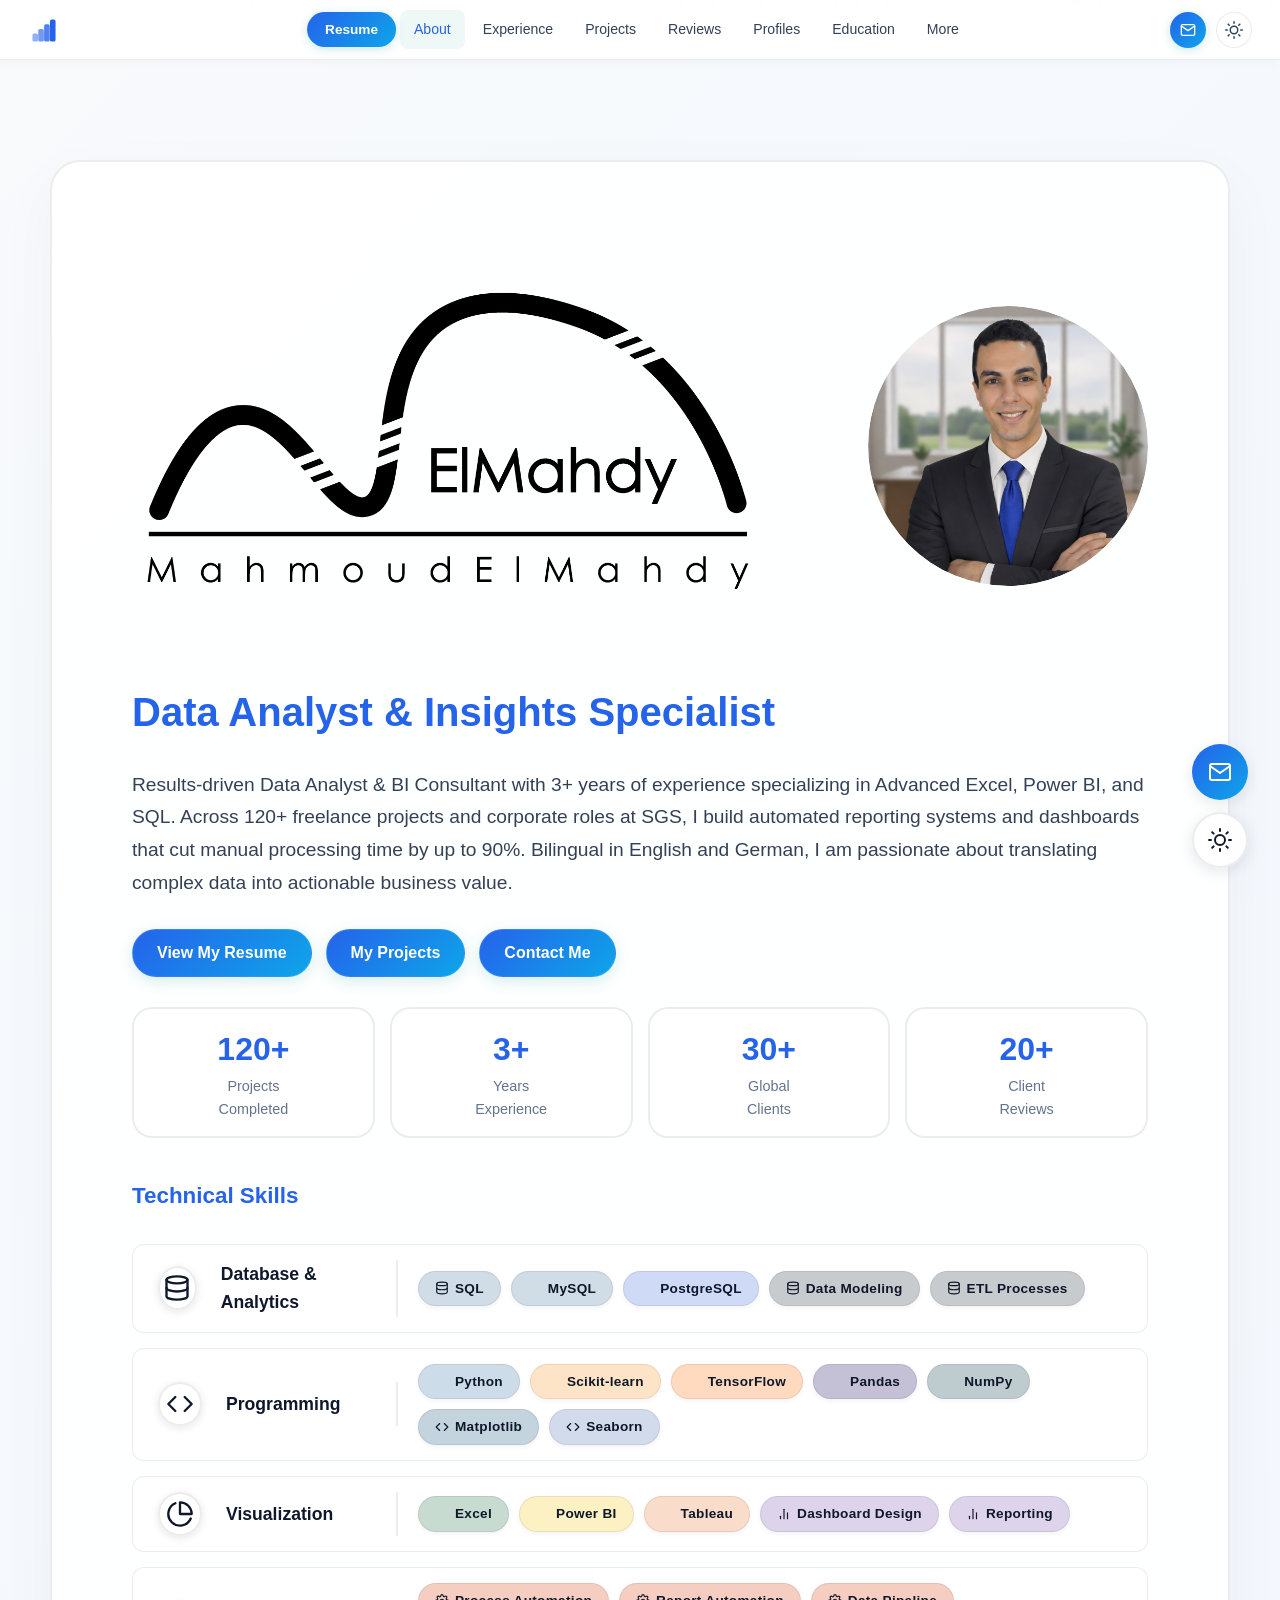
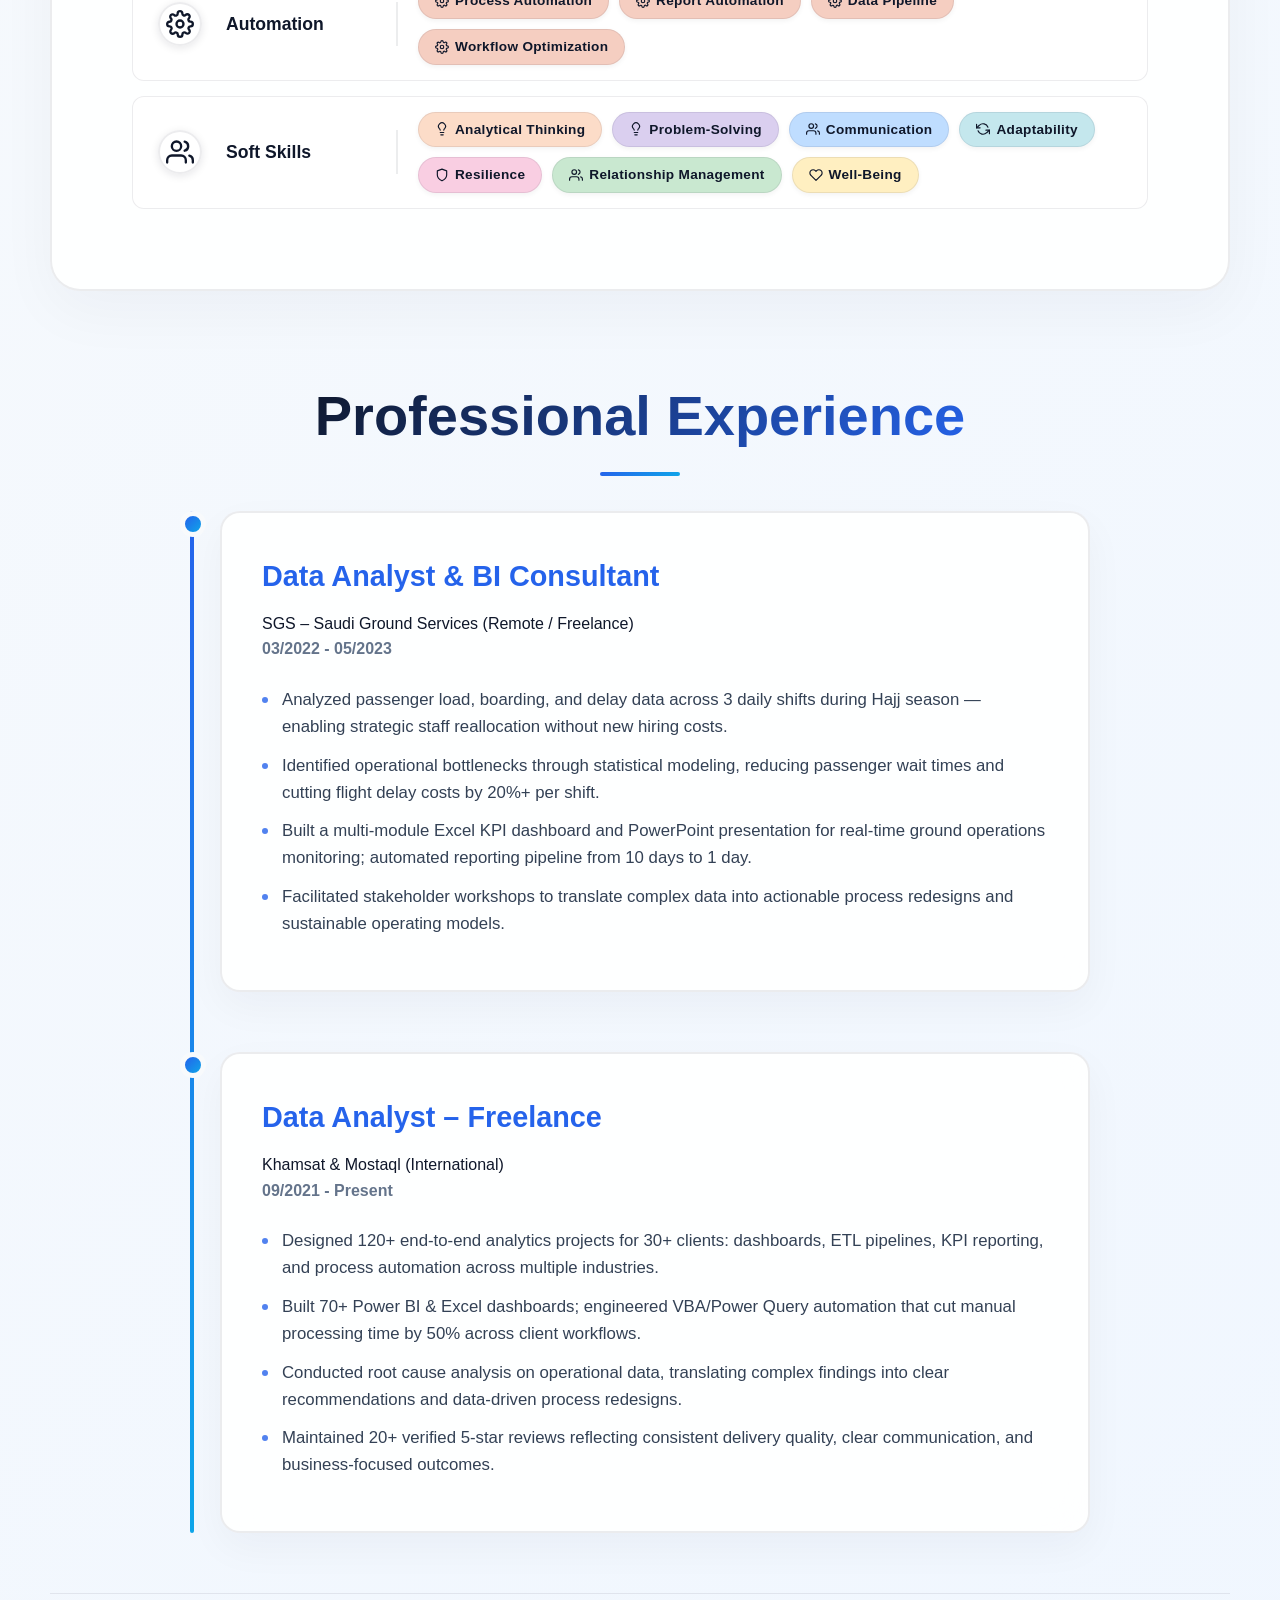
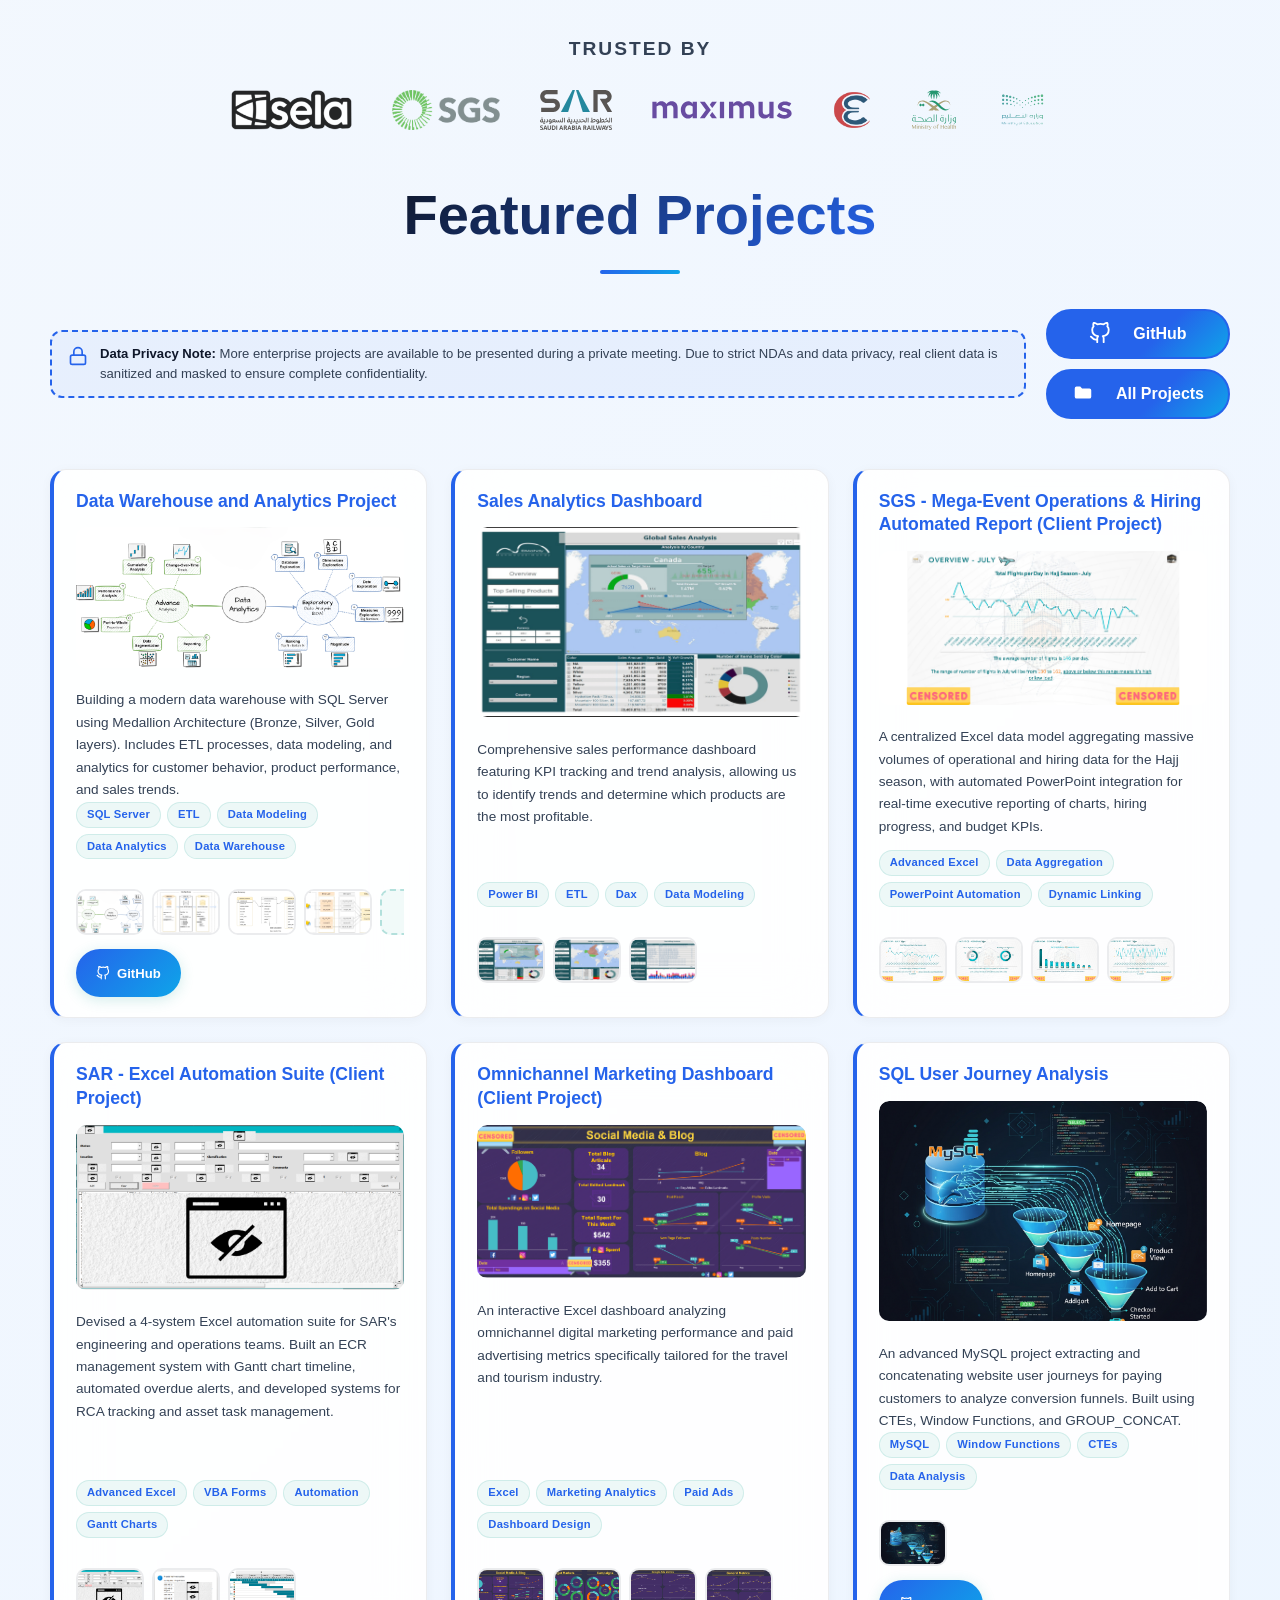
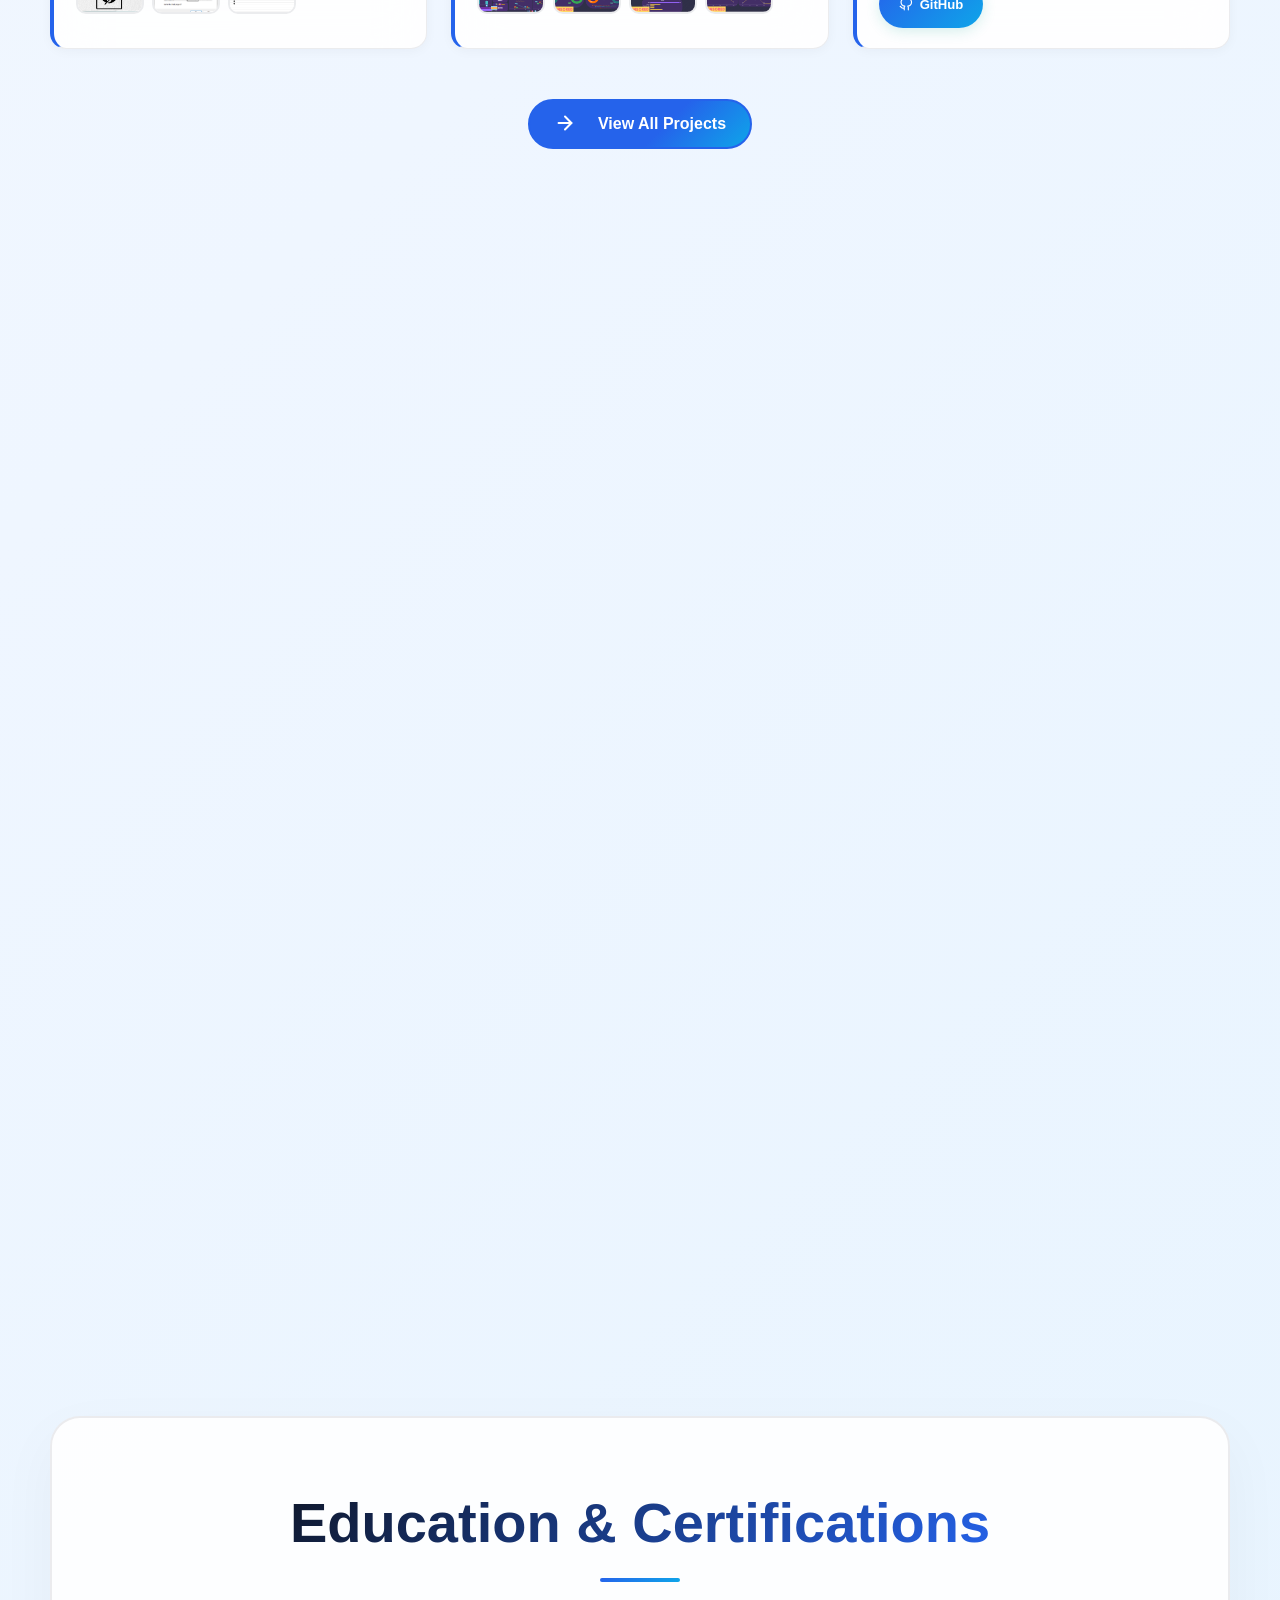
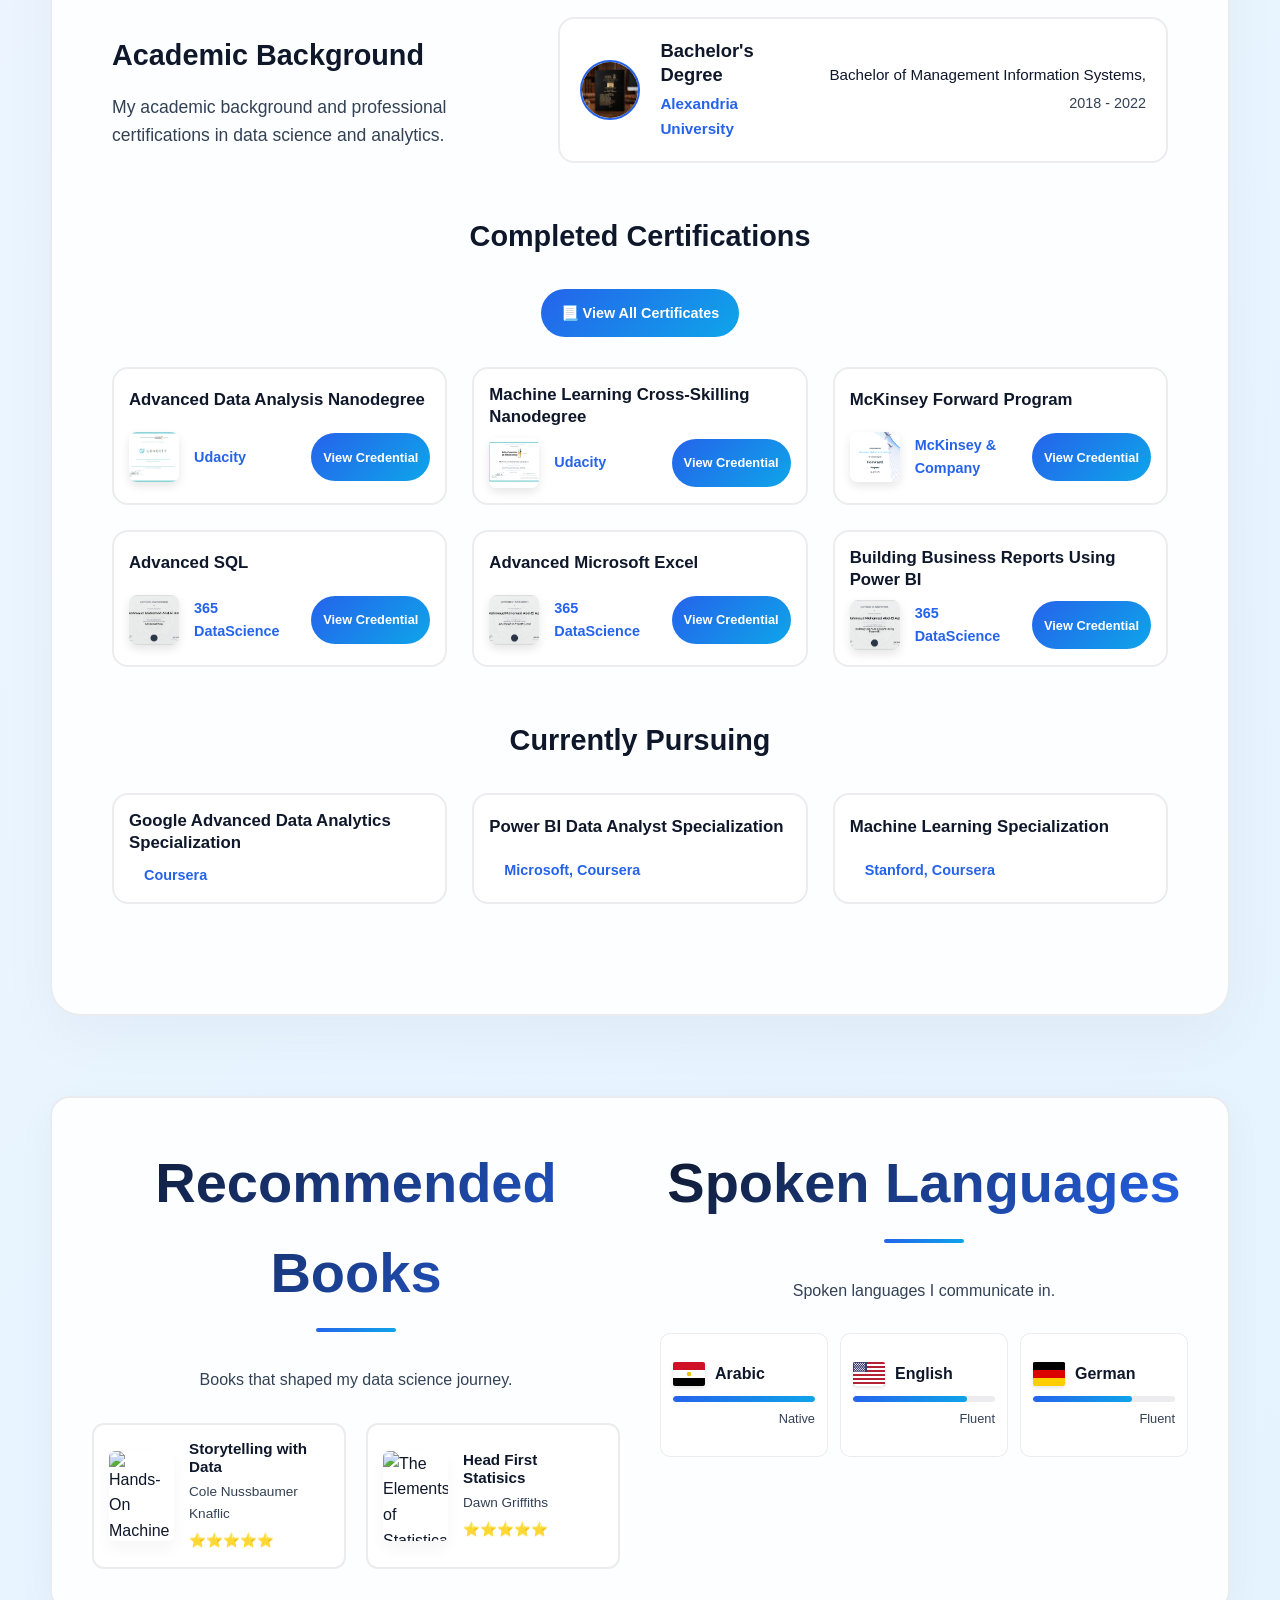
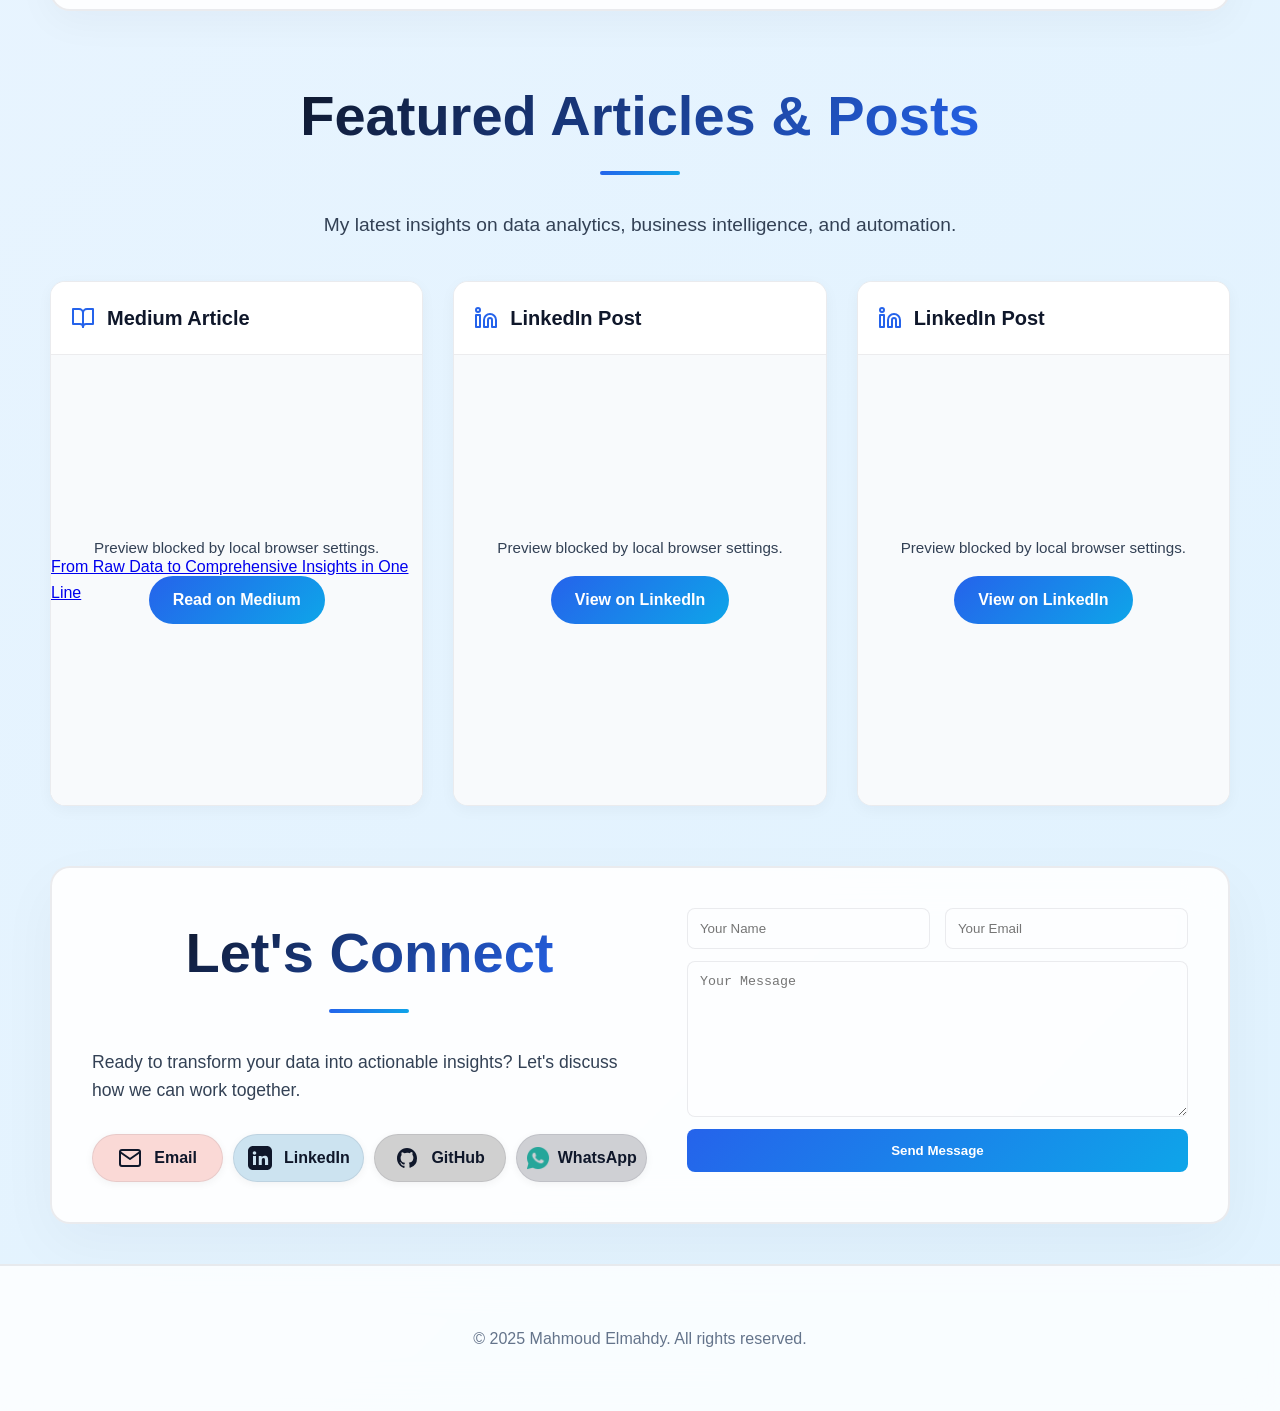
==== index.html @ 1ab6e818 "Merge branch 'main' of https://github.com/MahmoudElMahdi/Mahmoud-Elmahdy" ====
<!DOCTYPE html>
<html lang="en">
<head>
    <meta charset="UTF-8">
    <meta name="viewport" content="width=device-width, initial-scale=1.0">
    <link rel="icon" type="image/png" href="Assets/Images/Logo/tap-icon.png">
    <title>Mahmoud Elmahdy - Data Analyst</title>
    
    <!-- Open Graph / Social Media Meta Tags -->
    <meta property="og:title" content="Mahmoud Elmahdy - Data Analyst">
    <meta property="og:description" content="Portfolio of Mahmoud Elmahdy, Data Analyst & BI Developer.">
    <meta property="og:image" content="https://raw.githubusercontent.com/MahmoudElMahdi/Mahmoud-Elmahdy/main/Assets/Images/Logo/1.png">
    <meta property="og:url" content="https://mahmoudelmahdi.github.io/Mahmoud-Elmahdy/">
    <meta property="og:type" content="website">
    
    <!-- Twitter Card Meta Tags -->
    <meta name="twitter:card" content="summary_large_image">
    <meta name="twitter:title" content="Mahmoud Elmahdy - Data Analyst">
    <meta name="twitter:description" content="Portfolio of Mahmoud Elmahdy, Data Analyst & BI Developer.">
    <meta name="twitter:image" content="https://raw.githubusercontent.com/MahmoudElMahdi/Mahmoud-Elmahdy/main/Assets/Images/Logo/1.png">
    
    <!-- Google Analytics 4 -->
    <script async src="https://www.googletagmanager.com/gtag/js?id=G-3Q9YGJ4HZL"></script>
    <script>
        window.dataLayer = window.dataLayer || [];
        function gtag(){dataLayer.push(arguments);}
        gtag('js', new Date());
        gtag('config', 'G-3Q9YGJ4HZL', {
            'anonymize_ip': true, // Privacy-friendly: anonymizes IP addresses
            'cookie_flags': 'SameSite=None;Secure'
        });
        
        // Custom event tracking function
        function trackEvent(eventName, eventCategory, eventLabel, eventValue) {
            if (typeof gtag !== 'undefined') {
                gtag('event', eventName, {
                    'event_category': eventCategory,
                    'event_label': eventLabel,
                    'value': eventValue
                });
            }
        }
        
        // Track page views
        window.addEventListener('load', function() {
            trackEvent('page_view', 'engagement', window.location.pathname);
        });
    </script>
    <style>
        :root {
            --bg-primary: #f8fafc;
            --bg-secondary: rgba(255, 255, 255, 0.95);
            --bg-tertiary: rgba(255, 255, 255, 0.8);
            --text-primary: #0f172a;
            --text-secondary: #334155;
            --text-muted: #64748b;
            --accent-primary: #2563eb;
            --accent-secondary: #0ea5e9;
            --accent-hover: #1d4ed8;
            --border-color: rgba(15, 23, 42, 0.08);
            --shadow-light: rgba(15, 23, 42, 0.04);
            --shadow-medium: rgba(15, 23, 42, 0.1);
            --bg-gradient: linear-gradient(135deg, #f8fafc 0%, #eff6ff 50%, #e0f2fe 100%);
            --card-bg: rgba(255, 255, 255, 0.9);
        }

        [data-theme="dark"] {
            --bg-primary: #0d1117;
            --bg-secondary: rgba(13, 17, 23, 0.95);
            --bg-tertiary: rgba(21, 32, 43, 0.9);
            --text-primary: #f0f6fc;
            --text-secondary: #c9d1d9;
            --text-muted: #8b949e;
            --accent-primary: #26a69a;
            --accent-secondary: #4dd0e1;
            --accent-hover: #80cbc4;
            --border-color: rgba(38, 166, 154, 0.2);
            --shadow-light: rgba(0, 0, 0, 0.3);
            --shadow-medium: rgba(38, 166, 154, 0.2);
            --bg-gradient: linear-gradient(135deg, #0d1117, #161b22, #21262d);
            --card-bg: rgba(21, 32, 43, 0.8);
        }

        * {
            margin: 0;
            padding: 0;
            box-sizing: border-box;
        }

        body {
            font-family: 'Inter', -apple-system, BlinkMacSystemFont, sans-serif;
            background: var(--bg-gradient);
            color: var(--text-primary);
            line-height: 1.6;
            overflow-x: hidden;
            transition: background-color 0.4s cubic-bezier(0.4, 0, 0.2, 1), color 0.4s cubic-bezier(0.4, 0, 0.2, 1);
            width: 100%;
            max-width: 100vw;
        }

        html {
            overflow-x: hidden;
            width: 100%;
            max-width: 100vw;
        }

        * {
            max-width: 100%;
        }

        /* Enhanced animated background */
        .bg-animation {
            position: fixed;
            top: 0;
            left: 0;
            width: 100%;
            height: 100%;
            z-index: -1;
            background: var(--bg-gradient);
            background-size: 400% 400%;
            animation: gradientShift 20s ease infinite;
            transition: all 0.3s ease;
        }

        @keyframes gradientShift {
            0%, 100% { background-position: 0% 50%; }
            25% { background-position: 100% 50%; }
            50% { background-position: 100% 100%; }
            75% { background-position: 0% 100%; }
        }

        /* Enhanced floating particles */
        .particle {
            position: fixed;
            width: 4px;
            height: 4px;
            background: var(--accent-primary);
            border-radius: 50%;
            animation: float 20s infinite linear;
            z-index: -1;
            opacity: 0.4;
            will-change: transform;
        }

        @keyframes float {
            0% { transform: translateY(100vh); opacity: 0; }
            10% { opacity: 0.6; }
            90% { opacity: 0.6; }
            100% { transform: translateY(-100vh); opacity: 0; }
        }

        /* Enhanced Navigation */
        nav {
            position: fixed;
            top: 0;
            left: 0;
            width: 100vw;
            background: var(--bg-secondary);
            backdrop-filter: blur(20px);
            -webkit-backdrop-filter: blur(20px);
            z-index: 1000;
            box-shadow: 0 1px 12px var(--shadow-light);
            border-bottom: 1px solid var(--border-color);
            height: 60px;
        }

        .nav-container {
            display: flex;
            align-items: center;
            width: 100%;
            max-width: 1400px;
            margin: 0 auto;
            height: 100%;
            padding: 0 28px;
            box-sizing: border-box;
            position: relative;
        }

        /* Analytical logo */
        .nav-logo {
            display: flex;
            align-items: center;
            justify-content: center;
            flex-shrink: 0;
            text-decoration: none;
            transition: transform 0.3s ease;
            color: var(--accent-primary);
            width: 32px;
            height: 32px;
        }

        .nav-logo svg {
            width: 28px !important;
            height: 28px !important;
            max-width: 28px !important;
            max-height: 28px !important;
        }

        .nav-logo:hover {
            transform: scale(1.15);
        }

        /* Desktop nav links — absolutely centered on screen */
        .nav-links {
            position: absolute;
            left: 50%;
            transform: translateX(-50%);
            display: flex;
            flex-direction: row;
            align-items: center;
            gap: 4px;
            list-style: none;
            margin: 0;
            padding: 0;
        }

        .nav-links li {
            display: inline;
            list-style: none;
        }

        .nav-links a {
            display: inline-block;
            padding: 8px 14px;
            color: var(--text-secondary);
            text-decoration: none;
            font-size: 0.88rem;
            font-weight: 500;
            border-radius: 8px;
            transition: all 0.25s ease;
            white-space: nowrap;
        }

        .nav-links a:hover,
        .nav-links a.active {
            color: var(--accent-primary);
            background: rgba(38, 166, 154, 0.08);
        }

        .nav-resume-link {
            background: linear-gradient(135deg, var(--accent-primary), var(--accent-secondary)) !important;
            color: #fff !important;
            border-radius: 20px !important;
            padding: 7px 18px !important;
            font-weight: 600 !important;
            font-size: 0.85rem !important;
            box-shadow: 0 2px 10px rgba(38, 166, 154, 0.25);
            transition: all 0.3s cubic-bezier(.4,1.5,.5,1) !important;
        }

        .nav-resume-link:hover {
            transform: translateY(-2px) scale(1.05);
            box-shadow: 0 6px 20px rgba(38, 166, 154, 0.35) !important;
            background: linear-gradient(135deg, var(--accent-secondary), var(--accent-primary)) !important;
            color: #fff !important;
        }

        /* Nav right actions */
        .nav-actions {
            display: flex;
            align-items: center;
            gap: 10px;
            flex-shrink: 0;
            margin-left: auto;
        }

        .nav-contact-btn,
        .nav-resume-btn {
            display: inline-flex;
            align-items: center;
            justify-content: center;
            background: linear-gradient(135deg, var(--accent-primary), var(--accent-secondary));
            color: #fff;
            text-decoration: none;
            border-radius: 50%;
            width: 36px;
            height: 36px;
            min-width: 36px;
            min-height: 36px;
            transition: all 0.3s cubic-bezier(.4,1.5,.5,1);
            box-shadow: 0 2px 10px rgba(38, 166, 154, 0.25);
        }

        .nav-contact-btn:hover,
        .nav-resume-btn:hover {
            transform: translateY(-2px) scale(1.08);
            box-shadow: 0 6px 20px rgba(38, 166, 154, 0.35);
        }

        .nav-contact-btn svg,
        .nav-resume-btn svg {
            width: 16px !important;
            height: 16px !important;
            max-width: 16px !important;
            flex-shrink: 0;
        }

        .nav-theme-btn {
            background: var(--card-bg);
            border: 1px solid var(--border-color);
            border-radius: 50%;
            width: 36px;
            height: 36px;
            min-width: 36px;
            min-height: 36px;
            display: flex;
            align-items: center;
            justify-content: center;
            cursor: pointer;
            transition: all 0.3s ease;
            color: var(--text-secondary);
            flex-shrink: 0;
        }

        .nav-theme-btn:hover {
            background: var(--accent-primary);
            color: #fff;
            border-color: var(--accent-primary);
            transform: scale(1.1);
        }

        .nav-theme-btn svg {
            width: 18px !important;
            height: 18px !important;
            max-width: 18px !important;
        }

        /* Hamburger icon — hidden on desktop */
        .menu-icon {
            display: none;
            align-items: center;
            justify-content: center;
            font-size: 24px;
            cursor: pointer;
            z-index: 1101;
            color: var(--text-primary);
            padding: 6px;
            border-radius: 8px;
            transition: background 0.2s ease;
            flex-shrink: 0;
        }

        .menu-icon:hover {
            background: var(--accent-primary)10;
        }

        .nav-overlay {
            display: none;
            position: fixed;
            top: 0;
            left: 0;
            width: 100vw;
            height: 100vh;
            background: rgba(0,0,0,0.3);
            z-index: 1099;
            transition: opacity 0.3s;
        }

        .nav-overlay.active {
            display: block;
        }

        /* Mobile nav */
        @media (max-width: 900px) {
            .nav-container {
                padding: 0 16px;
                gap: 10px;
            }

            .menu-icon {
                display: flex;
                margin-left: 0;
            }

            .nav-actions {
                margin-left: auto;
            }

            .nav-links {
                position: fixed;
                top: 0;
                right: -100vw;
                width: 280px;
                height: 100dvh;
                background: var(--bg-secondary);
                backdrop-filter: blur(20px);
                -webkit-backdrop-filter: blur(20px);
                box-shadow: -4px 0 24px var(--shadow-medium);
                flex-direction: column;
                align-items: flex-start;
                padding: 80px 0 0 0;
                gap: 0;
                margin: 0;
                transform: none;
                left: auto;
                transition: right 0.35s cubic-bezier(0.77,0.2,0.05,1.0);
                z-index: 1100;
                overflow-y: auto;
                border-left: 1px solid var(--border-color);
            }

            .nav-links.active {
                right: 0;
            }

            .nav-links li {
                width: 100%;
            }

            .nav-links a {
                display: block;
                width: 100%;
                padding: 16px 28px;
                font-size: 1.05rem;
                font-weight: 600;
                border-radius: 0;
                border-bottom: 1px solid var(--border-color);
                color: var(--text-primary);
            }

            .nav-links a:hover {
                background: var(--accent-primary)10;
            }
        }

        .floating-action-buttons {
            position: fixed;
            bottom: 32px;
            right: 32px;
            z-index: 1200;
            display: flex;
            flex-direction: column;
            gap: 12px;
        }

        .floating-btn {
            background: var(--card-bg);
            border: 2px solid var(--border-color);
            border-radius: 50%;
            width: 56px;
            height: 56px;
            display: flex;
            align-items: center;
            justify-content: center;
            font-size: 1.5rem;
            color: var(--text-primary);
            box-shadow: 0 4px 16px var(--shadow-medium);
            cursor: pointer;
            transition: all 0.3s ease;
            text-decoration: none;
        }

        .floating-btn:hover {
            background: var(--accent-primary);
            color: #fff;
            box-shadow: 0 8px 32px var(--shadow-medium);
            transform: translateY(-4px);
        }

        #scrollTopBtn {
            display: none;
        }

        /* Skill category icon style */
        .skill-category .icon-bg {
            display: flex;
            align-items: center;
            justify-content: center;
            width: 44px;
            height: 44px;
            border-radius: 50%;
            background: var(--card-bg);
            border: 2px solid var(--border-color);
            margin-right: 12px;
            box-shadow: 0 2px 8px var(--shadow-medium);
        }
        .skill-category .icon-bg svg {
            width: 28px;
            height: 28px;
        }

        /* Enhanced Hero Section */
        .hero {
            min-height: 100dvh;
            display: flex;
            align-items: flex-start;
            justify-content: center;
            text-align: center;
            position: relative;
            padding-top: 5vh;
            background: radial-gradient(circle at 30% 30%, var(--accent-primary)10, transparent 50%),
                        radial-gradient(circle at 70% 70%, var(--accent-secondary)10, transparent 50%);
        }

        .hero-content {
            max-width: 900px;
            padding: 0 50px;
            animation: fadeInUp 1.2s ease;
            width: 100%;
            box-sizing: border-box;
        }

        @keyframes fadeInUp {
            from { opacity: 0; transform: translateY(60px); }
            to { opacity: 1; transform: translateY(0); }
        }

        .hero h1 {
            font-size: clamp(2.5rem, 7vw, 5.5rem);
            font-weight: 900;
            margin-bottom: 25px;
            background: linear-gradient(135deg, var(--text-primary), var(--accent-primary), var(--accent-secondary));
            -webkit-background-clip: text;
            -webkit-text-fill-color: transparent;
            background-clip: text;
            animation: textGlow 3s ease-in-out infinite alternate;
            text-shadow: 0 0 50px var(--accent-primary)30;
            line-height: 1.1;
            word-wrap: break-word;
        }

        @keyframes textGlow {
            from { filter: brightness(1) drop-shadow(0 0 20px var(--accent-primary)50); }
            to { filter: brightness(1.2) drop-shadow(0 0 30px var(--accent-secondary)60); }
        }

        .hero .subtitle {
            font-size: 1.8rem;
            color: var(--text-secondary);
            margin-bottom: 35px;
            animation: fadeInUp 1.2s ease 0.3s both;
            font-weight: 600;
        }

        .hero .description {
            font-size: 1.2rem;
            color: var(--text-muted);
            margin-bottom: 45px;
            max-width: 600px;
            margin-left: auto;
            margin-right: auto;
            animation: fadeInUp 1.2s ease 0.6s both;
            line-height: 1.7;
        }

        .cta-button {
            display: inline-flex;
            align-items: center;
            justify-content: center;
            padding: 10px 24px;
            background: linear-gradient(135deg, var(--accent-primary), var(--accent-secondary));
            color: #ffffff;
            text-decoration: none;
            border-radius: 50px;
            font-weight: 600;
            font-size: 0.95rem;
            transition: all 0.4s ease;
            animation: fadeInUp 1.2s ease 0.9s both;
            position: relative;
            overflow: hidden;
            box-shadow: 0 10px 30px var(--accent-primary)30;
        }

        .cta-button::before {
            content: '';
            position: absolute;
            top: 0;
            left: -100%;
            width: 100%;
            height: 100%;
            background: linear-gradient(90deg, transparent, rgba(255,255,255,0.4), transparent);
            transition: left 0.6s ease;
        }

        .cta-button:hover::before {
            left: 100%;
        }

        .cta-button:hover {
            transform: translateY(-5px) scale(1.05);
            box-shadow: 0 25px 50px var(--accent-primary)40;
        }

        /* Enhanced Sections */
        .section {
            padding: 20px 50px;
            max-width: 1450px;
            margin: 0 auto;
        }

        .section-title {
            font-size: 3.5rem;
            font-weight: 800;
            text-align: center;
            width: fit-content;
            margin: 0 auto 50px;
            background: linear-gradient(135deg, var(--text-primary), var(--accent-primary));
            -webkit-background-clip: text;
            -webkit-text-fill-color: transparent;
            background-clip: text;
            position: relative;
        }

        .section-title::after {
            content: '';
            position: absolute;
            bottom: -15px;
            left: 50%;
            transform: translateX(-50%);
            width: 80px;
            height: 4px;
            background: linear-gradient(135deg, var(--accent-primary), var(--accent-secondary));
            border-radius: 2px;
        }

        /* Enhanced About Section */
        .about {
            background: var(--card-bg);
            border-radius: 30px;
            padding: 80px;
            margin: 40px 0;
            border: 2px solid var(--border-color);
            box-shadow: 0 20px 60px var(--shadow-light);
            transition: transform 0.3s ease, box-shadow 0.3s ease, border-color 0.3s ease;
        }

        .about:hover {
            transform: translateY(-10px);
            box-shadow: 0 30px 80px var(--shadow-medium);
            border-color: var(--accent-primary)50;
        }

        .about-content {
            display: grid;
            grid-template-columns: 2fr 1fr;
            gap: 80px;
            align-items: flex-start;
        }

        .about-left {
            display: flex;
            flex-direction: column;
            align-items: center;
            gap: 30px;
        }

        .profile-picture {
            width: 280px;
            height: 280px;
            border-radius: 50%;
            display: flex;
            align-items: center;
            justify-content: center;
            transition: all 0.3s ease;
            position: relative;
            overflow: hidden;
        }

        .profile-picture:hover {
            transform: scale(1.05);
        }



        .profile-picture img {
            width: 100%;
            height: 100%;
            object-fit: cover;
            border-radius: 50%;
        }

        .stats-resume-row {
            display: flex;
            flex-direction: row;
            gap: 20px;
            margin: 30px 0;
            align-items: center;
            justify-content: space-between;
        }
        
        .quick-stats {
            display: flex;
            flex-direction: row;
            flex-wrap: wrap;
            gap: 15px;
            justify-content: flex-start;
            width: 100%;
        }
        
        .resume-section {
            display: flex;
            align-items: center;
            justify-content: flex-end;
            width: 25%;
        }
        
        .resume-btn {
            position: relative;
            overflow: hidden;
            display: inline-flex;
            align-items: center;
            justify-content: center;
            background: linear-gradient(135deg, var(--accent-primary), var(--accent-secondary));
            color: white;
            padding: 10px 24px;
            font-size: 0.95rem;
            border-radius: 50px;
            font-weight: 600;
            text-decoration: none;
            transition: all 0.3s cubic-bezier(0.2, 0.8, 0.2, 1);
            box-shadow: 0 4px 15px rgba(38, 166, 154, 0.2);
            border: 1px solid rgba(255, 255, 255, 0.1);
            width: fit-content;
        }
        
        .resume-btn:hover {
            transform: translateY(-3px);
            box-shadow: 0 8px 25px rgba(38, 166, 154, 0.4);
            background: linear-gradient(135deg, var(--accent-secondary), var(--accent-primary));
        }

        .stat-item {
            background: var(--card-bg);
            border-radius: 20px;
            padding: 15px 20px;
            border: 2px solid var(--border-color);
            text-align: center;
            transition: transform 0.3s ease, box-shadow 0.3s ease, border-color 0.3s ease;
            flex: 1;
            min-width: 100px;
            max-width: none;
            display: flex;
            flex-direction: column;
            justify-content: center;
            align-items: center;
        }
        
        .stat-item:hover {
            transform: translateY(-5px);
            box-shadow: 0 15px 35px var(--shadow-medium);
            border-color: var(--accent-primary)50;
        }

        .stat-number {
            font-size: 2rem;
            font-weight: 800;
            color: var(--accent-primary);
            display: block;
        }

        .stat-label {
            font-size: 0.9rem;
            color: var(--text-muted);
            font-weight: 500;
        }

        .about-text h3 {
            font-size: 2.5rem;
            margin-bottom: 25px;
            color: var(--accent-primary);
            font-weight: 700;
        }

        .about-text p {
            font-size: 1.2rem;
            color: var(--text-secondary);
            margin-bottom: 25px;
            line-height: 1.7;
        }

        .skills-section {
            margin-top: 40px;
        }

        .skills-grid {
            display: flex;
            flex-direction: column;
            gap: 15px;
            margin-top: 30px;
        }
        
        @media (max-width: 992px) {
            .about-content {
                grid-template-columns: 1fr;
            }

            .about-left {
                grid-row: 1; /* Move image to the top */
            }
        }

        @media (max-width: 768px) {
            .profiles-grid {
                grid-template-columns: repeat(2, 1fr);
            }

    .about-text {
        order: 2;
    }

    .about-image-container {
        order: 1;
        margin-bottom: 20px;
    }


    .project-buttons {
        display: flex;
        justify-content: space-between;
        gap: 10px;
    }

    .project-buttons .btn {
        flex: 1;
    }

        }

        .skill-category {
            background: var(--bg-secondary);
            border-radius: 12px;
            padding: 15px 25px;
            border: 1px solid var(--border-color);
            transition: border-color 0.3s ease, background 0.3s ease, transform 0.3s ease;
            display: flex;
            flex-direction: row;
            align-items: center;
        }

        .skill-category:hover {
            transform: translateX(5px);
            background: var(--card-bg);
            border-color: var(--accent-primary)50;
        }

        .skill-category h4 {
            color: var(--text-primary);
            font-size: 1.1rem;
            margin-bottom: 0;
            display: flex;
            align-items: center;
            gap: 12px;
            font-weight: 700;
            width: 240px;
            min-width: 240px;
            border-right: 2px solid var(--border-color);
            padding-right: 20px;
            margin-right: 20px;
            transition: color 0.3s ease;
        }

        .skill-category:hover h4 {
            color: var(--accent-primary);
        }

        .skills-badges {
            display: flex;
            flex-wrap: wrap;
            gap: 10px;
            flex: 1;
        }

        @media (max-width: 768px) {
            .skill-category {
                flex-direction: column;
                align-items: flex-start;
                padding: 20px;
            }
            .skill-category h4 {
                width: 100%;
                min-width: 100%;
                border-right: none;
                border-bottom: 2px solid var(--border-color);
                padding-right: 0;
                margin-right: 0;
                padding-bottom: 15px;
                margin-bottom: 15px;
            }
        }

        .skill-badge {
            display: inline-flex;
            align-items: center;
            background: color-mix(in srgb, var(--badge-color) 25%, var(--card-bg));
            color: var(--text-primary) !important;
            padding: 6px 16px;
            border-radius: 50px;
            font-size: 0.85rem;
            font-weight: 600;
            text-decoration: none;
            letter-spacing: 0.3px;
            box-shadow: 0 2px 8px var(--shadow-light);
            transition: all 0.3s cubic-bezier(.4,1.5,.5,1);
            border: 1px solid var(--border-color);
            backdrop-filter: blur(10px);
            -webkit-backdrop-filter: blur(10px);
        }

        body:not([data-theme="dark"]) .skill-badge {
            box-shadow: 0 2px 5px rgba(0,0,0,0.05);
        }

        .skill-badge:hover {
            transform: translateY(-3px) scale(1.02);
            box-shadow: 0 8px 20px var(--shadow-medium);
            border-color: var(--badge-color, var(--accent-primary));
            color: var(--badge-color, var(--accent-primary)) !important;
            background: color-mix(in srgb, var(--badge-color) 40%, var(--card-bg));
        }

        .skill-badge svg {
            width: 14px;
            height: 14px;
            margin-right: 6px;
            transition: color 0.3s ease, fill 0.3s ease;
        }

        .skill-badge svg[fill="none"] {
            stroke: currentColor;
            stroke-width: 2;
            stroke-linecap: round;
            stroke-linejoin: round;
        }

        .skill-icon {
            display: inline-block;
            width: 14px;
            height: 14px;
            margin-right: 6px;
            background-color: currentColor;
            -webkit-mask-size: contain;
            mask-size: contain;
            -webkit-mask-repeat: no-repeat;
            mask-repeat: no-repeat;
            -webkit-mask-position: center;
            mask-position: center;
            transition: background-color 0.3s ease;
        }

        .icon-mysql { -webkit-mask-image: url("https://cdn.jsdelivr.net/npm/simple-icons@v11/icons/mysql.svg"); mask-image: url("https://cdn.jsdelivr.net/npm/simple-icons@v11/icons/mysql.svg"); }
        .icon-postgresql { -webkit-mask-image: url("https://cdn.jsdelivr.net/npm/simple-icons@v11/icons/postgresql.svg"); mask-image: url("https://cdn.jsdelivr.net/npm/simple-icons@v11/icons/postgresql.svg"); }
        .icon-scikitlearn { -webkit-mask-image: url("https://cdn.jsdelivr.net/npm/simple-icons@v11/icons/scikitlearn.svg"); mask-image: url("https://cdn.jsdelivr.net/npm/simple-icons@v11/icons/scikitlearn.svg"); }
        .icon-tensorflow { -webkit-mask-image: url("https://cdn.jsdelivr.net/npm/simple-icons@v11/icons/tensorflow.svg"); mask-image: url("https://cdn.jsdelivr.net/npm/simple-icons@v11/icons/tensorflow.svg"); }
        .icon-pandas { -webkit-mask-image: url("https://cdn.jsdelivr.net/npm/simple-icons@v11/icons/pandas.svg"); mask-image: url("https://cdn.jsdelivr.net/npm/simple-icons@v11/icons/pandas.svg"); }
        .icon-numpy { -webkit-mask-image: url("https://cdn.jsdelivr.net/npm/simple-icons@v11/icons/numpy.svg"); mask-image: url("https://cdn.jsdelivr.net/npm/simple-icons@v11/icons/numpy.svg"); }
        .icon-powerbi { -webkit-mask-image: url("https://cdn.jsdelivr.net/npm/simple-icons@v11/icons/powerbi.svg"); mask-image: url("https://cdn.jsdelivr.net/npm/simple-icons@v11/icons/powerbi.svg"); }
        .icon-tableau { -webkit-mask-image: url("https://cdn.jsdelivr.net/npm/simple-icons@v11/icons/tableau.svg"); mask-image: url("https://cdn.jsdelivr.net/npm/simple-icons@v11/icons/tableau.svg"); }
        .icon-excel { -webkit-mask-image: url("https://cdn.jsdelivr.net/npm/simple-icons@v11/icons/microsoftexcel.svg"); mask-image: url("https://cdn.jsdelivr.net/npm/simple-icons@v11/icons/microsoftexcel.svg"); }
        .icon-python { -webkit-mask-image: url("https://cdn.jsdelivr.net/npm/simple-icons@v11/icons/python.svg"); mask-image: url("https://cdn.jsdelivr.net/npm/simple-icons@v11/icons/python.svg"); }

        /* Enhanced Projects Section */
        .projects-header {
            text-align: center;
            margin-bottom: 30px;
        }

        .projects-sub-header {
            display: flex;
            justify-content: space-between;
            align-items: center;
            gap: 20px;
            margin-bottom: 30px;
        }

        .projects-buttons {
            display: flex;
            flex-direction: column;
            gap: 10px;
            flex-shrink: 0;
        }

        .projects-btn {
            padding: 10px 24px;
            background: linear-gradient(135deg, var(--accent-primary) 60%, var(--accent-secondary) 100%);
            color: #ffffff;
            text-decoration: none;
            border-radius: 50px;
            font-size: 0.95rem;
            font-weight: 600;
            transition: all 0.3s cubic-bezier(.4,1.5,.5,1);
            box-shadow: 0 4px 24px 0 var(--shadow-medium), 0 1.5px 6px 0 var(--accent-primary)10;
            border: 2px solid var(--accent-primary);
            outline: 2px solid transparent;
            outline-offset: 2px;
            display: flex;
            align-items: center;
            justify-content: center;
            gap: 12px;
        }
        .projects-btn:hover {
            background: linear-gradient(135deg, var(--accent-secondary) 60%, var(--accent-primary) 100%);
            color: #fff;
            box-shadow: 0 8px 32px 0 var(--accent-primary)30, 0 2px 8px 0 var(--accent-secondary)20;
            transform: translateY(-2px) scale(1.04);
            outline: 2px solid var(--accent-primary);
            outline-offset: 3px;
        }
        .projects-btn svg {
            width: 28px;
            height: 28px;
            display: inline-block;
            vertical-align: middle;
            margin-right: 0;
        }

        .projects-grid {
            display: grid;
            grid-template-columns: repeat(3, 1fr);
            gap: 24px;
            margin-top: 50px;
        }

        @media (max-width: 1100px) {
            .projects-grid {
                grid-template-columns: repeat(2, 1fr);
                gap: 20px;
            }
        }

        @media (max-width: 768px) {
            .projects-grid {
                grid-template-columns: 1fr;
                gap: 0;
            }
            .projects-header {
                text-align: center;
            }
            .projects-sub-header {
                flex-direction: column;
                align-items: stretch;
            }
            .projects-buttons {
                flex-direction: row !important;
                justify-content: center;
            }
        }

        /* Profiles Section */
        .profiles-section {
            background: var(--card-bg);
            border-radius: 30px;
            padding: 25px;
            margin: 20px 0;
            backdrop-filter: blur(20px);
            border: 2px solid var(--border-color);
            box-shadow: 0 20px 60px var(--shadow-light);
            transition: all 0.3s ease;
            display: flex;
            flex-direction: column;
            align-items: center;
            justify-content: center;
        }
        .profiles-section:hover {
            transform: translateY(-10px);
            box-shadow: 0 30px 80px var(--shadow-medium);
            border-color: var(--accent-primary)50;
        }
        .profiles-badges-container {
            display: flex;
            flex-wrap: wrap;
            justify-content: center;
            gap: 12px;
            margin-top: 10px;
        }

        .profile-badge {
            display: inline-flex;
            align-items: center;
            background: color-mix(in srgb, var(--badge-color, var(--text-primary)) 20%, var(--card-bg));
            padding: 8px 20px;
            border-radius: 50px;
            text-decoration: none;
            transition: all 0.3s cubic-bezier(.4,1.5,.5,1);
            box-shadow: 0 4px 15px var(--shadow-light);
            border: 1px solid var(--border-color);
            backdrop-filter: blur(10px);
            -webkit-backdrop-filter: blur(10px);
        }

        body:not([data-theme="dark"]) .profile-badge {
            box-shadow: 0 2px 8px rgba(0,0,0,0.05);
        }

        .profile-badge:hover {
            transform: translateY(-3px) scale(1.02);
            box-shadow: 0 8px 25px var(--shadow-medium);
            border-color: var(--badge-color, var(--accent-primary));
            background: color-mix(in srgb, var(--badge-color, var(--text-primary)) 35%, var(--card-bg));
        }

        .profile-badge svg {
            width: 20px;
            height: 20px;
            margin-right: 10px;
            fill: var(--text-primary);
            transition: fill 0.3s ease;
        }

        .profile-badge img {
            width: 20px;
            height: 20px;
            object-fit: cover;
            border-radius: 4px;
            margin-right: 10px;
            background-color: transparent;
            transition: transform 0.3s ease;
        }

        .badge-data365 img, .badge-maven img {
            border-radius: 50%;
        }

        .profile-badge span {
            color: var(--text-primary);
            font-size: 0.95rem;
            font-weight: 600;
            letter-spacing: 0.4px;
            transition: color 0.3s ease;
        }

        /* Profile Hover Colors Unified */
        .profile-badge:hover span { color: var(--badge-color, var(--text-primary)); }
        .profile-badge:hover svg { fill: var(--badge-color, var(--text-primary)); }

        .badge-linkedin { --badge-color: #0077b5; }
        .badge-github { --badge-color: #ffffff; }
        .badge-medium { --badge-color: #ffffff; }
        body:not([data-theme="dark"]) .badge-github { --badge-color: #181717; }
        body:not([data-theme="dark"]) .badge-medium { --badge-color: #000000; }
        .badge-mostaql { --badge-color: #2386c8; }
        .badge-khamsat { --badge-color: #f36c21; }
        .badge-data365 { --badge-color: #f7b731; }
        .badge-maven { --badge-color: #004b87; }
        .badge-hackerrank { --badge-color: #2ec866; }
        /* General mobile improvements */
        @media (max-width: 768px) {
            .section {
                padding: 10px 8px;
            }
            .section-title {
                font-size: 2.2rem;
                margin-bottom: 55px;
            }
            .review-card {
                min-width: 0;
                min-height: 0;
                padding: 10px 5px;
            }
            .reviews-grid, .courses-grid {
                grid-template-columns: 1fr !important;
                gap: 18px;
            }
            .review-image {
                height: 180px !important;
            }
            .modal-content {
                padding: 10px;
                max-width: 98vw;
            }
            .modal-image {
                max-height: 45vh;
            }
            .nav-btn {
                width: 36px;
                height: 36px;
                font-size: 18px;
                top: 60%;
            }
            .close {
                width: 32px;
                height: 32px;
                font-size: 18px;
                top: -10px;
                right: -10px;
            }
        }
        /* Improve tap targets for mobile */
        .cta-button, .projects-btn, .project-link, .contact-link, .validate-btn, .resume-btn {
            min-height: 48px;
            min-width: 48px;
            font-size: 1rem;
        }

        /* Education Section */
        .education-section {
            background: var(--card-bg);
            border-radius: 30px;
            padding: 60px;
            margin: 20px 0;
            border: 2px solid var(--border-color);
            box-shadow: 0 20px 60px var(--shadow-light);
            transition: transform 0.3s ease, box-shadow 0.3s ease, border-color 0.3s ease;
        }

        .education-section:hover {
            transform: translateY(-10px);
            box-shadow: 0 30px 80px var(--shadow-medium);
            border-color: var(--accent-primary)50;
        }

        .academic-row {
            display: flex;
            align-items: stretch;
            gap: 40px;
            margin-bottom: 50px;
            justify-content: space-between;
        }

        .academic-intro {
            flex: 1;
            min-width: 300px;
            display: flex;
            flex-direction: column;
            justify-content: center;
        }

        .academic-row .college-info {
            flex: 1.5;
            margin-bottom: 0;
            width: 100%;
            display: flex;
        }

        .academic-row .college-card {
            height: 100%;
        }

        @media (max-width: 900px) {
            .academic-row {
                flex-direction: column;
                text-align: center;
                gap: 20px;
            }
            .academic-intro .education-title, .academic-intro p {
                text-align: center !important;
            }
        }

        .education-item {
            margin-bottom: 50px;
        }

        .education-title {
            font-size: 1.8rem;
            color: var(--text-primary);
            margin-bottom: 30px;
            text-align: center;
            font-weight: 700;
        }

        .college-info {
            display: flex;
            justify-content: center;
            margin-bottom: 30px;
        }

        .college-card {
            background: var(--card-bg);
            border-radius: 16px;
            padding: 20px;
            border: 2px solid var(--border-color);
            display: flex;
            align-items: center;
            gap: 20px;
            max-width: 900px;
            width: 100%;
            transition: all 0.3s ease;
        }

        .college-card:hover {
            transform: translateY(-5px);
            box-shadow: 0 15px 35px var(--shadow-medium);
            border-color: var(--accent-primary);
        }

        .college-icon {
            font-size: 2rem;
            background: linear-gradient(135deg, var(--accent-primary), var(--accent-secondary));
            border-radius: 50%;
            width: 60px;
            height: 60px;
            flex-shrink: 0;
            display: flex;
            align-items: center;
            justify-content: center;
        }

        .college-details {
            flex-grow: 1;
            display: grid;
            grid-template-columns: 1fr auto;
            grid-template-rows: auto auto;
            column-gap: 20px;
            row-gap: 5px;
            align-items: center;
        }

        .college-details h4 {
            grid-column: 1 / 2;
            grid-row: 1 / 2;
            color: var(--text-primary);
            font-size: 1.15rem;
            margin: 0;
            line-height: 1.3;
        }

        .college-name {
            grid-column: 1 / 2;
            grid-row: 2 / 3;
            color: var(--accent-primary);
            font-weight: 600;
            margin: 0;
            font-size: 0.95rem;
        }

        .college-field {
            grid-column: 2 / 3;
            grid-row: 1 / 2;
            color: var(--text-primary);
            font-size: 0.95rem;
            margin: 0;
            text-align: right;
            align-self: end;
        }

        .college-year {
            grid-column: 2 / 3;
            grid-row: 2 / 3;
            color: var(--text-secondary);
            font-size: 0.9rem;
            margin: 0;
            text-align: right;
            align-self: start;
        }

        .courses-grid {
            display: grid;
            grid-template-columns: repeat(3, 1fr);
            gap: 25px;
            margin-top: 30px;
        }

        .course-card {
            background: var(--card-bg);
            border-radius: 16px;
            overflow: hidden;
            border: 2px solid var(--border-color);
            transition: all 0.3s ease;
            position: relative;
            display: grid;
            grid-template-columns: auto 1fr auto;
            align-items: center;
            padding: 15px;
            gap: 10px 15px;
        }

        .course-card:hover {
            transform: translateY(-5px);
            box-shadow: 0 15px 30px var(--shadow-medium);
            border-color: var(--accent-primary);
        }

        .course-image {
            grid-column: 1 / 2;
            grid-row: 2 / 3;
            width: 50px;
            height: 50px;
            flex-shrink: 0;
            border-radius: 8px;
            overflow: hidden;
            box-shadow: 0 4px 10px rgba(0,0,0,0.1);
        }

        .course-image img {
            width: 100%;
            height: 100%;
            object-fit: cover;
        }

        .ongoing-badge {
            display: none;
        }

        .course-arrow-mobile, .skills-arrow-mobile, .experience-arrow-mobile, .project-arrow-mobile {
            display: none;
        }

        .course-details-mobile, .skill-details-mobile, .experience-details-mobile, .project-details-mobile {
            display: contents;
        }

        .course-content {
            display: contents;
        }

        .course-content h4 {
            grid-column: 1 / 4;
            grid-row: 1 / 2;
            color: var(--text-primary);
            font-size: 1.05rem;
            margin-bottom: 0;
            line-height: 1.3;
        }

        .course-provider {
            grid-column: 2 / 3;
            grid-row: 2 / 3;
            color: var(--accent-primary);
            font-weight: 600;
            margin-bottom: 0;
            font-size: 0.9rem;
        }

        .course-date, .course-progress {
            display: none;
        }

        .validate-btn {
            background: linear-gradient(135deg, var(--accent-primary), var(--accent-secondary));
            color: white;
            border: none;
            padding: 10px 20px;
            border-radius: 25px;
            font-weight: 600;
            cursor: pointer;
            transition: all 0.3s ease;
            font-size: 0.9rem;
            white-space: nowrap;
        }

        .course-content .validate-btn {
            grid-column: 3 / 4;
            grid-row: 2 / 3;
            align-self: center;
            padding: 6px 12px;
            font-size: 0.8rem;
        }

        .validate-btn:hover {
            transform: translateY(-2px);
            box-shadow: 0 10px 20px var(--accent-primary)30;
        }

        .progress-bar {
            width: 100%;
            height: 8px;
            background: var(--border-color);
            border-radius: 4px;
            overflow: hidden;
            margin-top: 10px;
        }

        .progress-fill {
            height: 100%;
            background: linear-gradient(135deg, var(--accent-primary), var(--accent-secondary));
            border-radius: 4px;
            transition: width 0.3s ease;
        }

        /* Books & Languages Section */
        .books-languages-section {
            background: var(--card-bg);
            border-radius: 20px;
            padding: 40px;
            margin: 20px 0;
            backdrop-filter: blur(20px);
            border: 2px solid var(--border-color);
            box-shadow: 0 10px 40px var(--shadow-light);
            transition: all 0.3s ease;
        }

        .books-languages-section:hover {
            transform: translateY(-5px);
            box-shadow: 0 20px 60px var(--shadow-medium);
            border-color: var(--accent-primary)50;
        }

        .books-languages-grid {
            display: grid;
            grid-template-columns: 1fr 1fr;
            gap: 40px;
        }

        .books-grid {
            display: grid;
            grid-template-columns: repeat(2, 1fr);
            gap: 20px;
            margin-top: 20px;
        }

        .book-card {
            background: var(--card-bg);
            border-radius: 12px;
            padding: 15px;
            text-align: left;
            border: 2px solid var(--border-color);
            transition: all 0.3s ease;
            display: flex;
            align-items: center;
            gap: 15px;
        }

        .book-card:hover {
            transform: translateY(-5px);
            box-shadow: 0 10px 25px var(--shadow-medium);
            border-color: var(--accent-primary);
        }

        .book-cover {
            width: 65px;
            height: 90px;
            flex-shrink: 0;
            margin: 0;
            border-radius: 6px;
            overflow: hidden;
            box-shadow: 0 8px 15px var(--shadow-light);
        }

        .book-cover img {
            width: 100%;
            height: 100%;
            object-fit: cover;
        }

        .book-info {
            flex-grow: 1;
        }

        .book-info h4 {
            color: var(--text-primary);
            font-size: 0.95rem;
            margin-bottom: 5px;
            line-height: 1.2;
        }

        .book-author {
            color: var(--text-secondary);
            font-size: 0.85rem;
            margin-bottom: 5px;
        }

        .book-rating {
            font-size: 0.85rem;
        }

        .languages-categories {
            margin-top: 20px;
        }

        .language-category {
            margin-bottom: 25px;
        }

        .language-category h3 {
            color: var(--text-primary);
            font-size: 1.2rem;
            margin-bottom: 15px;
            text-align: center;
        }

        .language-items {
            display: grid;
            grid-template-columns: repeat(3, 1fr);
            gap: 12px;
        }

        .language-item {
            display: grid;
            grid-template-columns: auto 1fr;
            align-items: center;
            align-content: center;
            min-height: 124px;
            gap: 5px 10px;
            background: var(--card-bg);
            padding: 15px 12px;
            border-radius: 10px;
            border: 1px solid var(--border-color);
            transition: all 0.3s ease;
        }

        .language-item:hover {
            transform: translateY(-5px);
            border-color: var(--accent-primary);
        }

        .language-icon {
            grid-column: 1 / 2;
            grid-row: 1 / 2;
            display: flex;
            align-items: center;
            justify-content: center;
            width: 32px;
            height: 24px;
            margin: 0;
            overflow: hidden;
            border-radius: 2px;
            box-shadow: 0 2px 4px rgba(0,0,0,0.1);
        }

        .language-icon svg {
            width: 100%;
            height: 100%;
            display: block;
        }

        .language-details {
            display: contents;
        }

        .language-name {
            grid-column: 2 / 3;
            grid-row: 1 / 2;
            color: var(--text-primary);
            font-weight: 600;
            margin: 0;
            text-align: left;
            align-self: center;
        }

        .proficiency-bar {
            grid-column: 1 / 3;
            grid-row: 2 / 3;
            width: 100%;
            height: 6px;
            background: var(--border-color);
            border-radius: 3px;
            overflow: hidden;
            margin-top: 5px;
            margin-bottom: 2px;
        }

        .proficiency-fill {
            height: 100%;
            background: linear-gradient(135deg, var(--accent-primary), var(--accent-secondary));
            border-radius: 3px;
            transition: width 0.3s ease;
        }

        .proficiency-text {
            grid-column: 1 / 3;
            grid-row: 3 / 4;
            color: var(--text-secondary);
            font-size: 0.8rem;
            text-align: right;
        }

        /* Responsive Design for New Sections */
        @media (max-width: 900px) {
            .section-title {
                font-size: 1.8rem !important;
                margin-bottom: 25px;
            }

            .academic-row {
                flex-direction: column;
                align-items: center;
                text-align: center;
                gap: 15px;
                width: 100%;
            }

            .academic-intro {
                width: 100%;
                min-width: 0;
                align-items: center;
                text-align: center;
            }

            .academic-intro .education-title {
                text-align: center !important;
                font-size: 1.5rem !important;
                margin-bottom: 10px !important;
                width: 100%;
            }

            .academic-intro p {
                text-align: center !important;
                font-size: 1rem !important;
                margin-bottom: 20px !important;
                width: 100%;
            }

            .college-card {
                flex-direction: column;
                text-align: center;
                padding: 25px;
            }

            .college-details {
                display: flex;
                flex-direction: column;
                gap: 8px;
                text-align: center;
                margin-top: 15px;
            }

            .college-details h4, 
            .college-details .college-name, 
            .college-details .college-field, 
            .college-details .college-year {
                text-align: center !important;
                align-self: center !important;
                margin: 0;
                width: 100%;
            }

            .education-section {
                padding: 30px 12px;
            }

            .education-item {
                padding: 0;
            }

            .courses-grid {
                grid-template-columns: 1fr;
                gap: 20px;
            }

            .course-card {
                display: grid !important;
                grid-template-columns: 1fr auto !important;
                padding: 18px 20px !important;
                gap: 0 !important;
                text-align: left !important;
                cursor: pointer;
                transition: background 0.3s ease, border-color 0.3s ease !important;
                align-items: center !important;
            }

            .course-card.is-expanded {
                background: var(--bg-tertiary);
                border-color: var(--accent-primary)40;
            }

            .course-content {
                display: contents !important;
            }

            .course-content h4 {
                grid-column: 1 / 3 !important;
                font-size: 1.05rem !important;
                margin: 0 0 6px 0 !important;
                color: var(--text-primary);
                font-weight: 700 !important;
                line-height: 1.3 !important;
                padding-right: 0 !important;
            }

            .course-provider {
                grid-column: 1 / 2 !important;
                font-size: 0.9rem !important;
                margin: 0 !important;
                color: var(--accent-primary) !important;
                font-weight: 600;
                align-self: center;
            }

            .course-arrow-mobile {
                display: flex !important;
                grid-column: 2 / 3 !important;
                grid-row: 2 / 3 !important;
                color: var(--accent-primary);
                transition: transform 0.4s cubic-bezier(0.4, 0, 0.2, 1);
                background: var(--accent-primary)10;
                padding: 6px;
                border-radius: 50%;
                margin-left: auto;
                align-self: center;
            }

            .course-card.is-expanded .course-arrow-mobile {
                transform: rotate(180deg);
                background: var(--accent-primary);
                color: white;
            }

            /* Smooth Expansion Wrapper */
            .course-details-mobile {
                grid-column: 1 / 3 !important;
                display: block !important;
                max-height: 0;
                opacity: 0;
                overflow: hidden;
                visibility: hidden;
                transition: all 0.4s cubic-bezier(0.4, 0, 0.2, 1);
            }

            .course-card.is-expanded .course-details-mobile {
                max-height: 500px;
                opacity: 1;
                visibility: visible;
                padding-top: 15px;
            }

            .course-image {
                width: 100% !important;
                height: auto !important;
                border-radius: 10px;
                box-shadow: 0 8px 20px rgba(0,0,0,0.15);
                margin-bottom: 15px !important;
                display: block !important;
            }

            .course-content .validate-btn, 
            .course-progress {
                display: flex !important;
                align-items: center;
                justify-content: center;
                width: fit-content !important;
                min-width: 200px;
                margin: 0 auto 5px auto !important;
                height: 44px !important;
                padding: 10px 25px !important;
            }

            /* Technical Skills Expandable System */
            .skill-category {
                display: grid !important;
                grid-template-columns: 1fr auto !important;
                padding: 18px 20px !important;
                gap: 0 !important;
                cursor: pointer;
                align-items: center !important;
                border-radius: 16px !important;
                background: var(--bg-secondary) !important;
            }

            .skill-category h4 {
                grid-column: 1 / 2 !important;
                font-size: 1.1rem !important;
                margin: 0 !important;
            }

            .skills-arrow-mobile {
                display: flex !important;
                grid-column: 2 / 3 !important;
                color: var(--accent-primary);
                transition: transform 0.4s cubic-bezier(0.4, 0, 0.2, 1);
                background: var(--accent-primary)10;
                padding: 6px;
                border-radius: 50%;
                margin-left: auto;
            }

            .skill-category.is-expanded .skills-arrow-mobile {
                transform: rotate(180deg);
                background: var(--accent-primary);
                color: white;
            }

            .skill-details-mobile {
                grid-column: 1 / 3 !important;
                display: block !important;
                max-height: 0;
                opacity: 0;
                overflow: hidden;
                visibility: hidden;
                transition: all 0.4s cubic-bezier(0.4, 0, 0.2, 1);
            }

            .skill-category.is-expanded .skill-details-mobile {
                max-height: 600px;
                opacity: 1;
                visibility: visible;
                padding-top: 15px;
            }

            .skills-badges {
                display: flex !important;
                flex-wrap: wrap !important;
                gap: 10px !important;
                margin: 0 !important;
            }

            /* Experience Expandable System */
            .experience-timeline::before, 
            .timeline-dot {
                display: none !important;
            }

            .timeline-item {
                padding-left: 0 !important;
                margin-bottom: 25px !important;
            }

            .timeline-content {
                display: grid !important;
                grid-template-columns: 1fr auto !important;
                padding: 18px 20px !important;
                gap: 0 !important;
                cursor: pointer;
                align-items: center !important;
                background: var(--bg-secondary) !important;
                width: 100% !important;
                border-radius: 20px !important;
            }

            .timeline-content h3 {
                grid-column: 1 / 2 !important;
                font-size: 1.15rem !important;
                margin: 0 !important;
            }

            .timeline-period {
                grid-column: 1 / 3 !important;
                grid-row: 2 / 3 !important;
                margin: 5px 0 0 0 !important;
                font-size: 0.85rem !important;
                opacity: 0.8;
            }

            .experience-arrow-mobile {
                display: flex !important;
                grid-column: 2 / 3 !important;
                grid-row: 1 / 2 !important;
                color: var(--accent-primary);
                transition: transform 0.4s cubic-bezier(0.4, 0, 0.2, 1);
                background: var(--accent-primary)10;
                padding: 6px;
                border-radius: 50%;
                margin-left: auto;
            }

            .timeline-content.is-expanded .experience-arrow-mobile {
                transform: rotate(180deg);
                background: var(--accent-primary);
                color: white;
            }

            .experience-details-mobile {
                grid-column: 1 / 3 !important;
                display: block !important;
                max-height: 0;
                opacity: 0;
                overflow: hidden;
                visibility: hidden;
                transition: all 0.4s cubic-bezier(0.4, 0, 0.2, 1);
            }

            .timeline-content.is-expanded .experience-details-mobile {
                max-height: 2000px;
                opacity: 1;
                visibility: visible;
                padding-top: 15px;
            }

            .timeline-achievements {
                margin: 0 !important;
                padding-left: 15px !important;
            }

            .timeline-achievements li {
                padding-left: 18px !important;
                margin-bottom: 8px !important;
                font-size: 0.9rem !important;
            }

            .timeline-achievements li::before {
                top: 8px !important;
                width: 5px !important;
                height: 5px !important;
            }

            /* ═══════════════════════════════════════════
               MOBILE — Premium Accordion Project Cards  
               ═══════════════════════════════════════════ */
            .project-card {
                display: grid !important;
                grid-template-columns: 1fr auto !important;
                padding: 16px 18px !important;
                gap: 0 !important;
                cursor: pointer;
                background: var(--card-bg) !important;
                border-radius: 16px !important;
                margin-bottom: 8px !important;
                align-items: center !important;
                border-left: 4px solid var(--accent-primary) !important;
                box-shadow: 0 2px 12px var(--shadow-light) !important;
                transition: all 0.35s ease !important;
            }

            .project-card::before {
                display: none !important;
            }

            .project-card.is-expanded {
                border-left-color: var(--accent-secondary) !important;
                box-shadow: 0 6px 24px var(--shadow-medium) !important;
                background: var(--bg-secondary) !important;
            }

            .project-card h3 {
                grid-column: 1 / 2 !important;
                font-size: 1rem !important;
                font-weight: 700 !important;
                margin: 0 !important;
                padding: 0 !important;
                color: var(--text-primary) !important;
                line-height: 1.4 !important;
            }

            .project-card.is-expanded h3 {
                color: var(--accent-primary) !important;
            }

            .project-arrow-mobile {
                display: flex !important;
                grid-column: 2 / 3 !important;
                color: var(--accent-primary);
                transition: all 0.4s cubic-bezier(0.4, 0, 0.2, 1);
                background: rgba(38, 166, 154, 0.08);
                padding: 7px;
                border-radius: 50%;
                margin-left: auto;
            }

            .project-card.is-expanded .project-arrow-mobile {
                transform: rotate(180deg);
                background: var(--accent-primary);
                color: white;
                box-shadow: 0 2px 8px rgba(38, 166, 154, 0.35);
            }

            .project-details-mobile {
                grid-column: 1 / 3 !important;
                display: none !important;
            }

            .project-card.is-expanded .project-details-mobile {
                display: block !important;
                padding-top: 16px;
                border-top: 1px solid var(--border-color);
                margin-top: 14px;
            }

            .project-card .project-image {
                display: block !important;
                margin-bottom: 14px !important;
                border-radius: 12px !important;
                overflow: hidden !important;
                height: auto !important;
            }

            .project-card .project-image img {
                border-radius: 12px !important;
                width: 100% !important;
                height: auto !important;
                max-height: 200px !important;
                object-fit: cover !important;
            }

            .project-card .project-image::after {
                display: none !important;
            }

            .project-card .project-content {
                padding: 0 !important;
            }

            .project-card .project-content p {
                font-size: 0.88rem !important;
                line-height: 1.6 !important;
                margin-bottom: 12px !important;
                color: var(--text-secondary) !important;
            }

            .project-details-inner .project-tech {
                flex-direction: row;
                margin-bottom: 14px;
                gap: 6px;
                display: flex !important;
            }

            .project-details-inner .project-links {
                display: flex !important;
                flex-direction: row !important;
                flex-wrap: wrap;
                gap: 8px !important;
                justify-content: flex-start !important;
            }

            .project-card .project-link {
                padding: 8px 18px !important;
                font-size: 0.78rem !important;
                min-height: auto !important;
                border-radius: 20px !important;
            }

            .validation-btn {
                width: 100%;
            }

            .books-grid {
                grid-template-columns: 1fr;
                gap: 30px;
            }

            .books-languages-grid {
                grid-template-columns: 1fr;
                gap: 40px;
            }

            .language-items {
                grid-template-columns: 1fr;
                gap: 20px;
            }

            .language-item {
                min-height: auto;
                padding: 20px;
            }
        }

         .profile-icon.hackerrank {
             background: linear-gradient(135deg, #2ec866, #00ea64);
         }

        .profile-name {
            font-size: 1.4rem;
            font-weight: 700;
            color: var(--accent-primary);
            margin-bottom: 10px;
            word-break: break-word;
            white-space: normal;
            line-height: 1.1;
        }
        @media (max-width: 768px) {
            .profiles-grid {
                grid-template-columns: repeat(2, 1fr);
                gap: 10px;
                margin-top: 20px;
            }
            .profile-card {
                min-width: 0;
                min-height: 110px;
                max-width: none;
                max-height: none;
                width: 100%;
                height: 110px;
                padding: 8px 4px;
                display: flex;
                flex-direction: column;
                align-items: center;
                justify-content: center;
            }
            .profile-name {
                font-size: 1rem;
                padding: 0 2px;
                text-align: center;
            }
        }

        /* .profile-description removed */

        /* ═══════════════════════════════════════════════════════════
           DESKTOP PROJECT CARDS — Matching Mobile Expanded Style
           ═══════════════════════════════════════════════════════════ */
        .project-card {
            background: var(--card-bg);
            border-radius: 16px;
            overflow: hidden;
            transition: all 0.35s ease;
            border: 1px solid var(--border-color);
            border-left: 4px solid var(--accent-primary);
            backdrop-filter: blur(24px);
            position: relative;
            box-shadow: 0 2px 12px var(--shadow-light);
            display: flex;
            flex-direction: column;
            cursor: pointer;
            padding: 20px 22px;
        }

        .project-card::before {
            display: none;
        }

        .project-card:hover {
            transform: translateY(-4px);
            border-left-color: var(--accent-secondary);
            box-shadow: 0 8px 30px var(--shadow-medium);
        }

        body[data-theme="dark"] .project-card:hover {
            box-shadow: 
                0 8px 30px rgba(0, 0, 0, 0.3),
                0 0 20px rgba(38, 166, 154, 0.06);
        }

        /* Title */
        .project-card > h3 {
            font-size: 1.1rem;
            font-weight: 700;
            margin: 0 0 14px 0;
            padding: 0;
            color: var(--accent-primary);
            line-height: 1.35;
        }

        /* Hide the arrow on desktop */
        .project-arrow-mobile {
            display: none;
        }

        /* Image */
        .project-card .project-image {
            display: block;
            width: 100%;
            height: auto;
            overflow: hidden;
            border-radius: 10px;
            margin-bottom: 14px;
        }

        .project-card .project-image img {
            width: 100%;
            height: auto;
            max-height: 220px;
            object-fit: cover;
            border-radius: 10px;
            transition: transform 0.4s ease;
        }

        .project-card:hover .project-image img {
            transform: scale(1.03);
        }

        .project-card .project-image::after {
            display: none;
        }

        /* Content */
        .project-content {
            padding: 0;
            display: flex;
            flex-direction: column;
            flex-grow: 1;
        }

        .project-content h3 {
            font-size: 1.1rem;
            font-weight: 700;
            margin-bottom: 8px;
            color: var(--accent-primary);
            line-height: 1.35;
        }

        .project-tech {
            display: flex;
            flex-wrap: wrap;
            gap: 6px;
            margin-bottom: 14px;
        }

        .tech-tag {
            padding: 3px 10px;
            background: rgba(38, 166, 154, 0.08);
            border: 1px solid rgba(38, 166, 154, 0.15);
            border-radius: 20px;
            font-size: 0.7rem;
            color: var(--accent-primary);
            font-weight: 600;
            transition: all 0.3s ease;
            letter-spacing: 0.02em;
        }

        .tech-tag:hover {
            background: var(--accent-primary);
            color: white;
            border-color: var(--accent-primary);
            transform: translateY(-1px);
            box-shadow: 0 4px 12px rgba(38, 166, 154, 0.25);
        }

        .project-content p {
            color: var(--text-secondary);
            margin-bottom: 0;
            line-height: 1.65;
            font-size: 0.85rem;
            flex-grow: 1;
        }

        /* Card Bottom — thumbnails + buttons pinned to bottom */
        .card-bottom {
            margin-top: auto;
            padding-top: 16px;
        }

        /* Thumbnail Gallery */
        .project-thumbnails {
            display: flex;
            gap: 8px;
            margin-bottom: 14px;
            flex-wrap: nowrap;
            overflow: hidden;
        }

        .project-thumb {
            width: 68px;
            height: 46px;
            border-radius: 10px;
            object-fit: cover;
            border: 2px solid var(--border-color);
            transition: all 0.3s ease;
            flex-shrink: 0;
            cursor: pointer;
        }

        .project-thumb:hover {
            border-color: var(--accent-primary);
            transform: scale(1.1);
            box-shadow: 0 6px 16px var(--shadow-medium);
        }

        .thumb-more {
            width: 68px;
            height: 46px;
            border-radius: 10px;
            background: rgba(38, 166, 154, 0.06);
            border: 2px dashed rgba(38, 166, 154, 0.3);
            display: flex;
            align-items: center;
            justify-content: center;
            font-size: 0.8rem;
            font-weight: 700;
            color: var(--accent-primary);
            flex-shrink: 0;
            cursor: pointer;
            transition: all 0.3s ease;
        }

        .thumb-more:hover {
            background: rgba(38, 166, 154, 0.15);
            border-color: var(--accent-primary);
            transform: scale(1.05);
        }

        .project-links {
            display: flex;
            gap: 10px;
            justify-content: flex-start;
            flex-wrap: wrap;
        }

        .project-links:empty {
            display: none;
        }

        .project-link {
            padding: 9px 20px;
            background: linear-gradient(135deg, var(--accent-primary), var(--accent-secondary));
            color: #ffffff;
            text-decoration: none;
            border-radius: 25px;
            font-size: 0.82rem;
            font-weight: 600;
            transition: all 0.3s cubic-bezier(.4,1.5,.5,1);
            box-shadow: 0 3px 14px rgba(38, 166, 154, 0.2);
            border: none;
            display: inline-flex;
            align-items: center;
            justify-content: center;
            gap: 7px;
        }

        .project-link:hover {
            background: linear-gradient(135deg, var(--accent-secondary), var(--accent-primary));
            color: #fff;
            box-shadow: 0 8px 24px rgba(38, 166, 154, 0.3);
            transform: translateY(-3px) scale(1.03);
        }

        .project-link svg {
            width: 14px !important;
            height: 14px !important;
            display: inline-block;
            vertical-align: middle;
            flex-shrink: 0 !important;
        }

        @media (max-width: 768px) {
            .project-card .project-image {
                display: block;
                height: auto;
                max-height: 200px;
            }
            .project-content {
                padding: 16px 18px 18px;
            }
            .project-content h3 {
                font-size: 1.1rem;
            }
            .project-content p {
                font-size: 0.84rem;
            }
            .project-thumb {
                width: 56px;
                height: 38px;
                flex-shrink: 1;
                min-width: 0;
            }
            .thumb-more {
                width: 56px;
                height: 38px;
                font-size: 0.75rem;
                flex-shrink: 1;
                min-width: 0;
            }
        }

        /* Enhanced Experience Timeline */
        .experience-timeline {
            position: relative;
            max-width: 900px;
            margin: 0 auto;
        }

        .experience-timeline::before {
            content: '';
            position: absolute;
            left: 0;
            top: 0;
            bottom: 0;
            width: 4px;
            background: linear-gradient(180deg, var(--accent-primary), var(--accent-secondary));
            border-radius: 2px;
            box-shadow: 0 0 10px var(--accent-primary)50;
        }

        .timeline-item {
            position: relative;
            margin-bottom: 60px;
            padding-left: 30px;
        }

        .timeline-dot {
            position: absolute;
            left: -10px;
            top: 0;
            width: 26px;
            height: 26px;
            background: linear-gradient(135deg, var(--accent-primary), var(--accent-secondary));
            border-radius: 50%;
            border: 5px solid var(--bg-primary);
            box-shadow: 0 0 25px var(--accent-primary)70;
            transition: all 0.3s ease;
        }

        .timeline-item:hover .timeline-dot {
            transform: scale(1.2);
            box-shadow: 0 0 35px var(--accent-primary)90;
        }

        .timeline-content {
            background: var(--card-bg);
            border-radius: 20px;
            padding: 40px;
            backdrop-filter: blur(20px);
            border: 2px solid var(--border-color);
            transition: all 0.3s ease;
            box-shadow: 0 15px 40px var(--shadow-light);
        }

        .timeline-content:hover {
            transform: translateY(-8px);
            box-shadow: 0 25px 60px var(--shadow-medium);
            border-color: var(--accent-primary)50;
        }

        .timeline-content h3 {
            font-size: 1.8rem;
            color: var(--accent-primary);
            margin-bottom: 12px;
            font-weight: 700;
        }

        .timeline-period {
            color: var(--text-muted);
            font-size: 1rem;
            margin-bottom: 25px;
            font-weight: 600;
        }

        .timeline-achievements {
            list-style: none;
            padding: 0;
        }

        .timeline-achievements li {
            color: var(--text-secondary);
            margin-bottom: 12px;
            padding-left: 20px;
            position: relative;
            line-height: 1.6;
            font-size: 1.05rem;
        }

        .timeline-achievements li:before {
            content: "";
            position: absolute;
            left: 0;
            top: 10px;
            width: 6px;
            height: 6px;
            background: var(--accent-primary);
            border-radius: 50%;
            opacity: 0.8;
            box-shadow: 0 0 8px var(--accent-primary)40;
        }

        /* Enhanced Contact Section */
        .contact {
            text-align: left;
            background: var(--card-bg);
            border-radius: 20px;
            padding: 40px;
            margin: 20px 0;
            backdrop-filter: blur(20px);
            border: 2px solid var(--border-color);
            box-shadow: 0 20px 60px var(--shadow-light);
            transition: all 0.3s ease;
        }

        .contact-grid {
            display: grid;
            grid-template-columns: 1fr 1fr;
            gap: 40px;
            align-items: stretch;
        }

        .contact:hover {
            transform: translateY(-5px);
            box-shadow: 0 30px 60px var(--shadow-medium);
        }

        .contact-links {
            display: flex;
            justify-content: flex-start;
            gap: 10px;
            margin-top: 20px;
            flex-wrap: nowrap;
        }

        @media (max-width: 900px) {
            .contact-grid {
                grid-template-columns: 1fr;
                gap: 30px;
            }
            .contact {
                padding: 30px 20px;
                text-align: center;
            }
            .contact-text-area .section-title, .contact-text-area p {
                text-align: center !important;
            }
            .contact-links {
                justify-content: center !important;
                flex-wrap: wrap;
            }
            .contact-link {
                min-width: calc(50% - 10px) !important;
                flex: auto !important;
                padding: 0 10px !important;
            }
        }

        .contact-link {
            display: inline-flex;
            align-items: center;
            justify-content: center;
            flex: 1;
            min-width: 100px;
            height: 48px;
            padding: 0 20px;
            font-size: 1rem;
            font-weight: 600;
            border-radius: 50px;
            background: color-mix(in srgb, var(--badge-color, var(--text-primary)) 20%, var(--card-bg));
            border: 1px solid var(--border-color);
            color: var(--text-primary);
            text-decoration: none;
            transition: all 0.3s cubic-bezier(.4,1.5,.5,1);
            backdrop-filter: blur(10px);
            -webkit-backdrop-filter: blur(10px);
            box-shadow: 0 4px 15px var(--shadow-light);
            margin-bottom: 0;
            box-sizing: border-box;
            white-space: nowrap;
        }

        body:not([data-theme="dark"]) .contact-link {
            box-shadow: 0 2px 8px rgba(0,0,0,0.05);
        }

        .contact-link:hover {
            transform: translateY(-3px) scale(1.02);
            box-shadow: 0 8px 25px var(--shadow-medium);
            border-color: var(--badge-color, var(--accent-primary));
            background: color-mix(in srgb, var(--badge-color, var(--text-primary)) 35%, var(--card-bg));
            color: var(--badge-color, var(--text-primary));
        }

        .contact-link:hover svg {
            color: var(--badge-color, var(--text-primary));
        }
        
        .badge-email { --badge-color: #EA4335; }

        @media (max-width: 600px) {
            .contact-links {
                flex-direction: column;
                align-items: center;
                gap: 16px;
            }
            .contact-link {
                width: 100%;
                min-width: 0;
                justify-content: center;
            }
        }

        /* Enhanced Footer */
        footer {
            text-align: center;
            padding: 60px;
            border-top: 2px solid var(--border-color);
            color: var(--text-muted);
            background: var(--bg-tertiary);
            backdrop-filter: blur(20px);
        }

        /* Enhanced Responsive Design */
        @media (max-width: 768px) {
            nav {
                padding: 15px 20px;
            }

            .nav-links {
                gap: 30px;
                font-size: 0.9rem;
            }

            .theme-toggle {
                padding: 6px 10px;
                font-size: 16px;
            }

            .hero-content {
                padding: 0 20px;
                display: flex;
                flex-direction: column;
                align-items: center;
                justify-content: center;
                text-align: center;
                width: 100%;
                max-width: 100vw;
                margin: 0 auto;
                box-sizing: border-box;
                overflow: hidden;
            }

            .hero-content img {
                max-width: 90%;
                height: auto;
                margin: 60px auto 0;
                object-fit: contain;
            }

            .hero-content .subtitle,
            .hero-content .description,
            .hero-content .cta-button {
                max-width: 100%;
                word-wrap: break-word;
                overflow-wrap: break-word;
            }

            .section {
                padding: 100px 20px 20px 20px;
            }

            .about {
                padding: 30px 15px;
                margin: 20px 0;
            }

            .about-content {
                grid-template-columns: 1fr;
                gap: 40px;
                text-align: center;
            }

            .about-left {
                order: 1;
            }

            .about-text {
                order: 2;
            }

            .skills-grid {
                grid-template-columns: 1fr;
                gap: 20px;
            }

            .profile-picture {
                width: 220px;
                height: 220px;
                font-size: 3rem;
            }

            .projects-grid {
                grid-template-columns: 1fr;
                gap: 40px;
            }

            .contact {
                padding: 35px 20px;
                margin: 20px 0;
            }

            .contact-links {
                flex-direction: column;
                align-items: center;
                gap: 20px;
            }
        }

        /* Enhanced scroll animations */
        .fade-in {
            opacity: 0;
            transform: translateY(40px);
            transition: all 0.8s ease;
        }

        .fade-in.visible {
            opacity: 1;
            transform: translateY(0);
        }

        /* Additional enhancements */
        .pulse {
            animation: pulse 2s infinite;
        }

        @keyframes pulse {
            0% { opacity: 1; }
            50% { opacity: 0.7; }
            100% { opacity: 1; }
        }

        .glow {
            box-shadow: 0 0 20px var(--accent-primary)30;
        }

        /* Image Gallery Modal */
        .modal {
            display: none;
            position: fixed;
            z-index: 2000;
            left: 0;
            top: 0;
            width: 100%;
            height: 100%;
            background-color: rgba(0, 0, 0, 0.8);
            backdrop-filter: blur(8px);
            justify-content: center;
            align-items: center;
        }

        .modal-content {
            position: relative;
            margin: auto;
            padding: 30px;
            width: 90%;
            max-width: 900px;
            background-color: rgba(30, 30, 30, 0.7);
            border-radius: 20px;
            display: flex;
            flex-direction: column;
            justify-content: center;
            align-items: center;
            box-shadow: 0 25px 50px rgba(0, 0, 0, 0.3);
            border: 1px solid rgba(255, 255, 255, 0.1);
        }

        .modal-image {
            max-width: 100%;
            max-height: 70vh;
            object-fit: contain;
            border-radius: 10px;
            box-shadow: 0 10px 30px rgba(0, 0, 0, 0.3);
            margin: 0 auto;
            display: block;
        }

        .nav-btn {
            position: absolute;
            top: 50%;
            transform: translateY(-50%);
            background: rgba(255, 255, 255, 0.2);
            color: white;
            border: none;
            width: 50px;
            height: 50px;
            font-size: 24px;
            cursor: pointer;
            border-radius: 50%;
            transition: all 0.3s ease;
            z-index: 2001;
            display: flex;
            align-items: center;
            justify-content: center;
            backdrop-filter: blur(5px);
            border: 1px solid rgba(255, 255, 255, 0.1);
        }

        .nav-btn:hover {
            background: var(--accent-primary);
            transform: translateY(-50%) scale(1.1);
        }

        .prev {
            left: -70px;
        }

        .next {
            right: -70px;
        }

        .close {
            position: absolute;
            top: -20px;
            right: -20px;
            background: rgba(255, 255, 255, 0.2);
            color: white;
            border: none;
            width: 40px;
            height: 40px;
            font-size: 24px;
            cursor: pointer;
            border-radius: 50%;
            transition: all 0.3s ease;
            display: flex;
            align-items: center;
            justify-content: center;
            backdrop-filter: blur(5px);
            border: 1px solid rgba(255, 255, 255, 0.1);
            z-index: 2002;
        }

        .close:hover {
            background: var(--accent-primary);
            transform: scale(1.1);
        }

        .thumbnails-container {
            margin-top: 20px;
            width: 100%;
            overflow-x: auto;
            padding: 10px 0;
        }

        .thumbnails {
            display: flex;
            gap: 10px;
            justify-content: center;
            flex-wrap: wrap;
            max-width: 100%;
        }

        .thumbnail {
            width: 60px;
            height: 60px;
            object-fit: cover;
            border-radius: 8px;
            cursor: pointer;
            opacity: 0.6;
            transition: all 0.3s ease;
            border: 2px solid transparent;
            box-shadow: 0 5px 15px rgba(0, 0, 0, 0.2);
        }

        .thumbnail:hover,
        .thumbnail.active {
            opacity: 1;
            border-color: var(--accent-primary);
            transform: scale(1.1);
        }

        .image-counter {
            position: absolute;
            bottom: -40px;
            left: 50%;
            transform: translateX(-50%);
            background: rgba(0, 0, 0, 0.5);
            color: white;
            padding: 5px 15px;
            border-radius: 20px;
            font-size: 14px;
            backdrop-filter: blur(5px);
            border: 1px solid rgba(255, 255, 255, 0.1);
        }

        /* Reviews Section */
        .reviews {
            max-width: 1200px;
            margin: 0 auto;
            padding: 0 20px;
        }

        .reviews-grid {
            display: grid;
            grid-template-columns: repeat(2, 1fr);
            gap: 24px;
            margin-top: 40px;
        }

        .review-card {
            background: var(--card-bg);
            border-radius: 16px;
            overflow: hidden;
            transition: all 0.35s ease;
            border: 1px solid var(--border-color);
            border-left: 4px solid var(--accent-primary);
            backdrop-filter: blur(24px);
            box-shadow: 0 2px 12px var(--shadow-light);
            display: flex;
            flex-direction: column;
            cursor: pointer;
            padding: 20px 22px;
        }

        .review-card:hover {
            transform: translateY(-4px);
            border-left-color: var(--accent-secondary);
            box-shadow: 0 8px 30px var(--shadow-medium);
        }

        body[data-theme="dark"] .review-card:hover {
            box-shadow:
                0 8px 30px rgba(0, 0, 0, 0.3),
                0 0 20px rgba(38, 166, 154, 0.06);
        }

        /* Hide the old review image */
        .review-card > .review-image {
            display: none;
        }

        /* Hide the old review overlay */
        .review-card > .review-overlay {
            display: none;
        }

        .review-card-content h3 {
            font-size: 1.1rem;
            font-weight: 700;
            margin-bottom: 8px;
            color: var(--accent-primary);
            line-height: 1.35;
        }

        .review-card-tags {
            display: flex;
            flex-wrap: wrap;
            gap: 6px;
            margin-bottom: 14px;
        }

        .review-tag {
            padding: 3px 10px;
            background: rgba(38, 166, 154, 0.08);
            border: 1px solid rgba(38, 166, 154, 0.15);
            border-radius: 20px;
            font-size: 0.7rem;
            color: var(--accent-primary);
            font-weight: 600;
            letter-spacing: 0.02em;
        }

        .review-card-content p {
            color: var(--text-secondary);
            margin-bottom: 0;
            line-height: 1.65;
            font-size: 0.85rem;
            flex-grow: 1;
        }

        .review-card .card-bottom {
            margin-top: auto;
            padding-top: 16px;
        }

        .review-card .project-thumbnails {
            display: flex;
            gap: 8px;
            margin-bottom: 0;
            flex-wrap: nowrap;
            overflow: hidden;
        }

        .review-card .project-thumb {
            width: 68px;
            height: 46px;
            border-radius: 10px;
            object-fit: cover;
            border: 2px solid var(--border-color);
            transition: all 0.3s ease;
            flex-shrink: 0;
            cursor: pointer;
        }

        .review-card .project-thumb:hover {
            border-color: var(--accent-primary);
            transform: scale(1.1);
            box-shadow: 0 6px 16px var(--shadow-medium);
        }

        .review-card .thumb-more {
            width: 68px;
            height: 46px;
            border-radius: 10px;
            background: rgba(38, 166, 154, 0.06);
            border: 2px dashed rgba(38, 166, 154, 0.3);
            display: flex;
            align-items: center;
            justify-content: center;
            font-size: 0.8rem;
            font-weight: 700;
            color: var(--accent-primary);
            flex-shrink: 0;
            cursor: pointer;
            transition: all 0.3s ease;
        }

        .review-card .thumb-more:hover {
            background: rgba(38, 166, 154, 0.15);
            border-color: var(--accent-primary);
            transform: scale(1.05);
        }

        /* Review Preview Image — matches project card image style */
        .review-preview-image {
            width: 100%;
            overflow: hidden;
            border-radius: 10px;
            margin-bottom: 14px;
        }

        .review-preview-image img {
            width: 100%;
            height: auto;
            object-fit: contain;
            border-radius: 10px;
            transition: transform 0.4s ease;
        }

        .review-card:hover .review-preview-image img {
            transform: scale(1.03);
        }

        /* Removed duplicate Resume Button CSS to allow the top definitions to work properly */

        .resume-btn::before {
            content: '';
            position: absolute;
            top: 0;
            left: -100%;
            width: 100%;
            height: 100%;
            background: linear-gradient(90deg, transparent, rgba(255,255,255,0.4), transparent);
            transition: left 0.6s ease;
        }

        .resume-btn:hover::before {
            left: 100%;
        }

        @media (max-width: 768px) {
            .reviews-grid {
                grid-template-columns: 1fr;
                gap: 16px;
            }
            
            .review-card {
                padding: 16px 18px;
            }

            .review-card .project-thumbnails {
                gap: 4px;
            }

            .review-card .project-thumb {
                width: 52px;
                height: 36px;
                flex-shrink: 1;
                min-width: 0;
            }

            .review-card .thumb-more {
                width: 52px;
                height: 36px;
                flex-shrink: 1;
                min-width: 0;
                font-size: 0.7rem;
            }

            /* Mobile optimization for books and languages */
            .books-languages-section {
                padding: 20px 15px;
                margin: 20px 10px;
                border-radius: 20px;
            }

            .books-languages-grid {
                grid-template-columns: 1fr;
                gap: 30px;
            }

            .books-section, .languages-section {
                padding: 0;
            }

            /* Redundant mobile overrides removed for better consistency with the main responsive block */

            /* Profiles section mobile optimization */
            .profiles-section {
                padding: 30px 20px;
                margin: 40px 10px;
            }


        }

        /* Remove dark mode override for project buttons */
        /* .projects-btn styles already use a gradient, so no override needed */
        [data-theme="dark"] .projects-btn {
            background: linear-gradient(135deg, var(--accent-primary), var(--accent-secondary));
            color: #fff;
        }
        .project-buttons {
            display: flex;
            gap: 20px;
        }
        .projects-btn svg {
            width: 22px;
            height: 22px;
            vertical-align: middle;
            margin-right: 10px;
            margin-bottom: 2px;
        }

        /* Unique SVGs for each skill category icon */
        .skill-category .icon-bg {
            display: flex;
            align-items: center;
            justify-content: center;
            width: 44px;
            height: 44px;
            border-radius: 50%;
            background: var(--card-bg);
            border: 2px solid var(--border-color);
            margin-right: 12px;
            box-shadow: 0 2px 8px var(--shadow-medium);
        }
        .skill-category .icon-bg svg {
            width: 28px;
            height: 28px;
        }

        /* Enhance project buttons for mobile */
        @media (max-width: 600px) {
            .project-buttons {
                flex-direction: row !important;
                gap: 12px;
                width: 100%;
                justify-content: center;
                margin-top: 25px; /* Added space from title */
            }
            .projects-btn {
                flex: 0 1 auto;
                width: auto;
                font-size: 0.8rem;
                padding: 7px 14px;
                justify-content: center;
                align-items: center;
                display: flex;
                min-width: 0;
            }
            .projects-btn svg {
                width: 18px;
                height: 18px;
                margin-right: 8px;
            }
        }

        @media (max-width: 600px) {
            .project-buttons .projects-btn {
                padding: 10px 24px;
            }
        }

        .contact-link svg {
            width: 24px;
            height: 24px;
            min-width: 24px;
            min-height: 24px;
            margin-right: 12px !important;
            vertical-align: middle;
            display: inline-block;
            color: var(--text-primary);
            transition: all 0.3s cubic-bezier(.4,1.5,.5,1);
        }
        /* Articles & Posts Section */
        .articles-grid {
            display: grid;
            grid-template-columns: repeat(auto-fit, minmax(320px, 1fr));
            gap: 30px;
            margin-top: 40px;
        }

        .article-card {
            background: var(--card-bg);
            border-radius: 15px;
            overflow: hidden;
            box-shadow: 0 4px 15px var(--shadow-light);
            border: 1px solid var(--border-color);
            transition: transform 0.3s ease, box-shadow 0.3s ease;
            display: flex;
            flex-direction: column;
            height: 100%;
        }

        .article-card:hover {
            transform: translateY(-5px);
            box-shadow: 0 8px 25px var(--shadow-medium);
        }

        .article-header {
            padding: 20px;
            border-bottom: 1px solid var(--border-color);
            display: flex;
            align-items: center;
            gap: 12px;
            background: var(--bg-secondary);
        }

        .article-header h3 {
            margin: 0;
            font-size: 1.25rem;
            color: var(--text-primary);
        }

        .article-header svg {
            width: 24px;
            height: 24px;
            color: var(--accent-primary);
        }

        .iframe-container {
            position: relative;
            width: 100%;
            height: 450px;
            background: var(--bg-primary);
            display: flex;
            align-items: center;
            justify-content: center;
        }

        .iframe-container iframe {
            position: absolute;
            top: 0;
            left: 0;
            width: 100%;
            height: 100%;
            border: none;
            z-index: 2;
        }

        .iframe-placeholder {
            text-align: center;
            color: var(--text-secondary);
            padding: 20px;
            z-index: 1;
        }

        .iframe-placeholder svg {
            width: 48px;
            height: 48px;
            margin-bottom: 10px;
            opacity: 0.4;
        }

        .iframe-fallback {
            position: absolute;
            z-index: 1;
            display: flex;
            flex-direction: column;
            align-items: center;
            justify-content: center;
            width: 100%;
            height: 100%;
            text-align: center;
            padding: 20px;
        }

        .iframe-fallback p {
            color: var(--text-secondary);
            margin-bottom: 15px;
            font-size: 0.95rem;
        }

        .trusted-by-section {
            margin-top: 60px;
            padding-top: 40px;
            border-top: 1px solid var(--border-color);
            text-align: center;
        }

        .trusted-by-title {
            font-size: 1.2rem;
            color: var(--text-secondary);
            margin-bottom: 25px;
            font-weight: 600;
            text-transform: uppercase;
            letter-spacing: 2px;
        }

        .companies-row {
            display: flex;
            justify-content: center;
            align-items: center;
            gap: 40px;
            flex-wrap: wrap;
        }

        .company-logo {
            font-size: 1.2rem;
            font-weight: 700;
            color: var(--text-secondary);
            transition: all 0.3s ease;
            cursor: default;
            display: flex;
            align-items: center;
            justify-content: center;
            gap: 10px;
        }

        .company-logo img {
            height: 40px;
            width: auto;
            max-width: 140px;
            filter: opacity(0.85);
            transition: all 0.3s ease;
            object-fit: contain;
        }

        body[data-theme="dark"] .company-logo img {
            filter: opacity(0.9) brightness(1.1); /* Slight brightness boost for dark mode visibility */
        }
        
        body[data-theme="dark"] .company-logo:hover img {
            filter: opacity(1) brightness(1.2);
            transform: translateY(-2px);
        }

        .company-logo:hover img {
            filter: opacity(1) brightness(1);
            transform: translateY(-2px);
        }
        
        .company-logo.other-entities {
            font-size: 1.1rem;
            color: var(--text-muted);
            opacity: 0.6;
            font-family: 'Tajawal', 'Cairo', sans-serif;
        }

        .company-logo.other-entities:hover {
            opacity: 1;
            color: var(--accent-primary);
            transform: translateY(-2px);
        }

        .fallback-logo {
            font-size: 1.2rem;
            font-weight: 800;
            opacity: 0.6;
            transition: all 0.3s ease;
        }
        .company-logo:hover .fallback-logo {
            opacity: 1;
            color: var(--accent-primary);
        }

        .privacy-notice {
            flex: 1;
            margin: 0;
            padding: 12px 16px;
            background: rgba(37, 99, 235, 0.05);
            border: 2px dashed var(--accent-primary);
            border-radius: 12px;
            display: flex;
            align-items: flex-start;
            gap: 12px;
            color: var(--text-secondary);
            font-size: 0.82rem;
            line-height: 1.5;
            transition: all 0.3s ease;
        }

        body[data-theme="dark"] .privacy-notice {
            background: rgba(38, 166, 154, 0.1);
        }

        .privacy-notice svg {
            color: var(--accent-primary);
            flex-shrink: 0;
            margin-top: 2px;
        }
        
        .privacy-notice strong {
            color: var(--text-primary);
        }
    </style>
</head>
<body>
    <div class="bg-animation"></div>
    
    <script>
        // Optimized particles - reduced count and complexity
        for (let i = 0; i < 25; i++) {
            const particle = document.createElement('div');
            particle.className = 'particle';
            particle.style.left = Math.random() * 100 + 'vw';
            particle.style.animationDelay = Math.random() * 20 + 's';
            particle.style.animationDuration = '20s';
            document.body.appendChild(particle);
        }
    </script>

    <nav id="navbar">
        <div class="nav-container">
            <a href="#home" class="nav-logo" title="Home">
                <svg viewBox="0 0 24 24" fill="none" stroke="currentColor" stroke-width="1.8" stroke-linecap="round" stroke-linejoin="round">
                    <rect x="3" y="16" width="3" height="5" rx="0.5" fill="currentColor" opacity="0.5"/>
                    <rect x="8" y="12" width="3" height="9" rx="0.5" fill="currentColor" opacity="0.65"/>
                    <rect x="13" y="8" width="3" height="13" rx="0.5" fill="currentColor" opacity="0.8"/>
                    <rect x="18" y="4" width="3" height="17" rx="0.5" fill="currentColor" opacity="1"/>
                </svg>
            </a>
            <ul class="nav-links" id="navLinks">
                <li><a href="resume.html" class="nav-resume-link">Resume</a></li>
                <li><a href="#about">About</a></li>
                <li><a href="#experience">Experience</a></li>
                <li><a href="#projects">Projects</a></li>
                <li><a href="#reviews">Reviews</a></li>
                <li><a href="#profiles">Profiles</a></li>
                <li><a href="#education">Education</a></li>
                <li><a href="#books-languages">More</a></li>
            </ul>
            <div class="nav-actions">
                <a href="#contact" class="nav-contact-btn" title="Contact Me">
                    <svg viewBox="0 0 24 24" fill="none" stroke="currentColor" stroke-width="2" stroke-linecap="round" stroke-linejoin="round"><path d="M4 4h16c1.1 0 2 .9 2 2v12c0 1.1-.9 2-2 2H4c-1.1 0-2-.9-2-2V6c0-1.1.9-2 2-2z"/><polyline points="22,6 12,13 2,6"/></svg>
                </a>
                <button class="nav-theme-btn" onclick="toggleTheme()" title="Toggle Theme">
                    <svg class="theme-svg-icon" viewBox="0 0 24 24" fill="none" stroke="currentColor" stroke-width="2" stroke-linecap="round" stroke-linejoin="round"><circle cx="12" cy="12" r="5"/><path d="M12 1v2M12 21v2M4.22 4.22l1.42 1.42M18.36 18.36l1.42 1.42M1 12h2M21 12h2M4.22 19.78l1.42-1.42M18.36 5.64l1.42-1.42"/></svg>
                </button>
            </div>
            <div class="menu-icon" id="menuIcon">&#9776;</div>
            <div id="navOverlay" class="nav-overlay"></div>
        </div>
    </nav>
    <div class="floating-action-buttons">
        <a href="#contact" class="floating-btn" style="background: linear-gradient(135deg, var(--accent-primary), var(--accent-secondary)); color: #fff; border: none;" title="Contact Me">
            <svg width="24" height="24" viewBox="0 0 24 24" fill="none" stroke="currentColor" stroke-width="2" stroke-linecap="round" stroke-linejoin="round"><path d="M4 4h16c1.1 0 2 .9 2 2v12c0 1.1-.9 2-2 2H4c-1.1 0-2-.9-2-2V6c0-1.1.9-2 2-2z"/><polyline points="22,6 12,13 2,6"/></svg>
        </a>
        <button class="floating-btn" onclick="toggleTheme()" title="Toggle Theme">
            <svg class="theme-svg-icon" width="24" height="24" viewBox="0 0 24 24" fill="none" stroke="currentColor" stroke-width="2" stroke-linecap="round" stroke-linejoin="round"><circle cx="12" cy="12" r="5"/><path d="M12 1v2M12 21v2M4.22 4.22l1.42 1.42M18.36 18.36l1.42 1.42M1 12h2M21 12h2M4.22 19.78l1.42-1.42M18.36 5.64l1.42-1.42"/></svg>
        </button>
        <button class="floating-btn" id="scrollTopBtn" title="Go to top">
            <svg width="24" height="24" viewBox="0 0 24 24" fill="none" stroke="currentColor" stroke-width="2" stroke-linecap="round" stroke-linejoin="round"><path d="M12 19V5M5 12l7-7 7 7"/></svg>
        </button>
    </div>



    <section id="about" class="section" style="padding-top: 120px;">
        <div class="about fade-in">
            <!-- Header Row: Logo Left + Photo Right -->
            <div class="about-hero-row">
                <div class="about-logo-container">
                    <img src="Assets/Images/Logo/1.png" alt="Logo Dark" class="logo-dark about-logo">
                    <img src="Assets/Images/Logo/2.png" alt="Logo Light" class="logo-light about-logo" style="display:none;">
                </div>
                <div class="about-left">
                    <div class="profile-picture">
                        <img src="Assets/Images/Profile Picture/Mein Foto.png" alt="Mahmoud Elmahdy">
                    </div>
                </div>
            </div>
            <style>
                .about-hero-row {
                    display: flex;
                    align-items: center;
                    justify-content: space-between;
                    margin-bottom: 30px;
                    gap: 30px;
                }
                .about-logo-container {
                    flex-shrink: 0;
                }
                .about-logo {
                    height: 400px;
                    width: auto;
                }
                .about-hero-row .about-left {
                    flex-shrink: 0;
                }
                [data-theme="dark"] .logo-dark { display: none !important; }
                [data-theme="dark"] .logo-light { display: inline !important; }
                [data-theme="light"] .logo-dark { display: inline !important; }
                [data-theme="light"] .logo-light { display: none !important; }
                @media (max-width: 768px) {
                    .about-hero-row {
                        flex-direction: column;
                        align-items: center;
                        gap: 20px;
                    }
                    .about-logo {
                        height: 250px;
                    }
                    .resume-btn-container {
                        justify-content: center !important;
                    }
                }
            </style>
            <!-- Full Width Description -->
            <div class="about-content" style="display: block;">
                <div class="about-text" style="max-width: 100%;">
                    <h3>Data Analyst & Insights Specialist</h3>
                    <p>
                        Results-driven Data Analyst & BI Consultant with 3+ years of experience specializing in Advanced Excel, Power BI, and SQL. Across 120+ freelance projects and corporate roles at SGS, I build automated reporting systems and dashboards that cut manual processing time by up to 90%. Bilingual in English and German, I am passionate about translating complex data into actionable business value.
                    </p>
                    <div class="resume-btn-container" style="margin-top: 30px; display: flex; gap: 14px; flex-wrap: wrap;">
                        <a href="resume.html" class="resume-btn">
                            <i class="fas fa-file-alt"></i> View My Resume
                        </a>
                        <a href="#projects" class="resume-btn">
                            <i class="fas fa-folder-open"></i> My Projects
                        </a>
                        <a href="#contact" class="resume-btn">
                            <i class="fas fa-envelope"></i> Contact Me
                        </a>
                    </div>
                </div>
            </div>
            <div class="stats-resume-row">
                <div class="quick-stats">
                    <div class="stat-item">
                        <span class="stat-number">120+</span>
                        <span class="stat-label">Projects <br>Completed</span>
                    </div>
                    <div class="stat-item">
                        <span class="stat-number">3+</span>
                        <span class="stat-label">Years <br>Experience</span>
                    </div>
                    <div class="stat-item">
                        <span class="stat-number">30+</span>
                        <span class="stat-label">Global <br>Clients</span>
                    </div>
                    <div class="stat-item">
                        <span class="stat-number">20+</span>
                        <span class="stat-label">Client <br>Reviews</span>
                    </div>
                </div>
             </div>
             <div class="skills-section">
                  <h4 style="color: var(--accent-primary); font-size: 1.4rem; margin-bottom: 20px; font-weight: 700;">Technical Skills</h4>
                  <div class="skills-grid">
                      <div class="skill-category" onclick="toggleCourseCard(this)">
                          <h4><span class="icon-bg"><svg viewBox="0 0 24 24" fill="none" stroke="currentColor" stroke-width="2" stroke-linecap="round" stroke-linejoin="round"><ellipse cx="12" cy="5" rx="9" ry="3"></ellipse><path d="M21 12c0 1.66-4 3-9 3s-9-1.34-9-3"></path><path d="M3 5v14c0 1.66 4 3 9 3s9-1.34 9-3V5"></path></svg></span> Database & Analytics</h4>
                          <div class="skills-arrow-mobile">
                            <svg width="18" height="18" viewBox="0 0 24 24" fill="none" stroke="currentColor" stroke-width="2.5" stroke-linecap="round" stroke-linejoin="round"><polyline points="6 9 12 15 18 9"></polyline></svg>
                          </div>
                          <div class="skill-details-mobile">
                              <div class="skills-badges">
                                  <a href="projects.html?skill=SQL" class="skill-badge" style="--badge-color: #4479A1;"><svg fill="none" viewBox="0 0 24 24"><ellipse cx="12" cy="5" rx="9" ry="3"/><path d="M21 12c0 1.66-4 3-9 3s-9-1.34-9-3"/><path d="M3 5v14c0 1.66 4 3 9 3s9-1.34 9-3V5"/></svg>SQL</a>
                                  <a href="projects.html?skill=MySQL" class="skill-badge" style="--badge-color: #4479A1;"><i class="skill-icon icon-mysql"></i>MySQL</a>
                                  <a href="projects.html?skill=PostgreSQL" class="skill-badge" style="--badge-color: #4169E1;"><i class="skill-icon icon-postgresql"></i>PostgreSQL</a>
                                  <a href="projects.html?skill=Data%20Modeling" class="skill-badge" style="--badge-color: #232F3E;"><svg fill="none" viewBox="0 0 24 24"><ellipse cx="12" cy="5" rx="9" ry="3"/><path d="M21 12c0 1.66-4 3-9 3s-9-1.34-9-3"/><path d="M3 5v14c0 1.66 4 3 9 3s9-1.34 9-3V5"/></svg>Data Modeling</a>
                                  <a href="projects.html?skill=ETL%20Processes" class="skill-badge" style="--badge-color: #232F3E;"><svg fill="none" viewBox="0 0 24 24"><ellipse cx="12" cy="5" rx="9" ry="3"/><path d="M21 12c0 1.66-4 3-9 3s-9-1.34-9-3"/><path d="M3 5v14c0 1.66 4 3 9 3s9-1.34 9-3V5"/></svg>ETL Processes</a>
                              </div>
                          </div>
                      </div>
                      <div class="skill-category" onclick="toggleCourseCard(this)">
                          <h4><span class="icon-bg"><svg viewBox="0 0 24 24" fill="none" stroke="currentColor" stroke-width="2" stroke-linecap="round" stroke-linejoin="round"><polyline points="16 18 22 12 16 6"></polyline><polyline points="8 6 2 12 8 18"></polyline></svg></span> Programming</h4>
                          <div class="skills-arrow-mobile">
                            <svg width="18" height="18" viewBox="0 0 24 24" fill="none" stroke="currentColor" stroke-width="2.5" stroke-linecap="round" stroke-linejoin="round"><polyline points="6 9 12 15 18 9"></polyline></svg>
                          </div>
                          <div class="skill-details-mobile">
                              <div class="skills-badges">
                                  <a href="projects.html?skill=Python" class="skill-badge" style="--badge-color: #3776AB;"><i class="skill-icon icon-python"></i>Python</a>
                                  <a href="projects.html?skill=Scikit-learn" class="skill-badge" style="--badge-color: #F7931E;"><i class="skill-icon icon-scikitlearn"></i>Scikit-learn</a>
                                  <a href="projects.html?skill=TensorFlow" class="skill-badge" style="--badge-color: #FF6F00;"><i class="skill-icon icon-tensorflow"></i>TensorFlow</a>
                                  <a href="projects.html?skill=Pandas" class="skill-badge" style="--badge-color: #150458;"><i class="skill-icon icon-pandas"></i>Pandas</a>
                                  <a href="projects.html?skill=NumPy" class="skill-badge" style="--badge-color: #013243;"><i class="skill-icon icon-numpy"></i>NumPy</a>
                                  <a href="projects.html?skill=Matplotlib" class="skill-badge" style="--badge-color: #11557c;"><svg fill="none" viewBox="0 0 24 24"><polyline points="16 18 22 12 16 6"/><polyline points="8 6 2 12 8 18"/></svg>Matplotlib</a>
                                  <a href="projects.html?skill=Seaborn" class="skill-badge" style="--badge-color: #4C72B0;"><svg fill="none" viewBox="0 0 24 24"><polyline points="16 18 22 12 16 6"/><polyline points="8 6 2 12 8 18"/></svg>Seaborn</a>
                              </div>
                          </div>
                      </div>
                      <div class="skill-category" onclick="toggleCourseCard(this)">
                          <h4><span class="icon-bg"><svg viewBox="0 0 24 24" fill="none" stroke="currentColor" stroke-width="2" stroke-linecap="round" stroke-linejoin="round"><path d="M21.21 15.89A10 10 0 1 1 8 2.83"></path><path d="M22 12A10 10 0 0 0 12 2v10z"></path></svg></span> Visualization</h4>
                          <div class="skills-arrow-mobile">
                            <svg width="18" height="18" viewBox="0 0 24 24" fill="none" stroke="currentColor" stroke-width="2.5" stroke-linecap="round" stroke-linejoin="round"><polyline points="6 9 12 15 18 9"></polyline></svg>
                          </div>
                          <div class="skill-details-mobile">
                              <div class="skills-badges">
                                  <a href="projects.html?skill=Excel" class="skill-badge" style="--badge-color: #217346;"><i class="skill-icon icon-excel"></i>Excel</a>
                                  <a href="projects.html?skill=Power%20BI" class="skill-badge" style="--badge-color: #F2C811;"><i class="skill-icon icon-powerbi"></i>Power BI</a>
                                  <a href="projects.html?skill=Tableau" class="skill-badge" style="--badge-color: #E97627;"><i class="skill-icon icon-tableau"></i>Tableau</a>
                                  <a href="projects.html?skill=Dashboard%20Design" class="skill-badge" style="--badge-color: #7952b3;"><svg fill="none" viewBox="0 0 24 24"><path d="M18 20V10"/><path d="M12 20V4"/><path d="M6 20v-4"/></svg>Dashboard Design</a>
                                  <a href="projects.html?skill=Reporting" class="skill-badge" style="--badge-color: #7952b3;"><svg fill="none" viewBox="0 0 24 24"><path d="M18 20V10"/><path d="M12 20V4"/><path d="M6 20v-4"/></svg>Reporting</a>
                              </div>
                          </div>
                      </div>
                      <div class="skill-category" onclick="toggleCourseCard(this)">
                          <h4><span class="icon-bg"><svg viewBox="0 0 24 24" fill="none" stroke="currentColor" stroke-width="2" stroke-linecap="round" stroke-linejoin="round"><circle cx="12" cy="12" r="3"></circle><path d="M19.4 15a1.65 1.65 0 0 0 .33 1.82l.06.06a2 2 0 0 1 0 2.83 2 2 0 0 1-2.83 0l-.06-.06a1.65 1.65 0 0 0-1.82-.33 1.65 1.65 0 0 0-1 1.51V21a2 2 0 0 1-2 2 2 2 0 0 1-2-2v-.09A1.65 1.65 0 0 0 9 19.4a1.65 1.65 0 0 0-1.82.33l-.06.06a2 2 0 0 1-2.83 0 2 2 0 0 1 0-2.83l.06-.06a1.65 1.65 0 0 0 .33-1.82 1.65 1.65 0 0 0-1.51-1H3a2 2 0 0 1-2-2 2 2 0 0 1 2-2h.09A1.65 1.65 0 0 0 4.6 9a1.65 1.65 0 0 0-.33-1.82l-.06-.06a2 2 0 0 1 0-2.83 2 2 0 0 1 2.83 0l.06.06a1.65 1.65 0 0 0 1.82.33H9a1.65 1.65 0 0 0 1-1.51V3a2 2 0 0 1 2-2 2 2 0 0 1 2 2v.09a1.65 1.65 0 0 0 1 1.51 1.65 1.65 0 0 0 1.82-.33l.06-.06a2 2 0 0 1 2.83 0 2 2 0 0 1 0 2.83l-.06.06a1.65 1.65 0 0 0-.33 1.82V9a1.65 1.65 0 0 0 1.51 1H21a2 2 0 0 1 2 2 2 2 0 0 1-2 2h-.09a1.65 1.65 0 0 0-1.51 1z"></path></svg></span> Automation</h4>
                          <div class="skills-arrow-mobile">
                            <svg width="18" height="18" viewBox="0 0 24 24" fill="none" stroke="currentColor" stroke-width="2.5" stroke-linecap="round" stroke-linejoin="round"><polyline points="6 9 12 15 18 9"></polyline></svg>
                          </div>
                          <div class="skill-details-mobile">
                              <div class="skills-badges">
                                  <a href="projects.html?skill=Process%20Automation" class="skill-badge" style="--badge-color: #d93f0b;"><svg fill="none" viewBox="0 0 24 24"><circle cx="12" cy="12" r="3"/><path d="M19.4 15a1.65 1.65 0 0 0 .33 1.82l.06.06a2 2 0 0 1 0 2.83 2 2 0 0 1-2.83 0l-.06-.06a1.65 1.65 0 0 0-1.82-.33 1.65 1.65 0 0 0-1 1.51V21a2 2 0 0 1-2 2 2 2 0 0 1-2-2v-.09A1.65 1.65 0 0 0 9 19.4a1.65 1.65 0 0 0-1.82.33l-.06.06a2 2 0 0 1-2.83 0 2 2 0 0 1 0-2.83l.06-.06a1.65 1.65 0 0 0 .33-1.82 1.65 1.65 0 0 0-1.51-1H3a2 2 0 0 1-2-2 2 2 0 0 1 2-2h.09A1.65 1.65 0 0 0 4.6 9a1.65 1.65 0 0 0-.33-1.82l-.06-.06a2 2 0 0 1 0-2.83 2 2 0 0 1 2.83 0l.06.06a1.65 1.65 0 0 0 1.82.33H9a1.65 1.65 0 0 0 1-1.51V3a2 2 0 0 1 2-2 2 2 0 0 1 2 2v.09a1.65 1.65 0 0 0 1 1.51 1.65 1.65 0 0 0 1.82-.33l.06-.06a2 2 0 0 1 2.83 0 2 2 0 0 1 0 2.83l-.06.06a1.65 1.65 0 0 0-.33 1.82V9a1.65 1.65 0 0 0 1.51 1H21a2 2 0 0 1 2 2 2 2 0 0 1-2 2h-.09a1.65 1.65 0 0 0-1.51 1z"/></svg>Process Automation</a>
                                  <a href="projects.html?skill=Report%20Automation" class="skill-badge" style="--badge-color: #d93f0b;"><svg fill="none" viewBox="0 0 24 24"><circle cx="12" cy="12" r="3"/><path d="M19.4 15a1.65 1.65 0 0 0 .33 1.82l.06.06a2 2 0 0 1 0 2.83 2 2 0 0 1-2.83 0l-.06-.06a1.65 1.65 0 0 0-1.82-.33 1.65 1.65 0 0 0-1 1.51V21a2 2 0 0 1-2 2 2 2 0 0 1-2-2v-.09A1.65 1.65 0 0 0 9 19.4a1.65 1.65 0 0 0-1.82.33l-.06.06a2 2 0 0 1-2.83 0 2 2 0 0 1 0-2.83l.06-.06a1.65 1.65 0 0 0 .33-1.82 1.65 1.65 0 0 0-1.51-1H3a2 2 0 0 1-2-2 2 2 0 0 1 2-2h.09A1.65 1.65 0 0 0 4.6 9a1.65 1.65 0 0 0-.33-1.82l-.06-.06a2 2 0 0 1 0-2.83 2 2 0 0 1 2.83 0l.06.06a1.65 1.65 0 0 0 1.82.33H9a1.65 1.65 0 0 0 1-1.51V3a2 2 0 0 1 2-2 2 2 0 0 1 2 2v.09a1.65 1.65 0 0 0 1 1.51 1.65 1.65 0 0 0 1.82-.33l.06-.06a2 2 0 0 1 2.83 0 2 2 0 0 1 0 2.83l-.06.06a1.65 1.65 0 0 0-.33 1.82V9a1.65 1.65 0 0 0 1.51 1H21a2 2 0 0 1 2 2 2 2 0 0 1-2 2h-.09a1.65 1.65 0 0 0-1.51 1z"/></svg>Report Automation</a>
                                  <a href="projects.html?skill=Data%20Pipeline" class="skill-badge" style="--badge-color: #d93f0b;"><svg fill="none" viewBox="0 0 24 24"><circle cx="12" cy="12" r="3"/><path d="M19.4 15a1.65 1.65 0 0 0 .33 1.82l.06.06a2 2 0 0 1 0 2.83 2 2 0 0 1-2.83 0l-.06-.06a1.65 1.65 0 0 0-1.82-.33 1.65 1.65 0 0 0-1 1.51V21a2 2 0 0 1-2 2 2 2 0 0 1-2-2v-.09A1.65 1.65 0 0 0 9 19.4a1.65 1.65 0 0 0-1.82.33l-.06.06a2 2 0 0 1-2.83 0 2 2 0 0 1 0-2.83l.06-.06a1.65 1.65 0 0 0 .33-1.82 1.65 1.65 0 0 0-1.51-1H3a2 2 0 0 1-2-2 2 2 0 0 1 2-2h.09A1.65 1.65 0 0 0 4.6 9a1.65 1.65 0 0 0-.33-1.82l-.06-.06a2 2 0 0 1 0-2.83 2 2 0 0 1 2.83 0l.06.06a1.65 1.65 0 0 0 1.82.33H9a1.65 1.65 0 0 0 1-1.51V3a2 2 0 0 1 2-2 2 2 0 0 1 2 2v.09a1.65 1.65 0 0 0 1 1.51 1.65 1.65 0 0 0 1.82-.33l.06-.06a2 2 0 0 1 2.83 0 2 2 0 0 1 0 2.83l-.06.06a1.65 1.65 0 0 0-.33 1.82V9a1.65 1.65 0 0 0 1.51 1H21a2 2 0 0 1 2 2 2 2 0 0 1-2 2h-.09a1.65 1.65 0 0 0-1.51 1z"/></svg>Data Pipeline</a>
                                  <a href="projects.html?skill=Workflow%20Optimization" class="skill-badge" style="--badge-color: #d93f0b;"><svg fill="none" viewBox="0 0 24 24"><circle cx="12" cy="12" r="3"/><path d="M19.4 15a1.65 1.65 0 0 0 .33 1.82l.06.06a2 2 0 0 1 0 2.83 2 2 0 0 1-2.83 0l-.06-.06a1.65 1.65 0 0 0-1.82-.33 1.65 1.65 0 0 0-1 1.51V21a2 2 0 0 1-2 2 2 2 0 0 1-2-2v-.09A1.65 1.65 0 0 0 9 19.4a1.65 1.65 0 0 0-1.82.33l-.06.06a2 2 0 0 1-2.83 0 2 2 0 0 1 0-2.83l.06-.06a1.65 1.65 0 0 0 .33-1.82 1.65 1.65 0 0 0-1.51-1H3a2 2 0 0 1-2-2 2 2 0 0 1 2-2h.09A1.65 1.65 0 0 0 4.6 9a1.65 1.65 0 0 0-.33-1.82l-.06-.06a2 2 0 0 1 0-2.83 2 2 0 0 1 2.83 0l.06.06a1.65 1.65 0 0 0 1.82.33H9a1.65 1.65 0 0 0 1-1.51V3a2 2 0 0 1 2-2 2 2 0 0 1 2 2v.09a1.65 1.65 0 0 0 1 1.51 1.65 1.65 0 0 0 1.82-.33l.06-.06a2 2 0 0 1 2.83 0 2 2 0 0 1 0 2.83l-.06.06a1.65 1.65 0 0 0-.33 1.82V9a1.65 1.65 0 0 0 1.51 1H21a2 2 0 0 1 2 2 2 2 0 0 1-2 2h-.09a1.65 1.65 0 0 0-1.51 1z"/></svg>Workflow Optimization</a>
                              </div>
                          </div>
                      </div>
                      <div class="skill-category" onclick="toggleCourseCard(this)">
                        <h4><span class="icon-bg"><svg viewBox="0 0 24 24" fill="none" stroke="currentColor" stroke-width="2" stroke-linecap="round" stroke-linejoin="round"><path d="M17 21v-2a4 4 0 0 0-4-4H5a4 4 0 0 0-4 4v2"></path><circle cx="9" cy="7" r="4"></circle><path d="M23 21v-2a4 4 0 0 0-3-3.87"></path><path d="M16 3.13a4 4 0 0 1 0 7.75"></path></svg></span> Soft Skills</h4>
                        <div class="skills-arrow-mobile">
                            <svg width="18" height="18" viewBox="0 0 24 24" fill="none" stroke="currentColor" stroke-width="2.5" stroke-linecap="round" stroke-linejoin="round"><polyline points="6 9 12 15 18 9"></polyline></svg>
                        </div>
                        <div class="skill-details-mobile">
                            <div class="skills-badges">
                                <span class="skill-badge" style="--badge-color: #F37626;"><svg fill="none" viewBox="0 0 24 24"><path d="M9 18h6"/><path d="M10 22h4"/><path d="M15.09 14c.18-.98.65-1.74 1.41-2.5A6 6 0 1 0 7.5 11.5c.76.76 1.23 1.52 1.41 2.5"/></svg>Analytical Thinking</span>
                                <span class="skill-badge" style="--badge-color: #6f42c1;"><svg fill="none" viewBox="0 0 24 24"><path d="M9 18h6"/><path d="M10 22h4"/><path d="M15.09 14c.18-.98.65-1.74 1.41-2.5A6 6 0 1 0 7.5 11.5c.76.76 1.23 1.52 1.41 2.5"/></svg>Problem-Solving</span>
                                <span class="skill-badge" style="--badge-color: #007bff;"><svg fill="none" viewBox="0 0 24 24"><path d="M17 21v-2a4 4 0 0 0-4-4H5a4 4 0 0 0-4 4v2"/><circle cx="9" cy="7" r="4"/><path d="M23 21v-2a4 4 0 0 0-3-3.87"/><path d="M16 3.13a4 4 0 0 1 0 7.75"/></svg>Communication</span>
                                <span class="skill-badge" style="--badge-color: #17a2b8;"><svg fill="none" viewBox="0 0 24 24"><polyline points="1 4 1 10 7 10"/><polyline points="23 20 23 14 17 14"/><path d="M20.49 9A9 9 0 0 0 5.64 5.64L1 10M23 14l-4.64 4.36A9 9 0 0 1 3.51 15"/></svg>Adaptability</span>
                                <span class="skill-badge" style="--badge-color: #e83e8c;"><svg fill="none" viewBox="0 0 24 24"><path d="M12 22s8-4 8-10V5l-8-3-8 3v7c0 6 8 10 8 10z"/></svg>Resilience</span>
                                <span class="skill-badge" style="--badge-color: #28a745;"><svg fill="none" viewBox="0 0 24 24"><path d="M17 21v-2a4 4 0 0 0-4-4H5a4 4 0 0 0-4 4v2"/><circle cx="9" cy="7" r="4"/><path d="M23 21v-2a4 4 0 0 0-3-3.87"/><path d="M16 3.13a4 4 0 0 1 0 7.75"/></svg>Relationship Management</span>
                                <span class="skill-badge" style="--badge-color: #ffc107;"><svg fill="none" viewBox="0 0 24 24"><path d="M20.84 4.61a5.5 5.5 0 0 0-7.78 0L12 5.67l-1.06-1.06a5.5 5.5 0 0 0-7.78 7.78l1.06 1.06L12 21.23l7.78-7.78 1.06-1.06a5.5 5.5 0 0 0 0-7.78z"/></svg>Well-Being</span>
                            </div>
                        </div>
                      </div>
                  </div>
            </div>
        </div>
    </section>

    <!-- Experience Section -->
    <section id="experience" class="section">
        <h2 class="section-title fade-in">Professional Experience</h2>
        <div class="experience-timeline fade-in">
            <div class="timeline-item">
                <div class="timeline-dot"></div>
                <div class="timeline-content" onclick="toggleCourseCard(this)">
                    <h3>Data Analyst & BI Consultant</h3>
                    <div class="experience-arrow-mobile">
                        <svg width="18" height="18" viewBox="0 0 24 24" fill="none" stroke="currentColor" stroke-width="2.5" stroke-linecap="round" stroke-linejoin="round"><polyline points="6 9 12 15 18 9"></polyline></svg>
                    </div>
                    SGS – Saudi Ground Services (Remote / Freelance)
                    <div class="timeline-period">03/2022 - 05/2023</div>
                    <div class="experience-details-mobile">
                        <ul class="timeline-achievements">
                            <li>Analyzed passenger load, boarding, and delay data across 3 daily shifts during Hajj season — enabling strategic staff reallocation without new hiring costs.</li>
                            <li>Identified operational bottlenecks through statistical modeling, reducing passenger wait times and cutting flight delay costs by 20%+ per shift.</li>
                            <li>Built a multi-module Excel KPI dashboard and PowerPoint presentation for real-time ground operations monitoring; automated reporting pipeline from 10 days to 1 day.</li>
                            <li>Facilitated stakeholder workshops to translate complex data into actionable process redesigns and sustainable operating models.</li>
                        </ul>
                    </div>
                </div>
            </div>

            <div class="timeline-item">
                <div class="timeline-dot"></div>
                <div class="timeline-content" onclick="toggleCourseCard(this)">
                    <h3>Data Analyst – Freelance</h3>
                    <div class="experience-arrow-mobile">
                        <svg width="18" height="18" viewBox="0 0 24 24" fill="none" stroke="currentColor" stroke-width="2.5" stroke-linecap="round" stroke-linejoin="round"><polyline points="6 9 12 15 18 9"></polyline></svg>
                    </div>
                    Khamsat & Mostaql (International)
                    <div class="timeline-period">09/2021 - Present</div>
                    <div class="experience-details-mobile">
                        <ul class="timeline-achievements">
                            <li>Designed 120+ end-to-end analytics projects for 30+ clients: dashboards, ETL pipelines, KPI reporting, and process automation across multiple industries.</li>
                            <li>Built 70+ Power BI & Excel dashboards; engineered VBA/Power Query automation that cut manual processing time by 50% across client workflows.</li>
                            <li>Conducted root cause analysis on operational data, translating complex findings into clear recommendations and data-driven process redesigns.</li>
                            <li>Maintained 20+ verified 5-star reviews reflecting consistent delivery quality, clear communication, and business-focused outcomes.</li>
                        </ul>
                    </div>
                </div>
            </div>
        </div>

        <div class="trusted-by-section fade-in">
            <h3 class="trusted-by-title">Trusted By</h3>
            <div class="companies-row">
                <div class="company-logo" title="Sela">
                    <img src="Assets/Images/Logo/sela.png" alt="Sela">
                </div>
                <div class="company-logo" title="Saudi Ground Services (SGS)">
                    <img src="Assets/Images/Logo/SGS.png" alt="SGS">
                </div>
                <div class="company-logo" title="Saudi Arabia Railways (SAR)">
                    <img src="Assets/Images/Logo/SAR.svg" alt="SAR">
                </div>
                <div class="company-logo" title="Maximus">
                    <img src="Assets/Images/Logo/Maximus.svg" alt="Maximus">
                </div>
                <div class="company-logo" title="Bugshan & Dr. Erfan General Hospital">
                    <img src="Assets/Images/Logo/Erfan.png" alt="Dr. Erfan Hospital">
                </div>
                <div class="company-logo" title="Ministry of Health (Saudi Arabia)">
                    <img src="Assets/Images/Logo/MOH.svg" alt="Ministry of Health">
                </div>
                <div class="company-logo" title="Ministry of Education (Saudi Arabia)">
                    <img src="Assets/Images/Logo/MOE.svg" alt="Ministry of Education">
                </div>
            </div>
        </div>
    </section>
    <!-- Projects Section -->
    <section id="projects" class="section">
        <div class="projects-header fade-in">
            <h2 class="section-title">Featured Projects</h2>
        </div>
        
        <div class="projects-sub-header fade-in">
            <div class="privacy-notice">
                <svg width="20" height="20" viewBox="0 0 24 24" fill="none" stroke="currentColor" stroke-width="2" stroke-linecap="round" stroke-linejoin="round"><rect x="3" y="11" width="18" height="11" rx="2" ry="2"></rect><path d="M7 11V7a5 5 0 0 1 10 0v4"></path></svg>
                <span><strong>Data Privacy Note:</strong> More enterprise projects are available to be presented during a private meeting. Due to strict NDAs and data privacy, real client data is sanitized and masked to ensure complete confidentiality.</span>
            </div>
            <div class="projects-buttons">
                <a href="https://github.com/MahmoudElMahdi" target="_blank" class="projects-btn">
                    <svg width="24" height="24" viewBox="0 0 24 24" fill="none" stroke="currentColor" stroke-width="2" stroke-linecap="round" stroke-linejoin="round"><path d="M9 19c-5 1.5-5-2.5-7-3m14 6v-3.87a3.37 3.37 0 0 0-.94-2.61c3.14-.35 6.44-1.54 6.44-7A5.44 5.44 0 0 0 20 4.77 5.07 5.07 0 0 0 19.91 1S18.73.65 16 2.48a13.38 13.38 0 0 0-7 0C6.27.65 5.09 1 5.09 1A5.07 5.07 0 0 0 5 4.77a5.44 5.44 0 0 0-1.5 3.78c0 5.42 3.3 6.61 6.44 7A3.37 3.37 0 0 0 9 18.13V22"></path></svg>
                    GitHub
                </a>
                <a href="projects.html" target="_blank" class="projects-btn">
                    <svg viewBox="0 0 24 24" fill="currentColor" aria-hidden="true"><path d="M3 7a2 2 0 0 1 2-2h4l2 2h8a2 2 0 0 1 2 2v7a2 2 0 0 1-2 2H5a2 2 0 0 1-2-2V7z"/></svg>
                    <span>All Projects</span>
                </a>
            </div>
        </div>

        <div class="projects-grid">
            <!-- Project 1 -->
            <div class="project-card" onclick="handleProjectClick(this, event, 'project4')" data-project="project4" data-images="Assets\Images\Projects\Data Warehouse\analytics_roadmap.png,Assets\Images\Projects\Data Warehouse\High Level Architecture.png,Assets\Images\Projects\Data Warehouse\data_model.drawio.png,Assets\Images\Projects\Data Warehouse\data_flow.drawio.png,Assets\Images\Projects\Data Warehouse\data_integration.drawio.png" data-tech="sql">
                <h3>Data Warehouse and Analytics Project</h3>
                <div class="project-arrow-mobile">
                    <svg width="18" height="18" viewBox="0 0 24 24" fill="none" stroke="currentColor" stroke-width="2.5" stroke-linecap="round" stroke-linejoin="round"><polyline points="6 9 12 15 18 9"></polyline></svg>
                </div>
                <div class="project-details-mobile">
                    <div class="project-image" onclick="openGallery('project4'); event.stopPropagation();">
                        <img src="Assets\Images\Projects\Data Warehouse\analytics_roadmap.png" alt="SQL Data Warehouse Project" onerror="this.onerror=null;this.src='https://placehold.co/400x280/00bcd4/FFFFFF?text=Data+Warehouse+Project';">
                    </div>
                    <div class="project-content">
                        <p>Building a modern data warehouse with SQL Server using Medallion Architecture (Bronze, Silver, Gold layers). Includes ETL processes, data modeling, and analytics for customer behavior, product performance, and sales trends.</p>
                        <div class="project-tech">
                            <span class="tech-tag">SQL Server</span>
                            <span class="tech-tag">ETL</span>
                            <span class="tech-tag">Data Modeling</span>
                            <span class="tech-tag">Data Analytics</span>
                            <span class="tech-tag">Data Warehouse</span>
                        </div>
                        <div class="project-links">
                            <a href="https://github.com/MahmoudElMahdi/sql-data-warehouse-project" class="project-link" onclick="event.stopPropagation()">
                                <svg width="24" height="24" viewBox="0 0 24 24" fill="none" stroke="currentColor" stroke-width="2" stroke-linecap="round" stroke-linejoin="round"><path d="M9 19c-5 1.5-5-2.5-7-3m14 6v-3.87a3.37 3.37 0 0 0-.94-2.61c3.14-.35 6.44-1.54 6.44-7A5.44 5.44 0 0 0 20 4.77 5.07 5.07 0 0 0 19.91 1S18.73.65 16 2.48a13.38 13.38 0 0 0-7 0C6.27.65 5.09 1 5.09 1A5.07 5.07 0 0 0 5 4.77a5.44 5.44 0 0 0-1.5 3.78c0 5.42 3.3 6.61 6.44 7A3.37 3.37 0 0 0 9 18.13V22"></path></svg>
                                GitHub
                            </a>
                        </div>
                    </div>
                </div>
            </div>
            <!-- Project 2 -->
            <div class="project-card" onclick="handleProjectClick(this, event, 'project1')" data-project="project1" data-images="Assets/Images/Projects/Sales Analytics Dashboard/1.jpg,Assets/Images/Projects/Sales Analytics Dashboard/2.png,Assets/Images/Projects/Sales Analytics Dashboard/3.png" data-tech="python sql">
                <h3>Sales Analytics Dashboard</h3>
                <div class="project-arrow-mobile">
                    <svg width="18" height="18" viewBox="0 0 24 24" fill="none" stroke="currentColor" stroke-width="2.5" stroke-linecap="round" stroke-linejoin="round"><polyline points="6 9 12 15 18 9"></polyline></svg>
                </div>
                <div class="project-details-mobile">
                    <div class="project-image" onclick="openGallery('project1'); event.stopPropagation();">
                        <img src="Assets/Images/Projects/Sales Analytics Dashboard/1.jpg" alt="Sales Analytics Dashboard" onerror="this.onerror=null;this.src='https://placehold.co/400x280/00bcd4/FFFFFF?text=Project+1';">
                    </div>
                    <div class="project-content">
                        <p>Comprehensive sales performance dashboard featuring KPI tracking and trend analysis, allowing us to identify trends and determine which products are the most profitable.</p>
                        <div class="project-tech">
                            <span class="tech-tag">Power BI</span>
                            <span class="tech-tag">ETL</span>
                            <span class="tech-tag">Dax</span>
                            <span class="tech-tag">Data Modeling</span>
                        </div>
                        <div class="project-links">
                        </div>
                    </div>
                </div>
            </div>

            <!-- Project 3 -->
            <div class="project-card" onclick="handleProjectClick(this, event, 'project_hajj')" data-project="project_hajj" data-images="Assets/Images/Projects/Mega-Event Operations & Hiring Automated Report (Hajj Season)/1.png,Assets/Images/Projects/Mega-Event Operations & Hiring Automated Report (Hajj Season)/2.png,Assets/Images/Projects/Mega-Event Operations & Hiring Automated Report (Hajj Season)/3.png,Assets/Images/Projects/Mega-Event Operations & Hiring Automated Report (Hajj Season)/4.png" data-tech="excel">
                <h3>SGS - Mega-Event Operations & Hiring Automated Report (Client Project)</h3>
                <div class="project-arrow-mobile">
                    <svg width="18" height="18" viewBox="0 0 24 24" fill="none" stroke="currentColor" stroke-width="2.5" stroke-linecap="round" stroke-linejoin="round"><polyline points="6 9 12 15 18 9"></polyline></svg>
                </div>
                <div class="project-details-mobile">
                    <div class="project-image" onclick="openGallery('project_hajj'); event.stopPropagation();">
                        <img src="Assets/Images/Projects/Mega-Event Operations & Hiring Automated Report (Hajj Season)/1.png" alt="Mega-Event Operations & Hiring Automated Report" onerror="this.onerror=null;this.src='https://placehold.co/400x280/00bcd4/FFFFFF?text=Hajj+Operations+Report';">
                    </div>
                    <div class="project-content">
                        <p>A centralized Excel data model aggregating massive volumes of operational and hiring data for the Hajj season, with automated PowerPoint integration for real-time executive reporting of charts, hiring progress, and budget KPIs.</p>
                        <div class="project-tech">
                            <span class="tech-tag">Advanced Excel</span>
                            <span class="tech-tag">Data Aggregation</span>
                            <span class="tech-tag">PowerPoint Automation</span>
                            <span class="tech-tag">Dynamic Linking</span>
                        </div>
                        <div class="project-links">
                        </div>
                    </div>
                </div>
            </div>

            <!-- Project 4 -->
            <div class="project-card" onclick="handleProjectClick(this, event, 'project_sar')" data-project="project_sar" data-images="Assets/Images/Projects/SAR - Excel Automation Suite/SAR-Entry-Form-Censored.png,Assets/Images/Projects/SAR - Excel Automation Suite/SAR-Alert-Censored.png,Assets/Images/Projects/SAR - Excel Automation Suite/SAR-Gantt-Chart.png" data-tech="excel">
                <h3>SAR - Excel Automation Suite (Client Project)</h3>
                <div class="project-arrow-mobile">
                    <svg width="18" height="18" viewBox="0 0 24 24" fill="none" stroke="currentColor" stroke-width="2.5" stroke-linecap="round" stroke-linejoin="round"><polyline points="6 9 12 15 18 9"></polyline></svg>
                </div>
                <div class="project-details-mobile">
                    <div class="project-image" onclick="openGallery('project_sar'); event.stopPropagation();">
                        <img src="Assets/Images/Projects/SAR - Excel Automation Suite/SAR-Entry-Form-Censored.png" alt="SAR Excel Automation Suite">
                    </div>
                    <div class="project-content">
                        <p>Devised a 4-system Excel automation suite for SAR's engineering and operations teams. Built an ECR management system with Gantt chart timeline, automated overdue alerts, and developed systems for RCA tracking and asset task management.</p>
                        <div class="project-tech">
                            <span class="tech-tag">Advanced Excel</span>
                            <span class="tech-tag">VBA Forms</span>
                            <span class="tech-tag">Automation</span>
                            <span class="tech-tag">Gantt Charts</span>
                        </div>
                        <div class="project-links">
                        </div>
                    </div>
                </div>
            </div>
            
            <!-- Project 5 - Omnichannel Digital Marketing Dashboard -->
            <div class="project-card" onclick="handleProjectClick(this, event, 'project_omnichannel')" data-project="project_omnichannel" data-images="Assets/Images/Projects/Omnichannel Digital Marketing & Paid Ads Dashboard (Travel & Tourism)/1.png,Assets/Images/Projects/Omnichannel Digital Marketing & Paid Ads Dashboard (Travel & Tourism)/2.png,Assets/Images/Projects/Omnichannel Digital Marketing & Paid Ads Dashboard (Travel & Tourism)/3.png,Assets/Images/Projects/Omnichannel Digital Marketing & Paid Ads Dashboard (Travel & Tourism)/4.png" data-tech="excel">
                <h3>Omnichannel Marketing Dashboard (Client Project)</h3>
                <div class="project-arrow-mobile">
                    <svg width="18" height="18" viewBox="0 0 24 24" fill="none" stroke="currentColor" stroke-width="2.5" stroke-linecap="round" stroke-linejoin="round"><polyline points="6 9 12 15 18 9"></polyline></svg>
                </div>
                <div class="project-details-mobile">
                    <div class="project-image" onclick="openGallery('project_omnichannel'); event.stopPropagation();">
                        <img src="Assets/Images/Projects/Omnichannel Digital Marketing & Paid Ads Dashboard (Travel & Tourism)/1.png" alt="Omnichannel Marketing Dashboard" onerror="this.onerror=null;this.src='https://placehold.co/400x280/00bcd4/FFFFFF?text=Omnichannel+Dashboard';">
                    </div>
                    <div class="project-content">
                        <p>An interactive Excel dashboard analyzing omnichannel digital marketing performance and paid advertising metrics specifically tailored for the travel and tourism industry.</p>
                        <div class="project-tech">
                            <span class="tech-tag">Excel</span>
                            <span class="tech-tag">Marketing Analytics</span>
                            <span class="tech-tag">Paid Ads</span>
                            <span class="tech-tag">Dashboard Design</span>
                        </div>
                        <div class="project-links">
                        </div>
                    </div>
                </div>
            </div>

            <!-- Project 6 -->
            <div class="project-card" onclick="handleProjectClick(this, event, 'project_sql_journey')" data-project="project_sql_journey" data-images="Assets/Images/Projects/SQL-User-Journey-Analysis/SQL-User-Journey-Analysis.png" data-tech="sql">
                <h3>SQL User Journey Analysis</h3>
                <div class="project-arrow-mobile">
                    <svg width="18" height="18" viewBox="0 0 24 24" fill="none" stroke="currentColor" stroke-width="2.5" stroke-linecap="round" stroke-linejoin="round"><polyline points="6 9 12 15 18 9"></polyline></svg>
                </div>
                <div class="project-details-mobile">
                    <div class="project-image" onclick="openGallery('project_sql_journey'); event.stopPropagation();">
                        <img src="Assets/Images/Projects/SQL-User-Journey-Analysis/SQL-User-Journey-Analysis.png" alt="SQL User Journey Analysis" onerror="this.onerror=null;this.src='https://placehold.co/400x280/00bcd4/FFFFFF?text=SQL+Analysis';">
                    </div>
                    <div class="project-content">
                        <p>An advanced MySQL project extracting and concatenating website user journeys for paying customers to analyze conversion funnels. Built using CTEs, Window Functions, and GROUP_CONCAT.</p>
                        <div class="project-tech">
                            <span class="tech-tag">MySQL</span>
                            <span class="tech-tag">Window Functions</span>
                            <span class="tech-tag">CTEs</span>
                            <span class="tech-tag">Data Analysis</span>
                        </div>
                        <div class="project-links">
                            <a href="https://github.com/MahmoudElMahdi/SQL-User-Journey-Analysis" class="project-link" onclick="event.stopPropagation()">
                                <svg width="24" height="24" viewBox="0 0 24 24" fill="none" stroke="currentColor" stroke-width="2" stroke-linecap="round" stroke-linejoin="round"><path d="M9 19c-5 1.5-5-2.5-7-3m14 6v-3.87a3.37 3.37 0 0 0-.94-2.61c3.14-.35 6.44-1.54 6.44-7A5.44 5.44 0 0 0 20 4.77 5.07 5.07 0 0 0 19.91 1S18.73.65 16 2.48a13.38 13.38 0 0 0-7 0C6.27.65 5.09 1 5.09 1A5.07 5.07 0 0 0 5 4.77a5.44 5.44 0 0 0-1.5 3.78c0 5.42 3.3 6.61 6.44 7A3.37 3.37 0 0 0 9 18.13V22"></path></svg>
                                GitHub
                            </a>
                        </div>
                    </div>
                </div>
            </div>

            
        </div>
        
        <div style="display: flex; justify-content: center; margin-top: 50px;">
            <a href="projects.html" class="projects-btn">
                <svg width="22" height="22" viewBox="0 0 24 24" fill="none" stroke="currentColor" stroke-width="2.2" stroke-linecap="round" stroke-linejoin="round" style="margin-right:10px;"><path d="M5 12h14"></path><path d="m12 5 7 7-7 7"></path></svg>
                View All Projects
            </a>
        </div>
    </section>


    <section id="reviews" class="section">
        <div class="reviews fade-in">
            <h2 class="section-title">Client Reviews</h2>
            <p style="text-align: center; color: var(--text-secondary); font-size: 1.2rem; margin-bottom: 30px;">What my clients say about my work and dedication to delivering exceptional results.</p>
            <div class="reviews-grid">
                <div class="review-card" onclick="openGallery('reviews1')" data-project="reviews1" data-images="Reviews/Khamsat-01.png,Reviews/Khamsat-02.png,Reviews/Khamsat-03.png,Reviews/Khamsat-04.png,Reviews/Khamsat-05.png,Reviews/Khamsat-06.png,Reviews/Khamsat-07.png,Reviews/Khamsat-08.png,Reviews/Khamsat-09.png,Reviews/Khamsat-10.png,Reviews/Khamsat-11.png">
                    <div class="review-card-content">
                        <h3>⭐ Khamsat Client Reviews</h3>
                    </div>
                    <div class="review-preview-image">
                        <img src="Reviews/Khamsat-11.png" alt="Khamsat Review Preview" onerror="this.parentElement.style.display='none';">
                    </div>
                    <div class="review-card-content">
                        <p>A collection of 11 verified client reviews from the Khamsat freelancing platform, showcasing consistent 5-star feedback on Excel dashboards, data analysis, and reporting projects.</p>
                        <div class="review-card-tags">
                            <span class="review-tag">Khamsat Platform</span>
                            <span class="review-tag">11 Reviews</span>
                            <span class="review-tag">5-Star Rated</span>
                        </div>
                        <div class="project-thumbnails">
                            <img class="project-thumb" src="Reviews/Khamsat-02.png" alt="Review 2">
                            <img class="project-thumb" src="Reviews/Khamsat-03.png" alt="Review 3">
                            <img class="project-thumb" src="Reviews/Khamsat-04.png" alt="Review 4">
                            <img class="project-thumb" src="Reviews/Khamsat-05.png" alt="Review 5">
                            <img class="project-thumb" src="Reviews/Khamsat-06.png" alt="Review 6">
                            <span class="thumb-more">+6</span>
                        </div>
                    </div>
                </div>
                <div class="review-card" onclick="openGallery('reviews2')" data-project="reviews2" data-images="Reviews/mostaql-01.png">
                    <div class="review-card-content">
                        <h3>⭐ Mostaql Client Reviews</h3>
                    </div>
                    <div class="review-preview-image">
                        <img src="Reviews/mostaql-01.png" alt="Mostaql Review Preview" onerror="this.parentElement.style.display='none';">
                    </div>
                    <div class="review-card-content">
                        <p>Client feedback from the Mostaql freelancing platform, highlighting professional delivery, clear communication, and high-quality data analysis work.</p>
                        <div class="review-card-tags">
                            <span class="review-tag">Mostaql Platform</span>
                            <span class="review-tag">Verified Client</span>
                            <span class="review-tag">5-Star Rated</span>
                        </div>
                    </div>
                </div>
            </div>
        </div>
    </section>

    <!-- Profiles Section -->
    <section id="profiles" class="section">
        <div class="profiles-section fade-in">
            <h2 class="section-title">My Profiles</h2>
            <p style="text-align: center; color: var(--text-secondary); font-size: 1.2rem; margin-bottom: 30px;">Connect with me on various professional and learning platforms where I showcase my data analysis expertise.</p>
            <div class="profiles-badges-container">
                <a href="https://www.linkedin.com/in/mahmoud-il-mahdy/" target="_blank" class="profile-badge badge-linkedin">
                    <svg viewBox="0 0 24 24"><path d="M19 0h-14c-2.76 0-5 2.24-5 5v14c0 2.76 2.24 5 5 5h14c2.76 0 5-2.24 5-5v-14c0-2.76-2.24-5-5-5zm-11 19h-3v-9h3v9zm-1.5-10.28c-.97 0-1.75-.79-1.75-1.75s.78-1.75 1.75-1.75 1.75.79 1.75 1.75-.78 1.75-1.75 1.75zm13.5 10.28h-3v-4.5c0-1.08-.02-2.47-1.5-2.47-1.5 0-1.73 1.17-1.73 2.39v4.58h-3v-9h2.89v1.23h.04c.4-.75 1.38-1.54 2.84-1.54 3.04 0 3.6 2 3.6 4.59v4.72z"/></svg>
                    <span>LinkedIn</span>
                </a>
                <a href="https://github.com/MahmoudElMahdi" target="_blank" class="profile-badge badge-github">
                    <svg viewBox="0 0 24 24"><path d="M12 2C6.48 2 2 6.58 2 12.26c0 4.48 2.87 8.28 6.84 9.63.5.09.68-.22.68-.48 0-.24-.01-.87-.01-1.7-2.78.62-3.37-1.36-3.37-1.36-.45-1.18-1.1-1.5-1.1-1.5-.9-.63.07-.62.07-.62 1 .07 1.53 1.05 1.53 1.05.89 1.56 2.34 1.11 2.91.85.09-.66.35-1.11.63-1.37-2.22-.26-4.56-1.14-4.56-5.07 0-1.12.39-2.03 1.03-2.75-.1-.26-.45-1.3.1-2.7 0 0 .84-.28 2.75 1.05A9.38 9.38 0 0 1 12 6.84c.85.004 1.71.12 2.51.35 1.91-1.33 2.75-1.05 2.75-1.05.55 1.4.2 2.44.1 2.7.64.72 1.03 1.63 1.03 2.75 0 3.94-2.34 4.81-4.57 5.07.36.32.68.94.68 1.9 0 1.37-.01 2.47-.01 2.81 0 .27.18.58.69.48A10.01 10.01 0 0 0 22 12.26C22 6.58 17.52 2 12 2z"/></svg>
                    <span>GitHub</span>
                </a>
                <a href="https://medium.com/@mahmoud.ilmahdy1" target="_blank" class="profile-badge badge-medium">
                    <svg viewBox="0 0 24 24"><path d="M13.54 12a6.8 6.8 0 01-6.77 6.82A6.8 6.8 0 010 12a6.8 6.8 0 016.77-6.82A6.8 6.8 0 0113.54 12zM20.96 12c0 3.54-1.51 6.42-3.38 6.42-1.87 0-3.39-2.88-3.39-6.42s1.52-6.42 3.39-6.42c1.87 0 3.38 2.88 3.38 6.42M24 12c0 3.17-.53 5.75-1.19 5.75-.66 0-1.19-2.58-1.19-5.75s.53-5.75 1.19-5.75C23.47 6.25 24 8.83 24 12z"/></svg>
                    <span>Medium</span>
                </a>
                <a href="https://mostaql.com/u/MahmoudElMahdy1" target="_blank" class="profile-badge badge-mostaql">
                    <img src="Assets\Images\Website & Icons\mostaql.png" alt="Mostaql">
                    <span>Mostaql</span>
                </a>
                <a href="https://khamsat.com/user/mahmoudelmahdy001" target="_blank" class="profile-badge badge-khamsat">
                    <img src="Assets\Images\Website & Icons\khamsat.png" alt="Khamsat">
                    <span>Khamsat</span>
                </a>
                <a href="https://learn.365datascience.com/profile/mahmoud-mohamed-abdelaziz/" target="_blank" class="profile-badge badge-data365">
                    <img src="Assets\Images\Website & Icons\365DataScience.jpeg" alt="365 Data Science">
                    <span>365 Data Science</span>
                </a>
                <a href="https://mavenanalytics.io/profile/Mahmoud_Elmahdy" target="_blank" class="profile-badge badge-maven">
                    <img src="Assets\Images\Website & Icons\maven_analytics.jpg" alt="Maven Analytics">
                    <span>Maven Analytics</span>
                </a>
                <!-- <a href="https://www.hackerrank.com/profile/Mahmoud_Elmahdy" target="_blank" class="profile-badge badge-hackerrank">
                    <svg viewBox="0 0 24 24"><path d="M11.984 0l-10.36 6v12l10.36 6 10.36-6V6l-10.36-6zm0 2.29l8.36 4.84v9.74l-8.36 4.84-8.36-4.84V7.13l8.36-4.84zm-3.86 5.86v3.25H15.8V8.15h1.94v7.7h-1.94v-2.8H8.12v2.8H6.18v-7.7h1.94z"/></svg>
                    <span>HackerRank</span>
                </a> -->
            </div>
        </div>
    </section>

    <!-- Education Section -->
    <section id="education" class="section">
        <div class="education-section fade-in">
            <h2 class="section-title">Education & Certifications</h2>
            
            <!-- College Education -->
            <div class="education-item academic-row">
                <div class="academic-intro">
                    <h3 class="education-title" style="text-align: left; margin-bottom: 15px;">Academic Background</h3>
                    <p style="text-align: left; color: var(--text-secondary); font-size: 1.1rem; line-height: 1.6;">My academic background and professional certifications in data science and analytics.</p>
                </div>
                <div class="college-info">
                    <div class="college-card">
                        <div class="college-icon" style="cursor: pointer; padding: 0; overflow: hidden; background: none; border: 2px solid var(--accent-primary);" onclick="openSingleImage('Assets/Images/Projects/Stock Exchange Game/1776704578434.jpg')" title="View Graduation Project Documentation">
                            <img src="Assets/Images/Projects/Stock Exchange Game/1776704578434.jpg" alt="Graduation Project" style="width: 100%; height: 100%; object-fit: cover;">
                        </div>
                        <div class="college-details">
                            <h4>Bachelor's Degree</h4>
                            <p class="college-name">Alexandria University</p>
                            <p class="college-field">Bachelor of Management Information Systems,</p>
                            <p class="college-year">2018 - 2022</p>
                        </div>
                    </div>
                </div>
            </div>

            <!-- Completed Courses -->
            <div class="education-item">
                <h3 class="education-title">Completed Certifications</h3>
                <div style="text-align:center;margin-top:24px;">
                    <button class="validate-btn" onclick="window.open('https://www.linkedin.com/in/mahmoud-il-mahdy/details/certifications/', '_blank')">
                      📃 View All Certificates
                    </button>
                  </div>
                <div class="courses-grid">
                    <div class="course-card completed" onclick="toggleCourseCard(this)">
                        <div class="course-content">
                            <h4>Advanced Data Analysis Nanodegree</h4>
                            <p class="course-provider">Udacity</p>
                            <div class="course-details-mobile">
                                <div class="course-image" style="cursor: pointer;" onclick="openSingleImage(this.querySelector('img').src)">
                                    <img src="Assets/Images/Certifications/Advanced_Data_Analysis.jpg" alt="Advanced Data Analysis Certificate">
                                </div>
                                <button class="validate-btn" onclick="window.open('https://www.udacity.com/certificate/e/196031ae-656d-11eb-a5f8-6b05e747f115', '_blank')">View Credential</button>
                            </div>
                        </div>
                        <div class="course-arrow-mobile">
                            <svg width="20" height="20" viewBox="0 0 24 24" fill="none" stroke="currentColor" stroke-width="2.5" stroke-linecap="round" stroke-linejoin="round"><polyline points="6 9 12 15 18 9"></polyline></svg>
                        </div>
                    </div>
                    <div class="course-card completed" onclick="toggleCourseCard(this)">
                        <div class="course-content">
                            <h4>Machine Learning Cross-Skilling Nanodegree</h4>
                            <p class="course-provider">Udacity</p>
                            <div class="course-details-mobile">
                                <div class="course-image" style="cursor: pointer;" onclick="openSingleImage(this.querySelector('img').src)">
                                    <img src="Assets/Images/Certifications/ML_Cross-Skilling.jpeg" alt="Machine Learning Cross-Skilling Certificate">
                                </div>
                                <button class="validate-btn" onclick="window.open('https://www.udacity.com/certificate/e/6840068e-1352-11ed-b058-6b24a8d02e4f', '_blank')">View Credential</button>
                            </div>
                        </div>
                        <div class="course-arrow-mobile">
                            <svg width="20" height="20" viewBox="0 0 24 24" fill="none" stroke="currentColor" stroke-width="2.5" stroke-linecap="round" stroke-linejoin="round"><polyline points="6 9 12 15 18 9"></polyline></svg>
                        </div>
                    </div>
                    <div class="course-card completed" onclick="toggleCourseCard(this)">
                        <div class="course-content">
                            <h4>McKinsey Forward Program</h4>
                            <p class="course-provider">McKinsey & Company</p>
                            <div class="course-details-mobile">
                                <div class="course-image" style="cursor: pointer;" onclick="openSingleImage(this.querySelector('img').src)">
                                    <img src="Assets/Images/Certifications/McKinsey_Forward_Program_Badge20241216-27-7akp9q_1.jpeg" alt="McKinsey Forward Program Certificate">
                                </div>
                                <button class="validate-btn" onclick="window.open('https://www.credly.com/badges/a9bdd0a2-a5a9-42db-a47e-0ec0869f0e11/linked_in_profile', '_blank')">View Credential</button>
                            </div>
                        </div>
                        <div class="course-arrow-mobile">
                            <svg width="20" height="20" viewBox="0 0 24 24" fill="none" stroke="currentColor" stroke-width="2.5" stroke-linecap="round" stroke-linejoin="round"><polyline points="6 9 12 15 18 9"></polyline></svg>
                        </div>
                    </div>
                    <div class="course-card completed" onclick="toggleCourseCard(this)">
                        <div class="course-content">
                            <h4>Advanced SQL</h4>
                            <p class="course-provider">365 DataScience</p>
                            <div class="course-details-mobile">
                                <div class="course-image" style="cursor: pointer;" onclick="openSingleImage(this.querySelector('img').src)">
                                    <img src="Assets/Images/Certifications/CC-E95E191D5D_1.png" alt="Advanced SQL Certificate">
                                </div>
                                <button class="validate-btn" onclick="window.open('https://learn.365datascience.com/c/05a8b96366/', '_blank')">View Credential</button>
                            </div>
                        </div>
                        <div class="course-arrow-mobile">
                            <svg width="20" height="20" viewBox="0 0 24 24" fill="none" stroke="currentColor" stroke-width="2.5" stroke-linecap="round" stroke-linejoin="round"><polyline points="6 9 12 15 18 9"></polyline></svg>
                        </div>
                    </div>
                    <div class="course-card completed" onclick="toggleCourseCard(this)">
                        <div class="course-content">
                            <h4>Advanced Microsoft Excel</h4>
                            <p class="course-provider">365 DataScience</p>
                            <div class="course-details-mobile">
                                <div class="course-image" style="cursor: pointer;" onclick="openSingleImage(this.querySelector('img').src)">
                                    <img src="Assets/Images/Certifications/CC-A2A02BFF3A.jpeg" alt="Advanced Microsoft Excel Certificate">
                                </div>
                                <button class="validate-btn" onclick="window.open('https://learn.365datascience.com/certificates/CC-A2A02BFF3A/', '_blank')">View Credential</button>
                            </div>
                        </div>
                        <div class="course-arrow-mobile">
                            <svg width="20" height="20" viewBox="0 0 24 24" fill="none" stroke="currentColor" stroke-width="2.5" stroke-linecap="round" stroke-linejoin="round"><polyline points="6 9 12 15 18 9"></polyline></svg>
                        </div>
                    </div>
                    <div class="course-card completed" onclick="toggleCourseCard(this)">
                        <div class="course-content">
                            <h4>Building Business Reports Using Power BI</h4>
                            <p class="course-provider">365 DataScience</p>
                            <div class="course-details-mobile">
                                <div class="course-image" style="cursor: pointer;" onclick="openSingleImage(this.querySelector('img').src)">
                                    <img src="Assets/Images/Certifications/CC-1F0E1E990A.jpg" alt="Building Business Reports Using Power BI Certificate">
                                </div>
                                <button class="validate-btn" onclick="window.open('https://learn.365datascience.com/certificates/CC-1F0E1E990A/', '_blank')">View Credential</button>
                            </div>
                        </div>
                        <div class="course-arrow-mobile">
                            <svg width="20" height="20" viewBox="0 0 24 24" fill="none" stroke="currentColor" stroke-width="2.5" stroke-linecap="round" stroke-linejoin="round"><polyline points="6 9 12 15 18 9"></polyline></svg>
                        </div>
                    </div>
                </div>
            </div>
        <!-- </div> end .courses-grid -->
        
            <!-- Ongoing Courses -->
            <div class="education-item">
                <h3 class="education-title">Currently Pursuing</h3>
                <div class="courses-grid">
                    <div class="course-card ongoing" onclick="toggleCourseCard(this)">
                        <div class="course-content">
                            <h4>Google Advanced Data Analytics Specialization</h4>
                            <p class="course-provider">Coursera</p>
                            <div class="course-details-mobile">
                                <span class="course-progress">Ongoing</span>
                            </div>
                        </div>
                        <div class="course-arrow-mobile">
                            <svg width="20" height="20" viewBox="0 0 24 24" fill="none" stroke="currentColor" stroke-width="2.5" stroke-linecap="round" stroke-linejoin="round"><polyline points="6 9 12 15 18 9"></polyline></svg>
                        </div>
                    </div>
                    <div class="course-card ongoing" onclick="toggleCourseCard(this)">
                        <div class="course-content">
                            <h4>Power BI Data Analyst Specialization</h4>
                            <p class="course-provider">Microsoft, Coursera</p>
                            <div class="course-details-mobile">
                                <span class="course-progress">Ongoing</span>
                            </div>
                        </div>
                        <div class="course-arrow-mobile">
                            <svg width="20" height="20" viewBox="0 0 24 24" fill="none" stroke="currentColor" stroke-width="2.5" stroke-linecap="round" stroke-linejoin="round"><polyline points="6 9 12 15 18 9"></polyline></svg>
                        </div>
                    </div>
                    <div class="course-card ongoing" onclick="toggleCourseCard(this)">
                        <div class="course-content">
                            <h4>Machine Learning Specialization</h4>
                            <p class="course-provider">Stanford, Coursera</p>
                            <div class="course-details-mobile">
                                <span class="course-progress">Ongoing</span>
                            </div>
                        </div>
                        <div class="course-arrow-mobile">
                            <svg width="20" height="20" viewBox="0 0 24 24" fill="none" stroke="currentColor" stroke-width="2.5" stroke-linecap="round" stroke-linejoin="round"><polyline points="6 9 12 15 18 9"></polyline></svg>
                        </div>
                    </div>
                </div>
            </div>
        </div>
    </section>

    <!-- Books & Languages Section -->
    <section id="books-languages" class="section">
        <div class="books-languages-section fade-in">
            <div class="books-languages-grid">
                <!-- Books Section -->
                <div class="books-section">
                    <h2 class="section-title">Recommended Books</h2>
                    <p style="text-align: center; color: var(--text-secondary); margin-bottom: 30px;">Books that shaped my data science journey.</p>
                    <div class="books-grid">
                        <!-- <div class="book-card">
                            <div class="book-cover">
                                <img src="Assets/06.png" alt="Python for Data Analysis">
                            </div>
                            <div class="book-info">
                                <h4>Python for Data Analysis</h4>
                                <p class="book-author">Wes McKinney</p>
                                <div class="book-rating">⭐⭐⭐⭐⭐</div>
                            </div>
                        </div> -->

                        <div class="book-card">
                            <div class="book-cover">
                                <img src="https://m.media-amazon.com/images/I/71EN1l+uQKL._SL1500_.jpg" alt="Hands-On Machine Learning">
                            </div>
                            <div class="book-info">
                                <h4>Storytelling with Data</h4>
                                <p class="book-author">Cole Nussbaumer Knaflic</p>
                                <div class="book-rating">⭐⭐⭐⭐⭐</div>
                            </div>
                        </div>

                        <div class="book-card">
                            <div class="book-cover">
                                <img src="https://m.media-amazon.com/images/I/51GU3aZqYGL._SX342_SY445_FMwebp_.jpg" alt="The Elements of Statistical Learning">
                            </div>
                            <div class="book-info">
                                <h4>Head First Statisics</h4>
                                <p class="book-author">Dawn Griffiths</p>
                                <div class="book-rating">⭐⭐⭐⭐⭐</div>
                            </div>
                        </div>
                    </div>
                </div>

                <!-- Languages Section -->
                <div class="languages-section">
                    <h2 class="section-title">Spoken Languages</h2>
                    <p style="text-align: center; color: var(--text-secondary); margin-bottom: 30px;">Spoken languages I communicate in.</p>
                    
                    <div class="languages-categories">
                        <div class="language-category">
                            <!-- <h3>Spoken Languages</h3> -->
                            <div class="language-items">
                                <div class="language-item">
                                    <div class="language-icon">
                                        <!-- Egypt SVG Flag -->
                                        <svg width="32" height="24" viewBox="0 0 32 24" xmlns="http://www.w3.org/2000/svg"><rect width="32" height="24" fill="#fff"/><rect width="32" height="8" y="0" fill="#ce1126"/><rect width="32" height="8" y="16" fill="#000"/><rect width="32" height="8" y="8" fill="#fff"/><circle cx="16" cy="12" r="2.2" fill="#e9c400"/></svg>
                                    </div>
                                    <div class="language-details">
                                        <span class="language-name">Arabic</span>
                                        <div class="proficiency-bar">
                                            <div class="proficiency-fill" style="width: 100%;"></div>
                                        </div>
                                        <span class="proficiency-text">Native</span>
                                    </div>
                                </div>

                                <div class="language-item">
                                    <div class="language-icon">
                                        <!-- Improved US SVG Flag -->
                                        <svg width="32" height="24" viewBox="0 0 32 24" xmlns="http://www.w3.org/2000/svg">
                                            <rect width="32" height="24" fill="#b22234"/>
                                            <g fill="#fff">
                                                <rect y="2" width="32" height="2"/>
                                                <rect y="6" width="32" height="2"/>
                                                <rect y="10" width="32" height="2"/>
                                                <rect y="14" width="32" height="2"/>
                                                <rect y="18" width="32" height="2"/>
                                                <rect y="22" width="32" height="2"/>
                                            </g>
                                            <rect width="14" height="10" fill="#3c3b6e"/>
                                            <!-- 9 rows of stars, alternating 6 and 5 per row -->
                                            <g fill="#fff">
                                                <g>
                                                    <circle cx="1.5" cy="1.25" r="0.6"/>
                                                    <circle cx="3.5" cy="1.25" r="0.6"/>
                                                    <circle cx="5.5" cy="1.25" r="0.6"/>
                                                    <circle cx="7.5" cy="1.25" r="0.6"/>
                                                    <circle cx="9.5" cy="1.25" r="0.6"/>
                                                    <circle cx="11.5" cy="1.25" r="0.6"/>
                                                </g>
                                                <g>
                                                    <circle cx="2.5" cy="2.5" r="0.6"/>
                                                    <circle cx="4.5" cy="2.5" r="0.6"/>
                                                    <circle cx="6.5" cy="2.5" r="0.6"/>
                                                    <circle cx="8.5" cy="2.5" r="0.6"/>
                                                    <circle cx="10.5" cy="2.5" r="0.6"/>
                                                </g>
                                                <g>
                                                    <circle cx="1.5" cy="3.75" r="0.6"/>
                                                    <circle cx="3.5" cy="3.75" r="0.6"/>
                                                    <circle cx="5.5" cy="3.75" r="0.6"/>
                                                    <circle cx="7.5" cy="3.75" r="0.6"/>
                                                    <circle cx="9.5" cy="3.75" r="0.6"/>
                                                    <circle cx="11.5" cy="3.75" r="0.6"/>
                                                </g>
                                                <g>
                                                    <circle cx="2.5" cy="5" r="0.6"/>
                                                    <circle cx="4.5" cy="5" r="0.6"/>
                                                    <circle cx="6.5" cy="5" r="0.6"/>
                                                    <circle cx="8.5" cy="5" r="0.6"/>
                                                    <circle cx="10.5" cy="5" r="0.6"/>
                                                </g>
                                                <g>
                                                    <circle cx="1.5" cy="6.25" r="0.6"/>
                                                    <circle cx="3.5" cy="6.25" r="0.6"/>
                                                    <circle cx="5.5" cy="6.25" r="0.6"/>
                                                    <circle cx="7.5" cy="6.25" r="0.6"/>
                                                    <circle cx="9.5" cy="6.25" r="0.6"/>
                                                    <circle cx="11.5" cy="6.25" r="0.6"/>
                                                </g>
                                                <g>
                                                    <circle cx="2.5" cy="7.5" r="0.6"/>
                                                    <circle cx="4.5" cy="7.5" r="0.6"/>
                                                    <circle cx="6.5" cy="7.5" r="0.6"/>
                                                    <circle cx="8.5" cy="7.5" r="0.6"/>
                                                    <circle cx="10.5" cy="7.5" r="0.6"/>
                                                </g>
                                                <g>
                                                    <circle cx="1.5" cy="8.75" r="0.6"/>
                                                    <circle cx="3.5" cy="8.75" r="0.6"/>
                                                    <circle cx="5.5" cy="8.75" r="0.6"/>
                                                    <circle cx="7.5" cy="8.75" r="0.6"/>
                                                    <circle cx="9.5" cy="8.75" r="0.6"/>
                                                    <circle cx="11.5" cy="8.75" r="0.6"/>
                                                </g>
                                                <g>
                                                    <circle cx="2.5" cy="10" r="0.6"/>
                                                    <circle cx="4.5" cy="10" r="0.6"/>
                                                    <circle cx="6.5" cy="10" r="0.6"/>
                                                    <circle cx="8.5" cy="10" r="0.6"/>
                                                    <circle cx="10.5" cy="10" r="0.6"/>
                                                </g>
                                            </g>
                                        </svg>
                                    </div>
                                    <div class="language-details">
                                        <span class="language-name">English</span>
                                        <div class="proficiency-bar">
                                            <div class="proficiency-fill" style="width: 80%;"></div>
                                        </div>
                                        <span class="proficiency-text">Fluent</span>
                                    </div>
                                </div>

                                <div class="language-item">
                                    <div class="language-icon">
                                        <!-- Germany SVG Flag -->
                                        <svg width="32" height="24" viewBox="0 0 32 24" xmlns="http://www.w3.org/2000/svg"><rect width="32" height="24" fill="#ffce00"/><rect width="32" height="16" y="0" fill="#dd0000"/><rect width="32" height="8" y="0" fill="#000"/></svg>
                                    </div>
                                    <div class="language-details">
                                        <span class="language-name">German</span>
                                        <div class="proficiency-bar">
                                            <div class="proficiency-fill" style="width: 70%;"></div>
                                        </div>
                                        <span class="proficiency-text">Fluent</span>
                                    </div>
                                </div>
                            </div>
                        </div>
                    </div>
                </div>
            </div>
        </div>
    </section>

    <!-- Articles & Posts Section -->
    <section id="articles" class="section">
        <div class="fade-in">
            <h2 class="section-title">Featured Articles & Posts</h2>
            <p style="text-align: center; color: var(--text-secondary); font-size: 1.2rem; margin-bottom: 30px;">My latest insights on data analytics, business intelligence, and automation.</p>
            
            <div class="articles-grid">
                
                <!-- Medium Article Container -->
                <div class="article-card">
                    <div class="article-header">
                        <svg viewBox="0 0 24 24" fill="none" stroke="currentColor" stroke-width="2" stroke-linecap="round" stroke-linejoin="round"><path d="M2 3h6a4 4 0 0 1 4 4v14a3 3 0 0 0-3-3H2z"></path><path d="M22 3h-6a4 4 0 0 0-4 4v14a3 3 0 0 1 3-3h7z"></path></svg>
                        <h3>Medium Article</h3>
                    </div>
                    <div class="iframe-container">
                        <!-- Fallback button if iframe is blocked locally -->
                        <div class="iframe-fallback">
                            <p>Preview blocked by local browser settings.</p>
                            <a href="https://medium.com/@mahmoud.ilmahdy1/from-raw-data-to-comprehensive-insights-in-one-line-e938433e2c3b" target="_blank" class="cta-button">Read on Medium</a>
                        </div>
                        <script async src="https://static.medium.com/embed.js"></script>
                        <a class="m-story" href="https://medium.com/@mahmoud.ilmahdy1/from-raw-data-to-comprehensive-insights-in-one-line-e938433e2c3b?card=small">From Raw Data to Comprehensive Insights in One Line</a>
                    </div>
                </div>

                <!-- LinkedIn Post Container -->
                <div class="article-card">
                    <div class="article-header">
                        <svg viewBox="0 0 24 24" fill="none" stroke="currentColor" stroke-width="2" stroke-linecap="round" stroke-linejoin="round"><path d="M16 8a6 6 0 0 1 6 6v7h-4v-7a2 2 0 0 0-2-2 2 2 0 0 0-2 2v7h-4v-7a6 6 0 0 1 6-6z"></path><rect x="2" y="9" width="4" height="12"></rect><circle cx="4" cy="4" r="2"></circle></svg>
                        <h3>LinkedIn Post</h3>
                    </div>
                    <div class="iframe-container">
                        <!-- Fallback button if iframe is blocked locally -->
                        <div class="iframe-fallback">
                            <p>Preview blocked by local browser settings.</p>
                            <a href="https://www.linkedin.com/feed/update/urn:li:share:7458860513754677248" target="_blank" class="cta-button">View on LinkedIn</a>
                        </div>
                        <iframe src="https://www.linkedin.com/embed/feed/update/urn:li:share:7458860513754677248?collapsed=1" title="LinkedIn Post" allowfullscreen loading="lazy" style="border-radius: 8px;"></iframe>
                    </div>
                </div>

                <!-- LinkedIn Post Container 2 -->
                <div class="article-card">
                    <div class="article-header">
                        <svg viewBox="0 0 24 24" fill="none" stroke="currentColor" stroke-width="2" stroke-linecap="round" stroke-linejoin="round"><path d="M16 8a6 6 0 0 1 6 6v7h-4v-7a2 2 0 0 0-2-2 2 2 0 0 0-2 2v7h-4v-7a6 6 0 0 1 6-6z"></path><rect x="2" y="9" width="4" height="12"></rect><circle cx="4" cy="4" r="2"></circle></svg>
                        <h3>LinkedIn Post</h3>
                    </div>
                    <div class="iframe-container">
                        <!-- Fallback button if iframe is blocked locally -->
                        <div class="iframe-fallback">
                            <p>Preview blocked by local browser settings.</p>
                            <a href="https://www.linkedin.com/feed/update/urn:li:ugcPost:7459155572358197249" target="_blank" class="cta-button">View on LinkedIn</a>
                        </div>
                        <iframe src="https://www.linkedin.com/embed/feed/update/urn:li:ugcPost:7459155572358197249?collapsed=1" title="LinkedIn Post" allowfullscreen loading="lazy" style="border-radius: 8px;"></iframe>
                    </div>
                </div>

            </div>
        </div>
    </section>

    <section id="contact" class="section">
        <div class="contact fade-in">
            <div class="contact-grid">
                <div class="contact-text-area">
                    <h2 class="section-title" style="text-align: left;">Let's Connect</h2>
                    <p style="text-align: left; margin-bottom: 30px; font-size: 1.1rem; line-height: 1.6; color: var(--text-secondary);">Ready to transform your data into actionable insights? Let's discuss how we can work together.</p>
                    <div class="contact-links" style="margin-top: 0; justify-content: flex-start;">
                        <a href="mailto:mahmoud.ilmahdy1@gmail.com" class="contact-link badge-email">
                            <svg width="24" height="24" fill="none" stroke="currentColor" stroke-width="2" stroke-linecap="round" stroke-linejoin="round" viewBox="0 0 24 24"><rect x="2" y="4" width="20" height="16" rx="2"/><polyline points="22,6 12,13 2,6"/></svg>
                            Email
                        </a>
                        <a href="https://www.linkedin.com/in/mahmoud-il-mahdy/" class="contact-link badge-linkedin" target="_blank">
                            <svg width="24" height="24" fill="currentColor" viewBox="0 0 24 24"><path d="M19 0h-14c-2.76 0-5 2.24-5 5v14c0 2.76 2.24 5 5 5h14c2.76 0 5-2.24 5-5v-14c0-2.76-2.24-5-5-5zm-11 19h-3v-9h3v9zm-1.5-10.28c-.97 0-1.75-.79-1.75-1.75s.78-1.75 1.75-1.75 1.75.79 1.75 1.75-.78 1.75-1.75 1.75zm13.5 10.28h-3v-4.5c0-1.08-.02-2.47-1.5-2.47-1.5 0-1.73 1.17-1.73 2.39v4.58h-3v-9h2.89v1.23h.04c.4-.75 1.38-1.54 2.84-1.54 3.04 0 3.6 2 3.6 4.59v4.72z"/></svg>
                            LinkedIn
                        </a>
                        <a href="https://github.com/MahmoudElMahdi" class="contact-link badge-github" target="_blank">
                            <svg width="24" height="24" fill="currentColor" viewBox="0 0 24 24"><path d="M12 2C6.48 2 2 6.58 2 12.26c0 4.48 2.87 8.28 6.84 9.63.5.09.68-.22.68-.48 0-.24-.01-.87-.01-1.7-2.78.62-3.37-1.36-3.37-1.36-.45-1.18-1.1-1.5-1.1-1.5-.9-.63.07-.62.07-.62 1 .07 1.53 1.05 1.53 1.05.89 1.56 2.34 1.11 2.91.85.09-.66.35-1.11.63-1.37-2.22-.26-4.56-1.14-4.56-5.07 0-1.12.39-2.03 1.03-2.75-.1-.26-.45-1.3.1-2.7 0 0 .84-.28 2.75 1.05A9.38 9.38 0 0 1 12 6.84c.85.004 1.71.12 2.51.35 1.91-1.33 2.75-1.05 2.75-1.05.55 1.4.2 2.44.1 2.7.64.72 1.03 1.63 1.03 2.75 0 3.94-2.34 4.81-4.57 5.07.36.32.68.94.68 1.9 0 1.37-.01 2.47-.01 2.81 0 .27.18.58.69.48A10.01 10.01 0 0 0 22 12.26C22 6.58 17.52 2 12 2z"/></svg>
                            GitHub
                        </a>
                        <a href="tel:+201110782859" class="contact-link">
                            <img src="Assets\Images\Website & Icons\whatsapp.png"fill="currentColor" viewBox="0 0 24 24" alt="WhatsApp" style="width: 24px; height: 24px;">
                            <span style="margin-left: 8px;">WhatsApp</span>
                        </a>
                    </div>
                </div>
                
                <div class="contact-form-area" style="display: flex; flex-direction: column;">
                    <form id="contactForm" style="width: 100%; display: flex; flex-direction: column; height: 100%;">
                        <div style="display: flex; gap: 15px; margin-bottom: 12px;">
                            <input type="text" name="from_name" placeholder="Your Name" required style="width: 50%; padding: 12px; border-radius: 8px; border: 1px solid var(--border-color); background: rgba(255,255,255,0.05); color: var(--text-primary);">
                            <input type="email" name="from_email" placeholder="Your Email" required style="width: 50%; padding: 12px; border-radius: 8px; border: 1px solid var(--border-color); background: rgba(255,255,255,0.05); color: var(--text-primary);">
                        </div>
                        <textarea name="message" placeholder="Your Message" required style="width: 100%; margin-bottom: 12px; padding: 12px; border-radius: 8px; border: 1px solid var(--border-color); flex: 1; min-height: 120px; background: rgba(255,255,255,0.05); color: var(--text-primary); resize: vertical;"></textarea>
                        <button type="submit" style="width: 100%; padding: 14px; border-radius: 8px; background: linear-gradient(135deg, var(--accent-primary), var(--accent-secondary)); color: #fff; font-weight: 700; border: none; cursor: pointer; transition: transform 0.2s;">Send Message</button>
                        <div id="formStatus" style="margin-top: 10px; font-weight: 600; text-align: center;"></div>
                    </form>
                </div>
            </div>
        </div>
    </section>
    <!-- EmailJS integration -->
    <script src="https://cdn.jsdelivr.net/npm/@emailjs/browser@3/dist/email.min.js"></script>
    <script>
    // EmailJS setup: Replace YOUR_SERVICE_ID, YOUR_TEMPLATE_ID, YOUR_USER_ID with your EmailJS credentials
    (function(){
        // Check if EmailJS is loaded
        if (typeof emailjs === 'undefined') {
            console.error('EmailJS library not loaded!');
            return;
        }
        
        emailjs.init('SVARfjrC_7xdnVfX4');
        console.log('EmailJS initialized with User ID:', 'SVARfjrC_7xdnVfX4');
    })();
    
    // Wait for DOM to be ready
    document.addEventListener('DOMContentLoaded', function() {
        const contactForm = document.getElementById('contactForm');
        if (!contactForm) {
            console.error('Contact form not found!');
            return;
        }
        
        contactForm.addEventListener('submit', function(e) {
            e.preventDefault();
            console.log('Form submitted, attempting to send email...');
            console.log('Service ID:', 'service_iqhx457');
            console.log('Template ID:', 'template_2e6e7mq');
            
            // Get form data
            const formData = new FormData(this);
            const templateParams = {
                from_name: formData.get('from_name'),
                from_email: formData.get('from_email'),
                message: formData.get('message')
            };
            
            console.log('Template parameters:', templateParams);
            
            // Use send method instead of sendForm for better control
            emailjs.send('service_iqhx457', 'template_2e6e7mq', templateParams)
                .then(function(response) {
                    console.log('EmailJS Success:', response);
                    document.getElementById('formStatus').textContent = 'Message sent successfully!';
                    document.getElementById('formStatus').style.color = 'green';
                    document.getElementById('contactForm').reset();
                }, function(error) {
                    console.error('EmailJS Error:', error);
                    console.error('Error details:', {
                        status: error.status,
                        text: error.text,
                        response: error.response
                    });
                    
                    let errorMessage = 'Failed to send message. Please try again.';
                    
                    // Handle specific error types
                    if (error.status === 422) {
                        errorMessage = 'Template validation error. Please check your EmailJS template variables.';
                        console.error('422 Error: This usually means template variables don\'t match form fields');
                    } else if (error.status === 400) {
                        errorMessage = 'Bad request. Please check your EmailJS configuration.';
                    } else if (error.status === 401) {
                        errorMessage = 'Authentication error. Please check your EmailJS User ID.';
                    }
                    
                    document.getElementById('formStatus').textContent = errorMessage;
                    document.getElementById('formStatus').style.color = 'red';
                });
        });
    });
    </script>
    <!--
    EmailJS Setup Instructions:
    1. Go to https://www.emailjs.com/ and sign up.
    2. Create an email service and email template.
    3. Replace 'YOUR_SERVICE_ID', 'YOUR_TEMPLATE_ID', and 'YOUR_USER_ID' in the script above with your actual EmailJS credentials.
    4. You can customize the email template to include name, email, and message fields.
    -->

    <footer>
        <p>&copy; 2025 Mahmoud Elmahdy. All rights reserved.</p>
    </footer>

    <script>
        // Dark mode functionality
        function toggleTheme() {
            const body = document.body;
            const themeSvgs = document.querySelectorAll('.theme-svg-icon');
            const currentTheme = body.getAttribute('data-theme');
            if (currentTheme === 'dark') {
                body.removeAttribute('data-theme');
                // Sun icon
                themeSvgs.forEach(svg => svg.innerHTML = '<circle cx="12" cy="12" r="5"/><path d="M12 1v2M12 21v2M4.22 4.22l1.42 1.42M18.36 18.36l1.42 1.42M1 12h2M21 12h2M4.22 19.78l1.42-1.42M18.36 5.64l1.42-1.42"/>');
                localStorage.setItem('theme', 'light');
                trackEvent('theme_toggle', 'preference', 'light', 1);
            } else {
                body.setAttribute('data-theme', 'dark');
                // Moon icon
                themeSvgs.forEach(svg => svg.innerHTML = '<path d="M21 12.79A9 9 0 1 1 11.21 3a7 7 0 0 0 9.79 9.79z"/>');
                localStorage.setItem('theme', 'dark');
                trackEvent('theme_toggle', 'preference', 'dark', 1);
            }
        }
        
        // Set correct icon on load
        document.addEventListener('DOMContentLoaded', function() {
            const savedTheme = localStorage.getItem('theme');
            const themeSvgs = document.querySelectorAll('.theme-svg-icon');
            if (savedTheme === 'dark') {
                document.body.setAttribute('data-theme', 'dark');
                themeSvgs.forEach(svg => svg.innerHTML = '<path d="M21 12.79A9 9 0 1 1 11.21 3a7 7 0 0 0 9.79 9.79z"/>');
            } else {
                themeSvgs.forEach(svg => svg.innerHTML = '<circle cx="12" cy="12" r="5"/><path d="M12 1v2M12 21v2M4.22 4.22l1.42 1.42M18.36 18.36l1.42 1.42M1 12h2M21 12h2M4.22 19.78l1.42-1.42M18.36 5.64l1.42-1.42"/>');
            }
        });
        
        // Nav open/close logic for all screens
        const menuIcon = document.getElementById('menuIcon');
        const navLinks = document.getElementById('navLinks');
        const navOverlay = document.getElementById('navOverlay');
        menuIcon.addEventListener('click', () => {
            navLinks.classList.toggle('active');
            if (navLinks.classList.contains('active')) {
                navOverlay.classList.add('active');
            } else {
                navOverlay.classList.remove('active');
            }
        });

        // Close nav when clicking a link
        document.querySelectorAll('.nav-links a').forEach(link => {
            link.addEventListener('click', () => {
                navLinks.classList.remove('active');
                navOverlay.classList.remove('active');
            });
        });
        
        // Close nav on resize if desktop
        window.addEventListener('resize', () => {
            if (window.innerWidth > 1024) {
                navLinks.classList.remove('active');
                navOverlay.classList.remove('active');
            }
        });
        
        // Close nav when clicking outside nav (on overlay)
        navOverlay.addEventListener('click', (e) => {
            // Only close if click is outside the nav
            if (!navLinks.contains(e.target)) {
                navLinks.classList.remove('active');
                navOverlay.classList.remove('active');
            }
        });
        
        // Enhanced smooth scrolling
        document.querySelectorAll('a[href^="#"]').forEach(anchor => {
            anchor.addEventListener('click', function (e) {
                e.preventDefault();
                const target = document.querySelector(this.getAttribute('href'));
                if (target) {
                    target.scrollIntoView({
                        behavior: 'smooth',
                        block: 'start'
                    });
                }
            });
        });
        
        // Enhanced navigation background on scroll
        const navbar = document.querySelector('nav');
        window.addEventListener('scroll', () => {
            if (!navbar) return;
            if (window.scrollY > 100) {
                navbar.classList.add('scrolled');
            } else {
                navbar.classList.remove('scrolled');
            }
        }, { passive: true });
        
        // Enhanced Intersection Observer for animations
        const observerOptions = {
            threshold: 0.1,
            rootMargin: '0px 0px -80px 0px'
        };
        const observer = new IntersectionObserver((entries) => {
            entries.forEach(entry => {
                if (entry.isIntersecting) {
                    entry.target.classList.add('visible');
                    // Add glow effect to timeline items
                    if (entry.target.classList.contains('timeline-content')) {
                        entry.target.classList.add('glow');
                    }
                }
            });
        }, observerOptions);
        
        document.querySelectorAll('.fade-in').forEach(el => {
            observer.observe(el);
        });
        
        // Enhanced active nav link highlighting (Optimized)
        const sections = document.querySelectorAll('section[id]');
        const navLinkElements = document.querySelectorAll('.nav-links a:not(.theme-toggle)');
        
        // Cache section positions to avoid layout thrashing on scroll
        let sectionData = [];
        function updateSectionData() {
            sectionData = Array.from(sections).map(section => ({
                id: section.getAttribute('id'),
                top: section.offsetTop - 200,
                bottom: section.offsetTop + section.clientHeight - 200
            }));
        }
        
        // Update on load and resize
        window.addEventListener('load', updateSectionData);
        window.addEventListener('resize', updateSectionData);
        
        window.addEventListener('scroll', () => {
            const currentScrollY = window.scrollY;
            let current = '';
            
            for (let i = 0; i < sectionData.length; i++) {
                if (currentScrollY >= sectionData[i].top) {
                    current = sectionData[i].id;
                }
            }
            
            navLinkElements.forEach(link => {
                link.classList.remove('active');
                if (link.getAttribute('href').substring(1) === current) {
                    link.classList.add('active');
                }
            });
        }, { passive: true });
        
        // Add pulse animation to CTA button
        setInterval(() => {
            const ctaButton = document.querySelector('.cta-button');
            ctaButton.classList.add('pulse');
            setTimeout(() => {
                ctaButton.classList.remove('pulse');
            }, 2000);
        }, 5000);
        
        // Image Gallery Modal Functions
        let currentImageIndex = 0;
        let currentImages = [];
        
        function openGallery(projectId) {
            const projectCard = document.querySelector(`[data-project="${projectId}"]`);
            const imagesData = projectCard.getAttribute('data-images');
            currentImages = imagesData.split(',');
            currentImageIndex = 0;
            const modal = document.getElementById('imageModal');
            const modalImage = document.getElementById('modalImage');
            const imageCounter = document.getElementById('imageCounter');
            modalImage.src = currentImages[currentImageIndex];
            
            // Restore visibility of gallery controls
            imageCounter.style.display = 'block';
            document.querySelector('.thumbnails-container').style.display = 'block';
            document.querySelectorAll('.nav-btn').forEach(btn => btn.style.display = 'flex');

            updateCounter();
            updateThumbnails();
            modal.style.display = 'flex';
            document.body.style.overflow = 'hidden';
            
            // Track gallery open event
            trackEvent('gallery_open', 'engagement', projectId, 1);
        }
        
        function openSingleImage(src) {
            currentImages = [src];
            currentImageIndex = 0;
            const modal = document.getElementById('imageModal');
            document.getElementById('modalImage').src = src;
            
            // Hide gallery controls
            document.getElementById('imageCounter').style.display = 'none';
            document.querySelector('.thumbnails-container').style.display = 'none';
            document.querySelectorAll('.nav-btn').forEach(btn => btn.style.display = 'none');
            
            modal.style.display = 'flex';
            document.body.style.overflow = 'hidden';
        }
        
        function closeGallery() {
            const modal = document.getElementById('imageModal');
            modal.style.display = 'none';
            document.body.style.overflow = 'auto';
        }
        
        function nextImage() {
            currentImageIndex = (currentImageIndex + 1) % currentImages.length;
            document.getElementById('modalImage').src = currentImages[currentImageIndex];
            updateCounter();
            updateThumbnails();
        }
        
        function prevImage() {
            currentImageIndex = (currentImageIndex - 1 + currentImages.length) % currentImages.length;
            document.getElementById('modalImage').src = currentImages[currentImageIndex];
            updateCounter();
            updateThumbnails();
        }
        
        function goToImage(index) {
            currentImageIndex = index;
            document.getElementById('modalImage').src = currentImages[currentImageIndex];
            updateCounter();
            updateThumbnails();
        }
        
        function updateCounter() {
            const counter = document.getElementById('imageCounter');
            counter.textContent = `${currentImageIndex + 1} / ${currentImages.length}`;
        }
        
        function updateThumbnails() {
            const thumbnailsContainer = document.getElementById('thumbnails');
            thumbnailsContainer.innerHTML = '';
            currentImages.forEach((image, index) => {
                const thumbnail = document.createElement('img');
                thumbnail.src = image;
                thumbnail.className = `thumbnail ${index === currentImageIndex ? 'active' : ''}`;
                thumbnail.onclick = () => goToImage(index);
                thumbnailsContainer.appendChild(thumbnail);
            });
        }
        
        // Keyboard navigation
        document.addEventListener('keydown', function(e) {
            const modal = document.getElementById('imageModal');
            if (modal.style.display === 'flex') {
                if (e.key === 'ArrowRight') nextImage();
                if (e.key === 'ArrowLeft') prevImage();
                if (e.key === 'Escape') closeGallery();
            }
        });

        // Scroll to top button functionality
        const scrollTopBtn = document.getElementById('scrollTopBtn');

        window.onscroll = function() {
            if (document.body.scrollTop > 100 || document.documentElement.scrollTop > 100) {
                scrollTopBtn.style.display = "flex";
            } else {
                scrollTopBtn.style.display = "none";
            }
        };

        scrollTopBtn.addEventListener('click', () => {
            window.scrollTo({top: 0, behavior: 'smooth'});
            trackEvent('scroll_to_top', 'navigation', 'scroll_top_button', 1);
        });
        
        // Track external link clicks
        document.querySelectorAll('a[href^="http"], a[target="_blank"]').forEach(link => {
            link.addEventListener('click', function(e) {
                const url = this.getAttribute('href');
                if (url && (url.startsWith('http') || this.getAttribute('target') === '_blank')) {
                    trackEvent('external_link_click', 'outbound', url, 1);
                }
            });
        });
        
        // Track project link clicks (GitHub, Reports, etc.)
        document.querySelectorAll('.project-link').forEach(link => {
            link.addEventListener('click', function(e) {
                const url = this.getAttribute('href');
                const projectCard = this.closest('.project-card');
                const projectName = projectCard ? projectCard.querySelector('h3')?.textContent || 'Unknown' : 'Unknown';
                trackEvent('project_link_click', 'project', `${projectName} - ${url}`, 1);
            });
        });
        
        // Track profile card clicks
        document.querySelectorAll('.profile-card').forEach(card => {
            card.addEventListener('click', function(e) {
                const profileName = this.querySelector('.profile-name')?.textContent || 'Unknown';
                trackEvent('profile_card_click', 'social', profileName, 1);
            });
        });
        
        // Track resume download/view
        document.querySelectorAll('.resume-btn').forEach(btn => {
            btn.addEventListener('click', function(e) {
                trackEvent('resume_view', 'download', 'resume', 1);
            });
        });
        
        // Track section views (when user scrolls to a section)
        const sectionObserver = new IntersectionObserver((entries) => {
            entries.forEach(entry => {
                if (entry.isIntersecting && entry.intersectionRatio > 0.5) {
                    const sectionId = entry.target.id || entry.target.className;
                    trackEvent('section_view', 'engagement', sectionId, 1);
                    // Unobserve after first view to avoid duplicate events
                    sectionObserver.unobserve(entry.target);
                }
            });
        }, { threshold: 0.5 });
        
        // Observe all main sections
        document.querySelectorAll('section[id]').forEach(section => {
            sectionObserver.observe(section);
        });

        // Intersection Observer for fade-in animations
        const fadeObserver = new IntersectionObserver((entries) => {
            entries.forEach(entry => {
                if (entry.isIntersecting) {
                    entry.target.classList.add('visible');
                    fadeObserver.unobserve(entry.target);
                }
            });
        }, { threshold: 0.1 });

        document.querySelectorAll('.fade-in').forEach(el => {
            fadeObserver.observe(el);
        });
        
        // ===== Card Setup: Thumbnails, Reorder, Button Handling =====
        document.querySelectorAll('.project-card').forEach(card => {
            const content = card.querySelector('.project-content');
            if (!content) return;

            const h3 = content.querySelector('h3');
            const techDiv = content.querySelector('.project-tech');
            const p = content.querySelector('p');
            const linksDiv = content.querySelector('.project-links');

            // Reorder: h3 -> tech-tags -> description
            if (h3 && techDiv && p) {
                content.insertBefore(h3, content.firstChild);
                h3.after(techDiv);
                techDiv.after(p);
            }

            // Create card-bottom wrapper for thumbnails + buttons
            const cardBottom = document.createElement('div');
            cardBottom.className = 'card-bottom';

            // Build thumbnail gallery from data-images
            const imagesData = card.getAttribute('data-images');
            if (imagesData) {
                const images = imagesData.split(',').filter(s => s.trim());
                if (images.length > 0) {
                    const thumbContainer = document.createElement('div');
                    thumbContainer.className = 'project-thumbnails';
                    const maxShow = 4;
                    const showImages = images.slice(0, maxShow);
                    
                    showImages.forEach((imgSrc, idx) => {
                        const thumb = document.createElement('img');
                        thumb.className = 'project-thumb';
                        thumb.src = imgSrc.trim();
                        thumb.alt = `Preview ${idx + 1}`;
                        thumb.onclick = (e) => {
                            e.stopPropagation();
                            openGallery(card.getAttribute('data-project'));
                            goToImage(idx);
                        };
                        thumbContainer.appendChild(thumb);
                    });

                    if (images.length > maxShow) {
                        const moreBtn = document.createElement('div');
                        moreBtn.className = 'thumb-more';
                        moreBtn.textContent = `+${images.length - maxShow}`;
                        moreBtn.onclick = (e) => {
                            e.stopPropagation();
                            openGallery(card.getAttribute('data-project'));
                        };
                        thumbContainer.appendChild(moreBtn);
                    }

                    cardBottom.appendChild(thumbContainer);
                }
            }

            // Move links into card-bottom and handle empty links
            if (linksDiv) {
                const links = linksDiv.querySelectorAll('a');
                if (links.length === 0) {
                    linksDiv.style.display = 'none';
                }
                cardBottom.appendChild(linksDiv);
            }

            content.appendChild(cardBottom);
        });

        // ===== Review Card Setup: Thumbnails (now handled in HTML) =====
        
        function toggleCourseCard(card) {
            if (window.innerWidth <= 768) {
                // Close other expanded cards in the same parent section
                const parent = card.closest('section') || card.parentElement;
                parent.querySelectorAll('.is-expanded').forEach(otherCard => {
                    if (otherCard !== card) {
                        otherCard.classList.remove('is-expanded');
                    }
                });
                card.classList.toggle('is-expanded');
            }
        }

        function handleProjectClick(card, event, projectId) {
            if (window.innerWidth <= 768) {
                // On mobile, only toggle if the click is on the header or the card itself (not links)
                if (!event.target.closest('.project-link') && !event.target.closest('.project-image')) {
                    // Close other expanded project cards
                    document.querySelectorAll('.project-card.is-expanded').forEach(otherCard => {
                        if (otherCard !== card) {
                            otherCard.classList.remove('is-expanded');
                        }
                    });
                    card.classList.toggle('is-expanded');
                }
            } else {
                openGallery(projectId);
            }
        }
    </script>

    <!-- Image Gallery Modal -->
    <div id="imageModal" class="modal">
        <div class="modal-content">
            <span class="close" onclick="closeGallery()">&times;</span>
            <img id="modalImage" class="modal-image" alt="Gallery Image">
            <div class="image-counter" id="imageCounter">1 / 1</div>
            <div class="thumbnails-container">
                <div id="thumbnails" class="thumbnails"></div>
            </div>
            <button class="nav-btn prev" onclick="prevImage()">&#10094;</button>
            <button class="nav-btn next" onclick="nextImage()">&#10095;</button>
        </div>
    </div>
</body>
</html>
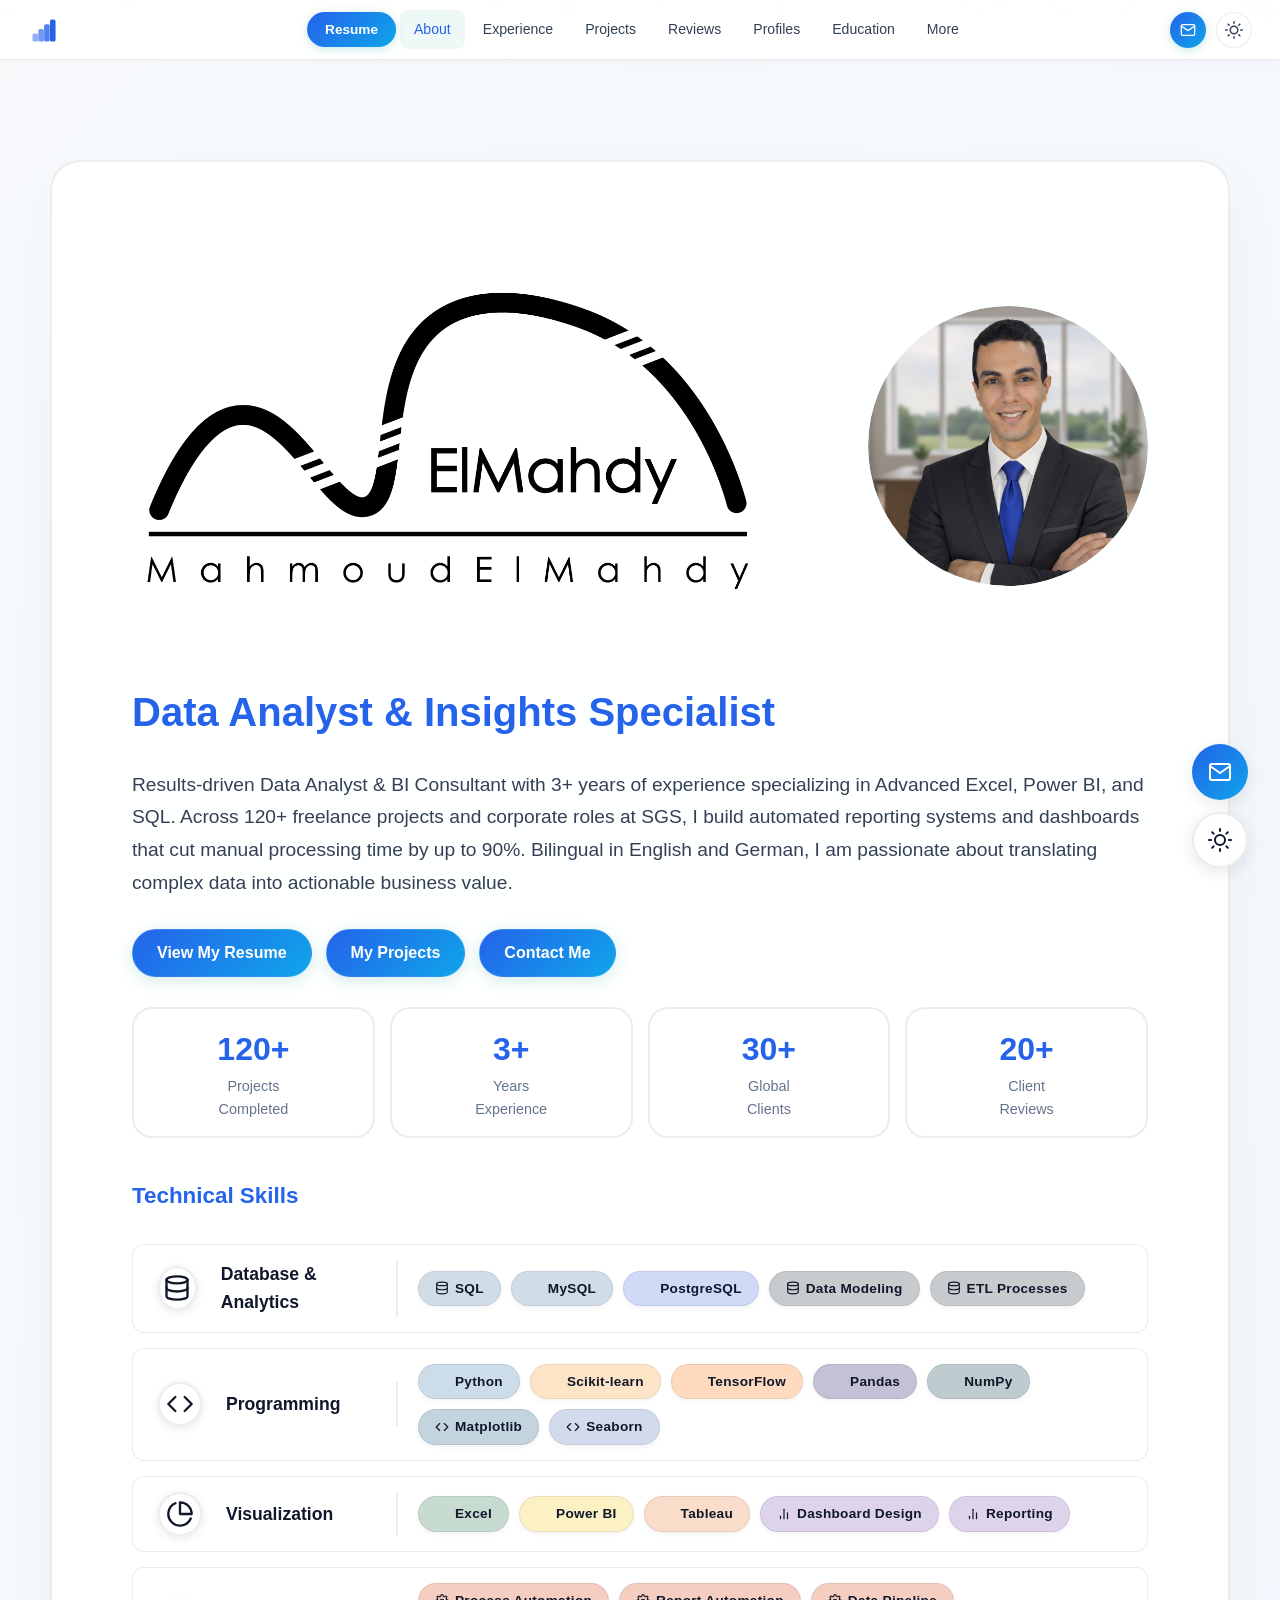
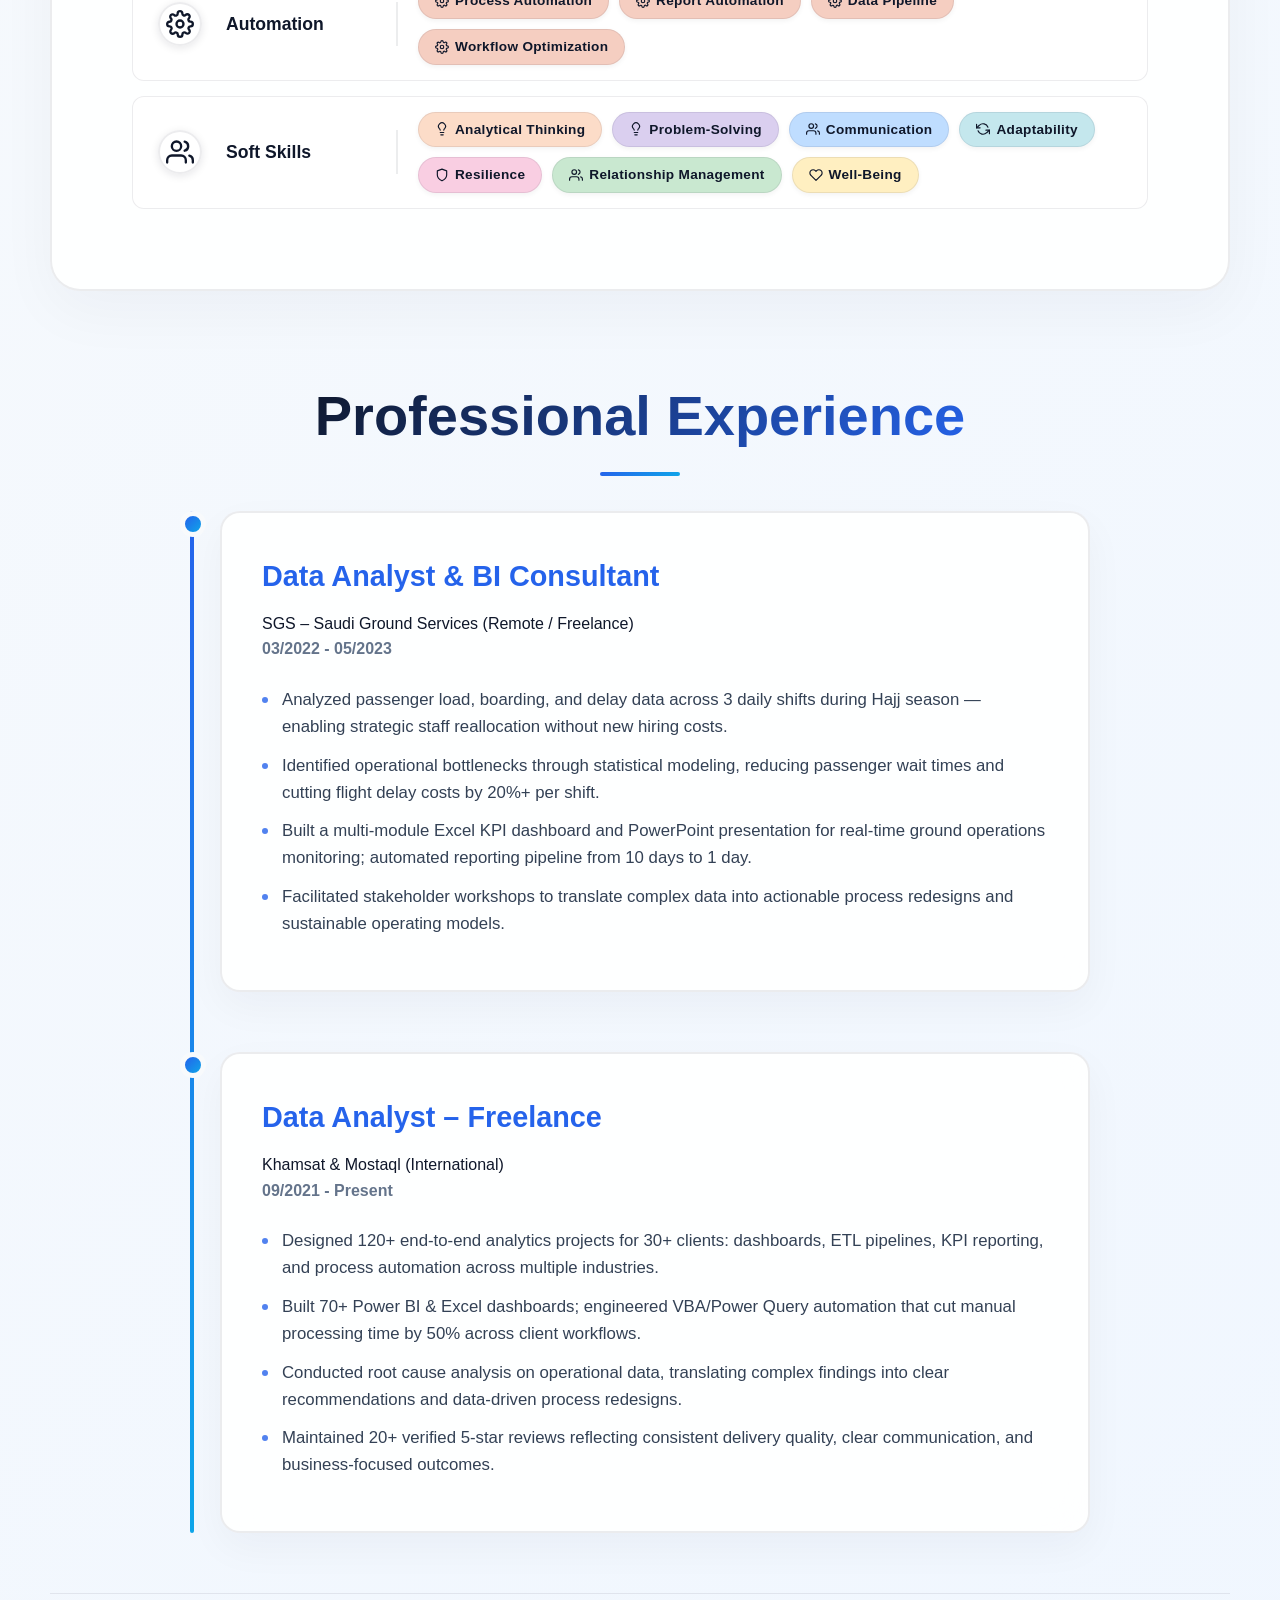
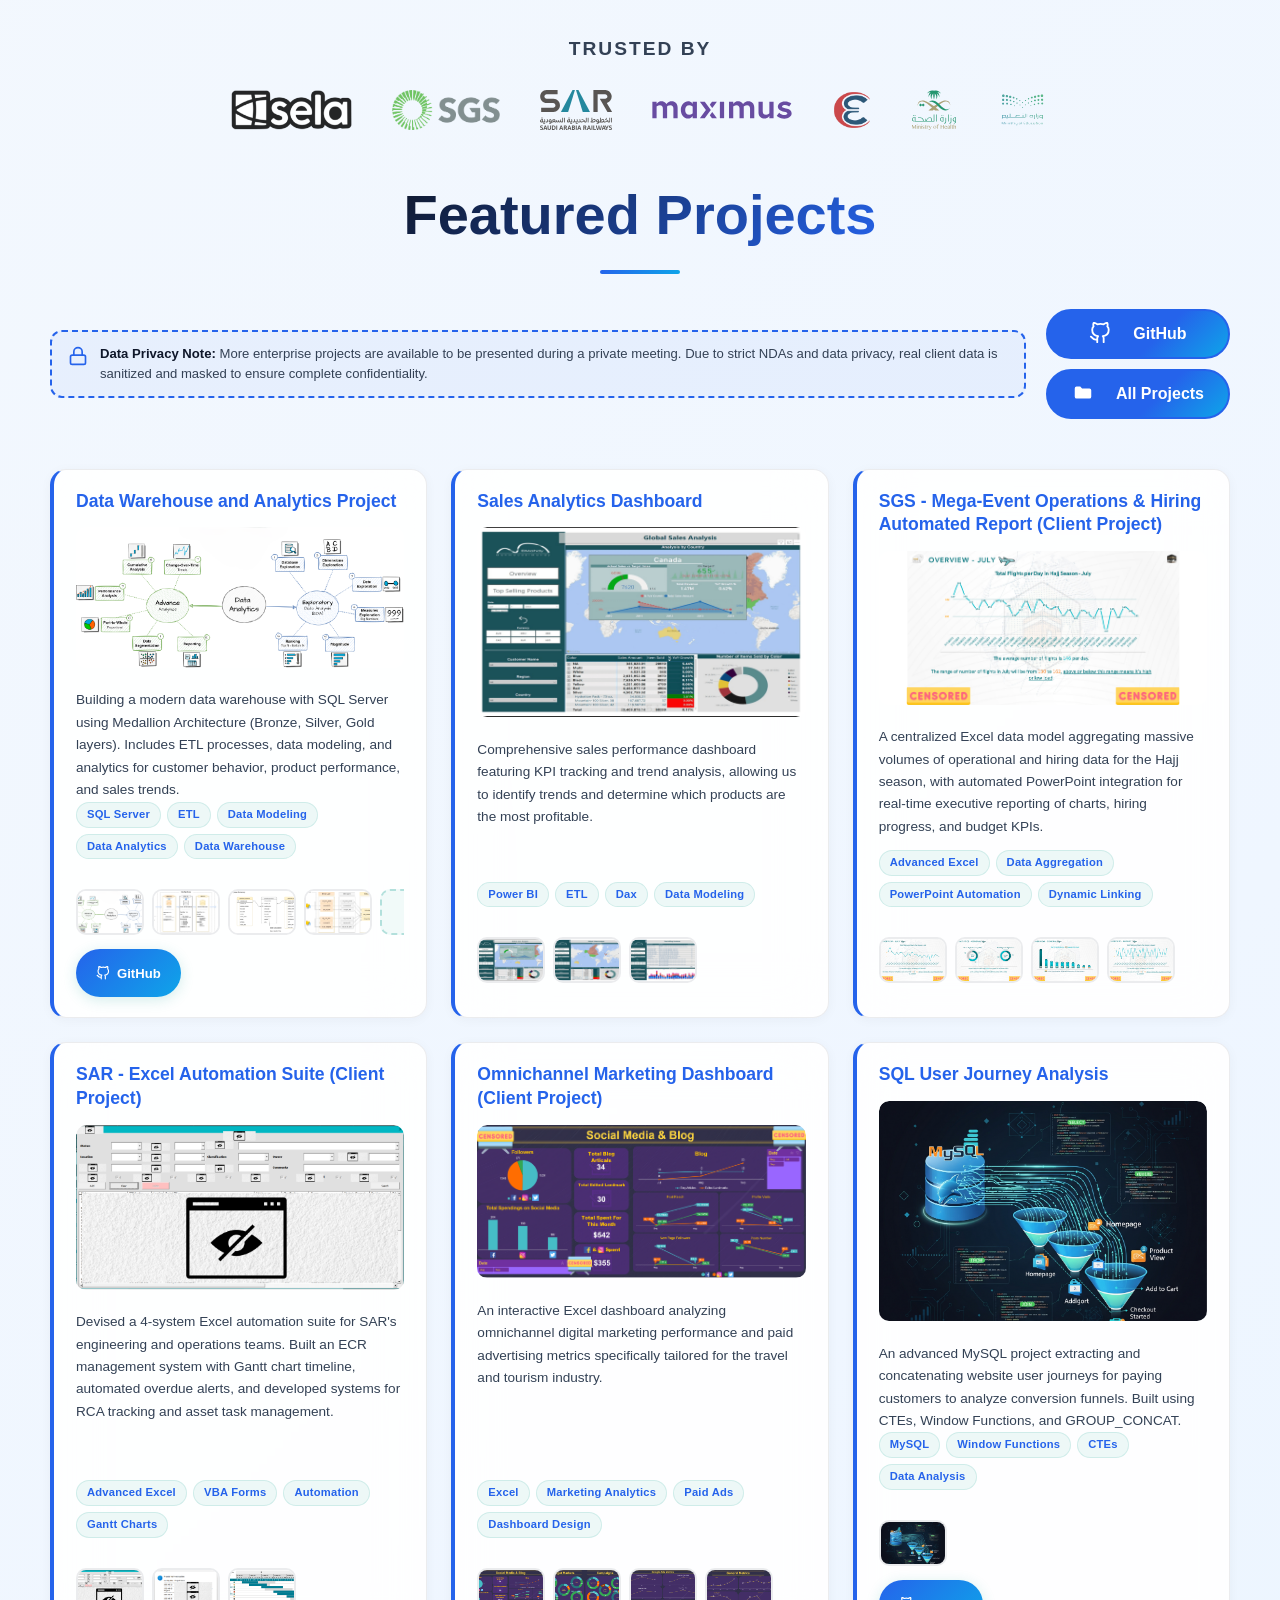
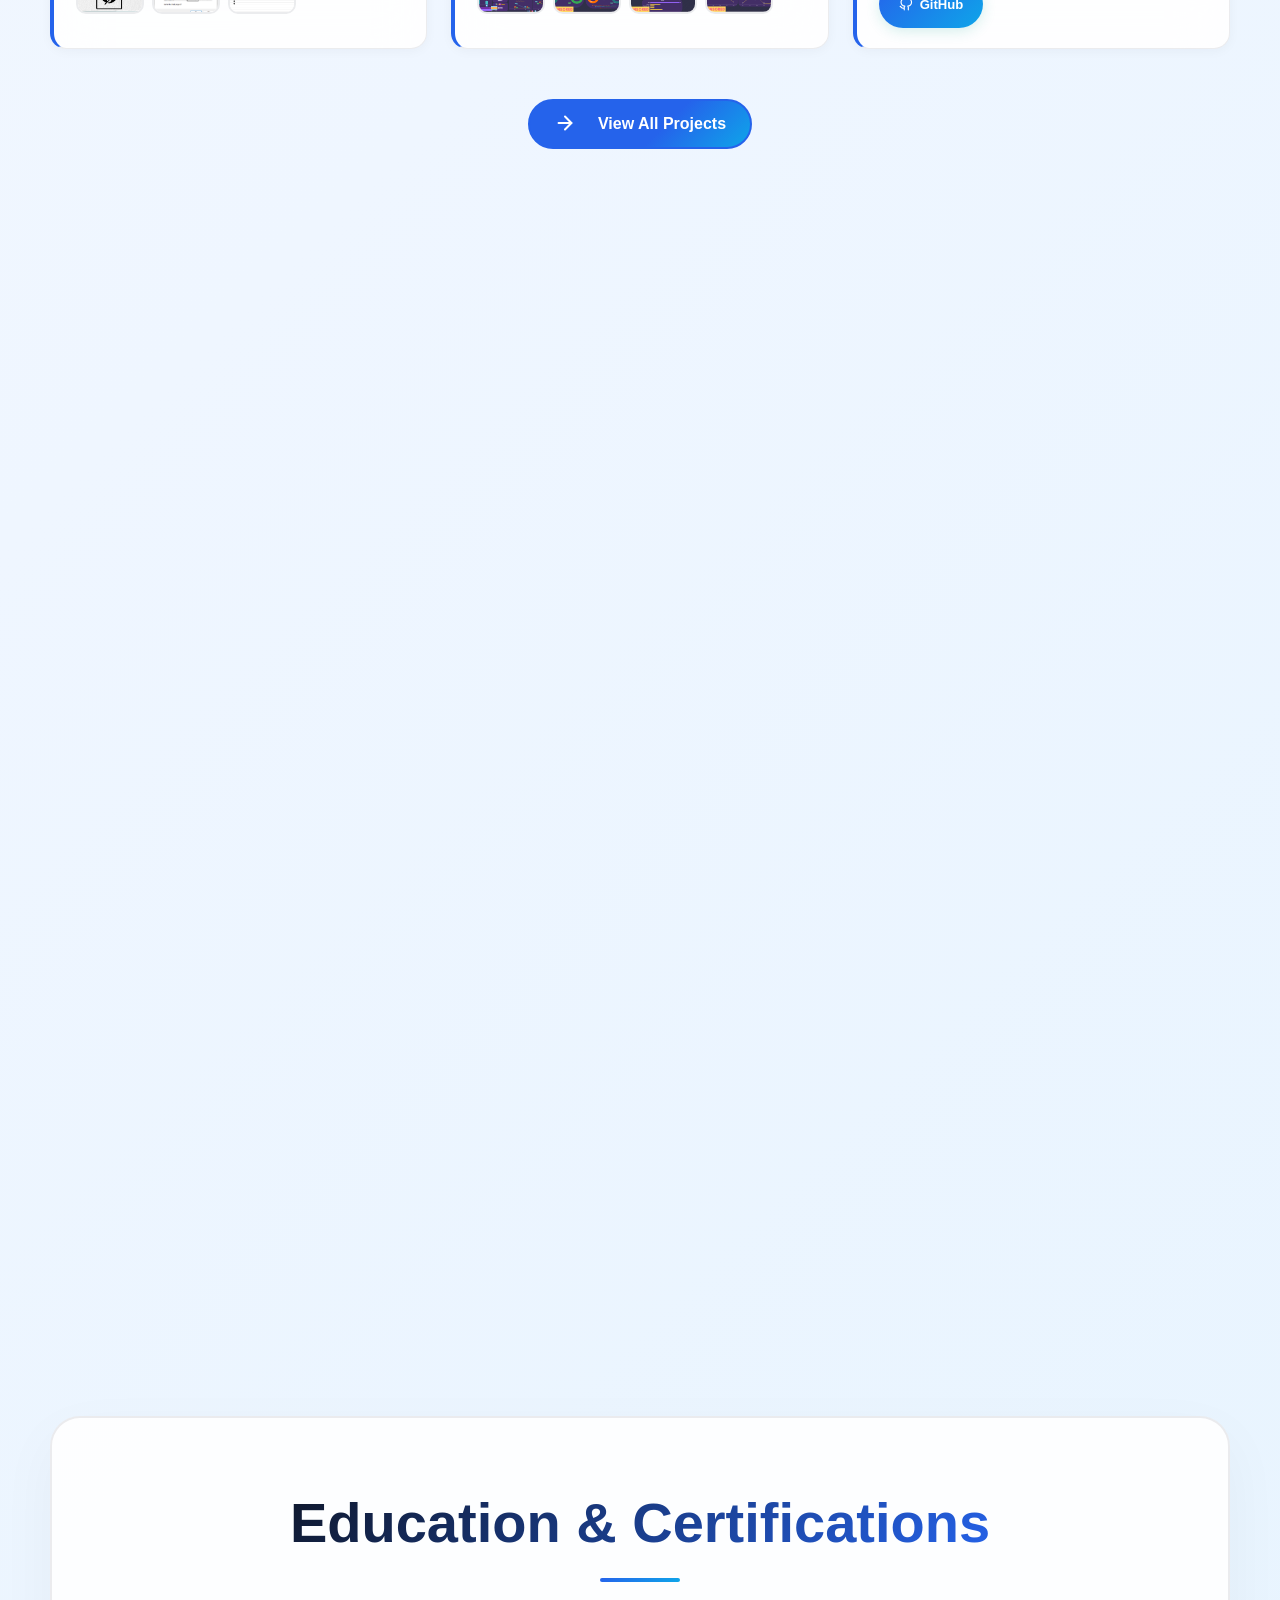
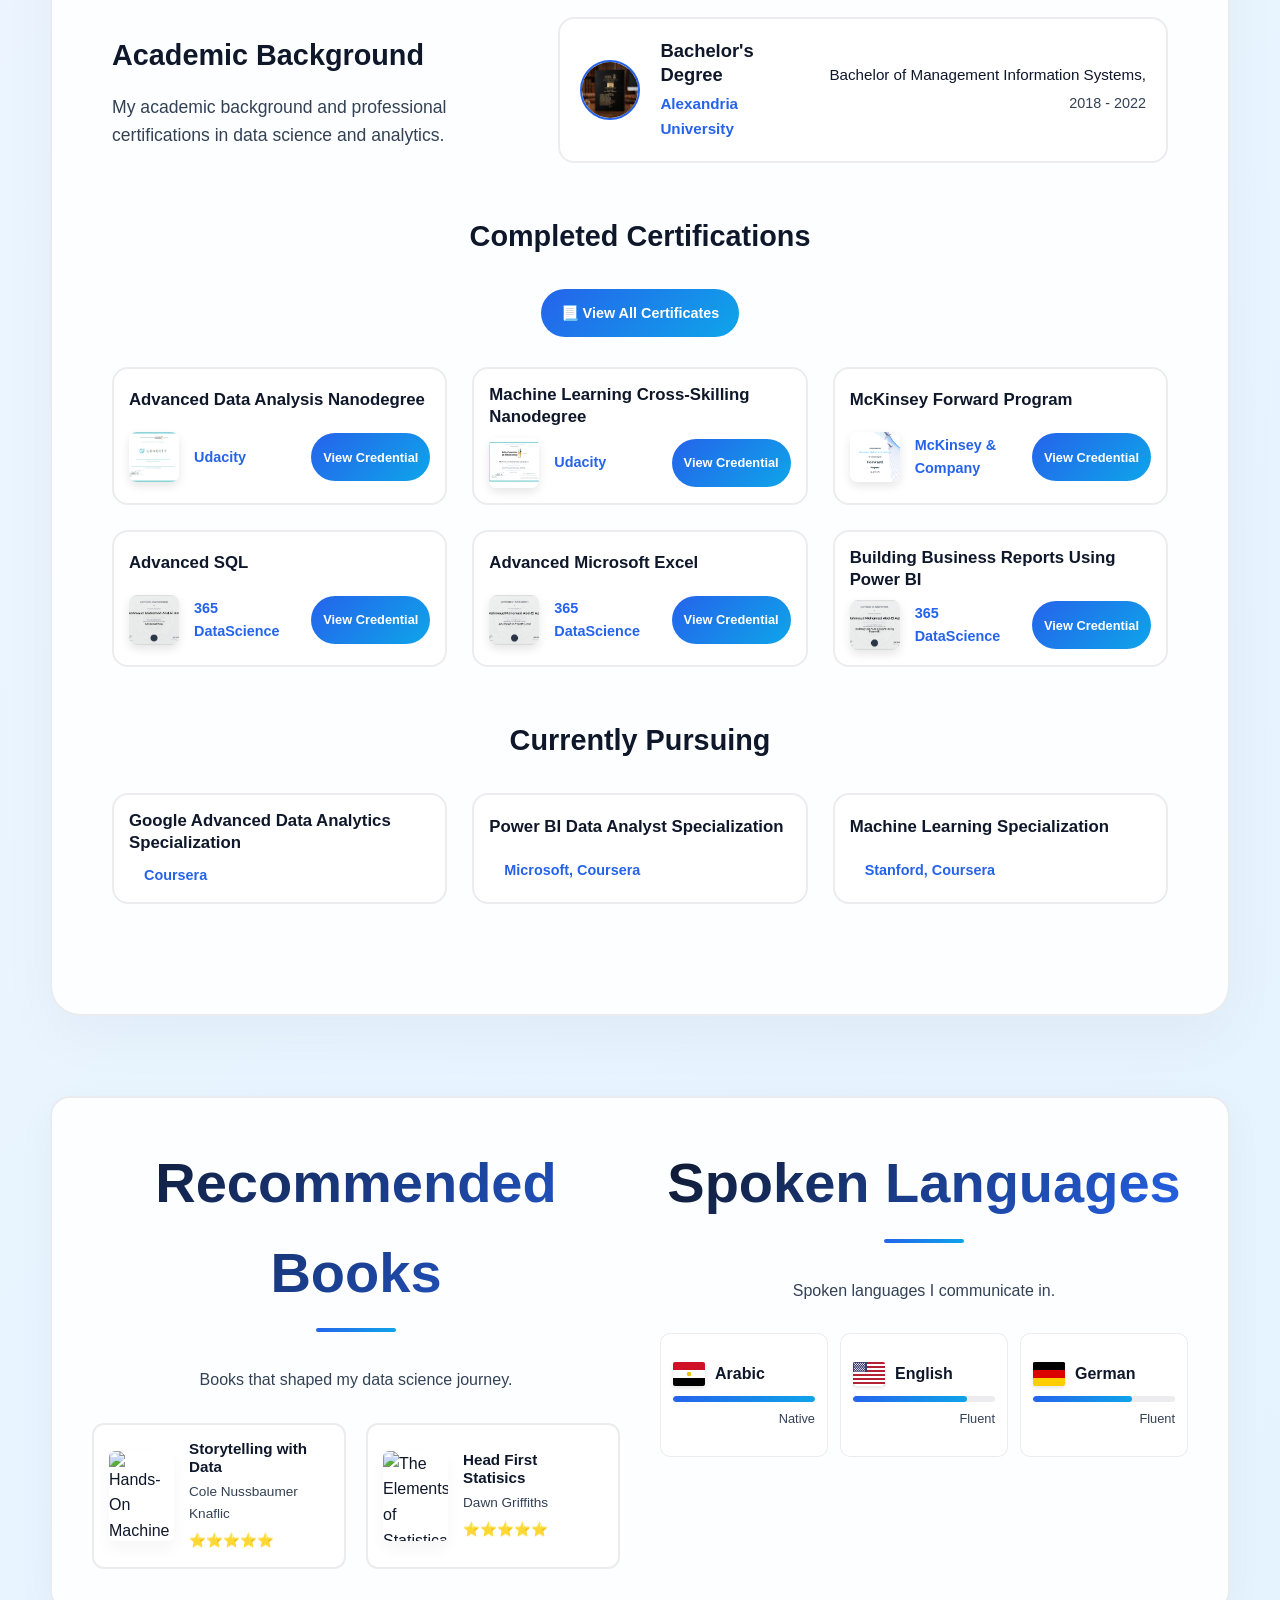
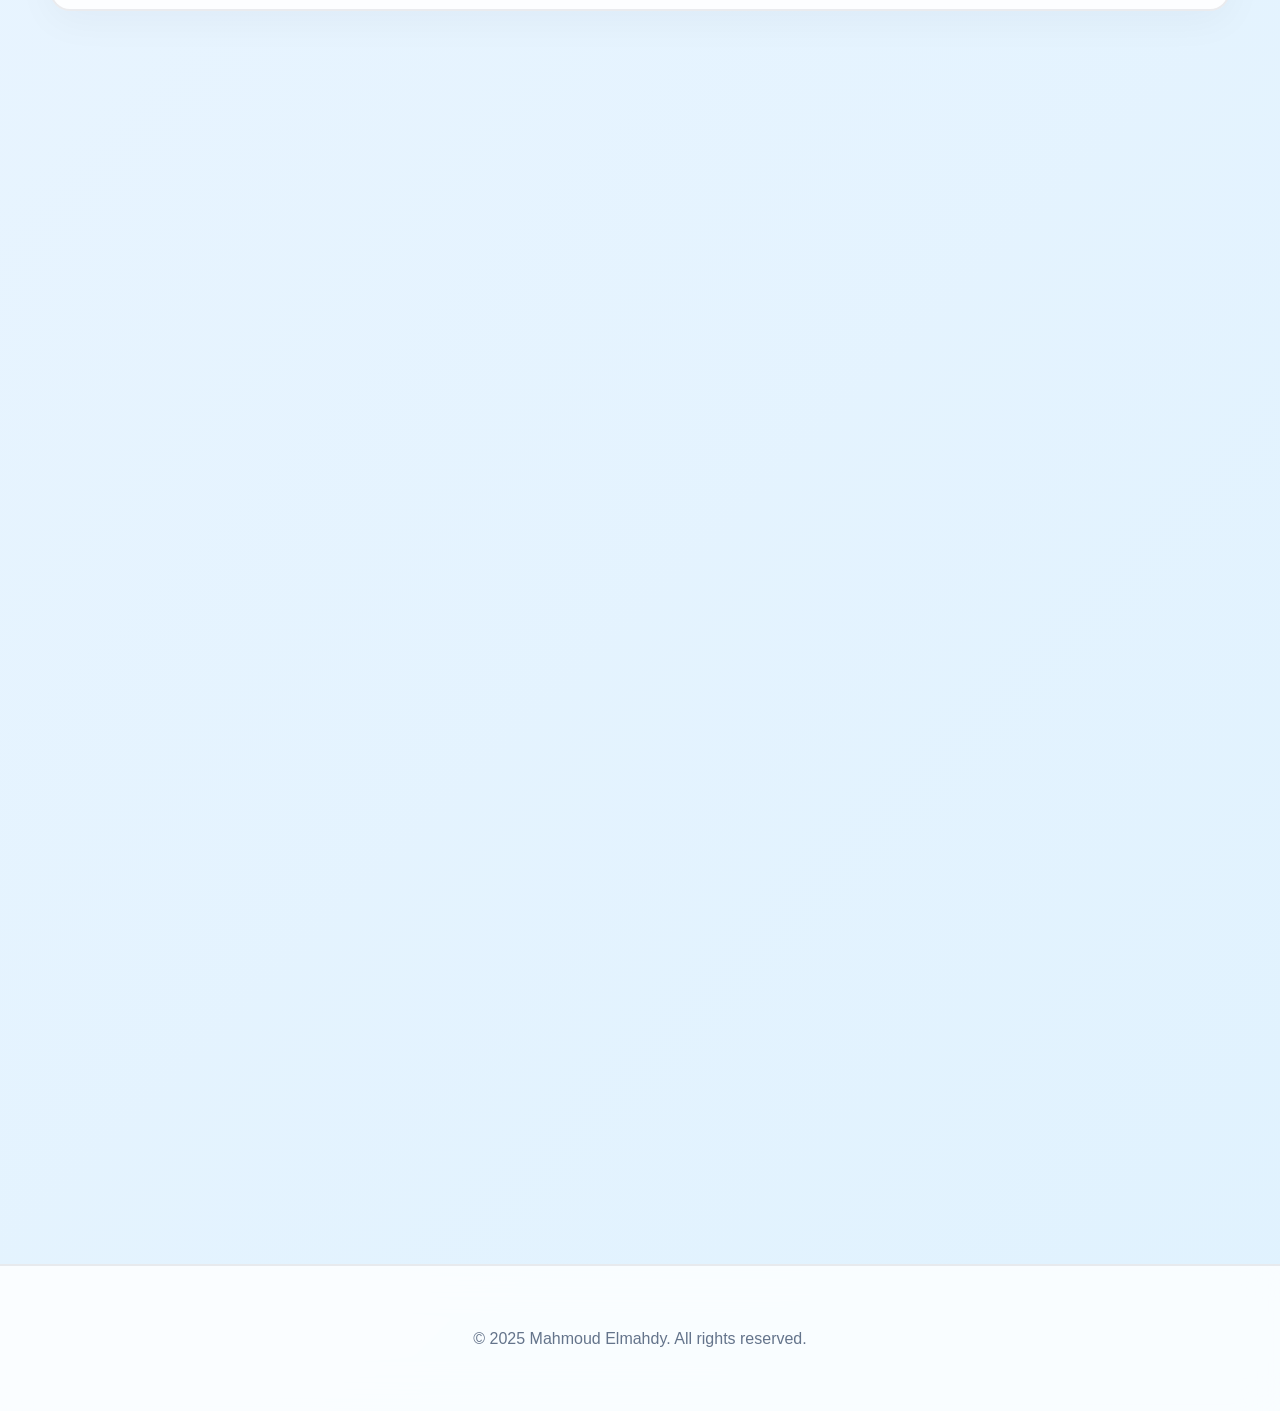
==== commit 6d510c14: "feat: implement floating analytics icons in background with updated styles and animations" ====
--- a/index.html
+++ b/index.html
@@ -129,17 +129,27 @@
             75% { background-position: 0% 100%; }
         }
 
-        /* Enhanced floating particles */
+        /* Floating analytics icons */
         .particle {
             position: fixed;
-            width: 4px;
-            height: 4px;
-            background: var(--accent-primary);
-            border-radius: 50%;
+            width: 18px;
+            height: 18px;
+            color: var(--accent-primary);
+            background: none;
             animation: float 20s infinite linear;
             z-index: -1;
-            opacity: 0.4;
+            opacity: 0.35;
             will-change: transform;
+            pointer-events: none;
+            display: flex;
+            align-items: center;
+            justify-content: center;
+        }
+
+        .particle svg {
+            width: 100%;
+            height: 100%;
+            display: block;
         }
 
         @keyframes float {
@@ -3429,13 +3439,24 @@
     <div class="bg-animation"></div>
     
     <script>
-        // Optimized particles - reduced count and complexity
+        // Floating analytics icons (bar, line, pie, trend)
+        const analyticsIcons = [
+            '<svg viewBox="0 0 24 24" fill="none" stroke="currentColor" stroke-width="1.8" stroke-linecap="round" stroke-linejoin="round"><rect x="3" y="14" width="4" height="7" rx="0.5" fill="currentColor" opacity="0.5"/><rect x="9" y="10" width="4" height="11" rx="0.5" fill="currentColor" opacity="0.65"/><rect x="15" y="6" width="4" height="15" rx="0.5" fill="currentColor" opacity="0.8"/></svg>',
+            '<svg viewBox="0 0 24 24" fill="none" stroke="currentColor" stroke-width="1.8" stroke-linecap="round" stroke-linejoin="round"><polyline points="3 17 9 11 14 14 21 7"/><circle cx="3" cy="17" r="1.5" fill="currentColor"/><circle cx="9" cy="11" r="1.5" fill="currentColor"/><circle cx="14" cy="14" r="1.5" fill="currentColor"/><circle cx="21" cy="7" r="1.5" fill="currentColor"/></svg>',
+            '<svg viewBox="0 0 24 24" fill="none" stroke="currentColor" stroke-width="1.8"><circle cx="12" cy="12" r="9"/><path d="M12 3v9l6.5 6.5" stroke="currentColor" stroke-linecap="round"/><path d="M12 3a9 9 0 0 1 9 9H12V3z" fill="currentColor" opacity="0.55"/></svg>',
+            '<svg viewBox="0 0 24 24" fill="none" stroke="currentColor" stroke-width="1.8" stroke-linecap="round" stroke-linejoin="round"><path d="M3 17l5-5 4 3 9-9"/><path d="M17 6h4v4" stroke="currentColor"/></svg>'
+        ];
         for (let i = 0; i < 25; i++) {
             const particle = document.createElement('div');
             particle.className = 'particle';
+            particle.innerHTML = analyticsIcons[Math.floor(Math.random() * analyticsIcons.length)];
+            const size = 14 + Math.floor(Math.random() * 10);
+            particle.style.width = size + 'px';
+            particle.style.height = size + 'px';
             particle.style.left = Math.random() * 100 + 'vw';
             particle.style.animationDelay = Math.random() * 20 + 's';
-            particle.style.animationDuration = '20s';
+            particle.style.animationDuration = (18 + Math.random() * 8) + 's';
+            particle.style.opacity = (0.22 + Math.random() * 0.2).toString();
             document.body.appendChild(particle);
         }
     </script>
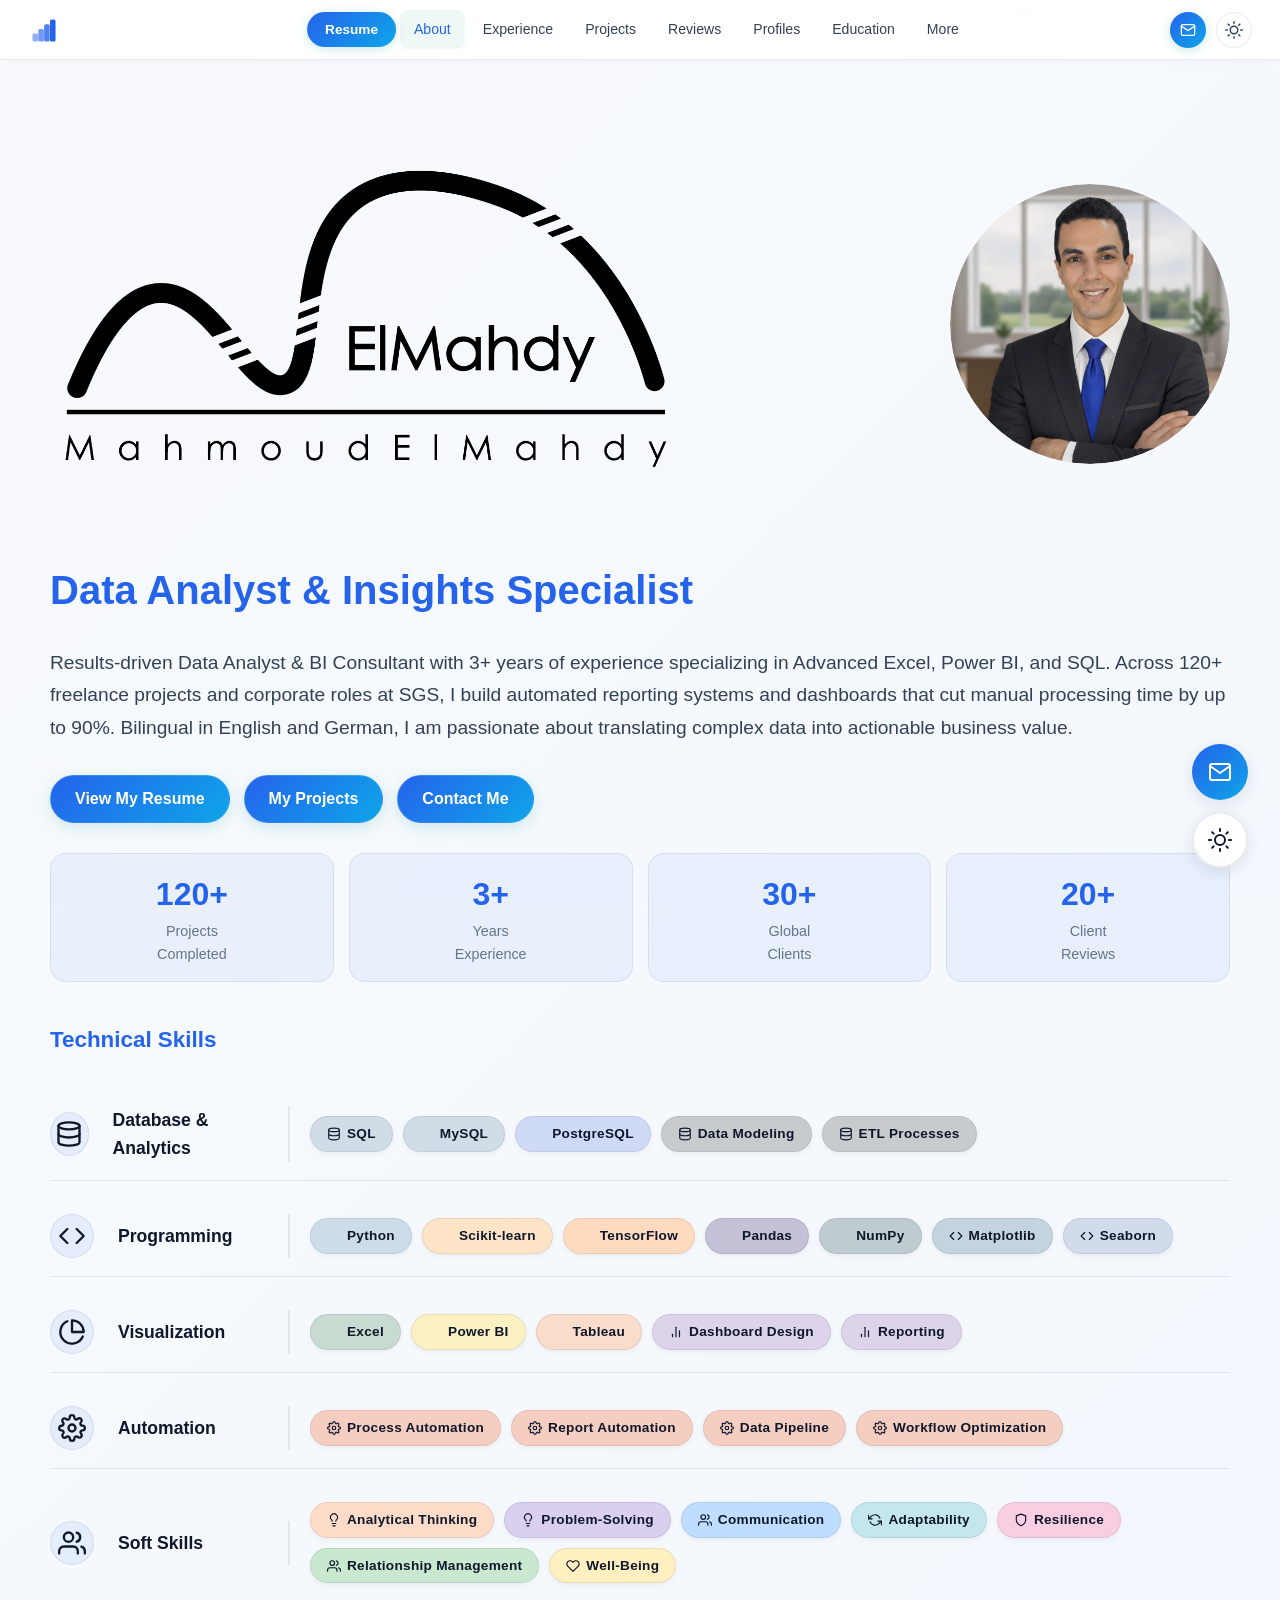
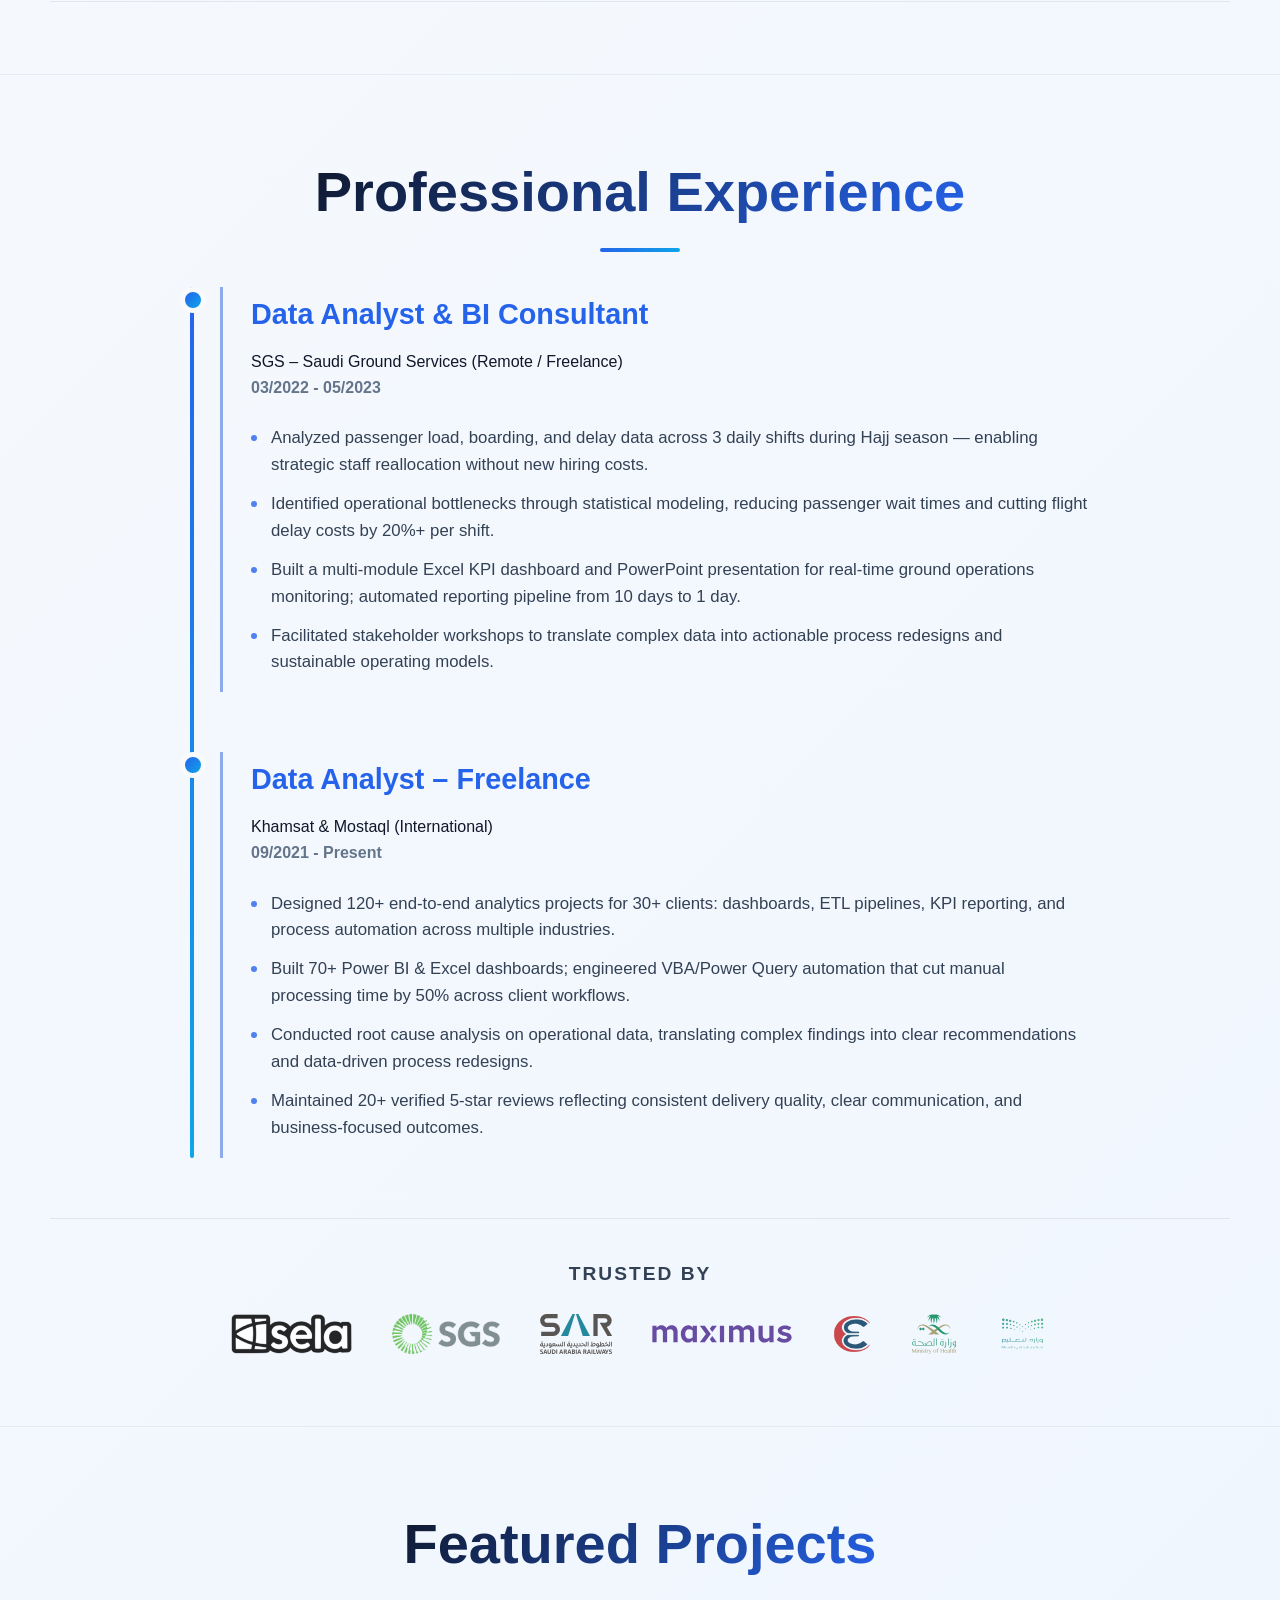
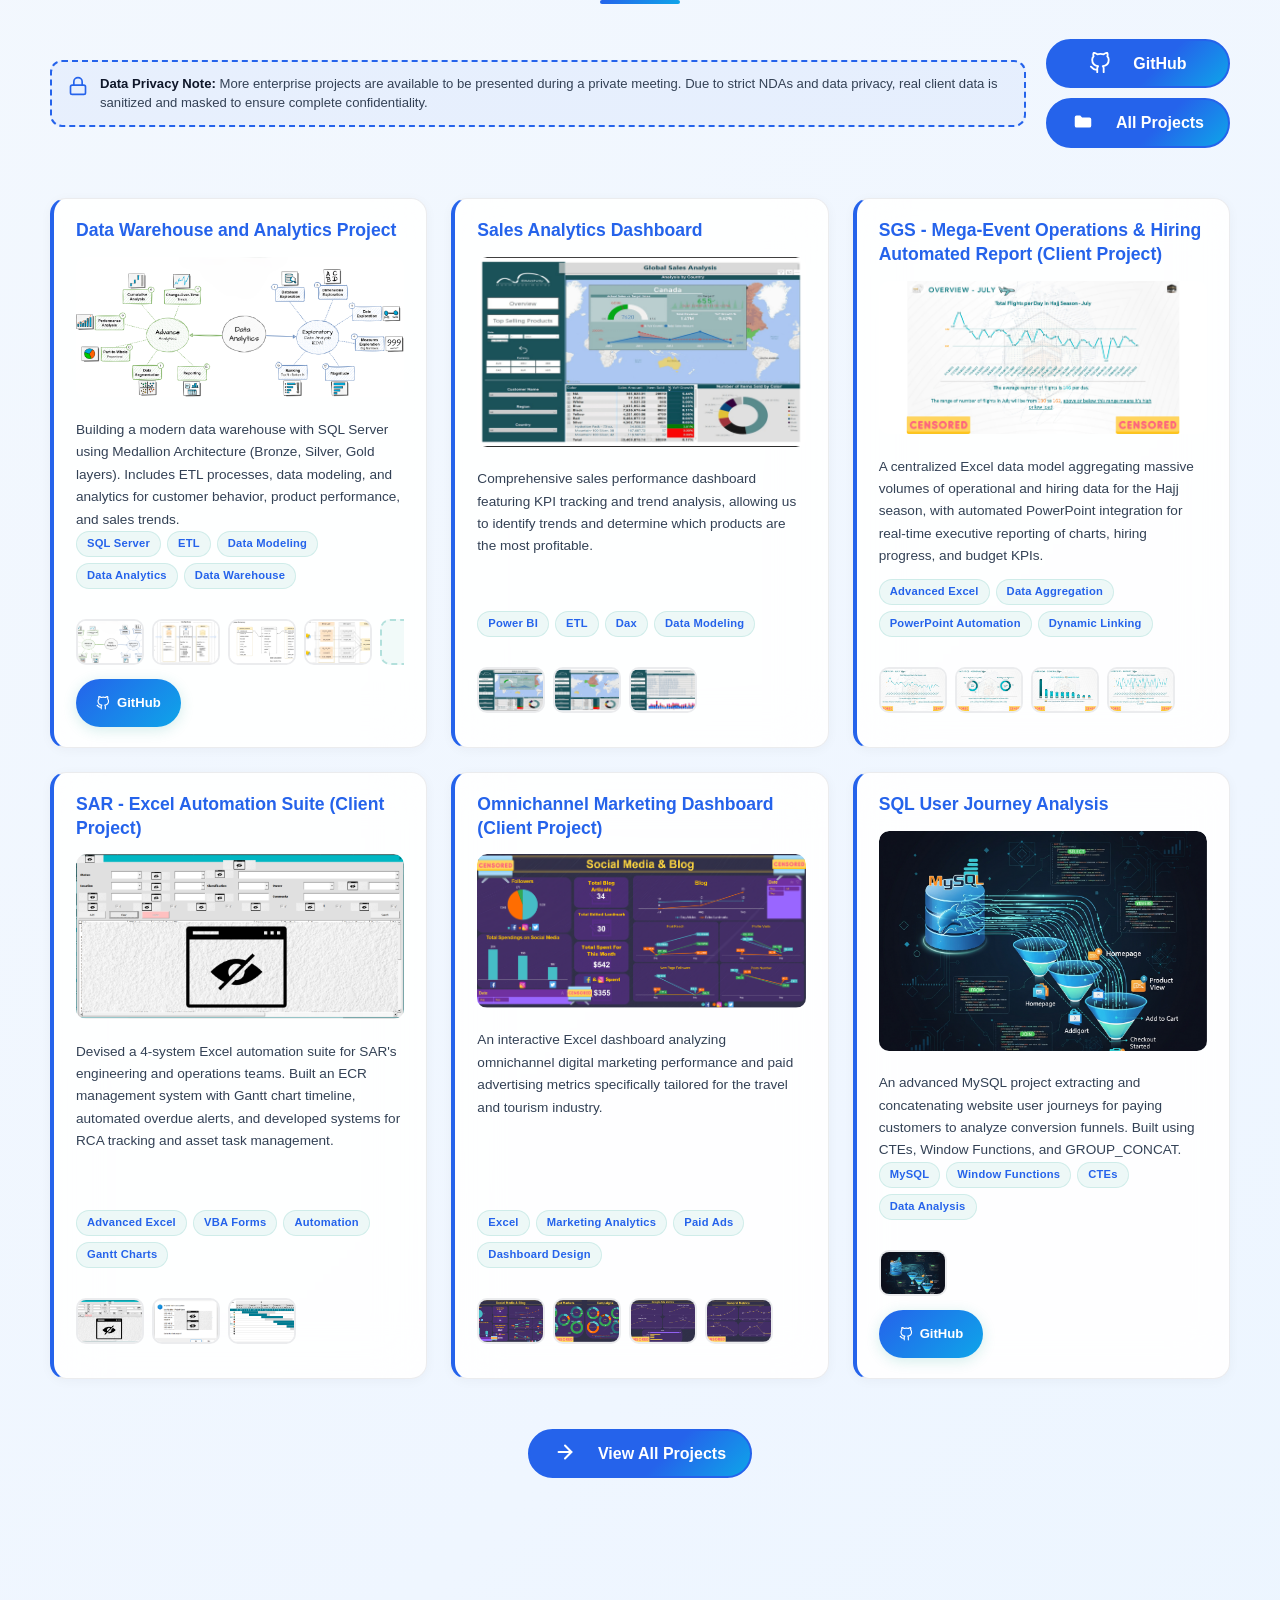
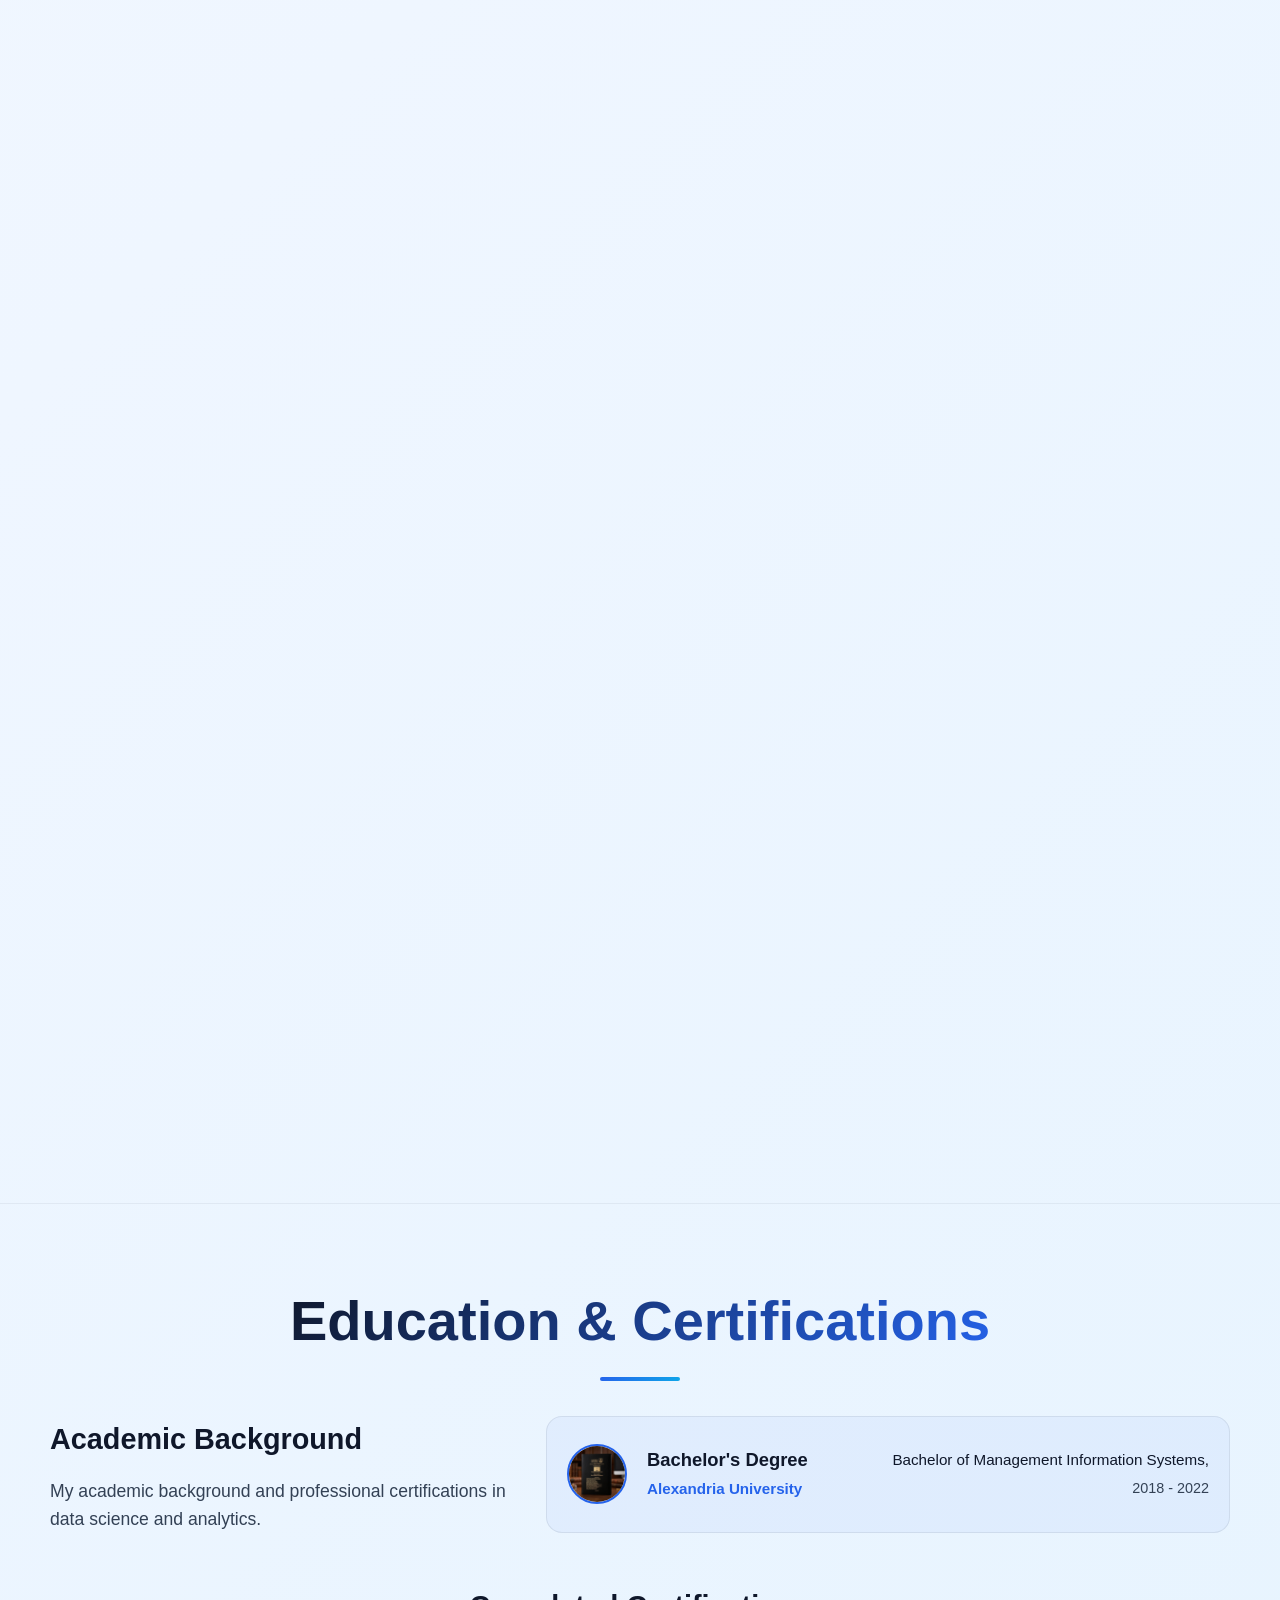
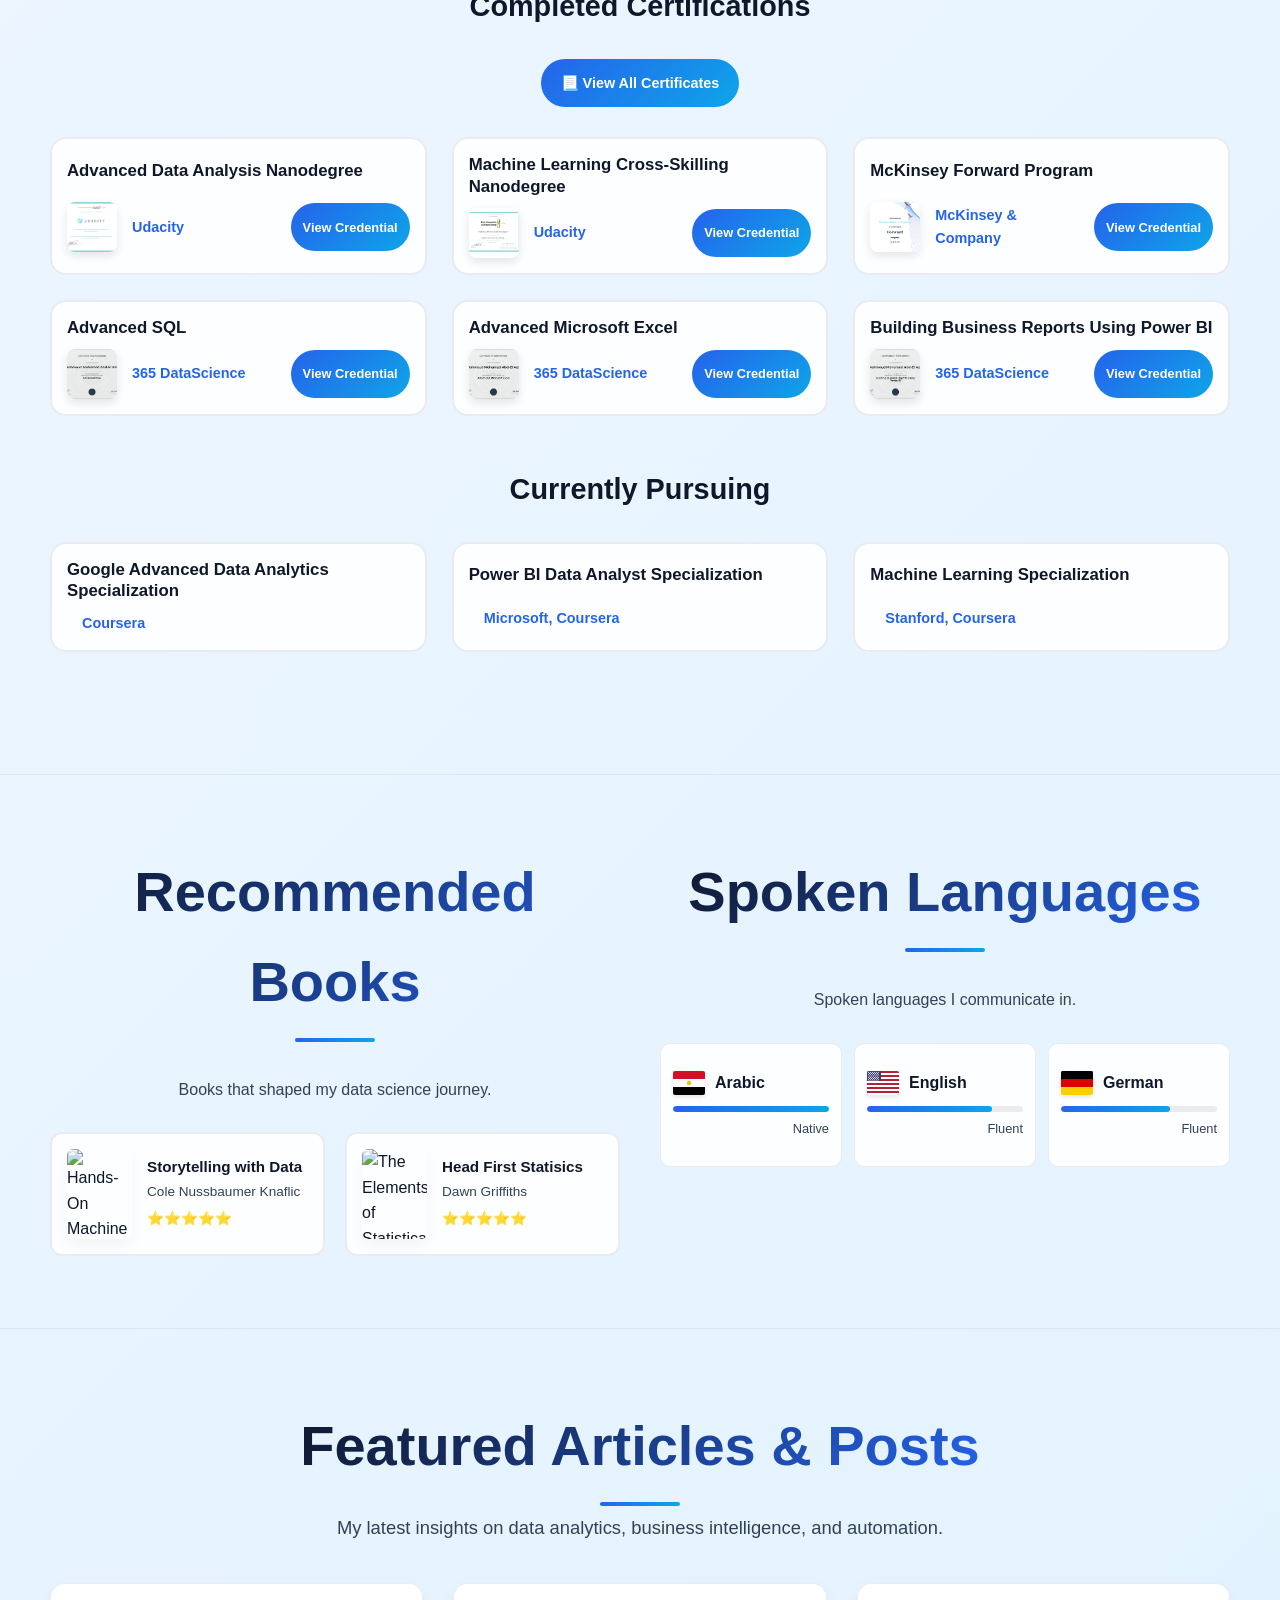
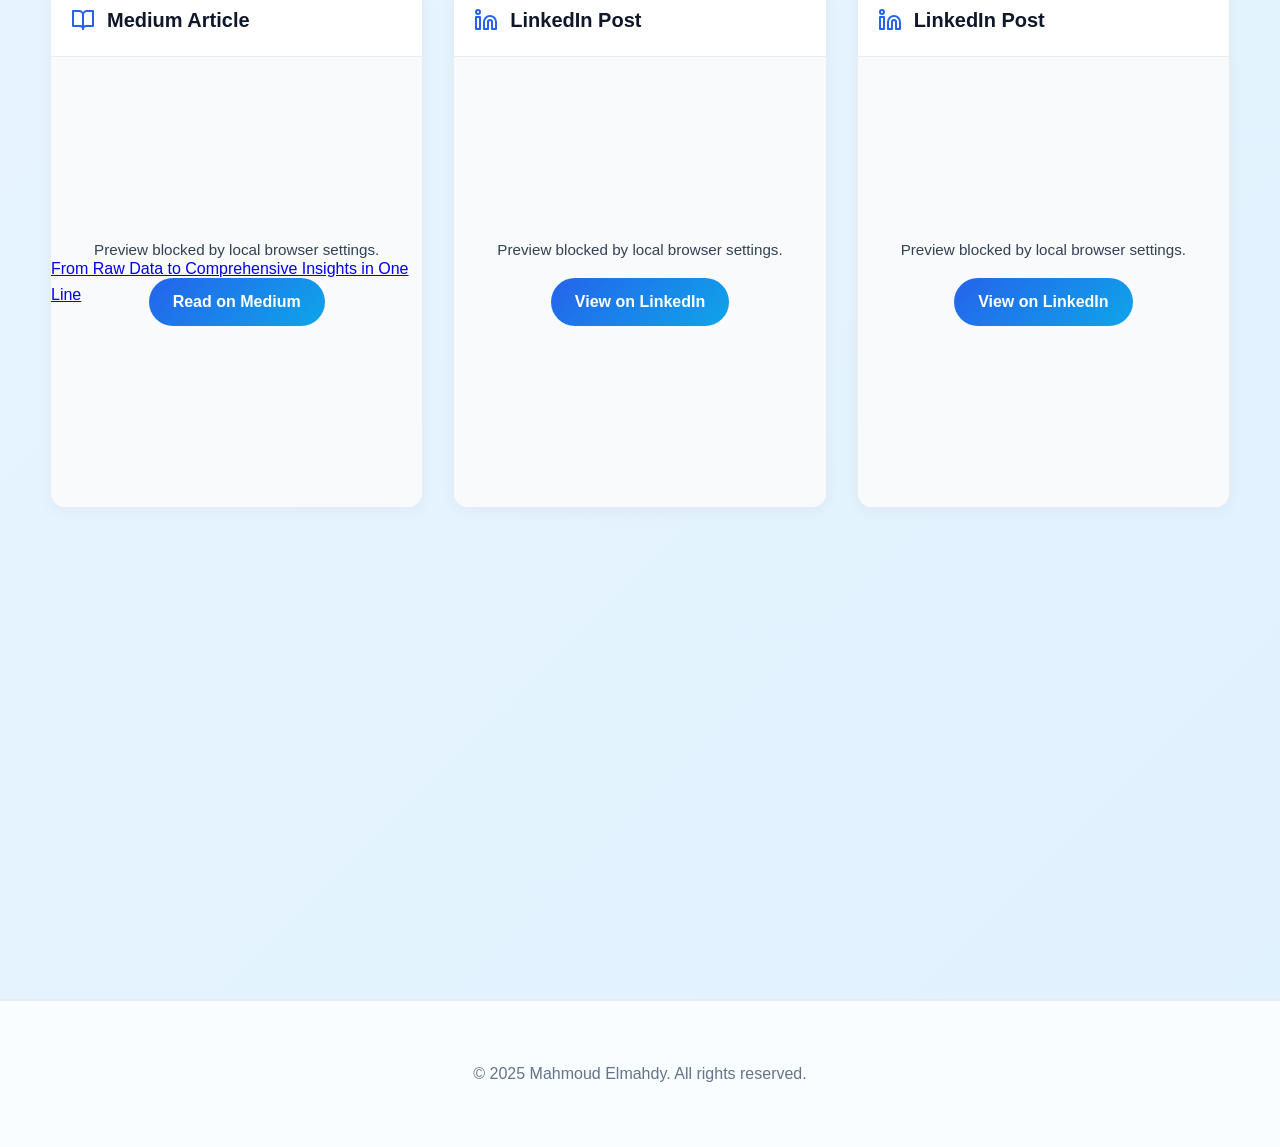
==== commit 029fef26: "style: update section styles for improved layout and visual consistency, including background and bo" ====
--- a/index.html
+++ b/index.html
@@ -479,10 +479,10 @@
             width: 44px;
             height: 44px;
             border-radius: 50%;
-            background: var(--card-bg);
-            border: 2px solid var(--border-color);
+            background: color-mix(in srgb, var(--accent-primary) 8%, transparent);
+            border: 1px solid var(--border-color);
             margin-right: 12px;
-            box-shadow: 0 2px 8px var(--shadow-medium);
+            box-shadow: none;
         }
         .skill-category .icon-bg svg {
             width: 28px;
@@ -593,9 +593,35 @@
 
         /* Enhanced Sections */
         .section {
-            padding: 20px 50px;
+            padding: 72px 50px;
             max-width: 1450px;
             margin: 0 auto;
+        }
+
+        .section:not(#home) {
+            border-top: 1px solid color-mix(in srgb, var(--border-color) 70%, transparent);
+        }
+
+        #about.section {
+            border-top: none;
+        }
+
+        .section-flow {
+            background: transparent;
+            border: none;
+            box-shadow: none;
+            backdrop-filter: none;
+            padding: 0;
+            margin: 0;
+        }
+
+        .section-intro {
+            text-align: center;
+            color: var(--text-secondary);
+            font-size: 1.15rem;
+            margin: -28px auto 40px;
+            max-width: 720px;
+            line-height: 1.65;
         }
 
         .section-title {
@@ -623,21 +649,14 @@
             border-radius: 2px;
         }
 
-        /* Enhanced About Section */
+        /* About — content on page background */
         .about {
-            background: var(--card-bg);
-            border-radius: 30px;
-            padding: 80px;
-            margin: 40px 0;
-            border: 2px solid var(--border-color);
-            box-shadow: 0 20px 60px var(--shadow-light);
-            transition: transform 0.3s ease, box-shadow 0.3s ease, border-color 0.3s ease;
-        }
-
-        .about:hover {
-            transform: translateY(-10px);
-            box-shadow: 0 30px 80px var(--shadow-medium);
-            border-color: var(--accent-primary)50;
+            background: transparent;
+            border: none;
+            border-radius: 0;
+            padding: 0;
+            margin: 0;
+            box-shadow: none;
         }
 
         .about-content {
@@ -730,12 +749,12 @@
         }
 
         .stat-item {
-            background: var(--card-bg);
-            border-radius: 20px;
+            background: color-mix(in srgb, var(--accent-primary) 6%, transparent);
+            border-radius: 16px;
             padding: 15px 20px;
-            border: 2px solid var(--border-color);
+            border: 1px solid var(--border-color);
             text-align: center;
-            transition: transform 0.3s ease, box-shadow 0.3s ease, border-color 0.3s ease;
+            transition: border-color 0.3s ease, background 0.3s ease;
             flex: 1;
             min-width: 100px;
             max-width: none;
@@ -746,9 +765,8 @@
         }
         
         .stat-item:hover {
-            transform: translateY(-5px);
-            box-shadow: 0 15px 35px var(--shadow-medium);
-            border-color: var(--accent-primary)50;
+            border-color: color-mix(in srgb, var(--accent-primary) 40%, var(--border-color));
+            background: color-mix(in srgb, var(--accent-primary) 10%, transparent);
         }
 
         .stat-number {
@@ -827,20 +845,20 @@
         }
 
         .skill-category {
-            background: var(--bg-secondary);
-            border-radius: 12px;
-            padding: 15px 25px;
-            border: 1px solid var(--border-color);
-            transition: border-color 0.3s ease, background 0.3s ease, transform 0.3s ease;
+            background: transparent;
+            border-radius: 0;
+            padding: 18px 0;
+            border: none;
+            border-bottom: 1px solid var(--border-color);
+            transition: border-color 0.3s ease, background 0.3s ease;
             display: flex;
             flex-direction: row;
             align-items: center;
         }
 
         .skill-category:hover {
-            transform: translateX(5px);
-            background: var(--card-bg);
-            border-color: var(--accent-primary)50;
+            background: color-mix(in srgb, var(--accent-primary) 5%, transparent);
+            border-bottom-color: color-mix(in srgb, var(--accent-primary) 35%, var(--border-color));
         }
 
         .skill-category h4 {
@@ -1047,23 +1065,16 @@
 
         /* Profiles Section */
         .profiles-section {
-            background: var(--card-bg);
-            border-radius: 30px;
-            padding: 25px;
-            margin: 20px 0;
-            backdrop-filter: blur(20px);
-            border: 2px solid var(--border-color);
-            box-shadow: 0 20px 60px var(--shadow-light);
-            transition: all 0.3s ease;
+            background: transparent;
+            border: none;
+            border-radius: 0;
+            padding: 0;
+            margin: 0;
+            box-shadow: none;
             display: flex;
             flex-direction: column;
             align-items: center;
             justify-content: center;
-        }
-        .profiles-section:hover {
-            transform: translateY(-10px);
-            box-shadow: 0 30px 80px var(--shadow-medium);
-            border-color: var(--accent-primary)50;
         }
         .profiles-badges-container {
             display: flex;
@@ -1193,19 +1204,12 @@
 
         /* Education Section */
         .education-section {
-            background: var(--card-bg);
-            border-radius: 30px;
-            padding: 60px;
-            margin: 20px 0;
-            border: 2px solid var(--border-color);
-            box-shadow: 0 20px 60px var(--shadow-light);
-            transition: transform 0.3s ease, box-shadow 0.3s ease, border-color 0.3s ease;
-        }
-
-        .education-section:hover {
-            transform: translateY(-10px);
-            box-shadow: 0 30px 80px var(--shadow-medium);
-            border-color: var(--accent-primary)50;
+            background: transparent;
+            border: none;
+            border-radius: 0;
+            padding: 0;
+            margin: 0;
+            box-shadow: none;
         }
 
         .academic-row {
@@ -1265,22 +1269,21 @@
         }
 
         .college-card {
-            background: var(--card-bg);
+            background: color-mix(in srgb, var(--accent-primary) 5%, transparent);
             border-radius: 16px;
             padding: 20px;
-            border: 2px solid var(--border-color);
+            border: 1px solid var(--border-color);
             display: flex;
             align-items: center;
             gap: 20px;
             max-width: 900px;
             width: 100%;
-            transition: all 0.3s ease;
+            transition: border-color 0.3s ease, background 0.3s ease;
         }
 
         .college-card:hover {
-            transform: translateY(-5px);
-            box-shadow: 0 15px 35px var(--shadow-medium);
-            border-color: var(--accent-primary);
+            border-color: color-mix(in srgb, var(--accent-primary) 40%, var(--border-color));
+            background: color-mix(in srgb, var(--accent-primary) 9%, transparent);
         }
 
         .college-icon {
@@ -1469,20 +1472,12 @@
 
         /* Books & Languages Section */
         .books-languages-section {
-            background: var(--card-bg);
-            border-radius: 20px;
-            padding: 40px;
-            margin: 20px 0;
-            backdrop-filter: blur(20px);
-            border: 2px solid var(--border-color);
-            box-shadow: 0 10px 40px var(--shadow-light);
-            transition: all 0.3s ease;
-        }
-
-        .books-languages-section:hover {
-            transform: translateY(-5px);
-            box-shadow: 0 20px 60px var(--shadow-medium);
-            border-color: var(--accent-primary)50;
+            background: transparent;
+            border: none;
+            border-radius: 0;
+            padding: 0;
+            margin: 0;
+            box-shadow: none;
         }
 
         .books-languages-grid {
@@ -2463,19 +2458,17 @@
         }
 
         .timeline-content {
-            background: var(--card-bg);
-            border-radius: 20px;
-            padding: 40px;
-            backdrop-filter: blur(20px);
-            border: 2px solid var(--border-color);
-            transition: all 0.3s ease;
-            box-shadow: 0 15px 40px var(--shadow-light);
+            background: transparent;
+            border-radius: 0;
+            padding: 4px 0 4px 28px;
+            border: none;
+            border-left: 3px solid color-mix(in srgb, var(--accent-primary) 45%, var(--border-color));
+            transition: border-color 0.3s ease;
+            box-shadow: none;
         }
 
         .timeline-content:hover {
-            transform: translateY(-8px);
-            box-shadow: 0 25px 60px var(--shadow-medium);
-            border-color: var(--accent-primary)50;
+            border-left-color: var(--accent-primary);
         }
 
         .timeline-content h3 {
@@ -2522,14 +2515,12 @@
         /* Enhanced Contact Section */
         .contact {
             text-align: left;
-            background: var(--card-bg);
-            border-radius: 20px;
-            padding: 40px;
-            margin: 20px 0;
-            backdrop-filter: blur(20px);
-            border: 2px solid var(--border-color);
-            box-shadow: 0 20px 60px var(--shadow-light);
-            transition: all 0.3s ease;
+            background: transparent;
+            border: none;
+            border-radius: 0;
+            padding: 0;
+            margin: 0;
+            box-shadow: none;
         }
 
         .contact-grid {
@@ -2540,8 +2531,8 @@
         }
 
         .contact:hover {
-            transform: translateY(-5px);
-            box-shadow: 0 30px 60px var(--shadow-medium);
+            transform: none;
+            box-shadow: none;
         }
 
         .contact-links {
@@ -2686,12 +2677,7 @@
             }
 
             .section {
-                padding: 100px 20px 20px 20px;
-            }
-
-            .about {
-                padding: 30px 15px;
-                margin: 20px 0;
+                padding: 64px 20px;
             }
 
             .about-content {
@@ -2722,11 +2708,6 @@
             .projects-grid {
                 grid-template-columns: 1fr;
                 gap: 40px;
-            }
-
-            .contact {
-                padding: 35px 20px;
-                margin: 20px 0;
             }
 
             .contact-links {
@@ -3116,13 +3097,6 @@
                 font-size: 0.7rem;
             }
 
-            /* Mobile optimization for books and languages */
-            .books-languages-section {
-                padding: 20px 15px;
-                margin: 20px 10px;
-                border-radius: 20px;
-            }
-
             .books-languages-grid {
                 grid-template-columns: 1fr;
                 gap: 30px;
@@ -3133,13 +3107,6 @@
             }
 
             /* Redundant mobile overrides removed for better consistency with the main responsive block */
-
-            /* Profiles section mobile optimization */
-            .profiles-section {
-                padding: 30px 20px;
-                margin: 40px 10px;
-            }
-
 
         }
 
@@ -3159,24 +3126,6 @@
             vertical-align: middle;
             margin-right: 10px;
             margin-bottom: 2px;
-        }
-
-        /* Unique SVGs for each skill category icon */
-        .skill-category .icon-bg {
-            display: flex;
-            align-items: center;
-            justify-content: center;
-            width: 44px;
-            height: 44px;
-            border-radius: 50%;
-            background: var(--card-bg);
-            border: 2px solid var(--border-color);
-            margin-right: 12px;
-            box-shadow: 0 2px 8px var(--shadow-medium);
-        }
-        .skill-category .icon-bg svg {
-            width: 28px;
-            height: 28px;
         }
 
         /* Enhance project buttons for mobile */
@@ -3507,8 +3456,7 @@
 
 
 
-    <section id="about" class="section" style="padding-top: 120px;">
-        <div class="about fade-in">
+    <section id="about" class="section fade-in" style="padding-top: 120px;">
             <!-- Header Row: Logo Left + Photo Right -->
             <div class="about-hero-row">
                 <div class="about-logo-container">
@@ -3680,7 +3628,6 @@
                       </div>
                   </div>
             </div>
-        </div>
     </section>
 
     <!-- Experience Section -->
@@ -3943,10 +3890,9 @@
     </section>
 
 
-    <section id="reviews" class="section">
-        <div class="reviews fade-in">
+    <section id="reviews" class="section fade-in">
             <h2 class="section-title">Client Reviews</h2>
-            <p style="text-align: center; color: var(--text-secondary); font-size: 1.2rem; margin-bottom: 30px;">What my clients say about my work and dedication to delivering exceptional results.</p>
+            <p class="section-intro">What my clients say about my work and dedication to delivering exceptional results.</p>
             <div class="reviews-grid">
                 <div class="review-card" onclick="openGallery('reviews1')" data-project="reviews1" data-images="Reviews/Khamsat-01.png,Reviews/Khamsat-02.png,Reviews/Khamsat-03.png,Reviews/Khamsat-04.png,Reviews/Khamsat-05.png,Reviews/Khamsat-06.png,Reviews/Khamsat-07.png,Reviews/Khamsat-08.png,Reviews/Khamsat-09.png,Reviews/Khamsat-10.png,Reviews/Khamsat-11.png">
                     <div class="review-card-content">
@@ -3989,14 +3935,12 @@
                     </div>
                 </div>
             </div>
-        </div>
     </section>
 
     <!-- Profiles Section -->
-    <section id="profiles" class="section">
-        <div class="profiles-section fade-in">
+    <section id="profiles" class="section fade-in">
             <h2 class="section-title">My Profiles</h2>
-            <p style="text-align: center; color: var(--text-secondary); font-size: 1.2rem; margin-bottom: 30px;">Connect with me on various professional and learning platforms where I showcase my data analysis expertise.</p>
+            <p class="section-intro">Connect with me on various professional and learning platforms where I showcase my data analysis expertise.</p>
             <div class="profiles-badges-container">
                 <a href="https://www.linkedin.com/in/mahmoud-il-mahdy/" target="_blank" class="profile-badge badge-linkedin">
                     <svg viewBox="0 0 24 24"><path d="M19 0h-14c-2.76 0-5 2.24-5 5v14c0 2.76 2.24 5 5 5h14c2.76 0 5-2.24 5-5v-14c0-2.76-2.24-5-5-5zm-11 19h-3v-9h3v9zm-1.5-10.28c-.97 0-1.75-.79-1.75-1.75s.78-1.75 1.75-1.75 1.75.79 1.75 1.75-.78 1.75-1.75 1.75zm13.5 10.28h-3v-4.5c0-1.08-.02-2.47-1.5-2.47-1.5 0-1.73 1.17-1.73 2.39v4.58h-3v-9h2.89v1.23h.04c.4-.75 1.38-1.54 2.84-1.54 3.04 0 3.6 2 3.6 4.59v4.72z"/></svg>
@@ -4031,12 +3975,10 @@
                     <span>HackerRank</span>
                 </a> -->
             </div>
-        </div>
     </section>
 
     <!-- Education Section -->
-    <section id="education" class="section">
-        <div class="education-section fade-in">
+    <section id="education" class="section fade-in">
             <h2 class="section-title">Education & Certifications</h2>
             
             <!-- College Education -->
@@ -4205,12 +4147,10 @@
                     </div>
                 </div>
             </div>
-        </div>
     </section>
 
     <!-- Books & Languages Section -->
-    <section id="books-languages" class="section">
-        <div class="books-languages-section fade-in">
+    <section id="books-languages" class="section fade-in">
             <div class="books-languages-grid">
                 <!-- Books Section -->
                 <div class="books-section">
@@ -4381,14 +4321,12 @@
                     </div>
                 </div>
             </div>
-        </div>
     </section>
 
     <!-- Articles & Posts Section -->
-    <section id="articles" class="section">
-        <div class="fade-in">
+    <section id="articles" class="section fade-in">
             <h2 class="section-title">Featured Articles & Posts</h2>
-            <p style="text-align: center; color: var(--text-secondary); font-size: 1.2rem; margin-bottom: 30px;">My latest insights on data analytics, business intelligence, and automation.</p>
+            <p class="section-intro">My latest insights on data analytics, business intelligence, and automation.</p>
             
             <div class="articles-grid">
                 
@@ -4442,11 +4380,9 @@
                 </div>
 
             </div>
-        </div>
     </section>
 
-    <section id="contact" class="section">
-        <div class="contact fade-in">
+    <section id="contact" class="section fade-in">
             <div class="contact-grid">
                 <div class="contact-text-area">
                     <h2 class="section-title" style="text-align: left;">Let's Connect</h2>
@@ -4483,7 +4419,6 @@
                     </form>
                 </div>
             </div>
-        </div>
     </section>
     <!-- EmailJS integration -->
     <script src="https://cdn.jsdelivr.net/npm/@emailjs/browser@3/dist/email.min.js"></script>
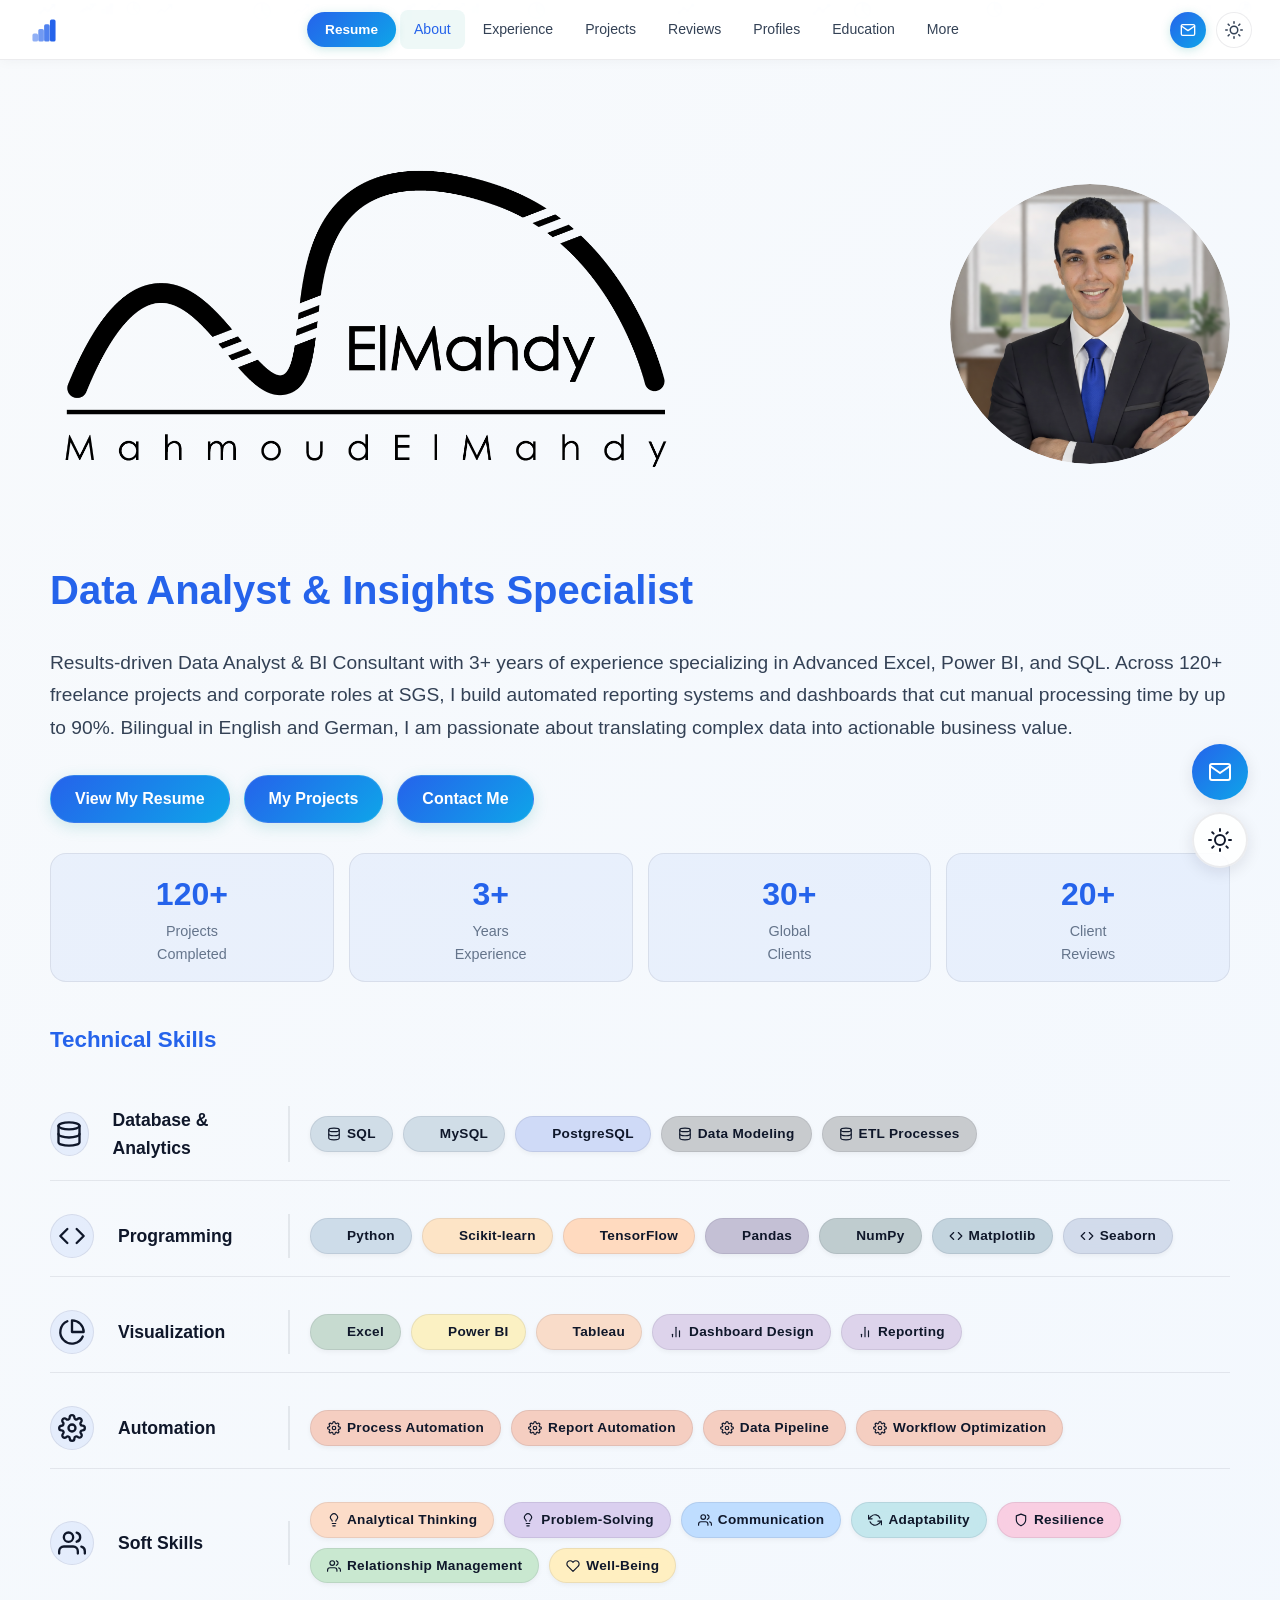
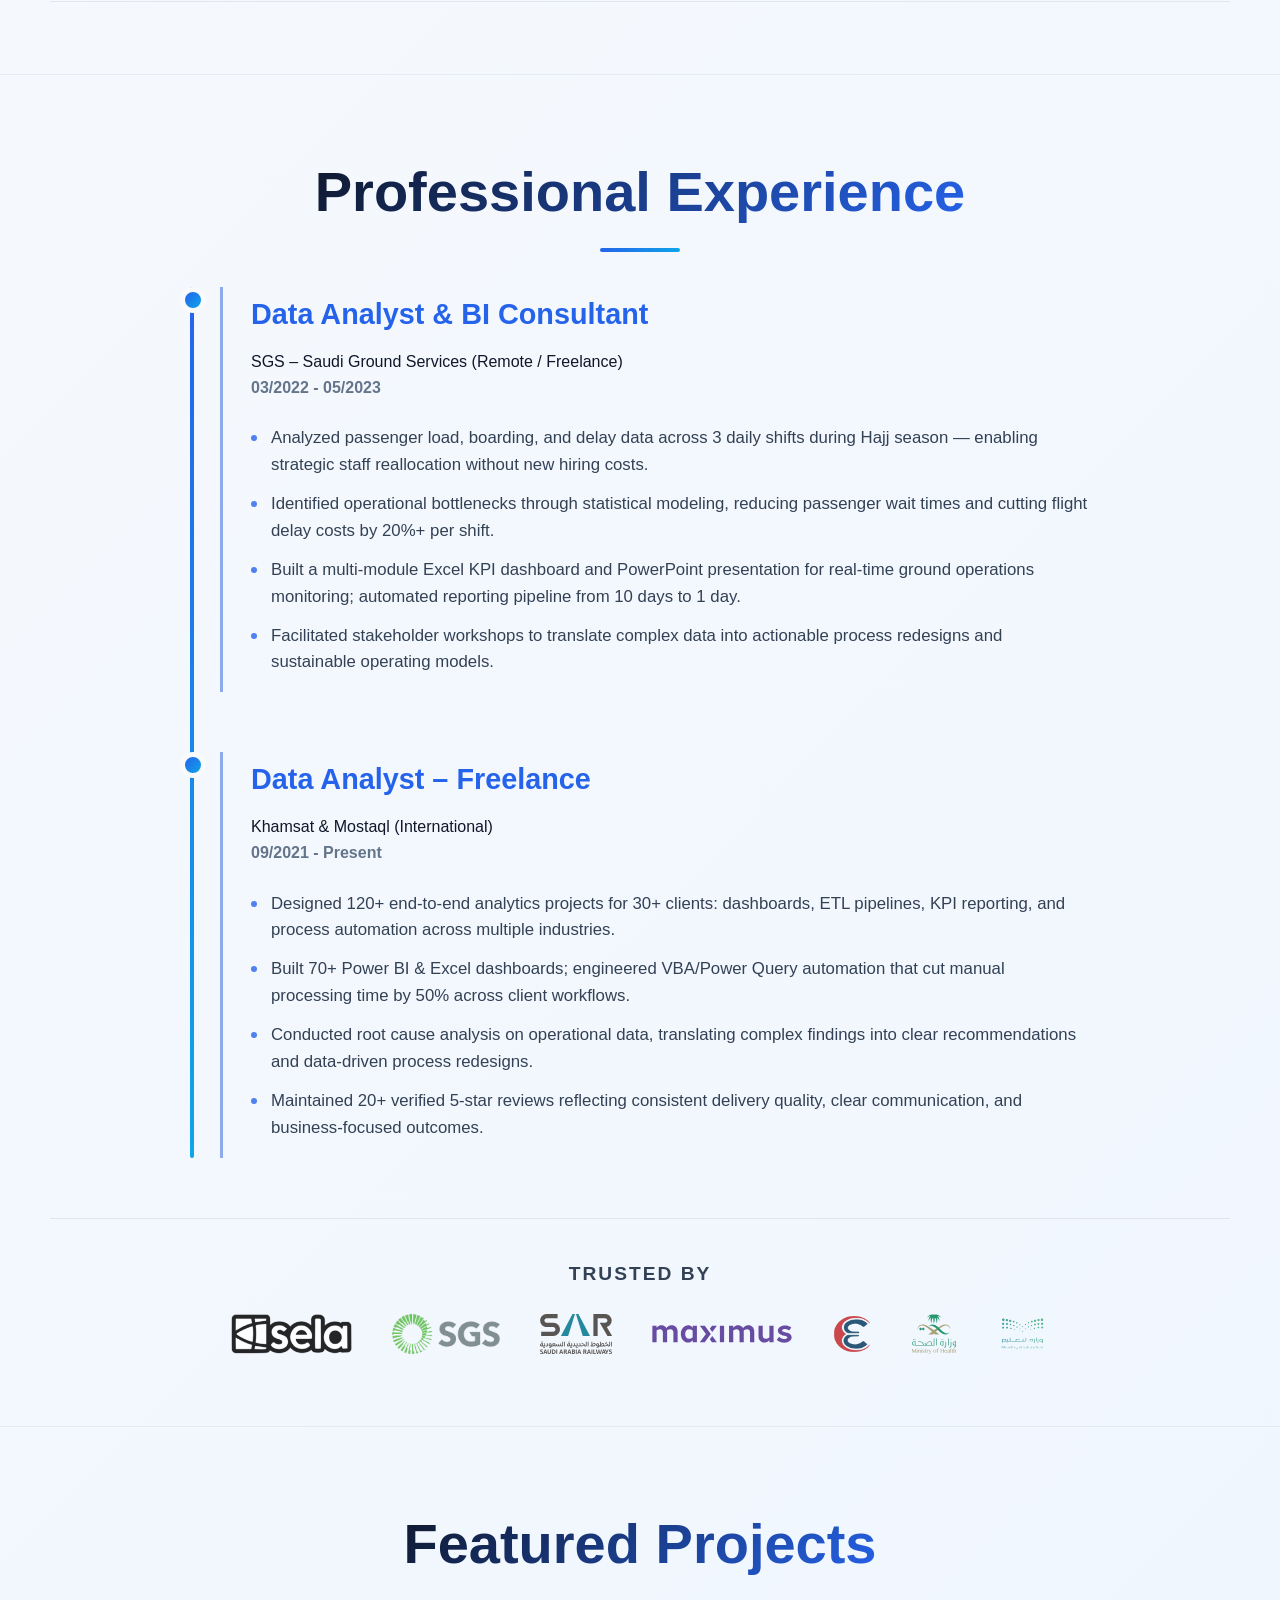
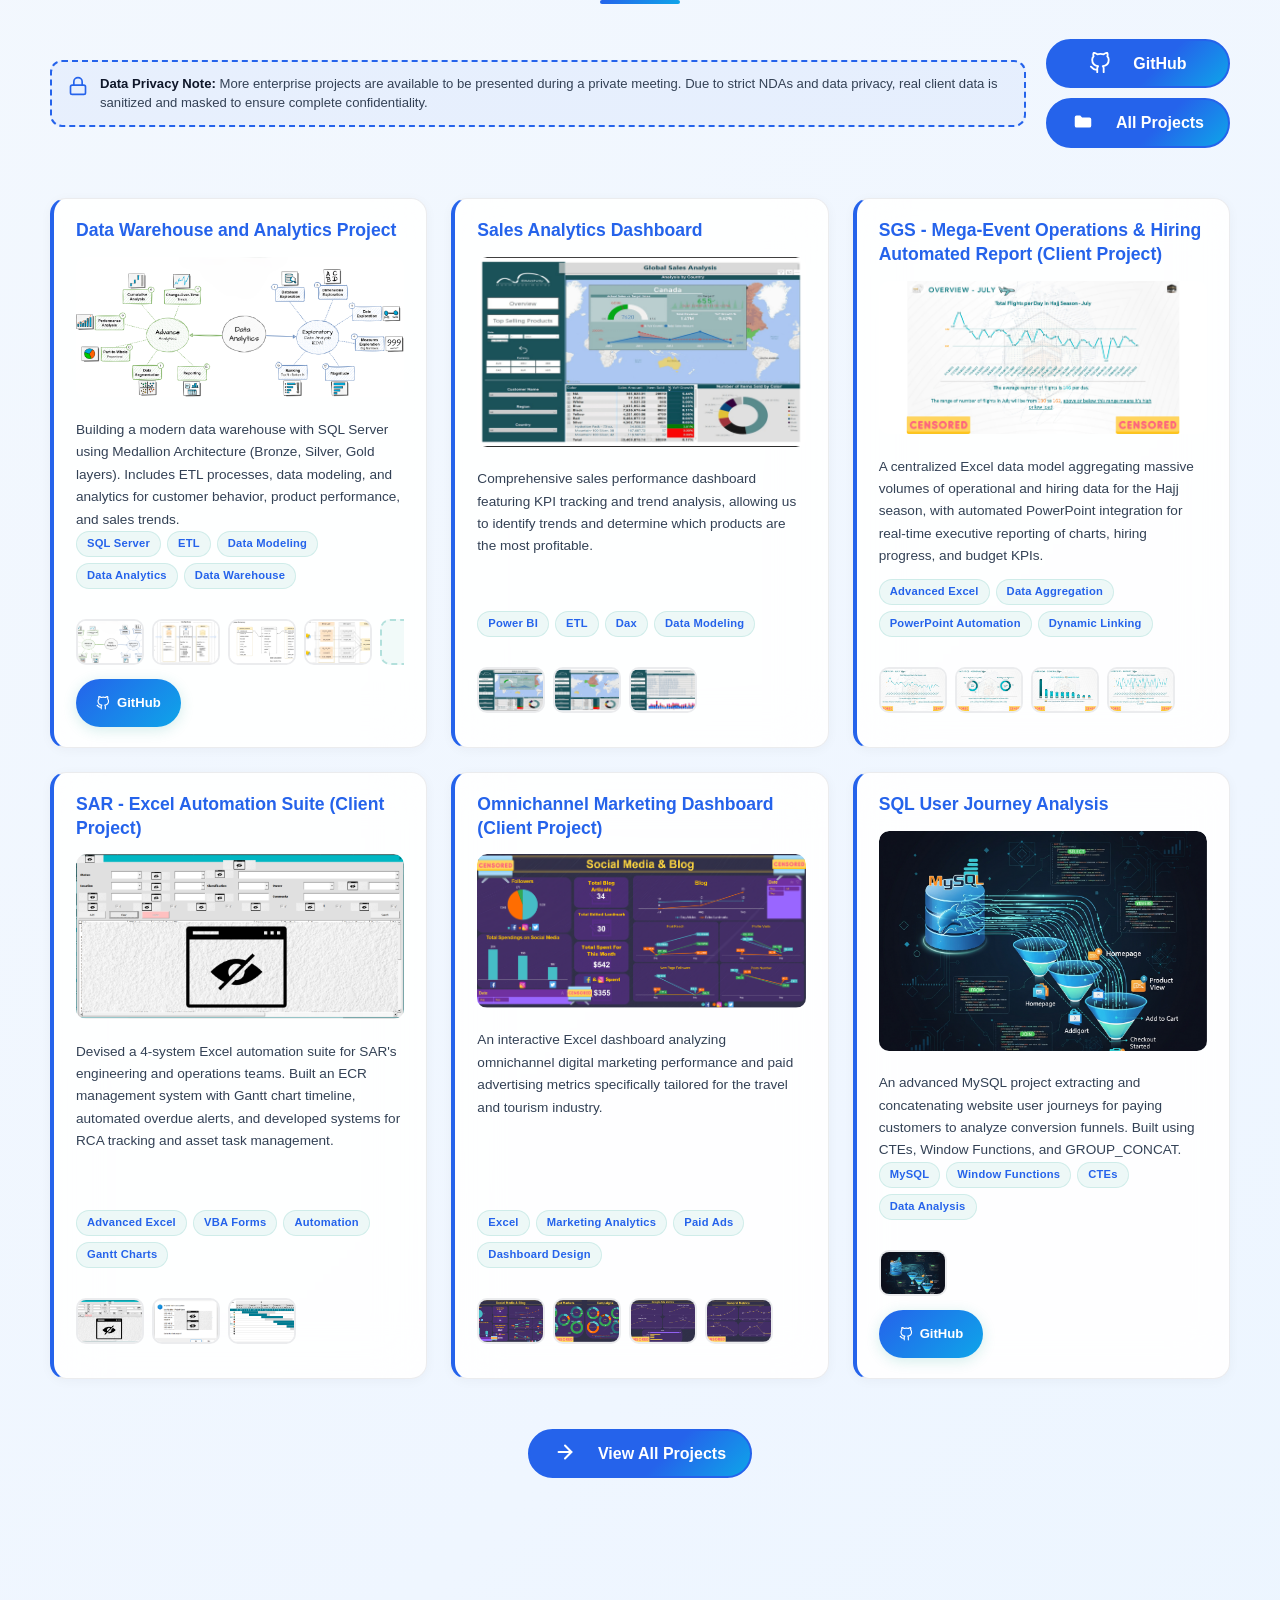
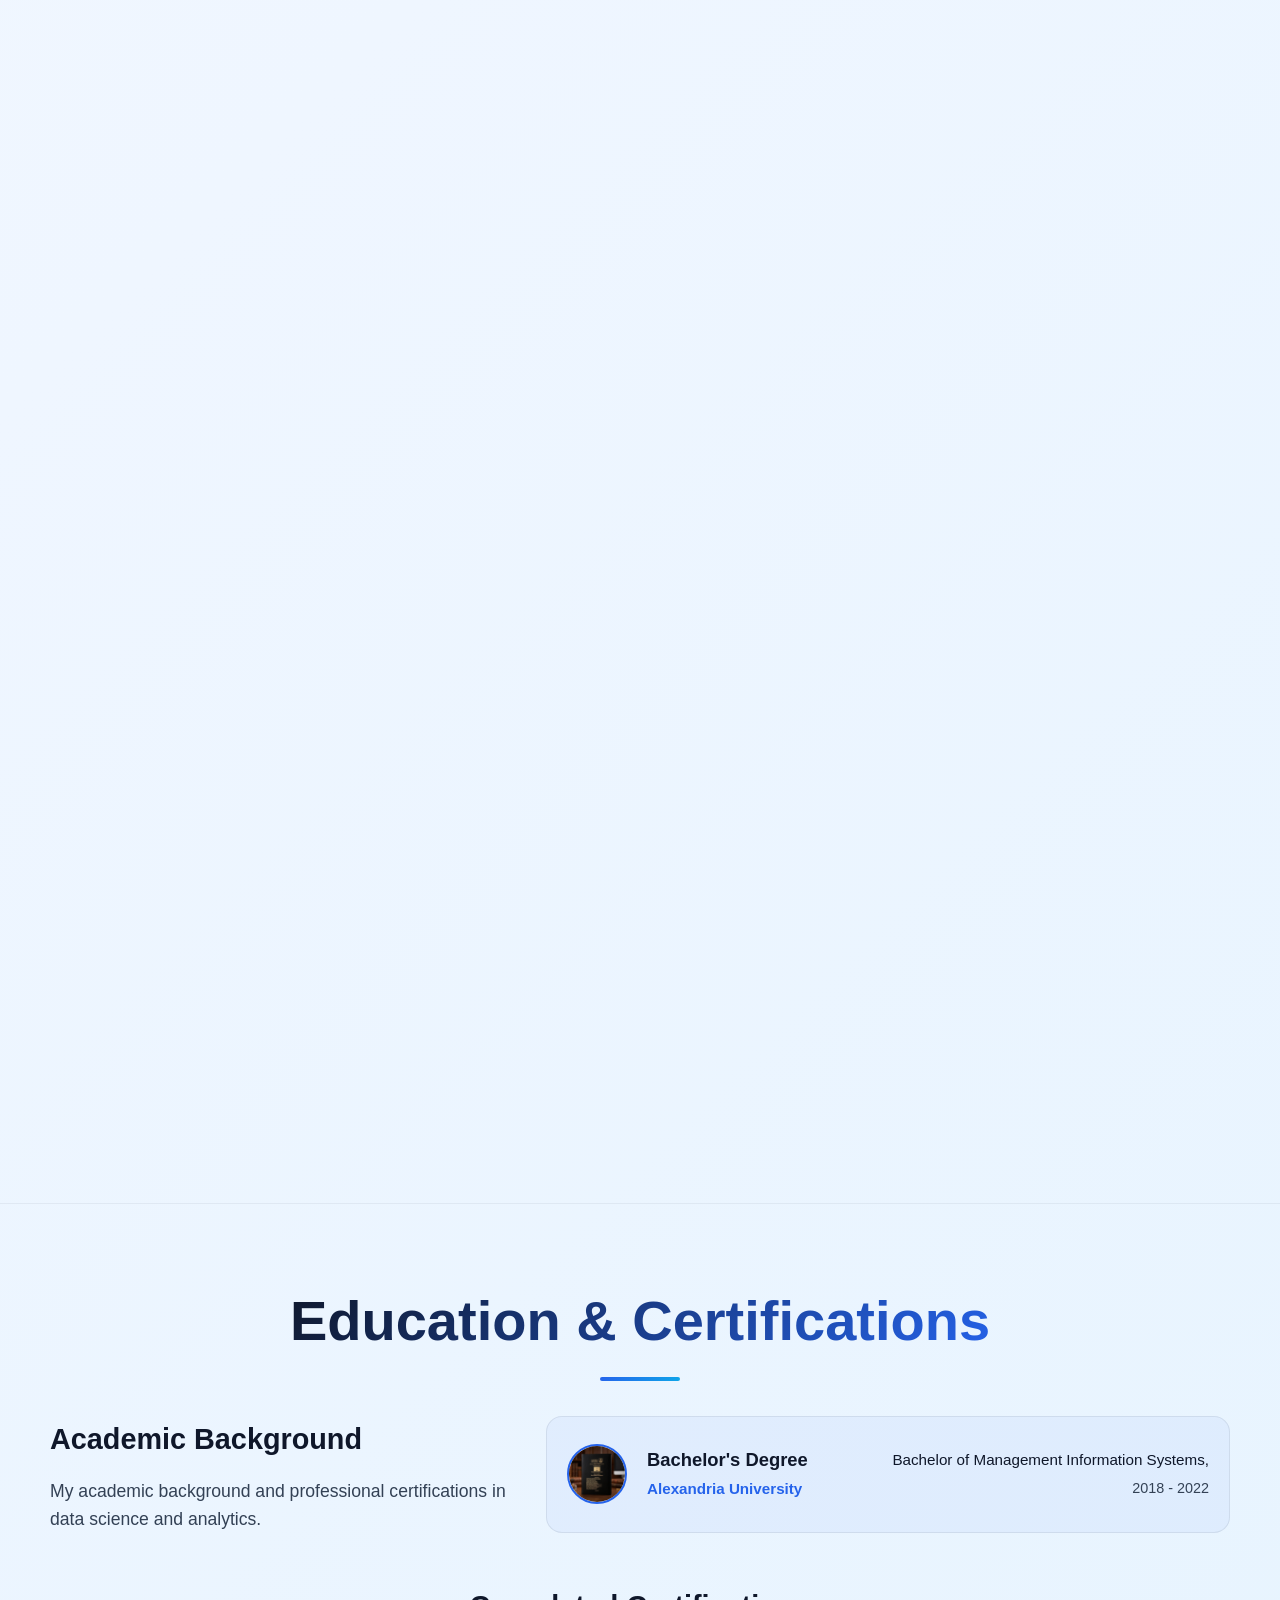
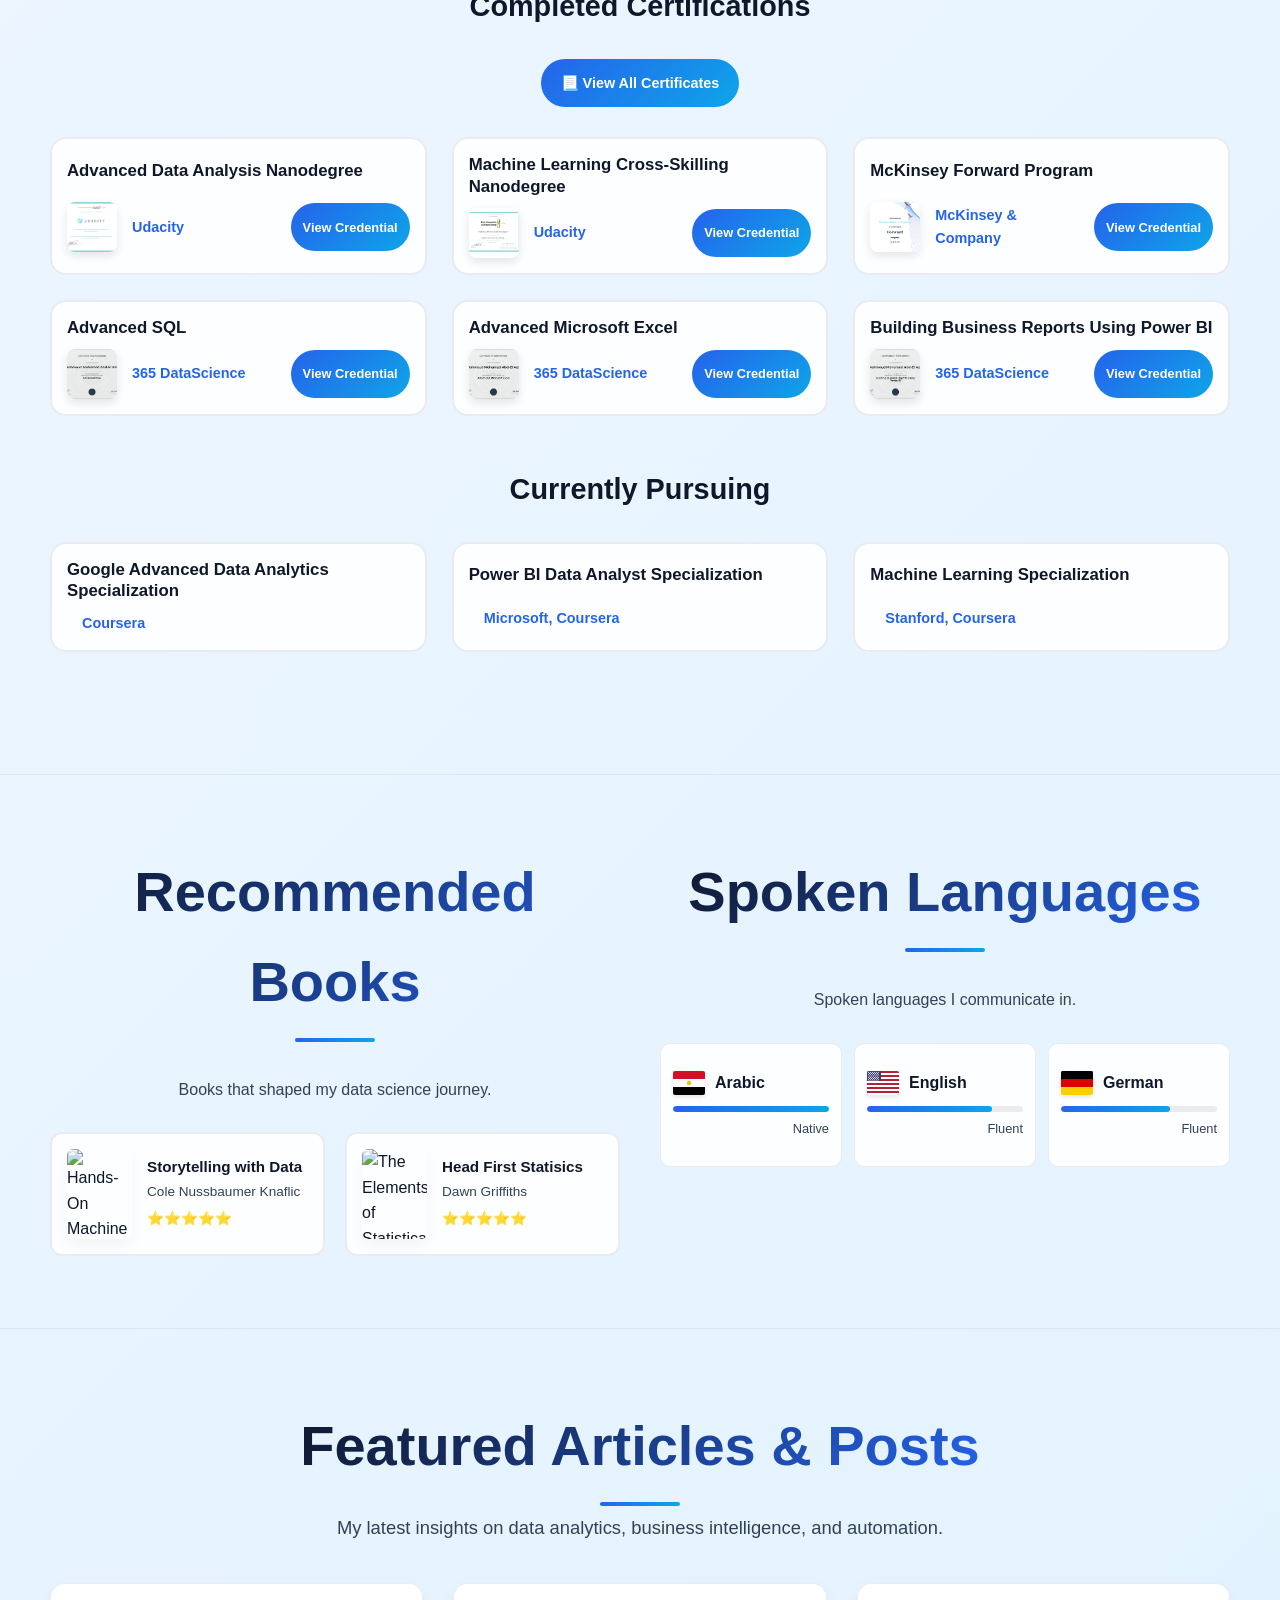
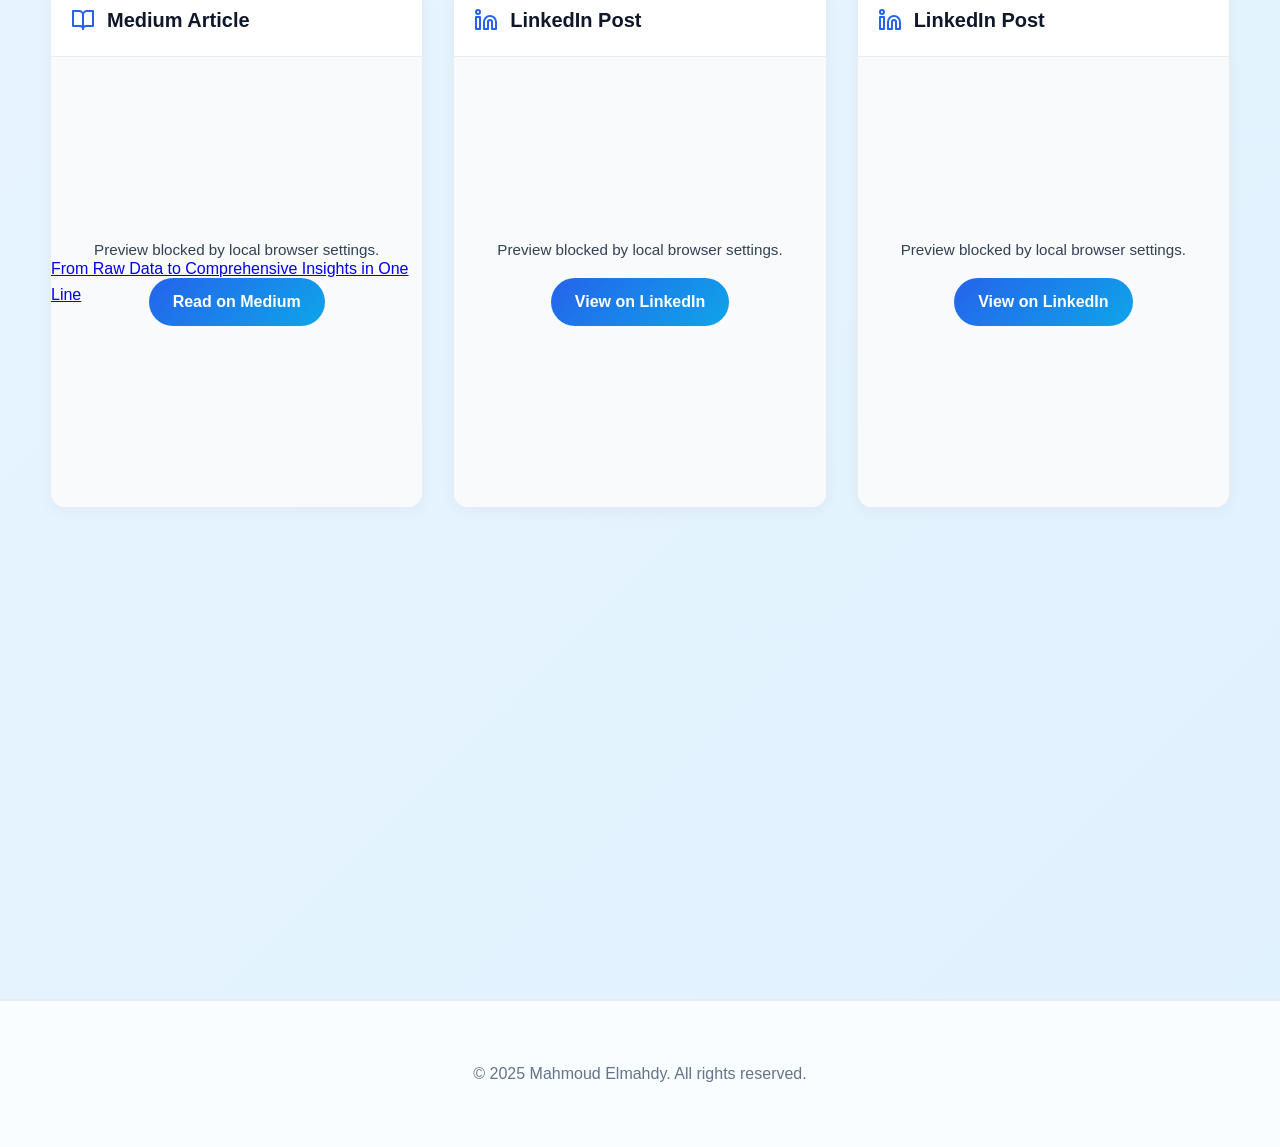
==== commit 79ed74b7: "style: enhance animations and layout adjustments across index and projects pages for improved visual" ====
--- a/index.html
+++ b/index.html
@@ -136,7 +136,7 @@
             height: 18px;
             color: var(--accent-primary);
             background: none;
-            animation: float 20s infinite linear;
+            animation: float 50s infinite linear;
             z-index: -1;
             opacity: 0.35;
             will-change: transform;
@@ -3403,8 +3403,8 @@
             particle.style.width = size + 'px';
             particle.style.height = size + 'px';
             particle.style.left = Math.random() * 100 + 'vw';
-            particle.style.animationDelay = Math.random() * 20 + 's';
-            particle.style.animationDuration = (18 + Math.random() * 8) + 's';
+            particle.style.animationDelay = Math.random() * 50 + 's';
+            particle.style.animationDuration = (42 + Math.random() * 28) + 's';
             particle.style.opacity = (0.22 + Math.random() * 0.2).toString();
             document.body.appendChild(particle);
         }
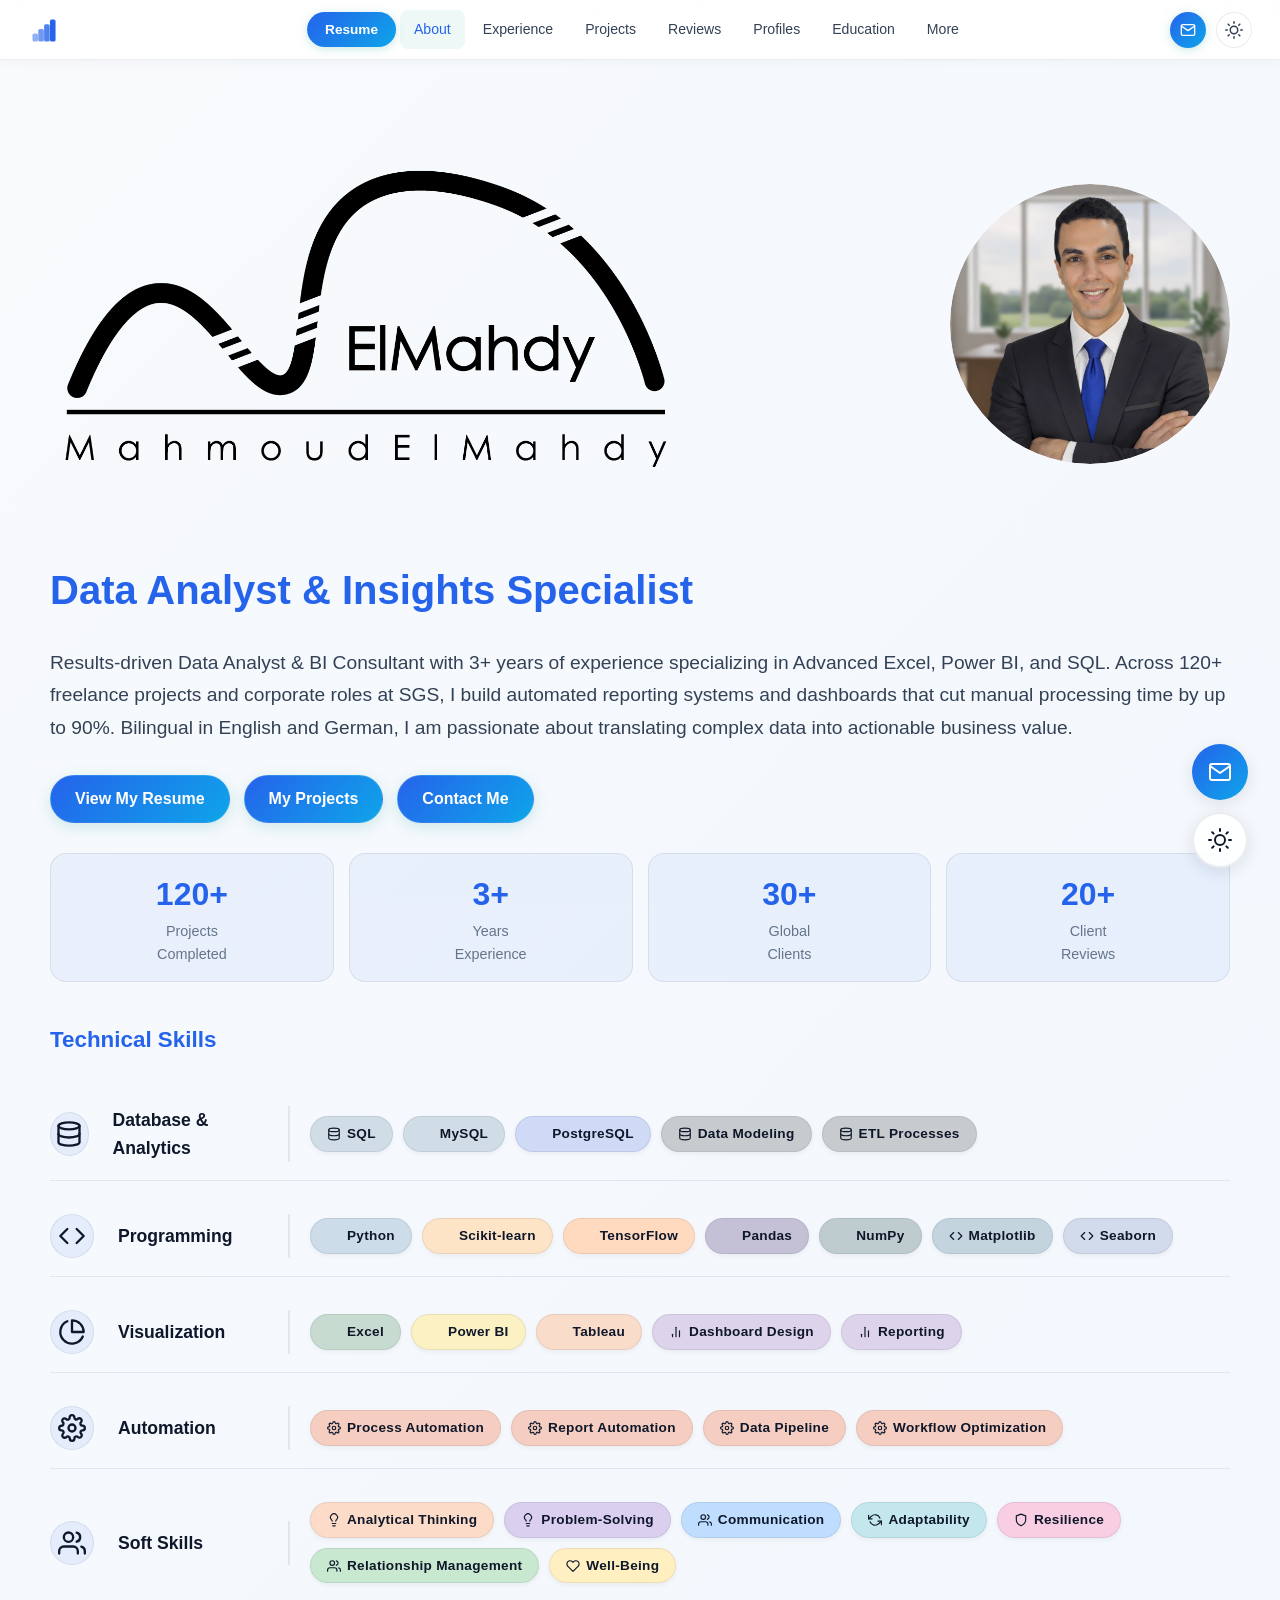
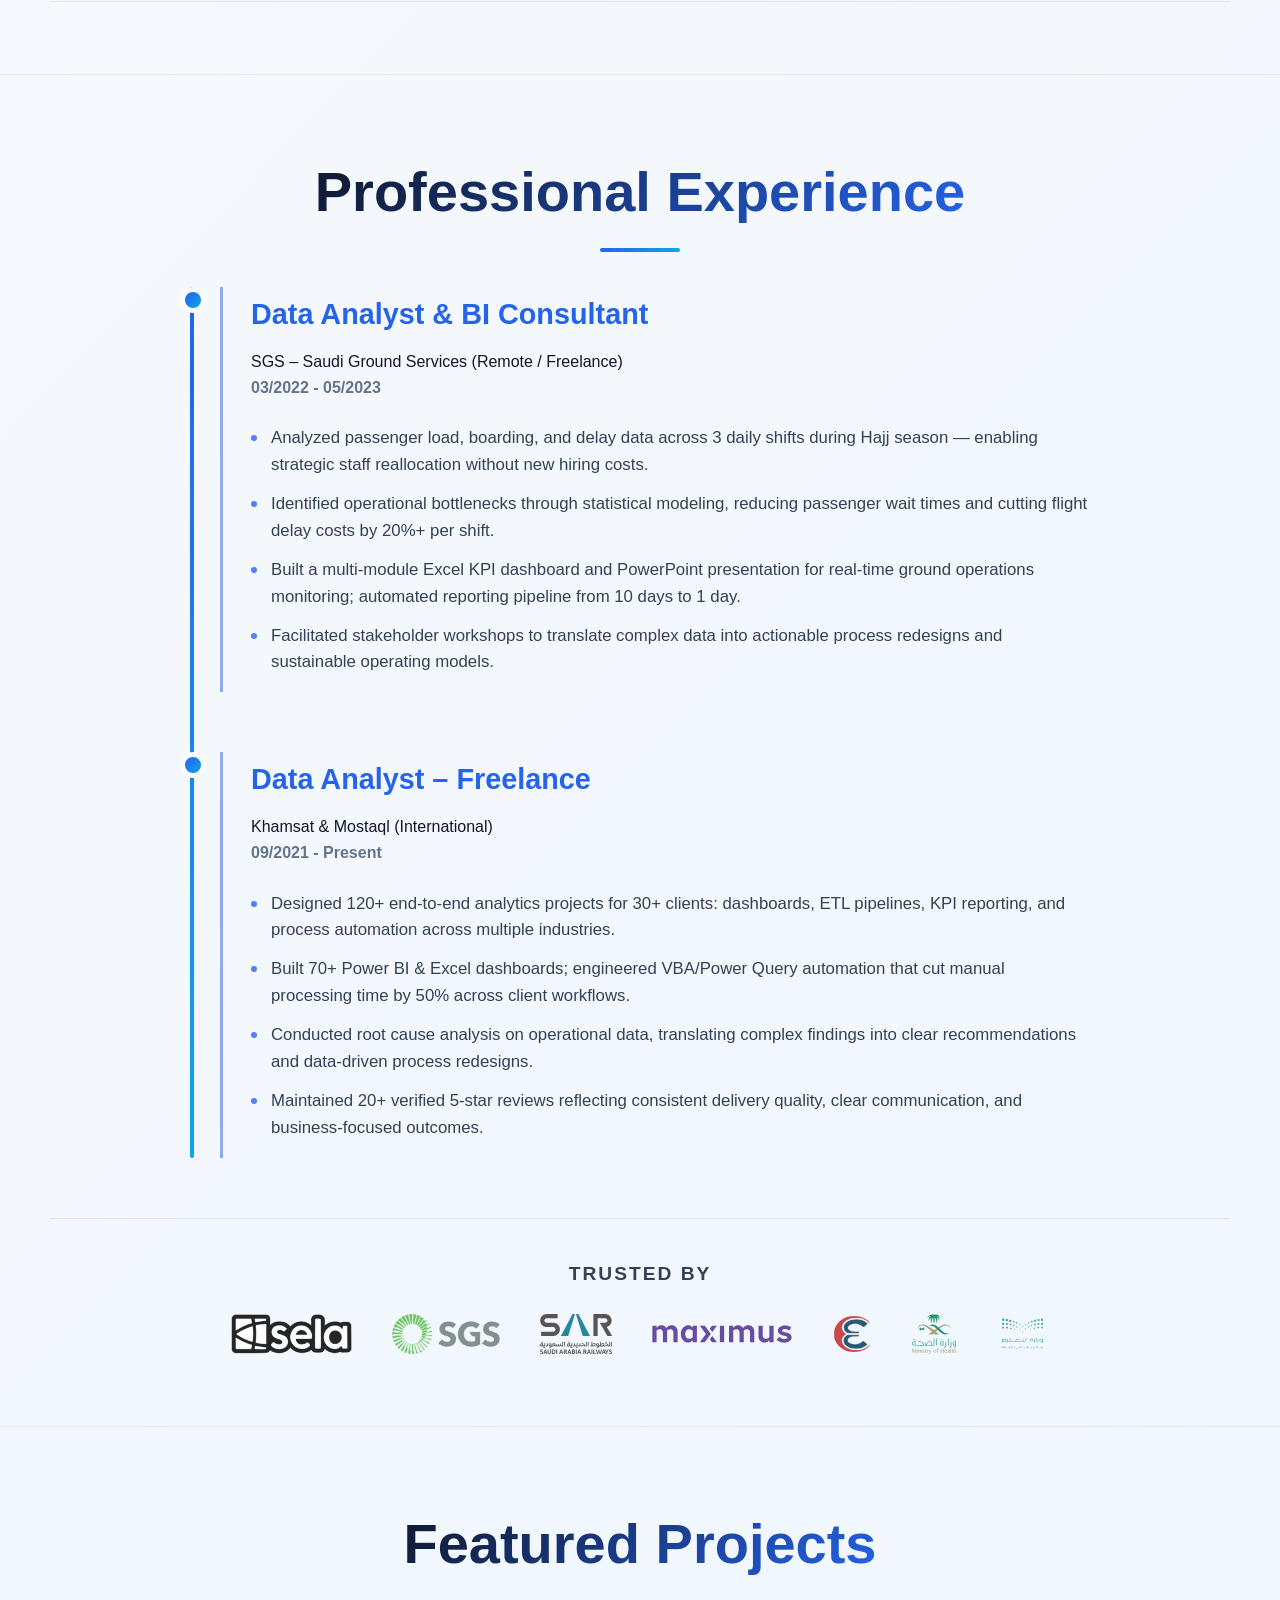
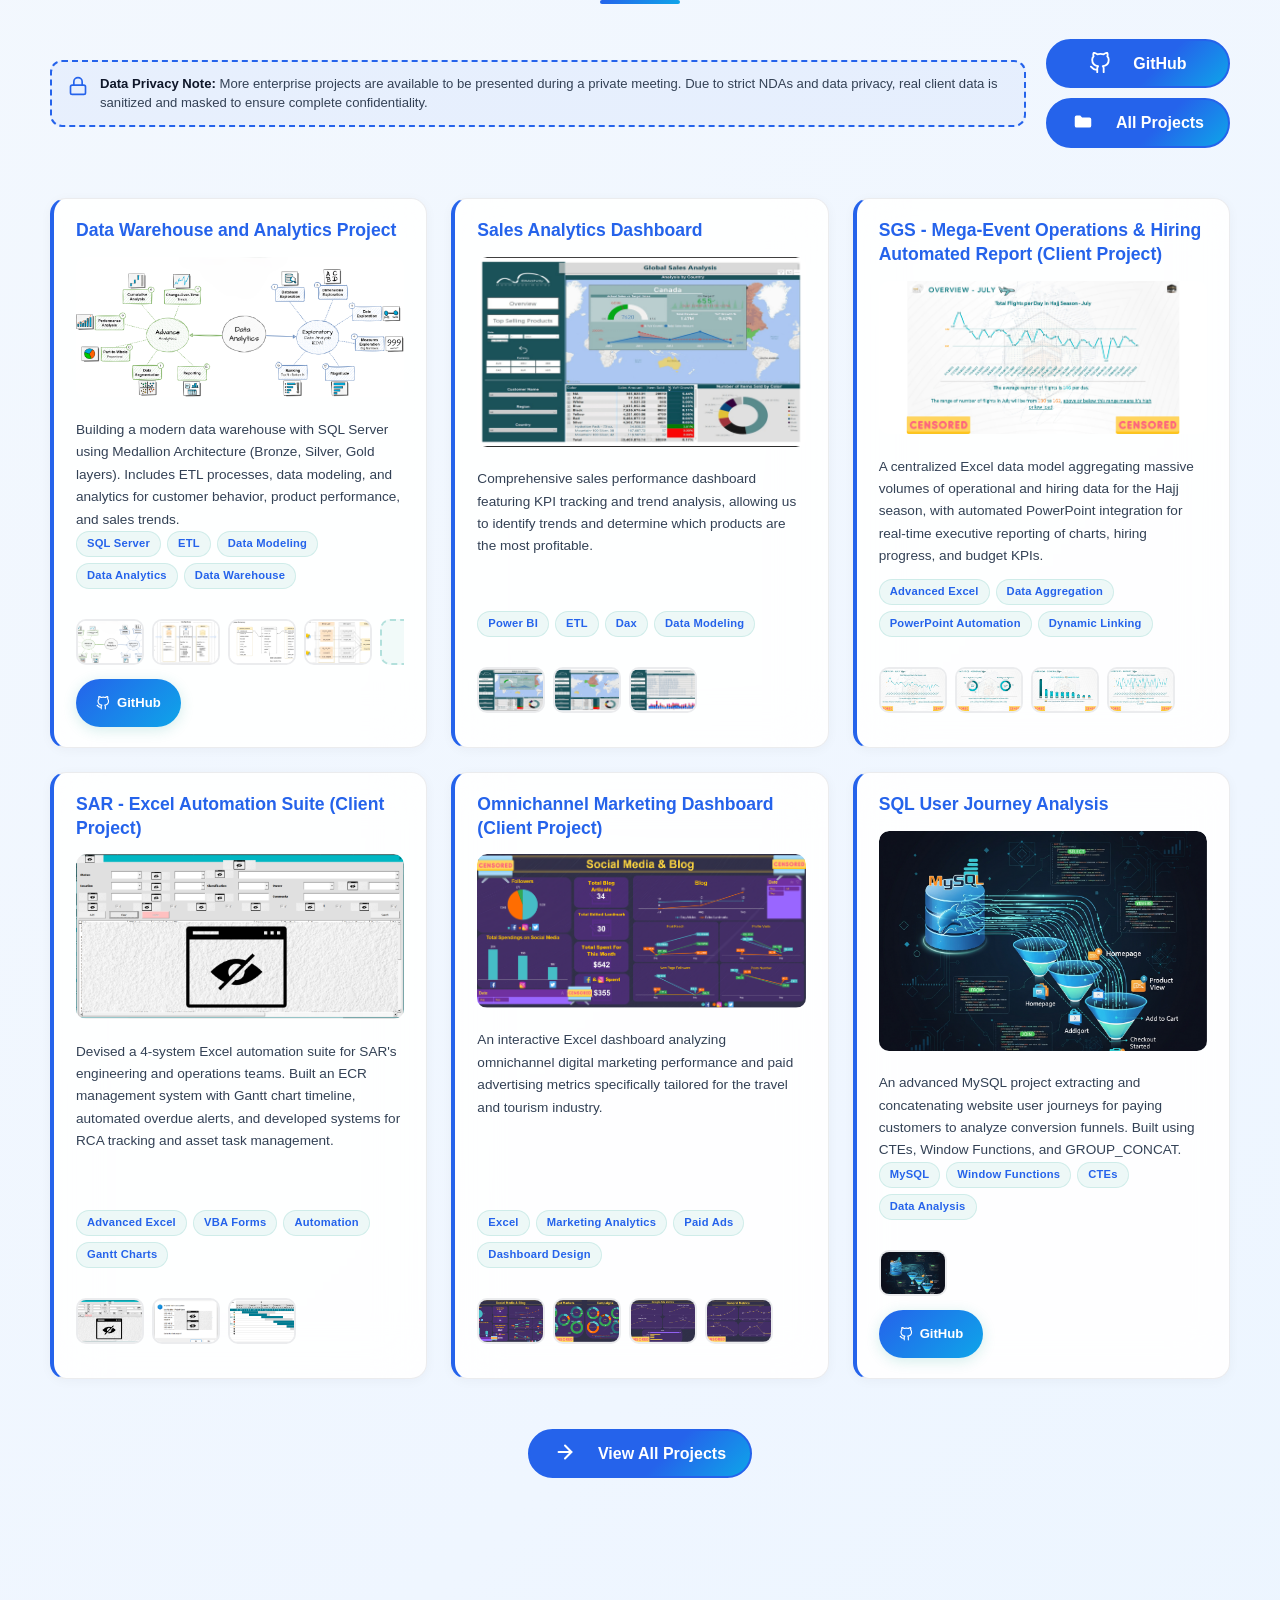
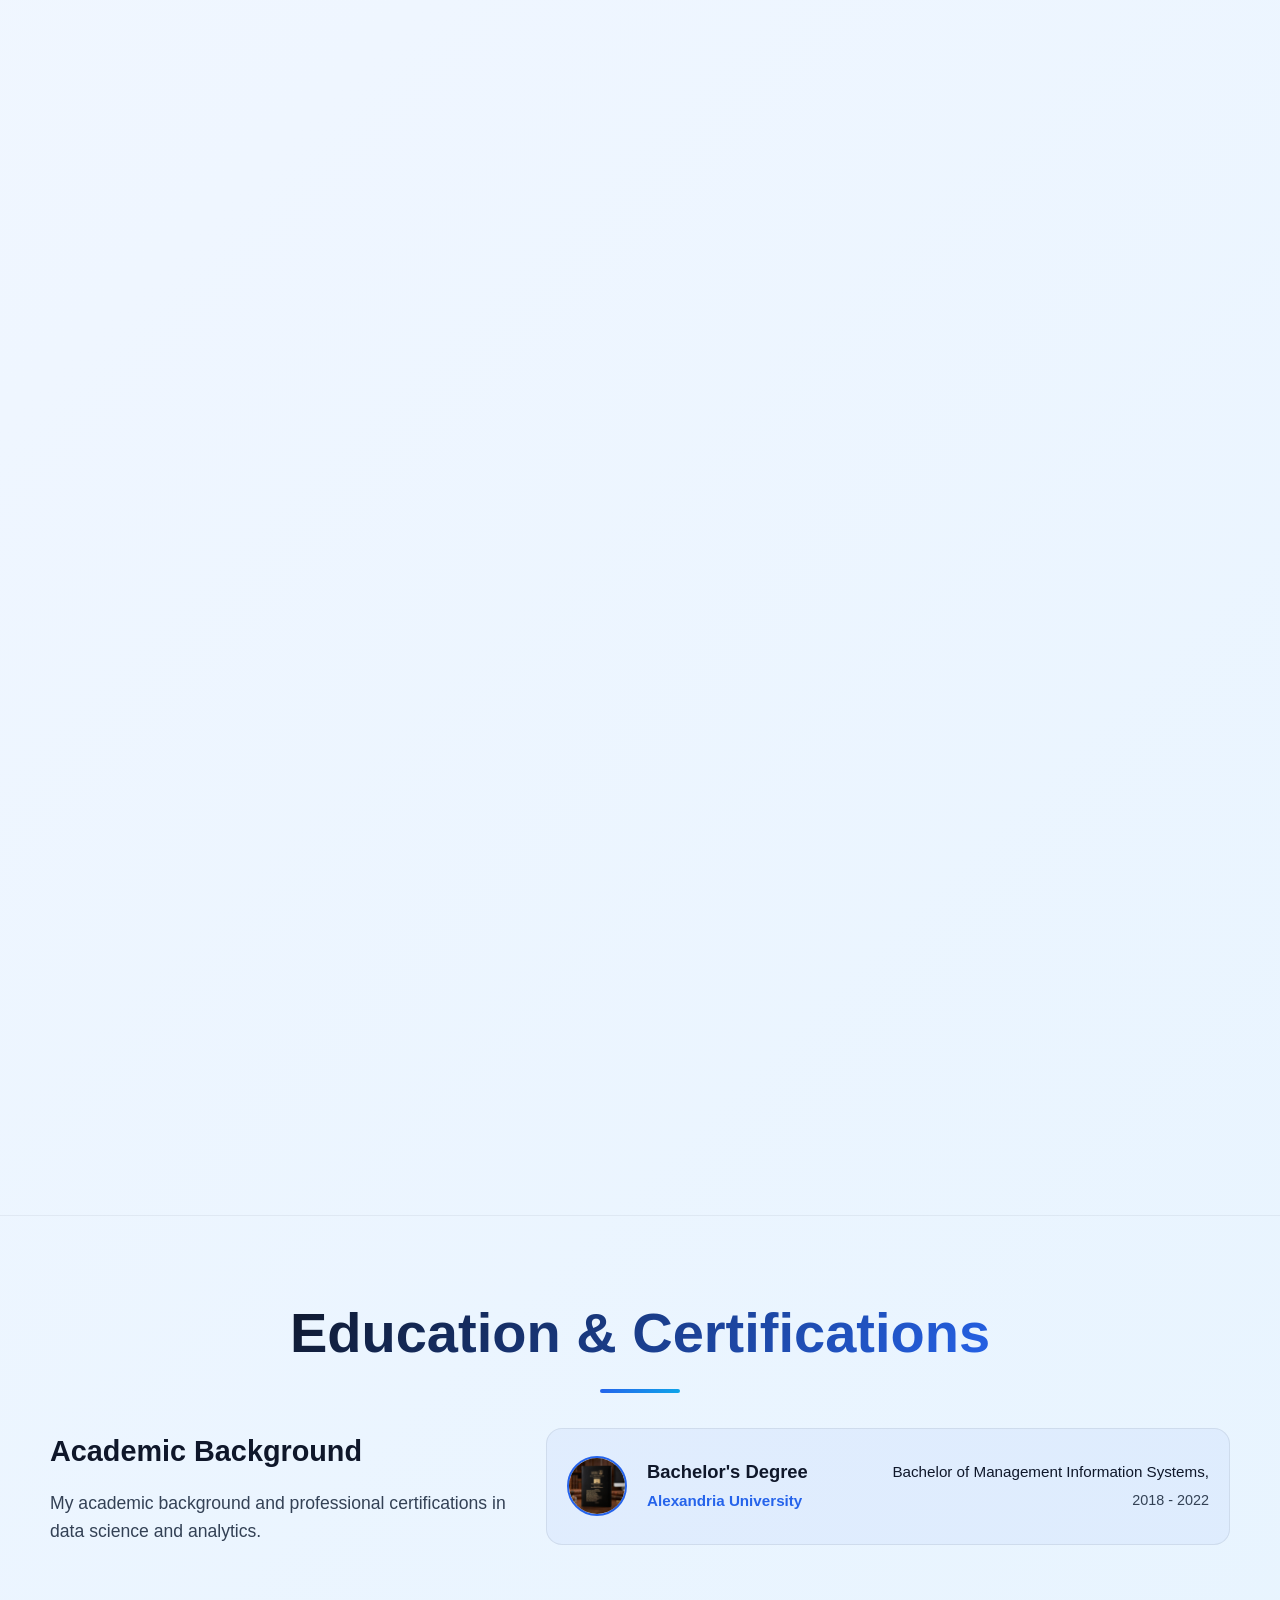
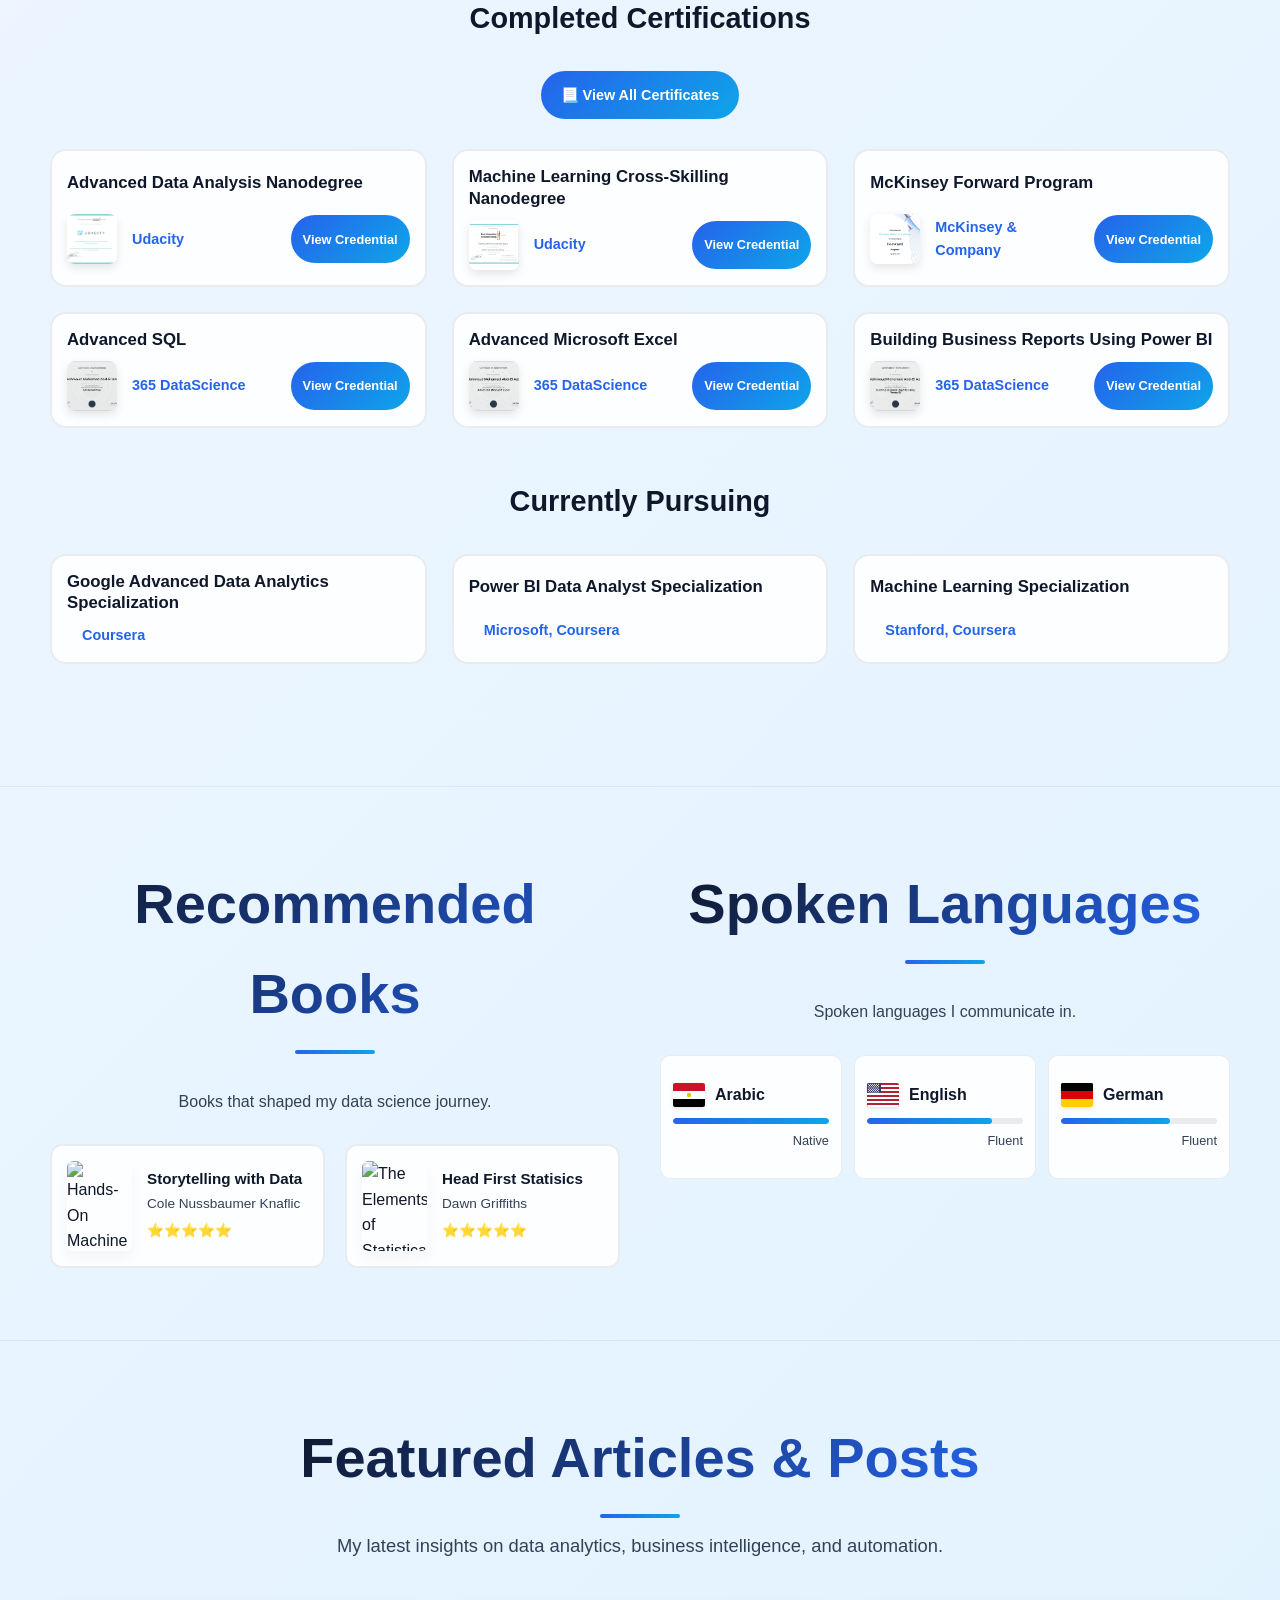
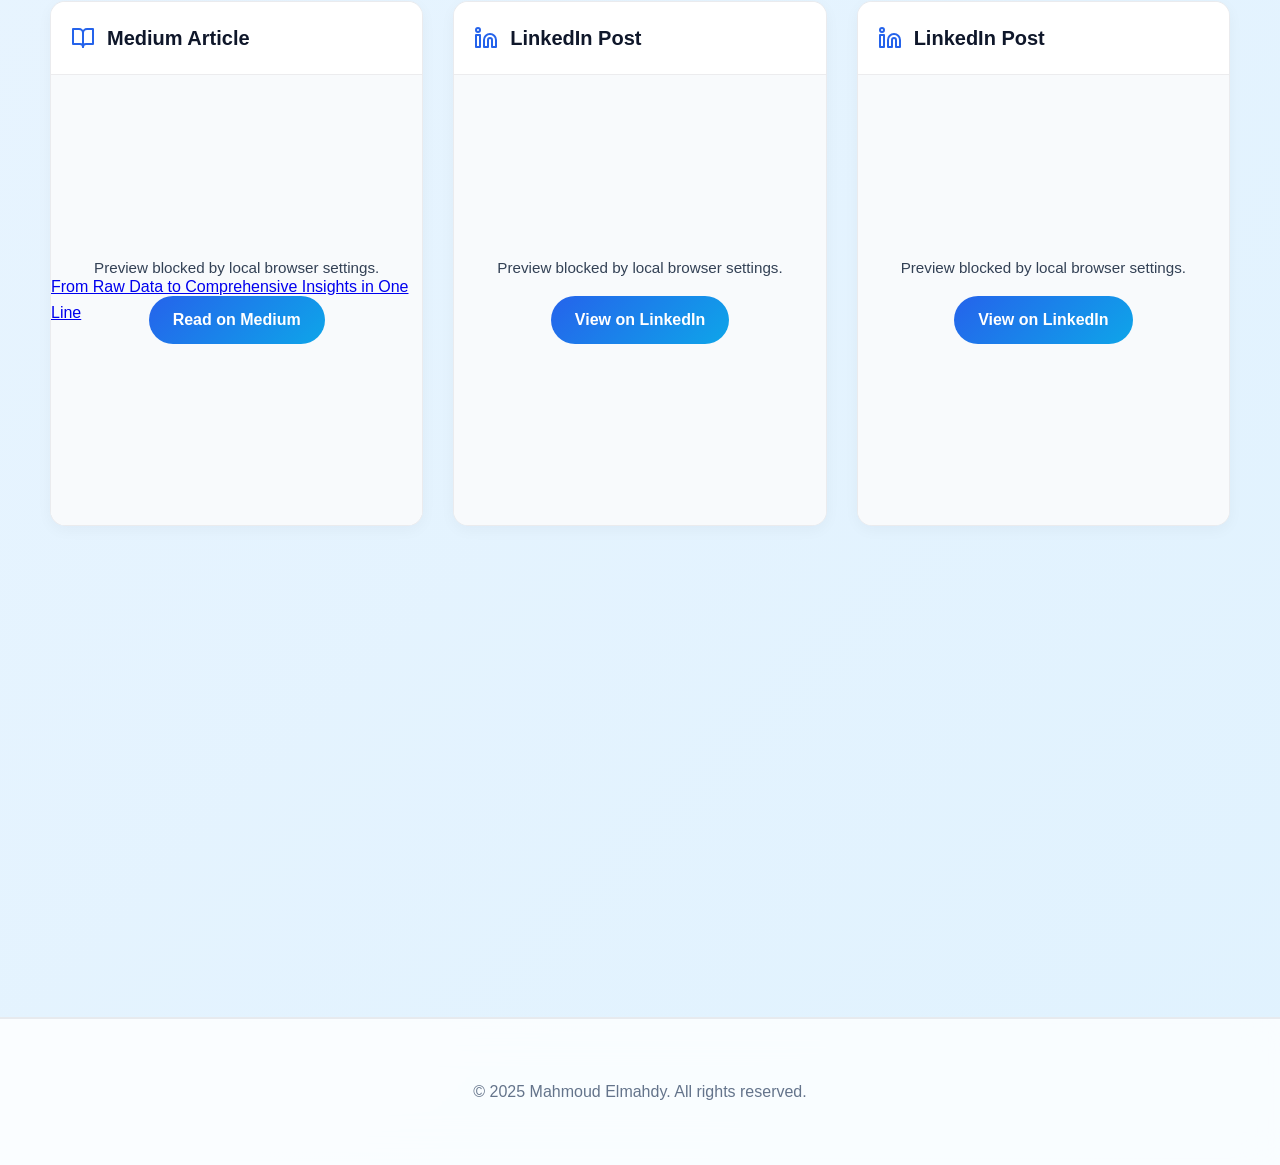
==== commit cfeaca70: "style: adjust margins for section titles and intros to improve spacing and layout consistency" ====
--- a/index.html
+++ b/index.html
@@ -619,7 +619,7 @@
             text-align: center;
             color: var(--text-secondary);
             font-size: 1.15rem;
-            margin: -28px auto 40px;
+            margin: 0 auto 40px;
             max-width: 720px;
             line-height: 1.65;
         }
@@ -635,6 +635,14 @@
             -webkit-text-fill-color: transparent;
             background-clip: text;
             position: relative;
+        }
+
+        .section-title:has(+ .section-intro) {
+            margin-bottom: 28px;
+        }
+
+        .section-title + .section-intro {
+            margin-top: 10px;
         }
 
         .section-title::after {
@@ -1161,6 +1169,14 @@
             .section-title {
                 font-size: 2.2rem;
                 margin-bottom: 55px;
+            }
+
+            .section-title:has(+ .section-intro) {
+                margin-bottom: 32px;
+            }
+
+            .section-title + .section-intro {
+                margin-top: 8px;
             }
             .review-card {
                 min-width: 0;
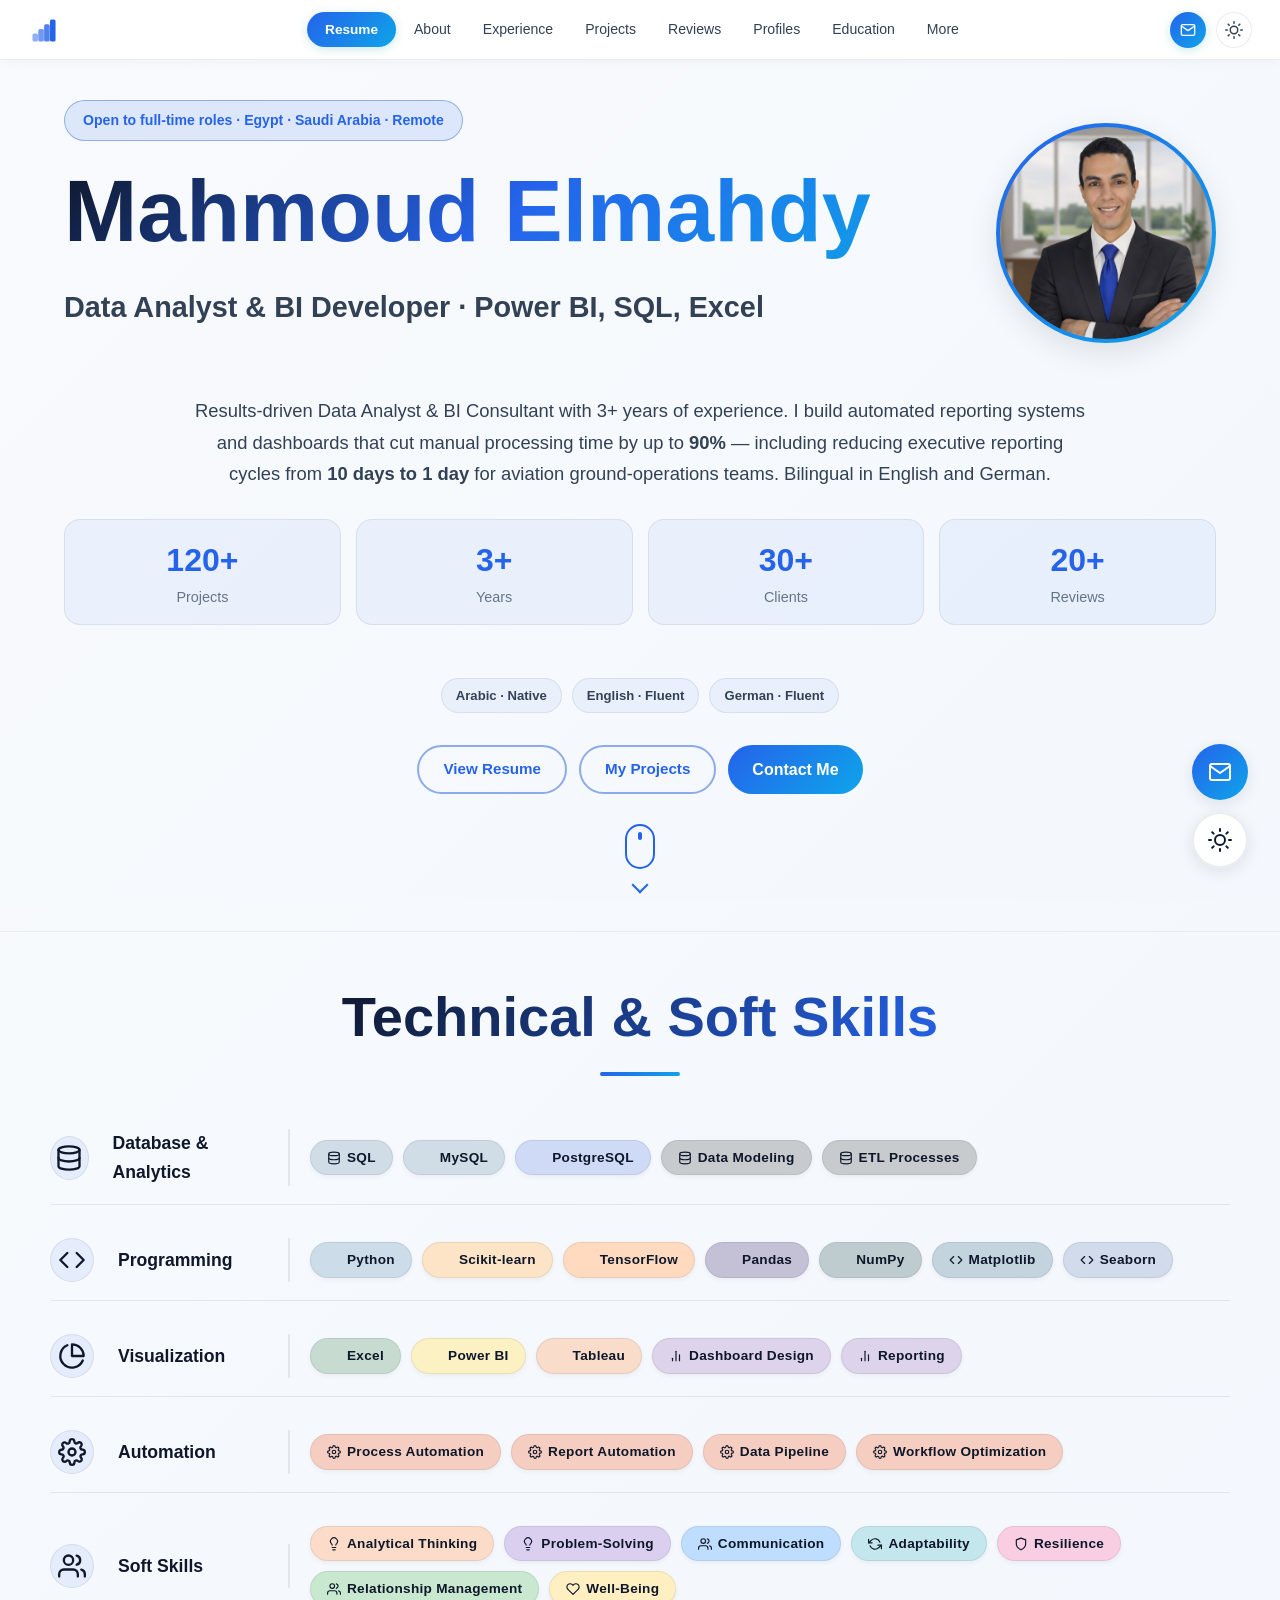
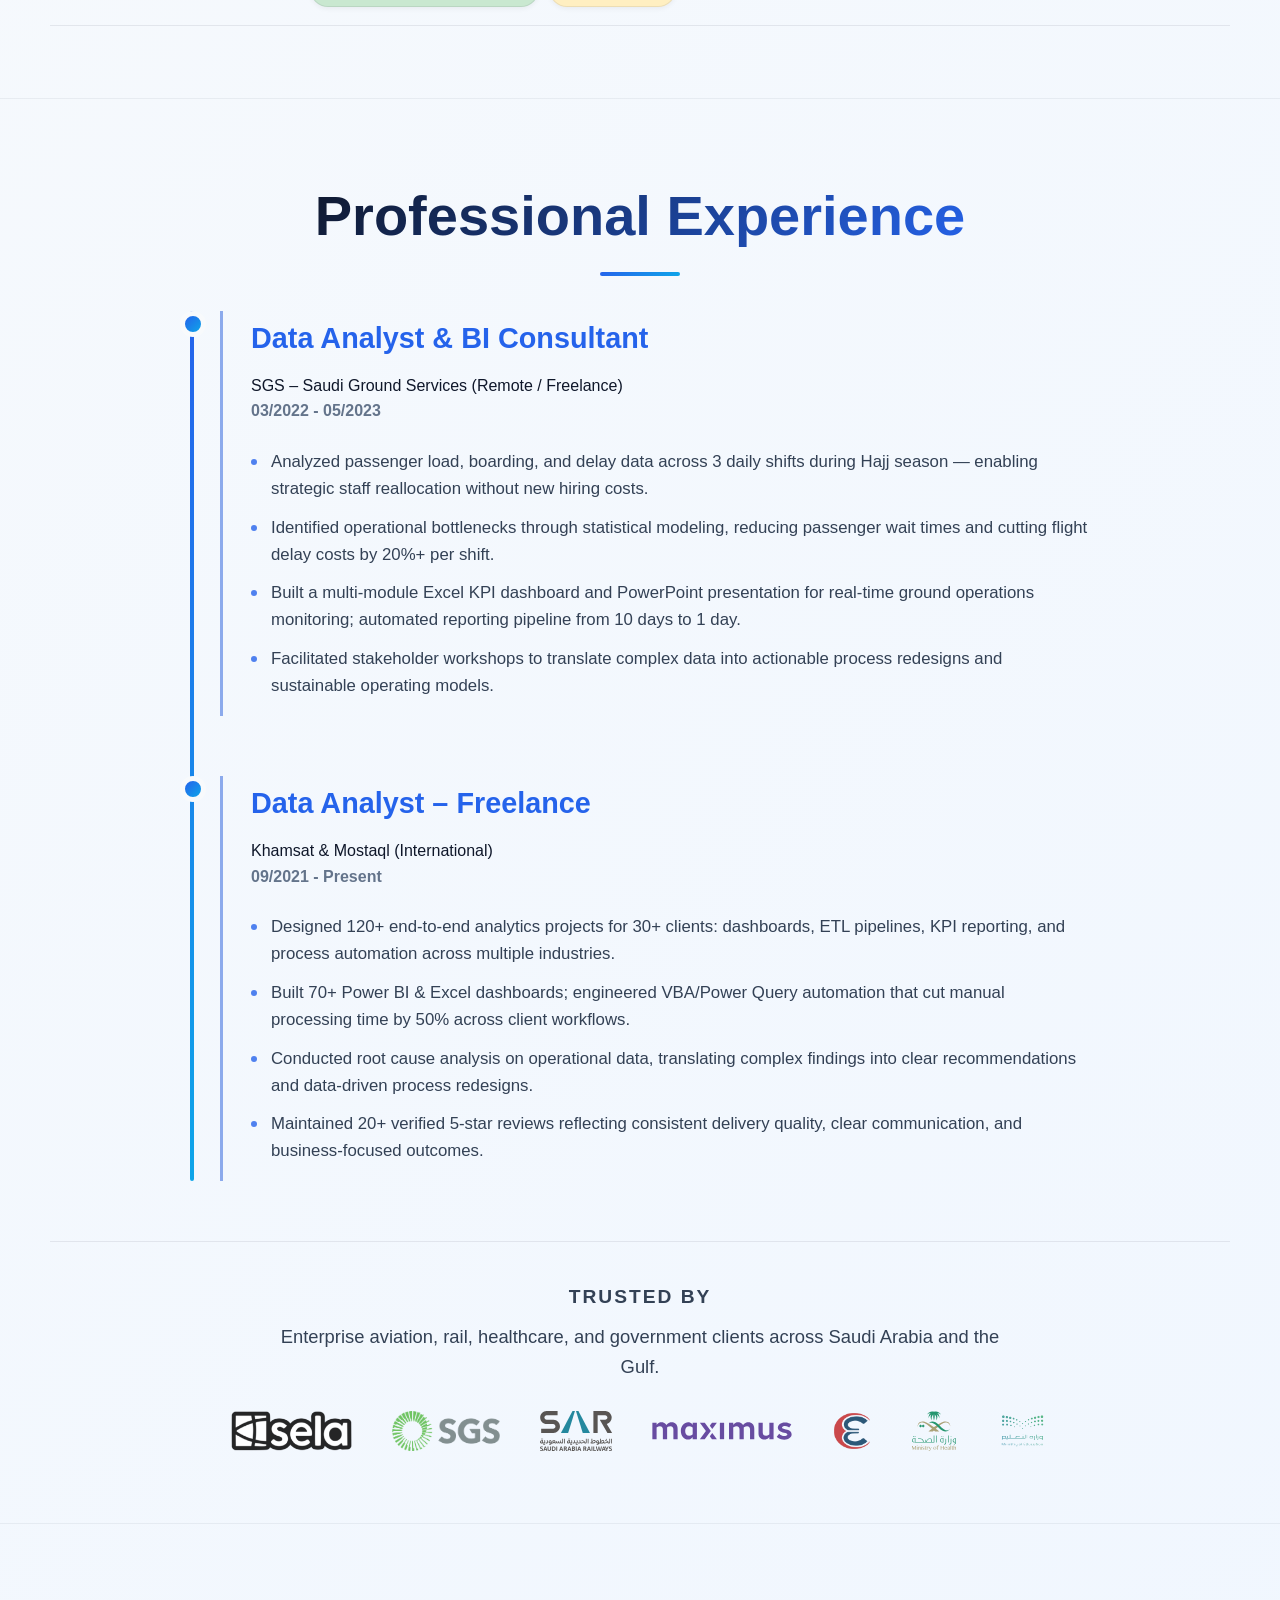
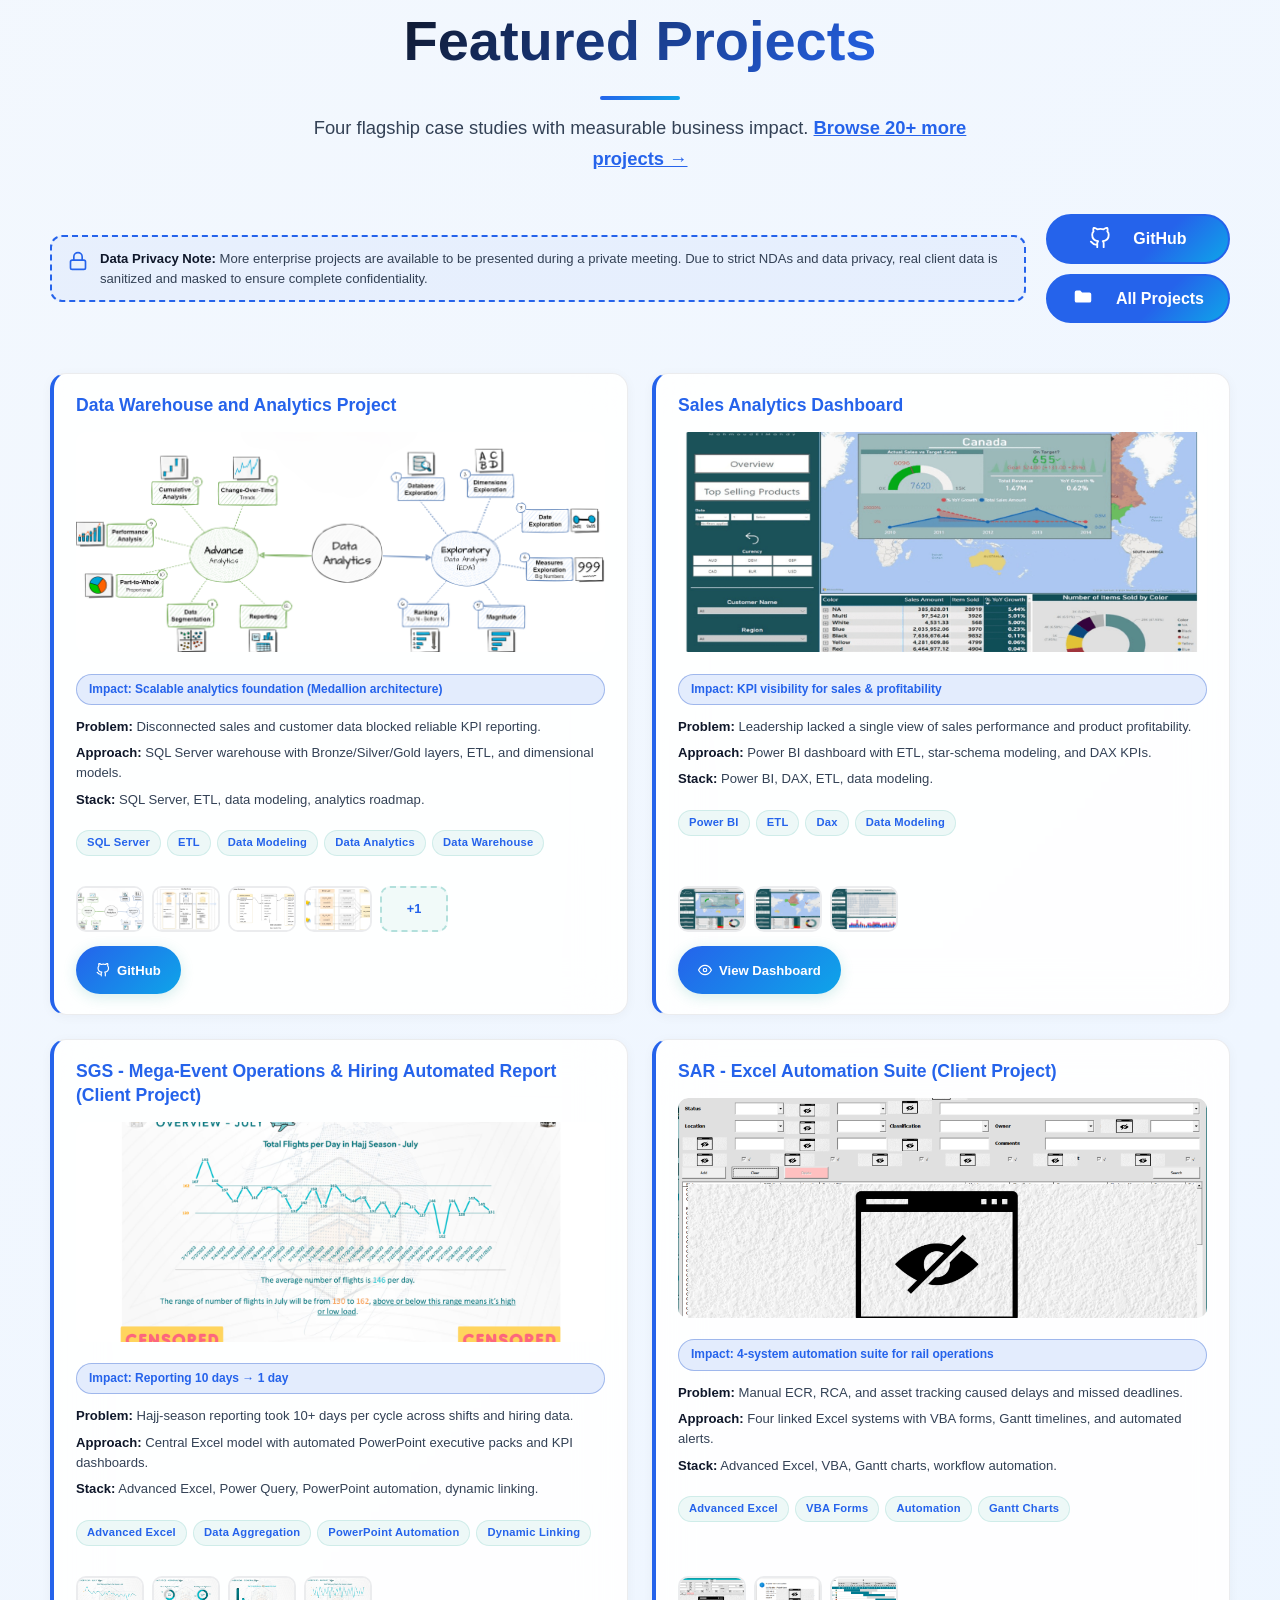
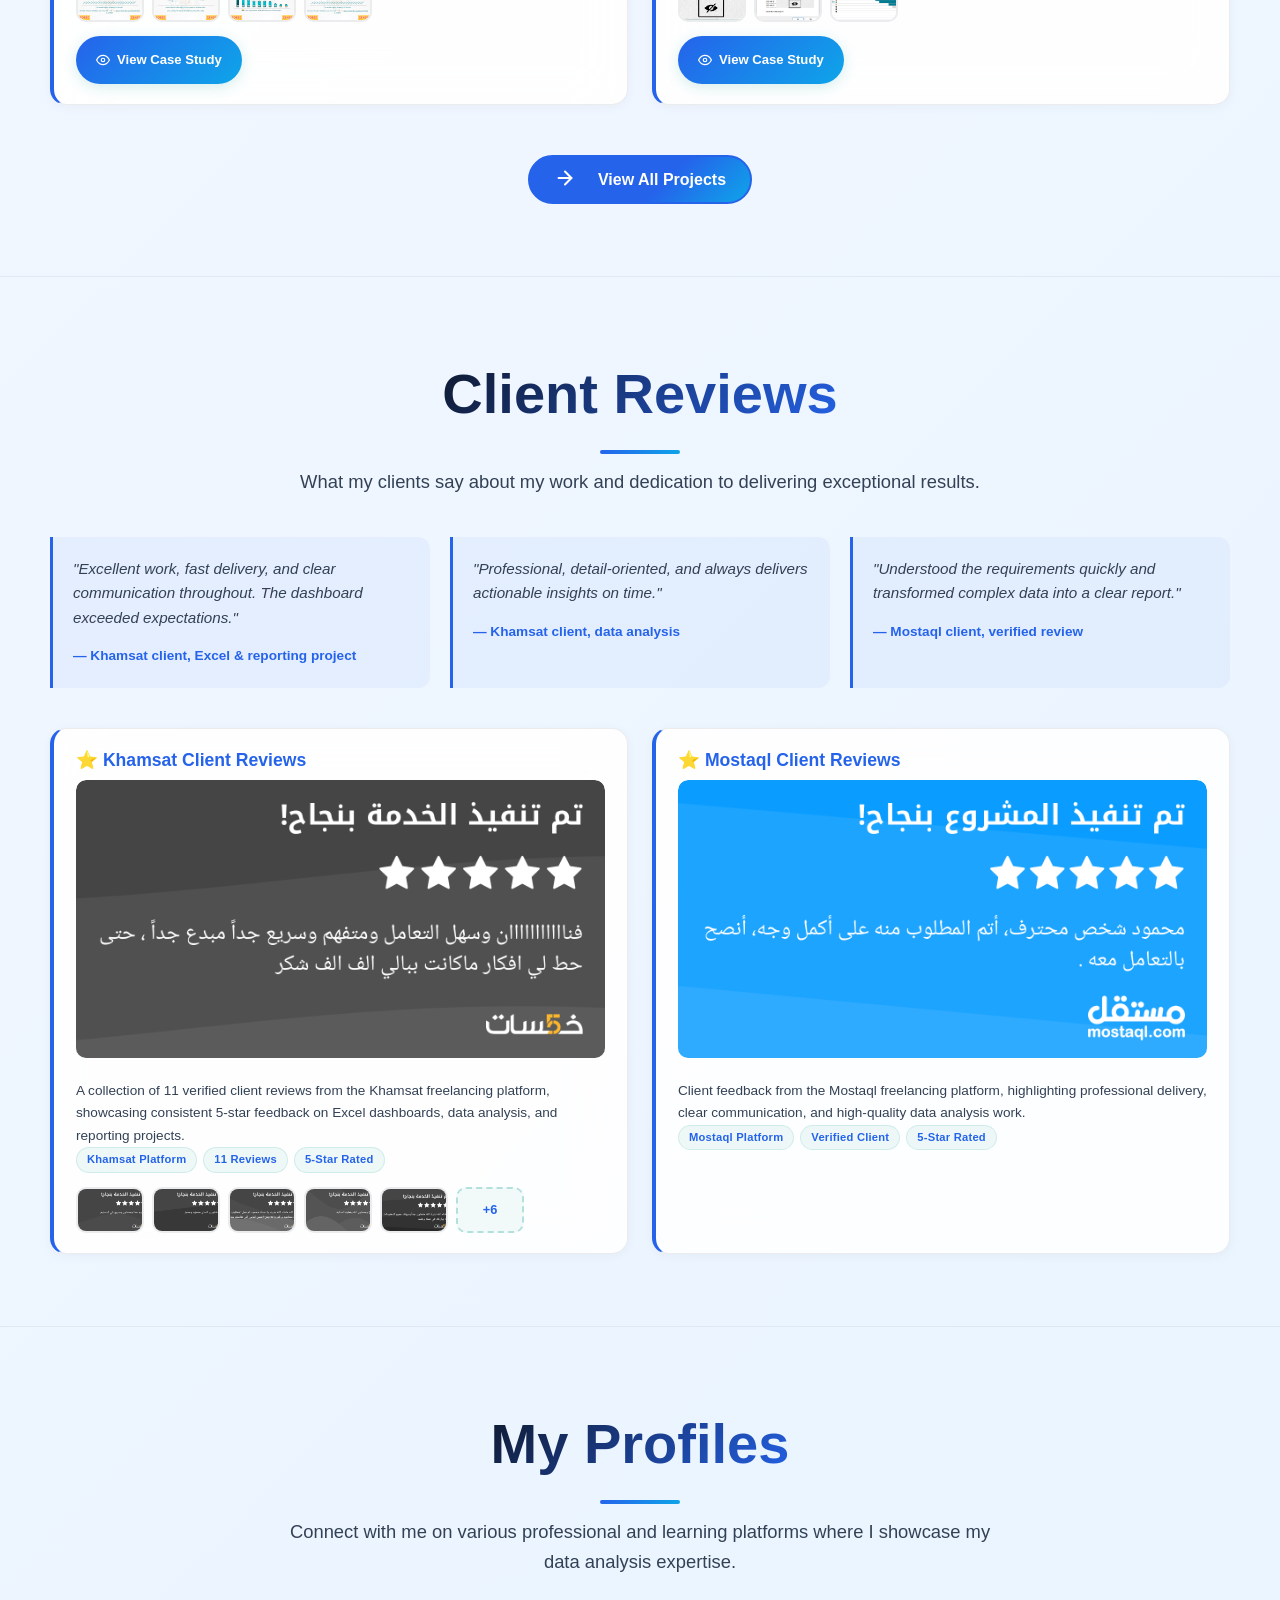
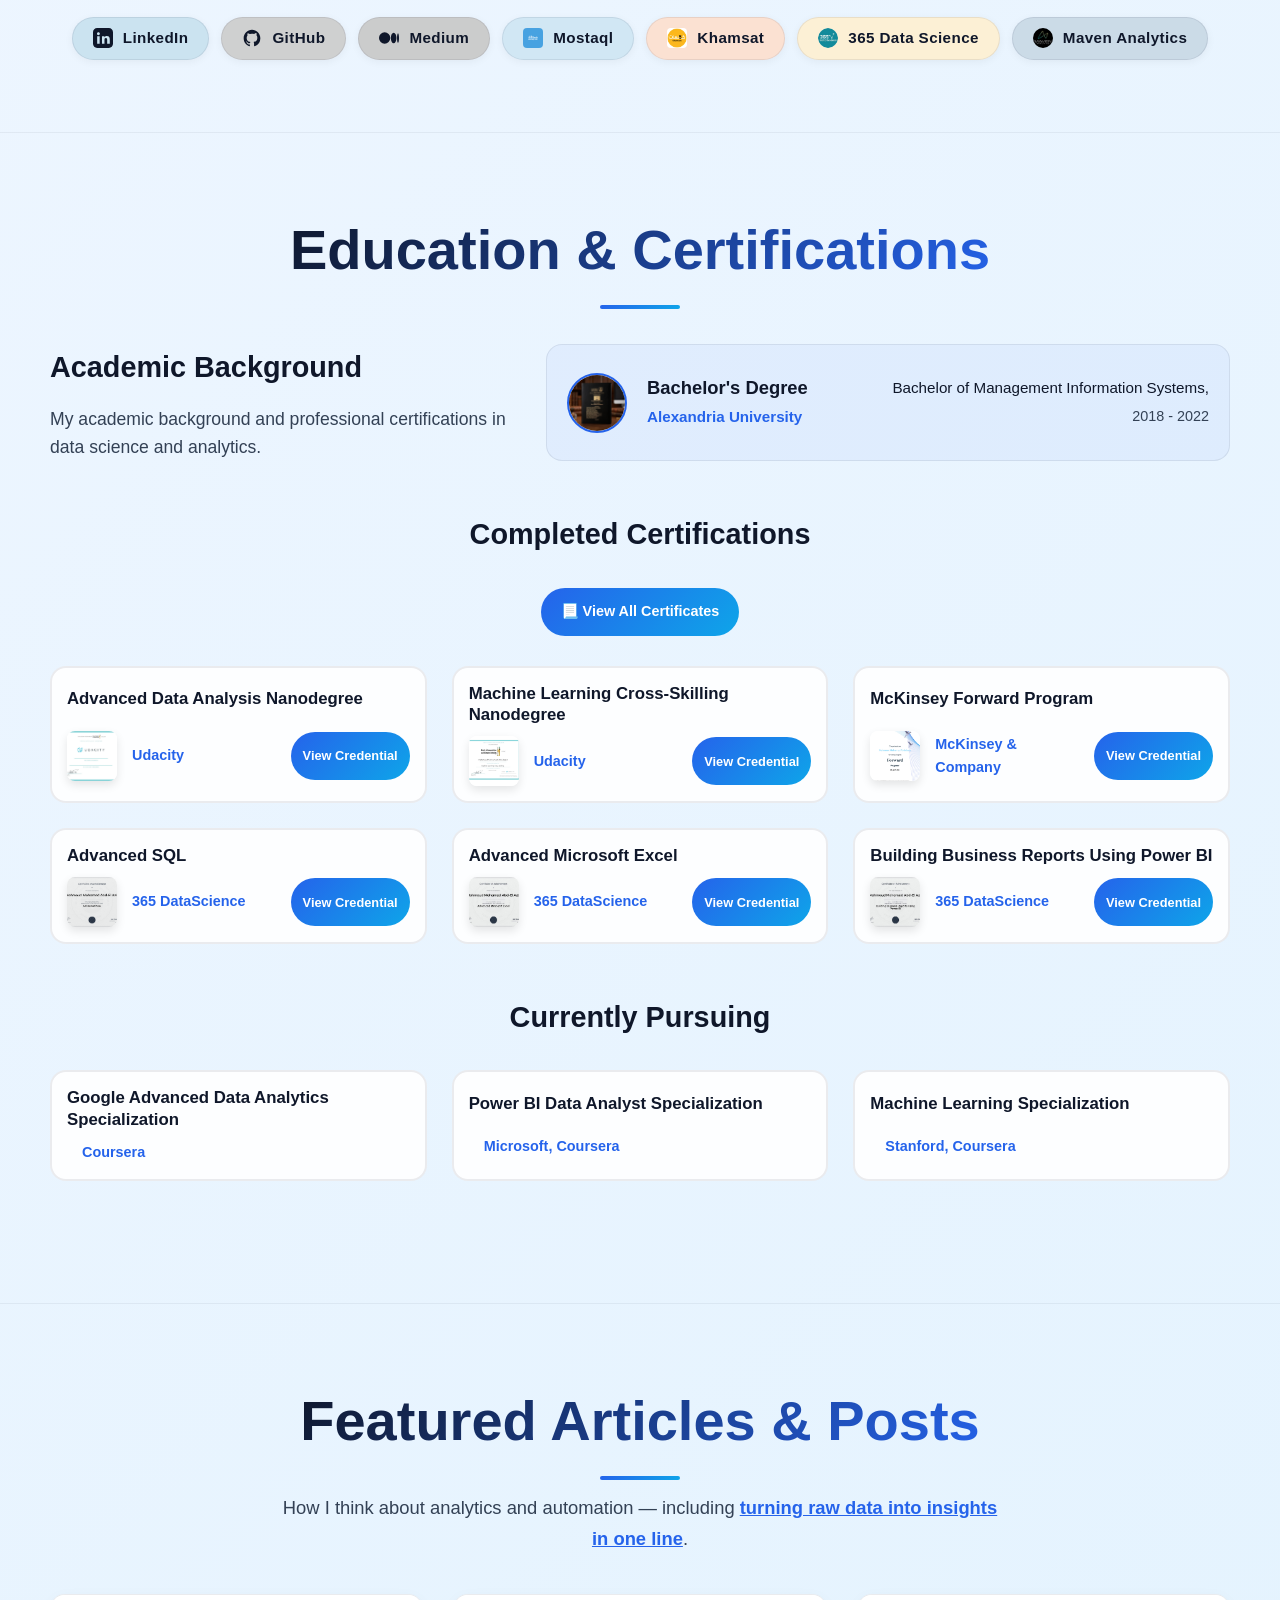
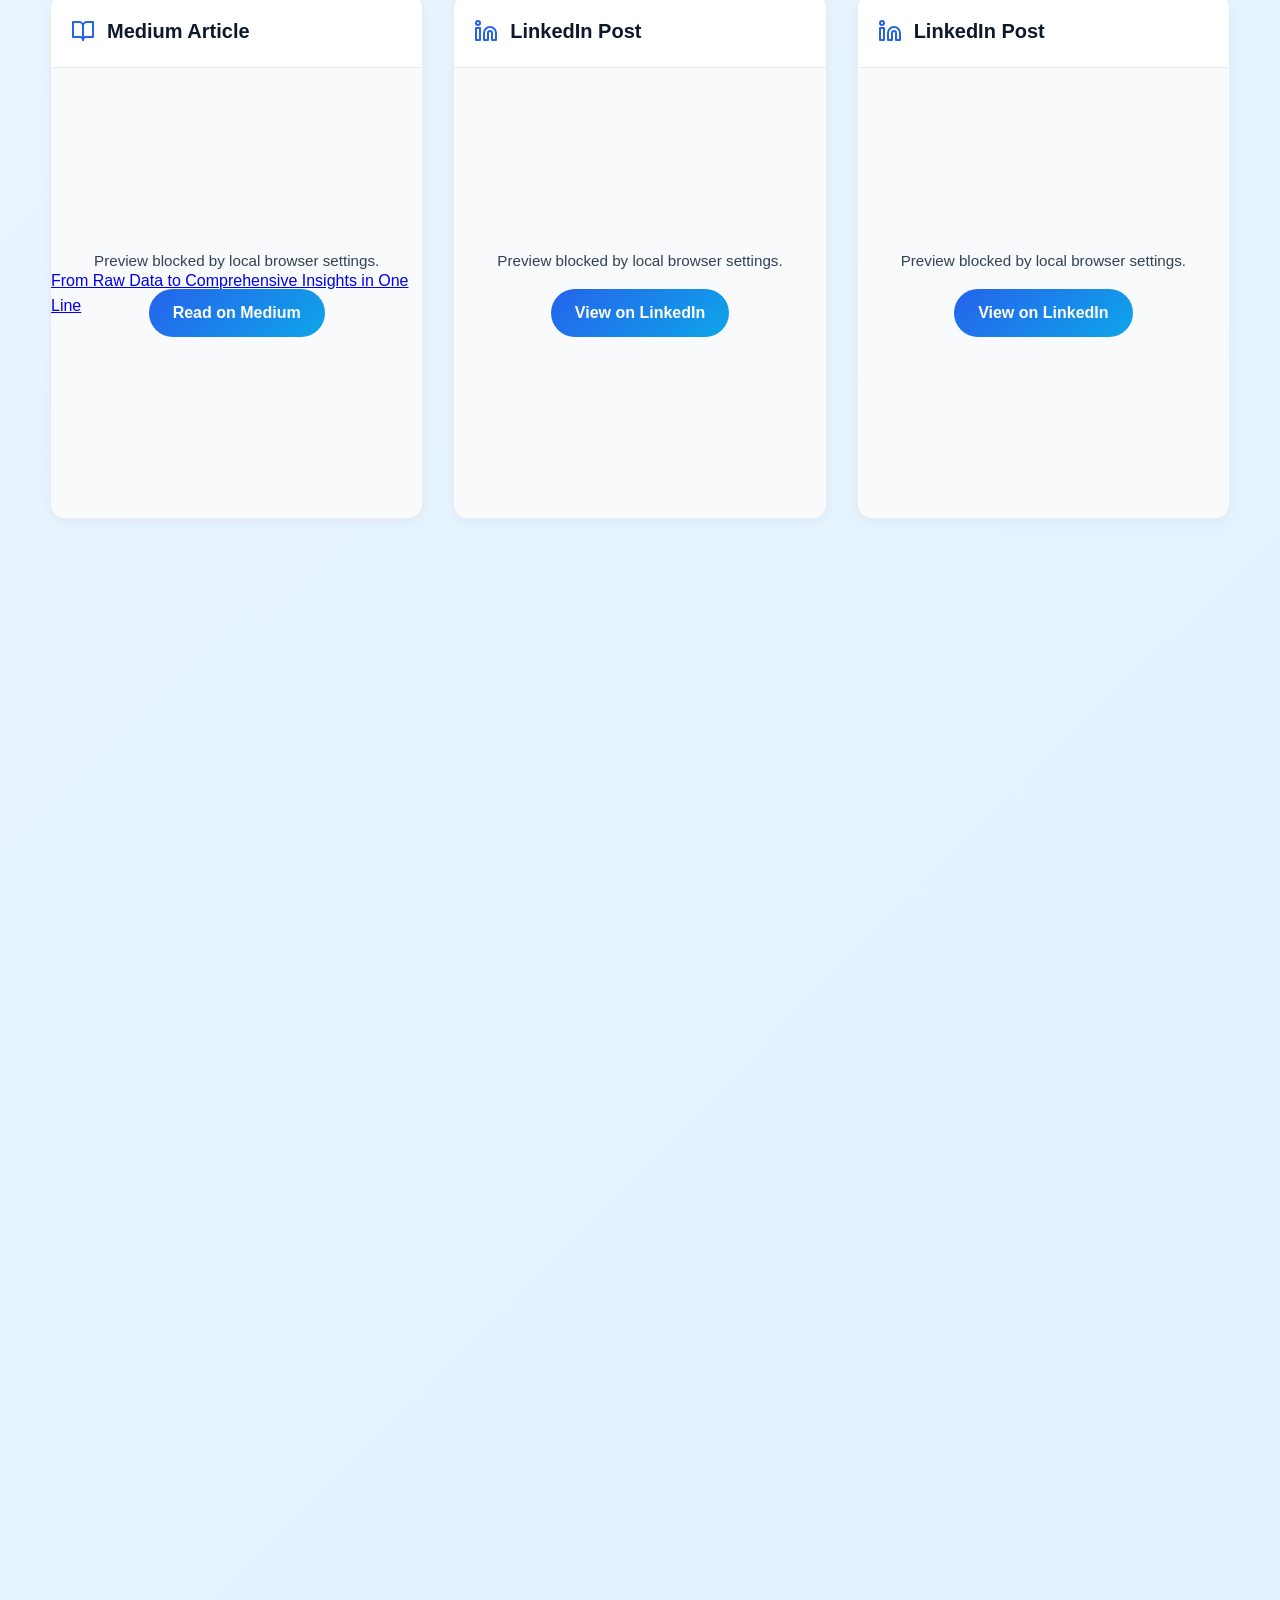
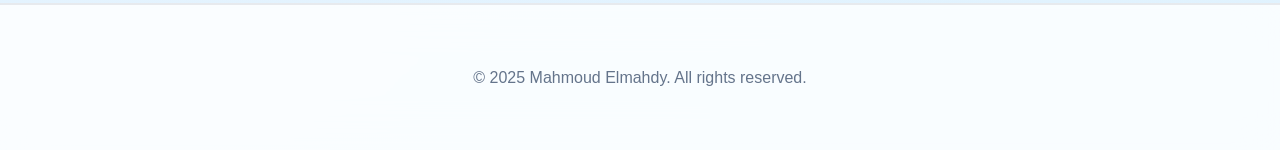
==== commit dad8420b: "refactor: centralize global styles and scripts into shared resource files" ====
--- a/index.html
+++ b/index.html
@@ -4,19 +4,22 @@
     <meta charset="UTF-8">
     <meta name="viewport" content="width=device-width, initial-scale=1.0">
     <link rel="icon" type="image/png" href="Assets/Images/Logo/tap-icon.png">
-    <title>Mahmoud Elmahdy - Data Analyst</title>
+    <title>Mahmoud Elmahdy - Data Analyst & BI Developer</title>
+    <meta name="description" content="Mahmoud Elmahdy — Data Analyst & BI Developer specializing in Power BI, SQL, and Excel automation. 120+ projects delivered. Open to roles in Egypt, Saudi Arabia, and remote.">
+    <meta name="keywords" content="Data Analyst, BI Developer, Power BI, SQL, Excel automation, dashboards, ETL, Egypt, remote">
+    <link rel="stylesheet" href="https://cdnjs.cloudflare.com/ajax/libs/font-awesome/6.0.0/css/all.min.css">
     
     <!-- Open Graph / Social Media Meta Tags -->
-    <meta property="og:title" content="Mahmoud Elmahdy - Data Analyst">
-    <meta property="og:description" content="Portfolio of Mahmoud Elmahdy, Data Analyst & BI Developer.">
+    <meta property="og:title" content="Mahmoud Elmahdy - Data Analyst & BI Developer">
+    <meta property="og:description" content="Data Analyst & BI Developer — Power BI, SQL, Excel automation. 120+ projects. Open to roles in Egypt, KSA, and remote.">
     <meta property="og:image" content="https://raw.githubusercontent.com/MahmoudElMahdi/Mahmoud-Elmahdy/main/Assets/Images/Logo/1.png">
     <meta property="og:url" content="https://mahmoudelmahdi.github.io/Mahmoud-Elmahdy/">
     <meta property="og:type" content="website">
     
     <!-- Twitter Card Meta Tags -->
     <meta name="twitter:card" content="summary_large_image">
-    <meta name="twitter:title" content="Mahmoud Elmahdy - Data Analyst">
-    <meta name="twitter:description" content="Portfolio of Mahmoud Elmahdy, Data Analyst & BI Developer.">
+    <meta name="twitter:title" content="Mahmoud Elmahdy - Data Analyst & BI Developer">
+    <meta name="twitter:description" content="Data Analyst & BI Developer — Power BI, SQL, Excel automation. 120+ projects. Open to roles in Egypt, KSA, and remote.">
     <meta name="twitter:image" content="https://raw.githubusercontent.com/MahmoudElMahdi/Mahmoud-Elmahdy/main/Assets/Images/Logo/1.png">
     
     <!-- Google Analytics 4 -->
@@ -46,3385 +49,11 @@
             trackEvent('page_view', 'engagement', window.location.pathname);
         });
     </script>
-    <style>
-        :root {
-            --bg-primary: #f8fafc;
-            --bg-secondary: rgba(255, 255, 255, 0.95);
-            --bg-tertiary: rgba(255, 255, 255, 0.8);
-            --text-primary: #0f172a;
-            --text-secondary: #334155;
-            --text-muted: #64748b;
-            --accent-primary: #2563eb;
-            --accent-secondary: #0ea5e9;
-            --accent-hover: #1d4ed8;
-            --border-color: rgba(15, 23, 42, 0.08);
-            --shadow-light: rgba(15, 23, 42, 0.04);
-            --shadow-medium: rgba(15, 23, 42, 0.1);
-            --bg-gradient: linear-gradient(135deg, #f8fafc 0%, #eff6ff 50%, #e0f2fe 100%);
-            --card-bg: rgba(255, 255, 255, 0.9);
-        }
-
-        [data-theme="dark"] {
-            --bg-primary: #0d1117;
-            --bg-secondary: rgba(13, 17, 23, 0.95);
-            --bg-tertiary: rgba(21, 32, 43, 0.9);
-            --text-primary: #f0f6fc;
-            --text-secondary: #c9d1d9;
-            --text-muted: #8b949e;
-            --accent-primary: #26a69a;
-            --accent-secondary: #4dd0e1;
-            --accent-hover: #80cbc4;
-            --border-color: rgba(38, 166, 154, 0.2);
-            --shadow-light: rgba(0, 0, 0, 0.3);
-            --shadow-medium: rgba(38, 166, 154, 0.2);
-            --bg-gradient: linear-gradient(135deg, #0d1117, #161b22, #21262d);
-            --card-bg: rgba(21, 32, 43, 0.8);
-        }
-
-        * {
-            margin: 0;
-            padding: 0;
-            box-sizing: border-box;
-        }
-
-        body {
-            font-family: 'Inter', -apple-system, BlinkMacSystemFont, sans-serif;
-            background: var(--bg-gradient);
-            color: var(--text-primary);
-            line-height: 1.6;
-            overflow-x: hidden;
-            transition: background-color 0.4s cubic-bezier(0.4, 0, 0.2, 1), color 0.4s cubic-bezier(0.4, 0, 0.2, 1);
-            width: 100%;
-            max-width: 100vw;
-        }
-
-        html {
-            overflow-x: hidden;
-            width: 100%;
-            max-width: 100vw;
-        }
-
-        * {
-            max-width: 100%;
-        }
-
-        /* Enhanced animated background */
-        .bg-animation {
-            position: fixed;
-            top: 0;
-            left: 0;
-            width: 100%;
-            height: 100%;
-            z-index: -1;
-            background: var(--bg-gradient);
-            background-size: 400% 400%;
-            animation: gradientShift 20s ease infinite;
-            transition: all 0.3s ease;
-        }
-
-        @keyframes gradientShift {
-            0%, 100% { background-position: 0% 50%; }
-            25% { background-position: 100% 50%; }
-            50% { background-position: 100% 100%; }
-            75% { background-position: 0% 100%; }
-        }
-
-        /* Floating analytics icons */
-        .particle {
-            position: fixed;
-            width: 18px;
-            height: 18px;
-            color: var(--accent-primary);
-            background: none;
-            animation: float 50s infinite linear;
-            z-index: -1;
-            opacity: 0.35;
-            will-change: transform;
-            pointer-events: none;
-            display: flex;
-            align-items: center;
-            justify-content: center;
-        }
-
-        .particle svg {
-            width: 100%;
-            height: 100%;
-            display: block;
-        }
-
-        @keyframes float {
-            0% { transform: translateY(100vh); opacity: 0; }
-            10% { opacity: 0.6; }
-            90% { opacity: 0.6; }
-            100% { transform: translateY(-100vh); opacity: 0; }
-        }
-
-        /* Enhanced Navigation */
-        nav {
-            position: fixed;
-            top: 0;
-            left: 0;
-            width: 100vw;
-            background: var(--bg-secondary);
-            backdrop-filter: blur(20px);
-            -webkit-backdrop-filter: blur(20px);
-            z-index: 1000;
-            box-shadow: 0 1px 12px var(--shadow-light);
-            border-bottom: 1px solid var(--border-color);
-            height: 60px;
-        }
-
-        .nav-container {
-            display: flex;
-            align-items: center;
-            width: 100%;
-            max-width: 1400px;
-            margin: 0 auto;
-            height: 100%;
-            padding: 0 28px;
-            box-sizing: border-box;
-            position: relative;
-        }
-
-        /* Analytical logo */
-        .nav-logo {
-            display: flex;
-            align-items: center;
-            justify-content: center;
-            flex-shrink: 0;
-            text-decoration: none;
-            transition: transform 0.3s ease;
-            color: var(--accent-primary);
-            width: 32px;
-            height: 32px;
-        }
-
-        .nav-logo svg {
-            width: 28px !important;
-            height: 28px !important;
-            max-width: 28px !important;
-            max-height: 28px !important;
-        }
-
-        .nav-logo:hover {
-            transform: scale(1.15);
-        }
-
-        /* Desktop nav links — absolutely centered on screen */
-        .nav-links {
-            position: absolute;
-            left: 50%;
-            transform: translateX(-50%);
-            display: flex;
-            flex-direction: row;
-            align-items: center;
-            gap: 4px;
-            list-style: none;
-            margin: 0;
-            padding: 0;
-        }
-
-        .nav-links li {
-            display: inline;
-            list-style: none;
-        }
-
-        .nav-links a {
-            display: inline-block;
-            padding: 8px 14px;
-            color: var(--text-secondary);
-            text-decoration: none;
-            font-size: 0.88rem;
-            font-weight: 500;
-            border-radius: 8px;
-            transition: all 0.25s ease;
-            white-space: nowrap;
-        }
-
-        .nav-links a:hover,
-        .nav-links a.active {
-            color: var(--accent-primary);
-            background: rgba(38, 166, 154, 0.08);
-        }
-
-        .nav-resume-link {
-            background: linear-gradient(135deg, var(--accent-primary), var(--accent-secondary)) !important;
-            color: #fff !important;
-            border-radius: 20px !important;
-            padding: 7px 18px !important;
-            font-weight: 600 !important;
-            font-size: 0.85rem !important;
-            box-shadow: 0 2px 10px rgba(38, 166, 154, 0.25);
-            transition: all 0.3s cubic-bezier(.4,1.5,.5,1) !important;
-        }
-
-        .nav-resume-link:hover {
-            transform: translateY(-2px) scale(1.05);
-            box-shadow: 0 6px 20px rgba(38, 166, 154, 0.35) !important;
-            background: linear-gradient(135deg, var(--accent-secondary), var(--accent-primary)) !important;
-            color: #fff !important;
-        }
-
-        /* Nav right actions */
-        .nav-actions {
-            display: flex;
-            align-items: center;
-            gap: 10px;
-            flex-shrink: 0;
-            margin-left: auto;
-        }
-
-        .nav-contact-btn,
-        .nav-resume-btn {
-            display: inline-flex;
-            align-items: center;
-            justify-content: center;
-            background: linear-gradient(135deg, var(--accent-primary), var(--accent-secondary));
-            color: #fff;
-            text-decoration: none;
-            border-radius: 50%;
-            width: 36px;
-            height: 36px;
-            min-width: 36px;
-            min-height: 36px;
-            transition: all 0.3s cubic-bezier(.4,1.5,.5,1);
-            box-shadow: 0 2px 10px rgba(38, 166, 154, 0.25);
-        }
-
-        .nav-contact-btn:hover,
-        .nav-resume-btn:hover {
-            transform: translateY(-2px) scale(1.08);
-            box-shadow: 0 6px 20px rgba(38, 166, 154, 0.35);
-        }
-
-        .nav-contact-btn svg,
-        .nav-resume-btn svg {
-            width: 16px !important;
-            height: 16px !important;
-            max-width: 16px !important;
-            flex-shrink: 0;
-        }
-
-        .nav-theme-btn {
-            background: var(--card-bg);
-            border: 1px solid var(--border-color);
-            border-radius: 50%;
-            width: 36px;
-            height: 36px;
-            min-width: 36px;
-            min-height: 36px;
-            display: flex;
-            align-items: center;
-            justify-content: center;
-            cursor: pointer;
-            transition: all 0.3s ease;
-            color: var(--text-secondary);
-            flex-shrink: 0;
-        }
-
-        .nav-theme-btn:hover {
-            background: var(--accent-primary);
-            color: #fff;
-            border-color: var(--accent-primary);
-            transform: scale(1.1);
-        }
-
-        .nav-theme-btn svg {
-            width: 18px !important;
-            height: 18px !important;
-            max-width: 18px !important;
-        }
-
-        /* Hamburger icon — hidden on desktop */
-        .menu-icon {
-            display: none;
-            align-items: center;
-            justify-content: center;
-            font-size: 24px;
-            cursor: pointer;
-            z-index: 1101;
-            color: var(--text-primary);
-            padding: 6px;
-            border-radius: 8px;
-            transition: background 0.2s ease;
-            flex-shrink: 0;
-        }
-
-        .menu-icon:hover {
-            background: var(--accent-primary)10;
-        }
-
-        .nav-overlay {
-            display: none;
-            position: fixed;
-            top: 0;
-            left: 0;
-            width: 100vw;
-            height: 100vh;
-            background: rgba(0,0,0,0.3);
-            z-index: 1099;
-            transition: opacity 0.3s;
-        }
-
-        .nav-overlay.active {
-            display: block;
-        }
-
-        /* Mobile nav */
-        @media (max-width: 900px) {
-            .nav-container {
-                padding: 0 16px;
-                gap: 10px;
-            }
-
-            .menu-icon {
-                display: flex;
-                margin-left: 0;
-            }
-
-            .nav-actions {
-                margin-left: auto;
-            }
-
-            .nav-links {
-                position: fixed;
-                top: 0;
-                right: -100vw;
-                width: 280px;
-                height: 100dvh;
-                background: var(--bg-secondary);
-                backdrop-filter: blur(20px);
-                -webkit-backdrop-filter: blur(20px);
-                box-shadow: -4px 0 24px var(--shadow-medium);
-                flex-direction: column;
-                align-items: flex-start;
-                padding: 80px 0 0 0;
-                gap: 0;
-                margin: 0;
-                transform: none;
-                left: auto;
-                transition: right 0.35s cubic-bezier(0.77,0.2,0.05,1.0);
-                z-index: 1100;
-                overflow-y: auto;
-                border-left: 1px solid var(--border-color);
-            }
-
-            .nav-links.active {
-                right: 0;
-            }
-
-            .nav-links li {
-                width: 100%;
-            }
-
-            .nav-links a {
-                display: block;
-                width: 100%;
-                padding: 16px 28px;
-                font-size: 1.05rem;
-                font-weight: 600;
-                border-radius: 0;
-                border-bottom: 1px solid var(--border-color);
-                color: var(--text-primary);
-            }
-
-            .nav-links a:hover {
-                background: var(--accent-primary)10;
-            }
-        }
-
-        .floating-action-buttons {
-            position: fixed;
-            bottom: 32px;
-            right: 32px;
-            z-index: 1200;
-            display: flex;
-            flex-direction: column;
-            gap: 12px;
-        }
-
-        .floating-btn {
-            background: var(--card-bg);
-            border: 2px solid var(--border-color);
-            border-radius: 50%;
-            width: 56px;
-            height: 56px;
-            display: flex;
-            align-items: center;
-            justify-content: center;
-            font-size: 1.5rem;
-            color: var(--text-primary);
-            box-shadow: 0 4px 16px var(--shadow-medium);
-            cursor: pointer;
-            transition: all 0.3s ease;
-            text-decoration: none;
-        }
-
-        .floating-btn:hover {
-            background: var(--accent-primary);
-            color: #fff;
-            box-shadow: 0 8px 32px var(--shadow-medium);
-            transform: translateY(-4px);
-        }
-
-        #scrollTopBtn {
-            display: none;
-        }
-
-        /* Skill category icon style */
-        .skill-category .icon-bg {
-            display: flex;
-            align-items: center;
-            justify-content: center;
-            width: 44px;
-            height: 44px;
-            border-radius: 50%;
-            background: color-mix(in srgb, var(--accent-primary) 8%, transparent);
-            border: 1px solid var(--border-color);
-            margin-right: 12px;
-            box-shadow: none;
-        }
-        .skill-category .icon-bg svg {
-            width: 28px;
-            height: 28px;
-        }
-
-        /* Enhanced Hero Section */
-        .hero {
-            min-height: 100dvh;
-            display: flex;
-            align-items: flex-start;
-            justify-content: center;
-            text-align: center;
-            position: relative;
-            padding-top: 5vh;
-            background: radial-gradient(circle at 30% 30%, var(--accent-primary)10, transparent 50%),
-                        radial-gradient(circle at 70% 70%, var(--accent-secondary)10, transparent 50%);
-        }
-
-        .hero-content {
-            max-width: 900px;
-            padding: 0 50px;
-            animation: fadeInUp 1.2s ease;
-            width: 100%;
-            box-sizing: border-box;
-        }
-
-        @keyframes fadeInUp {
-            from { opacity: 0; transform: translateY(60px); }
-            to { opacity: 1; transform: translateY(0); }
-        }
-
-        .hero h1 {
-            font-size: clamp(2.5rem, 7vw, 5.5rem);
-            font-weight: 900;
-            margin-bottom: 25px;
-            background: linear-gradient(135deg, var(--text-primary), var(--accent-primary), var(--accent-secondary));
-            -webkit-background-clip: text;
-            -webkit-text-fill-color: transparent;
-            background-clip: text;
-            animation: textGlow 3s ease-in-out infinite alternate;
-            text-shadow: 0 0 50px var(--accent-primary)30;
-            line-height: 1.1;
-            word-wrap: break-word;
-        }
-
-        @keyframes textGlow {
-            from { filter: brightness(1) drop-shadow(0 0 20px var(--accent-primary)50); }
-            to { filter: brightness(1.2) drop-shadow(0 0 30px var(--accent-secondary)60); }
-        }
-
-        .hero .subtitle {
-            font-size: 1.8rem;
-            color: var(--text-secondary);
-            margin-bottom: 35px;
-            animation: fadeInUp 1.2s ease 0.3s both;
-            font-weight: 600;
-        }
-
-        .hero .description {
-            font-size: 1.2rem;
-            color: var(--text-muted);
-            margin-bottom: 45px;
-            max-width: 600px;
-            margin-left: auto;
-            margin-right: auto;
-            animation: fadeInUp 1.2s ease 0.6s both;
-            line-height: 1.7;
-        }
-
-        .cta-button {
-            display: inline-flex;
-            align-items: center;
-            justify-content: center;
-            padding: 10px 24px;
-            background: linear-gradient(135deg, var(--accent-primary), var(--accent-secondary));
-            color: #ffffff;
-            text-decoration: none;
-            border-radius: 50px;
-            font-weight: 600;
-            font-size: 0.95rem;
-            transition: all 0.4s ease;
-            animation: fadeInUp 1.2s ease 0.9s both;
-            position: relative;
-            overflow: hidden;
-            box-shadow: 0 10px 30px var(--accent-primary)30;
-        }
-
-        .cta-button::before {
-            content: '';
-            position: absolute;
-            top: 0;
-            left: -100%;
-            width: 100%;
-            height: 100%;
-            background: linear-gradient(90deg, transparent, rgba(255,255,255,0.4), transparent);
-            transition: left 0.6s ease;
-        }
-
-        .cta-button:hover::before {
-            left: 100%;
-        }
-
-        .cta-button:hover {
-            transform: translateY(-5px) scale(1.05);
-            box-shadow: 0 25px 50px var(--accent-primary)40;
-        }
-
-        /* Enhanced Sections */
-        .section {
-            padding: 72px 50px;
-            max-width: 1450px;
-            margin: 0 auto;
-        }
-
-        .section:not(#home) {
-            border-top: 1px solid color-mix(in srgb, var(--border-color) 70%, transparent);
-        }
-
-        #about.section {
-            border-top: none;
-        }
-
-        .section-flow {
-            background: transparent;
-            border: none;
-            box-shadow: none;
-            backdrop-filter: none;
-            padding: 0;
-            margin: 0;
-        }
-
-        .section-intro {
-            text-align: center;
-            color: var(--text-secondary);
-            font-size: 1.15rem;
-            margin: 0 auto 40px;
-            max-width: 720px;
-            line-height: 1.65;
-        }
-
-        .section-title {
-            font-size: 3.5rem;
-            font-weight: 800;
-            text-align: center;
-            width: fit-content;
-            margin: 0 auto 50px;
-            background: linear-gradient(135deg, var(--text-primary), var(--accent-primary));
-            -webkit-background-clip: text;
-            -webkit-text-fill-color: transparent;
-            background-clip: text;
-            position: relative;
-        }
-
-        .section-title:has(+ .section-intro) {
-            margin-bottom: 28px;
-        }
-
-        .section-title + .section-intro {
-            margin-top: 10px;
-        }
-
-        .section-title::after {
-            content: '';
-            position: absolute;
-            bottom: -15px;
-            left: 50%;
-            transform: translateX(-50%);
-            width: 80px;
-            height: 4px;
-            background: linear-gradient(135deg, var(--accent-primary), var(--accent-secondary));
-            border-radius: 2px;
-        }
-
-        /* About — content on page background */
-        .about {
-            background: transparent;
-            border: none;
-            border-radius: 0;
-            padding: 0;
-            margin: 0;
-            box-shadow: none;
-        }
-
-        .about-content {
-            display: grid;
-            grid-template-columns: 2fr 1fr;
-            gap: 80px;
-            align-items: flex-start;
-        }
-
-        .about-left {
-            display: flex;
-            flex-direction: column;
-            align-items: center;
-            gap: 30px;
-        }
-
-        .profile-picture {
-            width: 280px;
-            height: 280px;
-            border-radius: 50%;
-            display: flex;
-            align-items: center;
-            justify-content: center;
-            transition: all 0.3s ease;
-            position: relative;
-            overflow: hidden;
-        }
-
-        .profile-picture:hover {
-            transform: scale(1.05);
-        }
-
-
-
-        .profile-picture img {
-            width: 100%;
-            height: 100%;
-            object-fit: cover;
-            border-radius: 50%;
-        }
-
-        .stats-resume-row {
-            display: flex;
-            flex-direction: row;
-            gap: 20px;
-            margin: 30px 0;
-            align-items: center;
-            justify-content: space-between;
-        }
-        
-        .quick-stats {
-            display: flex;
-            flex-direction: row;
-            flex-wrap: wrap;
-            gap: 15px;
-            justify-content: flex-start;
-            width: 100%;
-        }
-        
-        .resume-section {
-            display: flex;
-            align-items: center;
-            justify-content: flex-end;
-            width: 25%;
-        }
-        
-        .resume-btn {
-            position: relative;
-            overflow: hidden;
-            display: inline-flex;
-            align-items: center;
-            justify-content: center;
-            background: linear-gradient(135deg, var(--accent-primary), var(--accent-secondary));
-            color: white;
-            padding: 10px 24px;
-            font-size: 0.95rem;
-            border-radius: 50px;
-            font-weight: 600;
-            text-decoration: none;
-            transition: all 0.3s cubic-bezier(0.2, 0.8, 0.2, 1);
-            box-shadow: 0 4px 15px rgba(38, 166, 154, 0.2);
-            border: 1px solid rgba(255, 255, 255, 0.1);
-            width: fit-content;
-        }
-        
-        .resume-btn:hover {
-            transform: translateY(-3px);
-            box-shadow: 0 8px 25px rgba(38, 166, 154, 0.4);
-            background: linear-gradient(135deg, var(--accent-secondary), var(--accent-primary));
-        }
-
-        .stat-item {
-            background: color-mix(in srgb, var(--accent-primary) 6%, transparent);
-            border-radius: 16px;
-            padding: 15px 20px;
-            border: 1px solid var(--border-color);
-            text-align: center;
-            transition: border-color 0.3s ease, background 0.3s ease;
-            flex: 1;
-            min-width: 100px;
-            max-width: none;
-            display: flex;
-            flex-direction: column;
-            justify-content: center;
-            align-items: center;
-        }
-        
-        .stat-item:hover {
-            border-color: color-mix(in srgb, var(--accent-primary) 40%, var(--border-color));
-            background: color-mix(in srgb, var(--accent-primary) 10%, transparent);
-        }
-
-        .stat-number {
-            font-size: 2rem;
-            font-weight: 800;
-            color: var(--accent-primary);
-            display: block;
-        }
-
-        .stat-label {
-            font-size: 0.9rem;
-            color: var(--text-muted);
-            font-weight: 500;
-        }
-
-        .about-text h3 {
-            font-size: 2.5rem;
-            margin-bottom: 25px;
-            color: var(--accent-primary);
-            font-weight: 700;
-        }
-
-        .about-text p {
-            font-size: 1.2rem;
-            color: var(--text-secondary);
-            margin-bottom: 25px;
-            line-height: 1.7;
-        }
-
-        .skills-section {
-            margin-top: 40px;
-        }
-
-        .skills-grid {
-            display: flex;
-            flex-direction: column;
-            gap: 15px;
-            margin-top: 30px;
-        }
-        
-        @media (max-width: 992px) {
-            .about-content {
-                grid-template-columns: 1fr;
-            }
-
-            .about-left {
-                grid-row: 1; /* Move image to the top */
-            }
-        }
-
-        @media (max-width: 768px) {
-            .profiles-grid {
-                grid-template-columns: repeat(2, 1fr);
-            }
-
-    .about-text {
-        order: 2;
-    }
-
-    .about-image-container {
-        order: 1;
-        margin-bottom: 20px;
-    }
-
-
-    .project-buttons {
-        display: flex;
-        justify-content: space-between;
-        gap: 10px;
-    }
-
-    .project-buttons .btn {
-        flex: 1;
-    }
-
-        }
-
-        .skill-category {
-            background: transparent;
-            border-radius: 0;
-            padding: 18px 0;
-            border: none;
-            border-bottom: 1px solid var(--border-color);
-            transition: border-color 0.3s ease, background 0.3s ease;
-            display: flex;
-            flex-direction: row;
-            align-items: center;
-        }
-
-        .skill-category:hover {
-            background: color-mix(in srgb, var(--accent-primary) 5%, transparent);
-            border-bottom-color: color-mix(in srgb, var(--accent-primary) 35%, var(--border-color));
-        }
-
-        .skill-category h4 {
-            color: var(--text-primary);
-            font-size: 1.1rem;
-            margin-bottom: 0;
-            display: flex;
-            align-items: center;
-            gap: 12px;
-            font-weight: 700;
-            width: 240px;
-            min-width: 240px;
-            border-right: 2px solid var(--border-color);
-            padding-right: 20px;
-            margin-right: 20px;
-            transition: color 0.3s ease;
-        }
-
-        .skill-category:hover h4 {
-            color: var(--accent-primary);
-        }
-
-        .skills-badges {
-            display: flex;
-            flex-wrap: wrap;
-            gap: 10px;
-            flex: 1;
-        }
-
-        @media (max-width: 768px) {
-            .skill-category {
-                flex-direction: column;
-                align-items: flex-start;
-                padding: 20px;
-            }
-            .skill-category h4 {
-                width: 100%;
-                min-width: 100%;
-                border-right: none;
-                border-bottom: 2px solid var(--border-color);
-                padding-right: 0;
-                margin-right: 0;
-                padding-bottom: 15px;
-                margin-bottom: 15px;
-            }
-        }
-
-        .skill-badge {
-            display: inline-flex;
-            align-items: center;
-            background: color-mix(in srgb, var(--badge-color) 25%, var(--card-bg));
-            color: var(--text-primary) !important;
-            padding: 6px 16px;
-            border-radius: 50px;
-            font-size: 0.85rem;
-            font-weight: 600;
-            text-decoration: none;
-            letter-spacing: 0.3px;
-            box-shadow: 0 2px 8px var(--shadow-light);
-            transition: all 0.3s cubic-bezier(.4,1.5,.5,1);
-            border: 1px solid var(--border-color);
-            backdrop-filter: blur(10px);
-            -webkit-backdrop-filter: blur(10px);
-        }
-
-        body:not([data-theme="dark"]) .skill-badge {
-            box-shadow: 0 2px 5px rgba(0,0,0,0.05);
-        }
-
-        .skill-badge:hover {
-            transform: translateY(-3px) scale(1.02);
-            box-shadow: 0 8px 20px var(--shadow-medium);
-            border-color: var(--badge-color, var(--accent-primary));
-            color: var(--badge-color, var(--accent-primary)) !important;
-            background: color-mix(in srgb, var(--badge-color) 40%, var(--card-bg));
-        }
-
-        .skill-badge svg {
-            width: 14px;
-            height: 14px;
-            margin-right: 6px;
-            transition: color 0.3s ease, fill 0.3s ease;
-        }
-
-        .skill-badge svg[fill="none"] {
-            stroke: currentColor;
-            stroke-width: 2;
-            stroke-linecap: round;
-            stroke-linejoin: round;
-        }
-
-        .skill-icon {
-            display: inline-block;
-            width: 14px;
-            height: 14px;
-            margin-right: 6px;
-            background-color: currentColor;
-            -webkit-mask-size: contain;
-            mask-size: contain;
-            -webkit-mask-repeat: no-repeat;
-            mask-repeat: no-repeat;
-            -webkit-mask-position: center;
-            mask-position: center;
-            transition: background-color 0.3s ease;
-        }
-
-        .icon-mysql { -webkit-mask-image: url("https://cdn.jsdelivr.net/npm/simple-icons@v11/icons/mysql.svg"); mask-image: url("https://cdn.jsdelivr.net/npm/simple-icons@v11/icons/mysql.svg"); }
-        .icon-postgresql { -webkit-mask-image: url("https://cdn.jsdelivr.net/npm/simple-icons@v11/icons/postgresql.svg"); mask-image: url("https://cdn.jsdelivr.net/npm/simple-icons@v11/icons/postgresql.svg"); }
-        .icon-scikitlearn { -webkit-mask-image: url("https://cdn.jsdelivr.net/npm/simple-icons@v11/icons/scikitlearn.svg"); mask-image: url("https://cdn.jsdelivr.net/npm/simple-icons@v11/icons/scikitlearn.svg"); }
-        .icon-tensorflow { -webkit-mask-image: url("https://cdn.jsdelivr.net/npm/simple-icons@v11/icons/tensorflow.svg"); mask-image: url("https://cdn.jsdelivr.net/npm/simple-icons@v11/icons/tensorflow.svg"); }
-        .icon-pandas { -webkit-mask-image: url("https://cdn.jsdelivr.net/npm/simple-icons@v11/icons/pandas.svg"); mask-image: url("https://cdn.jsdelivr.net/npm/simple-icons@v11/icons/pandas.svg"); }
-        .icon-numpy { -webkit-mask-image: url("https://cdn.jsdelivr.net/npm/simple-icons@v11/icons/numpy.svg"); mask-image: url("https://cdn.jsdelivr.net/npm/simple-icons@v11/icons/numpy.svg"); }
-        .icon-powerbi { -webkit-mask-image: url("https://cdn.jsdelivr.net/npm/simple-icons@v11/icons/powerbi.svg"); mask-image: url("https://cdn.jsdelivr.net/npm/simple-icons@v11/icons/powerbi.svg"); }
-        .icon-tableau { -webkit-mask-image: url("https://cdn.jsdelivr.net/npm/simple-icons@v11/icons/tableau.svg"); mask-image: url("https://cdn.jsdelivr.net/npm/simple-icons@v11/icons/tableau.svg"); }
-        .icon-excel { -webkit-mask-image: url("https://cdn.jsdelivr.net/npm/simple-icons@v11/icons/microsoftexcel.svg"); mask-image: url("https://cdn.jsdelivr.net/npm/simple-icons@v11/icons/microsoftexcel.svg"); }
-        .icon-python { -webkit-mask-image: url("https://cdn.jsdelivr.net/npm/simple-icons@v11/icons/python.svg"); mask-image: url("https://cdn.jsdelivr.net/npm/simple-icons@v11/icons/python.svg"); }
-
-        /* Enhanced Projects Section */
-        .projects-header {
-            text-align: center;
-            margin-bottom: 30px;
-        }
-
-        .projects-sub-header {
-            display: flex;
-            justify-content: space-between;
-            align-items: center;
-            gap: 20px;
-            margin-bottom: 30px;
-        }
-
-        .projects-buttons {
-            display: flex;
-            flex-direction: column;
-            gap: 10px;
-            flex-shrink: 0;
-        }
-
-        .projects-btn {
-            padding: 10px 24px;
-            background: linear-gradient(135deg, var(--accent-primary) 60%, var(--accent-secondary) 100%);
-            color: #ffffff;
-            text-decoration: none;
-            border-radius: 50px;
-            font-size: 0.95rem;
-            font-weight: 600;
-            transition: all 0.3s cubic-bezier(.4,1.5,.5,1);
-            box-shadow: 0 4px 24px 0 var(--shadow-medium), 0 1.5px 6px 0 var(--accent-primary)10;
-            border: 2px solid var(--accent-primary);
-            outline: 2px solid transparent;
-            outline-offset: 2px;
-            display: flex;
-            align-items: center;
-            justify-content: center;
-            gap: 12px;
-        }
-        .projects-btn:hover {
-            background: linear-gradient(135deg, var(--accent-secondary) 60%, var(--accent-primary) 100%);
-            color: #fff;
-            box-shadow: 0 8px 32px 0 var(--accent-primary)30, 0 2px 8px 0 var(--accent-secondary)20;
-            transform: translateY(-2px) scale(1.04);
-            outline: 2px solid var(--accent-primary);
-            outline-offset: 3px;
-        }
-        .projects-btn svg {
-            width: 28px;
-            height: 28px;
-            display: inline-block;
-            vertical-align: middle;
-            margin-right: 0;
-        }
-
-        .projects-grid {
-            display: grid;
-            grid-template-columns: repeat(3, 1fr);
-            gap: 24px;
-            margin-top: 50px;
-        }
-
-        @media (max-width: 1100px) {
-            .projects-grid {
-                grid-template-columns: repeat(2, 1fr);
-                gap: 20px;
-            }
-        }
-
-        @media (max-width: 768px) {
-            .projects-grid {
-                grid-template-columns: 1fr;
-                gap: 0;
-            }
-            .projects-header {
-                text-align: center;
-            }
-            .projects-sub-header {
-                flex-direction: column;
-                align-items: stretch;
-            }
-            .projects-buttons {
-                flex-direction: row !important;
-                justify-content: center;
-            }
-        }
-
-        /* Profiles Section */
-        .profiles-section {
-            background: transparent;
-            border: none;
-            border-radius: 0;
-            padding: 0;
-            margin: 0;
-            box-shadow: none;
-            display: flex;
-            flex-direction: column;
-            align-items: center;
-            justify-content: center;
-        }
-        .profiles-badges-container {
-            display: flex;
-            flex-wrap: wrap;
-            justify-content: center;
-            gap: 12px;
-            margin-top: 10px;
-        }
-
-        .profile-badge {
-            display: inline-flex;
-            align-items: center;
-            background: color-mix(in srgb, var(--badge-color, var(--text-primary)) 20%, var(--card-bg));
-            padding: 8px 20px;
-            border-radius: 50px;
-            text-decoration: none;
-            transition: all 0.3s cubic-bezier(.4,1.5,.5,1);
-            box-shadow: 0 4px 15px var(--shadow-light);
-            border: 1px solid var(--border-color);
-            backdrop-filter: blur(10px);
-            -webkit-backdrop-filter: blur(10px);
-        }
-
-        body:not([data-theme="dark"]) .profile-badge {
-            box-shadow: 0 2px 8px rgba(0,0,0,0.05);
-        }
-
-        .profile-badge:hover {
-            transform: translateY(-3px) scale(1.02);
-            box-shadow: 0 8px 25px var(--shadow-medium);
-            border-color: var(--badge-color, var(--accent-primary));
-            background: color-mix(in srgb, var(--badge-color, var(--text-primary)) 35%, var(--card-bg));
-        }
-
-        .profile-badge svg {
-            width: 20px;
-            height: 20px;
-            margin-right: 10px;
-            fill: var(--text-primary);
-            transition: fill 0.3s ease;
-        }
-
-        .profile-badge img {
-            width: 20px;
-            height: 20px;
-            object-fit: cover;
-            border-radius: 4px;
-            margin-right: 10px;
-            background-color: transparent;
-            transition: transform 0.3s ease;
-        }
-
-        .badge-data365 img, .badge-maven img {
-            border-radius: 50%;
-        }
-
-        .profile-badge span {
-            color: var(--text-primary);
-            font-size: 0.95rem;
-            font-weight: 600;
-            letter-spacing: 0.4px;
-            transition: color 0.3s ease;
-        }
-
-        /* Profile Hover Colors Unified */
-        .profile-badge:hover span { color: var(--badge-color, var(--text-primary)); }
-        .profile-badge:hover svg { fill: var(--badge-color, var(--text-primary)); }
-
-        .badge-linkedin { --badge-color: #0077b5; }
-        .badge-github { --badge-color: #ffffff; }
-        .badge-medium { --badge-color: #ffffff; }
-        body:not([data-theme="dark"]) .badge-github { --badge-color: #181717; }
-        body:not([data-theme="dark"]) .badge-medium { --badge-color: #000000; }
-        .badge-mostaql { --badge-color: #2386c8; }
-        .badge-khamsat { --badge-color: #f36c21; }
-        .badge-data365 { --badge-color: #f7b731; }
-        .badge-maven { --badge-color: #004b87; }
-        .badge-hackerrank { --badge-color: #2ec866; }
-        /* General mobile improvements */
-        @media (max-width: 768px) {
-            .section {
-                padding: 10px 8px;
-            }
-            .section-title {
-                font-size: 2.2rem;
-                margin-bottom: 55px;
-            }
-
-            .section-title:has(+ .section-intro) {
-                margin-bottom: 32px;
-            }
-
-            .section-title + .section-intro {
-                margin-top: 8px;
-            }
-            .review-card {
-                min-width: 0;
-                min-height: 0;
-                padding: 10px 5px;
-            }
-            .reviews-grid, .courses-grid {
-                grid-template-columns: 1fr !important;
-                gap: 18px;
-            }
-            .review-image {
-                height: 180px !important;
-            }
-            .modal-content {
-                padding: 10px;
-                max-width: 98vw;
-            }
-            .modal-image {
-                max-height: 45vh;
-            }
-            .nav-btn {
-                width: 36px;
-                height: 36px;
-                font-size: 18px;
-                top: 60%;
-            }
-            .close {
-                width: 32px;
-                height: 32px;
-                font-size: 18px;
-                top: -10px;
-                right: -10px;
-            }
-        }
-        /* Improve tap targets for mobile */
-        .cta-button, .projects-btn, .project-link, .contact-link, .validate-btn, .resume-btn {
-            min-height: 48px;
-            min-width: 48px;
-            font-size: 1rem;
-        }
-
-        /* Education Section */
-        .education-section {
-            background: transparent;
-            border: none;
-            border-radius: 0;
-            padding: 0;
-            margin: 0;
-            box-shadow: none;
-        }
-
-        .academic-row {
-            display: flex;
-            align-items: stretch;
-            gap: 40px;
-            margin-bottom: 50px;
-            justify-content: space-between;
-        }
-
-        .academic-intro {
-            flex: 1;
-            min-width: 300px;
-            display: flex;
-            flex-direction: column;
-            justify-content: center;
-        }
-
-        .academic-row .college-info {
-            flex: 1.5;
-            margin-bottom: 0;
-            width: 100%;
-            display: flex;
-        }
-
-        .academic-row .college-card {
-            height: 100%;
-        }
-
-        @media (max-width: 900px) {
-            .academic-row {
-                flex-direction: column;
-                text-align: center;
-                gap: 20px;
-            }
-            .academic-intro .education-title, .academic-intro p {
-                text-align: center !important;
-            }
-        }
-
-        .education-item {
-            margin-bottom: 50px;
-        }
-
-        .education-title {
-            font-size: 1.8rem;
-            color: var(--text-primary);
-            margin-bottom: 30px;
-            text-align: center;
-            font-weight: 700;
-        }
-
-        .college-info {
-            display: flex;
-            justify-content: center;
-            margin-bottom: 30px;
-        }
-
-        .college-card {
-            background: color-mix(in srgb, var(--accent-primary) 5%, transparent);
-            border-radius: 16px;
-            padding: 20px;
-            border: 1px solid var(--border-color);
-            display: flex;
-            align-items: center;
-            gap: 20px;
-            max-width: 900px;
-            width: 100%;
-            transition: border-color 0.3s ease, background 0.3s ease;
-        }
-
-        .college-card:hover {
-            border-color: color-mix(in srgb, var(--accent-primary) 40%, var(--border-color));
-            background: color-mix(in srgb, var(--accent-primary) 9%, transparent);
-        }
-
-        .college-icon {
-            font-size: 2rem;
-            background: linear-gradient(135deg, var(--accent-primary), var(--accent-secondary));
-            border-radius: 50%;
-            width: 60px;
-            height: 60px;
-            flex-shrink: 0;
-            display: flex;
-            align-items: center;
-            justify-content: center;
-        }
-
-        .college-details {
-            flex-grow: 1;
-            display: grid;
-            grid-template-columns: 1fr auto;
-            grid-template-rows: auto auto;
-            column-gap: 20px;
-            row-gap: 5px;
-            align-items: center;
-        }
-
-        .college-details h4 {
-            grid-column: 1 / 2;
-            grid-row: 1 / 2;
-            color: var(--text-primary);
-            font-size: 1.15rem;
-            margin: 0;
-            line-height: 1.3;
-        }
-
-        .college-name {
-            grid-column: 1 / 2;
-            grid-row: 2 / 3;
-            color: var(--accent-primary);
-            font-weight: 600;
-            margin: 0;
-            font-size: 0.95rem;
-        }
-
-        .college-field {
-            grid-column: 2 / 3;
-            grid-row: 1 / 2;
-            color: var(--text-primary);
-            font-size: 0.95rem;
-            margin: 0;
-            text-align: right;
-            align-self: end;
-        }
-
-        .college-year {
-            grid-column: 2 / 3;
-            grid-row: 2 / 3;
-            color: var(--text-secondary);
-            font-size: 0.9rem;
-            margin: 0;
-            text-align: right;
-            align-self: start;
-        }
-
-        .courses-grid {
-            display: grid;
-            grid-template-columns: repeat(3, 1fr);
-            gap: 25px;
-            margin-top: 30px;
-        }
-
-        .course-card {
-            background: var(--card-bg);
-            border-radius: 16px;
-            overflow: hidden;
-            border: 2px solid var(--border-color);
-            transition: all 0.3s ease;
-            position: relative;
-            display: grid;
-            grid-template-columns: auto 1fr auto;
-            align-items: center;
-            padding: 15px;
-            gap: 10px 15px;
-        }
-
-        .course-card:hover {
-            transform: translateY(-5px);
-            box-shadow: 0 15px 30px var(--shadow-medium);
-            border-color: var(--accent-primary);
-        }
-
-        .course-image {
-            grid-column: 1 / 2;
-            grid-row: 2 / 3;
-            width: 50px;
-            height: 50px;
-            flex-shrink: 0;
-            border-radius: 8px;
-            overflow: hidden;
-            box-shadow: 0 4px 10px rgba(0,0,0,0.1);
-        }
-
-        .course-image img {
-            width: 100%;
-            height: 100%;
-            object-fit: cover;
-        }
-
-        .ongoing-badge {
-            display: none;
-        }
-
-        .course-arrow-mobile, .skills-arrow-mobile, .experience-arrow-mobile, .project-arrow-mobile {
-            display: none;
-        }
-
-        .course-details-mobile, .skill-details-mobile, .experience-details-mobile, .project-details-mobile {
-            display: contents;
-        }
-
-        .course-content {
-            display: contents;
-        }
-
-        .course-content h4 {
-            grid-column: 1 / 4;
-            grid-row: 1 / 2;
-            color: var(--text-primary);
-            font-size: 1.05rem;
-            margin-bottom: 0;
-            line-height: 1.3;
-        }
-
-        .course-provider {
-            grid-column: 2 / 3;
-            grid-row: 2 / 3;
-            color: var(--accent-primary);
-            font-weight: 600;
-            margin-bottom: 0;
-            font-size: 0.9rem;
-        }
-
-        .course-date, .course-progress {
-            display: none;
-        }
-
-        .validate-btn {
-            background: linear-gradient(135deg, var(--accent-primary), var(--accent-secondary));
-            color: white;
-            border: none;
-            padding: 10px 20px;
-            border-radius: 25px;
-            font-weight: 600;
-            cursor: pointer;
-            transition: all 0.3s ease;
-            font-size: 0.9rem;
-            white-space: nowrap;
-        }
-
-        .course-content .validate-btn {
-            grid-column: 3 / 4;
-            grid-row: 2 / 3;
-            align-self: center;
-            padding: 6px 12px;
-            font-size: 0.8rem;
-        }
-
-        .validate-btn:hover {
-            transform: translateY(-2px);
-            box-shadow: 0 10px 20px var(--accent-primary)30;
-        }
-
-        .progress-bar {
-            width: 100%;
-            height: 8px;
-            background: var(--border-color);
-            border-radius: 4px;
-            overflow: hidden;
-            margin-top: 10px;
-        }
-
-        .progress-fill {
-            height: 100%;
-            background: linear-gradient(135deg, var(--accent-primary), var(--accent-secondary));
-            border-radius: 4px;
-            transition: width 0.3s ease;
-        }
-
-        /* Books & Languages Section */
-        .books-languages-section {
-            background: transparent;
-            border: none;
-            border-radius: 0;
-            padding: 0;
-            margin: 0;
-            box-shadow: none;
-        }
-
-        .books-languages-grid {
-            display: grid;
-            grid-template-columns: 1fr 1fr;
-            gap: 40px;
-        }
-
-        .books-grid {
-            display: grid;
-            grid-template-columns: repeat(2, 1fr);
-            gap: 20px;
-            margin-top: 20px;
-        }
-
-        .book-card {
-            background: var(--card-bg);
-            border-radius: 12px;
-            padding: 15px;
-            text-align: left;
-            border: 2px solid var(--border-color);
-            transition: all 0.3s ease;
-            display: flex;
-            align-items: center;
-            gap: 15px;
-        }
-
-        .book-card:hover {
-            transform: translateY(-5px);
-            box-shadow: 0 10px 25px var(--shadow-medium);
-            border-color: var(--accent-primary);
-        }
-
-        .book-cover {
-            width: 65px;
-            height: 90px;
-            flex-shrink: 0;
-            margin: 0;
-            border-radius: 6px;
-            overflow: hidden;
-            box-shadow: 0 8px 15px var(--shadow-light);
-        }
-
-        .book-cover img {
-            width: 100%;
-            height: 100%;
-            object-fit: cover;
-        }
-
-        .book-info {
-            flex-grow: 1;
-        }
-
-        .book-info h4 {
-            color: var(--text-primary);
-            font-size: 0.95rem;
-            margin-bottom: 5px;
-            line-height: 1.2;
-        }
-
-        .book-author {
-            color: var(--text-secondary);
-            font-size: 0.85rem;
-            margin-bottom: 5px;
-        }
-
-        .book-rating {
-            font-size: 0.85rem;
-        }
-
-        .languages-categories {
-            margin-top: 20px;
-        }
-
-        .language-category {
-            margin-bottom: 25px;
-        }
-
-        .language-category h3 {
-            color: var(--text-primary);
-            font-size: 1.2rem;
-            margin-bottom: 15px;
-            text-align: center;
-        }
-
-        .language-items {
-            display: grid;
-            grid-template-columns: repeat(3, 1fr);
-            gap: 12px;
-        }
-
-        .language-item {
-            display: grid;
-            grid-template-columns: auto 1fr;
-            align-items: center;
-            align-content: center;
-            min-height: 124px;
-            gap: 5px 10px;
-            background: var(--card-bg);
-            padding: 15px 12px;
-            border-radius: 10px;
-            border: 1px solid var(--border-color);
-            transition: all 0.3s ease;
-        }
-
-        .language-item:hover {
-            transform: translateY(-5px);
-            border-color: var(--accent-primary);
-        }
-
-        .language-icon {
-            grid-column: 1 / 2;
-            grid-row: 1 / 2;
-            display: flex;
-            align-items: center;
-            justify-content: center;
-            width: 32px;
-            height: 24px;
-            margin: 0;
-            overflow: hidden;
-            border-radius: 2px;
-            box-shadow: 0 2px 4px rgba(0,0,0,0.1);
-        }
-
-        .language-icon svg {
-            width: 100%;
-            height: 100%;
-            display: block;
-        }
-
-        .language-details {
-            display: contents;
-        }
-
-        .language-name {
-            grid-column: 2 / 3;
-            grid-row: 1 / 2;
-            color: var(--text-primary);
-            font-weight: 600;
-            margin: 0;
-            text-align: left;
-            align-self: center;
-        }
-
-        .proficiency-bar {
-            grid-column: 1 / 3;
-            grid-row: 2 / 3;
-            width: 100%;
-            height: 6px;
-            background: var(--border-color);
-            border-radius: 3px;
-            overflow: hidden;
-            margin-top: 5px;
-            margin-bottom: 2px;
-        }
-
-        .proficiency-fill {
-            height: 100%;
-            background: linear-gradient(135deg, var(--accent-primary), var(--accent-secondary));
-            border-radius: 3px;
-            transition: width 0.3s ease;
-        }
-
-        .proficiency-text {
-            grid-column: 1 / 3;
-            grid-row: 3 / 4;
-            color: var(--text-secondary);
-            font-size: 0.8rem;
-            text-align: right;
-        }
-
-        /* Responsive Design for New Sections */
-        @media (max-width: 900px) {
-            .section-title {
-                font-size: 1.8rem !important;
-                margin-bottom: 25px;
-            }
-
-            .academic-row {
-                flex-direction: column;
-                align-items: center;
-                text-align: center;
-                gap: 15px;
-                width: 100%;
-            }
-
-            .academic-intro {
-                width: 100%;
-                min-width: 0;
-                align-items: center;
-                text-align: center;
-            }
-
-            .academic-intro .education-title {
-                text-align: center !important;
-                font-size: 1.5rem !important;
-                margin-bottom: 10px !important;
-                width: 100%;
-            }
-
-            .academic-intro p {
-                text-align: center !important;
-                font-size: 1rem !important;
-                margin-bottom: 20px !important;
-                width: 100%;
-            }
-
-            .college-card {
-                flex-direction: column;
-                text-align: center;
-                padding: 25px;
-            }
-
-            .college-details {
-                display: flex;
-                flex-direction: column;
-                gap: 8px;
-                text-align: center;
-                margin-top: 15px;
-            }
-
-            .college-details h4, 
-            .college-details .college-name, 
-            .college-details .college-field, 
-            .college-details .college-year {
-                text-align: center !important;
-                align-self: center !important;
-                margin: 0;
-                width: 100%;
-            }
-
-            .education-section {
-                padding: 30px 12px;
-            }
-
-            .education-item {
-                padding: 0;
-            }
-
-            .courses-grid {
-                grid-template-columns: 1fr;
-                gap: 20px;
-            }
-
-            .course-card {
-                display: grid !important;
-                grid-template-columns: 1fr auto !important;
-                padding: 18px 20px !important;
-                gap: 0 !important;
-                text-align: left !important;
-                cursor: pointer;
-                transition: background 0.3s ease, border-color 0.3s ease !important;
-                align-items: center !important;
-            }
-
-            .course-card.is-expanded {
-                background: var(--bg-tertiary);
-                border-color: var(--accent-primary)40;
-            }
-
-            .course-content {
-                display: contents !important;
-            }
-
-            .course-content h4 {
-                grid-column: 1 / 3 !important;
-                font-size: 1.05rem !important;
-                margin: 0 0 6px 0 !important;
-                color: var(--text-primary);
-                font-weight: 700 !important;
-                line-height: 1.3 !important;
-                padding-right: 0 !important;
-            }
-
-            .course-provider {
-                grid-column: 1 / 2 !important;
-                font-size: 0.9rem !important;
-                margin: 0 !important;
-                color: var(--accent-primary) !important;
-                font-weight: 600;
-                align-self: center;
-            }
-
-            .course-arrow-mobile {
-                display: flex !important;
-                grid-column: 2 / 3 !important;
-                grid-row: 2 / 3 !important;
-                color: var(--accent-primary);
-                transition: transform 0.4s cubic-bezier(0.4, 0, 0.2, 1);
-                background: var(--accent-primary)10;
-                padding: 6px;
-                border-radius: 50%;
-                margin-left: auto;
-                align-self: center;
-            }
-
-            .course-card.is-expanded .course-arrow-mobile {
-                transform: rotate(180deg);
-                background: var(--accent-primary);
-                color: white;
-            }
-
-            /* Smooth Expansion Wrapper */
-            .course-details-mobile {
-                grid-column: 1 / 3 !important;
-                display: block !important;
-                max-height: 0;
-                opacity: 0;
-                overflow: hidden;
-                visibility: hidden;
-                transition: all 0.4s cubic-bezier(0.4, 0, 0.2, 1);
-            }
-
-            .course-card.is-expanded .course-details-mobile {
-                max-height: 500px;
-                opacity: 1;
-                visibility: visible;
-                padding-top: 15px;
-            }
-
-            .course-image {
-                width: 100% !important;
-                height: auto !important;
-                border-radius: 10px;
-                box-shadow: 0 8px 20px rgba(0,0,0,0.15);
-                margin-bottom: 15px !important;
-                display: block !important;
-            }
-
-            .course-content .validate-btn, 
-            .course-progress {
-                display: flex !important;
-                align-items: center;
-                justify-content: center;
-                width: fit-content !important;
-                min-width: 200px;
-                margin: 0 auto 5px auto !important;
-                height: 44px !important;
-                padding: 10px 25px !important;
-            }
-
-            /* Technical Skills Expandable System */
-            .skill-category {
-                display: grid !important;
-                grid-template-columns: 1fr auto !important;
-                padding: 18px 20px !important;
-                gap: 0 !important;
-                cursor: pointer;
-                align-items: center !important;
-                border-radius: 16px !important;
-                background: var(--bg-secondary) !important;
-            }
-
-            .skill-category h4 {
-                grid-column: 1 / 2 !important;
-                font-size: 1.1rem !important;
-                margin: 0 !important;
-            }
-
-            .skills-arrow-mobile {
-                display: flex !important;
-                grid-column: 2 / 3 !important;
-                color: var(--accent-primary);
-                transition: transform 0.4s cubic-bezier(0.4, 0, 0.2, 1);
-                background: var(--accent-primary)10;
-                padding: 6px;
-                border-radius: 50%;
-                margin-left: auto;
-            }
-
-            .skill-category.is-expanded .skills-arrow-mobile {
-                transform: rotate(180deg);
-                background: var(--accent-primary);
-                color: white;
-            }
-
-            .skill-details-mobile {
-                grid-column: 1 / 3 !important;
-                display: block !important;
-                max-height: 0;
-                opacity: 0;
-                overflow: hidden;
-                visibility: hidden;
-                transition: all 0.4s cubic-bezier(0.4, 0, 0.2, 1);
-            }
-
-            .skill-category.is-expanded .skill-details-mobile {
-                max-height: 600px;
-                opacity: 1;
-                visibility: visible;
-                padding-top: 15px;
-            }
-
-            .skills-badges {
-                display: flex !important;
-                flex-wrap: wrap !important;
-                gap: 10px !important;
-                margin: 0 !important;
-            }
-
-            /* Experience Expandable System */
-            .experience-timeline::before, 
-            .timeline-dot {
-                display: none !important;
-            }
-
-            .timeline-item {
-                padding-left: 0 !important;
-                margin-bottom: 25px !important;
-            }
-
-            .timeline-content {
-                display: grid !important;
-                grid-template-columns: 1fr auto !important;
-                padding: 18px 20px !important;
-                gap: 0 !important;
-                cursor: pointer;
-                align-items: center !important;
-                background: var(--bg-secondary) !important;
-                width: 100% !important;
-                border-radius: 20px !important;
-            }
-
-            .timeline-content h3 {
-                grid-column: 1 / 2 !important;
-                font-size: 1.15rem !important;
-                margin: 0 !important;
-            }
-
-            .timeline-period {
-                grid-column: 1 / 3 !important;
-                grid-row: 2 / 3 !important;
-                margin: 5px 0 0 0 !important;
-                font-size: 0.85rem !important;
-                opacity: 0.8;
-            }
-
-            .experience-arrow-mobile {
-                display: flex !important;
-                grid-column: 2 / 3 !important;
-                grid-row: 1 / 2 !important;
-                color: var(--accent-primary);
-                transition: transform 0.4s cubic-bezier(0.4, 0, 0.2, 1);
-                background: var(--accent-primary)10;
-                padding: 6px;
-                border-radius: 50%;
-                margin-left: auto;
-            }
-
-            .timeline-content.is-expanded .experience-arrow-mobile {
-                transform: rotate(180deg);
-                background: var(--accent-primary);
-                color: white;
-            }
-
-            .experience-details-mobile {
-                grid-column: 1 / 3 !important;
-                display: block !important;
-                max-height: 0;
-                opacity: 0;
-                overflow: hidden;
-                visibility: hidden;
-                transition: all 0.4s cubic-bezier(0.4, 0, 0.2, 1);
-            }
-
-            .timeline-content.is-expanded .experience-details-mobile {
-                max-height: 2000px;
-                opacity: 1;
-                visibility: visible;
-                padding-top: 15px;
-            }
-
-            .timeline-achievements {
-                margin: 0 !important;
-                padding-left: 15px !important;
-            }
-
-            .timeline-achievements li {
-                padding-left: 18px !important;
-                margin-bottom: 8px !important;
-                font-size: 0.9rem !important;
-            }
-
-            .timeline-achievements li::before {
-                top: 8px !important;
-                width: 5px !important;
-                height: 5px !important;
-            }
-
-            /* ═══════════════════════════════════════════
-               MOBILE — Premium Accordion Project Cards  
-               ═══════════════════════════════════════════ */
-            .project-card {
-                display: grid !important;
-                grid-template-columns: 1fr auto !important;
-                padding: 16px 18px !important;
-                gap: 0 !important;
-                cursor: pointer;
-                background: var(--card-bg) !important;
-                border-radius: 16px !important;
-                margin-bottom: 8px !important;
-                align-items: center !important;
-                border-left: 4px solid var(--accent-primary) !important;
-                box-shadow: 0 2px 12px var(--shadow-light) !important;
-                transition: all 0.35s ease !important;
-            }
-
-            .project-card::before {
-                display: none !important;
-            }
-
-            .project-card.is-expanded {
-                border-left-color: var(--accent-secondary) !important;
-                box-shadow: 0 6px 24px var(--shadow-medium) !important;
-                background: var(--bg-secondary) !important;
-            }
-
-            .project-card h3 {
-                grid-column: 1 / 2 !important;
-                font-size: 1rem !important;
-                font-weight: 700 !important;
-                margin: 0 !important;
-                padding: 0 !important;
-                color: var(--text-primary) !important;
-                line-height: 1.4 !important;
-            }
-
-            .project-card.is-expanded h3 {
-                color: var(--accent-primary) !important;
-            }
-
-            .project-arrow-mobile {
-                display: flex !important;
-                grid-column: 2 / 3 !important;
-                color: var(--accent-primary);
-                transition: all 0.4s cubic-bezier(0.4, 0, 0.2, 1);
-                background: rgba(38, 166, 154, 0.08);
-                padding: 7px;
-                border-radius: 50%;
-                margin-left: auto;
-            }
-
-            .project-card.is-expanded .project-arrow-mobile {
-                transform: rotate(180deg);
-                background: var(--accent-primary);
-                color: white;
-                box-shadow: 0 2px 8px rgba(38, 166, 154, 0.35);
-            }
-
-            .project-details-mobile {
-                grid-column: 1 / 3 !important;
-                display: none !important;
-            }
-
-            .project-card.is-expanded .project-details-mobile {
-                display: block !important;
-                padding-top: 16px;
-                border-top: 1px solid var(--border-color);
-                margin-top: 14px;
-            }
-
-            .project-card .project-image {
-                display: block !important;
-                margin-bottom: 14px !important;
-                border-radius: 12px !important;
-                overflow: hidden !important;
-                height: auto !important;
-            }
-
-            .project-card .project-image img {
-                border-radius: 12px !important;
-                width: 100% !important;
-                height: auto !important;
-                max-height: 200px !important;
-                object-fit: cover !important;
-            }
-
-            .project-card .project-image::after {
-                display: none !important;
-            }
-
-            .project-card .project-content {
-                padding: 0 !important;
-            }
-
-            .project-card .project-content p {
-                font-size: 0.88rem !important;
-                line-height: 1.6 !important;
-                margin-bottom: 12px !important;
-                color: var(--text-secondary) !important;
-            }
-
-            .project-details-inner .project-tech {
-                flex-direction: row;
-                margin-bottom: 14px;
-                gap: 6px;
-                display: flex !important;
-            }
-
-            .project-details-inner .project-links {
-                display: flex !important;
-                flex-direction: row !important;
-                flex-wrap: wrap;
-                gap: 8px !important;
-                justify-content: flex-start !important;
-            }
-
-            .project-card .project-link {
-                padding: 8px 18px !important;
-                font-size: 0.78rem !important;
-                min-height: auto !important;
-                border-radius: 20px !important;
-            }
-
-            .validation-btn {
-                width: 100%;
-            }
-
-            .books-grid {
-                grid-template-columns: 1fr;
-                gap: 30px;
-            }
-
-            .books-languages-grid {
-                grid-template-columns: 1fr;
-                gap: 40px;
-            }
-
-            .language-items {
-                grid-template-columns: 1fr;
-                gap: 20px;
-            }
-
-            .language-item {
-                min-height: auto;
-                padding: 20px;
-            }
-        }
-
-         .profile-icon.hackerrank {
-             background: linear-gradient(135deg, #2ec866, #00ea64);
-         }
-
-        .profile-name {
-            font-size: 1.4rem;
-            font-weight: 700;
-            color: var(--accent-primary);
-            margin-bottom: 10px;
-            word-break: break-word;
-            white-space: normal;
-            line-height: 1.1;
-        }
-        @media (max-width: 768px) {
-            .profiles-grid {
-                grid-template-columns: repeat(2, 1fr);
-                gap: 10px;
-                margin-top: 20px;
-            }
-            .profile-card {
-                min-width: 0;
-                min-height: 110px;
-                max-width: none;
-                max-height: none;
-                width: 100%;
-                height: 110px;
-                padding: 8px 4px;
-                display: flex;
-                flex-direction: column;
-                align-items: center;
-                justify-content: center;
-            }
-            .profile-name {
-                font-size: 1rem;
-                padding: 0 2px;
-                text-align: center;
-            }
-        }
-
-        /* .profile-description removed */
-
-        /* ═══════════════════════════════════════════════════════════
-           DESKTOP PROJECT CARDS — Matching Mobile Expanded Style
-           ═══════════════════════════════════════════════════════════ */
-        .project-card {
-            background: var(--card-bg);
-            border-radius: 16px;
-            overflow: hidden;
-            transition: all 0.35s ease;
-            border: 1px solid var(--border-color);
-            border-left: 4px solid var(--accent-primary);
-            backdrop-filter: blur(24px);
-            position: relative;
-            box-shadow: 0 2px 12px var(--shadow-light);
-            display: flex;
-            flex-direction: column;
-            cursor: pointer;
-            padding: 20px 22px;
-        }
-
-        .project-card::before {
-            display: none;
-        }
-
-        .project-card:hover {
-            transform: translateY(-4px);
-            border-left-color: var(--accent-secondary);
-            box-shadow: 0 8px 30px var(--shadow-medium);
-        }
-
-        body[data-theme="dark"] .project-card:hover {
-            box-shadow: 
-                0 8px 30px rgba(0, 0, 0, 0.3),
-                0 0 20px rgba(38, 166, 154, 0.06);
-        }
-
-        /* Title */
-        .project-card > h3 {
-            font-size: 1.1rem;
-            font-weight: 700;
-            margin: 0 0 14px 0;
-            padding: 0;
-            color: var(--accent-primary);
-            line-height: 1.35;
-        }
-
-        /* Hide the arrow on desktop */
-        .project-arrow-mobile {
-            display: none;
-        }
-
-        /* Image */
-        .project-card .project-image {
-            display: block;
-            width: 100%;
-            height: auto;
-            overflow: hidden;
-            border-radius: 10px;
-            margin-bottom: 14px;
-        }
-
-        .project-card .project-image img {
-            width: 100%;
-            height: auto;
-            max-height: 220px;
-            object-fit: cover;
-            border-radius: 10px;
-            transition: transform 0.4s ease;
-        }
-
-        .project-card:hover .project-image img {
-            transform: scale(1.03);
-        }
-
-        .project-card .project-image::after {
-            display: none;
-        }
-
-        /* Content */
-        .project-content {
-            padding: 0;
-            display: flex;
-            flex-direction: column;
-            flex-grow: 1;
-        }
-
-        .project-content h3 {
-            font-size: 1.1rem;
-            font-weight: 700;
-            margin-bottom: 8px;
-            color: var(--accent-primary);
-            line-height: 1.35;
-        }
-
-        .project-tech {
-            display: flex;
-            flex-wrap: wrap;
-            gap: 6px;
-            margin-bottom: 14px;
-        }
-
-        .tech-tag {
-            padding: 3px 10px;
-            background: rgba(38, 166, 154, 0.08);
-            border: 1px solid rgba(38, 166, 154, 0.15);
-            border-radius: 20px;
-            font-size: 0.7rem;
-            color: var(--accent-primary);
-            font-weight: 600;
-            transition: all 0.3s ease;
-            letter-spacing: 0.02em;
-        }
-
-        .tech-tag:hover {
-            background: var(--accent-primary);
-            color: white;
-            border-color: var(--accent-primary);
-            transform: translateY(-1px);
-            box-shadow: 0 4px 12px rgba(38, 166, 154, 0.25);
-        }
-
-        .project-content p {
-            color: var(--text-secondary);
-            margin-bottom: 0;
-            line-height: 1.65;
-            font-size: 0.85rem;
-            flex-grow: 1;
-        }
-
-        /* Card Bottom — thumbnails + buttons pinned to bottom */
-        .card-bottom {
-            margin-top: auto;
-            padding-top: 16px;
-        }
-
-        /* Thumbnail Gallery */
-        .project-thumbnails {
-            display: flex;
-            gap: 8px;
-            margin-bottom: 14px;
-            flex-wrap: nowrap;
-            overflow: hidden;
-        }
-
-        .project-thumb {
-            width: 68px;
-            height: 46px;
-            border-radius: 10px;
-            object-fit: cover;
-            border: 2px solid var(--border-color);
-            transition: all 0.3s ease;
-            flex-shrink: 0;
-            cursor: pointer;
-        }
-
-        .project-thumb:hover {
-            border-color: var(--accent-primary);
-            transform: scale(1.1);
-            box-shadow: 0 6px 16px var(--shadow-medium);
-        }
-
-        .thumb-more {
-            width: 68px;
-            height: 46px;
-            border-radius: 10px;
-            background: rgba(38, 166, 154, 0.06);
-            border: 2px dashed rgba(38, 166, 154, 0.3);
-            display: flex;
-            align-items: center;
-            justify-content: center;
-            font-size: 0.8rem;
-            font-weight: 700;
-            color: var(--accent-primary);
-            flex-shrink: 0;
-            cursor: pointer;
-            transition: all 0.3s ease;
-        }
-
-        .thumb-more:hover {
-            background: rgba(38, 166, 154, 0.15);
-            border-color: var(--accent-primary);
-            transform: scale(1.05);
-        }
-
-        .project-links {
-            display: flex;
-            gap: 10px;
-            justify-content: flex-start;
-            flex-wrap: wrap;
-        }
-
-        .project-links:empty {
-            display: none;
-        }
-
-        .project-link {
-            padding: 9px 20px;
-            background: linear-gradient(135deg, var(--accent-primary), var(--accent-secondary));
-            color: #ffffff;
-            text-decoration: none;
-            border-radius: 25px;
-            font-size: 0.82rem;
-            font-weight: 600;
-            transition: all 0.3s cubic-bezier(.4,1.5,.5,1);
-            box-shadow: 0 3px 14px rgba(38, 166, 154, 0.2);
-            border: none;
-            display: inline-flex;
-            align-items: center;
-            justify-content: center;
-            gap: 7px;
-        }
-
-        .project-link:hover {
-            background: linear-gradient(135deg, var(--accent-secondary), var(--accent-primary));
-            color: #fff;
-            box-shadow: 0 8px 24px rgba(38, 166, 154, 0.3);
-            transform: translateY(-3px) scale(1.03);
-        }
-
-        .project-link svg {
-            width: 14px !important;
-            height: 14px !important;
-            display: inline-block;
-            vertical-align: middle;
-            flex-shrink: 0 !important;
-        }
-
-        @media (max-width: 768px) {
-            .project-card .project-image {
-                display: block;
-                height: auto;
-                max-height: 200px;
-            }
-            .project-content {
-                padding: 16px 18px 18px;
-            }
-            .project-content h3 {
-                font-size: 1.1rem;
-            }
-            .project-content p {
-                font-size: 0.84rem;
-            }
-            .project-thumb {
-                width: 56px;
-                height: 38px;
-                flex-shrink: 1;
-                min-width: 0;
-            }
-            .thumb-more {
-                width: 56px;
-                height: 38px;
-                font-size: 0.75rem;
-                flex-shrink: 1;
-                min-width: 0;
-            }
-        }
-
-        /* Enhanced Experience Timeline */
-        .experience-timeline {
-            position: relative;
-            max-width: 900px;
-            margin: 0 auto;
-        }
-
-        .experience-timeline::before {
-            content: '';
-            position: absolute;
-            left: 0;
-            top: 0;
-            bottom: 0;
-            width: 4px;
-            background: linear-gradient(180deg, var(--accent-primary), var(--accent-secondary));
-            border-radius: 2px;
-            box-shadow: 0 0 10px var(--accent-primary)50;
-        }
-
-        .timeline-item {
-            position: relative;
-            margin-bottom: 60px;
-            padding-left: 30px;
-        }
-
-        .timeline-dot {
-            position: absolute;
-            left: -10px;
-            top: 0;
-            width: 26px;
-            height: 26px;
-            background: linear-gradient(135deg, var(--accent-primary), var(--accent-secondary));
-            border-radius: 50%;
-            border: 5px solid var(--bg-primary);
-            box-shadow: 0 0 25px var(--accent-primary)70;
-            transition: all 0.3s ease;
-        }
-
-        .timeline-item:hover .timeline-dot {
-            transform: scale(1.2);
-            box-shadow: 0 0 35px var(--accent-primary)90;
-        }
-
-        .timeline-content {
-            background: transparent;
-            border-radius: 0;
-            padding: 4px 0 4px 28px;
-            border: none;
-            border-left: 3px solid color-mix(in srgb, var(--accent-primary) 45%, var(--border-color));
-            transition: border-color 0.3s ease;
-            box-shadow: none;
-        }
-
-        .timeline-content:hover {
-            border-left-color: var(--accent-primary);
-        }
-
-        .timeline-content h3 {
-            font-size: 1.8rem;
-            color: var(--accent-primary);
-            margin-bottom: 12px;
-            font-weight: 700;
-        }
-
-        .timeline-period {
-            color: var(--text-muted);
-            font-size: 1rem;
-            margin-bottom: 25px;
-            font-weight: 600;
-        }
-
-        .timeline-achievements {
-            list-style: none;
-            padding: 0;
-        }
-
-        .timeline-achievements li {
-            color: var(--text-secondary);
-            margin-bottom: 12px;
-            padding-left: 20px;
-            position: relative;
-            line-height: 1.6;
-            font-size: 1.05rem;
-        }
-
-        .timeline-achievements li:before {
-            content: "";
-            position: absolute;
-            left: 0;
-            top: 10px;
-            width: 6px;
-            height: 6px;
-            background: var(--accent-primary);
-            border-radius: 50%;
-            opacity: 0.8;
-            box-shadow: 0 0 8px var(--accent-primary)40;
-        }
-
-        /* Enhanced Contact Section */
-        .contact {
-            text-align: left;
-            background: transparent;
-            border: none;
-            border-radius: 0;
-            padding: 0;
-            margin: 0;
-            box-shadow: none;
-        }
-
-        .contact-grid {
-            display: grid;
-            grid-template-columns: 1fr 1fr;
-            gap: 40px;
-            align-items: stretch;
-        }
-
-        .contact:hover {
-            transform: none;
-            box-shadow: none;
-        }
-
-        .contact-links {
-            display: flex;
-            justify-content: flex-start;
-            gap: 10px;
-            margin-top: 20px;
-            flex-wrap: nowrap;
-        }
-
-        @media (max-width: 900px) {
-            .contact-grid {
-                grid-template-columns: 1fr;
-                gap: 30px;
-            }
-            .contact {
-                padding: 30px 20px;
-                text-align: center;
-            }
-            .contact-text-area .section-title, .contact-text-area p {
-                text-align: center !important;
-            }
-            .contact-links {
-                justify-content: center !important;
-                flex-wrap: wrap;
-            }
-            .contact-link {
-                min-width: calc(50% - 10px) !important;
-                flex: auto !important;
-                padding: 0 10px !important;
-            }
-        }
-
-        .contact-link {
-            display: inline-flex;
-            align-items: center;
-            justify-content: center;
-            flex: 1;
-            min-width: 100px;
-            height: 48px;
-            padding: 0 20px;
-            font-size: 1rem;
-            font-weight: 600;
-            border-radius: 50px;
-            background: color-mix(in srgb, var(--badge-color, var(--text-primary)) 20%, var(--card-bg));
-            border: 1px solid var(--border-color);
-            color: var(--text-primary);
-            text-decoration: none;
-            transition: all 0.3s cubic-bezier(.4,1.5,.5,1);
-            backdrop-filter: blur(10px);
-            -webkit-backdrop-filter: blur(10px);
-            box-shadow: 0 4px 15px var(--shadow-light);
-            margin-bottom: 0;
-            box-sizing: border-box;
-            white-space: nowrap;
-        }
-
-        body:not([data-theme="dark"]) .contact-link {
-            box-shadow: 0 2px 8px rgba(0,0,0,0.05);
-        }
-
-        .contact-link:hover {
-            transform: translateY(-3px) scale(1.02);
-            box-shadow: 0 8px 25px var(--shadow-medium);
-            border-color: var(--badge-color, var(--accent-primary));
-            background: color-mix(in srgb, var(--badge-color, var(--text-primary)) 35%, var(--card-bg));
-            color: var(--badge-color, var(--text-primary));
-        }
-
-        .contact-link:hover svg {
-            color: var(--badge-color, var(--text-primary));
-        }
-        
-        .badge-email { --badge-color: #EA4335; }
-
-        @media (max-width: 600px) {
-            .contact-links {
-                flex-direction: column;
-                align-items: center;
-                gap: 16px;
-            }
-            .contact-link {
-                width: 100%;
-                min-width: 0;
-                justify-content: center;
-            }
-        }
-
-        /* Enhanced Footer */
-        footer {
-            text-align: center;
-            padding: 60px;
-            border-top: 2px solid var(--border-color);
-            color: var(--text-muted);
-            background: var(--bg-tertiary);
-            backdrop-filter: blur(20px);
-        }
-
-        /* Enhanced Responsive Design */
-        @media (max-width: 768px) {
-            nav {
-                padding: 15px 20px;
-            }
-
-            .nav-links {
-                gap: 30px;
-                font-size: 0.9rem;
-            }
-
-            .theme-toggle {
-                padding: 6px 10px;
-                font-size: 16px;
-            }
-
-            .hero-content {
-                padding: 0 20px;
-                display: flex;
-                flex-direction: column;
-                align-items: center;
-                justify-content: center;
-                text-align: center;
-                width: 100%;
-                max-width: 100vw;
-                margin: 0 auto;
-                box-sizing: border-box;
-                overflow: hidden;
-            }
-
-            .hero-content img {
-                max-width: 90%;
-                height: auto;
-                margin: 60px auto 0;
-                object-fit: contain;
-            }
-
-            .hero-content .subtitle,
-            .hero-content .description,
-            .hero-content .cta-button {
-                max-width: 100%;
-                word-wrap: break-word;
-                overflow-wrap: break-word;
-            }
-
-            .section {
-                padding: 64px 20px;
-            }
-
-            .about-content {
-                grid-template-columns: 1fr;
-                gap: 40px;
-                text-align: center;
-            }
-
-            .about-left {
-                order: 1;
-            }
-
-            .about-text {
-                order: 2;
-            }
-
-            .skills-grid {
-                grid-template-columns: 1fr;
-                gap: 20px;
-            }
-
-            .profile-picture {
-                width: 220px;
-                height: 220px;
-                font-size: 3rem;
-            }
-
-            .projects-grid {
-                grid-template-columns: 1fr;
-                gap: 40px;
-            }
-
-            .contact-links {
-                flex-direction: column;
-                align-items: center;
-                gap: 20px;
-            }
-        }
-
-        /* Enhanced scroll animations */
-        .fade-in {
-            opacity: 0;
-            transform: translateY(40px);
-            transition: all 0.8s ease;
-        }
-
-        .fade-in.visible {
-            opacity: 1;
-            transform: translateY(0);
-        }
-
-        /* Additional enhancements */
-        .pulse {
-            animation: pulse 2s infinite;
-        }
-
-        @keyframes pulse {
-            0% { opacity: 1; }
-            50% { opacity: 0.7; }
-            100% { opacity: 1; }
-        }
-
-        .glow {
-            box-shadow: 0 0 20px var(--accent-primary)30;
-        }
-
-        /* Image Gallery Modal */
-        .modal {
-            display: none;
-            position: fixed;
-            z-index: 2000;
-            left: 0;
-            top: 0;
-            width: 100%;
-            height: 100%;
-            background-color: rgba(0, 0, 0, 0.8);
-            backdrop-filter: blur(8px);
-            justify-content: center;
-            align-items: center;
-        }
-
-        .modal-content {
-            position: relative;
-            margin: auto;
-            padding: 30px;
-            width: 90%;
-            max-width: 900px;
-            background-color: rgba(30, 30, 30, 0.7);
-            border-radius: 20px;
-            display: flex;
-            flex-direction: column;
-            justify-content: center;
-            align-items: center;
-            box-shadow: 0 25px 50px rgba(0, 0, 0, 0.3);
-            border: 1px solid rgba(255, 255, 255, 0.1);
-        }
-
-        .modal-image {
-            max-width: 100%;
-            max-height: 70vh;
-            object-fit: contain;
-            border-radius: 10px;
-            box-shadow: 0 10px 30px rgba(0, 0, 0, 0.3);
-            margin: 0 auto;
-            display: block;
-        }
-
-        .nav-btn {
-            position: absolute;
-            top: 50%;
-            transform: translateY(-50%);
-            background: rgba(255, 255, 255, 0.2);
-            color: white;
-            border: none;
-            width: 50px;
-            height: 50px;
-            font-size: 24px;
-            cursor: pointer;
-            border-radius: 50%;
-            transition: all 0.3s ease;
-            z-index: 2001;
-            display: flex;
-            align-items: center;
-            justify-content: center;
-            backdrop-filter: blur(5px);
-            border: 1px solid rgba(255, 255, 255, 0.1);
-        }
-
-        .nav-btn:hover {
-            background: var(--accent-primary);
-            transform: translateY(-50%) scale(1.1);
-        }
-
-        .prev {
-            left: -70px;
-        }
-
-        .next {
-            right: -70px;
-        }
-
-        .close {
-            position: absolute;
-            top: -20px;
-            right: -20px;
-            background: rgba(255, 255, 255, 0.2);
-            color: white;
-            border: none;
-            width: 40px;
-            height: 40px;
-            font-size: 24px;
-            cursor: pointer;
-            border-radius: 50%;
-            transition: all 0.3s ease;
-            display: flex;
-            align-items: center;
-            justify-content: center;
-            backdrop-filter: blur(5px);
-            border: 1px solid rgba(255, 255, 255, 0.1);
-            z-index: 2002;
-        }
-
-        .close:hover {
-            background: var(--accent-primary);
-            transform: scale(1.1);
-        }
-
-        .thumbnails-container {
-            margin-top: 20px;
-            width: 100%;
-            overflow-x: auto;
-            padding: 10px 0;
-        }
-
-        .thumbnails {
-            display: flex;
-            gap: 10px;
-            justify-content: center;
-            flex-wrap: wrap;
-            max-width: 100%;
-        }
-
-        .thumbnail {
-            width: 60px;
-            height: 60px;
-            object-fit: cover;
-            border-radius: 8px;
-            cursor: pointer;
-            opacity: 0.6;
-            transition: all 0.3s ease;
-            border: 2px solid transparent;
-            box-shadow: 0 5px 15px rgba(0, 0, 0, 0.2);
-        }
-
-        .thumbnail:hover,
-        .thumbnail.active {
-            opacity: 1;
-            border-color: var(--accent-primary);
-            transform: scale(1.1);
-        }
-
-        .image-counter {
-            position: absolute;
-            bottom: -40px;
-            left: 50%;
-            transform: translateX(-50%);
-            background: rgba(0, 0, 0, 0.5);
-            color: white;
-            padding: 5px 15px;
-            border-radius: 20px;
-            font-size: 14px;
-            backdrop-filter: blur(5px);
-            border: 1px solid rgba(255, 255, 255, 0.1);
-        }
-
-        /* Reviews Section */
-        .reviews {
-            max-width: 1200px;
-            margin: 0 auto;
-            padding: 0 20px;
-        }
-
-        .reviews-grid {
-            display: grid;
-            grid-template-columns: repeat(2, 1fr);
-            gap: 24px;
-            margin-top: 40px;
-        }
-
-        .review-card {
-            background: var(--card-bg);
-            border-radius: 16px;
-            overflow: hidden;
-            transition: all 0.35s ease;
-            border: 1px solid var(--border-color);
-            border-left: 4px solid var(--accent-primary);
-            backdrop-filter: blur(24px);
-            box-shadow: 0 2px 12px var(--shadow-light);
-            display: flex;
-            flex-direction: column;
-            cursor: pointer;
-            padding: 20px 22px;
-        }
-
-        .review-card:hover {
-            transform: translateY(-4px);
-            border-left-color: var(--accent-secondary);
-            box-shadow: 0 8px 30px var(--shadow-medium);
-        }
-
-        body[data-theme="dark"] .review-card:hover {
-            box-shadow:
-                0 8px 30px rgba(0, 0, 0, 0.3),
-                0 0 20px rgba(38, 166, 154, 0.06);
-        }
-
-        /* Hide the old review image */
-        .review-card > .review-image {
-            display: none;
-        }
-
-        /* Hide the old review overlay */
-        .review-card > .review-overlay {
-            display: none;
-        }
-
-        .review-card-content h3 {
-            font-size: 1.1rem;
-            font-weight: 700;
-            margin-bottom: 8px;
-            color: var(--accent-primary);
-            line-height: 1.35;
-        }
-
-        .review-card-tags {
-            display: flex;
-            flex-wrap: wrap;
-            gap: 6px;
-            margin-bottom: 14px;
-        }
-
-        .review-tag {
-            padding: 3px 10px;
-            background: rgba(38, 166, 154, 0.08);
-            border: 1px solid rgba(38, 166, 154, 0.15);
-            border-radius: 20px;
-            font-size: 0.7rem;
-            color: var(--accent-primary);
-            font-weight: 600;
-            letter-spacing: 0.02em;
-        }
-
-        .review-card-content p {
-            color: var(--text-secondary);
-            margin-bottom: 0;
-            line-height: 1.65;
-            font-size: 0.85rem;
-            flex-grow: 1;
-        }
-
-        .review-card .card-bottom {
-            margin-top: auto;
-            padding-top: 16px;
-        }
-
-        .review-card .project-thumbnails {
-            display: flex;
-            gap: 8px;
-            margin-bottom: 0;
-            flex-wrap: nowrap;
-            overflow: hidden;
-        }
-
-        .review-card .project-thumb {
-            width: 68px;
-            height: 46px;
-            border-radius: 10px;
-            object-fit: cover;
-            border: 2px solid var(--border-color);
-            transition: all 0.3s ease;
-            flex-shrink: 0;
-            cursor: pointer;
-        }
-
-        .review-card .project-thumb:hover {
-            border-color: var(--accent-primary);
-            transform: scale(1.1);
-            box-shadow: 0 6px 16px var(--shadow-medium);
-        }
-
-        .review-card .thumb-more {
-            width: 68px;
-            height: 46px;
-            border-radius: 10px;
-            background: rgba(38, 166, 154, 0.06);
-            border: 2px dashed rgba(38, 166, 154, 0.3);
-            display: flex;
-            align-items: center;
-            justify-content: center;
-            font-size: 0.8rem;
-            font-weight: 700;
-            color: var(--accent-primary);
-            flex-shrink: 0;
-            cursor: pointer;
-            transition: all 0.3s ease;
-        }
-
-        .review-card .thumb-more:hover {
-            background: rgba(38, 166, 154, 0.15);
-            border-color: var(--accent-primary);
-            transform: scale(1.05);
-        }
-
-        /* Review Preview Image — matches project card image style */
-        .review-preview-image {
-            width: 100%;
-            overflow: hidden;
-            border-radius: 10px;
-            margin-bottom: 14px;
-        }
-
-        .review-preview-image img {
-            width: 100%;
-            height: auto;
-            object-fit: contain;
-            border-radius: 10px;
-            transition: transform 0.4s ease;
-        }
-
-        .review-card:hover .review-preview-image img {
-            transform: scale(1.03);
-        }
-
-        /* Removed duplicate Resume Button CSS to allow the top definitions to work properly */
-
-        .resume-btn::before {
-            content: '';
-            position: absolute;
-            top: 0;
-            left: -100%;
-            width: 100%;
-            height: 100%;
-            background: linear-gradient(90deg, transparent, rgba(255,255,255,0.4), transparent);
-            transition: left 0.6s ease;
-        }
-
-        .resume-btn:hover::before {
-            left: 100%;
-        }
-
-        @media (max-width: 768px) {
-            .reviews-grid {
-                grid-template-columns: 1fr;
-                gap: 16px;
-            }
-            
-            .review-card {
-                padding: 16px 18px;
-            }
-
-            .review-card .project-thumbnails {
-                gap: 4px;
-            }
-
-            .review-card .project-thumb {
-                width: 52px;
-                height: 36px;
-                flex-shrink: 1;
-                min-width: 0;
-            }
-
-            .review-card .thumb-more {
-                width: 52px;
-                height: 36px;
-                flex-shrink: 1;
-                min-width: 0;
-                font-size: 0.7rem;
-            }
-
-            .books-languages-grid {
-                grid-template-columns: 1fr;
-                gap: 30px;
-            }
-
-            .books-section, .languages-section {
-                padding: 0;
-            }
-
-            /* Redundant mobile overrides removed for better consistency with the main responsive block */
-
-        }
-
-        /* Remove dark mode override for project buttons */
-        /* .projects-btn styles already use a gradient, so no override needed */
-        [data-theme="dark"] .projects-btn {
-            background: linear-gradient(135deg, var(--accent-primary), var(--accent-secondary));
-            color: #fff;
-        }
-        .project-buttons {
-            display: flex;
-            gap: 20px;
-        }
-        .projects-btn svg {
-            width: 22px;
-            height: 22px;
-            vertical-align: middle;
-            margin-right: 10px;
-            margin-bottom: 2px;
-        }
-
-        /* Enhance project buttons for mobile */
-        @media (max-width: 600px) {
-            .project-buttons {
-                flex-direction: row !important;
-                gap: 12px;
-                width: 100%;
-                justify-content: center;
-                margin-top: 25px; /* Added space from title */
-            }
-            .projects-btn {
-                flex: 0 1 auto;
-                width: auto;
-                font-size: 0.8rem;
-                padding: 7px 14px;
-                justify-content: center;
-                align-items: center;
-                display: flex;
-                min-width: 0;
-            }
-            .projects-btn svg {
-                width: 18px;
-                height: 18px;
-                margin-right: 8px;
-            }
-        }
-
-        @media (max-width: 600px) {
-            .project-buttons .projects-btn {
-                padding: 10px 24px;
-            }
-        }
-
-        .contact-link svg {
-            width: 24px;
-            height: 24px;
-            min-width: 24px;
-            min-height: 24px;
-            margin-right: 12px !important;
-            vertical-align: middle;
-            display: inline-block;
-            color: var(--text-primary);
-            transition: all 0.3s cubic-bezier(.4,1.5,.5,1);
-        }
-        /* Articles & Posts Section */
-        .articles-grid {
-            display: grid;
-            grid-template-columns: repeat(auto-fit, minmax(320px, 1fr));
-            gap: 30px;
-            margin-top: 40px;
-        }
-
-        .article-card {
-            background: var(--card-bg);
-            border-radius: 15px;
-            overflow: hidden;
-            box-shadow: 0 4px 15px var(--shadow-light);
-            border: 1px solid var(--border-color);
-            transition: transform 0.3s ease, box-shadow 0.3s ease;
-            display: flex;
-            flex-direction: column;
-            height: 100%;
-        }
-
-        .article-card:hover {
-            transform: translateY(-5px);
-            box-shadow: 0 8px 25px var(--shadow-medium);
-        }
-
-        .article-header {
-            padding: 20px;
-            border-bottom: 1px solid var(--border-color);
-            display: flex;
-            align-items: center;
-            gap: 12px;
-            background: var(--bg-secondary);
-        }
-
-        .article-header h3 {
-            margin: 0;
-            font-size: 1.25rem;
-            color: var(--text-primary);
-        }
-
-        .article-header svg {
-            width: 24px;
-            height: 24px;
-            color: var(--accent-primary);
-        }
-
-        .iframe-container {
-            position: relative;
-            width: 100%;
-            height: 450px;
-            background: var(--bg-primary);
-            display: flex;
-            align-items: center;
-            justify-content: center;
-        }
-
-        .iframe-container iframe {
-            position: absolute;
-            top: 0;
-            left: 0;
-            width: 100%;
-            height: 100%;
-            border: none;
-            z-index: 2;
-        }
-
-        .iframe-placeholder {
-            text-align: center;
-            color: var(--text-secondary);
-            padding: 20px;
-            z-index: 1;
-        }
-
-        .iframe-placeholder svg {
-            width: 48px;
-            height: 48px;
-            margin-bottom: 10px;
-            opacity: 0.4;
-        }
-
-        .iframe-fallback {
-            position: absolute;
-            z-index: 1;
-            display: flex;
-            flex-direction: column;
-            align-items: center;
-            justify-content: center;
-            width: 100%;
-            height: 100%;
-            text-align: center;
-            padding: 20px;
-        }
-
-        .iframe-fallback p {
-            color: var(--text-secondary);
-            margin-bottom: 15px;
-            font-size: 0.95rem;
-        }
-
-        .trusted-by-section {
-            margin-top: 60px;
-            padding-top: 40px;
-            border-top: 1px solid var(--border-color);
-            text-align: center;
-        }
-
-        .trusted-by-title {
-            font-size: 1.2rem;
-            color: var(--text-secondary);
-            margin-bottom: 25px;
-            font-weight: 600;
-            text-transform: uppercase;
-            letter-spacing: 2px;
-        }
-
-        .companies-row {
-            display: flex;
-            justify-content: center;
-            align-items: center;
-            gap: 40px;
-            flex-wrap: wrap;
-        }
-
-        .company-logo {
-            font-size: 1.2rem;
-            font-weight: 700;
-            color: var(--text-secondary);
-            transition: all 0.3s ease;
-            cursor: default;
-            display: flex;
-            align-items: center;
-            justify-content: center;
-            gap: 10px;
-        }
-
-        .company-logo img {
-            height: 40px;
-            width: auto;
-            max-width: 140px;
-            filter: opacity(0.85);
-            transition: all 0.3s ease;
-            object-fit: contain;
-        }
-
-        body[data-theme="dark"] .company-logo img {
-            filter: opacity(0.9) brightness(1.1); /* Slight brightness boost for dark mode visibility */
-        }
-        
-        body[data-theme="dark"] .company-logo:hover img {
-            filter: opacity(1) brightness(1.2);
-            transform: translateY(-2px);
-        }
-
-        .company-logo:hover img {
-            filter: opacity(1) brightness(1);
-            transform: translateY(-2px);
-        }
-        
-        .company-logo.other-entities {
-            font-size: 1.1rem;
-            color: var(--text-muted);
-            opacity: 0.6;
-            font-family: 'Tajawal', 'Cairo', sans-serif;
-        }
-
-        .company-logo.other-entities:hover {
-            opacity: 1;
-            color: var(--accent-primary);
-            transform: translateY(-2px);
-        }
-
-        .fallback-logo {
-            font-size: 1.2rem;
-            font-weight: 800;
-            opacity: 0.6;
-            transition: all 0.3s ease;
-        }
-        .company-logo:hover .fallback-logo {
-            opacity: 1;
-            color: var(--accent-primary);
-        }
-
-        .privacy-notice {
-            flex: 1;
-            margin: 0;
-            padding: 12px 16px;
-            background: rgba(37, 99, 235, 0.05);
-            border: 2px dashed var(--accent-primary);
-            border-radius: 12px;
-            display: flex;
-            align-items: flex-start;
-            gap: 12px;
-            color: var(--text-secondary);
-            font-size: 0.82rem;
-            line-height: 1.5;
-            transition: all 0.3s ease;
-        }
-
-        body[data-theme="dark"] .privacy-notice {
-            background: rgba(38, 166, 154, 0.1);
-        }
-
-        .privacy-notice svg {
-            color: var(--accent-primary);
-            flex-shrink: 0;
-            margin-top: 2px;
-        }
-        
-        .privacy-notice strong {
-            color: var(--text-primary);
-        }
-    </style>
+    <link rel="stylesheet" href="styles.css">
 </head>
 <body>
     <div class="bg-animation"></div>
     
-    <script>
-        // Floating analytics icons (bar, line, pie, trend)
-        const analyticsIcons = [
-            '<svg viewBox="0 0 24 24" fill="none" stroke="currentColor" stroke-width="1.8" stroke-linecap="round" stroke-linejoin="round"><rect x="3" y="14" width="4" height="7" rx="0.5" fill="currentColor" opacity="0.5"/><rect x="9" y="10" width="4" height="11" rx="0.5" fill="currentColor" opacity="0.65"/><rect x="15" y="6" width="4" height="15" rx="0.5" fill="currentColor" opacity="0.8"/></svg>',
-            '<svg viewBox="0 0 24 24" fill="none" stroke="currentColor" stroke-width="1.8" stroke-linecap="round" stroke-linejoin="round"><polyline points="3 17 9 11 14 14 21 7"/><circle cx="3" cy="17" r="1.5" fill="currentColor"/><circle cx="9" cy="11" r="1.5" fill="currentColor"/><circle cx="14" cy="14" r="1.5" fill="currentColor"/><circle cx="21" cy="7" r="1.5" fill="currentColor"/></svg>',
-            '<svg viewBox="0 0 24 24" fill="none" stroke="currentColor" stroke-width="1.8"><circle cx="12" cy="12" r="9"/><path d="M12 3v9l6.5 6.5" stroke="currentColor" stroke-linecap="round"/><path d="M12 3a9 9 0 0 1 9 9H12V3z" fill="currentColor" opacity="0.55"/></svg>',
-            '<svg viewBox="0 0 24 24" fill="none" stroke="currentColor" stroke-width="1.8" stroke-linecap="round" stroke-linejoin="round"><path d="M3 17l5-5 4 3 9-9"/><path d="M17 6h4v4" stroke="currentColor"/></svg>'
-        ];
-        for (let i = 0; i < 25; i++) {
-            const particle = document.createElement('div');
-            particle.className = 'particle';
-            particle.innerHTML = analyticsIcons[Math.floor(Math.random() * analyticsIcons.length)];
-            const size = 14 + Math.floor(Math.random() * 10);
-            particle.style.width = size + 'px';
-            particle.style.height = size + 'px';
-            particle.style.left = Math.random() * 100 + 'vw';
-            particle.style.animationDelay = Math.random() * 50 + 's';
-            particle.style.animationDuration = (42 + Math.random() * 28) + 's';
-            particle.style.opacity = (0.22 + Math.random() * 0.2).toString();
-            document.body.appendChild(particle);
-        }
-    </script>
 
     <nav id="navbar">
         <div class="nav-container">
@@ -3470,101 +99,76 @@
         </button>
     </div>
 
-
-
-    <section id="about" class="section fade-in" style="padding-top: 120px;">
-            <!-- Header Row: Logo Left + Photo Right -->
-            <div class="about-hero-row">
-                <div class="about-logo-container">
-                    <img src="Assets/Images/Logo/1.png" alt="Logo Dark" class="logo-dark about-logo">
-                    <img src="Assets/Images/Logo/2.png" alt="Logo Light" class="logo-light about-logo" style="display:none;">
-                </div>
-                <div class="about-left">
-                    <div class="profile-picture">
-                        <img src="Assets/Images/Profile Picture/Mein Foto.png" alt="Mahmoud Elmahdy">
-                    </div>
-                </div>
-            </div>
-            <style>
-                .about-hero-row {
-                    display: flex;
-                    align-items: center;
-                    justify-content: space-between;
-                    margin-bottom: 30px;
-                    gap: 30px;
-                }
-                .about-logo-container {
-                    flex-shrink: 0;
-                }
-                .about-logo {
-                    height: 400px;
-                    width: auto;
-                }
-                .about-hero-row .about-left {
-                    flex-shrink: 0;
-                }
-                [data-theme="dark"] .logo-dark { display: none !important; }
-                [data-theme="dark"] .logo-light { display: inline !important; }
-                [data-theme="light"] .logo-dark { display: inline !important; }
-                [data-theme="light"] .logo-light { display: none !important; }
-                @media (max-width: 768px) {
-                    .about-hero-row {
-                        flex-direction: column;
-                        align-items: center;
-                        gap: 20px;
-                    }
-                    .about-logo {
-                        height: 250px;
-                    }
-                    .resume-btn-container {
-                        justify-content: center !important;
-                    }
-                }
-            </style>
-            <!-- Full Width Description -->
-            <div class="about-content" style="display: block;">
-                <div class="about-text" style="max-width: 100%;">
-                    <h3>Data Analyst & Insights Specialist</h3>
-                    <p>
-                        Results-driven Data Analyst & BI Consultant with 3+ years of experience specializing in Advanced Excel, Power BI, and SQL. Across 120+ freelance projects and corporate roles at SGS, I build automated reporting systems and dashboards that cut manual processing time by up to 90%. Bilingual in English and German, I am passionate about translating complex data into actionable business value.
-                    </p>
-                    <div class="resume-btn-container" style="margin-top: 30px; display: flex; gap: 14px; flex-wrap: wrap;">
-                        <a href="resume.html" class="resume-btn">
-                            <i class="fas fa-file-alt"></i> View My Resume
-                        </a>
-                        <a href="#projects" class="resume-btn">
-                            <i class="fas fa-folder-open"></i> My Projects
-                        </a>
-                        <a href="#contact" class="resume-btn">
-                            <i class="fas fa-envelope"></i> Contact Me
-                        </a>
-                    </div>
-                </div>
-            </div>
-            <div class="stats-resume-row">
-                <div class="quick-stats">
-                    <div class="stat-item">
-                        <span class="stat-number">120+</span>
-                        <span class="stat-label">Projects <br>Completed</span>
-                    </div>
-                    <div class="stat-item">
-                        <span class="stat-number">3+</span>
-                        <span class="stat-label">Years <br>Experience</span>
-                    </div>
-                    <div class="stat-item">
-                        <span class="stat-number">30+</span>
-                        <span class="stat-label">Global <br>Clients</span>
-                    </div>
-                    <div class="stat-item">
-                        <span class="stat-number">20+</span>
-                        <span class="stat-label">Client <br>Reviews</span>
-                    </div>
-                </div>
-             </div>
-             <div class="skills-section">
-                  <h4 style="color: var(--accent-primary); font-size: 1.4rem; margin-bottom: 20px; font-weight: 700;">Technical Skills</h4>
-                  <div class="skills-grid">
-                      <div class="skill-category" onclick="toggleCourseCard(this)">
+    <section id="home" class="hero hiring-hero fade-in">
+        <div class="hero-container">
+            <!-- Top Row: Name/Role (left) + Picture (right) -->
+            <div class="hero-intro-row">
+                <div class="hero-intro-text">
+                    <span class="open-to-work-badge">Open to full-time roles &middot; Egypt &middot; Saudi Arabia &middot; Remote</span>
+                    <h1>Mahmoud Elmahdy</h1>
+                    <p class="subtitle">Data Analyst &amp; BI Developer &middot; Power BI, SQL, Excel</p>
+                </div>
+                <div class="hero-right">
+                    <div class="hero-image-wrapper">
+                        <img src="Assets/Images/Profile Picture/Mein Foto.png" alt="Mahmoud Elmahdy" class="hero-profile-img">
+                    </div>
+                </div>
+            </div>
+
+            <!-- Full-width Description -->
+            <p class="hero-description">
+                Results-driven Data Analyst &amp; BI Consultant with 3+ years of experience. I build automated reporting systems and dashboards that cut manual processing time by up to <strong>90%</strong> &mdash; including reducing executive reporting cycles from <strong>10 days to 1 day</strong> for aviation ground-operations teams. Bilingual in English and German.
+            </p>
+
+            <!-- Centered Stats -->
+            <div class="quick-stats hero-stats">
+                <div class="stat-item">
+                    <span class="stat-number">120+</span>
+                    <span class="stat-label">Projects</span>
+                </div>
+                <div class="stat-item">
+                    <span class="stat-number">3+</span>
+                    <span class="stat-label">Years</span>
+                </div>
+                <div class="stat-item">
+                    <span class="stat-number">30+</span>
+                    <span class="stat-label">Clients</span>
+                </div>
+                <div class="stat-item">
+                    <span class="stat-number">20+</span>
+                    <span class="stat-label">Reviews</span>
+                </div>
+            </div>
+
+            <!-- Centered Language Pills -->
+            <div class="hero-meta-row">
+                <span class="hero-meta-pill">Arabic &middot; Native</span>
+                <span class="hero-meta-pill">English &middot; Fluent</span>
+                <span class="hero-meta-pill">German &middot; Fluent</span>
+            </div>
+
+            <!-- Centered CTA Buttons -->
+            <div class="hero-cta-row">
+                <a href="resume.html" class="cta-button-outline">View Resume</a>
+                <a href="#projects" class="cta-button-outline">My Projects</a>
+                <a href="#contact" class="cta-button">Contact Me</a>
+            </div>
+
+            <!-- Scroll Indicator (in flow, below buttons) -->
+            <a href="#skills" class="scroll-indicator" title="Scroll Down">
+                <div class="mouse">
+                    <div class="wheel"></div>
+                </div>
+                <div class="arrow-down"></div>
+            </a>
+        </div>
+    </section>
+
+    <!-- Skills Section extracted from old About section -->
+    <section id="skills" class="section fade-in" style="padding-top: 40px;">
+        <h2 class="section-title">Technical & Soft Skills</h2>
+        <div class="skills-grid" style="margin-top: 0;">
+<div class="skill-category" onclick="toggleCourseCard(this)">
                           <h4><span class="icon-bg"><svg viewBox="0 0 24 24" fill="none" stroke="currentColor" stroke-width="2" stroke-linecap="round" stroke-linejoin="round"><ellipse cx="12" cy="5" rx="9" ry="3"></ellipse><path d="M21 12c0 1.66-4 3-9 3s-9-1.34-9-3"></path><path d="M3 5v14c0 1.66 4 3 9 3s9-1.34 9-3V5"></path></svg></span> Database & Analytics</h4>
                           <div class="skills-arrow-mobile">
                             <svg width="18" height="18" viewBox="0 0 24 24" fill="none" stroke="currentColor" stroke-width="2.5" stroke-linecap="round" stroke-linejoin="round"><polyline points="6 9 12 15 18 9"></polyline></svg>
@@ -3644,7 +248,9 @@
                       </div>
                   </div>
             </div>
+    
     </section>
+
 
     <!-- Experience Section -->
     <section id="experience" class="section">
@@ -3693,6 +299,7 @@
 
         <div class="trusted-by-section fade-in">
             <h3 class="trusted-by-title">Trusted By</h3>
+            <p class="section-intro" style="margin-top: -16px; margin-bottom: 28px;">Enterprise aviation, rail, healthcare, and government clients across Saudi Arabia and the Gulf.</p>
             <div class="companies-row">
                 <div class="company-logo" title="Sela">
                     <img src="Assets/Images/Logo/sela.png" alt="Sela">
@@ -3722,6 +329,7 @@
     <section id="projects" class="section">
         <div class="projects-header fade-in">
             <h2 class="section-title">Featured Projects</h2>
+            <p class="section-intro">Four flagship case studies with measurable business impact. <a href="projects.html" style="color: var(--accent-primary); font-weight: 600;">Browse 20+ more projects →</a></p>
         </div>
         
         <div class="projects-sub-header fade-in">
@@ -3753,7 +361,12 @@
                         <img src="Assets\Images\Projects\Data Warehouse\analytics_roadmap.png" alt="SQL Data Warehouse Project" onerror="this.onerror=null;this.src='https://placehold.co/400x280/00bcd4/FFFFFF?text=Data+Warehouse+Project';">
                     </div>
                     <div class="project-content">
-                        <p>Building a modern data warehouse with SQL Server using Medallion Architecture (Bronze, Silver, Gold layers). Includes ETL processes, data modeling, and analytics for customer behavior, product performance, and sales trends.</p>
+                        <span class="project-impact-badge">Impact: Scalable analytics foundation (Medallion architecture)</span>
+                        <ul class="project-case-study">
+                            <li><strong>Problem:</strong> Disconnected sales and customer data blocked reliable KPI reporting.</li>
+                            <li><strong>Approach:</strong> SQL Server warehouse with Bronze/Silver/Gold layers, ETL, and dimensional models.</li>
+                            <li><strong>Stack:</strong> SQL Server, ETL, data modeling, analytics roadmap.</li>
+                        </ul>
                         <div class="project-tech">
                             <span class="tech-tag">SQL Server</span>
                             <span class="tech-tag">ETL</span>
@@ -3781,7 +394,12 @@
                         <img src="Assets/Images/Projects/Sales Analytics Dashboard/1.jpg" alt="Sales Analytics Dashboard" onerror="this.onerror=null;this.src='https://placehold.co/400x280/00bcd4/FFFFFF?text=Project+1';">
                     </div>
                     <div class="project-content">
-                        <p>Comprehensive sales performance dashboard featuring KPI tracking and trend analysis, allowing us to identify trends and determine which products are the most profitable.</p>
+                        <span class="project-impact-badge">Impact: KPI visibility for sales &amp; profitability</span>
+                        <ul class="project-case-study">
+                            <li><strong>Problem:</strong> Leadership lacked a single view of sales performance and product profitability.</li>
+                            <li><strong>Approach:</strong> Power BI dashboard with ETL, star-schema modeling, and DAX KPIs.</li>
+                            <li><strong>Stack:</strong> Power BI, DAX, ETL, data modeling.</li>
+                        </ul>
                         <div class="project-tech">
                             <span class="tech-tag">Power BI</span>
                             <span class="tech-tag">ETL</span>
@@ -3789,6 +407,10 @@
                             <span class="tech-tag">Data Modeling</span>
                         </div>
                         <div class="project-links">
+                            <a href="#" class="project-link" onclick="openGallery('project1'); event.stopPropagation(); event.preventDefault();">
+                                <svg width="24" height="24" viewBox="0 0 24 24" fill="none" stroke="currentColor" stroke-width="2"><path d="M1 12s4-8 11-8 11 8 11 8-4 8-11 8-11-8-11-8z"/><circle cx="12" cy="12" r="3"/></svg>
+                                View Dashboard
+                            </a>
                         </div>
                     </div>
                 </div>
@@ -3805,7 +427,12 @@
                         <img src="Assets/Images/Projects/Mega-Event Operations & Hiring Automated Report (Hajj Season)/1.png" alt="Mega-Event Operations & Hiring Automated Report" onerror="this.onerror=null;this.src='https://placehold.co/400x280/00bcd4/FFFFFF?text=Hajj+Operations+Report';">
                     </div>
                     <div class="project-content">
-                        <p>A centralized Excel data model aggregating massive volumes of operational and hiring data for the Hajj season, with automated PowerPoint integration for real-time executive reporting of charts, hiring progress, and budget KPIs.</p>
+                        <span class="project-impact-badge">Impact: Reporting 10 days → 1 day</span>
+                        <ul class="project-case-study">
+                            <li><strong>Problem:</strong> Hajj-season reporting took 10+ days per cycle across shifts and hiring data.</li>
+                            <li><strong>Approach:</strong> Central Excel model with automated PowerPoint executive packs and KPI dashboards.</li>
+                            <li><strong>Stack:</strong> Advanced Excel, Power Query, PowerPoint automation, dynamic linking.</li>
+                        </ul>
                         <div class="project-tech">
                             <span class="tech-tag">Advanced Excel</span>
                             <span class="tech-tag">Data Aggregation</span>
@@ -3813,6 +440,10 @@
                             <span class="tech-tag">Dynamic Linking</span>
                         </div>
                         <div class="project-links">
+                            <a href="#" class="project-link" onclick="openGallery('project_hajj'); event.stopPropagation(); event.preventDefault();">
+                                <svg width="24" height="24" viewBox="0 0 24 24" fill="none" stroke="currentColor" stroke-width="2"><path d="M1 12s4-8 11-8 11 8 11 8-4 8-11 8-11-8-11-8z"/><circle cx="12" cy="12" r="3"/></svg>
+                                View Case Study
+                            </a>
                         </div>
                     </div>
                 </div>
@@ -3829,7 +460,12 @@
                         <img src="Assets/Images/Projects/SAR - Excel Automation Suite/SAR-Entry-Form-Censored.png" alt="SAR Excel Automation Suite">
                     </div>
                     <div class="project-content">
-                        <p>Devised a 4-system Excel automation suite for SAR's engineering and operations teams. Built an ECR management system with Gantt chart timeline, automated overdue alerts, and developed systems for RCA tracking and asset task management.</p>
+                        <span class="project-impact-badge">Impact: 4-system automation suite for rail operations</span>
+                        <ul class="project-case-study">
+                            <li><strong>Problem:</strong> Manual ECR, RCA, and asset tracking caused delays and missed deadlines.</li>
+                            <li><strong>Approach:</strong> Four linked Excel systems with VBA forms, Gantt timelines, and automated alerts.</li>
+                            <li><strong>Stack:</strong> Advanced Excel, VBA, Gantt charts, workflow automation.</li>
+                        </ul>
                         <div class="project-tech">
                             <span class="tech-tag">Advanced Excel</span>
                             <span class="tech-tag">VBA Forms</span>
@@ -3837,64 +473,15 @@
                             <span class="tech-tag">Gantt Charts</span>
                         </div>
                         <div class="project-links">
-                        </div>
-                    </div>
-                </div>
-            </div>
-            
-            <!-- Project 5 - Omnichannel Digital Marketing Dashboard -->
-            <div class="project-card" onclick="handleProjectClick(this, event, 'project_omnichannel')" data-project="project_omnichannel" data-images="Assets/Images/Projects/Omnichannel Digital Marketing & Paid Ads Dashboard (Travel & Tourism)/1.png,Assets/Images/Projects/Omnichannel Digital Marketing & Paid Ads Dashboard (Travel & Tourism)/2.png,Assets/Images/Projects/Omnichannel Digital Marketing & Paid Ads Dashboard (Travel & Tourism)/3.png,Assets/Images/Projects/Omnichannel Digital Marketing & Paid Ads Dashboard (Travel & Tourism)/4.png" data-tech="excel">
-                <h3>Omnichannel Marketing Dashboard (Client Project)</h3>
-                <div class="project-arrow-mobile">
-                    <svg width="18" height="18" viewBox="0 0 24 24" fill="none" stroke="currentColor" stroke-width="2.5" stroke-linecap="round" stroke-linejoin="round"><polyline points="6 9 12 15 18 9"></polyline></svg>
-                </div>
-                <div class="project-details-mobile">
-                    <div class="project-image" onclick="openGallery('project_omnichannel'); event.stopPropagation();">
-                        <img src="Assets/Images/Projects/Omnichannel Digital Marketing & Paid Ads Dashboard (Travel & Tourism)/1.png" alt="Omnichannel Marketing Dashboard" onerror="this.onerror=null;this.src='https://placehold.co/400x280/00bcd4/FFFFFF?text=Omnichannel+Dashboard';">
-                    </div>
-                    <div class="project-content">
-                        <p>An interactive Excel dashboard analyzing omnichannel digital marketing performance and paid advertising metrics specifically tailored for the travel and tourism industry.</p>
-                        <div class="project-tech">
-                            <span class="tech-tag">Excel</span>
-                            <span class="tech-tag">Marketing Analytics</span>
-                            <span class="tech-tag">Paid Ads</span>
-                            <span class="tech-tag">Dashboard Design</span>
-                        </div>
-                        <div class="project-links">
-                        </div>
-                    </div>
-                </div>
-            </div>
-
-            <!-- Project 6 -->
-            <div class="project-card" onclick="handleProjectClick(this, event, 'project_sql_journey')" data-project="project_sql_journey" data-images="Assets/Images/Projects/SQL-User-Journey-Analysis/SQL-User-Journey-Analysis.png" data-tech="sql">
-                <h3>SQL User Journey Analysis</h3>
-                <div class="project-arrow-mobile">
-                    <svg width="18" height="18" viewBox="0 0 24 24" fill="none" stroke="currentColor" stroke-width="2.5" stroke-linecap="round" stroke-linejoin="round"><polyline points="6 9 12 15 18 9"></polyline></svg>
-                </div>
-                <div class="project-details-mobile">
-                    <div class="project-image" onclick="openGallery('project_sql_journey'); event.stopPropagation();">
-                        <img src="Assets/Images/Projects/SQL-User-Journey-Analysis/SQL-User-Journey-Analysis.png" alt="SQL User Journey Analysis" onerror="this.onerror=null;this.src='https://placehold.co/400x280/00bcd4/FFFFFF?text=SQL+Analysis';">
-                    </div>
-                    <div class="project-content">
-                        <p>An advanced MySQL project extracting and concatenating website user journeys for paying customers to analyze conversion funnels. Built using CTEs, Window Functions, and GROUP_CONCAT.</p>
-                        <div class="project-tech">
-                            <span class="tech-tag">MySQL</span>
-                            <span class="tech-tag">Window Functions</span>
-                            <span class="tech-tag">CTEs</span>
-                            <span class="tech-tag">Data Analysis</span>
-                        </div>
-                        <div class="project-links">
-                            <a href="https://github.com/MahmoudElMahdi/SQL-User-Journey-Analysis" class="project-link" onclick="event.stopPropagation()">
-                                <svg width="24" height="24" viewBox="0 0 24 24" fill="none" stroke="currentColor" stroke-width="2" stroke-linecap="round" stroke-linejoin="round"><path d="M9 19c-5 1.5-5-2.5-7-3m14 6v-3.87a3.37 3.37 0 0 0-.94-2.61c3.14-.35 6.44-1.54 6.44-7A5.44 5.44 0 0 0 20 4.77 5.07 5.07 0 0 0 19.91 1S18.73.65 16 2.48a13.38 13.38 0 0 0-7 0C6.27.65 5.09 1 5.09 1A5.07 5.07 0 0 0 5 4.77a5.44 5.44 0 0 0-1.5 3.78c0 5.42 3.3 6.61 6.44 7A3.37 3.37 0 0 0 9 18.13V22"></path></svg>
-                                GitHub
+                            <a href="#" class="project-link" onclick="openGallery('project_sar'); event.stopPropagation(); event.preventDefault();">
+                                <svg width="24" height="24" viewBox="0 0 24 24" fill="none" stroke="currentColor" stroke-width="2"><path d="M1 12s4-8 11-8 11 8 11 8-4 8-11 8-11-8-11-8z"/><circle cx="12" cy="12" r="3"/></svg>
+                                View Case Study
                             </a>
                         </div>
                     </div>
                 </div>
             </div>
 
-            
         </div>
         
         <div style="display: flex; justify-content: center; margin-top: 50px;">
@@ -3909,6 +496,20 @@
     <section id="reviews" class="section fade-in">
             <h2 class="section-title">Client Reviews</h2>
             <p class="section-intro">What my clients say about my work and dedication to delivering exceptional results.</p>
+            <div class="testimonial-quotes">
+                <blockquote class="testimonial-quote">
+                    <p>"Excellent work, fast delivery, and clear communication throughout. The dashboard exceeded expectations."</p>
+                    <cite>— Khamsat client, Excel &amp; reporting project</cite>
+                </blockquote>
+                <blockquote class="testimonial-quote">
+                    <p>"Professional, detail-oriented, and always delivers actionable insights on time."</p>
+                    <cite>— Khamsat client, data analysis</cite>
+                </blockquote>
+                <blockquote class="testimonial-quote">
+                    <p>"Understood the requirements quickly and transformed complex data into a clear report."</p>
+                    <cite>— Mostaql client, verified review</cite>
+                </blockquote>
+            </div>
             <div class="reviews-grid">
                 <div class="review-card" onclick="openGallery('reviews1')" data-project="reviews1" data-images="Reviews/Khamsat-01.png,Reviews/Khamsat-02.png,Reviews/Khamsat-03.png,Reviews/Khamsat-04.png,Reviews/Khamsat-05.png,Reviews/Khamsat-06.png,Reviews/Khamsat-07.png,Reviews/Khamsat-08.png,Reviews/Khamsat-09.png,Reviews/Khamsat-10.png,Reviews/Khamsat-11.png">
                     <div class="review-card-content">
@@ -4165,6 +766,108 @@
             </div>
     </section>
 
+    <!-- Articles & Posts Section -->
+    <section id="articles" class="section fade-in">
+            <h2 class="section-title">Featured Articles & Posts</h2>
+            <p class="section-intro">How I think about analytics and automation — including <a href="https://medium.com/@mahmoud.ilmahdy1/from-raw-data-to-comprehensive-insights-in-one-line-e938433e2c3b" target="_blank" rel="noopener" style="color: var(--accent-primary); font-weight: 600;">turning raw data into insights in one line</a>.</p>
+            
+            <div class="articles-grid">
+                
+                <!-- Medium Article Container -->
+                <div class="article-card">
+                    <div class="article-header">
+                        <svg viewBox="0 0 24 24" fill="none" stroke="currentColor" stroke-width="2" stroke-linecap="round" stroke-linejoin="round"><path d="M2 3h6a4 4 0 0 1 4 4v14a3 3 0 0 0-3-3H2z"></path><path d="M22 3h-6a4 4 0 0 0-4 4v14a3 3 0 0 1 3-3h7z"></path></svg>
+                        <h3>Medium Article</h3>
+                    </div>
+                    <div class="iframe-container">
+                        <!-- Fallback button if iframe is blocked locally -->
+                        <div class="iframe-fallback">
+                            <p>Preview blocked by local browser settings.</p>
+                            <a href="https://medium.com/@mahmoud.ilmahdy1/from-raw-data-to-comprehensive-insights-in-one-line-e938433e2c3b" target="_blank" class="cta-button">Read on Medium</a>
+                        </div>
+                        <script async src="https://static.medium.com/embed.js"></script>
+                        <a class="m-story" href="https://medium.com/@mahmoud.ilmahdy1/from-raw-data-to-comprehensive-insights-in-one-line-e938433e2c3b?card=small">From Raw Data to Comprehensive Insights in One Line</a>
+                    </div>
+                </div>
+
+                <!-- LinkedIn Post Container -->
+                <div class="article-card">
+                    <div class="article-header">
+                        <svg viewBox="0 0 24 24" fill="none" stroke="currentColor" stroke-width="2" stroke-linecap="round" stroke-linejoin="round"><path d="M16 8a6 6 0 0 1 6 6v7h-4v-7a2 2 0 0 0-2-2 2 2 0 0 0-2 2v7h-4v-7a6 6 0 0 1 6-6z"></path><rect x="2" y="9" width="4" height="12"></rect><circle cx="4" cy="4" r="2"></circle></svg>
+                        <h3>LinkedIn Post</h3>
+                    </div>
+                    <div class="iframe-container">
+                        <!-- Fallback button if iframe is blocked locally -->
+                        <div class="iframe-fallback">
+                            <p>Preview blocked by local browser settings.</p>
+                            <a href="https://www.linkedin.com/feed/update/urn:li:share:7458860513754677248" target="_blank" class="cta-button">View on LinkedIn</a>
+                        </div>
+                        <iframe src="https://www.linkedin.com/embed/feed/update/urn:li:share:7458860513754677248?collapsed=1" title="LinkedIn Post" allowfullscreen loading="lazy" style="border-radius: 8px;"></iframe>
+                    </div>
+                </div>
+
+                <!-- LinkedIn Post Container 2 -->
+                <div class="article-card">
+                    <div class="article-header">
+                        <svg viewBox="0 0 24 24" fill="none" stroke="currentColor" stroke-width="2" stroke-linecap="round" stroke-linejoin="round"><path d="M16 8a6 6 0 0 1 6 6v7h-4v-7a2 2 0 0 0-2-2 2 2 0 0 0-2 2v7h-4v-7a6 6 0 0 1 6-6z"></path><rect x="2" y="9" width="4" height="12"></rect><circle cx="4" cy="4" r="2"></circle></svg>
+                        <h3>LinkedIn Post</h3>
+                    </div>
+                    <div class="iframe-container">
+                        <!-- Fallback button if iframe is blocked locally -->
+                        <div class="iframe-fallback">
+                            <p>Preview blocked by local browser settings.</p>
+                            <a href="https://www.linkedin.com/feed/update/urn:li:ugcPost:7459155572358197249" target="_blank" class="cta-button">View on LinkedIn</a>
+                        </div>
+                        <iframe src="https://www.linkedin.com/embed/feed/update/urn:li:ugcPost:7459155572358197249?collapsed=1" title="LinkedIn Post" allowfullscreen loading="lazy" style="border-radius: 8px;"></iframe>
+                    </div>
+                </div>
+
+            </div>
+    </section>
+
+    <section id="contact" class="section fade-in">
+            <div class="contact-grid">
+                <div class="contact-text-area">
+                    <h2 class="section-title" style="text-align: left;">Let's Connect</h2>
+                    <p style="text-align: left; margin-bottom: 30px; font-size: 1.1rem; line-height: 1.6; color: var(--text-secondary);">Ready to transform your data into actionable insights? Let's discuss how we can work together.</p>
+                    <div class="contact-links" style="margin-top: 0; justify-content: flex-start;">
+                        <a href="mailto:mahmoud.ilmahdy1@gmail.com" class="contact-link badge-email">
+                            <svg width="24" height="24" fill="none" stroke="currentColor" stroke-width="2" stroke-linecap="round" stroke-linejoin="round" viewBox="0 0 24 24"><rect x="2" y="4" width="20" height="16" rx="2"/><polyline points="22,6 12,13 2,6"/></svg>
+                            Email
+                        </a>
+                        <a href="https://www.linkedin.com/in/mahmoud-il-mahdy/" class="contact-link badge-linkedin" target="_blank">
+                            <svg width="24" height="24" fill="currentColor" viewBox="0 0 24 24"><path d="M19 0h-14c-2.76 0-5 2.24-5 5v14c0 2.76 2.24 5 5 5h14c2.76 0 5-2.24 5-5v-14c0-2.76-2.24-5-5-5zm-11 19h-3v-9h3v9zm-1.5-10.28c-.97 0-1.75-.79-1.75-1.75s.78-1.75 1.75-1.75 1.75.79 1.75 1.75-.78 1.75-1.75 1.75zm13.5 10.28h-3v-4.5c0-1.08-.02-2.47-1.5-2.47-1.5 0-1.73 1.17-1.73 2.39v4.58h-3v-9h2.89v1.23h.04c.4-.75 1.38-1.54 2.84-1.54 3.04 0 3.6 2 3.6 4.59v4.72z"/></svg>
+                            LinkedIn
+                        </a>
+                        <a href="https://github.com/MahmoudElMahdi" class="contact-link badge-github" target="_blank">
+                            <svg width="24" height="24" fill="currentColor" viewBox="0 0 24 24"><path d="M12 2C6.48 2 2 6.58 2 12.26c0 4.48 2.87 8.28 6.84 9.63.5.09.68-.22.68-.48 0-.24-.01-.87-.01-1.7-2.78.62-3.37-1.36-3.37-1.36-.45-1.18-1.1-1.5-1.1-1.5-.9-.63.07-.62.07-.62 1 .07 1.53 1.05 1.53 1.05.89 1.56 2.34 1.11 2.91.85.09-.66.35-1.11.63-1.37-2.22-.26-4.56-1.14-4.56-5.07 0-1.12.39-2.03 1.03-2.75-.1-.26-.45-1.3.1-2.7 0 0 .84-.28 2.75 1.05A9.38 9.38 0 0 1 12 6.84c.85.004 1.71.12 2.51.35 1.91-1.33 2.75-1.05 2.75-1.05.55 1.4.2 2.44.1 2.7.64.72 1.03 1.63 1.03 2.75 0 3.94-2.34 4.81-4.57 5.07.36.32.68.94.68 1.9 0 1.37-.01 2.47-.01 2.81 0 .27.18.58.69.48A10.01 10.01 0 0 0 22 12.26C22 6.58 17.52 2 12 2z"/></svg>
+                            GitHub
+                        </a>
+                        <a href="https://wa.me/201110782859" class="contact-link" target="_blank" rel="noopener">
+                            <img src="Assets/Images/Website & Icons/whatsapp.png" alt="WhatsApp" width="24" height="24" style="width: 24px; height: 24px; object-fit: contain;">
+                            <span style="margin-left: 8px;">WhatsApp</span>
+                        </a>
+                        <a href="https://www.linkedin.com/in/mahmoud-il-mahdy/" class="contact-link badge-linkedin" target="_blank" rel="noopener" title="Message me on LinkedIn to schedule a call">
+                            <svg width="24" height="24" fill="currentColor" viewBox="0 0 24 24"><path d="M8 7V3m8 4V3m-9 8h10M5 21h14a2 2 0 0 0 2-2V7a2 2 0 0 0-2-2H5a2 2 0 0 0-2 2v12a2 2 0 0 0 2 2z"/></svg>
+                            Book a Call
+                        </a>
+                    </div>
+                    <p style="margin-top: 16px; font-size: 0.9rem; color: var(--text-muted);">Prefer scheduling? Message me on LinkedIn or email — add your <a href="https://calendly.com" target="_blank" rel="noopener" style="color: var(--accent-primary);">Calendly</a> link when ready.</p>
+                </div>
+                
+                <div class="contact-form-area" style="display: flex; flex-direction: column;">
+                    <form id="contactForm" style="width: 100%; display: flex; flex-direction: column; height: 100%;">
+                        <div style="display: flex; gap: 15px; margin-bottom: 12px;">
+                            <input type="text" name="from_name" placeholder="Your Name" required style="width: 50%; padding: 12px; border-radius: 8px; border: 1px solid var(--border-color); background: rgba(255,255,255,0.05); color: var(--text-primary);">
+                            <input type="email" name="from_email" placeholder="Your Email" required style="width: 50%; padding: 12px; border-radius: 8px; border: 1px solid var(--border-color); background: rgba(255,255,255,0.05); color: var(--text-primary);">
+                        </div>
+                        <textarea name="message" placeholder="Your Message" required style="width: 100%; margin-bottom: 12px; padding: 12px; border-radius: 8px; border: 1px solid var(--border-color); flex: 1; min-height: 120px; background: rgba(255,255,255,0.05); color: var(--text-primary); resize: vertical;"></textarea>
+                        <button type="submit" style="width: 100%; padding: 14px; border-radius: 8px; background: linear-gradient(135deg, var(--accent-primary), var(--accent-secondary)); color: #fff; font-weight: 700; border: none; cursor: pointer; transition: transform 0.2s;">Send Message</button>
+                        <div id="formStatus" style="margin-top: 10px; font-weight: 600; text-align: center;"></div>
+                    </form>
+                </div>
+            </div>
+    </section>
     <!-- Books & Languages Section -->
     <section id="books-languages" class="section fade-in">
             <div class="books-languages-grid">
@@ -4339,175 +1042,9 @@
             </div>
     </section>
 
-    <!-- Articles & Posts Section -->
-    <section id="articles" class="section fade-in">
-            <h2 class="section-title">Featured Articles & Posts</h2>
-            <p class="section-intro">My latest insights on data analytics, business intelligence, and automation.</p>
-            
-            <div class="articles-grid">
-                
-                <!-- Medium Article Container -->
-                <div class="article-card">
-                    <div class="article-header">
-                        <svg viewBox="0 0 24 24" fill="none" stroke="currentColor" stroke-width="2" stroke-linecap="round" stroke-linejoin="round"><path d="M2 3h6a4 4 0 0 1 4 4v14a3 3 0 0 0-3-3H2z"></path><path d="M22 3h-6a4 4 0 0 0-4 4v14a3 3 0 0 1 3-3h7z"></path></svg>
-                        <h3>Medium Article</h3>
-                    </div>
-                    <div class="iframe-container">
-                        <!-- Fallback button if iframe is blocked locally -->
-                        <div class="iframe-fallback">
-                            <p>Preview blocked by local browser settings.</p>
-                            <a href="https://medium.com/@mahmoud.ilmahdy1/from-raw-data-to-comprehensive-insights-in-one-line-e938433e2c3b" target="_blank" class="cta-button">Read on Medium</a>
-                        </div>
-                        <script async src="https://static.medium.com/embed.js"></script>
-                        <a class="m-story" href="https://medium.com/@mahmoud.ilmahdy1/from-raw-data-to-comprehensive-insights-in-one-line-e938433e2c3b?card=small">From Raw Data to Comprehensive Insights in One Line</a>
-                    </div>
-                </div>
-
-                <!-- LinkedIn Post Container -->
-                <div class="article-card">
-                    <div class="article-header">
-                        <svg viewBox="0 0 24 24" fill="none" stroke="currentColor" stroke-width="2" stroke-linecap="round" stroke-linejoin="round"><path d="M16 8a6 6 0 0 1 6 6v7h-4v-7a2 2 0 0 0-2-2 2 2 0 0 0-2 2v7h-4v-7a6 6 0 0 1 6-6z"></path><rect x="2" y="9" width="4" height="12"></rect><circle cx="4" cy="4" r="2"></circle></svg>
-                        <h3>LinkedIn Post</h3>
-                    </div>
-                    <div class="iframe-container">
-                        <!-- Fallback button if iframe is blocked locally -->
-                        <div class="iframe-fallback">
-                            <p>Preview blocked by local browser settings.</p>
-                            <a href="https://www.linkedin.com/feed/update/urn:li:share:7458860513754677248" target="_blank" class="cta-button">View on LinkedIn</a>
-                        </div>
-                        <iframe src="https://www.linkedin.com/embed/feed/update/urn:li:share:7458860513754677248?collapsed=1" title="LinkedIn Post" allowfullscreen loading="lazy" style="border-radius: 8px;"></iframe>
-                    </div>
-                </div>
-
-                <!-- LinkedIn Post Container 2 -->
-                <div class="article-card">
-                    <div class="article-header">
-                        <svg viewBox="0 0 24 24" fill="none" stroke="currentColor" stroke-width="2" stroke-linecap="round" stroke-linejoin="round"><path d="M16 8a6 6 0 0 1 6 6v7h-4v-7a2 2 0 0 0-2-2 2 2 0 0 0-2 2v7h-4v-7a6 6 0 0 1 6-6z"></path><rect x="2" y="9" width="4" height="12"></rect><circle cx="4" cy="4" r="2"></circle></svg>
-                        <h3>LinkedIn Post</h3>
-                    </div>
-                    <div class="iframe-container">
-                        <!-- Fallback button if iframe is blocked locally -->
-                        <div class="iframe-fallback">
-                            <p>Preview blocked by local browser settings.</p>
-                            <a href="https://www.linkedin.com/feed/update/urn:li:ugcPost:7459155572358197249" target="_blank" class="cta-button">View on LinkedIn</a>
-                        </div>
-                        <iframe src="https://www.linkedin.com/embed/feed/update/urn:li:ugcPost:7459155572358197249?collapsed=1" title="LinkedIn Post" allowfullscreen loading="lazy" style="border-radius: 8px;"></iframe>
-                    </div>
-                </div>
-
-            </div>
-    </section>
-
-    <section id="contact" class="section fade-in">
-            <div class="contact-grid">
-                <div class="contact-text-area">
-                    <h2 class="section-title" style="text-align: left;">Let's Connect</h2>
-                    <p style="text-align: left; margin-bottom: 30px; font-size: 1.1rem; line-height: 1.6; color: var(--text-secondary);">Ready to transform your data into actionable insights? Let's discuss how we can work together.</p>
-                    <div class="contact-links" style="margin-top: 0; justify-content: flex-start;">
-                        <a href="mailto:mahmoud.ilmahdy1@gmail.com" class="contact-link badge-email">
-                            <svg width="24" height="24" fill="none" stroke="currentColor" stroke-width="2" stroke-linecap="round" stroke-linejoin="round" viewBox="0 0 24 24"><rect x="2" y="4" width="20" height="16" rx="2"/><polyline points="22,6 12,13 2,6"/></svg>
-                            Email
-                        </a>
-                        <a href="https://www.linkedin.com/in/mahmoud-il-mahdy/" class="contact-link badge-linkedin" target="_blank">
-                            <svg width="24" height="24" fill="currentColor" viewBox="0 0 24 24"><path d="M19 0h-14c-2.76 0-5 2.24-5 5v14c0 2.76 2.24 5 5 5h14c2.76 0 5-2.24 5-5v-14c0-2.76-2.24-5-5-5zm-11 19h-3v-9h3v9zm-1.5-10.28c-.97 0-1.75-.79-1.75-1.75s.78-1.75 1.75-1.75 1.75.79 1.75 1.75-.78 1.75-1.75 1.75zm13.5 10.28h-3v-4.5c0-1.08-.02-2.47-1.5-2.47-1.5 0-1.73 1.17-1.73 2.39v4.58h-3v-9h2.89v1.23h.04c.4-.75 1.38-1.54 2.84-1.54 3.04 0 3.6 2 3.6 4.59v4.72z"/></svg>
-                            LinkedIn
-                        </a>
-                        <a href="https://github.com/MahmoudElMahdi" class="contact-link badge-github" target="_blank">
-                            <svg width="24" height="24" fill="currentColor" viewBox="0 0 24 24"><path d="M12 2C6.48 2 2 6.58 2 12.26c0 4.48 2.87 8.28 6.84 9.63.5.09.68-.22.68-.48 0-.24-.01-.87-.01-1.7-2.78.62-3.37-1.36-3.37-1.36-.45-1.18-1.1-1.5-1.1-1.5-.9-.63.07-.62.07-.62 1 .07 1.53 1.05 1.53 1.05.89 1.56 2.34 1.11 2.91.85.09-.66.35-1.11.63-1.37-2.22-.26-4.56-1.14-4.56-5.07 0-1.12.39-2.03 1.03-2.75-.1-.26-.45-1.3.1-2.7 0 0 .84-.28 2.75 1.05A9.38 9.38 0 0 1 12 6.84c.85.004 1.71.12 2.51.35 1.91-1.33 2.75-1.05 2.75-1.05.55 1.4.2 2.44.1 2.7.64.72 1.03 1.63 1.03 2.75 0 3.94-2.34 4.81-4.57 5.07.36.32.68.94.68 1.9 0 1.37-.01 2.47-.01 2.81 0 .27.18.58.69.48A10.01 10.01 0 0 0 22 12.26C22 6.58 17.52 2 12 2z"/></svg>
-                            GitHub
-                        </a>
-                        <a href="tel:+201110782859" class="contact-link">
-                            <img src="Assets\Images\Website & Icons\whatsapp.png"fill="currentColor" viewBox="0 0 24 24" alt="WhatsApp" style="width: 24px; height: 24px;">
-                            <span style="margin-left: 8px;">WhatsApp</span>
-                        </a>
-                    </div>
-                </div>
-                
-                <div class="contact-form-area" style="display: flex; flex-direction: column;">
-                    <form id="contactForm" style="width: 100%; display: flex; flex-direction: column; height: 100%;">
-                        <div style="display: flex; gap: 15px; margin-bottom: 12px;">
-                            <input type="text" name="from_name" placeholder="Your Name" required style="width: 50%; padding: 12px; border-radius: 8px; border: 1px solid var(--border-color); background: rgba(255,255,255,0.05); color: var(--text-primary);">
-                            <input type="email" name="from_email" placeholder="Your Email" required style="width: 50%; padding: 12px; border-radius: 8px; border: 1px solid var(--border-color); background: rgba(255,255,255,0.05); color: var(--text-primary);">
-                        </div>
-                        <textarea name="message" placeholder="Your Message" required style="width: 100%; margin-bottom: 12px; padding: 12px; border-radius: 8px; border: 1px solid var(--border-color); flex: 1; min-height: 120px; background: rgba(255,255,255,0.05); color: var(--text-primary); resize: vertical;"></textarea>
-                        <button type="submit" style="width: 100%; padding: 14px; border-radius: 8px; background: linear-gradient(135deg, var(--accent-primary), var(--accent-secondary)); color: #fff; font-weight: 700; border: none; cursor: pointer; transition: transform 0.2s;">Send Message</button>
-                        <div id="formStatus" style="margin-top: 10px; font-weight: 600; text-align: center;"></div>
-                    </form>
-                </div>
-            </div>
-    </section>
     <!-- EmailJS integration -->
     <script src="https://cdn.jsdelivr.net/npm/@emailjs/browser@3/dist/email.min.js"></script>
-    <script>
-    // EmailJS setup: Replace YOUR_SERVICE_ID, YOUR_TEMPLATE_ID, YOUR_USER_ID with your EmailJS credentials
-    (function(){
-        // Check if EmailJS is loaded
-        if (typeof emailjs === 'undefined') {
-            console.error('EmailJS library not loaded!');
-            return;
-        }
-        
-        emailjs.init('SVARfjrC_7xdnVfX4');
-        console.log('EmailJS initialized with User ID:', 'SVARfjrC_7xdnVfX4');
-    })();
-    
-    // Wait for DOM to be ready
-    document.addEventListener('DOMContentLoaded', function() {
-        const contactForm = document.getElementById('contactForm');
-        if (!contactForm) {
-            console.error('Contact form not found!');
-            return;
-        }
-        
-        contactForm.addEventListener('submit', function(e) {
-            e.preventDefault();
-            console.log('Form submitted, attempting to send email...');
-            console.log('Service ID:', 'service_iqhx457');
-            console.log('Template ID:', 'template_2e6e7mq');
-            
-            // Get form data
-            const formData = new FormData(this);
-            const templateParams = {
-                from_name: formData.get('from_name'),
-                from_email: formData.get('from_email'),
-                message: formData.get('message')
-            };
-            
-            console.log('Template parameters:', templateParams);
-            
-            // Use send method instead of sendForm for better control
-            emailjs.send('service_iqhx457', 'template_2e6e7mq', templateParams)
-                .then(function(response) {
-                    console.log('EmailJS Success:', response);
-                    document.getElementById('formStatus').textContent = 'Message sent successfully!';
-                    document.getElementById('formStatus').style.color = 'green';
-                    document.getElementById('contactForm').reset();
-                }, function(error) {
-                    console.error('EmailJS Error:', error);
-                    console.error('Error details:', {
-                        status: error.status,
-                        text: error.text,
-                        response: error.response
-                    });
-                    
-                    let errorMessage = 'Failed to send message. Please try again.';
-                    
-                    // Handle specific error types
-                    if (error.status === 422) {
-                        errorMessage = 'Template validation error. Please check your EmailJS template variables.';
-                        console.error('422 Error: This usually means template variables don\'t match form fields');
-                    } else if (error.status === 400) {
-                        errorMessage = 'Bad request. Please check your EmailJS configuration.';
-                    } else if (error.status === 401) {
-                        errorMessage = 'Authentication error. Please check your EmailJS User ID.';
-                    }
-                    
-                    document.getElementById('formStatus').textContent = errorMessage;
-                    document.getElementById('formStatus').style.color = 'red';
-                });
-        });
-    });
-    </script>
+
     <!--
     EmailJS Setup Instructions:
     1. Go to https://www.emailjs.com/ and sign up.
@@ -4520,450 +1057,6 @@
         <p>&copy; 2025 Mahmoud Elmahdy. All rights reserved.</p>
     </footer>
 
-    <script>
-        // Dark mode functionality
-        function toggleTheme() {
-            const body = document.body;
-            const themeSvgs = document.querySelectorAll('.theme-svg-icon');
-            const currentTheme = body.getAttribute('data-theme');
-            if (currentTheme === 'dark') {
-                body.removeAttribute('data-theme');
-                // Sun icon
-                themeSvgs.forEach(svg => svg.innerHTML = '<circle cx="12" cy="12" r="5"/><path d="M12 1v2M12 21v2M4.22 4.22l1.42 1.42M18.36 18.36l1.42 1.42M1 12h2M21 12h2M4.22 19.78l1.42-1.42M18.36 5.64l1.42-1.42"/>');
-                localStorage.setItem('theme', 'light');
-                trackEvent('theme_toggle', 'preference', 'light', 1);
-            } else {
-                body.setAttribute('data-theme', 'dark');
-                // Moon icon
-                themeSvgs.forEach(svg => svg.innerHTML = '<path d="M21 12.79A9 9 0 1 1 11.21 3a7 7 0 0 0 9.79 9.79z"/>');
-                localStorage.setItem('theme', 'dark');
-                trackEvent('theme_toggle', 'preference', 'dark', 1);
-            }
-        }
-        
-        // Set correct icon on load
-        document.addEventListener('DOMContentLoaded', function() {
-            const savedTheme = localStorage.getItem('theme');
-            const themeSvgs = document.querySelectorAll('.theme-svg-icon');
-            if (savedTheme === 'dark') {
-                document.body.setAttribute('data-theme', 'dark');
-                themeSvgs.forEach(svg => svg.innerHTML = '<path d="M21 12.79A9 9 0 1 1 11.21 3a7 7 0 0 0 9.79 9.79z"/>');
-            } else {
-                themeSvgs.forEach(svg => svg.innerHTML = '<circle cx="12" cy="12" r="5"/><path d="M12 1v2M12 21v2M4.22 4.22l1.42 1.42M18.36 18.36l1.42 1.42M1 12h2M21 12h2M4.22 19.78l1.42-1.42M18.36 5.64l1.42-1.42"/>');
-            }
-        });
-        
-        // Nav open/close logic for all screens
-        const menuIcon = document.getElementById('menuIcon');
-        const navLinks = document.getElementById('navLinks');
-        const navOverlay = document.getElementById('navOverlay');
-        menuIcon.addEventListener('click', () => {
-            navLinks.classList.toggle('active');
-            if (navLinks.classList.contains('active')) {
-                navOverlay.classList.add('active');
-            } else {
-                navOverlay.classList.remove('active');
-            }
-        });
-
-        // Close nav when clicking a link
-        document.querySelectorAll('.nav-links a').forEach(link => {
-            link.addEventListener('click', () => {
-                navLinks.classList.remove('active');
-                navOverlay.classList.remove('active');
-            });
-        });
-        
-        // Close nav on resize if desktop
-        window.addEventListener('resize', () => {
-            if (window.innerWidth > 1024) {
-                navLinks.classList.remove('active');
-                navOverlay.classList.remove('active');
-            }
-        });
-        
-        // Close nav when clicking outside nav (on overlay)
-        navOverlay.addEventListener('click', (e) => {
-            // Only close if click is outside the nav
-            if (!navLinks.contains(e.target)) {
-                navLinks.classList.remove('active');
-                navOverlay.classList.remove('active');
-            }
-        });
-        
-        // Enhanced smooth scrolling
-        document.querySelectorAll('a[href^="#"]').forEach(anchor => {
-            anchor.addEventListener('click', function (e) {
-                e.preventDefault();
-                const target = document.querySelector(this.getAttribute('href'));
-                if (target) {
-                    target.scrollIntoView({
-                        behavior: 'smooth',
-                        block: 'start'
-                    });
-                }
-            });
-        });
-        
-        // Enhanced navigation background on scroll
-        const navbar = document.querySelector('nav');
-        window.addEventListener('scroll', () => {
-            if (!navbar) return;
-            if (window.scrollY > 100) {
-                navbar.classList.add('scrolled');
-            } else {
-                navbar.classList.remove('scrolled');
-            }
-        }, { passive: true });
-        
-        // Enhanced Intersection Observer for animations
-        const observerOptions = {
-            threshold: 0.1,
-            rootMargin: '0px 0px -80px 0px'
-        };
-        const observer = new IntersectionObserver((entries) => {
-            entries.forEach(entry => {
-                if (entry.isIntersecting) {
-                    entry.target.classList.add('visible');
-                    // Add glow effect to timeline items
-                    if (entry.target.classList.contains('timeline-content')) {
-                        entry.target.classList.add('glow');
-                    }
-                }
-            });
-        }, observerOptions);
-        
-        document.querySelectorAll('.fade-in').forEach(el => {
-            observer.observe(el);
-        });
-        
-        // Enhanced active nav link highlighting (Optimized)
-        const sections = document.querySelectorAll('section[id]');
-        const navLinkElements = document.querySelectorAll('.nav-links a:not(.theme-toggle)');
-        
-        // Cache section positions to avoid layout thrashing on scroll
-        let sectionData = [];
-        function updateSectionData() {
-            sectionData = Array.from(sections).map(section => ({
-                id: section.getAttribute('id'),
-                top: section.offsetTop - 200,
-                bottom: section.offsetTop + section.clientHeight - 200
-            }));
-        }
-        
-        // Update on load and resize
-        window.addEventListener('load', updateSectionData);
-        window.addEventListener('resize', updateSectionData);
-        
-        window.addEventListener('scroll', () => {
-            const currentScrollY = window.scrollY;
-            let current = '';
-            
-            for (let i = 0; i < sectionData.length; i++) {
-                if (currentScrollY >= sectionData[i].top) {
-                    current = sectionData[i].id;
-                }
-            }
-            
-            navLinkElements.forEach(link => {
-                link.classList.remove('active');
-                if (link.getAttribute('href').substring(1) === current) {
-                    link.classList.add('active');
-                }
-            });
-        }, { passive: true });
-        
-        // Add pulse animation to CTA button
-        setInterval(() => {
-            const ctaButton = document.querySelector('.cta-button');
-            ctaButton.classList.add('pulse');
-            setTimeout(() => {
-                ctaButton.classList.remove('pulse');
-            }, 2000);
-        }, 5000);
-        
-        // Image Gallery Modal Functions
-        let currentImageIndex = 0;
-        let currentImages = [];
-        
-        function openGallery(projectId) {
-            const projectCard = document.querySelector(`[data-project="${projectId}"]`);
-            const imagesData = projectCard.getAttribute('data-images');
-            currentImages = imagesData.split(',');
-            currentImageIndex = 0;
-            const modal = document.getElementById('imageModal');
-            const modalImage = document.getElementById('modalImage');
-            const imageCounter = document.getElementById('imageCounter');
-            modalImage.src = currentImages[currentImageIndex];
-            
-            // Restore visibility of gallery controls
-            imageCounter.style.display = 'block';
-            document.querySelector('.thumbnails-container').style.display = 'block';
-            document.querySelectorAll('.nav-btn').forEach(btn => btn.style.display = 'flex');
-
-            updateCounter();
-            updateThumbnails();
-            modal.style.display = 'flex';
-            document.body.style.overflow = 'hidden';
-            
-            // Track gallery open event
-            trackEvent('gallery_open', 'engagement', projectId, 1);
-        }
-        
-        function openSingleImage(src) {
-            currentImages = [src];
-            currentImageIndex = 0;
-            const modal = document.getElementById('imageModal');
-            document.getElementById('modalImage').src = src;
-            
-            // Hide gallery controls
-            document.getElementById('imageCounter').style.display = 'none';
-            document.querySelector('.thumbnails-container').style.display = 'none';
-            document.querySelectorAll('.nav-btn').forEach(btn => btn.style.display = 'none');
-            
-            modal.style.display = 'flex';
-            document.body.style.overflow = 'hidden';
-        }
-        
-        function closeGallery() {
-            const modal = document.getElementById('imageModal');
-            modal.style.display = 'none';
-            document.body.style.overflow = 'auto';
-        }
-        
-        function nextImage() {
-            currentImageIndex = (currentImageIndex + 1) % currentImages.length;
-            document.getElementById('modalImage').src = currentImages[currentImageIndex];
-            updateCounter();
-            updateThumbnails();
-        }
-        
-        function prevImage() {
-            currentImageIndex = (currentImageIndex - 1 + currentImages.length) % currentImages.length;
-            document.getElementById('modalImage').src = currentImages[currentImageIndex];
-            updateCounter();
-            updateThumbnails();
-        }
-        
-        function goToImage(index) {
-            currentImageIndex = index;
-            document.getElementById('modalImage').src = currentImages[currentImageIndex];
-            updateCounter();
-            updateThumbnails();
-        }
-        
-        function updateCounter() {
-            const counter = document.getElementById('imageCounter');
-            counter.textContent = `${currentImageIndex + 1} / ${currentImages.length}`;
-        }
-        
-        function updateThumbnails() {
-            const thumbnailsContainer = document.getElementById('thumbnails');
-            thumbnailsContainer.innerHTML = '';
-            currentImages.forEach((image, index) => {
-                const thumbnail = document.createElement('img');
-                thumbnail.src = image;
-                thumbnail.className = `thumbnail ${index === currentImageIndex ? 'active' : ''}`;
-                thumbnail.onclick = () => goToImage(index);
-                thumbnailsContainer.appendChild(thumbnail);
-            });
-        }
-        
-        // Keyboard navigation
-        document.addEventListener('keydown', function(e) {
-            const modal = document.getElementById('imageModal');
-            if (modal.style.display === 'flex') {
-                if (e.key === 'ArrowRight') nextImage();
-                if (e.key === 'ArrowLeft') prevImage();
-                if (e.key === 'Escape') closeGallery();
-            }
-        });
-
-        // Scroll to top button functionality
-        const scrollTopBtn = document.getElementById('scrollTopBtn');
-
-        window.onscroll = function() {
-            if (document.body.scrollTop > 100 || document.documentElement.scrollTop > 100) {
-                scrollTopBtn.style.display = "flex";
-            } else {
-                scrollTopBtn.style.display = "none";
-            }
-        };
-
-        scrollTopBtn.addEventListener('click', () => {
-            window.scrollTo({top: 0, behavior: 'smooth'});
-            trackEvent('scroll_to_top', 'navigation', 'scroll_top_button', 1);
-        });
-        
-        // Track external link clicks
-        document.querySelectorAll('a[href^="http"], a[target="_blank"]').forEach(link => {
-            link.addEventListener('click', function(e) {
-                const url = this.getAttribute('href');
-                if (url && (url.startsWith('http') || this.getAttribute('target') === '_blank')) {
-                    trackEvent('external_link_click', 'outbound', url, 1);
-                }
-            });
-        });
-        
-        // Track project link clicks (GitHub, Reports, etc.)
-        document.querySelectorAll('.project-link').forEach(link => {
-            link.addEventListener('click', function(e) {
-                const url = this.getAttribute('href');
-                const projectCard = this.closest('.project-card');
-                const projectName = projectCard ? projectCard.querySelector('h3')?.textContent || 'Unknown' : 'Unknown';
-                trackEvent('project_link_click', 'project', `${projectName} - ${url}`, 1);
-            });
-        });
-        
-        // Track profile card clicks
-        document.querySelectorAll('.profile-card').forEach(card => {
-            card.addEventListener('click', function(e) {
-                const profileName = this.querySelector('.profile-name')?.textContent || 'Unknown';
-                trackEvent('profile_card_click', 'social', profileName, 1);
-            });
-        });
-        
-        // Track resume download/view
-        document.querySelectorAll('.resume-btn').forEach(btn => {
-            btn.addEventListener('click', function(e) {
-                trackEvent('resume_view', 'download', 'resume', 1);
-            });
-        });
-        
-        // Track section views (when user scrolls to a section)
-        const sectionObserver = new IntersectionObserver((entries) => {
-            entries.forEach(entry => {
-                if (entry.isIntersecting && entry.intersectionRatio > 0.5) {
-                    const sectionId = entry.target.id || entry.target.className;
-                    trackEvent('section_view', 'engagement', sectionId, 1);
-                    // Unobserve after first view to avoid duplicate events
-                    sectionObserver.unobserve(entry.target);
-                }
-            });
-        }, { threshold: 0.5 });
-        
-        // Observe all main sections
-        document.querySelectorAll('section[id]').forEach(section => {
-            sectionObserver.observe(section);
-        });
-
-        // Intersection Observer for fade-in animations
-        const fadeObserver = new IntersectionObserver((entries) => {
-            entries.forEach(entry => {
-                if (entry.isIntersecting) {
-                    entry.target.classList.add('visible');
-                    fadeObserver.unobserve(entry.target);
-                }
-            });
-        }, { threshold: 0.1 });
-
-        document.querySelectorAll('.fade-in').forEach(el => {
-            fadeObserver.observe(el);
-        });
-        
-        // ===== Card Setup: Thumbnails, Reorder, Button Handling =====
-        document.querySelectorAll('.project-card').forEach(card => {
-            const content = card.querySelector('.project-content');
-            if (!content) return;
-
-            const h3 = content.querySelector('h3');
-            const techDiv = content.querySelector('.project-tech');
-            const p = content.querySelector('p');
-            const linksDiv = content.querySelector('.project-links');
-
-            // Reorder: h3 -> tech-tags -> description
-            if (h3 && techDiv && p) {
-                content.insertBefore(h3, content.firstChild);
-                h3.after(techDiv);
-                techDiv.after(p);
-            }
-
-            // Create card-bottom wrapper for thumbnails + buttons
-            const cardBottom = document.createElement('div');
-            cardBottom.className = 'card-bottom';
-
-            // Build thumbnail gallery from data-images
-            const imagesData = card.getAttribute('data-images');
-            if (imagesData) {
-                const images = imagesData.split(',').filter(s => s.trim());
-                if (images.length > 0) {
-                    const thumbContainer = document.createElement('div');
-                    thumbContainer.className = 'project-thumbnails';
-                    const maxShow = 4;
-                    const showImages = images.slice(0, maxShow);
-                    
-                    showImages.forEach((imgSrc, idx) => {
-                        const thumb = document.createElement('img');
-                        thumb.className = 'project-thumb';
-                        thumb.src = imgSrc.trim();
-                        thumb.alt = `Preview ${idx + 1}`;
-                        thumb.onclick = (e) => {
-                            e.stopPropagation();
-                            openGallery(card.getAttribute('data-project'));
-                            goToImage(idx);
-                        };
-                        thumbContainer.appendChild(thumb);
-                    });
-
-                    if (images.length > maxShow) {
-                        const moreBtn = document.createElement('div');
-                        moreBtn.className = 'thumb-more';
-                        moreBtn.textContent = `+${images.length - maxShow}`;
-                        moreBtn.onclick = (e) => {
-                            e.stopPropagation();
-                            openGallery(card.getAttribute('data-project'));
-                        };
-                        thumbContainer.appendChild(moreBtn);
-                    }
-
-                    cardBottom.appendChild(thumbContainer);
-                }
-            }
-
-            // Move links into card-bottom and handle empty links
-            if (linksDiv) {
-                const links = linksDiv.querySelectorAll('a');
-                if (links.length === 0) {
-                    linksDiv.style.display = 'none';
-                }
-                cardBottom.appendChild(linksDiv);
-            }
-
-            content.appendChild(cardBottom);
-        });
-
-        // ===== Review Card Setup: Thumbnails (now handled in HTML) =====
-        
-        function toggleCourseCard(card) {
-            if (window.innerWidth <= 768) {
-                // Close other expanded cards in the same parent section
-                const parent = card.closest('section') || card.parentElement;
-                parent.querySelectorAll('.is-expanded').forEach(otherCard => {
-                    if (otherCard !== card) {
-                        otherCard.classList.remove('is-expanded');
-                    }
-                });
-                card.classList.toggle('is-expanded');
-            }
-        }
-
-        function handleProjectClick(card, event, projectId) {
-            if (window.innerWidth <= 768) {
-                // On mobile, only toggle if the click is on the header or the card itself (not links)
-                if (!event.target.closest('.project-link') && !event.target.closest('.project-image')) {
-                    // Close other expanded project cards
-                    document.querySelectorAll('.project-card.is-expanded').forEach(otherCard => {
-                        if (otherCard !== card) {
-                            otherCard.classList.remove('is-expanded');
-                        }
-                    });
-                    card.classList.toggle('is-expanded');
-                }
-            } else {
-                openGallery(projectId);
-            }
-        }
-    </script>
 
     <!-- Image Gallery Modal -->
     <div id="imageModal" class="modal">
@@ -4978,5 +1071,9 @@
             <button class="nav-btn next" onclick="nextImage()">&#10095;</button>
         </div>
     </div>
+    <script src="portfolio.js" defer></script>
 </body>
 </html>
+
+
+
--- a/styles.css
+++ b/styles.css
@@ -0,0 +1,3912 @@
+        :root {
+            --bg-primary: #f8fafc;
+            --bg-secondary: rgba(255, 255, 255, 0.95);
+            --bg-tertiary: rgba(255, 255, 255, 0.8);
+            --text-primary: #0f172a;
+            --text-secondary: #334155;
+            --text-muted: #64748b;
+            --accent-primary: #2563eb;
+            --accent-secondary: #0ea5e9;
+            --accent-hover: #1d4ed8;
+            --border-color: rgba(15, 23, 42, 0.08);
+            --shadow-light: rgba(15, 23, 42, 0.04);
+            --shadow-medium: rgba(15, 23, 42, 0.1);
+            --bg-gradient: linear-gradient(135deg, #f8fafc 0%, #eff6ff 50%, #e0f2fe 100%);
+            --card-bg: rgba(255, 255, 255, 0.9);
+        }
+
+        [data-theme="dark"] {
+            --bg-primary: #0d1117;
+            --bg-secondary: rgba(13, 17, 23, 0.95);
+            --bg-tertiary: rgba(21, 32, 43, 0.9);
+            --text-primary: #f0f6fc;
+            --text-secondary: #c9d1d9;
+            --text-muted: #8b949e;
+            --accent-primary: #26a69a;
+            --accent-secondary: #4dd0e1;
+            --accent-hover: #80cbc4;
+            --border-color: rgba(38, 166, 154, 0.2);
+            --shadow-light: rgba(0, 0, 0, 0.3);
+            --shadow-medium: rgba(38, 166, 154, 0.2);
+            --bg-gradient: linear-gradient(135deg, #0d1117, #161b22, #21262d);
+            --card-bg: rgba(21, 32, 43, 0.8);
+        }
+
+        * {
+            margin: 0;
+            padding: 0;
+            box-sizing: border-box;
+        }
+
+        body {
+            font-family: 'Inter', -apple-system, BlinkMacSystemFont, sans-serif;
+            background: var(--bg-gradient);
+            color: var(--text-primary);
+            line-height: 1.6;
+            overflow-x: hidden;
+            transition: background-color 0.4s cubic-bezier(0.4, 0, 0.2, 1), color 0.4s cubic-bezier(0.4, 0, 0.2, 1);
+            width: 100%;
+            max-width: 100vw;
+        }
+
+        html {
+            overflow-x: hidden;
+            width: 100%;
+            max-width: 100vw;
+        }
+
+        * {
+            max-width: 100%;
+        }
+
+        /* Enhanced animated background */
+        .bg-animation {
+            position: fixed;
+            top: 0;
+            left: 0;
+            width: 100%;
+            height: 100%;
+            z-index: -1;
+            background: var(--bg-gradient);
+            background-size: 400% 400%;
+            animation: gradientShift 20s ease infinite;
+            transition: all 0.3s ease;
+        }
+
+        @keyframes gradientShift {
+
+            0%,
+            100% {
+                background-position: 0% 50%;
+            }
+
+            25% {
+                background-position: 100% 50%;
+            }
+
+            50% {
+                background-position: 100% 100%;
+            }
+
+            75% {
+                background-position: 0% 100%;
+            }
+        }
+
+        /* Floating analytics icons */
+        .particle {
+            position: fixed;
+            width: 18px;
+            height: 18px;
+            color: var(--accent-primary);
+            background: none;
+            animation: float 50s infinite linear;
+            z-index: -1;
+            opacity: 0.35;
+            will-change: transform;
+            pointer-events: none;
+            display: flex;
+            align-items: center;
+            justify-content: center;
+        }
+
+        .particle svg {
+            width: 100%;
+            height: 100%;
+            display: block;
+        }
+
+        @keyframes float {
+            0% {
+                transform: translateY(100vh);
+                opacity: 0;
+            }
+
+            10% {
+                opacity: 0.6;
+            }
+
+            90% {
+                opacity: 0.6;
+            }
+
+            100% {
+                transform: translateY(-100vh);
+                opacity: 0;
+            }
+        }
+
+        /* Enhanced Navigation */
+        nav {
+            position: fixed;
+            top: 0;
+            left: 0;
+            width: 100vw;
+            background: var(--bg-secondary);
+            backdrop-filter: blur(20px);
+            -webkit-backdrop-filter: blur(20px);
+            z-index: 1000;
+            box-shadow: 0 1px 12px var(--shadow-light);
+            border-bottom: 1px solid var(--border-color);
+            height: 60px;
+        }
+
+        .nav-container {
+            display: flex;
+            align-items: center;
+            width: 100%;
+            max-width: 1400px;
+            margin: 0 auto;
+            height: 100%;
+            padding: 0 28px;
+            box-sizing: border-box;
+            position: relative;
+        }
+
+        /* Analytical logo */
+        .nav-logo {
+            display: flex;
+            align-items: center;
+            justify-content: center;
+            flex-shrink: 0;
+            text-decoration: none;
+            transition: transform 0.3s ease;
+            color: var(--accent-primary);
+            width: 32px;
+            height: 32px;
+        }
+
+        .nav-logo svg {
+            width: 28px !important;
+            height: 28px !important;
+            max-width: 28px !important;
+            max-height: 28px !important;
+        }
+
+        .nav-logo:hover {
+            transform: scale(1.15);
+        }
+
+        /* Desktop nav links — absolutely centered on screen */
+        .nav-links {
+            position: absolute;
+            left: 50%;
+            transform: translateX(-50%);
+            display: flex;
+            flex-direction: row;
+            align-items: center;
+            gap: 4px;
+            list-style: none;
+            margin: 0;
+            padding: 0;
+        }
+
+        .nav-links li {
+            display: inline;
+            list-style: none;
+        }
+
+        .nav-links a {
+            display: inline-block;
+            padding: 8px 14px;
+            color: var(--text-secondary);
+            text-decoration: none;
+            font-size: 0.88rem;
+            font-weight: 500;
+            border-radius: 8px;
+            transition: all 0.25s ease;
+            white-space: nowrap;
+        }
+
+        .nav-links a:hover,
+        .nav-links a.active {
+            color: var(--accent-primary);
+            background: rgba(38, 166, 154, 0.08);
+        }
+
+        .nav-resume-link {
+            background: linear-gradient(135deg, var(--accent-primary), var(--accent-secondary)) !important;
+            color: #fff !important;
+            border-radius: 20px !important;
+            padding: 7px 18px !important;
+            font-weight: 600 !important;
+            font-size: 0.85rem !important;
+            box-shadow: 0 2px 10px rgba(38, 166, 154, 0.25);
+            transition: all 0.3s cubic-bezier(.4, 1.5, .5, 1) !important;
+        }
+
+        .nav-resume-link:hover {
+            transform: translateY(-2px) scale(1.05);
+            box-shadow: 0 6px 20px rgba(38, 166, 154, 0.35) !important;
+            background: linear-gradient(135deg, var(--accent-secondary), var(--accent-primary)) !important;
+            color: #fff !important;
+        }
+
+        /* Nav right actions */
+        .nav-actions {
+            display: flex;
+            align-items: center;
+            gap: 10px;
+            flex-shrink: 0;
+            margin-left: auto;
+        }
+
+        .nav-contact-btn,
+        .nav-resume-btn {
+            display: inline-flex;
+            align-items: center;
+            justify-content: center;
+            background: linear-gradient(135deg, var(--accent-primary), var(--accent-secondary));
+            color: #fff;
+            text-decoration: none;
+            border-radius: 50%;
+            width: 36px;
+            height: 36px;
+            min-width: 36px;
+            min-height: 36px;
+            transition: all 0.3s cubic-bezier(.4, 1.5, .5, 1);
+            box-shadow: 0 2px 10px rgba(38, 166, 154, 0.25);
+        }
+
+        .nav-contact-btn:hover,
+        .nav-resume-btn:hover {
+            transform: translateY(-2px) scale(1.08);
+            box-shadow: 0 6px 20px rgba(38, 166, 154, 0.35);
+        }
+
+        .nav-contact-btn svg,
+        .nav-resume-btn svg {
+            width: 16px !important;
+            height: 16px !important;
+            max-width: 16px !important;
+            flex-shrink: 0;
+        }
+
+        .nav-theme-btn {
+            background: var(--card-bg);
+            border: 1px solid var(--border-color);
+            border-radius: 50%;
+            width: 36px;
+            height: 36px;
+            min-width: 36px;
+            min-height: 36px;
+            display: flex;
+            align-items: center;
+            justify-content: center;
+            cursor: pointer;
+            transition: all 0.3s ease;
+            color: var(--text-secondary);
+            flex-shrink: 0;
+        }
+
+        .nav-theme-btn:hover {
+            background: var(--accent-primary);
+            color: #fff;
+            border-color: var(--accent-primary);
+            transform: scale(1.1);
+        }
+
+        .nav-theme-btn svg {
+            width: 18px !important;
+            height: 18px !important;
+            max-width: 18px !important;
+        }
+
+        /* Hamburger icon — hidden on desktop */
+        .menu-icon {
+            display: none;
+            align-items: center;
+            justify-content: center;
+            font-size: 24px;
+            cursor: pointer;
+            z-index: 1101;
+            color: var(--text-primary);
+            padding: 6px;
+            border-radius: 8px;
+            transition: background 0.2s ease;
+            flex-shrink: 0;
+        }
+
+        .menu-icon:hover {
+            background: var(--accent-primary)10;
+        }
+
+        .nav-overlay {
+            display: none;
+            position: fixed;
+            top: 0;
+            left: 0;
+            width: 100vw;
+            height: 100vh;
+            background: rgba(0, 0, 0, 0.3);
+            z-index: 1099;
+            transition: opacity 0.3s;
+        }
+
+        .nav-overlay.active {
+            display: block;
+        }
+
+        /* Mobile nav */
+        @media (max-width: 900px) {
+            .nav-container {
+                padding: 0 16px;
+                gap: 10px;
+            }
+
+            .menu-icon {
+                display: flex;
+                margin-left: 0;
+            }
+
+            .nav-actions {
+                margin-left: auto;
+            }
+
+            .nav-links {
+                position: fixed;
+                top: 0;
+                right: -100vw;
+                width: 280px;
+                height: 100dvh;
+                background: var(--bg-secondary);
+                backdrop-filter: blur(20px);
+                -webkit-backdrop-filter: blur(20px);
+                box-shadow: -4px 0 24px var(--shadow-medium);
+                flex-direction: column;
+                align-items: flex-start;
+                padding: 80px 0 0 0;
+                gap: 0;
+                margin: 0;
+                transform: none;
+                left: auto;
+                transition: right 0.35s cubic-bezier(0.77, 0.2, 0.05, 1.0);
+                z-index: 1100;
+                overflow-y: auto;
+                border-left: 1px solid var(--border-color);
+            }
+
+            .nav-links.active {
+                right: 0;
+            }
+
+            .nav-links li {
+                width: 100%;
+            }
+
+            .nav-links a {
+                display: block;
+                width: 100%;
+                padding: 16px 28px;
+                font-size: 1.05rem;
+                font-weight: 600;
+                border-radius: 0;
+                border-bottom: 1px solid var(--border-color);
+                color: var(--text-primary);
+            }
+
+            .nav-links a:hover {
+                background: var(--accent-primary)10;
+            }
+        }
+
+        .floating-action-buttons {
+            position: fixed;
+            bottom: 32px;
+            right: 32px;
+            z-index: 1200;
+            display: flex;
+            flex-direction: column;
+            gap: 12px;
+        }
+
+        .floating-btn {
+            background: var(--card-bg);
+            border: 2px solid var(--border-color);
+            border-radius: 50%;
+            width: 56px;
+            height: 56px;
+            display: flex;
+            align-items: center;
+            justify-content: center;
+            font-size: 1.5rem;
+            color: var(--text-primary);
+            box-shadow: 0 4px 16px var(--shadow-medium);
+            cursor: pointer;
+            transition: all 0.3s ease;
+            text-decoration: none;
+        }
+
+        .floating-btn:hover {
+            background: var(--accent-primary);
+            color: #fff;
+            box-shadow: 0 8px 32px var(--shadow-medium);
+            transform: translateY(-4px);
+        }
+
+        #scrollTopBtn {
+            display: none;
+        }
+
+        /* Skill category icon style */
+        .skill-category .icon-bg {
+            display: flex;
+            align-items: center;
+            justify-content: center;
+            width: 44px;
+            height: 44px;
+            border-radius: 50%;
+            background: color-mix(in srgb, var(--accent-primary) 8%, transparent);
+            border: 1px solid var(--border-color);
+            margin-right: 12px;
+            box-shadow: none;
+        }
+
+        .skill-category .icon-bg svg {
+            width: 28px;
+            height: 28px;
+        }
+
+        /* Enhanced Hero Section */
+        .hero {
+            min-height: 100dvh;
+            display: flex;
+            align-items: flex-start;
+            justify-content: center;
+            text-align: center;
+            position: relative;
+            padding-top: 5vh;
+            background: radial-gradient(circle at 30% 30%, var(--accent-primary)10, transparent 50%),
+                radial-gradient(circle at 70% 70%, var(--accent-secondary)10, transparent 50%);
+        }
+
+        
+        #home.hero.hiring-hero {
+            min-height: 100dvh;
+            padding: 100px 5% 40px;
+            border-top: none;
+            display: flex;
+            align-items: center;
+            justify-content: center;
+        }
+
+        .hero-container {
+            display: flex;
+            flex-direction: column;
+            align-items: center;
+            max-width: 1200px;
+            width: 100%;
+        }
+
+        /* Top row: Name/Role left + Picture right */
+        .hero-intro-row {
+            display: flex;
+            align-items: center;
+            justify-content: space-between;
+            width: 100%;
+            gap: 40px;
+            margin-bottom: 30px;
+        }
+
+        .hero-intro-text {
+            flex: 1;
+            text-align: left;
+        }
+
+        .hero-intro-text h1 {
+            font-size: 3.5rem;
+            margin: 0 0 10px;
+        }
+
+        .hero-right {
+            flex-shrink: 0;
+            display: flex;
+            justify-content: center;
+            align-items: center;
+        }
+
+        .hero-image-wrapper {
+            position: relative;
+            width: 220px;
+            height: 220px;
+            border-radius: 50%;
+            padding: 4px;
+            background: linear-gradient(135deg, var(--accent-primary), var(--accent-secondary));
+            box-shadow: 0 10px 30px rgba(0, 0, 0, 0.1);
+        }
+
+        .hero-profile-img {
+            width: 100%;
+            height: 100%;
+            border-radius: 50%;
+            display: block;
+            object-fit: cover;
+        }
+
+        /* Full-width description */
+        .hero-description {
+            width: 100%;
+            text-align: center;
+            font-size: 1.15rem;
+            line-height: 1.7;
+            color: var(--text-secondary);
+            margin: 0 0 30px;
+            max-width: 900px;
+        }
+
+        /* Stats centered */
+        .hero-stats {
+            display: flex;
+            gap: 15px;
+            margin: 0 0 25px;
+            justify-content: center;
+        }
+
+        /* Scroll indicator — in document flow, not absolute */
+        .scroll-indicator {
+            position: relative;
+            display: flex;
+            flex-direction: column;
+            align-items: center;
+            text-decoration: none;
+            color: var(--text-secondary);
+            animation: bounce 2s infinite;
+            margin-top: 30px;
+        }
+
+        .scroll-indicator .mouse {
+            width: 30px;
+            height: 45px;
+            border: 2px solid var(--accent-primary);
+            border-radius: 20px;
+            position: relative;
+        }
+
+        .scroll-indicator .wheel {
+            width: 4px;
+            height: 8px;
+            background-color: var(--accent-primary);
+            border-radius: 2px;
+            position: absolute;
+            top: 6px;
+            left: 50%;
+            transform: translateX(-50%);
+            animation: scrollWheel 2s infinite;
+        }
+
+        .scroll-indicator .arrow-down {
+            width: 12px;
+            height: 12px;
+            border-right: 2px solid var(--accent-primary);
+            border-bottom: 2px solid var(--accent-primary);
+            transform: rotate(45deg);
+            margin-top: 10px;
+        }
+
+        @keyframes scrollWheel {
+            0% { top: 6px; opacity: 1; }
+            100% { top: 20px; opacity: 0; }
+        }
+
+        @keyframes bounce {
+            0%, 20%, 50%, 80%, 100% { transform: translateY(0); }
+            40% { transform: translateY(-10px); }
+            60% { transform: translateY(-5px); }
+        }
+
+        @media (max-width: 992px) {
+            .hero-intro-row {
+                flex-direction: column;
+                text-align: center;
+                gap: 25px;
+            }
+            .hero-intro-text {
+                text-align: center;
+                order: 2;
+            }
+            .hero-right {
+                order: 1;
+            }
+            .hero-intro-text h1 {
+                font-size: 2.8rem;
+            }
+            .hero-image-wrapper {
+                width: 180px;
+                height: 180px;
+            }
+            .hero-stats {
+                flex-wrap: wrap;
+                justify-content: center;
+            }
+            .hero-meta-row {
+                justify-content: center;
+            }
+        }
+
+
+
+        .open-to-work-badge {
+            display: inline-block;
+            padding: 8px 18px;
+            margin-bottom: 22px;
+            border-radius: 50px;
+            font-size: 0.88rem;
+            font-weight: 600;
+            color: var(--accent-primary);
+            background: color-mix(in srgb, var(--accent-primary) 12%, transparent);
+            border: 1px solid color-mix(in srgb, var(--accent-primary) 35%, var(--border-color));
+            animation: fadeInUp 1s ease 0.1s both;
+        }
+
+        .hero-cta-row {
+            display: flex;
+            flex-wrap: wrap;
+            gap: 12px;
+            justify-content: center;
+            margin-top: 8px;
+        }
+
+        .hero-cta-row .cta-button,
+        .hero-cta-row .cta-button-outline {
+            animation: fadeInUp 1.2s ease 0.9s both;
+        }
+
+        .cta-button-outline {
+            display: inline-flex;
+            align-items: center;
+            justify-content: center;
+            padding: 10px 24px;
+            border-radius: 50px;
+            font-weight: 600;
+            font-size: 0.95rem;
+            text-decoration: none;
+            color: var(--accent-primary);
+            border: 2px solid color-mix(in srgb, var(--accent-primary) 45%, var(--border-color));
+            background: transparent;
+            transition: all 0.3s ease;
+        }
+
+        .cta-button-outline:hover {
+            background: color-mix(in srgb, var(--accent-primary) 10%, transparent);
+            transform: translateY(-2px);
+        }
+
+        .hero-meta-row {
+            display: flex;
+            flex-wrap: wrap;
+            gap: 10px;
+            justify-content: center;
+            margin: 28px auto 24px;
+            max-width: 720px;
+        }
+
+        .hero-meta-pill {
+            padding: 6px 14px;
+            border-radius: 50px;
+            font-size: 0.82rem;
+            font-weight: 600;
+            color: var(--text-secondary);
+            background: color-mix(in srgb, var(--accent-primary) 6%, transparent);
+            border: 1px solid var(--border-color);
+        }
+
+        .hero-cert-row {
+            display: flex;
+            flex-wrap: wrap;
+            gap: 8px;
+            justify-content: center;
+            margin-top: 8px;
+        }
+
+        .hero-cert-link {
+            font-size: 0.8rem;
+            font-weight: 600;
+            color: var(--text-secondary);
+            text-decoration: none;
+            padding: 5px 12px;
+            border-radius: 8px;
+            border: 1px solid var(--border-color);
+            transition: color 0.2s ease, border-color 0.2s ease;
+        }
+
+        .hero-cert-link:hover {
+            color: var(--accent-primary);
+            border-color: var(--accent-primary);
+        }
+
+        .project-impact-badge {
+            display: inline-block;
+            margin-bottom: 12px;
+            padding: 5px 12px;
+            border-radius: 50px;
+            font-size: 0.75rem;
+            font-weight: 700;
+            color: var(--accent-primary);
+            background: color-mix(in srgb, var(--accent-primary) 12%, transparent);
+            border: 1px solid color-mix(in srgb, var(--accent-primary) 30%, var(--border-color));
+        }
+
+        .project-case-study {
+            list-style: none;
+            padding: 0;
+            margin: 0 0 14px;
+            font-size: 0.82rem;
+            line-height: 1.55;
+            color: var(--text-secondary);
+        }
+
+        .project-case-study li {
+            margin-bottom: 6px;
+        }
+
+        .project-case-study strong {
+            color: var(--text-primary);
+        }
+
+        .testimonial-quotes {
+            display: grid;
+            grid-template-columns: repeat(3, 1fr);
+            gap: 20px;
+            margin-bottom: 36px;
+        }
+
+        .testimonial-quote {
+            padding: 20px;
+            border-left: 3px solid var(--accent-primary);
+            background: color-mix(in srgb, var(--accent-primary) 5%, transparent);
+            border-radius: 0 12px 12px 0;
+        }
+
+        .testimonial-quote p {
+            font-size: 0.95rem;
+            line-height: 1.6;
+            color: var(--text-secondary);
+            font-style: italic;
+            margin: 0 0 12px;
+        }
+
+        .testimonial-quote cite {
+            font-size: 0.85rem;
+            font-weight: 600;
+            color: var(--accent-primary);
+            font-style: normal;
+        }
+
+        @media (max-width: 900px) {
+            .testimonial-quotes {
+                grid-template-columns: 1fr;
+            }
+
+            #home.hero.hiring-hero {
+                padding: 100px 20px 40px;
+            }
+        }
+
+        .hero-content {
+            max-width: 900px;
+            padding: 0 50px;
+            animation: fadeInUp 1.2s ease;
+            width: 100%;
+            box-sizing: border-box;
+        }
+
+        @keyframes fadeInUp {
+            from {
+                opacity: 0;
+                transform: translateY(60px);
+            }
+
+            to {
+                opacity: 1;
+                transform: translateY(0);
+            }
+        }
+
+        .hero h1 {
+            font-size: clamp(2.5rem, 7vw, 5.5rem);
+            font-weight: 900;
+            margin-bottom: 25px;
+            background: linear-gradient(135deg, var(--text-primary), var(--accent-primary), var(--accent-secondary));
+            -webkit-background-clip: text;
+            -webkit-text-fill-color: transparent;
+            background-clip: text;
+            animation: textGlow 3s ease-in-out infinite alternate;
+            text-shadow: 0 0 50px var(--accent-primary)30;
+            line-height: 1.1;
+            word-wrap: break-word;
+        }
+
+        @keyframes textGlow {
+            from {
+                filter: brightness(1) drop-shadow(0 0 20px var(--accent-primary)50);
+            }
+
+            to {
+                filter: brightness(1.2) drop-shadow(0 0 30px var(--accent-secondary)60);
+            }
+        }
+
+        .hero .subtitle {
+            font-size: 1.8rem;
+            color: var(--text-secondary);
+            margin-bottom: 35px;
+            animation: fadeInUp 1.2s ease 0.3s both;
+            font-weight: 600;
+        }
+
+        .hero .description {
+            font-size: 1.2rem;
+            color: var(--text-muted);
+            margin-bottom: 45px;
+            max-width: 600px;
+            margin-left: auto;
+            margin-right: auto;
+            animation: fadeInUp 1.2s ease 0.6s both;
+            line-height: 1.7;
+        }
+
+        .cta-button {
+            display: inline-flex;
+            align-items: center;
+            justify-content: center;
+            padding: 10px 24px;
+            background: linear-gradient(135deg, var(--accent-primary), var(--accent-secondary));
+            color: #ffffff;
+            text-decoration: none;
+            border-radius: 50px;
+            font-weight: 600;
+            font-size: 0.95rem;
+            transition: all 0.4s ease;
+            animation: fadeInUp 1.2s ease 0.9s both;
+            position: relative;
+            overflow: hidden;
+            box-shadow: 0 10px 30px var(--accent-primary)30;
+        }
+
+        .cta-button::before {
+            content: '';
+            position: absolute;
+            top: 0;
+            left: -100%;
+            width: 100%;
+            height: 100%;
+            background: linear-gradient(90deg, transparent, rgba(255, 255, 255, 0.4), transparent);
+            transition: left 0.6s ease;
+        }
+
+        .cta-button:hover::before {
+            left: 100%;
+        }
+
+        .cta-button:hover {
+            transform: translateY(-5px) scale(1.05);
+            box-shadow: 0 25px 50px var(--accent-primary)40;
+        }
+
+        /* Enhanced Sections */
+        .section {
+            padding: 72px 50px;
+            max-width: 1450px;
+            margin: 0 auto;
+        }
+
+        .section:not(#home) {
+            border-top: 1px solid color-mix(in srgb, var(--border-color) 70%, transparent);
+        }
+
+        #about.section {
+            border-top: none;
+        }
+
+        .section-flow {
+            background: transparent;
+            border: none;
+            box-shadow: none;
+            backdrop-filter: none;
+            padding: 0;
+            margin: 0;
+        }
+
+        .section-intro {
+            text-align: center;
+            color: var(--text-secondary);
+            font-size: 1.15rem;
+            margin: 0 auto 40px;
+            max-width: 720px;
+            line-height: 1.65;
+        }
+
+        .section-title {
+            font-size: 3.5rem;
+            font-weight: 800;
+            text-align: center;
+            width: fit-content;
+            margin: 0 auto 50px;
+            background: linear-gradient(135deg, var(--text-primary), var(--accent-primary));
+            -webkit-background-clip: text;
+            -webkit-text-fill-color: transparent;
+            background-clip: text;
+            position: relative;
+        }
+
+        .section-title:has(+ .section-intro) {
+            margin-bottom: 28px;
+        }
+
+        .section-title+.section-intro {
+            margin-top: 10px;
+        }
+
+        .section-title::after {
+            content: '';
+            position: absolute;
+            bottom: -15px;
+            left: 50%;
+            transform: translateX(-50%);
+            width: 80px;
+            height: 4px;
+            background: linear-gradient(135deg, var(--accent-primary), var(--accent-secondary));
+            border-radius: 2px;
+        }
+
+        /* About — content on page background */
+        .about {
+            background: transparent;
+            border: none;
+            border-radius: 0;
+            padding: 0;
+            margin: 0;
+            box-shadow: none;
+        }
+
+        .about-content {
+            display: grid;
+            grid-template-columns: 2fr 1fr;
+            gap: 80px;
+            align-items: flex-start;
+        }
+
+        .about-left {
+            display: flex;
+            flex-direction: column;
+            align-items: center;
+            gap: 30px;
+        }
+
+        .profile-picture {
+            width: 280px;
+            height: 280px;
+            border-radius: 50%;
+            display: flex;
+            align-items: center;
+            justify-content: center;
+            transition: all 0.3s ease;
+            position: relative;
+            overflow: hidden;
+        }
+
+        .profile-picture:hover {
+            transform: scale(1.05);
+        }
+
+
+
+        .profile-picture img {
+            width: 100%;
+            height: 100%;
+            object-fit: cover;
+            border-radius: 50%;
+        }
+
+        .stats-resume-row {
+            display: flex;
+            flex-direction: row;
+            gap: 20px;
+            margin: 30px 0;
+            align-items: center;
+            justify-content: space-between;
+        }
+
+        .quick-stats {
+            display: flex;
+            flex-direction: row;
+            flex-wrap: wrap;
+            gap: 15px;
+            justify-content: flex-start;
+            width: 100%;
+        }
+
+        .resume-section {
+            display: flex;
+            align-items: center;
+            justify-content: flex-end;
+            width: 25%;
+        }
+
+        .resume-btn {
+            position: relative;
+            overflow: hidden;
+            display: inline-flex;
+            align-items: center;
+            justify-content: center;
+            background: linear-gradient(135deg, var(--accent-primary), var(--accent-secondary));
+            color: white;
+            padding: 10px 24px;
+            font-size: 0.95rem;
+            border-radius: 50px;
+            font-weight: 600;
+            text-decoration: none;
+            transition: all 0.3s cubic-bezier(0.2, 0.8, 0.2, 1);
+            box-shadow: 0 4px 15px rgba(38, 166, 154, 0.2);
+            border: 1px solid rgba(255, 255, 255, 0.1);
+            width: fit-content;
+        }
+
+        .resume-btn:hover {
+            transform: translateY(-3px);
+            box-shadow: 0 8px 25px rgba(38, 166, 154, 0.4);
+            background: linear-gradient(135deg, var(--accent-secondary), var(--accent-primary));
+        }
+
+        .stat-item {
+            background: color-mix(in srgb, var(--accent-primary) 6%, transparent);
+            border-radius: 16px;
+            padding: 15px 20px;
+            border: 1px solid var(--border-color);
+            text-align: center;
+            transition: border-color 0.3s ease, background 0.3s ease;
+            flex: 1;
+            min-width: 100px;
+            max-width: none;
+            display: flex;
+            flex-direction: column;
+            justify-content: center;
+            align-items: center;
+        }
+
+        .stat-item:hover {
+            border-color: color-mix(in srgb, var(--accent-primary) 40%, var(--border-color));
+            background: color-mix(in srgb, var(--accent-primary) 10%, transparent);
+        }
+
+        .stat-number {
+            font-size: 2rem;
+            font-weight: 800;
+            color: var(--accent-primary);
+            display: block;
+        }
+
+        .stat-label {
+            font-size: 0.9rem;
+            color: var(--text-muted);
+            font-weight: 500;
+        }
+
+        .about-text h3 {
+            font-size: 2.5rem;
+            margin-bottom: 25px;
+            color: var(--accent-primary);
+            font-weight: 700;
+        }
+
+        .about-text p {
+            font-size: 1.2rem;
+            color: var(--text-secondary);
+            margin-bottom: 25px;
+            line-height: 1.7;
+        }
+
+        .skills-section {
+            margin-top: 40px;
+        }
+
+        .skills-grid {
+            display: flex;
+            flex-direction: column;
+            gap: 15px;
+            margin-top: 30px;
+        }
+
+        @media (max-width: 992px) {
+            .about-content {
+                grid-template-columns: 1fr;
+            }
+
+            .about-left {
+                grid-row: 1;
+                /* Move image to the top */
+            }
+        }
+
+        @media (max-width: 768px) {
+            .profiles-grid {
+                grid-template-columns: repeat(2, 1fr);
+            }
+
+            .about-text {
+                order: 2;
+            }
+
+            .about-image-container {
+                order: 1;
+                margin-bottom: 20px;
+            }
+
+
+            .project-buttons {
+                display: flex;
+                justify-content: space-between;
+                gap: 10px;
+            }
+
+            .project-buttons .btn {
+                flex: 1;
+            }
+
+        }
+
+        .skill-category {
+            background: transparent;
+            border-radius: 0;
+            padding: 18px 0;
+            border: none;
+            border-bottom: 1px solid var(--border-color);
+            transition: border-color 0.3s ease, background 0.3s ease;
+            display: flex;
+            flex-direction: row;
+            align-items: center;
+        }
+
+        .skill-category:hover {
+            background: color-mix(in srgb, var(--accent-primary) 5%, transparent);
+            border-bottom-color: color-mix(in srgb, var(--accent-primary) 35%, var(--border-color));
+        }
+
+        .skill-category h4 {
+            color: var(--text-primary);
+            font-size: 1.1rem;
+            margin-bottom: 0;
+            display: flex;
+            align-items: center;
+            gap: 12px;
+            font-weight: 700;
+            width: 240px;
+            min-width: 240px;
+            border-right: 2px solid var(--border-color);
+            padding-right: 20px;
+            margin-right: 20px;
+            transition: color 0.3s ease;
+        }
+
+        .skill-category:hover h4 {
+            color: var(--accent-primary);
+        }
+
+        .skills-badges {
+            display: flex;
+            flex-wrap: wrap;
+            gap: 10px;
+            flex: 1;
+        }
+
+        @media (max-width: 768px) {
+            .skill-category {
+                flex-direction: column;
+                align-items: flex-start;
+                padding: 20px;
+            }
+
+            .skill-category h4 {
+                width: 100%;
+                min-width: 100%;
+                border-right: none;
+                border-bottom: 2px solid var(--border-color);
+                padding-right: 0;
+                margin-right: 0;
+                padding-bottom: 15px;
+                margin-bottom: 15px;
+            }
+        }
+
+        .skill-badge {
+            display: inline-flex;
+            align-items: center;
+            background: color-mix(in srgb, var(--badge-color) 25%, var(--card-bg));
+            color: var(--text-primary) !important;
+            padding: 6px 16px;
+            border-radius: 50px;
+            font-size: 0.85rem;
+            font-weight: 600;
+            text-decoration: none;
+            letter-spacing: 0.3px;
+            box-shadow: 0 2px 8px var(--shadow-light);
+            transition: all 0.3s cubic-bezier(.4, 1.5, .5, 1);
+            border: 1px solid var(--border-color);
+            backdrop-filter: blur(10px);
+            -webkit-backdrop-filter: blur(10px);
+        }
+
+        body:not([data-theme="dark"]) .skill-badge {
+            box-shadow: 0 2px 5px rgba(0, 0, 0, 0.05);
+        }
+
+        .skill-badge:hover {
+            transform: translateY(-3px) scale(1.02);
+            box-shadow: 0 8px 20px var(--shadow-medium);
+            border-color: var(--badge-color, var(--accent-primary));
+            color: var(--badge-color, var(--accent-primary)) !important;
+            background: color-mix(in srgb, var(--badge-color) 40%, var(--card-bg));
+        }
+
+        .skill-badge svg {
+            width: 14px;
+            height: 14px;
+            margin-right: 6px;
+            transition: color 0.3s ease, fill 0.3s ease;
+        }
+
+        .skill-badge svg[fill="none"] {
+            stroke: currentColor;
+            stroke-width: 2;
+            stroke-linecap: round;
+            stroke-linejoin: round;
+        }
+
+        .skill-icon {
+            display: inline-block;
+            width: 14px;
+            height: 14px;
+            margin-right: 6px;
+            background-color: currentColor;
+            -webkit-mask-size: contain;
+            mask-size: contain;
+            -webkit-mask-repeat: no-repeat;
+            mask-repeat: no-repeat;
+            -webkit-mask-position: center;
+            mask-position: center;
+            transition: background-color 0.3s ease;
+        }
+
+        .icon-mysql {
+            -webkit-mask-image: url("https://cdn.jsdelivr.net/npm/simple-icons@v11/icons/mysql.svg");
+            mask-image: url("https://cdn.jsdelivr.net/npm/simple-icons@v11/icons/mysql.svg");
+        }
+
+        .icon-postgresql {
+            -webkit-mask-image: url("https://cdn.jsdelivr.net/npm/simple-icons@v11/icons/postgresql.svg");
+            mask-image: url("https://cdn.jsdelivr.net/npm/simple-icons@v11/icons/postgresql.svg");
+        }
+
+        .icon-scikitlearn {
+            -webkit-mask-image: url("https://cdn.jsdelivr.net/npm/simple-icons@v11/icons/scikitlearn.svg");
+            mask-image: url("https://cdn.jsdelivr.net/npm/simple-icons@v11/icons/scikitlearn.svg");
+        }
+
+        .icon-tensorflow {
+            -webkit-mask-image: url("https://cdn.jsdelivr.net/npm/simple-icons@v11/icons/tensorflow.svg");
+            mask-image: url("https://cdn.jsdelivr.net/npm/simple-icons@v11/icons/tensorflow.svg");
+        }
+
+        .icon-pandas {
+            -webkit-mask-image: url("https://cdn.jsdelivr.net/npm/simple-icons@v11/icons/pandas.svg");
+            mask-image: url("https://cdn.jsdelivr.net/npm/simple-icons@v11/icons/pandas.svg");
+        }
+
+        .icon-numpy {
+            -webkit-mask-image: url("https://cdn.jsdelivr.net/npm/simple-icons@v11/icons/numpy.svg");
+            mask-image: url("https://cdn.jsdelivr.net/npm/simple-icons@v11/icons/numpy.svg");
+        }
+
+        .icon-powerbi {
+            -webkit-mask-image: url("https://cdn.jsdelivr.net/npm/simple-icons@v11/icons/powerbi.svg");
+            mask-image: url("https://cdn.jsdelivr.net/npm/simple-icons@v11/icons/powerbi.svg");
+        }
+
+        .icon-tableau {
+            -webkit-mask-image: url("https://cdn.jsdelivr.net/npm/simple-icons@v11/icons/tableau.svg");
+            mask-image: url("https://cdn.jsdelivr.net/npm/simple-icons@v11/icons/tableau.svg");
+        }
+
+        .icon-excel {
+            -webkit-mask-image: url("https://cdn.jsdelivr.net/npm/simple-icons@v11/icons/microsoftexcel.svg");
+            mask-image: url("https://cdn.jsdelivr.net/npm/simple-icons@v11/icons/microsoftexcel.svg");
+        }
+
+        .icon-python {
+            -webkit-mask-image: url("https://cdn.jsdelivr.net/npm/simple-icons@v11/icons/python.svg");
+            mask-image: url("https://cdn.jsdelivr.net/npm/simple-icons@v11/icons/python.svg");
+        }
+
+        /* Enhanced Projects Section */
+        .projects-header {
+            text-align: center;
+            margin-bottom: 30px;
+        }
+
+        .projects-sub-header {
+            display: flex;
+            justify-content: space-between;
+            align-items: center;
+            gap: 20px;
+            margin-bottom: 30px;
+        }
+
+        .projects-buttons {
+            display: flex;
+            flex-direction: column;
+            gap: 10px;
+            flex-shrink: 0;
+        }
+
+        .projects-btn {
+            padding: 10px 24px;
+            background: linear-gradient(135deg, var(--accent-primary) 60%, var(--accent-secondary) 100%);
+            color: #ffffff;
+            text-decoration: none;
+            border-radius: 50px;
+            font-size: 0.95rem;
+            font-weight: 600;
+            transition: all 0.3s cubic-bezier(.4, 1.5, .5, 1);
+            box-shadow: 0 4px 24px 0 var(--shadow-medium), 0 1.5px 6px 0 var(--accent-primary)10;
+            border: 2px solid var(--accent-primary);
+            outline: 2px solid transparent;
+            outline-offset: 2px;
+            display: flex;
+            align-items: center;
+            justify-content: center;
+            gap: 12px;
+        }
+
+        .projects-btn:hover {
+            background: linear-gradient(135deg, var(--accent-secondary) 60%, var(--accent-primary) 100%);
+            color: #fff;
+            box-shadow: 0 8px 32px 0 var(--accent-primary)30, 0 2px 8px 0 var(--accent-secondary)20;
+            transform: translateY(-2px) scale(1.04);
+            outline: 2px solid var(--accent-primary);
+            outline-offset: 3px;
+        }
+
+        .projects-btn svg {
+            width: 28px;
+            height: 28px;
+            display: inline-block;
+            vertical-align: middle;
+            margin-right: 0;
+        }
+
+        .projects-grid {
+            display: grid;
+            grid-template-columns: repeat(2, 1fr);
+            gap: 24px;
+            margin-top: 50px;
+        }
+
+        /* 1100px breakpoint removed — desktop now defaults to 2-column grid */
+
+        @media (max-width: 768px) {
+            .projects-grid {
+                grid-template-columns: 1fr;
+                gap: 0;
+            }
+
+            .projects-header {
+                text-align: center;
+            }
+
+            .projects-sub-header {
+                flex-direction: column;
+                align-items: stretch;
+            }
+
+            .projects-buttons {
+                flex-direction: row !important;
+                justify-content: center;
+            }
+        }
+
+        /* Profiles Section */
+        .profiles-section {
+            background: transparent;
+            border: none;
+            border-radius: 0;
+            padding: 0;
+            margin: 0;
+            box-shadow: none;
+            display: flex;
+            flex-direction: column;
+            align-items: center;
+            justify-content: center;
+        }
+
+        .profiles-badges-container {
+            display: flex;
+            flex-wrap: wrap;
+            justify-content: center;
+            gap: 12px;
+            margin-top: 10px;
+        }
+
+        .profile-badge {
+            display: inline-flex;
+            align-items: center;
+            background: color-mix(in srgb, var(--badge-color, var(--text-primary)) 20%, var(--card-bg));
+            padding: 8px 20px;
+            border-radius: 50px;
+            text-decoration: none;
+            transition: all 0.3s cubic-bezier(.4, 1.5, .5, 1);
+            box-shadow: 0 4px 15px var(--shadow-light);
+            border: 1px solid var(--border-color);
+            backdrop-filter: blur(10px);
+            -webkit-backdrop-filter: blur(10px);
+        }
+
+        body:not([data-theme="dark"]) .profile-badge {
+            box-shadow: 0 2px 8px rgba(0, 0, 0, 0.05);
+        }
+
+        .profile-badge:hover {
+            transform: translateY(-3px) scale(1.02);
+            box-shadow: 0 8px 25px var(--shadow-medium);
+            border-color: var(--badge-color, var(--accent-primary));
+            background: color-mix(in srgb, var(--badge-color, var(--text-primary)) 35%, var(--card-bg));
+        }
+
+        .profile-badge svg {
+            width: 20px;
+            height: 20px;
+            margin-right: 10px;
+            fill: var(--text-primary);
+            transition: fill 0.3s ease;
+        }
+
+        .profile-badge img {
+            width: 20px;
+            height: 20px;
+            object-fit: cover;
+            border-radius: 4px;
+            margin-right: 10px;
+            background-color: transparent;
+            transition: transform 0.3s ease;
+        }
+
+        .badge-data365 img,
+        .badge-maven img {
+            border-radius: 50%;
+        }
+
+        .profile-badge span {
+            color: var(--text-primary);
+            font-size: 0.95rem;
+            font-weight: 600;
+            letter-spacing: 0.4px;
+            transition: color 0.3s ease;
+        }
+
+        /* Profile Hover Colors Unified */
+        .profile-badge:hover span {
+            color: var(--badge-color, var(--text-primary));
+        }
+
+        .profile-badge:hover svg {
+            fill: var(--badge-color, var(--text-primary));
+        }
+
+        .badge-linkedin {
+            --badge-color: #0077b5;
+        }
+
+        .badge-github {
+            --badge-color: #ffffff;
+        }
+
+        .badge-medium {
+            --badge-color: #ffffff;
+        }
+
+        body:not([data-theme="dark"]) .badge-github {
+            --badge-color: #181717;
+        }
+
+        body:not([data-theme="dark"]) .badge-medium {
+            --badge-color: #000000;
+        }
+
+        .badge-mostaql {
+            --badge-color: #2386c8;
+        }
+
+        .badge-khamsat {
+            --badge-color: #f36c21;
+        }
+
+        .badge-data365 {
+            --badge-color: #f7b731;
+        }
+
+        .badge-maven {
+            --badge-color: #004b87;
+        }
+
+        .badge-hackerrank {
+            --badge-color: #2ec866;
+        }
+
+        /* General mobile improvements */
+        @media (max-width: 768px) {
+            .section {
+                padding: 10px 8px;
+            }
+
+            .section-title {
+                font-size: 2.2rem;
+                margin-bottom: 55px;
+            }
+
+            .section-title:has(+ .section-intro) {
+                margin-bottom: 32px;
+            }
+
+            .section-title+.section-intro {
+                margin-top: 8px;
+            }
+
+            .review-card {
+                min-width: 0;
+                min-height: 0;
+                padding: 10px 5px;
+            }
+
+            .reviews-grid,
+            .courses-grid {
+                grid-template-columns: 1fr !important;
+                gap: 18px;
+            }
+
+            .review-image {
+                height: 180px !important;
+            }
+
+            .modal-content {
+                padding: 10px;
+                max-width: 98vw;
+            }
+
+            .modal-image {
+                max-height: 45vh;
+            }
+
+            .nav-btn {
+                width: 36px;
+                height: 36px;
+                font-size: 18px;
+                top: 60%;
+            }
+
+            .close {
+                width: 32px;
+                height: 32px;
+                font-size: 18px;
+                top: -10px;
+                right: -10px;
+            }
+        }
+
+        /* Improve tap targets for mobile */
+        .cta-button,
+        .projects-btn,
+        .project-link,
+        .contact-link,
+        .validate-btn,
+        .resume-btn {
+            min-height: 48px;
+            min-width: 48px;
+            font-size: 1rem;
+        }
+
+        /* Education Section */
+        .education-section {
+            background: transparent;
+            border: none;
+            border-radius: 0;
+            padding: 0;
+            margin: 0;
+            box-shadow: none;
+        }
+
+        .academic-row {
+            display: flex;
+            align-items: stretch;
+            gap: 40px;
+            margin-bottom: 50px;
+            justify-content: space-between;
+        }
+
+        .academic-intro {
+            flex: 1;
+            min-width: 300px;
+            display: flex;
+            flex-direction: column;
+            justify-content: center;
+        }
+
+        .academic-row .college-info {
+            flex: 1.5;
+            margin-bottom: 0;
+            width: 100%;
+            display: flex;
+        }
+
+        .academic-row .college-card {
+            height: 100%;
+        }
+
+        @media (max-width: 900px) {
+            .academic-row {
+                flex-direction: column;
+                text-align: center;
+                gap: 20px;
+            }
+
+            .academic-intro .education-title,
+            .academic-intro p {
+                text-align: center !important;
+            }
+        }
+
+        .education-item {
+            margin-bottom: 50px;
+        }
+
+        .education-title {
+            font-size: 1.8rem;
+            color: var(--text-primary);
+            margin-bottom: 30px;
+            text-align: center;
+            font-weight: 700;
+        }
+
+        .college-info {
+            display: flex;
+            justify-content: center;
+            margin-bottom: 30px;
+        }
+
+        .college-card {
+            background: color-mix(in srgb, var(--accent-primary) 5%, transparent);
+            border-radius: 16px;
+            padding: 20px;
+            border: 1px solid var(--border-color);
+            display: flex;
+            align-items: center;
+            gap: 20px;
+            max-width: 900px;
+            width: 100%;
+            transition: border-color 0.3s ease, background 0.3s ease;
+        }
+
+        .college-card:hover {
+            border-color: color-mix(in srgb, var(--accent-primary) 40%, var(--border-color));
+            background: color-mix(in srgb, var(--accent-primary) 9%, transparent);
+        }
+
+        .college-icon {
+            font-size: 2rem;
+            background: linear-gradient(135deg, var(--accent-primary), var(--accent-secondary));
+            border-radius: 50%;
+            width: 60px;
+            height: 60px;
+            flex-shrink: 0;
+            display: flex;
+            align-items: center;
+            justify-content: center;
+        }
+
+        .college-details {
+            flex-grow: 1;
+            display: grid;
+            grid-template-columns: 1fr auto;
+            grid-template-rows: auto auto;
+            column-gap: 20px;
+            row-gap: 5px;
+            align-items: center;
+        }
+
+        .college-details h4 {
+            grid-column: 1 / 2;
+            grid-row: 1 / 2;
+            color: var(--text-primary);
+            font-size: 1.15rem;
+            margin: 0;
+            line-height: 1.3;
+        }
+
+        .college-name {
+            grid-column: 1 / 2;
+            grid-row: 2 / 3;
+            color: var(--accent-primary);
+            font-weight: 600;
+            margin: 0;
+            font-size: 0.95rem;
+        }
+
+        .college-field {
+            grid-column: 2 / 3;
+            grid-row: 1 / 2;
+            color: var(--text-primary);
+            font-size: 0.95rem;
+            margin: 0;
+            text-align: right;
+            align-self: end;
+        }
+
+        .college-year {
+            grid-column: 2 / 3;
+            grid-row: 2 / 3;
+            color: var(--text-secondary);
+            font-size: 0.9rem;
+            margin: 0;
+            text-align: right;
+            align-self: start;
+        }
+
+        .courses-grid {
+            display: grid;
+            grid-template-columns: repeat(3, 1fr);
+            gap: 25px;
+            margin-top: 30px;
+        }
+
+        .course-card {
+            background: var(--card-bg);
+            border-radius: 16px;
+            overflow: hidden;
+            border: 2px solid var(--border-color);
+            transition: all 0.3s ease;
+            position: relative;
+            display: grid;
+            grid-template-columns: auto 1fr auto;
+            align-items: center;
+            padding: 15px;
+            gap: 10px 15px;
+        }
+
+        .course-card:hover {
+            transform: translateY(-5px);
+            box-shadow: 0 15px 30px var(--shadow-medium);
+            border-color: var(--accent-primary);
+        }
+
+        .course-image {
+            grid-column: 1 / 2;
+            grid-row: 2 / 3;
+            width: 50px;
+            height: 50px;
+            flex-shrink: 0;
+            border-radius: 8px;
+            overflow: hidden;
+            box-shadow: 0 4px 10px rgba(0, 0, 0, 0.1);
+        }
+
+        .course-image img {
+            width: 100%;
+            height: 100%;
+            object-fit: cover;
+        }
+
+        .ongoing-badge {
+            display: none;
+        }
+
+        .course-arrow-mobile,
+        .skills-arrow-mobile,
+        .experience-arrow-mobile,
+        .project-arrow-mobile {
+            display: none;
+        }
+
+        .course-details-mobile,
+        .skill-details-mobile,
+        .experience-details-mobile,
+        .project-details-mobile {
+            display: contents;
+        }
+
+        .course-content {
+            display: contents;
+        }
+
+        .course-content h4 {
+            grid-column: 1 / 4;
+            grid-row: 1 / 2;
+            color: var(--text-primary);
+            font-size: 1.05rem;
+            margin-bottom: 0;
+            line-height: 1.3;
+        }
+
+        .course-provider {
+            grid-column: 2 / 3;
+            grid-row: 2 / 3;
+            color: var(--accent-primary);
+            font-weight: 600;
+            margin-bottom: 0;
+            font-size: 0.9rem;
+        }
+
+        .course-date,
+        .course-progress {
+            display: none;
+        }
+
+        .validate-btn {
+            background: linear-gradient(135deg, var(--accent-primary), var(--accent-secondary));
+            color: white;
+            border: none;
+            padding: 10px 20px;
+            border-radius: 25px;
+            font-weight: 600;
+            cursor: pointer;
+            transition: all 0.3s ease;
+            font-size: 0.9rem;
+            white-space: nowrap;
+        }
+
+        .course-content .validate-btn {
+            grid-column: 3 / 4;
+            grid-row: 2 / 3;
+            align-self: center;
+            padding: 6px 12px;
+            font-size: 0.8rem;
+        }
+
+        .validate-btn:hover {
+            transform: translateY(-2px);
+            box-shadow: 0 10px 20px var(--accent-primary)30;
+        }
+
+        .progress-bar {
+            width: 100%;
+            height: 8px;
+            background: var(--border-color);
+            border-radius: 4px;
+            overflow: hidden;
+            margin-top: 10px;
+        }
+
+        .progress-fill {
+            height: 100%;
+            background: linear-gradient(135deg, var(--accent-primary), var(--accent-secondary));
+            border-radius: 4px;
+            transition: width 0.3s ease;
+        }
+
+        /* Books & Languages Section */
+        .books-languages-section {
+            background: transparent;
+            border: none;
+            border-radius: 0;
+            padding: 0;
+            margin: 0;
+            box-shadow: none;
+        }
+
+        .books-languages-grid {
+            display: grid;
+            grid-template-columns: 1fr 1fr;
+            gap: 40px;
+        }
+
+        .books-grid {
+            display: grid;
+            grid-template-columns: repeat(2, 1fr);
+            gap: 20px;
+            margin-top: 20px;
+        }
+
+        .book-card {
+            background: var(--card-bg);
+            border-radius: 12px;
+            padding: 15px;
+            text-align: left;
+            border: 2px solid var(--border-color);
+            transition: all 0.3s ease;
+            display: flex;
+            align-items: center;
+            gap: 15px;
+        }
+
+        .book-card:hover {
+            transform: translateY(-5px);
+            box-shadow: 0 10px 25px var(--shadow-medium);
+            border-color: var(--accent-primary);
+        }
+
+        .book-cover {
+            width: 65px;
+            height: 90px;
+            flex-shrink: 0;
+            margin: 0;
+            border-radius: 6px;
+            overflow: hidden;
+            box-shadow: 0 8px 15px var(--shadow-light);
+        }
+
+        .book-cover img {
+            width: 100%;
+            height: 100%;
+            object-fit: cover;
+        }
+
+        .book-info {
+            flex-grow: 1;
+        }
+
+        .book-info h4 {
+            color: var(--text-primary);
+            font-size: 0.95rem;
+            margin-bottom: 5px;
+            line-height: 1.2;
+        }
+
+        .book-author {
+            color: var(--text-secondary);
+            font-size: 0.85rem;
+            margin-bottom: 5px;
+        }
+
+        .book-rating {
+            font-size: 0.85rem;
+        }
+
+        .languages-categories {
+            margin-top: 20px;
+        }
+
+        .language-category {
+            margin-bottom: 25px;
+        }
+
+        .language-category h3 {
+            color: var(--text-primary);
+            font-size: 1.2rem;
+            margin-bottom: 15px;
+            text-align: center;
+        }
+
+        .language-items {
+            display: grid;
+            grid-template-columns: repeat(3, 1fr);
+            gap: 12px;
+        }
+
+        .language-item {
+            display: grid;
+            grid-template-columns: auto 1fr;
+            align-items: center;
+            align-content: center;
+            min-height: 124px;
+            gap: 5px 10px;
+            background: var(--card-bg);
+            padding: 15px 12px;
+            border-radius: 10px;
+            border: 1px solid var(--border-color);
+            transition: all 0.3s ease;
+        }
+
+        .language-item:hover {
+            transform: translateY(-5px);
+            border-color: var(--accent-primary);
+        }
+
+        .language-icon {
+            grid-column: 1 / 2;
+            grid-row: 1 / 2;
+            display: flex;
+            align-items: center;
+            justify-content: center;
+            width: 32px;
+            height: 24px;
+            margin: 0;
+            overflow: hidden;
+            border-radius: 2px;
+            box-shadow: 0 2px 4px rgba(0, 0, 0, 0.1);
+        }
+
+        .language-icon svg {
+            width: 100%;
+            height: 100%;
+            display: block;
+        }
+
+        .language-details {
+            display: contents;
+        }
+
+        .language-name {
+            grid-column: 2 / 3;
+            grid-row: 1 / 2;
+            color: var(--text-primary);
+            font-weight: 600;
+            margin: 0;
+            text-align: left;
+            align-self: center;
+        }
+
+        .proficiency-bar {
+            grid-column: 1 / 3;
+            grid-row: 2 / 3;
+            width: 100%;
+            height: 6px;
+            background: var(--border-color);
+            border-radius: 3px;
+            overflow: hidden;
+            margin-top: 5px;
+            margin-bottom: 2px;
+        }
+
+        .proficiency-fill {
+            height: 100%;
+            background: linear-gradient(135deg, var(--accent-primary), var(--accent-secondary));
+            border-radius: 3px;
+            transition: width 0.3s ease;
+        }
+
+        .proficiency-text {
+            grid-column: 1 / 3;
+            grid-row: 3 / 4;
+            color: var(--text-secondary);
+            font-size: 0.8rem;
+            text-align: right;
+        }
+
+        /* Responsive Design for New Sections */
+        @media (max-width: 900px) {
+            .section-title {
+                font-size: 1.8rem !important;
+                margin-bottom: 25px;
+            }
+
+            .academic-row {
+                flex-direction: column;
+                align-items: center;
+                text-align: center;
+                gap: 15px;
+                width: 100%;
+            }
+
+            .academic-intro {
+                width: 100%;
+                min-width: 0;
+                align-items: center;
+                text-align: center;
+            }
+
+            .academic-intro .education-title {
+                text-align: center !important;
+                font-size: 1.5rem !important;
+                margin-bottom: 10px !important;
+                width: 100%;
+            }
+
+            .academic-intro p {
+                text-align: center !important;
+                font-size: 1rem !important;
+                margin-bottom: 20px !important;
+                width: 100%;
+            }
+
+            .college-card {
+                flex-direction: column;
+                text-align: center;
+                padding: 25px;
+            }
+
+            .college-details {
+                display: flex;
+                flex-direction: column;
+                gap: 8px;
+                text-align: center;
+                margin-top: 15px;
+            }
+
+            .college-details h4,
+            .college-details .college-name,
+            .college-details .college-field,
+            .college-details .college-year {
+                text-align: center !important;
+                align-self: center !important;
+                margin: 0;
+                width: 100%;
+            }
+
+            .education-section {
+                padding: 30px 12px;
+            }
+
+            .education-item {
+                padding: 0;
+            }
+
+            .courses-grid {
+                grid-template-columns: 1fr;
+                gap: 20px;
+            }
+
+            .course-card {
+                display: grid !important;
+                grid-template-columns: 1fr auto !important;
+                padding: 18px 20px !important;
+                gap: 0 !important;
+                text-align: left !important;
+                cursor: pointer;
+                transition: background 0.3s ease, border-color 0.3s ease !important;
+                align-items: center !important;
+            }
+
+            .course-card.is-expanded {
+                background: var(--bg-tertiary);
+                border-color: var(--accent-primary)40;
+            }
+
+            .course-content {
+                display: contents !important;
+            }
+
+            .course-content h4 {
+                grid-column: 1 / 3 !important;
+                font-size: 1.05rem !important;
+                margin: 0 0 6px 0 !important;
+                color: var(--text-primary);
+                font-weight: 700 !important;
+                line-height: 1.3 !important;
+                padding-right: 0 !important;
+            }
+
+            .course-provider {
+                grid-column: 1 / 2 !important;
+                font-size: 0.9rem !important;
+                margin: 0 !important;
+                color: var(--accent-primary) !important;
+                font-weight: 600;
+                align-self: center;
+            }
+
+            .course-arrow-mobile {
+                display: flex !important;
+                grid-column: 2 / 3 !important;
+                grid-row: 2 / 3 !important;
+                color: var(--accent-primary);
+                transition: transform 0.4s cubic-bezier(0.4, 0, 0.2, 1);
+                background: var(--accent-primary)10;
+                padding: 6px;
+                border-radius: 50%;
+                margin-left: auto;
+                align-self: center;
+            }
+
+            .course-card.is-expanded .course-arrow-mobile {
+                transform: rotate(180deg);
+                background: var(--accent-primary);
+                color: white;
+            }
+
+            /* Smooth Expansion Wrapper */
+            .course-details-mobile {
+                grid-column: 1 / 3 !important;
+                display: block !important;
+                max-height: 0;
+                opacity: 0;
+                overflow: hidden;
+                visibility: hidden;
+                transition: all 0.4s cubic-bezier(0.4, 0, 0.2, 1);
+            }
+
+            .course-card.is-expanded .course-details-mobile {
+                max-height: 500px;
+                opacity: 1;
+                visibility: visible;
+                padding-top: 15px;
+            }
+
+            .course-image {
+                width: 100% !important;
+                height: auto !important;
+                border-radius: 10px;
+                box-shadow: 0 8px 20px rgba(0, 0, 0, 0.15);
+                margin-bottom: 15px !important;
+                display: block !important;
+            }
+
+            .course-content .validate-btn,
+            .course-progress {
+                display: flex !important;
+                align-items: center;
+                justify-content: center;
+                width: fit-content !important;
+                min-width: 200px;
+                margin: 0 auto 5px auto !important;
+                height: 44px !important;
+                padding: 10px 25px !important;
+            }
+
+            /* Technical Skills Expandable System */
+            .skill-category {
+                display: grid !important;
+                grid-template-columns: 1fr auto !important;
+                padding: 18px 20px !important;
+                gap: 0 !important;
+                cursor: pointer;
+                align-items: center !important;
+                border-radius: 16px !important;
+                background: var(--bg-secondary) !important;
+            }
+
+            .skill-category h4 {
+                grid-column: 1 / 2 !important;
+                font-size: 1.1rem !important;
+                margin: 0 !important;
+            }
+
+            .skills-arrow-mobile {
+                display: flex !important;
+                grid-column: 2 / 3 !important;
+                color: var(--accent-primary);
+                transition: transform 0.4s cubic-bezier(0.4, 0, 0.2, 1);
+                background: var(--accent-primary)10;
+                padding: 6px;
+                border-radius: 50%;
+                margin-left: auto;
+            }
+
+            .skill-category.is-expanded .skills-arrow-mobile {
+                transform: rotate(180deg);
+                background: var(--accent-primary);
+                color: white;
+            }
+
+            .skill-details-mobile {
+                grid-column: 1 / 3 !important;
+                display: block !important;
+                max-height: 0;
+                opacity: 0;
+                overflow: hidden;
+                visibility: hidden;
+                transition: all 0.4s cubic-bezier(0.4, 0, 0.2, 1);
+            }
+
+            .skill-category.is-expanded .skill-details-mobile {
+                max-height: 600px;
+                opacity: 1;
+                visibility: visible;
+                padding-top: 15px;
+            }
+
+            .skills-badges {
+                display: flex !important;
+                flex-wrap: wrap !important;
+                gap: 10px !important;
+                margin: 0 !important;
+            }
+
+            /* Experience Expandable System */
+            .experience-timeline::before,
+            .timeline-dot {
+                display: none !important;
+            }
+
+            .timeline-item {
+                padding-left: 0 !important;
+                margin-bottom: 25px !important;
+            }
+
+            .timeline-content {
+                display: grid !important;
+                grid-template-columns: 1fr auto !important;
+                padding: 18px 20px !important;
+                gap: 0 !important;
+                cursor: pointer;
+                align-items: center !important;
+                background: var(--bg-secondary) !important;
+                width: 100% !important;
+                border-radius: 20px !important;
+            }
+
+            .timeline-content h3 {
+                grid-column: 1 / 2 !important;
+                font-size: 1.15rem !important;
+                margin: 0 !important;
+            }
+
+            .timeline-period {
+                grid-column: 1 / 3 !important;
+                grid-row: 2 / 3 !important;
+                margin: 5px 0 0 0 !important;
+                font-size: 0.85rem !important;
+                opacity: 0.8;
+            }
+
+            .experience-arrow-mobile {
+                display: flex !important;
+                grid-column: 2 / 3 !important;
+                grid-row: 1 / 2 !important;
+                color: var(--accent-primary);
+                transition: transform 0.4s cubic-bezier(0.4, 0, 0.2, 1);
+                background: var(--accent-primary)10;
+                padding: 6px;
+                border-radius: 50%;
+                margin-left: auto;
+            }
+
+            .timeline-content.is-expanded .experience-arrow-mobile {
+                transform: rotate(180deg);
+                background: var(--accent-primary);
+                color: white;
+            }
+
+            .experience-details-mobile {
+                grid-column: 1 / 3 !important;
+                display: block !important;
+                max-height: 0;
+                opacity: 0;
+                overflow: hidden;
+                visibility: hidden;
+                transition: all 0.4s cubic-bezier(0.4, 0, 0.2, 1);
+            }
+
+            .timeline-content.is-expanded .experience-details-mobile {
+                max-height: 2000px;
+                opacity: 1;
+                visibility: visible;
+                padding-top: 15px;
+            }
+
+            .timeline-achievements {
+                margin: 0 !important;
+                padding-left: 15px !important;
+            }
+
+            .timeline-achievements li {
+                padding-left: 18px !important;
+                margin-bottom: 8px !important;
+                font-size: 0.9rem !important;
+            }
+
+            .timeline-achievements li::before {
+                top: 8px !important;
+                width: 5px !important;
+                height: 5px !important;
+            }
+
+            /* ═══════════════════════════════════════════
+               MOBILE — Premium Accordion Project Cards  
+               ═══════════════════════════════════════════ */
+            .project-card {
+                display: grid !important;
+                grid-template-columns: 1fr auto !important;
+                padding: 16px 18px !important;
+                gap: 0 !important;
+                cursor: pointer;
+                background: var(--card-bg) !important;
+                border-radius: 16px !important;
+                margin-bottom: 8px !important;
+                align-items: center !important;
+                border-left: 4px solid var(--accent-primary) !important;
+                box-shadow: 0 2px 12px var(--shadow-light) !important;
+                transition: all 0.35s ease !important;
+            }
+
+            .project-card::before {
+                display: none !important;
+            }
+
+            .project-card.is-expanded {
+                border-left-color: var(--accent-secondary) !important;
+                box-shadow: 0 6px 24px var(--shadow-medium) !important;
+                background: var(--bg-secondary) !important;
+            }
+
+            .project-card h3 {
+                grid-column: 1 / 2 !important;
+                font-size: 1rem !important;
+                font-weight: 700 !important;
+                margin: 0 !important;
+                padding: 0 !important;
+                color: var(--text-primary) !important;
+                line-height: 1.4 !important;
+            }
+
+            .project-card.is-expanded h3 {
+                color: var(--accent-primary) !important;
+            }
+
+            .project-arrow-mobile {
+                display: flex !important;
+                grid-column: 2 / 3 !important;
+                color: var(--accent-primary);
+                transition: all 0.4s cubic-bezier(0.4, 0, 0.2, 1);
+                background: rgba(38, 166, 154, 0.08);
+                padding: 7px;
+                border-radius: 50%;
+                margin-left: auto;
+            }
+
+            .project-card.is-expanded .project-arrow-mobile {
+                transform: rotate(180deg);
+                background: var(--accent-primary);
+                color: white;
+                box-shadow: 0 2px 8px rgba(38, 166, 154, 0.35);
+            }
+
+            .project-details-mobile {
+                grid-column: 1 / 3 !important;
+                display: none !important;
+            }
+
+            .project-card.is-expanded .project-details-mobile {
+                display: block !important;
+                padding-top: 16px;
+                border-top: 1px solid var(--border-color);
+                margin-top: 14px;
+            }
+
+            .project-card .project-image {
+                display: block !important;
+                margin-bottom: 14px !important;
+                border-radius: 12px !important;
+                overflow: hidden !important;
+                height: auto !important;
+            }
+
+            .project-card .project-image img {
+                border-radius: 12px !important;
+                width: 100% !important;
+                height: auto !important;
+                max-height: 200px !important;
+                object-fit: cover !important;
+            }
+
+            .project-card .project-image::after {
+                display: none !important;
+            }
+
+            .project-card .project-content {
+                padding: 0 !important;
+            }
+
+            .project-card .project-content p {
+                font-size: 0.88rem !important;
+                line-height: 1.6 !important;
+                margin-bottom: 12px !important;
+                color: var(--text-secondary) !important;
+            }
+
+            .project-details-inner .project-tech {
+                flex-direction: row;
+                margin-bottom: 14px;
+                gap: 6px;
+                display: flex !important;
+            }
+
+            .project-details-inner .project-links {
+                display: flex !important;
+                flex-direction: row !important;
+                flex-wrap: wrap;
+                gap: 8px !important;
+                justify-content: flex-start !important;
+            }
+
+            .project-card .project-link {
+                padding: 8px 18px !important;
+                font-size: 0.78rem !important;
+                min-height: auto !important;
+                border-radius: 20px !important;
+            }
+
+            .validation-btn {
+                width: 100%;
+            }
+
+            .books-grid {
+                grid-template-columns: 1fr;
+                gap: 30px;
+            }
+
+            .books-languages-grid {
+                grid-template-columns: 1fr;
+                gap: 40px;
+            }
+
+            .language-items {
+                grid-template-columns: 1fr;
+                gap: 20px;
+            }
+
+            .language-item {
+                min-height: auto;
+                padding: 20px;
+            }
+        }
+
+        .profile-icon.hackerrank {
+            background: linear-gradient(135deg, #2ec866, #00ea64);
+        }
+
+        .profile-name {
+            font-size: 1.4rem;
+            font-weight: 700;
+            color: var(--accent-primary);
+            margin-bottom: 10px;
+            word-break: break-word;
+            white-space: normal;
+            line-height: 1.1;
+        }
+
+        @media (max-width: 768px) {
+            .profiles-grid {
+                grid-template-columns: repeat(2, 1fr);
+                gap: 10px;
+                margin-top: 20px;
+            }
+
+            .profile-card {
+                min-width: 0;
+                min-height: 110px;
+                max-width: none;
+                max-height: none;
+                width: 100%;
+                height: 110px;
+                padding: 8px 4px;
+                display: flex;
+                flex-direction: column;
+                align-items: center;
+                justify-content: center;
+            }
+
+            .profile-name {
+                font-size: 1rem;
+                padding: 0 2px;
+                text-align: center;
+            }
+        }
+
+        /* .profile-description removed */
+
+        /* ═══════════════════════════════════════════════════════════
+           DESKTOP PROJECT CARDS — Matching Mobile Expanded Style
+           ═══════════════════════════════════════════════════════════ */
+        .project-card {
+            background: var(--card-bg);
+            border-radius: 16px;
+            overflow: hidden;
+            transition: all 0.35s ease;
+            border: 1px solid var(--border-color);
+            border-left: 4px solid var(--accent-primary);
+            backdrop-filter: blur(24px);
+            position: relative;
+            box-shadow: 0 2px 12px var(--shadow-light);
+            display: flex;
+            flex-direction: column;
+            cursor: pointer;
+            padding: 20px 22px;
+        }
+
+        .project-card::before {
+            display: none;
+        }
+
+        .project-card:hover {
+            transform: translateY(-4px);
+            border-left-color: var(--accent-secondary);
+            box-shadow: 0 8px 30px var(--shadow-medium);
+        }
+
+        body[data-theme="dark"] .project-card:hover {
+            box-shadow:
+                0 8px 30px rgba(0, 0, 0, 0.3),
+                0 0 20px rgba(38, 166, 154, 0.06);
+        }
+
+        /* Title */
+        .project-card>h3 {
+            font-size: 1.1rem;
+            font-weight: 700;
+            margin: 0 0 14px 0;
+            padding: 0;
+            color: var(--accent-primary);
+            line-height: 1.35;
+        }
+
+        /* Hide the arrow on desktop */
+        .project-arrow-mobile {
+            display: none;
+        }
+
+        /* Image */
+        .project-card .project-image {
+            display: block;
+            width: 100%;
+            height: auto;
+            overflow: hidden;
+            border-radius: 10px;
+            margin-bottom: 14px;
+        }
+
+        .project-card .project-image img {
+            width: 100%;
+            height: auto;
+            max-height: 220px;
+            object-fit: cover;
+            border-radius: 10px;
+            transition: transform 0.4s ease;
+        }
+
+        .project-card:hover .project-image img {
+            transform: scale(1.03);
+        }
+
+        .project-card .project-image::after {
+            display: none;
+        }
+
+        /* Content */
+        .project-content {
+            padding: 0;
+            display: flex;
+            flex-direction: column;
+            flex-grow: 1;
+        }
+
+        .project-content h3 {
+            font-size: 1.1rem;
+            font-weight: 700;
+            margin-bottom: 8px;
+            color: var(--accent-primary);
+            line-height: 1.35;
+        }
+
+        .project-tech {
+            display: flex;
+            flex-wrap: wrap;
+            gap: 6px;
+            margin-bottom: 14px;
+        }
+
+        .tech-tag {
+            padding: 3px 10px;
+            background: rgba(38, 166, 154, 0.08);
+            border: 1px solid rgba(38, 166, 154, 0.15);
+            border-radius: 20px;
+            font-size: 0.7rem;
+            color: var(--accent-primary);
+            font-weight: 600;
+            transition: all 0.3s ease;
+            letter-spacing: 0.02em;
+        }
+
+        .tech-tag:hover {
+            background: var(--accent-primary);
+            color: white;
+            border-color: var(--accent-primary);
+            transform: translateY(-1px);
+            box-shadow: 0 4px 12px rgba(38, 166, 154, 0.25);
+        }
+
+        .project-content p {
+            color: var(--text-secondary);
+            margin-bottom: 0;
+            line-height: 1.65;
+            font-size: 0.85rem;
+            flex-grow: 1;
+        }
+
+        /* Card Bottom — thumbnails + buttons pinned to bottom */
+        .card-bottom {
+            margin-top: auto;
+            padding-top: 16px;
+        }
+
+        /* Thumbnail Gallery */
+        .project-thumbnails {
+            display: flex;
+            gap: 8px;
+            margin-bottom: 14px;
+            flex-wrap: nowrap;
+            overflow: hidden;
+        }
+
+        .project-thumb {
+            width: 68px;
+            height: 46px;
+            border-radius: 10px;
+            object-fit: cover;
+            border: 2px solid var(--border-color);
+            transition: all 0.3s ease;
+            flex-shrink: 0;
+            cursor: pointer;
+        }
+
+        .project-thumb:hover {
+            border-color: var(--accent-primary);
+            transform: scale(1.1);
+            box-shadow: 0 6px 16px var(--shadow-medium);
+        }
+
+        .thumb-more {
+            width: 68px;
+            height: 46px;
+            border-radius: 10px;
+            background: rgba(38, 166, 154, 0.06);
+            border: 2px dashed rgba(38, 166, 154, 0.3);
+            display: flex;
+            align-items: center;
+            justify-content: center;
+            font-size: 0.8rem;
+            font-weight: 700;
+            color: var(--accent-primary);
+            flex-shrink: 0;
+            cursor: pointer;
+            transition: all 0.3s ease;
+        }
+
+        .thumb-more:hover {
+            background: rgba(38, 166, 154, 0.15);
+            border-color: var(--accent-primary);
+            transform: scale(1.05);
+        }
+
+        .project-links {
+            display: flex;
+            gap: 10px;
+            justify-content: flex-start;
+            flex-wrap: wrap;
+        }
+
+        .project-links:empty {
+            display: none;
+        }
+
+        .project-link {
+            padding: 9px 20px;
+            background: linear-gradient(135deg, var(--accent-primary), var(--accent-secondary));
+            color: #ffffff;
+            text-decoration: none;
+            border-radius: 25px;
+            font-size: 0.82rem;
+            font-weight: 600;
+            transition: all 0.3s cubic-bezier(.4, 1.5, .5, 1);
+            box-shadow: 0 3px 14px rgba(38, 166, 154, 0.2);
+            border: none;
+            display: inline-flex;
+            align-items: center;
+            justify-content: center;
+            gap: 7px;
+        }
+
+        .project-link:hover {
+            background: linear-gradient(135deg, var(--accent-secondary), var(--accent-primary));
+            color: #fff;
+            box-shadow: 0 8px 24px rgba(38, 166, 154, 0.3);
+            transform: translateY(-3px) scale(1.03);
+        }
+
+        .project-link svg {
+            width: 14px !important;
+            height: 14px !important;
+            display: inline-block;
+            vertical-align: middle;
+            flex-shrink: 0 !important;
+        }
+
+        @media (max-width: 768px) {
+            .project-card .project-image {
+                display: block;
+                height: auto;
+                max-height: 200px;
+            }
+
+            .project-content {
+                padding: 16px 18px 18px;
+            }
+
+            .project-content h3 {
+                font-size: 1.1rem;
+            }
+
+            .project-content p {
+                font-size: 0.84rem;
+            }
+
+            .project-thumb {
+                width: 56px;
+                height: 38px;
+                flex-shrink: 1;
+                min-width: 0;
+            }
+
+            .thumb-more {
+                width: 56px;
+                height: 38px;
+                font-size: 0.75rem;
+                flex-shrink: 1;
+                min-width: 0;
+            }
+        }
+
+        /* Enhanced Experience Timeline */
+        .experience-timeline {
+            position: relative;
+            max-width: 900px;
+            margin: 0 auto;
+        }
+
+        .experience-timeline::before {
+            content: '';
+            position: absolute;
+            left: 0;
+            top: 0;
+            bottom: 0;
+            width: 4px;
+            background: linear-gradient(180deg, var(--accent-primary), var(--accent-secondary));
+            border-radius: 2px;
+            box-shadow: 0 0 10px var(--accent-primary)50;
+        }
+
+        .timeline-item {
+            position: relative;
+            margin-bottom: 60px;
+            padding-left: 30px;
+        }
+
+        .timeline-dot {
+            position: absolute;
+            left: -10px;
+            top: 0;
+            width: 26px;
+            height: 26px;
+            background: linear-gradient(135deg, var(--accent-primary), var(--accent-secondary));
+            border-radius: 50%;
+            border: 5px solid var(--bg-primary);
+            box-shadow: 0 0 25px var(--accent-primary)70;
+            transition: all 0.3s ease;
+        }
+
+        .timeline-item:hover .timeline-dot {
+            transform: scale(1.2);
+            box-shadow: 0 0 35px var(--accent-primary)90;
+        }
+
+        .timeline-content {
+            background: transparent;
+            border-radius: 0;
+            padding: 4px 0 4px 28px;
+            border: none;
+            border-left: 3px solid color-mix(in srgb, var(--accent-primary) 45%, var(--border-color));
+            transition: border-color 0.3s ease;
+            box-shadow: none;
+        }
+
+        .timeline-content:hover {
+            border-left-color: var(--accent-primary);
+        }
+
+        .timeline-content h3 {
+            font-size: 1.8rem;
+            color: var(--accent-primary);
+            margin-bottom: 12px;
+            font-weight: 700;
+        }
+
+        .timeline-period {
+            color: var(--text-muted);
+            font-size: 1rem;
+            margin-bottom: 25px;
+            font-weight: 600;
+        }
+
+        .timeline-achievements {
+            list-style: none;
+            padding: 0;
+        }
+
+        .timeline-achievements li {
+            color: var(--text-secondary);
+            margin-bottom: 12px;
+            padding-left: 20px;
+            position: relative;
+            line-height: 1.6;
+            font-size: 1.05rem;
+        }
+
+        .timeline-achievements li:before {
+            content: "";
+            position: absolute;
+            left: 0;
+            top: 10px;
+            width: 6px;
+            height: 6px;
+            background: var(--accent-primary);
+            border-radius: 50%;
+            opacity: 0.8;
+            box-shadow: 0 0 8px var(--accent-primary)40;
+        }
+
+        /* Enhanced Contact Section */
+        .contact {
+            text-align: left;
+            background: transparent;
+            border: none;
+            border-radius: 0;
+            padding: 0;
+            margin: 0;
+            box-shadow: none;
+        }
+
+        .contact-grid {
+            display: grid;
+            grid-template-columns: 1fr 1fr;
+            gap: 40px;
+            align-items: stretch;
+        }
+
+        .contact:hover {
+            transform: none;
+            box-shadow: none;
+        }
+
+        .contact-links {
+            display: flex;
+            justify-content: flex-start;
+            gap: 10px;
+            margin-top: 20px;
+            flex-wrap: nowrap;
+        }
+
+        @media (max-width: 900px) {
+            .contact-grid {
+                grid-template-columns: 1fr;
+                gap: 30px;
+            }
+
+            .contact {
+                padding: 30px 20px;
+                text-align: center;
+            }
+
+            .contact-text-area .section-title,
+            .contact-text-area p {
+                text-align: center !important;
+            }
+
+            .contact-links {
+                justify-content: center !important;
+                flex-wrap: wrap;
+            }
+
+            .contact-link {
+                min-width: calc(50% - 10px) !important;
+                flex: auto !important;
+                padding: 0 10px !important;
+            }
+        }
+
+        .contact-link {
+            display: inline-flex;
+            align-items: center;
+            justify-content: center;
+            flex: 1;
+            min-width: 100px;
+            height: 48px;
+            padding: 0 20px;
+            font-size: 1rem;
+            font-weight: 600;
+            border-radius: 50px;
+            background: color-mix(in srgb, var(--badge-color, var(--text-primary)) 20%, var(--card-bg));
+            border: 1px solid var(--border-color);
+            color: var(--text-primary);
+            text-decoration: none;
+            transition: all 0.3s cubic-bezier(.4, 1.5, .5, 1);
+            backdrop-filter: blur(10px);
+            -webkit-backdrop-filter: blur(10px);
+            box-shadow: 0 4px 15px var(--shadow-light);
+            margin-bottom: 0;
+            box-sizing: border-box;
+            white-space: nowrap;
+        }
+
+        body:not([data-theme="dark"]) .contact-link {
+            box-shadow: 0 2px 8px rgba(0, 0, 0, 0.05);
+        }
+
+        .contact-link:hover {
+            transform: translateY(-3px) scale(1.02);
+            box-shadow: 0 8px 25px var(--shadow-medium);
+            border-color: var(--badge-color, var(--accent-primary));
+            background: color-mix(in srgb, var(--badge-color, var(--text-primary)) 35%, var(--card-bg));
+            color: var(--badge-color, var(--text-primary));
+        }
+
+        .contact-link:hover svg {
+            color: var(--badge-color, var(--text-primary));
+        }
+
+        .badge-email {
+            --badge-color: #EA4335;
+        }
+
+        @media (max-width: 600px) {
+            .contact-links {
+                flex-direction: column;
+                align-items: center;
+                gap: 16px;
+            }
+
+            .contact-link {
+                width: 100%;
+                min-width: 0;
+                justify-content: center;
+            }
+        }
+
+        /* Enhanced Footer */
+        footer {
+            text-align: center;
+            padding: 60px;
+            border-top: 2px solid var(--border-color);
+            color: var(--text-muted);
+            background: var(--bg-tertiary);
+            backdrop-filter: blur(20px);
+        }
+
+        /* Enhanced Responsive Design */
+        @media (max-width: 768px) {
+            nav {
+                padding: 15px 20px;
+            }
+
+            .nav-links {
+                gap: 30px;
+                font-size: 0.9rem;
+            }
+
+            .theme-toggle {
+                padding: 6px 10px;
+                font-size: 16px;
+            }
+
+            .hero-content {
+                padding: 0 20px;
+                display: flex;
+                flex-direction: column;
+                align-items: center;
+                justify-content: center;
+                text-align: center;
+                width: 100%;
+                max-width: 100vw;
+                margin: 0 auto;
+                box-sizing: border-box;
+                overflow: hidden;
+            }
+
+            .hero-content img {
+                max-width: 90%;
+                height: auto;
+                margin: 60px auto 0;
+                object-fit: contain;
+            }
+
+            .hero-content .subtitle,
+            .hero-content .description,
+            .hero-content .cta-button {
+                max-width: 100%;
+                word-wrap: break-word;
+                overflow-wrap: break-word;
+            }
+
+            .section {
+                padding: 64px 20px;
+            }
+
+            .about-content {
+                grid-template-columns: 1fr;
+                gap: 40px;
+                text-align: center;
+            }
+
+            .about-left {
+                order: 1;
+            }
+
+            .about-text {
+                order: 2;
+            }
+
+            .skills-grid {
+                grid-template-columns: 1fr;
+                gap: 20px;
+            }
+
+            .profile-picture {
+                width: 220px;
+                height: 220px;
+                font-size: 3rem;
+            }
+
+            .projects-grid {
+                grid-template-columns: 1fr;
+                gap: 40px;
+            }
+
+            .contact-links {
+                flex-direction: column;
+                align-items: center;
+                gap: 20px;
+            }
+        }
+
+        /* Enhanced scroll animations */
+        .fade-in {
+            opacity: 0;
+            transform: translateY(40px);
+            transition: all 0.8s ease;
+        }
+
+        .fade-in.visible {
+            opacity: 1;
+            transform: translateY(0);
+        }
+
+        /* Additional enhancements */
+        .pulse {
+            animation: pulse 2s infinite;
+        }
+
+        @keyframes pulse {
+            0% {
+                opacity: 1;
+            }
+
+            50% {
+                opacity: 0.7;
+            }
+
+            100% {
+                opacity: 1;
+            }
+        }
+
+        .glow {
+            box-shadow: 0 0 20px var(--accent-primary)30;
+        }
+
+        /* Image Gallery Modal */
+        .modal {
+            display: none;
+            position: fixed;
+            z-index: 2000;
+            left: 0;
+            top: 0;
+            width: 100%;
+            height: 100%;
+            background-color: rgba(0, 0, 0, 0.8);
+            backdrop-filter: blur(8px);
+            justify-content: center;
+            align-items: center;
+        }
+
+        .modal-content {
+            position: relative;
+            margin: auto;
+            padding: 30px;
+            width: 90%;
+            max-width: 900px;
+            background-color: rgba(30, 30, 30, 0.7);
+            border-radius: 20px;
+            display: flex;
+            flex-direction: column;
+            justify-content: center;
+            align-items: center;
+            box-shadow: 0 25px 50px rgba(0, 0, 0, 0.3);
+            border: 1px solid rgba(255, 255, 255, 0.1);
+        }
+
+        .modal-image {
+            max-width: 100%;
+            max-height: 70vh;
+            object-fit: contain;
+            border-radius: 10px;
+            box-shadow: 0 10px 30px rgba(0, 0, 0, 0.3);
+            margin: 0 auto;
+            display: block;
+        }
+
+        .nav-btn {
+            position: absolute;
+            top: 50%;
+            transform: translateY(-50%);
+            background: rgba(255, 255, 255, 0.2);
+            color: white;
+            border: none;
+            width: 50px;
+            height: 50px;
+            font-size: 24px;
+            cursor: pointer;
+            border-radius: 50%;
+            transition: all 0.3s ease;
+            z-index: 2001;
+            display: flex;
+            align-items: center;
+            justify-content: center;
+            backdrop-filter: blur(5px);
+            border: 1px solid rgba(255, 255, 255, 0.1);
+        }
+
+        .nav-btn:hover {
+            background: var(--accent-primary);
+            transform: translateY(-50%) scale(1.1);
+        }
+
+        .prev {
+            left: -70px;
+        }
+
+        .next {
+            right: -70px;
+        }
+
+        .close {
+            position: absolute;
+            top: -20px;
+            right: -20px;
+            background: rgba(255, 255, 255, 0.2);
+            color: white;
+            border: none;
+            width: 40px;
+            height: 40px;
+            font-size: 24px;
+            cursor: pointer;
+            border-radius: 50%;
+            transition: all 0.3s ease;
+            display: flex;
+            align-items: center;
+            justify-content: center;
+            backdrop-filter: blur(5px);
+            border: 1px solid rgba(255, 255, 255, 0.1);
+            z-index: 2002;
+        }
+
+        .close:hover {
+            background: var(--accent-primary);
+            transform: scale(1.1);
+        }
+
+        .thumbnails-container {
+            margin-top: 20px;
+            width: 100%;
+            overflow-x: auto;
+            padding: 10px 0;
+        }
+
+        .thumbnails {
+            display: flex;
+            gap: 10px;
+            justify-content: center;
+            flex-wrap: wrap;
+            max-width: 100%;
+        }
+
+        .thumbnail {
+            width: 60px;
+            height: 60px;
+            object-fit: cover;
+            border-radius: 8px;
+            cursor: pointer;
+            opacity: 0.6;
+            transition: all 0.3s ease;
+            border: 2px solid transparent;
+            box-shadow: 0 5px 15px rgba(0, 0, 0, 0.2);
+        }
+
+        .thumbnail:hover,
+        .thumbnail.active {
+            opacity: 1;
+            border-color: var(--accent-primary);
+            transform: scale(1.1);
+        }
+
+        .image-counter {
+            position: absolute;
+            bottom: -40px;
+            left: 50%;
+            transform: translateX(-50%);
+            background: rgba(0, 0, 0, 0.5);
+            color: white;
+            padding: 5px 15px;
+            border-radius: 20px;
+            font-size: 14px;
+            backdrop-filter: blur(5px);
+            border: 1px solid rgba(255, 255, 255, 0.1);
+        }
+
+        /* Reviews Section */
+        .reviews {
+            max-width: 1200px;
+            margin: 0 auto;
+            padding: 0 20px;
+        }
+
+        .reviews-grid {
+            display: grid;
+            grid-template-columns: repeat(2, 1fr);
+            gap: 24px;
+            margin-top: 40px;
+        }
+
+        .review-card {
+            background: var(--card-bg);
+            border-radius: 16px;
+            overflow: hidden;
+            transition: all 0.35s ease;
+            border: 1px solid var(--border-color);
+            border-left: 4px solid var(--accent-primary);
+            backdrop-filter: blur(24px);
+            box-shadow: 0 2px 12px var(--shadow-light);
+            display: flex;
+            flex-direction: column;
+            cursor: pointer;
+            padding: 20px 22px;
+        }
+
+        .review-card:hover {
+            transform: translateY(-4px);
+            border-left-color: var(--accent-secondary);
+            box-shadow: 0 8px 30px var(--shadow-medium);
+        }
+
+        body[data-theme="dark"] .review-card:hover {
+            box-shadow:
+                0 8px 30px rgba(0, 0, 0, 0.3),
+                0 0 20px rgba(38, 166, 154, 0.06);
+        }
+
+        /* Hide the old review image */
+        .review-card>.review-image {
+            display: none;
+        }
+
+        /* Hide the old review overlay */
+        .review-card>.review-overlay {
+            display: none;
+        }
+
+        .review-card-content h3 {
+            font-size: 1.1rem;
+            font-weight: 700;
+            margin-bottom: 8px;
+            color: var(--accent-primary);
+            line-height: 1.35;
+        }
+
+        .review-card-tags {
+            display: flex;
+            flex-wrap: wrap;
+            gap: 6px;
+            margin-bottom: 14px;
+        }
+
+        .review-tag {
+            padding: 3px 10px;
+            background: rgba(38, 166, 154, 0.08);
+            border: 1px solid rgba(38, 166, 154, 0.15);
+            border-radius: 20px;
+            font-size: 0.7rem;
+            color: var(--accent-primary);
+            font-weight: 600;
+            letter-spacing: 0.02em;
+        }
+
+        .review-card-content p {
+            color: var(--text-secondary);
+            margin-bottom: 0;
+            line-height: 1.65;
+            font-size: 0.85rem;
+            flex-grow: 1;
+        }
+
+        .review-card .card-bottom {
+            margin-top: auto;
+            padding-top: 16px;
+        }
+
+        .review-card .project-thumbnails {
+            display: flex;
+            gap: 8px;
+            margin-bottom: 0;
+            flex-wrap: nowrap;
+            overflow: hidden;
+        }
+
+        .review-card .project-thumb {
+            width: 68px;
+            height: 46px;
+            border-radius: 10px;
+            object-fit: cover;
+            border: 2px solid var(--border-color);
+            transition: all 0.3s ease;
+            flex-shrink: 0;
+            cursor: pointer;
+        }
+
+        .review-card .project-thumb:hover {
+            border-color: var(--accent-primary);
+            transform: scale(1.1);
+            box-shadow: 0 6px 16px var(--shadow-medium);
+        }
+
+        .review-card .thumb-more {
+            width: 68px;
+            height: 46px;
+            border-radius: 10px;
+            background: rgba(38, 166, 154, 0.06);
+            border: 2px dashed rgba(38, 166, 154, 0.3);
+            display: flex;
+            align-items: center;
+            justify-content: center;
+            font-size: 0.8rem;
+            font-weight: 700;
+            color: var(--accent-primary);
+            flex-shrink: 0;
+            cursor: pointer;
+            transition: all 0.3s ease;
+        }
+
+        .review-card .thumb-more:hover {
+            background: rgba(38, 166, 154, 0.15);
+            border-color: var(--accent-primary);
+            transform: scale(1.05);
+        }
+
+        /* Review Preview Image — matches project card image style */
+        .review-preview-image {
+            width: 100%;
+            overflow: hidden;
+            border-radius: 10px;
+            margin-bottom: 14px;
+        }
+
+        .review-preview-image img {
+            width: 100%;
+            height: auto;
+            object-fit: contain;
+            border-radius: 10px;
+            transition: transform 0.4s ease;
+        }
+
+        .review-card:hover .review-preview-image img {
+            transform: scale(1.03);
+        }
+
+        /* Removed duplicate Resume Button CSS to allow the top definitions to work properly */
+
+        .resume-btn::before {
+            content: '';
+            position: absolute;
+            top: 0;
+            left: -100%;
+            width: 100%;
+            height: 100%;
+            background: linear-gradient(90deg, transparent, rgba(255, 255, 255, 0.4), transparent);
+            transition: left 0.6s ease;
+        }
+
+        .resume-btn:hover::before {
+            left: 100%;
+        }
+
+        @media (max-width: 768px) {
+            .reviews-grid {
+                grid-template-columns: 1fr;
+                gap: 16px;
+            }
+
+            .review-card {
+                padding: 16px 18px;
+            }
+
+            .review-card .project-thumbnails {
+                gap: 4px;
+            }
+
+            .review-card .project-thumb {
+                width: 52px;
+                height: 36px;
+                flex-shrink: 1;
+                min-width: 0;
+            }
+
+            .review-card .thumb-more {
+                width: 52px;
+                height: 36px;
+                flex-shrink: 1;
+                min-width: 0;
+                font-size: 0.7rem;
+            }
+
+            .books-languages-grid {
+                grid-template-columns: 1fr;
+                gap: 30px;
+            }
+
+            .books-section,
+            .languages-section {
+                padding: 0;
+            }
+
+            /* Redundant mobile overrides removed for better consistency with the main responsive block */
+
+        }
+
+        /* Remove dark mode override for project buttons */
+        /* .projects-btn styles already use a gradient, so no override needed */
+        [data-theme="dark"] .projects-btn {
+            background: linear-gradient(135deg, var(--accent-primary), var(--accent-secondary));
+            color: #fff;
+        }
+
+        .project-buttons {
+            display: flex;
+            gap: 20px;
+        }
+
+        .projects-btn svg {
+            width: 22px;
+            height: 22px;
+            vertical-align: middle;
+            margin-right: 10px;
+            margin-bottom: 2px;
+        }
+
+        /* Enhance project buttons for mobile */
+        @media (max-width: 600px) {
+            .project-buttons {
+                flex-direction: row !important;
+                gap: 12px;
+                width: 100%;
+                justify-content: center;
+                margin-top: 25px;
+                /* Added space from title */
+            }
+
+            .projects-btn {
+                flex: 0 1 auto;
+                width: auto;
+                font-size: 0.8rem;
+                padding: 7px 14px;
+                justify-content: center;
+                align-items: center;
+                display: flex;
+                min-width: 0;
+            }
+
+            .projects-btn svg {
+                width: 18px;
+                height: 18px;
+                margin-right: 8px;
+            }
+        }
+
+        @media (max-width: 600px) {
+            .project-buttons .projects-btn {
+                padding: 10px 24px;
+            }
+        }
+
+        .contact-link svg {
+            width: 24px;
+            height: 24px;
+            min-width: 24px;
+            min-height: 24px;
+            margin-right: 12px !important;
+            vertical-align: middle;
+            display: inline-block;
+            color: var(--text-primary);
+            transition: all 0.3s cubic-bezier(.4, 1.5, .5, 1);
+        }
+
+        /* Articles & Posts Section */
+        .articles-grid {
+            display: grid;
+            grid-template-columns: repeat(auto-fit, minmax(320px, 1fr));
+            gap: 30px;
+            margin-top: 40px;
+        }
+
+        .article-card {
+            background: var(--card-bg);
+            border-radius: 15px;
+            overflow: hidden;
+            box-shadow: 0 4px 15px var(--shadow-light);
+            border: 1px solid var(--border-color);
+            transition: transform 0.3s ease, box-shadow 0.3s ease;
+            display: flex;
+            flex-direction: column;
+            height: 100%;
+        }
+
+        .article-card:hover {
+            transform: translateY(-5px);
+            box-shadow: 0 8px 25px var(--shadow-medium);
+        }
+
+        .article-header {
+            padding: 20px;
+            border-bottom: 1px solid var(--border-color);
+            display: flex;
+            align-items: center;
+            gap: 12px;
+            background: var(--bg-secondary);
+        }
+
+        .article-header h3 {
+            margin: 0;
+            font-size: 1.25rem;
+            color: var(--text-primary);
+        }
+
+        .article-header svg {
+            width: 24px;
+            height: 24px;
+            color: var(--accent-primary);
+        }
+
+        .iframe-container {
+            position: relative;
+            width: 100%;
+            height: 450px;
+            background: var(--bg-primary);
+            display: flex;
+            align-items: center;
+            justify-content: center;
+        }
+
+        .iframe-container iframe {
+            position: absolute;
+            top: 0;
+            left: 0;
+            width: 100%;
+            height: 100%;
+            border: none;
+            z-index: 2;
+        }
+
+        .iframe-placeholder {
+            text-align: center;
+            color: var(--text-secondary);
+            padding: 20px;
+            z-index: 1;
+        }
+
+        .iframe-placeholder svg {
+            width: 48px;
+            height: 48px;
+            margin-bottom: 10px;
+            opacity: 0.4;
+        }
+
+        .iframe-fallback {
+            position: absolute;
+            z-index: 1;
+            display: flex;
+            flex-direction: column;
+            align-items: center;
+            justify-content: center;
+            width: 100%;
+            height: 100%;
+            text-align: center;
+            padding: 20px;
+        }
+
+        .iframe-fallback p {
+            color: var(--text-secondary);
+            margin-bottom: 15px;
+            font-size: 0.95rem;
+        }
+
+        .trusted-by-section {
+            margin-top: 60px;
+            padding-top: 40px;
+            border-top: 1px solid var(--border-color);
+            text-align: center;
+        }
+
+        .trusted-by-title {
+            font-size: 1.2rem;
+            color: var(--text-secondary);
+            margin-bottom: 25px;
+            font-weight: 600;
+            text-transform: uppercase;
+            letter-spacing: 2px;
+        }
+
+        .companies-row {
+            display: flex;
+            justify-content: center;
+            align-items: center;
+            gap: 40px;
+            flex-wrap: wrap;
+        }
+
+        .company-logo {
+            font-size: 1.2rem;
+            font-weight: 700;
+            color: var(--text-secondary);
+            transition: all 0.3s ease;
+            cursor: default;
+            display: flex;
+            align-items: center;
+            justify-content: center;
+            gap: 10px;
+        }
+
+        .company-logo img {
+            height: 40px;
+            width: auto;
+            max-width: 140px;
+            filter: opacity(0.85);
+            transition: all 0.3s ease;
+            object-fit: contain;
+        }
+
+        body[data-theme="dark"] .company-logo img {
+            filter: opacity(0.9) brightness(1.1);
+            /* Slight brightness boost for dark mode visibility */
+        }
+
+        body[data-theme="dark"] .company-logo:hover img {
+            filter: opacity(1) brightness(1.2);
+            transform: translateY(-2px);
+        }
+
+        .company-logo:hover img {
+            filter: opacity(1) brightness(1);
+            transform: translateY(-2px);
+        }
+
+        .company-logo.other-entities {
+            font-size: 1.1rem;
+            color: var(--text-muted);
+            opacity: 0.6;
+            font-family: 'Tajawal', 'Cairo', sans-serif;
+        }
+
+        .company-logo.other-entities:hover {
+            opacity: 1;
+            color: var(--accent-primary);
+            transform: translateY(-2px);
+        }
+
+        .fallback-logo {
+            font-size: 1.2rem;
+            font-weight: 800;
+            opacity: 0.6;
+            transition: all 0.3s ease;
+        }
+
+        .company-logo:hover .fallback-logo {
+            opacity: 1;
+            color: var(--accent-primary);
+        }
+
+        .privacy-notice {
+            flex: 1;
+            margin: 0;
+            padding: 12px 16px;
+            background: rgba(37, 99, 235, 0.05);
+            border: 2px dashed var(--accent-primary);
+            border-radius: 12px;
+            display: flex;
+            align-items: flex-start;
+            gap: 12px;
+            color: var(--text-secondary);
+            font-size: 0.82rem;
+            line-height: 1.5;
+            transition: all 0.3s ease;
+        }
+
+        body[data-theme="dark"] .privacy-notice {
+            background: rgba(38, 166, 154, 0.1);
+        }
+
+        .privacy-notice svg {
+            color: var(--accent-primary);
+            flex-shrink: 0;
+            margin-top: 2px;
+        }
+
+        .privacy-notice strong {
+            color: var(--text-primary);
+        }
+
+        /* Project Filters */
+        .project-filters {
+            margin: 48px 0 40px;
+            text-align: center;
+        }
+
+        .project-filters h3 {
+            font-size: 1.15rem;
+            font-weight: 600;
+            color: var(--text-secondary);
+            margin-bottom: 20px;
+        }
+
+        .filter-buttons {
+            display: flex;
+            justify-content: center;
+            flex-wrap: wrap;
+            gap: 15px;
+            margin-top: 20px;
+        }
+
+        .filter-btn {
+            padding: 12px 24px;
+            background: transparent;
+            border: 1px solid var(--border-color);
+            border-radius: 25px;
+            color: var(--text-secondary);
+            font-size: 1rem;
+            font-weight: 600;
+            cursor: pointer;
+            transition: all 0.3s ease;
+            outline: none;
+        }
+
+        @media (max-width: 768px) {
+            .filter-buttons {
+                gap: 10px;
+            }
+
+            .filter-btn {
+                padding: 8px 16px;
+                font-size: 0.85rem;
+                border-radius: 20px;
+            }
+        }
+
+        .filter-btn:hover {
+            border-color: color-mix(in srgb, var(--accent-primary) 40%, var(--border-color));
+            color: var(--accent-primary);
+            background: color-mix(in srgb, var(--accent-primary) 8%, transparent);
+            transform: none;
+            box-shadow: none;
+        }
+
+        .filter-btn.active {
+            background: linear-gradient(135deg, var(--accent-primary), var(--accent-secondary));
+            border-color: var(--accent-primary);
+            color: white;
+            box-shadow: 0 5px 15px var(--accent-primary)40;
+        }
+
+        .project-card.hidden {
+            display: none;
+        }
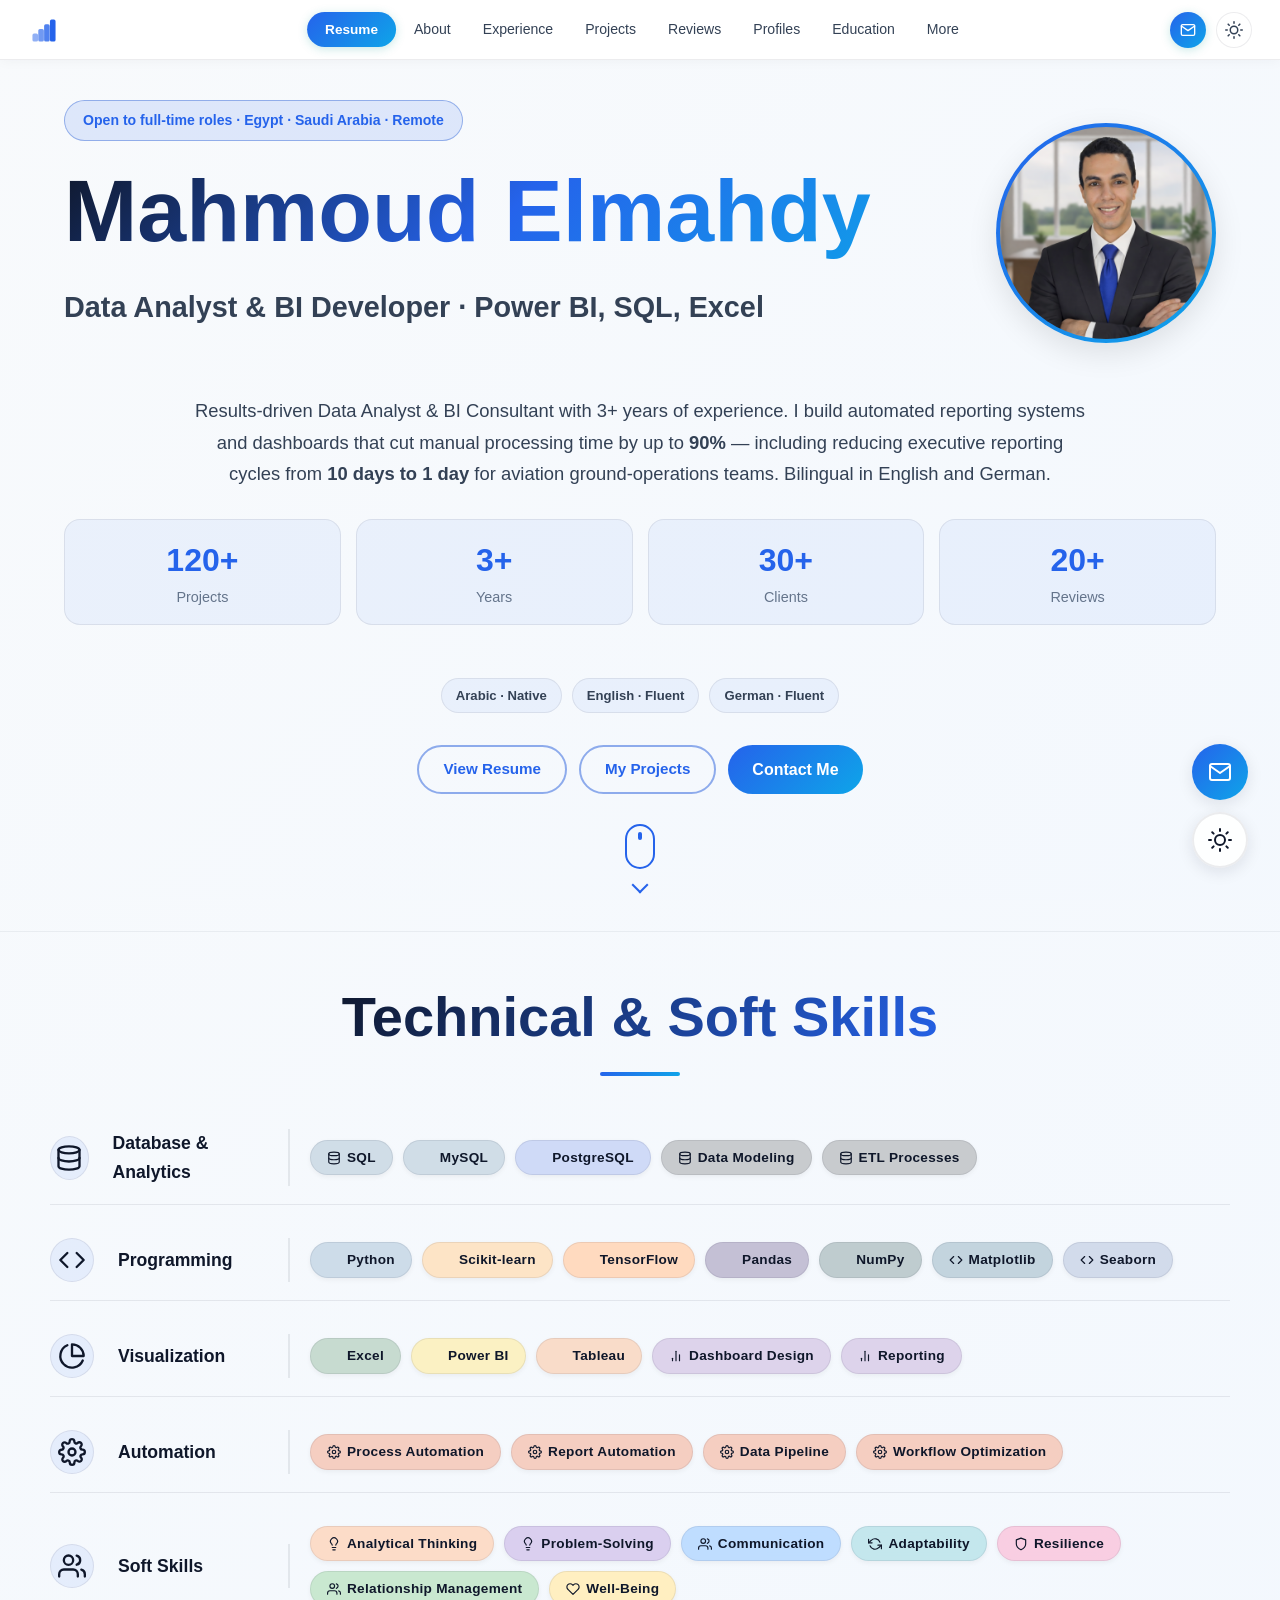
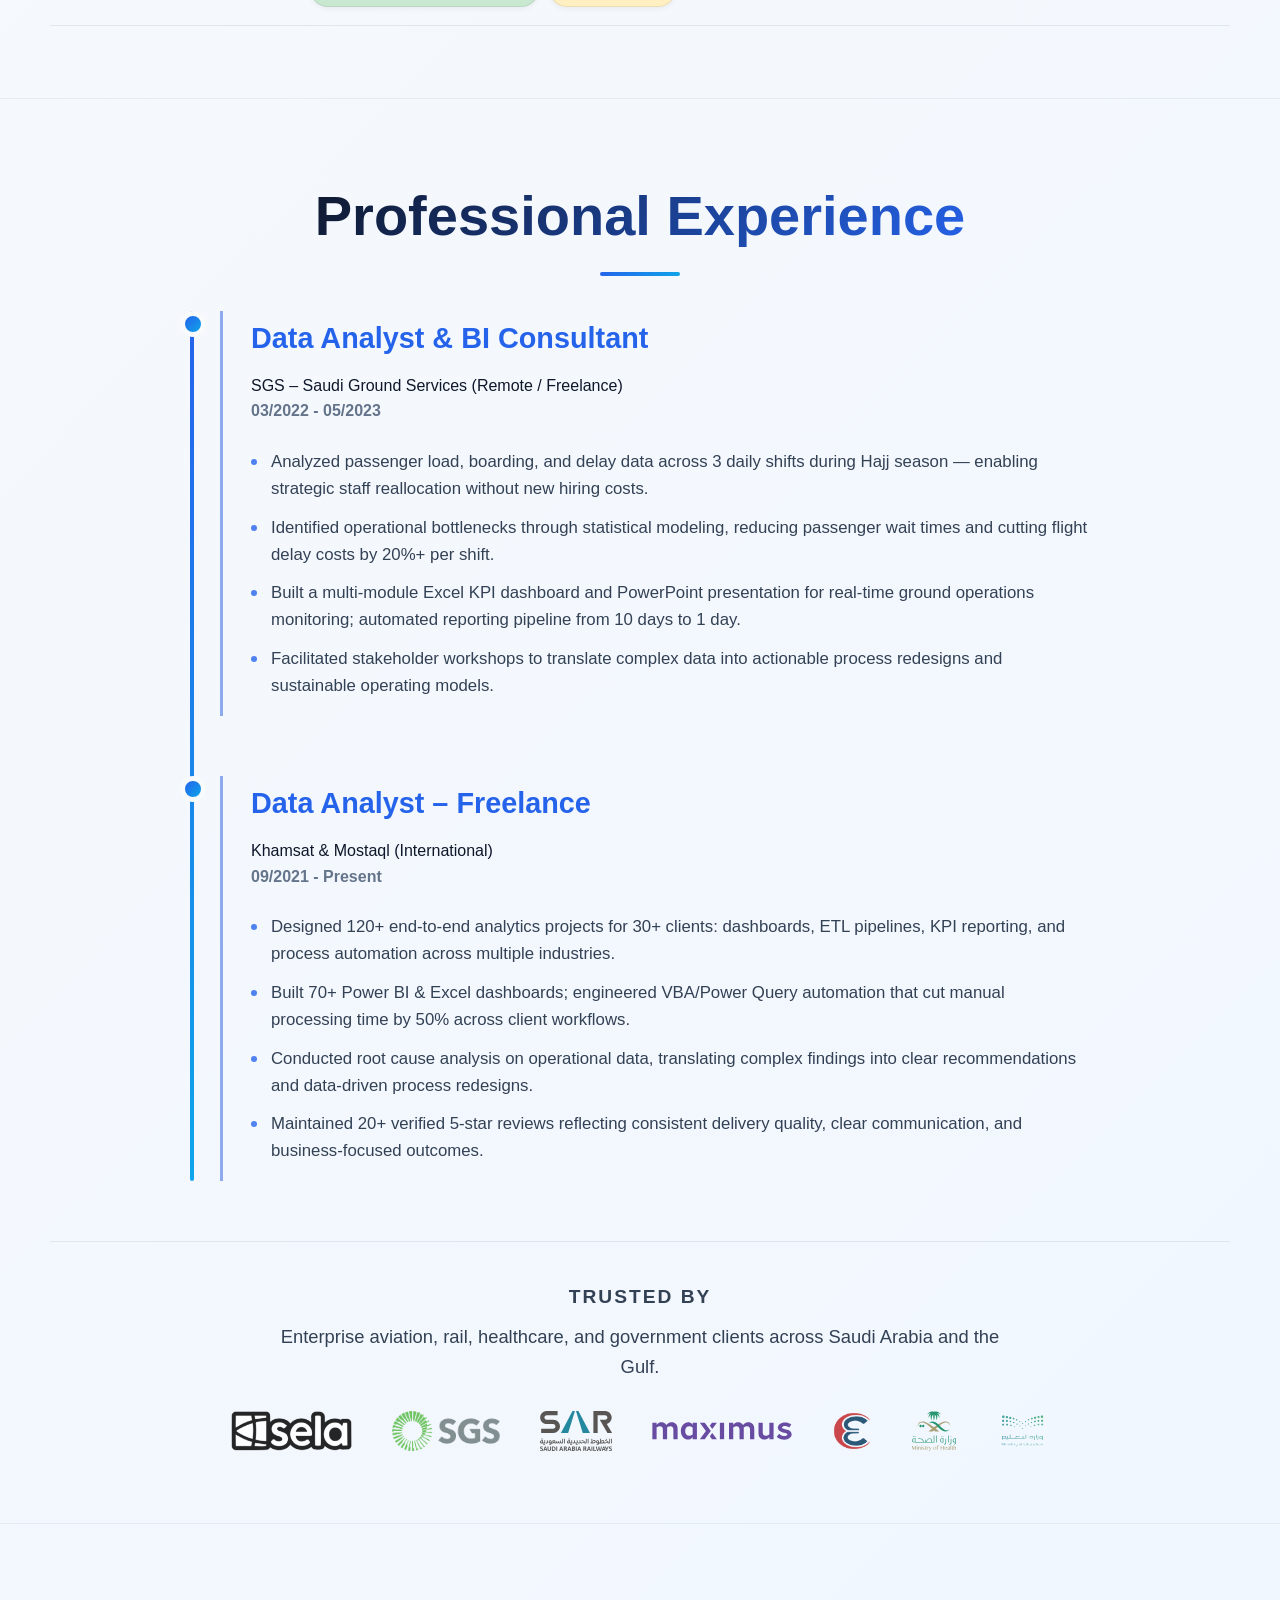
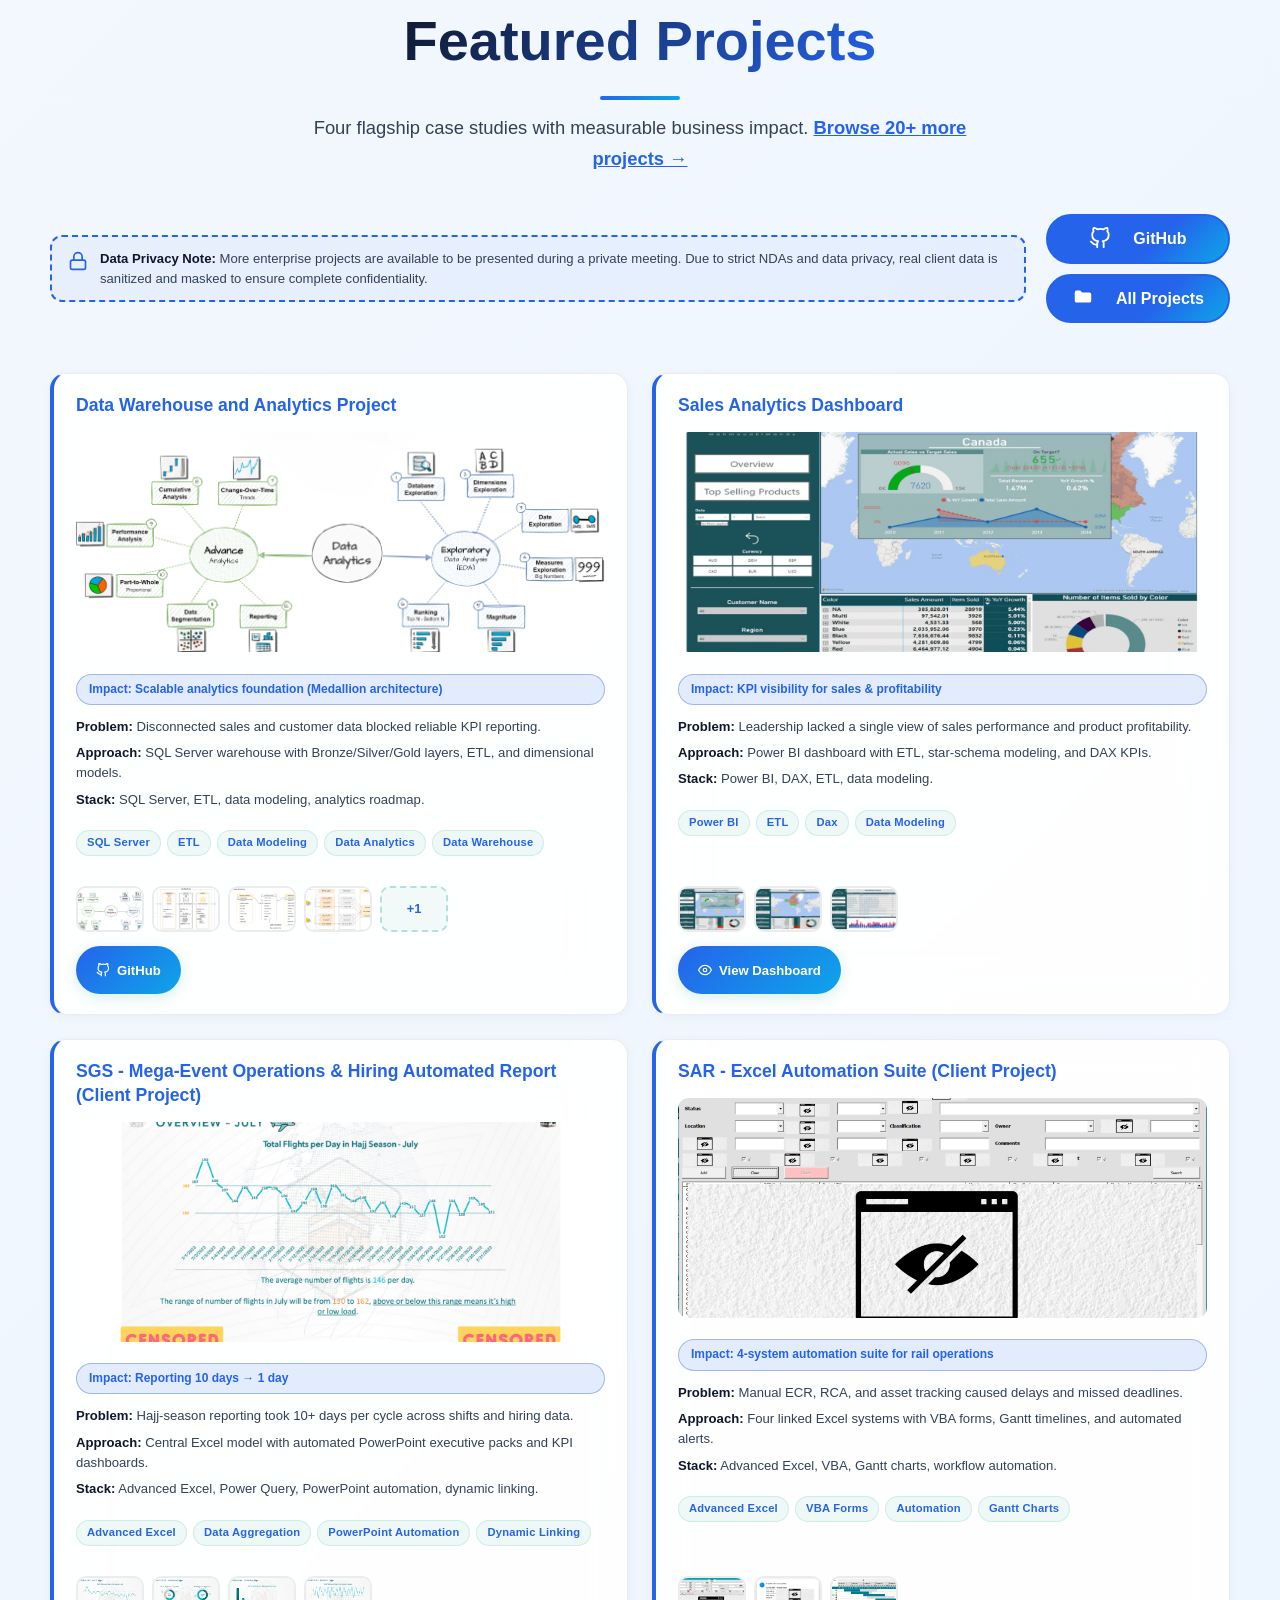
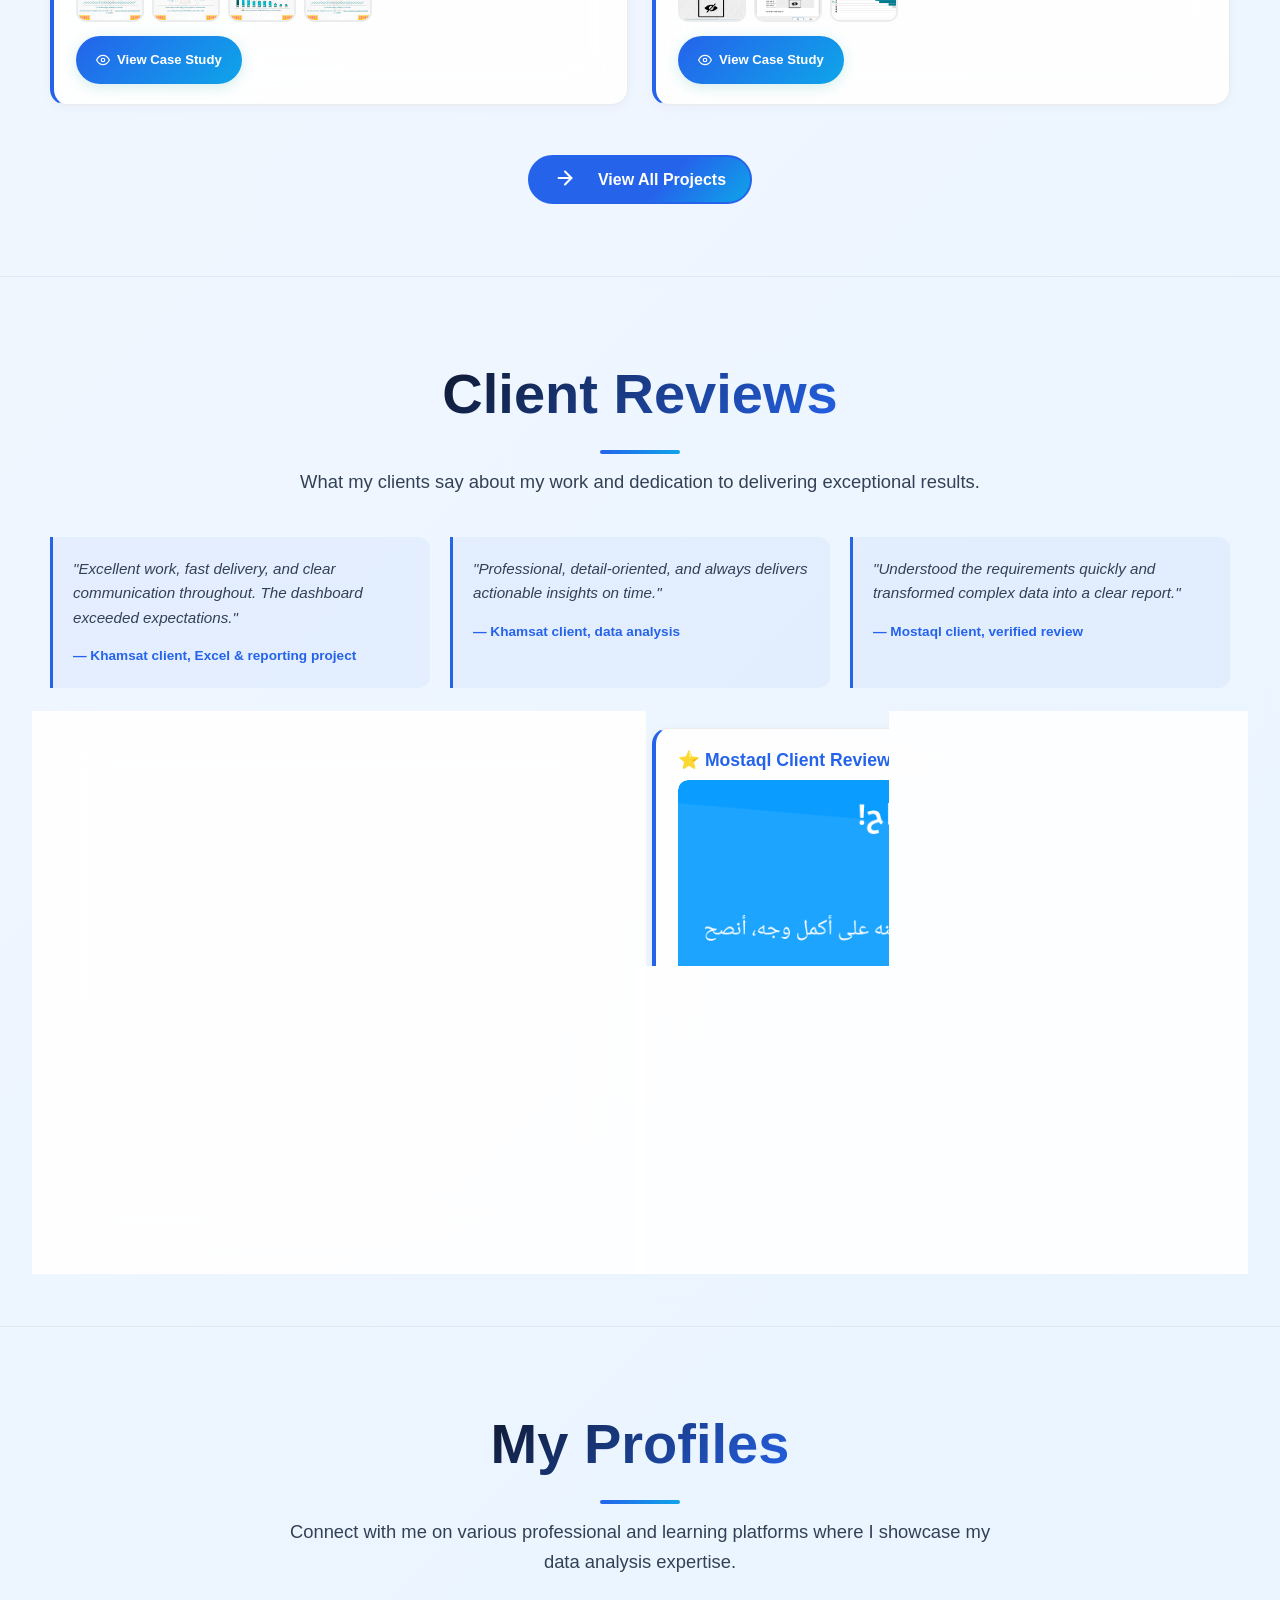
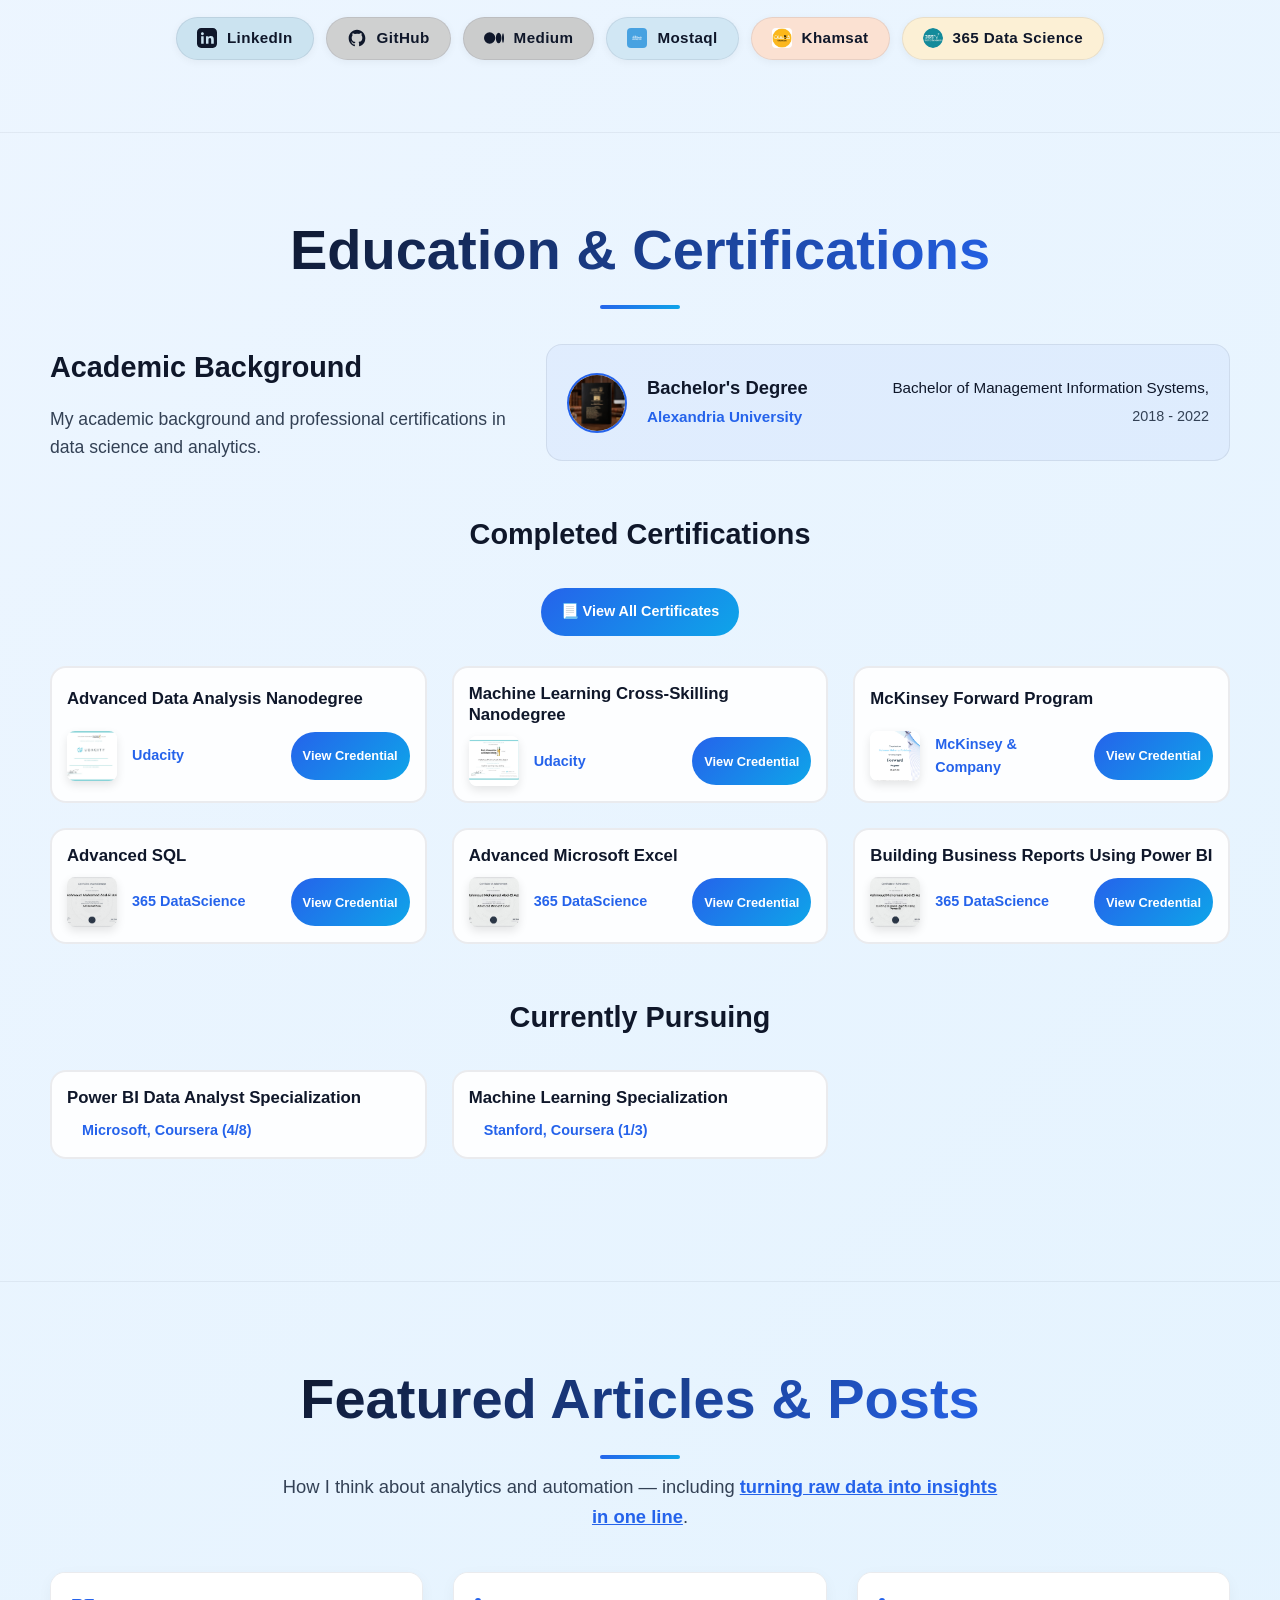
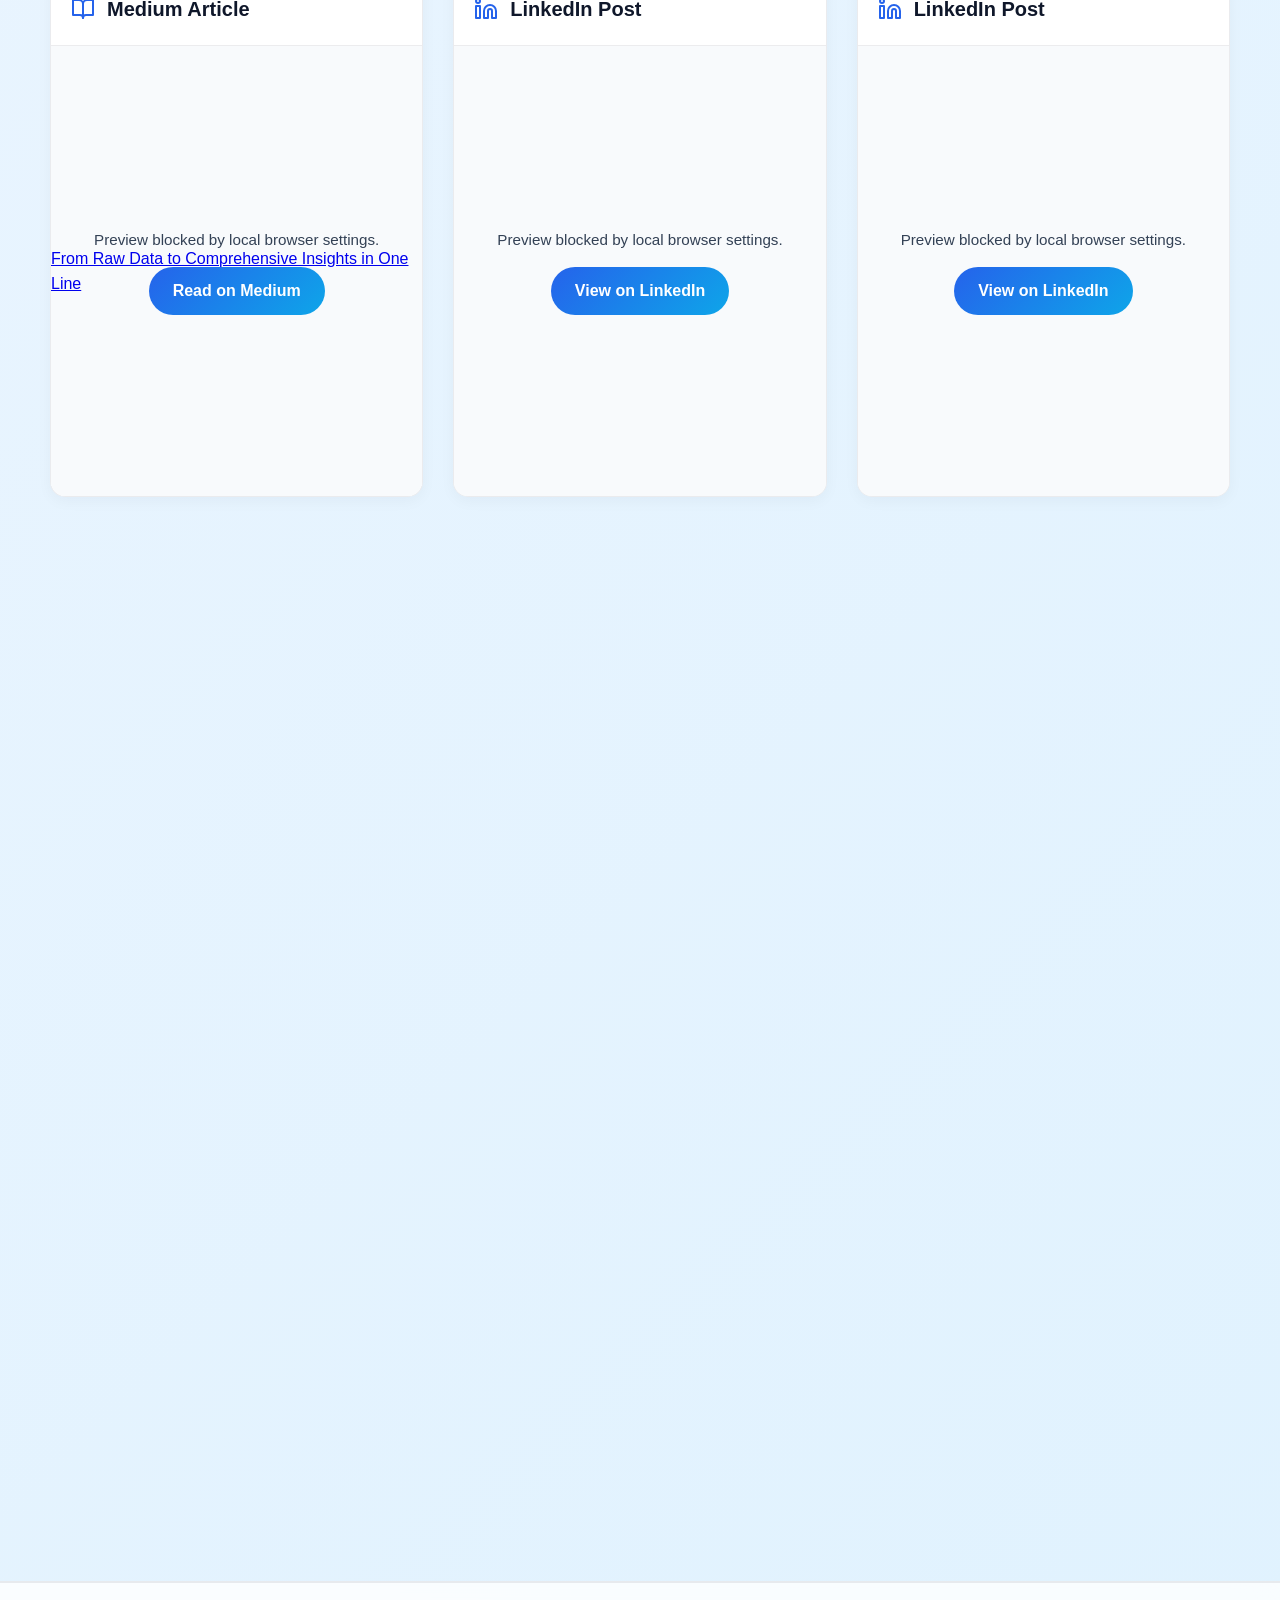
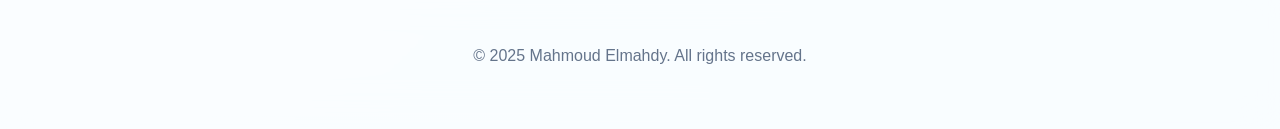
==== commit 0d002ab4: "Update hero section layout, resume link, and add new experience" ====
--- a/index.html
+++ b/index.html
@@ -1,38 +1,45 @@
 <!DOCTYPE html>
 <html lang="en">
+
 <head>
     <meta charset="UTF-8">
     <meta name="viewport" content="width=device-width, initial-scale=1.0">
     <link rel="icon" type="image/png" href="Assets/Images/Logo/tap-icon.png">
     <title>Mahmoud Elmahdy - Data Analyst & BI Developer</title>
-    <meta name="description" content="Mahmoud Elmahdy — Data Analyst & BI Developer specializing in Power BI, SQL, and Excel automation. 120+ projects delivered. Open to roles in Egypt, Saudi Arabia, and remote.">
-    <meta name="keywords" content="Data Analyst, BI Developer, Power BI, SQL, Excel automation, dashboards, ETL, Egypt, remote">
+    <meta name="description"
+        content="Mahmoud Elmahdy — Data Analyst & BI Developer specializing in Power BI, SQL, and Excel automation. 120+ projects delivered. Open to roles in Egypt, Saudi Arabia, and remote.">
+    <meta name="keywords"
+        content="Data Analyst, BI Developer, Power BI, SQL, Excel automation, dashboards, ETL, Egypt, remote">
     <link rel="stylesheet" href="https://cdnjs.cloudflare.com/ajax/libs/font-awesome/6.0.0/css/all.min.css">
-    
+
     <!-- Open Graph / Social Media Meta Tags -->
     <meta property="og:title" content="Mahmoud Elmahdy - Data Analyst & BI Developer">
-    <meta property="og:description" content="Data Analyst & BI Developer — Power BI, SQL, Excel automation. 120+ projects. Open to roles in Egypt, KSA, and remote.">
-    <meta property="og:image" content="https://raw.githubusercontent.com/MahmoudElMahdi/Mahmoud-Elmahdy/main/Assets/Images/Logo/1.png">
+    <meta property="og:description"
+        content="Data Analyst & BI Developer — Power BI, SQL, Excel automation. 120+ projects. Open to roles in Egypt, KSA, and remote.">
+    <meta property="og:image"
+        content="https://raw.githubusercontent.com/MahmoudElMahdi/Mahmoud-Elmahdy/main/Assets/Images/Logo/1.png">
     <meta property="og:url" content="https://mahmoudelmahdi.github.io/Mahmoud-Elmahdy/">
     <meta property="og:type" content="website">
-    
+
     <!-- Twitter Card Meta Tags -->
     <meta name="twitter:card" content="summary_large_image">
     <meta name="twitter:title" content="Mahmoud Elmahdy - Data Analyst & BI Developer">
-    <meta name="twitter:description" content="Data Analyst & BI Developer — Power BI, SQL, Excel automation. 120+ projects. Open to roles in Egypt, KSA, and remote.">
-    <meta name="twitter:image" content="https://raw.githubusercontent.com/MahmoudElMahdi/Mahmoud-Elmahdy/main/Assets/Images/Logo/1.png">
-    
+    <meta name="twitter:description"
+        content="Data Analyst & BI Developer — Power BI, SQL, Excel automation. 120+ projects. Open to roles in Egypt, KSA, and remote.">
+    <meta name="twitter:image"
+        content="https://raw.githubusercontent.com/MahmoudElMahdi/Mahmoud-Elmahdy/main/Assets/Images/Logo/1.png">
+
     <!-- Google Analytics 4 -->
     <script async src="https://www.googletagmanager.com/gtag/js?id=G-3Q9YGJ4HZL"></script>
     <script>
         window.dataLayer = window.dataLayer || [];
-        function gtag(){dataLayer.push(arguments);}
+        function gtag() { dataLayer.push(arguments); }
         gtag('js', new Date());
         gtag('config', 'G-3Q9YGJ4HZL', {
             'anonymize_ip': true, // Privacy-friendly: anonymizes IP addresses
             'cookie_flags': 'SameSite=None;Secure'
         });
-        
+
         // Custom event tracking function
         function trackEvent(eventName, eventCategory, eventLabel, eventValue) {
             if (typeof gtag !== 'undefined') {
@@ -43,26 +50,28 @@
                 });
             }
         }
-        
+
         // Track page views
-        window.addEventListener('load', function() {
+        window.addEventListener('load', function () {
             trackEvent('page_view', 'engagement', window.location.pathname);
         });
     </script>
     <link rel="stylesheet" href="styles.css">
 </head>
+
 <body>
     <div class="bg-animation"></div>
-    
+
 
     <nav id="navbar">
         <div class="nav-container">
             <a href="#home" class="nav-logo" title="Home">
-                <svg viewBox="0 0 24 24" fill="none" stroke="currentColor" stroke-width="1.8" stroke-linecap="round" stroke-linejoin="round">
-                    <rect x="3" y="16" width="3" height="5" rx="0.5" fill="currentColor" opacity="0.5"/>
-                    <rect x="8" y="12" width="3" height="9" rx="0.5" fill="currentColor" opacity="0.65"/>
-                    <rect x="13" y="8" width="3" height="13" rx="0.5" fill="currentColor" opacity="0.8"/>
-                    <rect x="18" y="4" width="3" height="17" rx="0.5" fill="currentColor" opacity="1"/>
+                <svg viewBox="0 0 24 24" fill="none" stroke="currentColor" stroke-width="1.8" stroke-linecap="round"
+                    stroke-linejoin="round">
+                    <rect x="3" y="16" width="3" height="5" rx="0.5" fill="currentColor" opacity="0.5" />
+                    <rect x="8" y="12" width="3" height="9" rx="0.5" fill="currentColor" opacity="0.65" />
+                    <rect x="13" y="8" width="3" height="13" rx="0.5" fill="currentColor" opacity="0.8" />
+                    <rect x="18" y="4" width="3" height="17" rx="0.5" fill="currentColor" opacity="1" />
                 </svg>
             </a>
             <ul class="nav-links" id="navLinks">
@@ -77,10 +86,19 @@
             </ul>
             <div class="nav-actions">
                 <a href="#contact" class="nav-contact-btn" title="Contact Me">
-                    <svg viewBox="0 0 24 24" fill="none" stroke="currentColor" stroke-width="2" stroke-linecap="round" stroke-linejoin="round"><path d="M4 4h16c1.1 0 2 .9 2 2v12c0 1.1-.9 2-2 2H4c-1.1 0-2-.9-2-2V6c0-1.1.9-2 2-2z"/><polyline points="22,6 12,13 2,6"/></svg>
+                    <svg viewBox="0 0 24 24" fill="none" stroke="currentColor" stroke-width="2" stroke-linecap="round"
+                        stroke-linejoin="round">
+                        <path d="M4 4h16c1.1 0 2 .9 2 2v12c0 1.1-.9 2-2 2H4c-1.1 0-2-.9-2-2V6c0-1.1.9-2 2-2z" />
+                        <polyline points="22,6 12,13 2,6" />
+                    </svg>
                 </a>
                 <button class="nav-theme-btn" onclick="toggleTheme()" title="Toggle Theme">
-                    <svg class="theme-svg-icon" viewBox="0 0 24 24" fill="none" stroke="currentColor" stroke-width="2" stroke-linecap="round" stroke-linejoin="round"><circle cx="12" cy="12" r="5"/><path d="M12 1v2M12 21v2M4.22 4.22l1.42 1.42M18.36 18.36l1.42 1.42M1 12h2M21 12h2M4.22 19.78l1.42-1.42M18.36 5.64l1.42-1.42"/></svg>
+                    <svg class="theme-svg-icon" viewBox="0 0 24 24" fill="none" stroke="currentColor" stroke-width="2"
+                        stroke-linecap="round" stroke-linejoin="round">
+                        <circle cx="12" cy="12" r="5" />
+                        <path
+                            d="M12 1v2M12 21v2M4.22 4.22l1.42 1.42M18.36 18.36l1.42 1.42M1 12h2M21 12h2M4.22 19.78l1.42-1.42M18.36 5.64l1.42-1.42" />
+                    </svg>
                 </button>
             </div>
             <div class="menu-icon" id="menuIcon">&#9776;</div>
@@ -88,14 +106,28 @@
         </div>
     </nav>
     <div class="floating-action-buttons">
-        <a href="#contact" class="floating-btn" style="background: linear-gradient(135deg, var(--accent-primary), var(--accent-secondary)); color: #fff; border: none;" title="Contact Me">
-            <svg width="24" height="24" viewBox="0 0 24 24" fill="none" stroke="currentColor" stroke-width="2" stroke-linecap="round" stroke-linejoin="round"><path d="M4 4h16c1.1 0 2 .9 2 2v12c0 1.1-.9 2-2 2H4c-1.1 0-2-.9-2-2V6c0-1.1.9-2 2-2z"/><polyline points="22,6 12,13 2,6"/></svg>
+        <a href="#contact" class="floating-btn"
+            style="background: linear-gradient(135deg, var(--accent-primary), var(--accent-secondary)); color: #fff; border: none;"
+            title="Contact Me">
+            <svg width="24" height="24" viewBox="0 0 24 24" fill="none" stroke="currentColor" stroke-width="2"
+                stroke-linecap="round" stroke-linejoin="round">
+                <path d="M4 4h16c1.1 0 2 .9 2 2v12c0 1.1-.9 2-2 2H4c-1.1 0-2-.9-2-2V6c0-1.1.9-2 2-2z" />
+                <polyline points="22,6 12,13 2,6" />
+            </svg>
         </a>
         <button class="floating-btn" onclick="toggleTheme()" title="Toggle Theme">
-            <svg class="theme-svg-icon" width="24" height="24" viewBox="0 0 24 24" fill="none" stroke="currentColor" stroke-width="2" stroke-linecap="round" stroke-linejoin="round"><circle cx="12" cy="12" r="5"/><path d="M12 1v2M12 21v2M4.22 4.22l1.42 1.42M18.36 18.36l1.42 1.42M1 12h2M21 12h2M4.22 19.78l1.42-1.42M18.36 5.64l1.42-1.42"/></svg>
+            <svg class="theme-svg-icon" width="24" height="24" viewBox="0 0 24 24" fill="none" stroke="currentColor"
+                stroke-width="2" stroke-linecap="round" stroke-linejoin="round">
+                <circle cx="12" cy="12" r="5" />
+                <path
+                    d="M12 1v2M12 21v2M4.22 4.22l1.42 1.42M18.36 18.36l1.42 1.42M1 12h2M21 12h2M4.22 19.78l1.42-1.42M18.36 5.64l1.42-1.42" />
+            </svg>
         </button>
         <button class="floating-btn" id="scrollTopBtn" title="Go to top">
-            <svg width="24" height="24" viewBox="0 0 24 24" fill="none" stroke="currentColor" stroke-width="2" stroke-linecap="round" stroke-linejoin="round"><path d="M12 19V5M5 12l7-7 7 7"/></svg>
+            <svg width="24" height="24" viewBox="0 0 24 24" fill="none" stroke="currentColor" stroke-width="2"
+                stroke-linecap="round" stroke-linejoin="round">
+                <path d="M12 19V5M5 12l7-7 7 7" />
+            </svg>
         </button>
     </div>
 
@@ -104,20 +136,25 @@
             <!-- Top Row: Name/Role (left) + Picture (right) -->
             <div class="hero-intro-row">
                 <div class="hero-intro-text">
-                    <span class="open-to-work-badge">Open to full-time roles &middot; Egypt &middot; Saudi Arabia &middot; Remote</span>
+                    <span class="open-to-work-badge">Open to full-time roles &middot; Egypt &middot; Saudi Arabia
+                        &middot; Remote</span>
                     <h1>Mahmoud Elmahdy</h1>
                     <p class="subtitle">Data Analyst &amp; BI Developer &middot; Power BI, SQL, Excel</p>
                 </div>
                 <div class="hero-right">
                     <div class="hero-image-wrapper">
-                        <img src="Assets/Images/Profile Picture/Mein Foto.png" alt="Mahmoud Elmahdy" class="hero-profile-img">
+                        <img src="Assets/Images/Profile Picture/Mein Foto.png" alt="Mahmoud Elmahdy"
+                            class="hero-profile-img">
                     </div>
                 </div>
             </div>
 
             <!-- Full-width Description -->
             <p class="hero-description">
-                Results-driven Data Analyst &amp; BI Consultant with 3+ years of experience. I build automated reporting systems and dashboards that cut manual processing time by up to <strong>90%</strong> &mdash; including reducing executive reporting cycles from <strong>10 days to 1 day</strong> for aviation ground-operations teams. Bilingual in English and German.
+                Results-driven Data Analyst &amp; BI Consultant with 3+ years of experience. I build automated reporting
+                systems and dashboards that cut manual processing time by up to <strong>90%</strong> &mdash; including
+                reducing executive reporting cycles from <strong>10 days to 1 day</strong> for aviation
+                ground-operations teams. Bilingual in English and German.
             </p>
 
             <!-- Centered Stats -->
@@ -168,87 +205,219 @@
     <section id="skills" class="section fade-in" style="padding-top: 40px;">
         <h2 class="section-title">Technical & Soft Skills</h2>
         <div class="skills-grid" style="margin-top: 0;">
-<div class="skill-category" onclick="toggleCourseCard(this)">
-                          <h4><span class="icon-bg"><svg viewBox="0 0 24 24" fill="none" stroke="currentColor" stroke-width="2" stroke-linecap="round" stroke-linejoin="round"><ellipse cx="12" cy="5" rx="9" ry="3"></ellipse><path d="M21 12c0 1.66-4 3-9 3s-9-1.34-9-3"></path><path d="M3 5v14c0 1.66 4 3 9 3s9-1.34 9-3V5"></path></svg></span> Database & Analytics</h4>
-                          <div class="skills-arrow-mobile">
-                            <svg width="18" height="18" viewBox="0 0 24 24" fill="none" stroke="currentColor" stroke-width="2.5" stroke-linecap="round" stroke-linejoin="round"><polyline points="6 9 12 15 18 9"></polyline></svg>
-                          </div>
-                          <div class="skill-details-mobile">
-                              <div class="skills-badges">
-                                  <a href="projects.html?skill=SQL" class="skill-badge" style="--badge-color: #4479A1;"><svg fill="none" viewBox="0 0 24 24"><ellipse cx="12" cy="5" rx="9" ry="3"/><path d="M21 12c0 1.66-4 3-9 3s-9-1.34-9-3"/><path d="M3 5v14c0 1.66 4 3 9 3s9-1.34 9-3V5"/></svg>SQL</a>
-                                  <a href="projects.html?skill=MySQL" class="skill-badge" style="--badge-color: #4479A1;"><i class="skill-icon icon-mysql"></i>MySQL</a>
-                                  <a href="projects.html?skill=PostgreSQL" class="skill-badge" style="--badge-color: #4169E1;"><i class="skill-icon icon-postgresql"></i>PostgreSQL</a>
-                                  <a href="projects.html?skill=Data%20Modeling" class="skill-badge" style="--badge-color: #232F3E;"><svg fill="none" viewBox="0 0 24 24"><ellipse cx="12" cy="5" rx="9" ry="3"/><path d="M21 12c0 1.66-4 3-9 3s-9-1.34-9-3"/><path d="M3 5v14c0 1.66 4 3 9 3s9-1.34 9-3V5"/></svg>Data Modeling</a>
-                                  <a href="projects.html?skill=ETL%20Processes" class="skill-badge" style="--badge-color: #232F3E;"><svg fill="none" viewBox="0 0 24 24"><ellipse cx="12" cy="5" rx="9" ry="3"/><path d="M21 12c0 1.66-4 3-9 3s-9-1.34-9-3"/><path d="M3 5v14c0 1.66 4 3 9 3s9-1.34 9-3V5"/></svg>ETL Processes</a>
-                              </div>
-                          </div>
-                      </div>
-                      <div class="skill-category" onclick="toggleCourseCard(this)">
-                          <h4><span class="icon-bg"><svg viewBox="0 0 24 24" fill="none" stroke="currentColor" stroke-width="2" stroke-linecap="round" stroke-linejoin="round"><polyline points="16 18 22 12 16 6"></polyline><polyline points="8 6 2 12 8 18"></polyline></svg></span> Programming</h4>
-                          <div class="skills-arrow-mobile">
-                            <svg width="18" height="18" viewBox="0 0 24 24" fill="none" stroke="currentColor" stroke-width="2.5" stroke-linecap="round" stroke-linejoin="round"><polyline points="6 9 12 15 18 9"></polyline></svg>
-                          </div>
-                          <div class="skill-details-mobile">
-                              <div class="skills-badges">
-                                  <a href="projects.html?skill=Python" class="skill-badge" style="--badge-color: #3776AB;"><i class="skill-icon icon-python"></i>Python</a>
-                                  <a href="projects.html?skill=Scikit-learn" class="skill-badge" style="--badge-color: #F7931E;"><i class="skill-icon icon-scikitlearn"></i>Scikit-learn</a>
-                                  <a href="projects.html?skill=TensorFlow" class="skill-badge" style="--badge-color: #FF6F00;"><i class="skill-icon icon-tensorflow"></i>TensorFlow</a>
-                                  <a href="projects.html?skill=Pandas" class="skill-badge" style="--badge-color: #150458;"><i class="skill-icon icon-pandas"></i>Pandas</a>
-                                  <a href="projects.html?skill=NumPy" class="skill-badge" style="--badge-color: #013243;"><i class="skill-icon icon-numpy"></i>NumPy</a>
-                                  <a href="projects.html?skill=Matplotlib" class="skill-badge" style="--badge-color: #11557c;"><svg fill="none" viewBox="0 0 24 24"><polyline points="16 18 22 12 16 6"/><polyline points="8 6 2 12 8 18"/></svg>Matplotlib</a>
-                                  <a href="projects.html?skill=Seaborn" class="skill-badge" style="--badge-color: #4C72B0;"><svg fill="none" viewBox="0 0 24 24"><polyline points="16 18 22 12 16 6"/><polyline points="8 6 2 12 8 18"/></svg>Seaborn</a>
-                              </div>
-                          </div>
-                      </div>
-                      <div class="skill-category" onclick="toggleCourseCard(this)">
-                          <h4><span class="icon-bg"><svg viewBox="0 0 24 24" fill="none" stroke="currentColor" stroke-width="2" stroke-linecap="round" stroke-linejoin="round"><path d="M21.21 15.89A10 10 0 1 1 8 2.83"></path><path d="M22 12A10 10 0 0 0 12 2v10z"></path></svg></span> Visualization</h4>
-                          <div class="skills-arrow-mobile">
-                            <svg width="18" height="18" viewBox="0 0 24 24" fill="none" stroke="currentColor" stroke-width="2.5" stroke-linecap="round" stroke-linejoin="round"><polyline points="6 9 12 15 18 9"></polyline></svg>
-                          </div>
-                          <div class="skill-details-mobile">
-                              <div class="skills-badges">
-                                  <a href="projects.html?skill=Excel" class="skill-badge" style="--badge-color: #217346;"><i class="skill-icon icon-excel"></i>Excel</a>
-                                  <a href="projects.html?skill=Power%20BI" class="skill-badge" style="--badge-color: #F2C811;"><i class="skill-icon icon-powerbi"></i>Power BI</a>
-                                  <a href="projects.html?skill=Tableau" class="skill-badge" style="--badge-color: #E97627;"><i class="skill-icon icon-tableau"></i>Tableau</a>
-                                  <a href="projects.html?skill=Dashboard%20Design" class="skill-badge" style="--badge-color: #7952b3;"><svg fill="none" viewBox="0 0 24 24"><path d="M18 20V10"/><path d="M12 20V4"/><path d="M6 20v-4"/></svg>Dashboard Design</a>
-                                  <a href="projects.html?skill=Reporting" class="skill-badge" style="--badge-color: #7952b3;"><svg fill="none" viewBox="0 0 24 24"><path d="M18 20V10"/><path d="M12 20V4"/><path d="M6 20v-4"/></svg>Reporting</a>
-                              </div>
-                          </div>
-                      </div>
-                      <div class="skill-category" onclick="toggleCourseCard(this)">
-                          <h4><span class="icon-bg"><svg viewBox="0 0 24 24" fill="none" stroke="currentColor" stroke-width="2" stroke-linecap="round" stroke-linejoin="round"><circle cx="12" cy="12" r="3"></circle><path d="M19.4 15a1.65 1.65 0 0 0 .33 1.82l.06.06a2 2 0 0 1 0 2.83 2 2 0 0 1-2.83 0l-.06-.06a1.65 1.65 0 0 0-1.82-.33 1.65 1.65 0 0 0-1 1.51V21a2 2 0 0 1-2 2 2 2 0 0 1-2-2v-.09A1.65 1.65 0 0 0 9 19.4a1.65 1.65 0 0 0-1.82.33l-.06.06a2 2 0 0 1-2.83 0 2 2 0 0 1 0-2.83l.06-.06a1.65 1.65 0 0 0 .33-1.82 1.65 1.65 0 0 0-1.51-1H3a2 2 0 0 1-2-2 2 2 0 0 1 2-2h.09A1.65 1.65 0 0 0 4.6 9a1.65 1.65 0 0 0-.33-1.82l-.06-.06a2 2 0 0 1 0-2.83 2 2 0 0 1 2.83 0l.06.06a1.65 1.65 0 0 0 1.82.33H9a1.65 1.65 0 0 0 1-1.51V3a2 2 0 0 1 2-2 2 2 0 0 1 2 2v.09a1.65 1.65 0 0 0 1 1.51 1.65 1.65 0 0 0 1.82-.33l.06-.06a2 2 0 0 1 2.83 0 2 2 0 0 1 0 2.83l-.06.06a1.65 1.65 0 0 0-.33 1.82V9a1.65 1.65 0 0 0 1.51 1H21a2 2 0 0 1 2 2 2 2 0 0 1-2 2h-.09a1.65 1.65 0 0 0-1.51 1z"></path></svg></span> Automation</h4>
-                          <div class="skills-arrow-mobile">
-                            <svg width="18" height="18" viewBox="0 0 24 24" fill="none" stroke="currentColor" stroke-width="2.5" stroke-linecap="round" stroke-linejoin="round"><polyline points="6 9 12 15 18 9"></polyline></svg>
-                          </div>
-                          <div class="skill-details-mobile">
-                              <div class="skills-badges">
-                                  <a href="projects.html?skill=Process%20Automation" class="skill-badge" style="--badge-color: #d93f0b;"><svg fill="none" viewBox="0 0 24 24"><circle cx="12" cy="12" r="3"/><path d="M19.4 15a1.65 1.65 0 0 0 .33 1.82l.06.06a2 2 0 0 1 0 2.83 2 2 0 0 1-2.83 0l-.06-.06a1.65 1.65 0 0 0-1.82-.33 1.65 1.65 0 0 0-1 1.51V21a2 2 0 0 1-2 2 2 2 0 0 1-2-2v-.09A1.65 1.65 0 0 0 9 19.4a1.65 1.65 0 0 0-1.82.33l-.06.06a2 2 0 0 1-2.83 0 2 2 0 0 1 0-2.83l.06-.06a1.65 1.65 0 0 0 .33-1.82 1.65 1.65 0 0 0-1.51-1H3a2 2 0 0 1-2-2 2 2 0 0 1 2-2h.09A1.65 1.65 0 0 0 4.6 9a1.65 1.65 0 0 0-.33-1.82l-.06-.06a2 2 0 0 1 0-2.83 2 2 0 0 1 2.83 0l.06.06a1.65 1.65 0 0 0 1.82.33H9a1.65 1.65 0 0 0 1-1.51V3a2 2 0 0 1 2-2 2 2 0 0 1 2 2v.09a1.65 1.65 0 0 0 1 1.51 1.65 1.65 0 0 0 1.82-.33l.06-.06a2 2 0 0 1 2.83 0 2 2 0 0 1 0 2.83l-.06.06a1.65 1.65 0 0 0-.33 1.82V9a1.65 1.65 0 0 0 1.51 1H21a2 2 0 0 1 2 2 2 2 0 0 1-2 2h-.09a1.65 1.65 0 0 0-1.51 1z"/></svg>Process Automation</a>
-                                  <a href="projects.html?skill=Report%20Automation" class="skill-badge" style="--badge-color: #d93f0b;"><svg fill="none" viewBox="0 0 24 24"><circle cx="12" cy="12" r="3"/><path d="M19.4 15a1.65 1.65 0 0 0 .33 1.82l.06.06a2 2 0 0 1 0 2.83 2 2 0 0 1-2.83 0l-.06-.06a1.65 1.65 0 0 0-1.82-.33 1.65 1.65 0 0 0-1 1.51V21a2 2 0 0 1-2 2 2 2 0 0 1-2-2v-.09A1.65 1.65 0 0 0 9 19.4a1.65 1.65 0 0 0-1.82.33l-.06.06a2 2 0 0 1-2.83 0 2 2 0 0 1 0-2.83l.06-.06a1.65 1.65 0 0 0 .33-1.82 1.65 1.65 0 0 0-1.51-1H3a2 2 0 0 1-2-2 2 2 0 0 1 2-2h.09A1.65 1.65 0 0 0 4.6 9a1.65 1.65 0 0 0-.33-1.82l-.06-.06a2 2 0 0 1 0-2.83 2 2 0 0 1 2.83 0l.06.06a1.65 1.65 0 0 0 1.82.33H9a1.65 1.65 0 0 0 1-1.51V3a2 2 0 0 1 2-2 2 2 0 0 1 2 2v.09a1.65 1.65 0 0 0 1 1.51 1.65 1.65 0 0 0 1.82-.33l.06-.06a2 2 0 0 1 2.83 0 2 2 0 0 1 0 2.83l-.06.06a1.65 1.65 0 0 0-.33 1.82V9a1.65 1.65 0 0 0 1.51 1H21a2 2 0 0 1 2 2 2 2 0 0 1-2 2h-.09a1.65 1.65 0 0 0-1.51 1z"/></svg>Report Automation</a>
-                                  <a href="projects.html?skill=Data%20Pipeline" class="skill-badge" style="--badge-color: #d93f0b;"><svg fill="none" viewBox="0 0 24 24"><circle cx="12" cy="12" r="3"/><path d="M19.4 15a1.65 1.65 0 0 0 .33 1.82l.06.06a2 2 0 0 1 0 2.83 2 2 0 0 1-2.83 0l-.06-.06a1.65 1.65 0 0 0-1.82-.33 1.65 1.65 0 0 0-1 1.51V21a2 2 0 0 1-2 2 2 2 0 0 1-2-2v-.09A1.65 1.65 0 0 0 9 19.4a1.65 1.65 0 0 0-1.82.33l-.06.06a2 2 0 0 1-2.83 0 2 2 0 0 1 0-2.83l.06-.06a1.65 1.65 0 0 0 .33-1.82 1.65 1.65 0 0 0-1.51-1H3a2 2 0 0 1-2-2 2 2 0 0 1 2-2h.09A1.65 1.65 0 0 0 4.6 9a1.65 1.65 0 0 0-.33-1.82l-.06-.06a2 2 0 0 1 0-2.83 2 2 0 0 1 2.83 0l.06.06a1.65 1.65 0 0 0 1.82.33H9a1.65 1.65 0 0 0 1-1.51V3a2 2 0 0 1 2-2 2 2 0 0 1 2 2v.09a1.65 1.65 0 0 0 1 1.51 1.65 1.65 0 0 0 1.82-.33l.06-.06a2 2 0 0 1 2.83 0 2 2 0 0 1 0 2.83l-.06.06a1.65 1.65 0 0 0-.33 1.82V9a1.65 1.65 0 0 0 1.51 1H21a2 2 0 0 1 2 2 2 2 0 0 1-2 2h-.09a1.65 1.65 0 0 0-1.51 1z"/></svg>Data Pipeline</a>
-                                  <a href="projects.html?skill=Workflow%20Optimization" class="skill-badge" style="--badge-color: #d93f0b;"><svg fill="none" viewBox="0 0 24 24"><circle cx="12" cy="12" r="3"/><path d="M19.4 15a1.65 1.65 0 0 0 .33 1.82l.06.06a2 2 0 0 1 0 2.83 2 2 0 0 1-2.83 0l-.06-.06a1.65 1.65 0 0 0-1.82-.33 1.65 1.65 0 0 0-1 1.51V21a2 2 0 0 1-2 2 2 2 0 0 1-2-2v-.09A1.65 1.65 0 0 0 9 19.4a1.65 1.65 0 0 0-1.82.33l-.06.06a2 2 0 0 1-2.83 0 2 2 0 0 1 0-2.83l.06-.06a1.65 1.65 0 0 0 .33-1.82 1.65 1.65 0 0 0-1.51-1H3a2 2 0 0 1-2-2 2 2 0 0 1 2-2h.09A1.65 1.65 0 0 0 4.6 9a1.65 1.65 0 0 0-.33-1.82l-.06-.06a2 2 0 0 1 0-2.83 2 2 0 0 1 2.83 0l.06.06a1.65 1.65 0 0 0 1.82.33H9a1.65 1.65 0 0 0 1-1.51V3a2 2 0 0 1 2-2 2 2 0 0 1 2 2v.09a1.65 1.65 0 0 0 1 1.51 1.65 1.65 0 0 0 1.82-.33l.06-.06a2 2 0 0 1 2.83 0 2 2 0 0 1 0 2.83l-.06.06a1.65 1.65 0 0 0-.33 1.82V9a1.65 1.65 0 0 0 1.51 1H21a2 2 0 0 1 2 2 2 2 0 0 1-2 2h-.09a1.65 1.65 0 0 0-1.51 1z"/></svg>Workflow Optimization</a>
-                              </div>
-                          </div>
-                      </div>
-                      <div class="skill-category" onclick="toggleCourseCard(this)">
-                        <h4><span class="icon-bg"><svg viewBox="0 0 24 24" fill="none" stroke="currentColor" stroke-width="2" stroke-linecap="round" stroke-linejoin="round"><path d="M17 21v-2a4 4 0 0 0-4-4H5a4 4 0 0 0-4 4v2"></path><circle cx="9" cy="7" r="4"></circle><path d="M23 21v-2a4 4 0 0 0-3-3.87"></path><path d="M16 3.13a4 4 0 0 1 0 7.75"></path></svg></span> Soft Skills</h4>
-                        <div class="skills-arrow-mobile">
-                            <svg width="18" height="18" viewBox="0 0 24 24" fill="none" stroke="currentColor" stroke-width="2.5" stroke-linecap="round" stroke-linejoin="round"><polyline points="6 9 12 15 18 9"></polyline></svg>
-                        </div>
-                        <div class="skill-details-mobile">
-                            <div class="skills-badges">
-                                <span class="skill-badge" style="--badge-color: #F37626;"><svg fill="none" viewBox="0 0 24 24"><path d="M9 18h6"/><path d="M10 22h4"/><path d="M15.09 14c.18-.98.65-1.74 1.41-2.5A6 6 0 1 0 7.5 11.5c.76.76 1.23 1.52 1.41 2.5"/></svg>Analytical Thinking</span>
-                                <span class="skill-badge" style="--badge-color: #6f42c1;"><svg fill="none" viewBox="0 0 24 24"><path d="M9 18h6"/><path d="M10 22h4"/><path d="M15.09 14c.18-.98.65-1.74 1.41-2.5A6 6 0 1 0 7.5 11.5c.76.76 1.23 1.52 1.41 2.5"/></svg>Problem-Solving</span>
-                                <span class="skill-badge" style="--badge-color: #007bff;"><svg fill="none" viewBox="0 0 24 24"><path d="M17 21v-2a4 4 0 0 0-4-4H5a4 4 0 0 0-4 4v2"/><circle cx="9" cy="7" r="4"/><path d="M23 21v-2a4 4 0 0 0-3-3.87"/><path d="M16 3.13a4 4 0 0 1 0 7.75"/></svg>Communication</span>
-                                <span class="skill-badge" style="--badge-color: #17a2b8;"><svg fill="none" viewBox="0 0 24 24"><polyline points="1 4 1 10 7 10"/><polyline points="23 20 23 14 17 14"/><path d="M20.49 9A9 9 0 0 0 5.64 5.64L1 10M23 14l-4.64 4.36A9 9 0 0 1 3.51 15"/></svg>Adaptability</span>
-                                <span class="skill-badge" style="--badge-color: #e83e8c;"><svg fill="none" viewBox="0 0 24 24"><path d="M12 22s8-4 8-10V5l-8-3-8 3v7c0 6 8 10 8 10z"/></svg>Resilience</span>
-                                <span class="skill-badge" style="--badge-color: #28a745;"><svg fill="none" viewBox="0 0 24 24"><path d="M17 21v-2a4 4 0 0 0-4-4H5a4 4 0 0 0-4 4v2"/><circle cx="9" cy="7" r="4"/><path d="M23 21v-2a4 4 0 0 0-3-3.87"/><path d="M16 3.13a4 4 0 0 1 0 7.75"/></svg>Relationship Management</span>
-                                <span class="skill-badge" style="--badge-color: #ffc107;"><svg fill="none" viewBox="0 0 24 24"><path d="M20.84 4.61a5.5 5.5 0 0 0-7.78 0L12 5.67l-1.06-1.06a5.5 5.5 0 0 0-7.78 7.78l1.06 1.06L12 21.23l7.78-7.78 1.06-1.06a5.5 5.5 0 0 0 0-7.78z"/></svg>Well-Being</span>
-                            </div>
-                        </div>
-                      </div>
-                  </div>
-            </div>
-    
+            <div class="skill-category" onclick="toggleCourseCard(this)">
+                <h4><span class="icon-bg"><svg viewBox="0 0 24 24" fill="none" stroke="currentColor" stroke-width="2"
+                            stroke-linecap="round" stroke-linejoin="round">
+                            <ellipse cx="12" cy="5" rx="9" ry="3"></ellipse>
+                            <path d="M21 12c0 1.66-4 3-9 3s-9-1.34-9-3"></path>
+                            <path d="M3 5v14c0 1.66 4 3 9 3s9-1.34 9-3V5"></path>
+                        </svg></span> Database & Analytics</h4>
+                <div class="skills-arrow-mobile">
+                    <svg width="18" height="18" viewBox="0 0 24 24" fill="none" stroke="currentColor" stroke-width="2.5"
+                        stroke-linecap="round" stroke-linejoin="round">
+                        <polyline points="6 9 12 15 18 9"></polyline>
+                    </svg>
+                </div>
+                <div class="skill-details-mobile">
+                    <div class="skills-badges">
+                        <a href="projects.html?skill=SQL" class="skill-badge" style="--badge-color: #4479A1;"><svg
+                                fill="none" viewBox="0 0 24 24">
+                                <ellipse cx="12" cy="5" rx="9" ry="3" />
+                                <path d="M21 12c0 1.66-4 3-9 3s-9-1.34-9-3" />
+                                <path d="M3 5v14c0 1.66 4 3 9 3s9-1.34 9-3V5" />
+                            </svg>SQL</a>
+                        <a href="projects.html?skill=MySQL" class="skill-badge" style="--badge-color: #4479A1;"><i
+                                class="skill-icon icon-mysql"></i>MySQL</a>
+                        <a href="projects.html?skill=PostgreSQL" class="skill-badge" style="--badge-color: #4169E1;"><i
+                                class="skill-icon icon-postgresql"></i>PostgreSQL</a>
+                        <a href="projects.html?skill=Data%20Modeling" class="skill-badge"
+                            style="--badge-color: #232F3E;"><svg fill="none" viewBox="0 0 24 24">
+                                <ellipse cx="12" cy="5" rx="9" ry="3" />
+                                <path d="M21 12c0 1.66-4 3-9 3s-9-1.34-9-3" />
+                                <path d="M3 5v14c0 1.66 4 3 9 3s9-1.34 9-3V5" />
+                            </svg>Data Modeling</a>
+                        <a href="projects.html?skill=ETL%20Processes" class="skill-badge"
+                            style="--badge-color: #232F3E;"><svg fill="none" viewBox="0 0 24 24">
+                                <ellipse cx="12" cy="5" rx="9" ry="3" />
+                                <path d="M21 12c0 1.66-4 3-9 3s-9-1.34-9-3" />
+                                <path d="M3 5v14c0 1.66 4 3 9 3s9-1.34 9-3V5" />
+                            </svg>ETL Processes</a>
+                    </div>
+                </div>
+            </div>
+            <div class="skill-category" onclick="toggleCourseCard(this)">
+                <h4><span class="icon-bg"><svg viewBox="0 0 24 24" fill="none" stroke="currentColor" stroke-width="2"
+                            stroke-linecap="round" stroke-linejoin="round">
+                            <polyline points="16 18 22 12 16 6"></polyline>
+                            <polyline points="8 6 2 12 8 18"></polyline>
+                        </svg></span> Programming</h4>
+                <div class="skills-arrow-mobile">
+                    <svg width="18" height="18" viewBox="0 0 24 24" fill="none" stroke="currentColor" stroke-width="2.5"
+                        stroke-linecap="round" stroke-linejoin="round">
+                        <polyline points="6 9 12 15 18 9"></polyline>
+                    </svg>
+                </div>
+                <div class="skill-details-mobile">
+                    <div class="skills-badges">
+                        <a href="projects.html?skill=Python" class="skill-badge" style="--badge-color: #3776AB;"><i
+                                class="skill-icon icon-python"></i>Python</a>
+                        <a href="projects.html?skill=Scikit-learn" class="skill-badge"
+                            style="--badge-color: #F7931E;"><i class="skill-icon icon-scikitlearn"></i>Scikit-learn</a>
+                        <a href="projects.html?skill=TensorFlow" class="skill-badge" style="--badge-color: #FF6F00;"><i
+                                class="skill-icon icon-tensorflow"></i>TensorFlow</a>
+                        <a href="projects.html?skill=Pandas" class="skill-badge" style="--badge-color: #150458;"><i
+                                class="skill-icon icon-pandas"></i>Pandas</a>
+                        <a href="projects.html?skill=NumPy" class="skill-badge" style="--badge-color: #013243;"><i
+                                class="skill-icon icon-numpy"></i>NumPy</a>
+                        <a href="projects.html?skill=Matplotlib" class="skill-badge"
+                            style="--badge-color: #11557c;"><svg fill="none" viewBox="0 0 24 24">
+                                <polyline points="16 18 22 12 16 6" />
+                                <polyline points="8 6 2 12 8 18" />
+                            </svg>Matplotlib</a>
+                        <a href="projects.html?skill=Seaborn" class="skill-badge" style="--badge-color: #4C72B0;"><svg
+                                fill="none" viewBox="0 0 24 24">
+                                <polyline points="16 18 22 12 16 6" />
+                                <polyline points="8 6 2 12 8 18" />
+                            </svg>Seaborn</a>
+                    </div>
+                </div>
+            </div>
+            <div class="skill-category" onclick="toggleCourseCard(this)">
+                <h4><span class="icon-bg"><svg viewBox="0 0 24 24" fill="none" stroke="currentColor" stroke-width="2"
+                            stroke-linecap="round" stroke-linejoin="round">
+                            <path d="M21.21 15.89A10 10 0 1 1 8 2.83"></path>
+                            <path d="M22 12A10 10 0 0 0 12 2v10z"></path>
+                        </svg></span> Visualization</h4>
+                <div class="skills-arrow-mobile">
+                    <svg width="18" height="18" viewBox="0 0 24 24" fill="none" stroke="currentColor" stroke-width="2.5"
+                        stroke-linecap="round" stroke-linejoin="round">
+                        <polyline points="6 9 12 15 18 9"></polyline>
+                    </svg>
+                </div>
+                <div class="skill-details-mobile">
+                    <div class="skills-badges">
+                        <a href="projects.html?skill=Excel" class="skill-badge" style="--badge-color: #217346;"><i
+                                class="skill-icon icon-excel"></i>Excel</a>
+                        <a href="projects.html?skill=Power%20BI" class="skill-badge" style="--badge-color: #F2C811;"><i
+                                class="skill-icon icon-powerbi"></i>Power BI</a>
+                        <a href="projects.html?skill=Tableau" class="skill-badge" style="--badge-color: #E97627;"><i
+                                class="skill-icon icon-tableau"></i>Tableau</a>
+                        <a href="projects.html?skill=Dashboard%20Design" class="skill-badge"
+                            style="--badge-color: #7952b3;"><svg fill="none" viewBox="0 0 24 24">
+                                <path d="M18 20V10" />
+                                <path d="M12 20V4" />
+                                <path d="M6 20v-4" />
+                            </svg>Dashboard Design</a>
+                        <a href="projects.html?skill=Reporting" class="skill-badge" style="--badge-color: #7952b3;"><svg
+                                fill="none" viewBox="0 0 24 24">
+                                <path d="M18 20V10" />
+                                <path d="M12 20V4" />
+                                <path d="M6 20v-4" />
+                            </svg>Reporting</a>
+                    </div>
+                </div>
+            </div>
+            <div class="skill-category" onclick="toggleCourseCard(this)">
+                <h4><span class="icon-bg"><svg viewBox="0 0 24 24" fill="none" stroke="currentColor" stroke-width="2"
+                            stroke-linecap="round" stroke-linejoin="round">
+                            <circle cx="12" cy="12" r="3"></circle>
+                            <path
+                                d="M19.4 15a1.65 1.65 0 0 0 .33 1.82l.06.06a2 2 0 0 1 0 2.83 2 2 0 0 1-2.83 0l-.06-.06a1.65 1.65 0 0 0-1.82-.33 1.65 1.65 0 0 0-1 1.51V21a2 2 0 0 1-2 2 2 2 0 0 1-2-2v-.09A1.65 1.65 0 0 0 9 19.4a1.65 1.65 0 0 0-1.82.33l-.06.06a2 2 0 0 1-2.83 0 2 2 0 0 1 0-2.83l.06-.06a1.65 1.65 0 0 0 .33-1.82 1.65 1.65 0 0 0-1.51-1H3a2 2 0 0 1-2-2 2 2 0 0 1 2-2h.09A1.65 1.65 0 0 0 4.6 9a1.65 1.65 0 0 0-.33-1.82l-.06-.06a2 2 0 0 1 0-2.83 2 2 0 0 1 2.83 0l.06.06a1.65 1.65 0 0 0 1.82.33H9a1.65 1.65 0 0 0 1-1.51V3a2 2 0 0 1 2-2 2 2 0 0 1 2 2v.09a1.65 1.65 0 0 0 1 1.51 1.65 1.65 0 0 0 1.82-.33l.06-.06a2 2 0 0 1 2.83 0 2 2 0 0 1 0 2.83l-.06.06a1.65 1.65 0 0 0-.33 1.82V9a1.65 1.65 0 0 0 1.51 1H21a2 2 0 0 1 2 2 2 2 0 0 1-2 2h-.09a1.65 1.65 0 0 0-1.51 1z">
+                            </path>
+                        </svg></span> Automation</h4>
+                <div class="skills-arrow-mobile">
+                    <svg width="18" height="18" viewBox="0 0 24 24" fill="none" stroke="currentColor" stroke-width="2.5"
+                        stroke-linecap="round" stroke-linejoin="round">
+                        <polyline points="6 9 12 15 18 9"></polyline>
+                    </svg>
+                </div>
+                <div class="skill-details-mobile">
+                    <div class="skills-badges">
+                        <a href="projects.html?skill=Process%20Automation" class="skill-badge"
+                            style="--badge-color: #d93f0b;"><svg fill="none" viewBox="0 0 24 24">
+                                <circle cx="12" cy="12" r="3" />
+                                <path
+                                    d="M19.4 15a1.65 1.65 0 0 0 .33 1.82l.06.06a2 2 0 0 1 0 2.83 2 2 0 0 1-2.83 0l-.06-.06a1.65 1.65 0 0 0-1.82-.33 1.65 1.65 0 0 0-1 1.51V21a2 2 0 0 1-2 2 2 2 0 0 1-2-2v-.09A1.65 1.65 0 0 0 9 19.4a1.65 1.65 0 0 0-1.82.33l-.06.06a2 2 0 0 1-2.83 0 2 2 0 0 1 0-2.83l.06-.06a1.65 1.65 0 0 0 .33-1.82 1.65 1.65 0 0 0-1.51-1H3a2 2 0 0 1-2-2 2 2 0 0 1 2-2h.09A1.65 1.65 0 0 0 4.6 9a1.65 1.65 0 0 0-.33-1.82l-.06-.06a2 2 0 0 1 0-2.83 2 2 0 0 1 2.83 0l.06.06a1.65 1.65 0 0 0 1.82.33H9a1.65 1.65 0 0 0 1-1.51V3a2 2 0 0 1 2-2 2 2 0 0 1 2 2v.09a1.65 1.65 0 0 0 1 1.51 1.65 1.65 0 0 0 1.82-.33l.06-.06a2 2 0 0 1 2.83 0 2 2 0 0 1 0 2.83l-.06.06a1.65 1.65 0 0 0-.33 1.82V9a1.65 1.65 0 0 0 1.51 1H21a2 2 0 0 1 2 2 2 2 0 0 1-2 2h-.09a1.65 1.65 0 0 0-1.51 1z" />
+                            </svg>Process Automation</a>
+                        <a href="projects.html?skill=Report%20Automation" class="skill-badge"
+                            style="--badge-color: #d93f0b;"><svg fill="none" viewBox="0 0 24 24">
+                                <circle cx="12" cy="12" r="3" />
+                                <path
+                                    d="M19.4 15a1.65 1.65 0 0 0 .33 1.82l.06.06a2 2 0 0 1 0 2.83 2 2 0 0 1-2.83 0l-.06-.06a1.65 1.65 0 0 0-1.82-.33 1.65 1.65 0 0 0-1 1.51V21a2 2 0 0 1-2 2 2 2 0 0 1-2-2v-.09A1.65 1.65 0 0 0 9 19.4a1.65 1.65 0 0 0-1.82.33l-.06.06a2 2 0 0 1-2.83 0 2 2 0 0 1 0-2.83l.06-.06a1.65 1.65 0 0 0 .33-1.82 1.65 1.65 0 0 0-1.51-1H3a2 2 0 0 1-2-2 2 2 0 0 1 2-2h.09A1.65 1.65 0 0 0 4.6 9a1.65 1.65 0 0 0-.33-1.82l-.06-.06a2 2 0 0 1 0-2.83 2 2 0 0 1 2.83 0l.06.06a1.65 1.65 0 0 0 1.82.33H9a1.65 1.65 0 0 0 1-1.51V3a2 2 0 0 1 2-2 2 2 0 0 1 2 2v.09a1.65 1.65 0 0 0 1 1.51 1.65 1.65 0 0 0 1.82-.33l.06-.06a2 2 0 0 1 2.83 0 2 2 0 0 1 0 2.83l-.06.06a1.65 1.65 0 0 0-.33 1.82V9a1.65 1.65 0 0 0 1.51 1H21a2 2 0 0 1 2 2 2 2 0 0 1-2 2h-.09a1.65 1.65 0 0 0-1.51 1z" />
+                            </svg>Report Automation</a>
+                        <a href="projects.html?skill=Data%20Pipeline" class="skill-badge"
+                            style="--badge-color: #d93f0b;"><svg fill="none" viewBox="0 0 24 24">
+                                <circle cx="12" cy="12" r="3" />
+                                <path
+                                    d="M19.4 15a1.65 1.65 0 0 0 .33 1.82l.06.06a2 2 0 0 1 0 2.83 2 2 0 0 1-2.83 0l-.06-.06a1.65 1.65 0 0 0-1.82-.33 1.65 1.65 0 0 0-1 1.51V21a2 2 0 0 1-2 2 2 2 0 0 1-2-2v-.09A1.65 1.65 0 0 0 9 19.4a1.65 1.65 0 0 0-1.82.33l-.06.06a2 2 0 0 1-2.83 0 2 2 0 0 1 0-2.83l.06-.06a1.65 1.65 0 0 0 .33-1.82 1.65 1.65 0 0 0-1.51-1H3a2 2 0 0 1-2-2 2 2 0 0 1 2-2h.09A1.65 1.65 0 0 0 4.6 9a1.65 1.65 0 0 0-.33-1.82l-.06-.06a2 2 0 0 1 0-2.83 2 2 0 0 1 2.83 0l.06.06a1.65 1.65 0 0 0 1.82.33H9a1.65 1.65 0 0 0 1-1.51V3a2 2 0 0 1 2-2 2 2 0 0 1 2 2v.09a1.65 1.65 0 0 0 1 1.51 1.65 1.65 0 0 0 1.82-.33l.06-.06a2 2 0 0 1 2.83 0 2 2 0 0 1 0 2.83l-.06.06a1.65 1.65 0 0 0-.33 1.82V9a1.65 1.65 0 0 0 1.51 1H21a2 2 0 0 1 2 2 2 2 0 0 1-2 2h-.09a1.65 1.65 0 0 0-1.51 1z" />
+                            </svg>Data Pipeline</a>
+                        <a href="projects.html?skill=Workflow%20Optimization" class="skill-badge"
+                            style="--badge-color: #d93f0b;"><svg fill="none" viewBox="0 0 24 24">
+                                <circle cx="12" cy="12" r="3" />
+                                <path
+                                    d="M19.4 15a1.65 1.65 0 0 0 .33 1.82l.06.06a2 2 0 0 1 0 2.83 2 2 0 0 1-2.83 0l-.06-.06a1.65 1.65 0 0 0-1.82-.33 1.65 1.65 0 0 0-1 1.51V21a2 2 0 0 1-2 2 2 2 0 0 1-2-2v-.09A1.65 1.65 0 0 0 9 19.4a1.65 1.65 0 0 0-1.82.33l-.06.06a2 2 0 0 1-2.83 0 2 2 0 0 1 0-2.83l.06-.06a1.65 1.65 0 0 0 .33-1.82 1.65 1.65 0 0 0-1.51-1H3a2 2 0 0 1-2-2 2 2 0 0 1 2-2h.09A1.65 1.65 0 0 0 4.6 9a1.65 1.65 0 0 0-.33-1.82l-.06-.06a2 2 0 0 1 0-2.83 2 2 0 0 1 2.83 0l.06.06a1.65 1.65 0 0 0 1.82.33H9a1.65 1.65 0 0 0 1-1.51V3a2 2 0 0 1 2-2 2 2 0 0 1 2 2v.09a1.65 1.65 0 0 0 1 1.51 1.65 1.65 0 0 0 1.82-.33l.06-.06a2 2 0 0 1 2.83 0 2 2 0 0 1 0 2.83l-.06.06a1.65 1.65 0 0 0-.33 1.82V9a1.65 1.65 0 0 0 1.51 1H21a2 2 0 0 1 2 2 2 2 0 0 1-2 2h-.09a1.65 1.65 0 0 0-1.51 1z" />
+                            </svg>Workflow Optimization</a>
+                    </div>
+                </div>
+            </div>
+            <div class="skill-category" onclick="toggleCourseCard(this)">
+                <h4><span class="icon-bg"><svg viewBox="0 0 24 24" fill="none" stroke="currentColor" stroke-width="2"
+                            stroke-linecap="round" stroke-linejoin="round">
+                            <path d="M17 21v-2a4 4 0 0 0-4-4H5a4 4 0 0 0-4 4v2"></path>
+                            <circle cx="9" cy="7" r="4"></circle>
+                            <path d="M23 21v-2a4 4 0 0 0-3-3.87"></path>
+                            <path d="M16 3.13a4 4 0 0 1 0 7.75"></path>
+                        </svg></span> Soft Skills</h4>
+                <div class="skills-arrow-mobile">
+                    <svg width="18" height="18" viewBox="0 0 24 24" fill="none" stroke="currentColor" stroke-width="2.5"
+                        stroke-linecap="round" stroke-linejoin="round">
+                        <polyline points="6 9 12 15 18 9"></polyline>
+                    </svg>
+                </div>
+                <div class="skill-details-mobile">
+                    <div class="skills-badges">
+                        <span class="skill-badge" style="--badge-color: #F37626;"><svg fill="none" viewBox="0 0 24 24">
+                                <path d="M9 18h6" />
+                                <path d="M10 22h4" />
+                                <path
+                                    d="M15.09 14c.18-.98.65-1.74 1.41-2.5A6 6 0 1 0 7.5 11.5c.76.76 1.23 1.52 1.41 2.5" />
+                            </svg>Analytical Thinking</span>
+                        <span class="skill-badge" style="--badge-color: #6f42c1;"><svg fill="none" viewBox="0 0 24 24">
+                                <path d="M9 18h6" />
+                                <path d="M10 22h4" />
+                                <path
+                                    d="M15.09 14c.18-.98.65-1.74 1.41-2.5A6 6 0 1 0 7.5 11.5c.76.76 1.23 1.52 1.41 2.5" />
+                            </svg>Problem-Solving</span>
+                        <span class="skill-badge" style="--badge-color: #007bff;"><svg fill="none" viewBox="0 0 24 24">
+                                <path d="M17 21v-2a4 4 0 0 0-4-4H5a4 4 0 0 0-4 4v2" />
+                                <circle cx="9" cy="7" r="4" />
+                                <path d="M23 21v-2a4 4 0 0 0-3-3.87" />
+                                <path d="M16 3.13a4 4 0 0 1 0 7.75" />
+                            </svg>Communication</span>
+                        <span class="skill-badge" style="--badge-color: #17a2b8;"><svg fill="none" viewBox="0 0 24 24">
+                                <polyline points="1 4 1 10 7 10" />
+                                <polyline points="23 20 23 14 17 14" />
+                                <path d="M20.49 9A9 9 0 0 0 5.64 5.64L1 10M23 14l-4.64 4.36A9 9 0 0 1 3.51 15" />
+                            </svg>Adaptability</span>
+                        <span class="skill-badge" style="--badge-color: #e83e8c;"><svg fill="none" viewBox="0 0 24 24">
+                                <path d="M12 22s8-4 8-10V5l-8-3-8 3v7c0 6 8 10 8 10z" />
+                            </svg>Resilience</span>
+                        <span class="skill-badge" style="--badge-color: #28a745;"><svg fill="none" viewBox="0 0 24 24">
+                                <path d="M17 21v-2a4 4 0 0 0-4-4H5a4 4 0 0 0-4 4v2" />
+                                <circle cx="9" cy="7" r="4" />
+                                <path d="M23 21v-2a4 4 0 0 0-3-3.87" />
+                                <path d="M16 3.13a4 4 0 0 1 0 7.75" />
+                            </svg>Relationship Management</span>
+                        <span class="skill-badge" style="--badge-color: #ffc107;"><svg fill="none" viewBox="0 0 24 24">
+                                <path
+                                    d="M20.84 4.61a5.5 5.5 0 0 0-7.78 0L12 5.67l-1.06-1.06a5.5 5.5 0 0 0-7.78 7.78l1.06 1.06L12 21.23l7.78-7.78 1.06-1.06a5.5 5.5 0 0 0 0-7.78z" />
+                            </svg>Well-Being</span>
+                    </div>
+                </div>
+            </div>
+        </div>
+        </div>
+
     </section>
 
 
@@ -261,16 +430,23 @@
                 <div class="timeline-content" onclick="toggleCourseCard(this)">
                     <h3>Data Analyst & BI Consultant</h3>
                     <div class="experience-arrow-mobile">
-                        <svg width="18" height="18" viewBox="0 0 24 24" fill="none" stroke="currentColor" stroke-width="2.5" stroke-linecap="round" stroke-linejoin="round"><polyline points="6 9 12 15 18 9"></polyline></svg>
+                        <svg width="18" height="18" viewBox="0 0 24 24" fill="none" stroke="currentColor"
+                            stroke-width="2.5" stroke-linecap="round" stroke-linejoin="round">
+                            <polyline points="6 9 12 15 18 9"></polyline>
+                        </svg>
                     </div>
                     SGS – Saudi Ground Services (Remote / Freelance)
                     <div class="timeline-period">03/2022 - 05/2023</div>
                     <div class="experience-details-mobile">
                         <ul class="timeline-achievements">
-                            <li>Analyzed passenger load, boarding, and delay data across 3 daily shifts during Hajj season — enabling strategic staff reallocation without new hiring costs.</li>
-                            <li>Identified operational bottlenecks through statistical modeling, reducing passenger wait times and cutting flight delay costs by 20%+ per shift.</li>
-                            <li>Built a multi-module Excel KPI dashboard and PowerPoint presentation for real-time ground operations monitoring; automated reporting pipeline from 10 days to 1 day.</li>
-                            <li>Facilitated stakeholder workshops to translate complex data into actionable process redesigns and sustainable operating models.</li>
+                            <li>Analyzed passenger load, boarding, and delay data across 3 daily shifts during Hajj
+                                season — enabling strategic staff reallocation without new hiring costs.</li>
+                            <li>Identified operational bottlenecks through statistical modeling, reducing passenger wait
+                                times and cutting flight delay costs by 20%+ per shift.</li>
+                            <li>Built a multi-module Excel KPI dashboard and PowerPoint presentation for real-time
+                                ground operations monitoring; automated reporting pipeline from 10 days to 1 day.</li>
+                            <li>Facilitated stakeholder workshops to translate complex data into actionable process
+                                redesigns and sustainable operating models.</li>
                         </ul>
                     </div>
                 </div>
@@ -281,16 +457,23 @@
                 <div class="timeline-content" onclick="toggleCourseCard(this)">
                     <h3>Data Analyst – Freelance</h3>
                     <div class="experience-arrow-mobile">
-                        <svg width="18" height="18" viewBox="0 0 24 24" fill="none" stroke="currentColor" stroke-width="2.5" stroke-linecap="round" stroke-linejoin="round"><polyline points="6 9 12 15 18 9"></polyline></svg>
+                        <svg width="18" height="18" viewBox="0 0 24 24" fill="none" stroke="currentColor"
+                            stroke-width="2.5" stroke-linecap="round" stroke-linejoin="round">
+                            <polyline points="6 9 12 15 18 9"></polyline>
+                        </svg>
                     </div>
                     Khamsat & Mostaql (International)
                     <div class="timeline-period">09/2021 - Present</div>
                     <div class="experience-details-mobile">
                         <ul class="timeline-achievements">
-                            <li>Designed 120+ end-to-end analytics projects for 30+ clients: dashboards, ETL pipelines, KPI reporting, and process automation across multiple industries.</li>
-                            <li>Built 70+ Power BI & Excel dashboards; engineered VBA/Power Query automation that cut manual processing time by 50% across client workflows.</li>
-                            <li>Conducted root cause analysis on operational data, translating complex findings into clear recommendations and data-driven process redesigns.</li>
-                            <li>Maintained 20+ verified 5-star reviews reflecting consistent delivery quality, clear communication, and business-focused outcomes.</li>
+                            <li>Designed 120+ end-to-end analytics projects for 30+ clients: dashboards, ETL pipelines,
+                                KPI reporting, and process automation across multiple industries.</li>
+                            <li>Built 70+ Power BI & Excel dashboards; engineered VBA/Power Query automation that cut
+                                manual processing time by 50% across client workflows.</li>
+                            <li>Conducted root cause analysis on operational data, translating complex findings into
+                                clear recommendations and data-driven process redesigns.</li>
+                            <li>Maintained 20+ verified 5-star reviews reflecting consistent delivery quality, clear
+                                communication, and business-focused outcomes.</li>
                         </ul>
                     </div>
                 </div>
@@ -299,7 +482,8 @@
 
         <div class="trusted-by-section fade-in">
             <h3 class="trusted-by-title">Trusted By</h3>
-            <p class="section-intro" style="margin-top: -16px; margin-bottom: 28px;">Enterprise aviation, rail, healthcare, and government clients across Saudi Arabia and the Gulf.</p>
+            <p class="section-intro" style="margin-top: -16px; margin-bottom: 28px;">Enterprise aviation, rail,
+                healthcare, and government clients across Saudi Arabia and the Gulf.</p>
             <div class="companies-row">
                 <div class="company-logo" title="Sela">
                     <img src="Assets/Images/Logo/sela.png" alt="Sela">
@@ -329,21 +513,35 @@
     <section id="projects" class="section">
         <div class="projects-header fade-in">
             <h2 class="section-title">Featured Projects</h2>
-            <p class="section-intro">Four flagship case studies with measurable business impact. <a href="projects.html" style="color: var(--accent-primary); font-weight: 600;">Browse 20+ more projects →</a></p>
-        </div>
-        
+            <p class="section-intro">Four flagship case studies with measurable business impact. <a href="projects.html"
+                    style="color: var(--accent-primary); font-weight: 600;">Browse 20+ more projects →</a></p>
+        </div>
+
         <div class="projects-sub-header fade-in">
             <div class="privacy-notice">
-                <svg width="20" height="20" viewBox="0 0 24 24" fill="none" stroke="currentColor" stroke-width="2" stroke-linecap="round" stroke-linejoin="round"><rect x="3" y="11" width="18" height="11" rx="2" ry="2"></rect><path d="M7 11V7a5 5 0 0 1 10 0v4"></path></svg>
-                <span><strong>Data Privacy Note:</strong> More enterprise projects are available to be presented during a private meeting. Due to strict NDAs and data privacy, real client data is sanitized and masked to ensure complete confidentiality.</span>
+                <svg width="20" height="20" viewBox="0 0 24 24" fill="none" stroke="currentColor" stroke-width="2"
+                    stroke-linecap="round" stroke-linejoin="round">
+                    <rect x="3" y="11" width="18" height="11" rx="2" ry="2"></rect>
+                    <path d="M7 11V7a5 5 0 0 1 10 0v4"></path>
+                </svg>
+                <span><strong>Data Privacy Note:</strong> More enterprise projects are available to be presented during
+                    a private meeting. Due to strict NDAs and data privacy, real client data is sanitized and masked to
+                    ensure complete confidentiality.</span>
             </div>
             <div class="projects-buttons">
                 <a href="https://github.com/MahmoudElMahdi" target="_blank" class="projects-btn">
-                    <svg width="24" height="24" viewBox="0 0 24 24" fill="none" stroke="currentColor" stroke-width="2" stroke-linecap="round" stroke-linejoin="round"><path d="M9 19c-5 1.5-5-2.5-7-3m14 6v-3.87a3.37 3.37 0 0 0-.94-2.61c3.14-.35 6.44-1.54 6.44-7A5.44 5.44 0 0 0 20 4.77 5.07 5.07 0 0 0 19.91 1S18.73.65 16 2.48a13.38 13.38 0 0 0-7 0C6.27.65 5.09 1 5.09 1A5.07 5.07 0 0 0 5 4.77a5.44 5.44 0 0 0-1.5 3.78c0 5.42 3.3 6.61 6.44 7A3.37 3.37 0 0 0 9 18.13V22"></path></svg>
+                    <svg width="24" height="24" viewBox="0 0 24 24" fill="none" stroke="currentColor" stroke-width="2"
+                        stroke-linecap="round" stroke-linejoin="round">
+                        <path
+                            d="M9 19c-5 1.5-5-2.5-7-3m14 6v-3.87a3.37 3.37 0 0 0-.94-2.61c3.14-.35 6.44-1.54 6.44-7A5.44 5.44 0 0 0 20 4.77 5.07 5.07 0 0 0 19.91 1S18.73.65 16 2.48a13.38 13.38 0 0 0-7 0C6.27.65 5.09 1 5.09 1A5.07 5.07 0 0 0 5 4.77a5.44 5.44 0 0 0-1.5 3.78c0 5.42 3.3 6.61 6.44 7A3.37 3.37 0 0 0 9 18.13V22">
+                        </path>
+                    </svg>
                     GitHub
                 </a>
                 <a href="projects.html" target="_blank" class="projects-btn">
-                    <svg viewBox="0 0 24 24" fill="currentColor" aria-hidden="true"><path d="M3 7a2 2 0 0 1 2-2h4l2 2h8a2 2 0 0 1 2 2v7a2 2 0 0 1-2 2H5a2 2 0 0 1-2-2V7z"/></svg>
+                    <svg viewBox="0 0 24 24" fill="currentColor" aria-hidden="true">
+                        <path d="M3 7a2 2 0 0 1 2-2h4l2 2h8a2 2 0 0 1 2 2v7a2 2 0 0 1-2 2H5a2 2 0 0 1-2-2V7z" />
+                    </svg>
                     <span>All Projects</span>
                 </a>
             </div>
@@ -351,20 +549,30 @@
 
         <div class="projects-grid">
             <!-- Project 1 -->
-            <div class="project-card" onclick="handleProjectClick(this, event, 'project4')" data-project="project4" data-images="Assets\Images\Projects\Data Warehouse\analytics_roadmap.png,Assets\Images\Projects\Data Warehouse\High Level Architecture.png,Assets\Images\Projects\Data Warehouse\data_model.drawio.png,Assets\Images\Projects\Data Warehouse\data_flow.drawio.png,Assets\Images\Projects\Data Warehouse\data_integration.drawio.png" data-tech="sql">
+            <div class="project-card" onclick="handleProjectClick(this, event, 'project4')" data-project="project4"
+                data-images="Assets\Images\Projects\Data Warehouse\analytics_roadmap.png,Assets\Images\Projects\Data Warehouse\High Level Architecture.png,Assets\Images\Projects\Data Warehouse\data_model.drawio.png,Assets\Images\Projects\Data Warehouse\data_flow.drawio.png,Assets\Images\Projects\Data Warehouse\data_integration.drawio.png"
+                data-tech="sql">
                 <h3>Data Warehouse and Analytics Project</h3>
                 <div class="project-arrow-mobile">
-                    <svg width="18" height="18" viewBox="0 0 24 24" fill="none" stroke="currentColor" stroke-width="2.5" stroke-linecap="round" stroke-linejoin="round"><polyline points="6 9 12 15 18 9"></polyline></svg>
+                    <svg width="18" height="18" viewBox="0 0 24 24" fill="none" stroke="currentColor" stroke-width="2.5"
+                        stroke-linecap="round" stroke-linejoin="round">
+                        <polyline points="6 9 12 15 18 9"></polyline>
+                    </svg>
                 </div>
                 <div class="project-details-mobile">
                     <div class="project-image" onclick="openGallery('project4'); event.stopPropagation();">
-                        <img src="Assets\Images\Projects\Data Warehouse\analytics_roadmap.png" alt="SQL Data Warehouse Project" onerror="this.onerror=null;this.src='https://placehold.co/400x280/00bcd4/FFFFFF?text=Data+Warehouse+Project';">
+                        <img src="Assets\Images\Projects\Data Warehouse\analytics_roadmap.png"
+                            alt="SQL Data Warehouse Project"
+                            onerror="this.onerror=null;this.src='https://placehold.co/400x280/00bcd4/FFFFFF?text=Data+Warehouse+Project';">
                     </div>
                     <div class="project-content">
-                        <span class="project-impact-badge">Impact: Scalable analytics foundation (Medallion architecture)</span>
+                        <span class="project-impact-badge">Impact: Scalable analytics foundation (Medallion
+                            architecture)</span>
                         <ul class="project-case-study">
-                            <li><strong>Problem:</strong> Disconnected sales and customer data blocked reliable KPI reporting.</li>
-                            <li><strong>Approach:</strong> SQL Server warehouse with Bronze/Silver/Gold layers, ETL, and dimensional models.</li>
+                            <li><strong>Problem:</strong> Disconnected sales and customer data blocked reliable KPI
+                                reporting.</li>
+                            <li><strong>Approach:</strong> SQL Server warehouse with Bronze/Silver/Gold layers, ETL, and
+                                dimensional models.</li>
                             <li><strong>Stack:</strong> SQL Server, ETL, data modeling, analytics roadmap.</li>
                         </ul>
                         <div class="project-tech">
@@ -375,8 +583,14 @@
                             <span class="tech-tag">Data Warehouse</span>
                         </div>
                         <div class="project-links">
-                            <a href="https://github.com/MahmoudElMahdi/sql-data-warehouse-project" class="project-link" onclick="event.stopPropagation()">
-                                <svg width="24" height="24" viewBox="0 0 24 24" fill="none" stroke="currentColor" stroke-width="2" stroke-linecap="round" stroke-linejoin="round"><path d="M9 19c-5 1.5-5-2.5-7-3m14 6v-3.87a3.37 3.37 0 0 0-.94-2.61c3.14-.35 6.44-1.54 6.44-7A5.44 5.44 0 0 0 20 4.77 5.07 5.07 0 0 0 19.91 1S18.73.65 16 2.48a13.38 13.38 0 0 0-7 0C6.27.65 5.09 1 5.09 1A5.07 5.07 0 0 0 5 4.77a5.44 5.44 0 0 0-1.5 3.78c0 5.42 3.3 6.61 6.44 7A3.37 3.37 0 0 0 9 18.13V22"></path></svg>
+                            <a href="https://github.com/MahmoudElMahdi/sql-data-warehouse-project" class="project-link"
+                                onclick="event.stopPropagation()">
+                                <svg width="24" height="24" viewBox="0 0 24 24" fill="none" stroke="currentColor"
+                                    stroke-width="2" stroke-linecap="round" stroke-linejoin="round">
+                                    <path
+                                        d="M9 19c-5 1.5-5-2.5-7-3m14 6v-3.87a3.37 3.37 0 0 0-.94-2.61c3.14-.35 6.44-1.54 6.44-7A5.44 5.44 0 0 0 20 4.77 5.07 5.07 0 0 0 19.91 1S18.73.65 16 2.48a13.38 13.38 0 0 0-7 0C6.27.65 5.09 1 5.09 1A5.07 5.07 0 0 0 5 4.77a5.44 5.44 0 0 0-1.5 3.78c0 5.42 3.3 6.61 6.44 7A3.37 3.37 0 0 0 9 18.13V22">
+                                    </path>
+                                </svg>
                                 GitHub
                             </a>
                         </div>
@@ -384,20 +598,29 @@
                 </div>
             </div>
             <!-- Project 2 -->
-            <div class="project-card" onclick="handleProjectClick(this, event, 'project1')" data-project="project1" data-images="Assets/Images/Projects/Sales Analytics Dashboard/1.jpg,Assets/Images/Projects/Sales Analytics Dashboard/2.png,Assets/Images/Projects/Sales Analytics Dashboard/3.png" data-tech="python sql">
+            <div class="project-card" onclick="handleProjectClick(this, event, 'project1')" data-project="project1"
+                data-images="Assets/Images/Projects/Sales Analytics Dashboard/1.jpg,Assets/Images/Projects/Sales Analytics Dashboard/2.png,Assets/Images/Projects/Sales Analytics Dashboard/3.png"
+                data-tech="python sql">
                 <h3>Sales Analytics Dashboard</h3>
                 <div class="project-arrow-mobile">
-                    <svg width="18" height="18" viewBox="0 0 24 24" fill="none" stroke="currentColor" stroke-width="2.5" stroke-linecap="round" stroke-linejoin="round"><polyline points="6 9 12 15 18 9"></polyline></svg>
+                    <svg width="18" height="18" viewBox="0 0 24 24" fill="none" stroke="currentColor" stroke-width="2.5"
+                        stroke-linecap="round" stroke-linejoin="round">
+                        <polyline points="6 9 12 15 18 9"></polyline>
+                    </svg>
                 </div>
                 <div class="project-details-mobile">
                     <div class="project-image" onclick="openGallery('project1'); event.stopPropagation();">
-                        <img src="Assets/Images/Projects/Sales Analytics Dashboard/1.jpg" alt="Sales Analytics Dashboard" onerror="this.onerror=null;this.src='https://placehold.co/400x280/00bcd4/FFFFFF?text=Project+1';">
+                        <img src="Assets/Images/Projects/Sales Analytics Dashboard/1.jpg"
+                            alt="Sales Analytics Dashboard"
+                            onerror="this.onerror=null;this.src='https://placehold.co/400x280/00bcd4/FFFFFF?text=Project+1';">
                     </div>
                     <div class="project-content">
                         <span class="project-impact-badge">Impact: KPI visibility for sales &amp; profitability</span>
                         <ul class="project-case-study">
-                            <li><strong>Problem:</strong> Leadership lacked a single view of sales performance and product profitability.</li>
-                            <li><strong>Approach:</strong> Power BI dashboard with ETL, star-schema modeling, and DAX KPIs.</li>
+                            <li><strong>Problem:</strong> Leadership lacked a single view of sales performance and
+                                product profitability.</li>
+                            <li><strong>Approach:</strong> Power BI dashboard with ETL, star-schema modeling, and DAX
+                                KPIs.</li>
                             <li><strong>Stack:</strong> Power BI, DAX, ETL, data modeling.</li>
                         </ul>
                         <div class="project-tech">
@@ -407,8 +630,13 @@
                             <span class="tech-tag">Data Modeling</span>
                         </div>
                         <div class="project-links">
-                            <a href="#" class="project-link" onclick="openGallery('project1'); event.stopPropagation(); event.preventDefault();">
-                                <svg width="24" height="24" viewBox="0 0 24 24" fill="none" stroke="currentColor" stroke-width="2"><path d="M1 12s4-8 11-8 11 8 11 8-4 8-11 8-11-8-11-8z"/><circle cx="12" cy="12" r="3"/></svg>
+                            <a href="#" class="project-link"
+                                onclick="openGallery('project1'); event.stopPropagation(); event.preventDefault();">
+                                <svg width="24" height="24" viewBox="0 0 24 24" fill="none" stroke="currentColor"
+                                    stroke-width="2">
+                                    <path d="M1 12s4-8 11-8 11 8 11 8-4 8-11 8-11-8-11-8z" />
+                                    <circle cx="12" cy="12" r="3" />
+                                </svg>
                                 View Dashboard
                             </a>
                         </div>
@@ -417,21 +645,32 @@
             </div>
 
             <!-- Project 3 -->
-            <div class="project-card" onclick="handleProjectClick(this, event, 'project_hajj')" data-project="project_hajj" data-images="Assets/Images/Projects/Mega-Event Operations & Hiring Automated Report (Hajj Season)/1.png,Assets/Images/Projects/Mega-Event Operations & Hiring Automated Report (Hajj Season)/2.png,Assets/Images/Projects/Mega-Event Operations & Hiring Automated Report (Hajj Season)/3.png,Assets/Images/Projects/Mega-Event Operations & Hiring Automated Report (Hajj Season)/4.png" data-tech="excel">
+            <div class="project-card" onclick="handleProjectClick(this, event, 'project_hajj')"
+                data-project="project_hajj"
+                data-images="Assets/Images/Projects/Mega-Event Operations & Hiring Automated Report (Hajj Season)/1.png,Assets/Images/Projects/Mega-Event Operations & Hiring Automated Report (Hajj Season)/2.png,Assets/Images/Projects/Mega-Event Operations & Hiring Automated Report (Hajj Season)/3.png,Assets/Images/Projects/Mega-Event Operations & Hiring Automated Report (Hajj Season)/4.png"
+                data-tech="excel">
                 <h3>SGS - Mega-Event Operations & Hiring Automated Report (Client Project)</h3>
                 <div class="project-arrow-mobile">
-                    <svg width="18" height="18" viewBox="0 0 24 24" fill="none" stroke="currentColor" stroke-width="2.5" stroke-linecap="round" stroke-linejoin="round"><polyline points="6 9 12 15 18 9"></polyline></svg>
+                    <svg width="18" height="18" viewBox="0 0 24 24" fill="none" stroke="currentColor" stroke-width="2.5"
+                        stroke-linecap="round" stroke-linejoin="round">
+                        <polyline points="6 9 12 15 18 9"></polyline>
+                    </svg>
                 </div>
                 <div class="project-details-mobile">
                     <div class="project-image" onclick="openGallery('project_hajj'); event.stopPropagation();">
-                        <img src="Assets/Images/Projects/Mega-Event Operations & Hiring Automated Report (Hajj Season)/1.png" alt="Mega-Event Operations & Hiring Automated Report" onerror="this.onerror=null;this.src='https://placehold.co/400x280/00bcd4/FFFFFF?text=Hajj+Operations+Report';">
+                        <img src="Assets/Images/Projects/Mega-Event Operations & Hiring Automated Report (Hajj Season)/1.png"
+                            alt="Mega-Event Operations & Hiring Automated Report"
+                            onerror="this.onerror=null;this.src='https://placehold.co/400x280/00bcd4/FFFFFF?text=Hajj+Operations+Report';">
                     </div>
                     <div class="project-content">
                         <span class="project-impact-badge">Impact: Reporting 10 days → 1 day</span>
                         <ul class="project-case-study">
-                            <li><strong>Problem:</strong> Hajj-season reporting took 10+ days per cycle across shifts and hiring data.</li>
-                            <li><strong>Approach:</strong> Central Excel model with automated PowerPoint executive packs and KPI dashboards.</li>
-                            <li><strong>Stack:</strong> Advanced Excel, Power Query, PowerPoint automation, dynamic linking.</li>
+                            <li><strong>Problem:</strong> Hajj-season reporting took 10+ days per cycle across shifts
+                                and hiring data.</li>
+                            <li><strong>Approach:</strong> Central Excel model with automated PowerPoint executive packs
+                                and KPI dashboards.</li>
+                            <li><strong>Stack:</strong> Advanced Excel, Power Query, PowerPoint automation, dynamic
+                                linking.</li>
                         </ul>
                         <div class="project-tech">
                             <span class="tech-tag">Advanced Excel</span>
@@ -440,8 +679,13 @@
                             <span class="tech-tag">Dynamic Linking</span>
                         </div>
                         <div class="project-links">
-                            <a href="#" class="project-link" onclick="openGallery('project_hajj'); event.stopPropagation(); event.preventDefault();">
-                                <svg width="24" height="24" viewBox="0 0 24 24" fill="none" stroke="currentColor" stroke-width="2"><path d="M1 12s4-8 11-8 11 8 11 8-4 8-11 8-11-8-11-8z"/><circle cx="12" cy="12" r="3"/></svg>
+                            <a href="#" class="project-link"
+                                onclick="openGallery('project_hajj'); event.stopPropagation(); event.preventDefault();">
+                                <svg width="24" height="24" viewBox="0 0 24 24" fill="none" stroke="currentColor"
+                                    stroke-width="2">
+                                    <path d="M1 12s4-8 11-8 11 8 11 8-4 8-11 8-11-8-11-8z" />
+                                    <circle cx="12" cy="12" r="3" />
+                                </svg>
                                 View Case Study
                             </a>
                         </div>
@@ -450,20 +694,29 @@
             </div>
 
             <!-- Project 4 -->
-            <div class="project-card" onclick="handleProjectClick(this, event, 'project_sar')" data-project="project_sar" data-images="Assets/Images/Projects/SAR - Excel Automation Suite/SAR-Entry-Form-Censored.png,Assets/Images/Projects/SAR - Excel Automation Suite/SAR-Alert-Censored.png,Assets/Images/Projects/SAR - Excel Automation Suite/SAR-Gantt-Chart.png" data-tech="excel">
+            <div class="project-card" onclick="handleProjectClick(this, event, 'project_sar')"
+                data-project="project_sar"
+                data-images="Assets/Images/Projects/SAR - Excel Automation Suite/SAR-Entry-Form-Censored.png,Assets/Images/Projects/SAR - Excel Automation Suite/SAR-Alert-Censored.png,Assets/Images/Projects/SAR - Excel Automation Suite/SAR-Gantt-Chart.png"
+                data-tech="excel">
                 <h3>SAR - Excel Automation Suite (Client Project)</h3>
                 <div class="project-arrow-mobile">
-                    <svg width="18" height="18" viewBox="0 0 24 24" fill="none" stroke="currentColor" stroke-width="2.5" stroke-linecap="round" stroke-linejoin="round"><polyline points="6 9 12 15 18 9"></polyline></svg>
+                    <svg width="18" height="18" viewBox="0 0 24 24" fill="none" stroke="currentColor" stroke-width="2.5"
+                        stroke-linecap="round" stroke-linejoin="round">
+                        <polyline points="6 9 12 15 18 9"></polyline>
+                    </svg>
                 </div>
                 <div class="project-details-mobile">
                     <div class="project-image" onclick="openGallery('project_sar'); event.stopPropagation();">
-                        <img src="Assets/Images/Projects/SAR - Excel Automation Suite/SAR-Entry-Form-Censored.png" alt="SAR Excel Automation Suite">
+                        <img src="Assets/Images/Projects/SAR - Excel Automation Suite/SAR-Entry-Form-Censored.png"
+                            alt="SAR Excel Automation Suite">
                     </div>
                     <div class="project-content">
                         <span class="project-impact-badge">Impact: 4-system automation suite for rail operations</span>
                         <ul class="project-case-study">
-                            <li><strong>Problem:</strong> Manual ECR, RCA, and asset tracking caused delays and missed deadlines.</li>
-                            <li><strong>Approach:</strong> Four linked Excel systems with VBA forms, Gantt timelines, and automated alerts.</li>
+                            <li><strong>Problem:</strong> Manual ECR, RCA, and asset tracking caused delays and missed
+                                deadlines.</li>
+                            <li><strong>Approach:</strong> Four linked Excel systems with VBA forms, Gantt timelines,
+                                and automated alerts.</li>
                             <li><strong>Stack:</strong> Advanced Excel, VBA, Gantt charts, workflow automation.</li>
                         </ul>
                         <div class="project-tech">
@@ -473,8 +726,13 @@
                             <span class="tech-tag">Gantt Charts</span>
                         </div>
                         <div class="project-links">
-                            <a href="#" class="project-link" onclick="openGallery('project_sar'); event.stopPropagation(); event.preventDefault();">
-                                <svg width="24" height="24" viewBox="0 0 24 24" fill="none" stroke="currentColor" stroke-width="2"><path d="M1 12s4-8 11-8 11 8 11 8-4 8-11 8-11-8-11-8z"/><circle cx="12" cy="12" r="3"/></svg>
+                            <a href="#" class="project-link"
+                                onclick="openGallery('project_sar'); event.stopPropagation(); event.preventDefault();">
+                                <svg width="24" height="24" viewBox="0 0 24 24" fill="none" stroke="currentColor"
+                                    stroke-width="2">
+                                    <path d="M1 12s4-8 11-8 11 8 11 8-4 8-11 8-11-8-11-8z" />
+                                    <circle cx="12" cy="12" r="3" />
+                                </svg>
                                 View Case Study
                             </a>
                         </div>
@@ -483,10 +741,14 @@
             </div>
 
         </div>
-        
+
         <div style="display: flex; justify-content: center; margin-top: 50px;">
             <a href="projects.html" class="projects-btn">
-                <svg width="22" height="22" viewBox="0 0 24 24" fill="none" stroke="currentColor" stroke-width="2.2" stroke-linecap="round" stroke-linejoin="round" style="margin-right:10px;"><path d="M5 12h14"></path><path d="m12 5 7 7-7 7"></path></svg>
+                <svg width="22" height="22" viewBox="0 0 24 24" fill="none" stroke="currentColor" stroke-width="2.2"
+                    stroke-linecap="round" stroke-linejoin="round" style="margin-right:10px;">
+                    <path d="M5 12h14"></path>
+                    <path d="m12 5 7 7-7 7"></path>
+                </svg>
                 View All Projects
             </a>
         </div>
@@ -494,242 +756,310 @@
 
 
     <section id="reviews" class="section fade-in">
-            <h2 class="section-title">Client Reviews</h2>
-            <p class="section-intro">What my clients say about my work and dedication to delivering exceptional results.</p>
-            <div class="testimonial-quotes">
-                <blockquote class="testimonial-quote">
-                    <p>"Excellent work, fast delivery, and clear communication throughout. The dashboard exceeded expectations."</p>
-                    <cite>— Khamsat client, Excel &amp; reporting project</cite>
-                </blockquote>
-                <blockquote class="testimonial-quote">
-                    <p>"Professional, detail-oriented, and always delivers actionable insights on time."</p>
-                    <cite>— Khamsat client, data analysis</cite>
-                </blockquote>
-                <blockquote class="testimonial-quote">
-                    <p>"Understood the requirements quickly and transformed complex data into a clear report."</p>
-                    <cite>— Mostaql client, verified review</cite>
-                </blockquote>
-            </div>
-            <div class="reviews-grid">
-                <div class="review-card" onclick="openGallery('reviews1')" data-project="reviews1" data-images="Reviews/Khamsat-01.png,Reviews/Khamsat-02.png,Reviews/Khamsat-03.png,Reviews/Khamsat-04.png,Reviews/Khamsat-05.png,Reviews/Khamsat-06.png,Reviews/Khamsat-07.png,Reviews/Khamsat-08.png,Reviews/Khamsat-09.png,Reviews/Khamsat-10.png,Reviews/Khamsat-11.png">
-                    <div class="review-card-content">
-                        <h3>⭐ Khamsat Client Reviews</h3>
-                    </div>
-                    <div class="review-preview-image">
-                        <img src="Reviews/Khamsat-11.png" alt="Khamsat Review Preview" onerror="this.parentElement.style.display='none';">
-                    </div>
-                    <div class="review-card-content">
-                        <p>A collection of 11 verified client reviews from the Khamsat freelancing platform, showcasing consistent 5-star feedback on Excel dashboards, data analysis, and reporting projects.</p>
-                        <div class="review-card-tags">
-                            <span class="review-tag">Khamsat Platform</span>
-                            <span class="review-tag">11 Reviews</span>
-                            <span class="review-tag">5-Star Rated</span>
-                        </div>
-                        <div class="project-thumbnails">
-                            <img class="project-thumb" src="Reviews/Khamsat-02.png" alt="Review 2">
-                            <img class="project-thumb" src="Reviews/Khamsat-03.png" alt="Review 3">
-                            <img class="project-thumb" src="Reviews/Khamsat-04.png" alt="Review 4">
-                            <img class="project-thumb" src="Reviews/Khamsat-05.png" alt="Review 5">
-                            <img class="project-thumb" src="Reviews/Khamsat-06.png" alt="Review 6">
-                            <span class="thumb-more">+6</span>
-                        </div>
-                    </div>
-                </div>
-                <div class="review-card" onclick="openGallery('reviews2')" data-project="reviews2" data-images="Reviews/mostaql-01.png">
-                    <div class="review-card-content">
-                        <h3>⭐ Mostaql Client Reviews</h3>
-                    </div>
-                    <div class="review-preview-image">
-                        <img src="Reviews/mostaql-01.png" alt="Mostaql Review Preview" onerror="this.parentElement.style.display='none';">
-                    </div>
-                    <div class="review-card-content">
-                        <p>Client feedback from the Mostaql freelancing platform, highlighting professional delivery, clear communication, and high-quality data analysis work.</p>
-                        <div class="review-card-tags">
-                            <span class="review-tag">Mostaql Platform</span>
-                            <span class="review-tag">Verified Client</span>
-                            <span class="review-tag">5-Star Rated</span>
-                        </div>
-                    </div>
-                </div>
-            </div>
+        <h2 class="section-title">Client Reviews</h2>
+        <p class="section-intro">What my clients say about my work and dedication to delivering exceptional results.</p>
+        <div class="testimonial-quotes">
+            <blockquote class="testimonial-quote">
+                <p>"Excellent work, fast delivery, and clear communication throughout. The dashboard exceeded
+                    expectations."</p>
+                <cite>— Khamsat client, Excel &amp; reporting project</cite>
+            </blockquote>
+            <blockquote class="testimonial-quote">
+                <p>"Professional, detail-oriented, and always delivers actionable insights on time."</p>
+                <cite>— Khamsat client, data analysis</cite>
+            </blockquote>
+            <blockquote class="testimonial-quote">
+                <p>"Understood the requirements quickly and transformed complex data into a clear report."</p>
+                <cite>— Mostaql client, verified review</cite>
+            </blockquote>
+        </div>
+        <div class="reviews-grid">
+            <div class="review-card" onclick="openGallery('reviews1')" data-project="reviews1"
+                data-images="Reviews/Khamsat-01.png,Reviews/Khamsat-02.png,Reviews/Khamsat-03.png,Reviews/Khamsat-04.png,Reviews/Khamsat-05.png,Reviews/Khamsat-06.png,Reviews/Khamsat-07.png,Reviews/Khamsat-08.png,Reviews/Khamsat-09.png,Reviews/Khamsat-10.png,Reviews/Khamsat-11.png">
+                <div class="review-card-content">
+                    <h3>⭐ Khamsat Client Reviews</h3>
+                </div>
+                <div class="review-preview-image">
+                    <img src="Reviews/Khamsat-11.png" alt="Khamsat Review Preview"
+                        onerror="this.parentElement.style.display='none';">
+                </div>
+                <div class="review-card-content">
+                    <p>A collection of 11 verified client reviews from the Khamsat freelancing platform, showcasing
+                        consistent 5-star feedback on Excel dashboards, data analysis, and reporting projects.</p>
+                    <div class="review-card-tags">
+                        <span class="review-tag">Khamsat Platform</span>
+                        <span class="review-tag">11 Reviews</span>
+                        <span class="review-tag">5-Star Rated</span>
+                    </div>
+                    <div class="project-thumbnails">
+                        <img class="project-thumb" src="Reviews/Khamsat-02.png" alt="Review 2">
+                        <img class="project-thumb" src="Reviews/Khamsat-03.png" alt="Review 3">
+                        <img class="project-thumb" src="Reviews/Khamsat-04.png" alt="Review 4">
+                        <img class="project-thumb" src="Reviews/Khamsat-05.png" alt="Review 5">
+                        <img class="project-thumb" src="Reviews/Khamsat-06.png" alt="Review 6">
+                        <span class="thumb-more">+6</span>
+                    </div>
+                </div>
+            </div>
+            <div class="review-card" onclick="openGallery('reviews2')" data-project="reviews2"
+                data-images="Reviews/mostaql-01.png">
+                <div class="review-card-content">
+                    <h3>⭐ Mostaql Client Reviews</h3>
+                </div>
+                <div class="review-preview-image">
+                    <img src="Reviews/mostaql-01.png" alt="Mostaql Review Preview"
+                        onerror="this.parentElement.style.display='none';">
+                </div>
+                <div class="review-card-content">
+                    <p>Client feedback from the Mostaql freelancing platform, highlighting professional delivery, clear
+                        communication, and high-quality data analysis work.</p>
+                    <div class="review-card-tags">
+                        <span class="review-tag">Mostaql Platform</span>
+                        <span class="review-tag">Verified Client</span>
+                        <span class="review-tag">5-Star Rated</span>
+                    </div>
+                </div>
+            </div>
+        </div>
     </section>
 
     <!-- Profiles Section -->
     <section id="profiles" class="section fade-in">
-            <h2 class="section-title">My Profiles</h2>
-            <p class="section-intro">Connect with me on various professional and learning platforms where I showcase my data analysis expertise.</p>
-            <div class="profiles-badges-container">
-                <a href="https://www.linkedin.com/in/mahmoud-il-mahdy/" target="_blank" class="profile-badge badge-linkedin">
-                    <svg viewBox="0 0 24 24"><path d="M19 0h-14c-2.76 0-5 2.24-5 5v14c0 2.76 2.24 5 5 5h14c2.76 0 5-2.24 5-5v-14c0-2.76-2.24-5-5-5zm-11 19h-3v-9h3v9zm-1.5-10.28c-.97 0-1.75-.79-1.75-1.75s.78-1.75 1.75-1.75 1.75.79 1.75 1.75-.78 1.75-1.75 1.75zm13.5 10.28h-3v-4.5c0-1.08-.02-2.47-1.5-2.47-1.5 0-1.73 1.17-1.73 2.39v4.58h-3v-9h2.89v1.23h.04c.4-.75 1.38-1.54 2.84-1.54 3.04 0 3.6 2 3.6 4.59v4.72z"/></svg>
-                    <span>LinkedIn</span>
-                </a>
-                <a href="https://github.com/MahmoudElMahdi" target="_blank" class="profile-badge badge-github">
-                    <svg viewBox="0 0 24 24"><path d="M12 2C6.48 2 2 6.58 2 12.26c0 4.48 2.87 8.28 6.84 9.63.5.09.68-.22.68-.48 0-.24-.01-.87-.01-1.7-2.78.62-3.37-1.36-3.37-1.36-.45-1.18-1.1-1.5-1.1-1.5-.9-.63.07-.62.07-.62 1 .07 1.53 1.05 1.53 1.05.89 1.56 2.34 1.11 2.91.85.09-.66.35-1.11.63-1.37-2.22-.26-4.56-1.14-4.56-5.07 0-1.12.39-2.03 1.03-2.75-.1-.26-.45-1.3.1-2.7 0 0 .84-.28 2.75 1.05A9.38 9.38 0 0 1 12 6.84c.85.004 1.71.12 2.51.35 1.91-1.33 2.75-1.05 2.75-1.05.55 1.4.2 2.44.1 2.7.64.72 1.03 1.63 1.03 2.75 0 3.94-2.34 4.81-4.57 5.07.36.32.68.94.68 1.9 0 1.37-.01 2.47-.01 2.81 0 .27.18.58.69.48A10.01 10.01 0 0 0 22 12.26C22 6.58 17.52 2 12 2z"/></svg>
-                    <span>GitHub</span>
-                </a>
-                <a href="https://medium.com/@mahmoud.ilmahdy1" target="_blank" class="profile-badge badge-medium">
-                    <svg viewBox="0 0 24 24"><path d="M13.54 12a6.8 6.8 0 01-6.77 6.82A6.8 6.8 0 010 12a6.8 6.8 0 016.77-6.82A6.8 6.8 0 0113.54 12zM20.96 12c0 3.54-1.51 6.42-3.38 6.42-1.87 0-3.39-2.88-3.39-6.42s1.52-6.42 3.39-6.42c1.87 0 3.38 2.88 3.38 6.42M24 12c0 3.17-.53 5.75-1.19 5.75-.66 0-1.19-2.58-1.19-5.75s.53-5.75 1.19-5.75C23.47 6.25 24 8.83 24 12z"/></svg>
-                    <span>Medium</span>
-                </a>
-                <a href="https://mostaql.com/u/MahmoudElMahdy1" target="_blank" class="profile-badge badge-mostaql">
-                    <img src="Assets\Images\Website & Icons\mostaql.png" alt="Mostaql">
-                    <span>Mostaql</span>
-                </a>
-                <a href="https://khamsat.com/user/mahmoudelmahdy001" target="_blank" class="profile-badge badge-khamsat">
-                    <img src="Assets\Images\Website & Icons\khamsat.png" alt="Khamsat">
-                    <span>Khamsat</span>
-                </a>
-                <a href="https://learn.365datascience.com/profile/mahmoud-mohamed-abdelaziz/" target="_blank" class="profile-badge badge-data365">
-                    <img src="Assets\Images\Website & Icons\365DataScience.jpeg" alt="365 Data Science">
-                    <span>365 Data Science</span>
-                </a>
-                <a href="https://mavenanalytics.io/profile/Mahmoud_Elmahdy" target="_blank" class="profile-badge badge-maven">
-                    <img src="Assets\Images\Website & Icons\maven_analytics.jpg" alt="Maven Analytics">
-                    <span>Maven Analytics</span>
-                </a>
-                <!-- <a href="https://www.hackerrank.com/profile/Mahmoud_Elmahdy" target="_blank" class="profile-badge badge-hackerrank">
+        <h2 class="section-title">My Profiles</h2>
+        <p class="section-intro">Connect with me on various professional and learning platforms where I showcase my data
+            analysis expertise.</p>
+        <div class="profiles-badges-container">
+            <a href="https://www.linkedin.com/in/mahmoud-il-mahdy/" target="_blank"
+                class="profile-badge badge-linkedin">
+                <svg viewBox="0 0 24 24">
+                    <path
+                        d="M19 0h-14c-2.76 0-5 2.24-5 5v14c0 2.76 2.24 5 5 5h14c2.76 0 5-2.24 5-5v-14c0-2.76-2.24-5-5-5zm-11 19h-3v-9h3v9zm-1.5-10.28c-.97 0-1.75-.79-1.75-1.75s.78-1.75 1.75-1.75 1.75.79 1.75 1.75-.78 1.75-1.75 1.75zm13.5 10.28h-3v-4.5c0-1.08-.02-2.47-1.5-2.47-1.5 0-1.73 1.17-1.73 2.39v4.58h-3v-9h2.89v1.23h.04c.4-.75 1.38-1.54 2.84-1.54 3.04 0 3.6 2 3.6 4.59v4.72z" />
+                </svg>
+                <span>LinkedIn</span>
+            </a>
+            <a href="https://github.com/MahmoudElMahdi" target="_blank" class="profile-badge badge-github">
+                <svg viewBox="0 0 24 24">
+                    <path
+                        d="M12 2C6.48 2 2 6.58 2 12.26c0 4.48 2.87 8.28 6.84 9.63.5.09.68-.22.68-.48 0-.24-.01-.87-.01-1.7-2.78.62-3.37-1.36-3.37-1.36-.45-1.18-1.1-1.5-1.1-1.5-.9-.63.07-.62.07-.62 1 .07 1.53 1.05 1.53 1.05.89 1.56 2.34 1.11 2.91.85.09-.66.35-1.11.63-1.37-2.22-.26-4.56-1.14-4.56-5.07 0-1.12.39-2.03 1.03-2.75-.1-.26-.45-1.3.1-2.7 0 0 .84-.28 2.75 1.05A9.38 9.38 0 0 1 12 6.84c.85.004 1.71.12 2.51.35 1.91-1.33 2.75-1.05 2.75-1.05.55 1.4.2 2.44.1 2.7.64.72 1.03 1.63 1.03 2.75 0 3.94-2.34 4.81-4.57 5.07.36.32.68.94.68 1.9 0 1.37-.01 2.47-.01 2.81 0 .27.18.58.69.48A10.01 10.01 0 0 0 22 12.26C22 6.58 17.52 2 12 2z" />
+                </svg>
+                <span>GitHub</span>
+            </a>
+            <a href="https://medium.com/@mahmoud.ilmahdy1" target="_blank" class="profile-badge badge-medium">
+                <svg viewBox="0 0 24 24">
+                    <path
+                        d="M13.54 12a6.8 6.8 0 01-6.77 6.82A6.8 6.8 0 010 12a6.8 6.8 0 016.77-6.82A6.8 6.8 0 0113.54 12zM20.96 12c0 3.54-1.51 6.42-3.38 6.42-1.87 0-3.39-2.88-3.39-6.42s1.52-6.42 3.39-6.42c1.87 0 3.38 2.88 3.38 6.42M24 12c0 3.17-.53 5.75-1.19 5.75-.66 0-1.19-2.58-1.19-5.75s.53-5.75 1.19-5.75C23.47 6.25 24 8.83 24 12z" />
+                </svg>
+                <span>Medium</span>
+            </a>
+            <a href="https://mostaql.com/u/MahmoudElMahdy1" target="_blank" class="profile-badge badge-mostaql">
+                <img src="Assets\Images\Website & Icons\mostaql.png" alt="Mostaql">
+                <span>Mostaql</span>
+            </a>
+            <a href="https://khamsat.com/user/mahmoudelmahdy001" target="_blank" class="profile-badge badge-khamsat">
+                <img src="Assets\Images\Website & Icons\khamsat.png" alt="Khamsat">
+                <span>Khamsat</span>
+            </a>
+            <a href="https://learn.365datascience.com/profile/mahmoud-mohamed-abdelaziz/" target="_blank"
+                class="profile-badge badge-data365">
+                <img src="Assets\Images\Website & Icons\365DataScience.jpeg" alt="365 Data Science">
+                <span>365 Data Science</span>
+            </a>
+            <!-- <a href="https://mavenanalytics.io/profile/Mahmoud_Elmahdy" target="_blank"
+                class="profile-badge badge-maven">
+                <img src="Assets\Images\Website & Icons\maven_analytics.jpg" alt="Maven Analytics">
+                <span>Maven Analytics</span>
+            </a> -->
+            <!-- <a href="https://www.hackerrank.com/profile/Mahmoud_Elmahdy" target="_blank" class="profile-badge badge-hackerrank">
                     <svg viewBox="0 0 24 24"><path d="M11.984 0l-10.36 6v12l10.36 6 10.36-6V6l-10.36-6zm0 2.29l8.36 4.84v9.74l-8.36 4.84-8.36-4.84V7.13l8.36-4.84zm-3.86 5.86v3.25H15.8V8.15h1.94v7.7h-1.94v-2.8H8.12v2.8H6.18v-7.7h1.94z"/></svg>
                     <span>HackerRank</span>
                 </a> -->
-            </div>
+        </div>
     </section>
 
     <!-- Education Section -->
     <section id="education" class="section fade-in">
-            <h2 class="section-title">Education & Certifications</h2>
-            
-            <!-- College Education -->
-            <div class="education-item academic-row">
-                <div class="academic-intro">
-                    <h3 class="education-title" style="text-align: left; margin-bottom: 15px;">Academic Background</h3>
-                    <p style="text-align: left; color: var(--text-secondary); font-size: 1.1rem; line-height: 1.6;">My academic background and professional certifications in data science and analytics.</p>
-                </div>
-                <div class="college-info">
-                    <div class="college-card">
-                        <div class="college-icon" style="cursor: pointer; padding: 0; overflow: hidden; background: none; border: 2px solid var(--accent-primary);" onclick="openSingleImage('Assets/Images/Projects/Stock Exchange Game/1776704578434.jpg')" title="View Graduation Project Documentation">
-                            <img src="Assets/Images/Projects/Stock Exchange Game/1776704578434.jpg" alt="Graduation Project" style="width: 100%; height: 100%; object-fit: cover;">
-                        </div>
-                        <div class="college-details">
-                            <h4>Bachelor's Degree</h4>
-                            <p class="college-name">Alexandria University</p>
-                            <p class="college-field">Bachelor of Management Information Systems,</p>
-                            <p class="college-year">2018 - 2022</p>
-                        </div>
-                    </div>
-                </div>
-            </div>
-
-            <!-- Completed Courses -->
-            <div class="education-item">
-                <h3 class="education-title">Completed Certifications</h3>
-                <div style="text-align:center;margin-top:24px;">
-                    <button class="validate-btn" onclick="window.open('https://www.linkedin.com/in/mahmoud-il-mahdy/details/certifications/', '_blank')">
-                      📃 View All Certificates
-                    </button>
-                  </div>
-                <div class="courses-grid">
-                    <div class="course-card completed" onclick="toggleCourseCard(this)">
-                        <div class="course-content">
-                            <h4>Advanced Data Analysis Nanodegree</h4>
-                            <p class="course-provider">Udacity</p>
-                            <div class="course-details-mobile">
-                                <div class="course-image" style="cursor: pointer;" onclick="openSingleImage(this.querySelector('img').src)">
-                                    <img src="Assets/Images/Certifications/Advanced_Data_Analysis.jpg" alt="Advanced Data Analysis Certificate">
-                                </div>
-                                <button class="validate-btn" onclick="window.open('https://www.udacity.com/certificate/e/196031ae-656d-11eb-a5f8-6b05e747f115', '_blank')">View Credential</button>
+        <h2 class="section-title">Education & Certifications</h2>
+
+        <!-- College Education -->
+        <div class="education-item academic-row">
+            <div class="academic-intro">
+                <h3 class="education-title" style="text-align: left; margin-bottom: 15px;">Academic Background</h3>
+                <p style="text-align: left; color: var(--text-secondary); font-size: 1.1rem; line-height: 1.6;">My
+                    academic background and professional certifications in data science and analytics.</p>
+            </div>
+            <div class="college-info">
+                <div class="college-card">
+                    <div class="college-icon"
+                        style="cursor: pointer; padding: 0; overflow: hidden; background: none; border: 2px solid var(--accent-primary);"
+                        onclick="openSingleImage('Assets/Images/Projects/Stock Exchange Game/1776704578434.jpg')"
+                        title="View Graduation Project Documentation">
+                        <img src="Assets/Images/Projects/Stock Exchange Game/1776704578434.jpg" alt="Graduation Project"
+                            style="width: 100%; height: 100%; object-fit: cover;">
+                    </div>
+                    <div class="college-details">
+                        <h4>Bachelor's Degree</h4>
+                        <p class="college-name">Alexandria University</p>
+                        <p class="college-field">Bachelor of Management Information Systems,</p>
+                        <p class="college-year">2018 - 2022</p>
+                    </div>
+                </div>
+            </div>
+        </div>
+
+        <!-- Completed Courses -->
+        <div class="education-item">
+            <h3 class="education-title">Completed Certifications</h3>
+            <div style="text-align:center;margin-top:24px;">
+                <button class="validate-btn"
+                    onclick="window.open('https://www.linkedin.com/in/mahmoud-il-mahdy/details/certifications/', '_blank')">
+                    📃 View All Certificates
+                </button>
+            </div>
+            <div class="courses-grid">
+                <div class="course-card completed" onclick="toggleCourseCard(this)">
+                    <div class="course-content">
+                        <h4>Advanced Data Analysis Nanodegree</h4>
+                        <p class="course-provider">Udacity</p>
+                        <div class="course-details-mobile">
+                            <div class="course-image" style="cursor: pointer;"
+                                onclick="openSingleImage(this.querySelector('img').src)">
+                                <img src="Assets/Images/Certifications/Advanced_Data_Analysis.jpg"
+                                    alt="Advanced Data Analysis Certificate">
                             </div>
-                        </div>
-                        <div class="course-arrow-mobile">
-                            <svg width="20" height="20" viewBox="0 0 24 24" fill="none" stroke="currentColor" stroke-width="2.5" stroke-linecap="round" stroke-linejoin="round"><polyline points="6 9 12 15 18 9"></polyline></svg>
-                        </div>
-                    </div>
-                    <div class="course-card completed" onclick="toggleCourseCard(this)">
-                        <div class="course-content">
-                            <h4>Machine Learning Cross-Skilling Nanodegree</h4>
-                            <p class="course-provider">Udacity</p>
-                            <div class="course-details-mobile">
-                                <div class="course-image" style="cursor: pointer;" onclick="openSingleImage(this.querySelector('img').src)">
-                                    <img src="Assets/Images/Certifications/ML_Cross-Skilling.jpeg" alt="Machine Learning Cross-Skilling Certificate">
-                                </div>
-                                <button class="validate-btn" onclick="window.open('https://www.udacity.com/certificate/e/6840068e-1352-11ed-b058-6b24a8d02e4f', '_blank')">View Credential</button>
+                            <button class="validate-btn"
+                                onclick="window.open('https://www.udacity.com/certificate/e/196031ae-656d-11eb-a5f8-6b05e747f115', '_blank')">View
+                                Credential</button>
+                        </div>
+                    </div>
+                    <div class="course-arrow-mobile">
+                        <svg width="20" height="20" viewBox="0 0 24 24" fill="none" stroke="currentColor"
+                            stroke-width="2.5" stroke-linecap="round" stroke-linejoin="round">
+                            <polyline points="6 9 12 15 18 9"></polyline>
+                        </svg>
+                    </div>
+                </div>
+                <div class="course-card completed" onclick="toggleCourseCard(this)">
+                    <div class="course-content">
+                        <h4>Machine Learning Cross-Skilling Nanodegree</h4>
+                        <p class="course-provider">Udacity</p>
+                        <div class="course-details-mobile">
+                            <div class="course-image" style="cursor: pointer;"
+                                onclick="openSingleImage(this.querySelector('img').src)">
+                                <img src="Assets/Images/Certifications/ML_Cross-Skilling.jpeg"
+                                    alt="Machine Learning Cross-Skilling Certificate">
                             </div>
-                        </div>
-                        <div class="course-arrow-mobile">
-                            <svg width="20" height="20" viewBox="0 0 24 24" fill="none" stroke="currentColor" stroke-width="2.5" stroke-linecap="round" stroke-linejoin="round"><polyline points="6 9 12 15 18 9"></polyline></svg>
-                        </div>
-                    </div>
-                    <div class="course-card completed" onclick="toggleCourseCard(this)">
-                        <div class="course-content">
-                            <h4>McKinsey Forward Program</h4>
-                            <p class="course-provider">McKinsey & Company</p>
-                            <div class="course-details-mobile">
-                                <div class="course-image" style="cursor: pointer;" onclick="openSingleImage(this.querySelector('img').src)">
-                                    <img src="Assets/Images/Certifications/McKinsey_Forward_Program_Badge20241216-27-7akp9q_1.jpeg" alt="McKinsey Forward Program Certificate">
-                                </div>
-                                <button class="validate-btn" onclick="window.open('https://www.credly.com/badges/a9bdd0a2-a5a9-42db-a47e-0ec0869f0e11/linked_in_profile', '_blank')">View Credential</button>
+                            <button class="validate-btn"
+                                onclick="window.open('https://www.udacity.com/certificate/e/6840068e-1352-11ed-b058-6b24a8d02e4f', '_blank')">View
+                                Credential</button>
+                        </div>
+                    </div>
+                    <div class="course-arrow-mobile">
+                        <svg width="20" height="20" viewBox="0 0 24 24" fill="none" stroke="currentColor"
+                            stroke-width="2.5" stroke-linecap="round" stroke-linejoin="round">
+                            <polyline points="6 9 12 15 18 9"></polyline>
+                        </svg>
+                    </div>
+                </div>
+                <div class="course-card completed" onclick="toggleCourseCard(this)">
+                    <div class="course-content">
+                        <h4>McKinsey Forward Program</h4>
+                        <p class="course-provider">McKinsey & Company</p>
+                        <div class="course-details-mobile">
+                            <div class="course-image" style="cursor: pointer;"
+                                onclick="openSingleImage(this.querySelector('img').src)">
+                                <img src="Assets/Images/Certifications/McKinsey_Forward_Program_Badge20241216-27-7akp9q_1.jpeg"
+                                    alt="McKinsey Forward Program Certificate">
                             </div>
-                        </div>
-                        <div class="course-arrow-mobile">
-                            <svg width="20" height="20" viewBox="0 0 24 24" fill="none" stroke="currentColor" stroke-width="2.5" stroke-linecap="round" stroke-linejoin="round"><polyline points="6 9 12 15 18 9"></polyline></svg>
-                        </div>
-                    </div>
-                    <div class="course-card completed" onclick="toggleCourseCard(this)">
-                        <div class="course-content">
-                            <h4>Advanced SQL</h4>
-                            <p class="course-provider">365 DataScience</p>
-                            <div class="course-details-mobile">
-                                <div class="course-image" style="cursor: pointer;" onclick="openSingleImage(this.querySelector('img').src)">
-                                    <img src="Assets/Images/Certifications/CC-E95E191D5D_1.png" alt="Advanced SQL Certificate">
-                                </div>
-                                <button class="validate-btn" onclick="window.open('https://learn.365datascience.com/c/05a8b96366/', '_blank')">View Credential</button>
+                            <button class="validate-btn"
+                                onclick="window.open('https://www.credly.com/badges/a9bdd0a2-a5a9-42db-a47e-0ec0869f0e11/linked_in_profile', '_blank')">View
+                                Credential</button>
+                        </div>
+                    </div>
+                    <div class="course-arrow-mobile">
+                        <svg width="20" height="20" viewBox="0 0 24 24" fill="none" stroke="currentColor"
+                            stroke-width="2.5" stroke-linecap="round" stroke-linejoin="round">
+                            <polyline points="6 9 12 15 18 9"></polyline>
+                        </svg>
+                    </div>
+                </div>
+                <div class="course-card completed" onclick="toggleCourseCard(this)">
+                    <div class="course-content">
+                        <h4>Advanced SQL</h4>
+                        <p class="course-provider">365 DataScience</p>
+                        <div class="course-details-mobile">
+                            <div class="course-image" style="cursor: pointer;"
+                                onclick="openSingleImage(this.querySelector('img').src)">
+                                <img src="Assets/Images/Certifications/CC-E95E191D5D_1.png"
+                                    alt="Advanced SQL Certificate">
                             </div>
-                        </div>
-                        <div class="course-arrow-mobile">
-                            <svg width="20" height="20" viewBox="0 0 24 24" fill="none" stroke="currentColor" stroke-width="2.5" stroke-linecap="round" stroke-linejoin="round"><polyline points="6 9 12 15 18 9"></polyline></svg>
-                        </div>
-                    </div>
-                    <div class="course-card completed" onclick="toggleCourseCard(this)">
-                        <div class="course-content">
-                            <h4>Advanced Microsoft Excel</h4>
-                            <p class="course-provider">365 DataScience</p>
-                            <div class="course-details-mobile">
-                                <div class="course-image" style="cursor: pointer;" onclick="openSingleImage(this.querySelector('img').src)">
-                                    <img src="Assets/Images/Certifications/CC-A2A02BFF3A.jpeg" alt="Advanced Microsoft Excel Certificate">
-                                </div>
-                                <button class="validate-btn" onclick="window.open('https://learn.365datascience.com/certificates/CC-A2A02BFF3A/', '_blank')">View Credential</button>
+                            <button class="validate-btn"
+                                onclick="window.open('https://learn.365datascience.com/c/05a8b96366/', '_blank')">View
+                                Credential</button>
+                        </div>
+                    </div>
+                    <div class="course-arrow-mobile">
+                        <svg width="20" height="20" viewBox="0 0 24 24" fill="none" stroke="currentColor"
+                            stroke-width="2.5" stroke-linecap="round" stroke-linejoin="round">
+                            <polyline points="6 9 12 15 18 9"></polyline>
+                        </svg>
+                    </div>
+                </div>
+                <div class="course-card completed" onclick="toggleCourseCard(this)">
+                    <div class="course-content">
+                        <h4>Advanced Microsoft Excel</h4>
+                        <p class="course-provider">365 DataScience</p>
+                        <div class="course-details-mobile">
+                            <div class="course-image" style="cursor: pointer;"
+                                onclick="openSingleImage(this.querySelector('img').src)">
+                                <img src="Assets/Images/Certifications/CC-A2A02BFF3A.jpeg"
+                                    alt="Advanced Microsoft Excel Certificate">
                             </div>
-                        </div>
-                        <div class="course-arrow-mobile">
-                            <svg width="20" height="20" viewBox="0 0 24 24" fill="none" stroke="currentColor" stroke-width="2.5" stroke-linecap="round" stroke-linejoin="round"><polyline points="6 9 12 15 18 9"></polyline></svg>
-                        </div>
-                    </div>
-                    <div class="course-card completed" onclick="toggleCourseCard(this)">
-                        <div class="course-content">
-                            <h4>Building Business Reports Using Power BI</h4>
-                            <p class="course-provider">365 DataScience</p>
-                            <div class="course-details-mobile">
-                                <div class="course-image" style="cursor: pointer;" onclick="openSingleImage(this.querySelector('img').src)">
-                                    <img src="Assets/Images/Certifications/CC-1F0E1E990A.jpg" alt="Building Business Reports Using Power BI Certificate">
-                                </div>
-                                <button class="validate-btn" onclick="window.open('https://learn.365datascience.com/certificates/CC-1F0E1E990A/', '_blank')">View Credential</button>
+                            <button class="validate-btn"
+                                onclick="window.open('https://learn.365datascience.com/certificates/CC-A2A02BFF3A/', '_blank')">View
+                                Credential</button>
+                        </div>
+                    </div>
+                    <div class="course-arrow-mobile">
+                        <svg width="20" height="20" viewBox="0 0 24 24" fill="none" stroke="currentColor"
+                            stroke-width="2.5" stroke-linecap="round" stroke-linejoin="round">
+                            <polyline points="6 9 12 15 18 9"></polyline>
+                        </svg>
+                    </div>
+                </div>
+                <div class="course-card completed" onclick="toggleCourseCard(this)">
+                    <div class="course-content">
+                        <h4>Building Business Reports Using Power BI</h4>
+                        <p class="course-provider">365 DataScience</p>
+                        <div class="course-details-mobile">
+                            <div class="course-image" style="cursor: pointer;"
+                                onclick="openSingleImage(this.querySelector('img').src)">
+                                <img src="Assets/Images/Certifications/CC-1F0E1E990A.jpg"
+                                    alt="Building Business Reports Using Power BI Certificate">
                             </div>
-                        </div>
-                        <div class="course-arrow-mobile">
-                            <svg width="20" height="20" viewBox="0 0 24 24" fill="none" stroke="currentColor" stroke-width="2.5" stroke-linecap="round" stroke-linejoin="round"><polyline points="6 9 12 15 18 9"></polyline></svg>
-                        </div>
-                    </div>
-                </div>
-            </div>
+                            <button class="validate-btn"
+                                onclick="window.open('https://learn.365datascience.com/certificates/CC-1F0E1E990A/', '_blank')">View
+                                Credential</button>
+                        </div>
+                    </div>
+                    <div class="course-arrow-mobile">
+                        <svg width="20" height="20" viewBox="0 0 24 24" fill="none" stroke="currentColor"
+                            stroke-width="2.5" stroke-linecap="round" stroke-linejoin="round">
+                            <polyline points="6 9 12 15 18 9"></polyline>
+                        </svg>
+                    </div>
+                </div>
+            </div>
+        </div>
         <!-- </div> end .courses-grid -->
-        
-            <!-- Ongoing Courses -->
-            <div class="education-item">
-                <h3 class="education-title">Currently Pursuing</h3>
-                <div class="courses-grid">
-                    <div class="course-card ongoing" onclick="toggleCourseCard(this)">
+
+        <!-- Ongoing Courses -->
+        <div class="education-item">
+            <h3 class="education-title">Currently Pursuing</h3>
+            <div class="courses-grid">
+                <!-- <div class="course-card ongoing" onclick="toggleCourseCard(this)">
                         <div class="course-content">
                             <h4>Google Advanced Data Analytics Specialization</h4>
-                            <p class="course-provider">Coursera</p>
+                            <p class="course-provider">Coursera (3/7)</p>
                             <div class="course-details-mobile">
                                 <span class="course-progress">Ongoing</span>
                             </div>
@@ -737,146 +1067,204 @@
                         <div class="course-arrow-mobile">
                             <svg width="20" height="20" viewBox="0 0 24 24" fill="none" stroke="currentColor" stroke-width="2.5" stroke-linecap="round" stroke-linejoin="round"><polyline points="6 9 12 15 18 9"></polyline></svg>
                         </div>
-                    </div>
-                    <div class="course-card ongoing" onclick="toggleCourseCard(this)">
-                        <div class="course-content">
-                            <h4>Power BI Data Analyst Specialization</h4>
-                            <p class="course-provider">Microsoft, Coursera</p>
-                            <div class="course-details-mobile">
-                                <span class="course-progress">Ongoing</span>
-                            </div>
-                        </div>
-                        <div class="course-arrow-mobile">
-                            <svg width="20" height="20" viewBox="0 0 24 24" fill="none" stroke="currentColor" stroke-width="2.5" stroke-linecap="round" stroke-linejoin="round"><polyline points="6 9 12 15 18 9"></polyline></svg>
-                        </div>
-                    </div>
-                    <div class="course-card ongoing" onclick="toggleCourseCard(this)">
-                        <div class="course-content">
-                            <h4>Machine Learning Specialization</h4>
-                            <p class="course-provider">Stanford, Coursera</p>
-                            <div class="course-details-mobile">
-                                <span class="course-progress">Ongoing</span>
-                            </div>
-                        </div>
-                        <div class="course-arrow-mobile">
-                            <svg width="20" height="20" viewBox="0 0 24 24" fill="none" stroke="currentColor" stroke-width="2.5" stroke-linecap="round" stroke-linejoin="round"><polyline points="6 9 12 15 18 9"></polyline></svg>
-                        </div>
-                    </div>
-                </div>
-            </div>
+                    </div> -->
+                <div class="course-card ongoing" onclick="toggleCourseCard(this)">
+                    <div class="course-content">
+                        <h4>Power BI Data Analyst Specialization</h4>
+                        <p class="course-provider">Microsoft, Coursera (4/8)</p>
+                        <div class="course-details-mobile">
+                            <span class="course-progress">Ongoing</span>
+                        </div>
+                    </div>
+                    <div class="course-arrow-mobile">
+                        <svg width="20" height="20" viewBox="0 0 24 24" fill="none" stroke="currentColor"
+                            stroke-width="2.5" stroke-linecap="round" stroke-linejoin="round">
+                            <polyline points="6 9 12 15 18 9"></polyline>
+                        </svg>
+                    </div>
+                </div>
+                <div class="course-card ongoing" onclick="toggleCourseCard(this)">
+                    <div class="course-content">
+                        <h4>Machine Learning Specialization</h4>
+                        <p class="course-provider">Stanford, Coursera (1/3)</p>
+                        <div class="course-details-mobile">
+                            <span class="course-progress">Ongoing</span>
+                        </div>
+                    </div>
+                    <div class="course-arrow-mobile">
+                        <svg width="20" height="20" viewBox="0 0 24 24" fill="none" stroke="currentColor"
+                            stroke-width="2.5" stroke-linecap="round" stroke-linejoin="round">
+                            <polyline points="6 9 12 15 18 9"></polyline>
+                        </svg>
+                    </div>
+                </div>
+            </div>
+        </div>
     </section>
 
     <!-- Articles & Posts Section -->
     <section id="articles" class="section fade-in">
-            <h2 class="section-title">Featured Articles & Posts</h2>
-            <p class="section-intro">How I think about analytics and automation — including <a href="https://medium.com/@mahmoud.ilmahdy1/from-raw-data-to-comprehensive-insights-in-one-line-e938433e2c3b" target="_blank" rel="noopener" style="color: var(--accent-primary); font-weight: 600;">turning raw data into insights in one line</a>.</p>
-            
-            <div class="articles-grid">
-                
-                <!-- Medium Article Container -->
-                <div class="article-card">
-                    <div class="article-header">
-                        <svg viewBox="0 0 24 24" fill="none" stroke="currentColor" stroke-width="2" stroke-linecap="round" stroke-linejoin="round"><path d="M2 3h6a4 4 0 0 1 4 4v14a3 3 0 0 0-3-3H2z"></path><path d="M22 3h-6a4 4 0 0 0-4 4v14a3 3 0 0 1 3-3h7z"></path></svg>
-                        <h3>Medium Article</h3>
-                    </div>
-                    <div class="iframe-container">
-                        <!-- Fallback button if iframe is blocked locally -->
-                        <div class="iframe-fallback">
-                            <p>Preview blocked by local browser settings.</p>
-                            <a href="https://medium.com/@mahmoud.ilmahdy1/from-raw-data-to-comprehensive-insights-in-one-line-e938433e2c3b" target="_blank" class="cta-button">Read on Medium</a>
-                        </div>
-                        <script async src="https://static.medium.com/embed.js"></script>
-                        <a class="m-story" href="https://medium.com/@mahmoud.ilmahdy1/from-raw-data-to-comprehensive-insights-in-one-line-e938433e2c3b?card=small">From Raw Data to Comprehensive Insights in One Line</a>
-                    </div>
-                </div>
-
-                <!-- LinkedIn Post Container -->
-                <div class="article-card">
-                    <div class="article-header">
-                        <svg viewBox="0 0 24 24" fill="none" stroke="currentColor" stroke-width="2" stroke-linecap="round" stroke-linejoin="round"><path d="M16 8a6 6 0 0 1 6 6v7h-4v-7a2 2 0 0 0-2-2 2 2 0 0 0-2 2v7h-4v-7a6 6 0 0 1 6-6z"></path><rect x="2" y="9" width="4" height="12"></rect><circle cx="4" cy="4" r="2"></circle></svg>
-                        <h3>LinkedIn Post</h3>
-                    </div>
-                    <div class="iframe-container">
-                        <!-- Fallback button if iframe is blocked locally -->
-                        <div class="iframe-fallback">
-                            <p>Preview blocked by local browser settings.</p>
-                            <a href="https://www.linkedin.com/feed/update/urn:li:share:7458860513754677248" target="_blank" class="cta-button">View on LinkedIn</a>
-                        </div>
-                        <iframe src="https://www.linkedin.com/embed/feed/update/urn:li:share:7458860513754677248?collapsed=1" title="LinkedIn Post" allowfullscreen loading="lazy" style="border-radius: 8px;"></iframe>
-                    </div>
-                </div>
-
-                <!-- LinkedIn Post Container 2 -->
-                <div class="article-card">
-                    <div class="article-header">
-                        <svg viewBox="0 0 24 24" fill="none" stroke="currentColor" stroke-width="2" stroke-linecap="round" stroke-linejoin="round"><path d="M16 8a6 6 0 0 1 6 6v7h-4v-7a2 2 0 0 0-2-2 2 2 0 0 0-2 2v7h-4v-7a6 6 0 0 1 6-6z"></path><rect x="2" y="9" width="4" height="12"></rect><circle cx="4" cy="4" r="2"></circle></svg>
-                        <h3>LinkedIn Post</h3>
-                    </div>
-                    <div class="iframe-container">
-                        <!-- Fallback button if iframe is blocked locally -->
-                        <div class="iframe-fallback">
-                            <p>Preview blocked by local browser settings.</p>
-                            <a href="https://www.linkedin.com/feed/update/urn:li:ugcPost:7459155572358197249" target="_blank" class="cta-button">View on LinkedIn</a>
-                        </div>
-                        <iframe src="https://www.linkedin.com/embed/feed/update/urn:li:ugcPost:7459155572358197249?collapsed=1" title="LinkedIn Post" allowfullscreen loading="lazy" style="border-radius: 8px;"></iframe>
-                    </div>
-                </div>
-
-            </div>
+        <h2 class="section-title">Featured Articles & Posts</h2>
+        <p class="section-intro">How I think about analytics and automation — including <a
+                href="https://medium.com/@mahmoud.ilmahdy1/from-raw-data-to-comprehensive-insights-in-one-line-e938433e2c3b"
+                target="_blank" rel="noopener" style="color: var(--accent-primary); font-weight: 600;">turning raw data
+                into insights in one line</a>.</p>
+
+        <div class="articles-grid">
+
+            <!-- Medium Article Container -->
+            <div class="article-card">
+                <div class="article-header">
+                    <svg viewBox="0 0 24 24" fill="none" stroke="currentColor" stroke-width="2" stroke-linecap="round"
+                        stroke-linejoin="round">
+                        <path d="M2 3h6a4 4 0 0 1 4 4v14a3 3 0 0 0-3-3H2z"></path>
+                        <path d="M22 3h-6a4 4 0 0 0-4 4v14a3 3 0 0 1 3-3h7z"></path>
+                    </svg>
+                    <h3>Medium Article</h3>
+                </div>
+                <div class="iframe-container">
+                    <!-- Fallback button if iframe is blocked locally -->
+                    <div class="iframe-fallback">
+                        <p>Preview blocked by local browser settings.</p>
+                        <a href="https://medium.com/@mahmoud.ilmahdy1/from-raw-data-to-comprehensive-insights-in-one-line-e938433e2c3b"
+                            target="_blank" class="cta-button">Read on Medium</a>
+                    </div>
+                    <script async src="https://static.medium.com/embed.js"></script>
+                    <a class="m-story"
+                        href="https://medium.com/@mahmoud.ilmahdy1/from-raw-data-to-comprehensive-insights-in-one-line-e938433e2c3b?card=small">From
+                        Raw Data to Comprehensive Insights in One Line</a>
+                </div>
+            </div>
+
+            <!-- LinkedIn Post Container -->
+            <div class="article-card">
+                <div class="article-header">
+                    <svg viewBox="0 0 24 24" fill="none" stroke="currentColor" stroke-width="2" stroke-linecap="round"
+                        stroke-linejoin="round">
+                        <path d="M16 8a6 6 0 0 1 6 6v7h-4v-7a2 2 0 0 0-2-2 2 2 0 0 0-2 2v7h-4v-7a6 6 0 0 1 6-6z"></path>
+                        <rect x="2" y="9" width="4" height="12"></rect>
+                        <circle cx="4" cy="4" r="2"></circle>
+                    </svg>
+                    <h3>LinkedIn Post</h3>
+                </div>
+                <div class="iframe-container">
+                    <!-- Fallback button if iframe is blocked locally -->
+                    <div class="iframe-fallback">
+                        <p>Preview blocked by local browser settings.</p>
+                        <a href="https://www.linkedin.com/feed/update/urn:li:share:7458860513754677248" target="_blank"
+                            class="cta-button">View on LinkedIn</a>
+                    </div>
+                    <iframe
+                        src="https://www.linkedin.com/embed/feed/update/urn:li:share:7458860513754677248?collapsed=1"
+                        title="LinkedIn Post" allowfullscreen loading="lazy" style="border-radius: 8px;"></iframe>
+                </div>
+            </div>
+
+            <!-- LinkedIn Post Container 2 -->
+            <div class="article-card">
+                <div class="article-header">
+                    <svg viewBox="0 0 24 24" fill="none" stroke="currentColor" stroke-width="2" stroke-linecap="round"
+                        stroke-linejoin="round">
+                        <path d="M16 8a6 6 0 0 1 6 6v7h-4v-7a2 2 0 0 0-2-2 2 2 0 0 0-2 2v7h-4v-7a6 6 0 0 1 6-6z"></path>
+                        <rect x="2" y="9" width="4" height="12"></rect>
+                        <circle cx="4" cy="4" r="2"></circle>
+                    </svg>
+                    <h3>LinkedIn Post</h3>
+                </div>
+                <div class="iframe-container">
+                    <!-- Fallback button if iframe is blocked locally -->
+                    <div class="iframe-fallback">
+                        <p>Preview blocked by local browser settings.</p>
+                        <a href="https://www.linkedin.com/feed/update/urn:li:ugcPost:7459155572358197249"
+                            target="_blank" class="cta-button">View on LinkedIn</a>
+                    </div>
+                    <iframe
+                        src="https://www.linkedin.com/embed/feed/update/urn:li:ugcPost:7459155572358197249?collapsed=1"
+                        title="LinkedIn Post" allowfullscreen loading="lazy" style="border-radius: 8px;"></iframe>
+                </div>
+            </div>
+
+        </div>
     </section>
 
     <section id="contact" class="section fade-in">
-            <div class="contact-grid">
-                <div class="contact-text-area">
-                    <h2 class="section-title" style="text-align: left;">Let's Connect</h2>
-                    <p style="text-align: left; margin-bottom: 30px; font-size: 1.1rem; line-height: 1.6; color: var(--text-secondary);">Ready to transform your data into actionable insights? Let's discuss how we can work together.</p>
-                    <div class="contact-links" style="margin-top: 0; justify-content: flex-start;">
-                        <a href="mailto:mahmoud.ilmahdy1@gmail.com" class="contact-link badge-email">
-                            <svg width="24" height="24" fill="none" stroke="currentColor" stroke-width="2" stroke-linecap="round" stroke-linejoin="round" viewBox="0 0 24 24"><rect x="2" y="4" width="20" height="16" rx="2"/><polyline points="22,6 12,13 2,6"/></svg>
-                            Email
-                        </a>
-                        <a href="https://www.linkedin.com/in/mahmoud-il-mahdy/" class="contact-link badge-linkedin" target="_blank">
-                            <svg width="24" height="24" fill="currentColor" viewBox="0 0 24 24"><path d="M19 0h-14c-2.76 0-5 2.24-5 5v14c0 2.76 2.24 5 5 5h14c2.76 0 5-2.24 5-5v-14c0-2.76-2.24-5-5-5zm-11 19h-3v-9h3v9zm-1.5-10.28c-.97 0-1.75-.79-1.75-1.75s.78-1.75 1.75-1.75 1.75.79 1.75 1.75-.78 1.75-1.75 1.75zm13.5 10.28h-3v-4.5c0-1.08-.02-2.47-1.5-2.47-1.5 0-1.73 1.17-1.73 2.39v4.58h-3v-9h2.89v1.23h.04c.4-.75 1.38-1.54 2.84-1.54 3.04 0 3.6 2 3.6 4.59v4.72z"/></svg>
-                            LinkedIn
-                        </a>
-                        <a href="https://github.com/MahmoudElMahdi" class="contact-link badge-github" target="_blank">
-                            <svg width="24" height="24" fill="currentColor" viewBox="0 0 24 24"><path d="M12 2C6.48 2 2 6.58 2 12.26c0 4.48 2.87 8.28 6.84 9.63.5.09.68-.22.68-.48 0-.24-.01-.87-.01-1.7-2.78.62-3.37-1.36-3.37-1.36-.45-1.18-1.1-1.5-1.1-1.5-.9-.63.07-.62.07-.62 1 .07 1.53 1.05 1.53 1.05.89 1.56 2.34 1.11 2.91.85.09-.66.35-1.11.63-1.37-2.22-.26-4.56-1.14-4.56-5.07 0-1.12.39-2.03 1.03-2.75-.1-.26-.45-1.3.1-2.7 0 0 .84-.28 2.75 1.05A9.38 9.38 0 0 1 12 6.84c.85.004 1.71.12 2.51.35 1.91-1.33 2.75-1.05 2.75-1.05.55 1.4.2 2.44.1 2.7.64.72 1.03 1.63 1.03 2.75 0 3.94-2.34 4.81-4.57 5.07.36.32.68.94.68 1.9 0 1.37-.01 2.47-.01 2.81 0 .27.18.58.69.48A10.01 10.01 0 0 0 22 12.26C22 6.58 17.52 2 12 2z"/></svg>
-                            GitHub
-                        </a>
-                        <a href="https://wa.me/201110782859" class="contact-link" target="_blank" rel="noopener">
-                            <img src="Assets/Images/Website & Icons/whatsapp.png" alt="WhatsApp" width="24" height="24" style="width: 24px; height: 24px; object-fit: contain;">
-                            <span style="margin-left: 8px;">WhatsApp</span>
-                        </a>
-                        <a href="https://www.linkedin.com/in/mahmoud-il-mahdy/" class="contact-link badge-linkedin" target="_blank" rel="noopener" title="Message me on LinkedIn to schedule a call">
-                            <svg width="24" height="24" fill="currentColor" viewBox="0 0 24 24"><path d="M8 7V3m8 4V3m-9 8h10M5 21h14a2 2 0 0 0 2-2V7a2 2 0 0 0-2-2H5a2 2 0 0 0-2 2v12a2 2 0 0 0 2 2z"/></svg>
-                            Book a Call
-                        </a>
-                    </div>
-                    <p style="margin-top: 16px; font-size: 0.9rem; color: var(--text-muted);">Prefer scheduling? Message me on LinkedIn or email — add your <a href="https://calendly.com" target="_blank" rel="noopener" style="color: var(--accent-primary);">Calendly</a> link when ready.</p>
-                </div>
-                
-                <div class="contact-form-area" style="display: flex; flex-direction: column;">
-                    <form id="contactForm" style="width: 100%; display: flex; flex-direction: column; height: 100%;">
-                        <div style="display: flex; gap: 15px; margin-bottom: 12px;">
-                            <input type="text" name="from_name" placeholder="Your Name" required style="width: 50%; padding: 12px; border-radius: 8px; border: 1px solid var(--border-color); background: rgba(255,255,255,0.05); color: var(--text-primary);">
-                            <input type="email" name="from_email" placeholder="Your Email" required style="width: 50%; padding: 12px; border-radius: 8px; border: 1px solid var(--border-color); background: rgba(255,255,255,0.05); color: var(--text-primary);">
-                        </div>
-                        <textarea name="message" placeholder="Your Message" required style="width: 100%; margin-bottom: 12px; padding: 12px; border-radius: 8px; border: 1px solid var(--border-color); flex: 1; min-height: 120px; background: rgba(255,255,255,0.05); color: var(--text-primary); resize: vertical;"></textarea>
-                        <button type="submit" style="width: 100%; padding: 14px; border-radius: 8px; background: linear-gradient(135deg, var(--accent-primary), var(--accent-secondary)); color: #fff; font-weight: 700; border: none; cursor: pointer; transition: transform 0.2s;">Send Message</button>
-                        <div id="formStatus" style="margin-top: 10px; font-weight: 600; text-align: center;"></div>
-                    </form>
-                </div>
-            </div>
+        <div class="contact-grid">
+            <div class="contact-text-area">
+                <h2 class="section-title" style="text-align: left;">Let's Connect</h2>
+                <p
+                    style="text-align: left; margin-bottom: 30px; font-size: 1.1rem; line-height: 1.6; color: var(--text-secondary);">
+                    Ready to transform your data into actionable insights? Let's discuss how we can work together.</p>
+                <div class="contact-links" style="margin-top: 0; justify-content: flex-start;">
+                    <a href="mailto:mahmoud.ilmahdy1@gmail.com" class="contact-link badge-email">
+                        <svg width="24" height="24" fill="none" stroke="currentColor" stroke-width="2"
+                            stroke-linecap="round" stroke-linejoin="round" viewBox="0 0 24 24">
+                            <rect x="2" y="4" width="20" height="16" rx="2" />
+                            <polyline points="22,6 12,13 2,6" />
+                        </svg>
+                        Email
+                    </a>
+                    <a href="https://www.linkedin.com/in/mahmoud-il-mahdy/" class="contact-link badge-linkedin"
+                        target="_blank">
+                        <svg width="24" height="24" fill="currentColor" viewBox="0 0 24 24">
+                            <path
+                                d="M19 0h-14c-2.76 0-5 2.24-5 5v14c0 2.76 2.24 5 5 5h14c2.76 0 5-2.24 5-5v-14c0-2.76-2.24-5-5-5zm-11 19h-3v-9h3v9zm-1.5-10.28c-.97 0-1.75-.79-1.75-1.75s.78-1.75 1.75-1.75 1.75.79 1.75 1.75-.78 1.75-1.75 1.75zm13.5 10.28h-3v-4.5c0-1.08-.02-2.47-1.5-2.47-1.5 0-1.73 1.17-1.73 2.39v4.58h-3v-9h2.89v1.23h.04c.4-.75 1.38-1.54 2.84-1.54 3.04 0 3.6 2 3.6 4.59v4.72z" />
+                        </svg>
+                        LinkedIn
+                    </a>
+                    <a href="https://github.com/MahmoudElMahdi" class="contact-link badge-github" target="_blank">
+                        <svg width="24" height="24" fill="currentColor" viewBox="0 0 24 24">
+                            <path
+                                d="M12 2C6.48 2 2 6.58 2 12.26c0 4.48 2.87 8.28 6.84 9.63.5.09.68-.22.68-.48 0-.24-.01-.87-.01-1.7-2.78.62-3.37-1.36-3.37-1.36-.45-1.18-1.1-1.5-1.1-1.5-.9-.63.07-.62.07-.62 1 .07 1.53 1.05 1.53 1.05.89 1.56 2.34 1.11 2.91.85.09-.66.35-1.11.63-1.37-2.22-.26-4.56-1.14-4.56-5.07 0-1.12.39-2.03 1.03-2.75-.1-.26-.45-1.3.1-2.7 0 0 .84-.28 2.75 1.05A9.38 9.38 0 0 1 12 6.84c.85.004 1.71.12 2.51.35 1.91-1.33 2.75-1.05 2.75-1.05.55 1.4.2 2.44.1 2.7.64.72 1.03 1.63 1.03 2.75 0 3.94-2.34 4.81-4.57 5.07.36.32.68.94.68 1.9 0 1.37-.01 2.47-.01 2.81 0 .27.18.58.69.48A10.01 10.01 0 0 0 22 12.26C22 6.58 17.52 2 12 2z" />
+                        </svg>
+                        GitHub
+                    </a>
+                    <a href="https://wa.me/201110782859" class="contact-link" target="_blank" rel="noopener">
+                        <img src="Assets/Images/Website & Icons/whatsapp.png" alt="WhatsApp" width="24" height="24"
+                            style="width: 24px; height: 24px; object-fit: contain;">
+                        <span style="margin-left: 8px;">WhatsApp</span>
+                    </a>
+                    <a href="https://www.linkedin.com/in/mahmoud-il-mahdy/" class="contact-link badge-linkedin"
+                        target="_blank" rel="noopener" title="Message me on LinkedIn to schedule a call">
+                        <svg width="24" height="24" fill="currentColor" viewBox="0 0 24 24">
+                            <path
+                                d="M8 7V3m8 4V3m-9 8h10M5 21h14a2 2 0 0 0 2-2V7a2 2 0 0 0-2-2H5a2 2 0 0 0-2 2v12a2 2 0 0 0 2 2z" />
+                        </svg>
+                        Book a Call
+                    </a>
+                </div>
+                <p style="margin-top: 16px; font-size: 0.9rem; color: var(--text-muted);">Prefer scheduling? Message me
+                    on LinkedIn or email — add your <a href="https://calendly.com" target="_blank" rel="noopener"
+                        style="color: var(--accent-primary);">Calendly</a> link when ready.</p>
+            </div>
+
+            <div class="contact-form-area" style="display: flex; flex-direction: column;">
+                <form id="contactForm" style="width: 100%; display: flex; flex-direction: column; height: 100%;">
+                    <div style="display: flex; gap: 15px; margin-bottom: 12px;">
+                        <input type="text" name="from_name" placeholder="Your Name" required
+                            style="width: 50%; padding: 12px; border-radius: 8px; border: 1px solid var(--border-color); background: rgba(255,255,255,0.05); color: var(--text-primary);">
+                        <input type="email" name="from_email" placeholder="Your Email" required
+                            style="width: 50%; padding: 12px; border-radius: 8px; border: 1px solid var(--border-color); background: rgba(255,255,255,0.05); color: var(--text-primary);">
+                    </div>
+                    <textarea name="message" placeholder="Your Message" required
+                        style="width: 100%; margin-bottom: 12px; padding: 12px; border-radius: 8px; border: 1px solid var(--border-color); flex: 1; min-height: 120px; background: rgba(255,255,255,0.05); color: var(--text-primary); resize: vertical;"></textarea>
+                    <button type="submit"
+                        style="width: 100%; padding: 14px; border-radius: 8px; background: linear-gradient(135deg, var(--accent-primary), var(--accent-secondary)); color: #fff; font-weight: 700; border: none; cursor: pointer; transition: transform 0.2s;">Send
+                        Message</button>
+                    <div id="formStatus" style="margin-top: 10px; font-weight: 600; text-align: center;"></div>
+                </form>
+            </div>
+        </div>
     </section>
     <!-- Books & Languages Section -->
     <section id="books-languages" class="section fade-in">
-            <div class="books-languages-grid">
-                <!-- Books Section -->
-                <div class="books-section">
-                    <h2 class="section-title">Recommended Books</h2>
-                    <p style="text-align: center; color: var(--text-secondary); margin-bottom: 30px;">Books that shaped my data science journey.</p>
-                    <div class="books-grid">
-                        <!-- <div class="book-card">
+        <div class="books-languages-grid">
+            <!-- Books Section -->
+            <div class="books-section">
+                <h2 class="section-title">Recommended Books</h2>
+                <p style="text-align: center; color: var(--text-secondary); margin-bottom: 30px;">Books that shaped my
+                    data science journey.</p>
+                <div class="books-grid">
+                    <!-- <div class="book-card">
                             <div class="book-cover">
                                 <img src="Assets/06.png" alt="Python for Data Analysis">
                             </div>
@@ -887,159 +1275,172 @@
                             </div>
                         </div> -->
 
-                        <div class="book-card">
-                            <div class="book-cover">
-                                <img src="https://m.media-amazon.com/images/I/71EN1l+uQKL._SL1500_.jpg" alt="Hands-On Machine Learning">
-                            </div>
-                            <div class="book-info">
-                                <h4>Storytelling with Data</h4>
-                                <p class="book-author">Cole Nussbaumer Knaflic</p>
-                                <div class="book-rating">⭐⭐⭐⭐⭐</div>
-                            </div>
-                        </div>
-
-                        <div class="book-card">
-                            <div class="book-cover">
-                                <img src="https://m.media-amazon.com/images/I/51GU3aZqYGL._SX342_SY445_FMwebp_.jpg" alt="The Elements of Statistical Learning">
-                            </div>
-                            <div class="book-info">
-                                <h4>Head First Statisics</h4>
-                                <p class="book-author">Dawn Griffiths</p>
-                                <div class="book-rating">⭐⭐⭐⭐⭐</div>
-                            </div>
-                        </div>
-                    </div>
-                </div>
-
-                <!-- Languages Section -->
-                <div class="languages-section">
-                    <h2 class="section-title">Spoken Languages</h2>
-                    <p style="text-align: center; color: var(--text-secondary); margin-bottom: 30px;">Spoken languages I communicate in.</p>
-                    
-                    <div class="languages-categories">
-                        <div class="language-category">
-                            <!-- <h3>Spoken Languages</h3> -->
-                            <div class="language-items">
-                                <div class="language-item">
-                                    <div class="language-icon">
-                                        <!-- Egypt SVG Flag -->
-                                        <svg width="32" height="24" viewBox="0 0 32 24" xmlns="http://www.w3.org/2000/svg"><rect width="32" height="24" fill="#fff"/><rect width="32" height="8" y="0" fill="#ce1126"/><rect width="32" height="8" y="16" fill="#000"/><rect width="32" height="8" y="8" fill="#fff"/><circle cx="16" cy="12" r="2.2" fill="#e9c400"/></svg>
+                    <div class="book-card">
+                        <div class="book-cover">
+                            <img src="https://m.media-amazon.com/images/I/71EN1l+uQKL._SL1500_.jpg"
+                                alt="Hands-On Machine Learning">
+                        </div>
+                        <div class="book-info">
+                            <h4>Storytelling with Data</h4>
+                            <p class="book-author">Cole Nussbaumer Knaflic</p>
+                            <div class="book-rating">⭐⭐⭐⭐⭐</div>
+                        </div>
+                    </div>
+
+                    <div class="book-card">
+                        <div class="book-cover">
+                            <img src="https://m.media-amazon.com/images/I/51GU3aZqYGL._SX342_SY445_FMwebp_.jpg"
+                                alt="The Elements of Statistical Learning">
+                        </div>
+                        <div class="book-info">
+                            <h4>Head First Statisics</h4>
+                            <p class="book-author">Dawn Griffiths</p>
+                            <div class="book-rating">⭐⭐⭐⭐⭐</div>
+                        </div>
+                    </div>
+                </div>
+            </div>
+
+            <!-- Languages Section -->
+            <div class="languages-section">
+                <h2 class="section-title">Spoken Languages</h2>
+                <p style="text-align: center; color: var(--text-secondary); margin-bottom: 30px;">Spoken languages I
+                    communicate in.</p>
+
+                <div class="languages-categories">
+                    <div class="language-category">
+                        <!-- <h3>Spoken Languages</h3> -->
+                        <div class="language-items">
+                            <div class="language-item">
+                                <div class="language-icon">
+                                    <!-- Egypt SVG Flag -->
+                                    <svg width="32" height="24" viewBox="0 0 32 24" xmlns="http://www.w3.org/2000/svg">
+                                        <rect width="32" height="24" fill="#fff" />
+                                        <rect width="32" height="8" y="0" fill="#ce1126" />
+                                        <rect width="32" height="8" y="16" fill="#000" />
+                                        <rect width="32" height="8" y="8" fill="#fff" />
+                                        <circle cx="16" cy="12" r="2.2" fill="#e9c400" />
+                                    </svg>
+                                </div>
+                                <div class="language-details">
+                                    <span class="language-name">Arabic</span>
+                                    <div class="proficiency-bar">
+                                        <div class="proficiency-fill" style="width: 100%;"></div>
                                     </div>
-                                    <div class="language-details">
-                                        <span class="language-name">Arabic</span>
-                                        <div class="proficiency-bar">
-                                            <div class="proficiency-fill" style="width: 100%;"></div>
-                                        </div>
-                                        <span class="proficiency-text">Native</span>
-                                    </div>
-                                </div>
-
-                                <div class="language-item">
-                                    <div class="language-icon">
-                                        <!-- Improved US SVG Flag -->
-                                        <svg width="32" height="24" viewBox="0 0 32 24" xmlns="http://www.w3.org/2000/svg">
-                                            <rect width="32" height="24" fill="#b22234"/>
-                                            <g fill="#fff">
-                                                <rect y="2" width="32" height="2"/>
-                                                <rect y="6" width="32" height="2"/>
-                                                <rect y="10" width="32" height="2"/>
-                                                <rect y="14" width="32" height="2"/>
-                                                <rect y="18" width="32" height="2"/>
-                                                <rect y="22" width="32" height="2"/>
-                                            </g>
-                                            <rect width="14" height="10" fill="#3c3b6e"/>
-                                            <!-- 9 rows of stars, alternating 6 and 5 per row -->
-                                            <g fill="#fff">
-                                                <g>
-                                                    <circle cx="1.5" cy="1.25" r="0.6"/>
-                                                    <circle cx="3.5" cy="1.25" r="0.6"/>
-                                                    <circle cx="5.5" cy="1.25" r="0.6"/>
-                                                    <circle cx="7.5" cy="1.25" r="0.6"/>
-                                                    <circle cx="9.5" cy="1.25" r="0.6"/>
-                                                    <circle cx="11.5" cy="1.25" r="0.6"/>
-                                                </g>
-                                                <g>
-                                                    <circle cx="2.5" cy="2.5" r="0.6"/>
-                                                    <circle cx="4.5" cy="2.5" r="0.6"/>
-                                                    <circle cx="6.5" cy="2.5" r="0.6"/>
-                                                    <circle cx="8.5" cy="2.5" r="0.6"/>
-                                                    <circle cx="10.5" cy="2.5" r="0.6"/>
-                                                </g>
-                                                <g>
-                                                    <circle cx="1.5" cy="3.75" r="0.6"/>
-                                                    <circle cx="3.5" cy="3.75" r="0.6"/>
-                                                    <circle cx="5.5" cy="3.75" r="0.6"/>
-                                                    <circle cx="7.5" cy="3.75" r="0.6"/>
-                                                    <circle cx="9.5" cy="3.75" r="0.6"/>
-                                                    <circle cx="11.5" cy="3.75" r="0.6"/>
-                                                </g>
-                                                <g>
-                                                    <circle cx="2.5" cy="5" r="0.6"/>
-                                                    <circle cx="4.5" cy="5" r="0.6"/>
-                                                    <circle cx="6.5" cy="5" r="0.6"/>
-                                                    <circle cx="8.5" cy="5" r="0.6"/>
-                                                    <circle cx="10.5" cy="5" r="0.6"/>
-                                                </g>
-                                                <g>
-                                                    <circle cx="1.5" cy="6.25" r="0.6"/>
-                                                    <circle cx="3.5" cy="6.25" r="0.6"/>
-                                                    <circle cx="5.5" cy="6.25" r="0.6"/>
-                                                    <circle cx="7.5" cy="6.25" r="0.6"/>
-                                                    <circle cx="9.5" cy="6.25" r="0.6"/>
-                                                    <circle cx="11.5" cy="6.25" r="0.6"/>
-                                                </g>
-                                                <g>
-                                                    <circle cx="2.5" cy="7.5" r="0.6"/>
-                                                    <circle cx="4.5" cy="7.5" r="0.6"/>
-                                                    <circle cx="6.5" cy="7.5" r="0.6"/>
-                                                    <circle cx="8.5" cy="7.5" r="0.6"/>
-                                                    <circle cx="10.5" cy="7.5" r="0.6"/>
-                                                </g>
-                                                <g>
-                                                    <circle cx="1.5" cy="8.75" r="0.6"/>
-                                                    <circle cx="3.5" cy="8.75" r="0.6"/>
-                                                    <circle cx="5.5" cy="8.75" r="0.6"/>
-                                                    <circle cx="7.5" cy="8.75" r="0.6"/>
-                                                    <circle cx="9.5" cy="8.75" r="0.6"/>
-                                                    <circle cx="11.5" cy="8.75" r="0.6"/>
-                                                </g>
-                                                <g>
-                                                    <circle cx="2.5" cy="10" r="0.6"/>
-                                                    <circle cx="4.5" cy="10" r="0.6"/>
-                                                    <circle cx="6.5" cy="10" r="0.6"/>
-                                                    <circle cx="8.5" cy="10" r="0.6"/>
-                                                    <circle cx="10.5" cy="10" r="0.6"/>
-                                                </g>
-                                            </g>
-                                        </svg>
-                                    </div>
-                                    <div class="language-details">
-                                        <span class="language-name">English</span>
-                                        <div class="proficiency-bar">
-                                            <div class="proficiency-fill" style="width: 80%;"></div>
-                                        </div>
-                                        <span class="proficiency-text">Fluent</span>
-                                    </div>
-                                </div>
-
-                                <div class="language-item">
-                                    <div class="language-icon">
-                                        <!-- Germany SVG Flag -->
-                                        <svg width="32" height="24" viewBox="0 0 32 24" xmlns="http://www.w3.org/2000/svg"><rect width="32" height="24" fill="#ffce00"/><rect width="32" height="16" y="0" fill="#dd0000"/><rect width="32" height="8" y="0" fill="#000"/></svg>
-                                    </div>
-                                    <div class="language-details">
-                                        <span class="language-name">German</span>
-                                        <div class="proficiency-bar">
-                                            <div class="proficiency-fill" style="width: 70%;"></div>
-                                        </div>
-                                        <span class="proficiency-text">Fluent</span>
-                                    </div>
+                                    <span class="proficiency-text">Native</span>
                                 </div>
                             </div>
-                        </div>
-                    </div>
-                </div>
-            </div>
+
+                            <div class="language-item">
+                                <div class="language-icon">
+                                    <!-- Improved US SVG Flag -->
+                                    <svg width="32" height="24" viewBox="0 0 32 24" xmlns="http://www.w3.org/2000/svg">
+                                        <rect width="32" height="24" fill="#b22234" />
+                                        <g fill="#fff">
+                                            <rect y="2" width="32" height="2" />
+                                            <rect y="6" width="32" height="2" />
+                                            <rect y="10" width="32" height="2" />
+                                            <rect y="14" width="32" height="2" />
+                                            <rect y="18" width="32" height="2" />
+                                            <rect y="22" width="32" height="2" />
+                                        </g>
+                                        <rect width="14" height="10" fill="#3c3b6e" />
+                                        <!-- 9 rows of stars, alternating 6 and 5 per row -->
+                                        <g fill="#fff">
+                                            <g>
+                                                <circle cx="1.5" cy="1.25" r="0.6" />
+                                                <circle cx="3.5" cy="1.25" r="0.6" />
+                                                <circle cx="5.5" cy="1.25" r="0.6" />
+                                                <circle cx="7.5" cy="1.25" r="0.6" />
+                                                <circle cx="9.5" cy="1.25" r="0.6" />
+                                                <circle cx="11.5" cy="1.25" r="0.6" />
+                                            </g>
+                                            <g>
+                                                <circle cx="2.5" cy="2.5" r="0.6" />
+                                                <circle cx="4.5" cy="2.5" r="0.6" />
+                                                <circle cx="6.5" cy="2.5" r="0.6" />
+                                                <circle cx="8.5" cy="2.5" r="0.6" />
+                                                <circle cx="10.5" cy="2.5" r="0.6" />
+                                            </g>
+                                            <g>
+                                                <circle cx="1.5" cy="3.75" r="0.6" />
+                                                <circle cx="3.5" cy="3.75" r="0.6" />
+                                                <circle cx="5.5" cy="3.75" r="0.6" />
+                                                <circle cx="7.5" cy="3.75" r="0.6" />
+                                                <circle cx="9.5" cy="3.75" r="0.6" />
+                                                <circle cx="11.5" cy="3.75" r="0.6" />
+                                            </g>
+                                            <g>
+                                                <circle cx="2.5" cy="5" r="0.6" />
+                                                <circle cx="4.5" cy="5" r="0.6" />
+                                                <circle cx="6.5" cy="5" r="0.6" />
+                                                <circle cx="8.5" cy="5" r="0.6" />
+                                                <circle cx="10.5" cy="5" r="0.6" />
+                                            </g>
+                                            <g>
+                                                <circle cx="1.5" cy="6.25" r="0.6" />
+                                                <circle cx="3.5" cy="6.25" r="0.6" />
+                                                <circle cx="5.5" cy="6.25" r="0.6" />
+                                                <circle cx="7.5" cy="6.25" r="0.6" />
+                                                <circle cx="9.5" cy="6.25" r="0.6" />
+                                                <circle cx="11.5" cy="6.25" r="0.6" />
+                                            </g>
+                                            <g>
+                                                <circle cx="2.5" cy="7.5" r="0.6" />
+                                                <circle cx="4.5" cy="7.5" r="0.6" />
+                                                <circle cx="6.5" cy="7.5" r="0.6" />
+                                                <circle cx="8.5" cy="7.5" r="0.6" />
+                                                <circle cx="10.5" cy="7.5" r="0.6" />
+                                            </g>
+                                            <g>
+                                                <circle cx="1.5" cy="8.75" r="0.6" />
+                                                <circle cx="3.5" cy="8.75" r="0.6" />
+                                                <circle cx="5.5" cy="8.75" r="0.6" />
+                                                <circle cx="7.5" cy="8.75" r="0.6" />
+                                                <circle cx="9.5" cy="8.75" r="0.6" />
+                                                <circle cx="11.5" cy="8.75" r="0.6" />
+                                            </g>
+                                            <g>
+                                                <circle cx="2.5" cy="10" r="0.6" />
+                                                <circle cx="4.5" cy="10" r="0.6" />
+                                                <circle cx="6.5" cy="10" r="0.6" />
+                                                <circle cx="8.5" cy="10" r="0.6" />
+                                                <circle cx="10.5" cy="10" r="0.6" />
+                                            </g>
+                                        </g>
+                                    </svg>
+                                </div>
+                                <div class="language-details">
+                                    <span class="language-name">English</span>
+                                    <div class="proficiency-bar">
+                                        <div class="proficiency-fill" style="width: 80%;"></div>
+                                    </div>
+                                    <span class="proficiency-text">Fluent</span>
+                                </div>
+                            </div>
+
+                            <div class="language-item">
+                                <div class="language-icon">
+                                    <!-- Germany SVG Flag -->
+                                    <svg width="32" height="24" viewBox="0 0 32 24" xmlns="http://www.w3.org/2000/svg">
+                                        <rect width="32" height="24" fill="#ffce00" />
+                                        <rect width="32" height="16" y="0" fill="#dd0000" />
+                                        <rect width="32" height="8" y="0" fill="#000" />
+                                    </svg>
+                                </div>
+                                <div class="language-details">
+                                    <span class="language-name">German</span>
+                                    <div class="proficiency-bar">
+                                        <div class="proficiency-fill" style="width: 70%;"></div>
+                                    </div>
+                                    <span class="proficiency-text">Fluent</span>
+                                </div>
+                            </div>
+                        </div>
+                    </div>
+                </div>
+            </div>
+        </div>
     </section>
 
     <!-- EmailJS integration -->
@@ -1073,7 +1474,5 @@
     </div>
     <script src="portfolio.js" defer></script>
 </body>
-</html>
-
-
-
+
+</html>
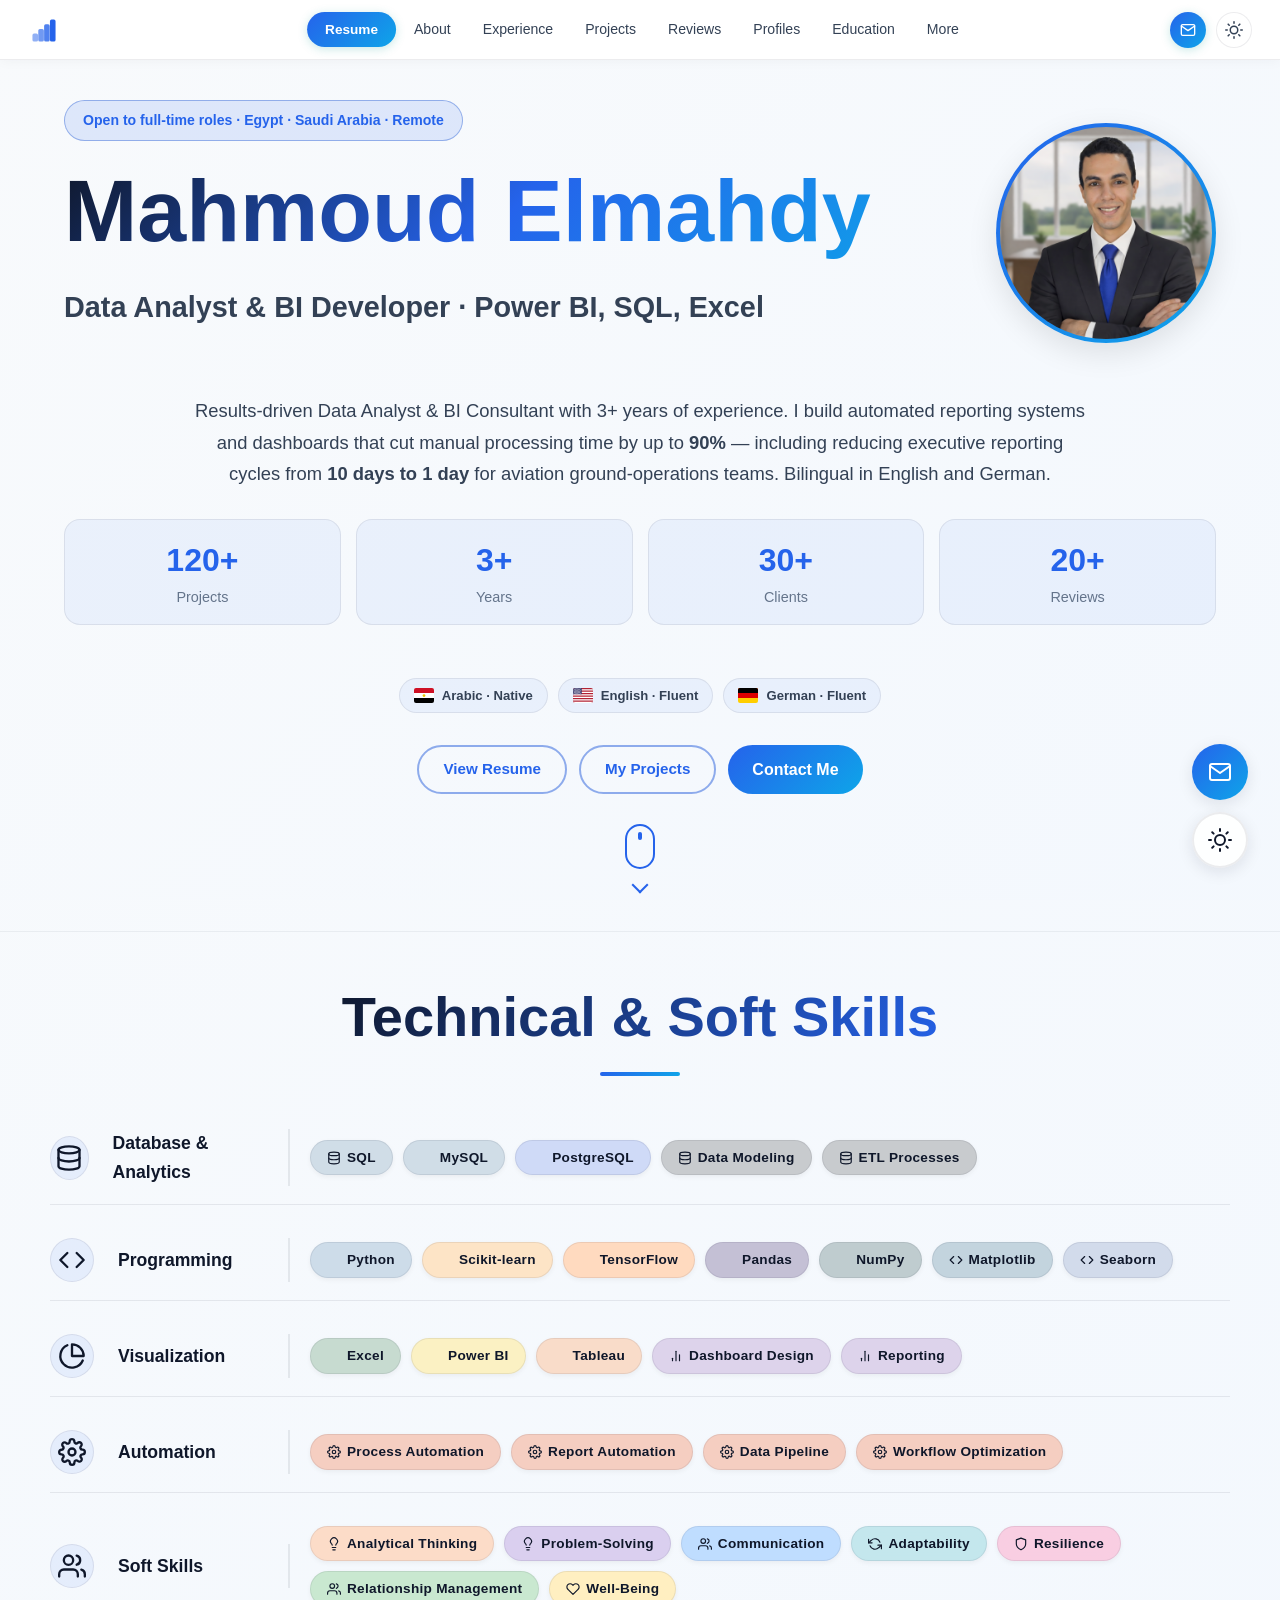
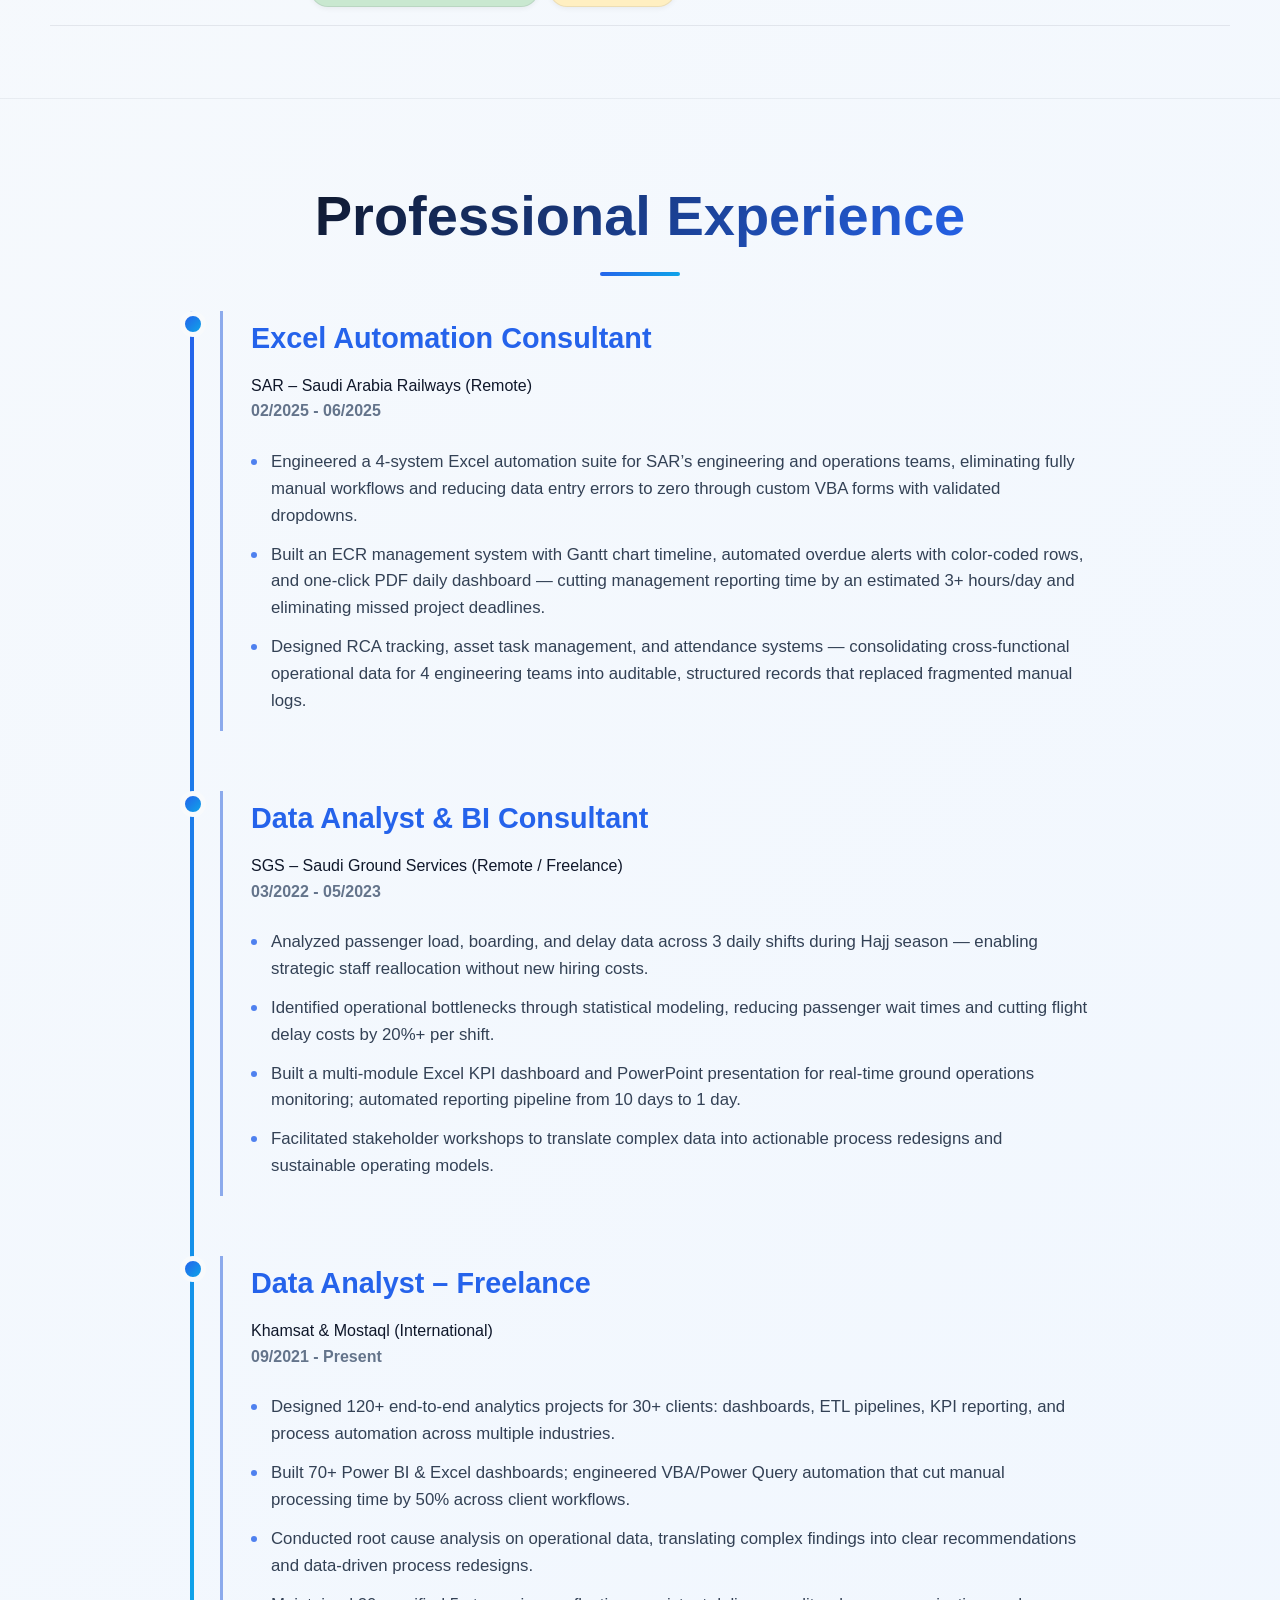
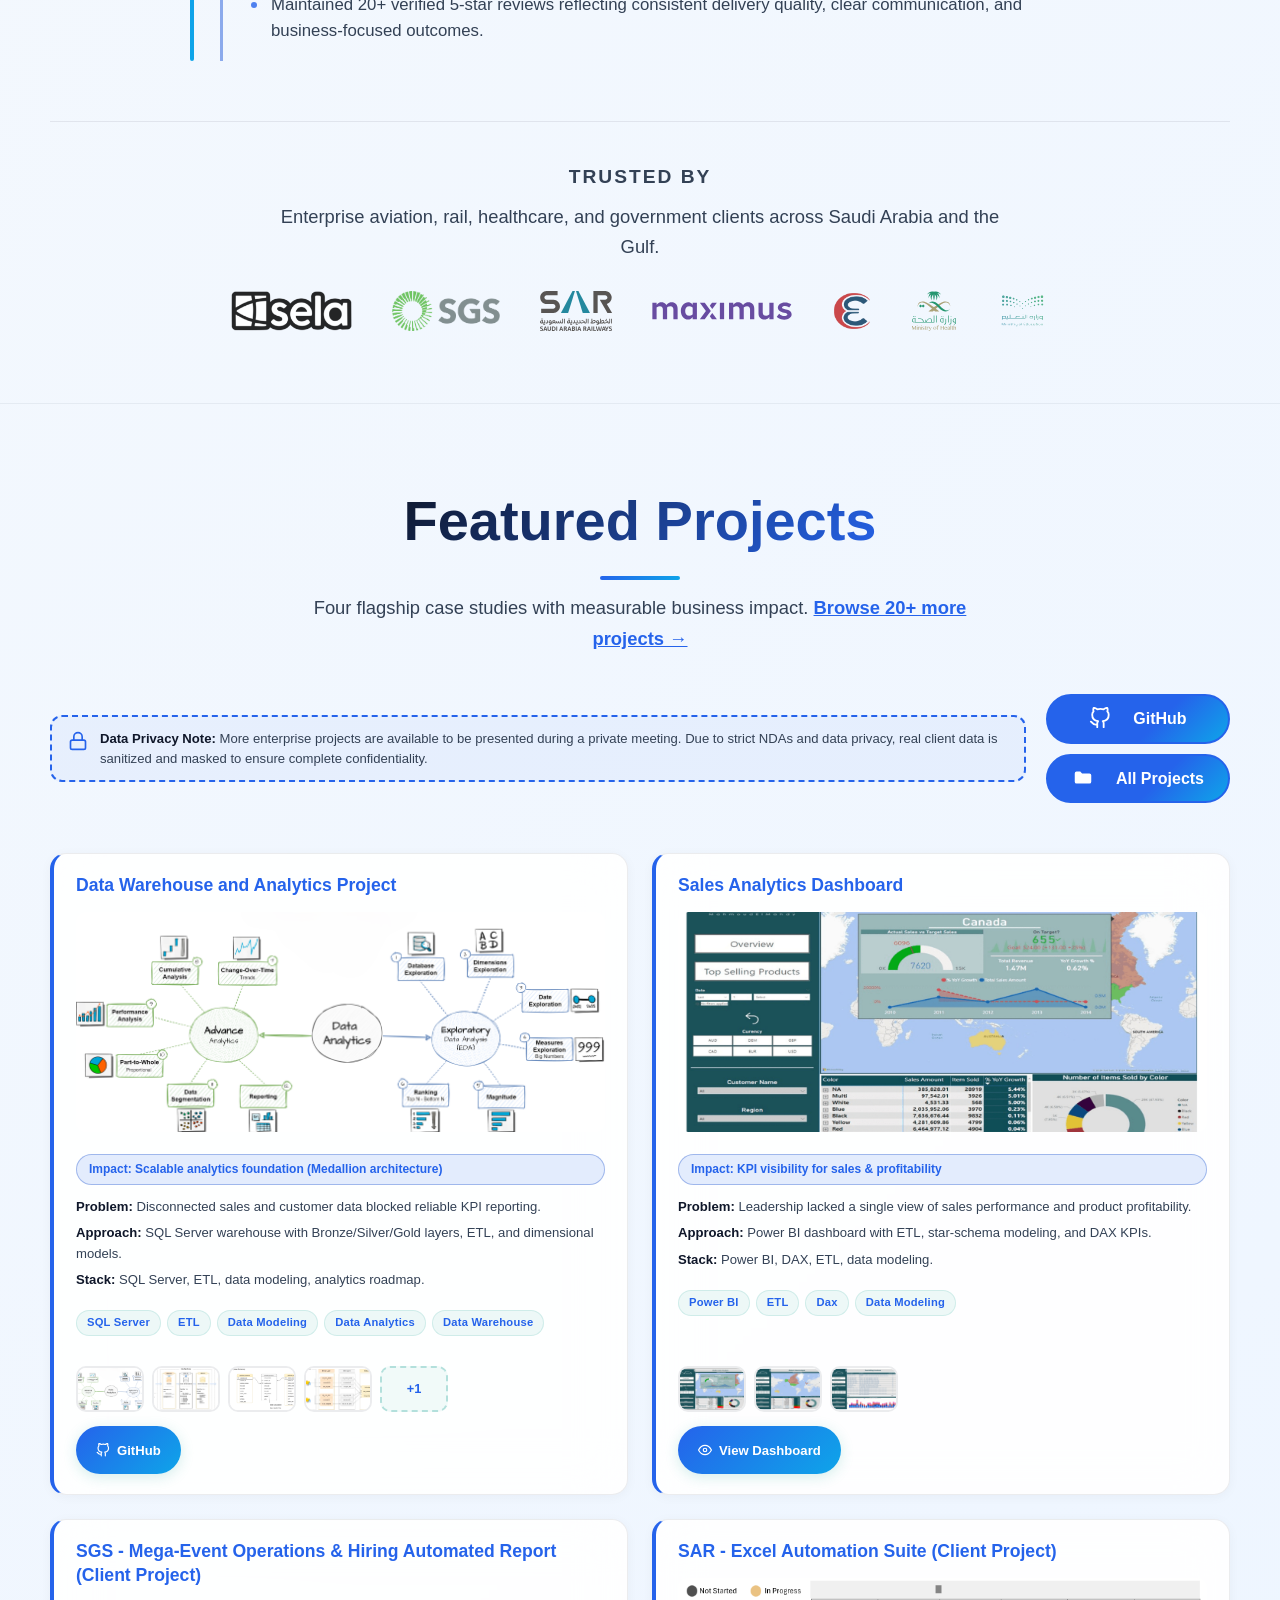
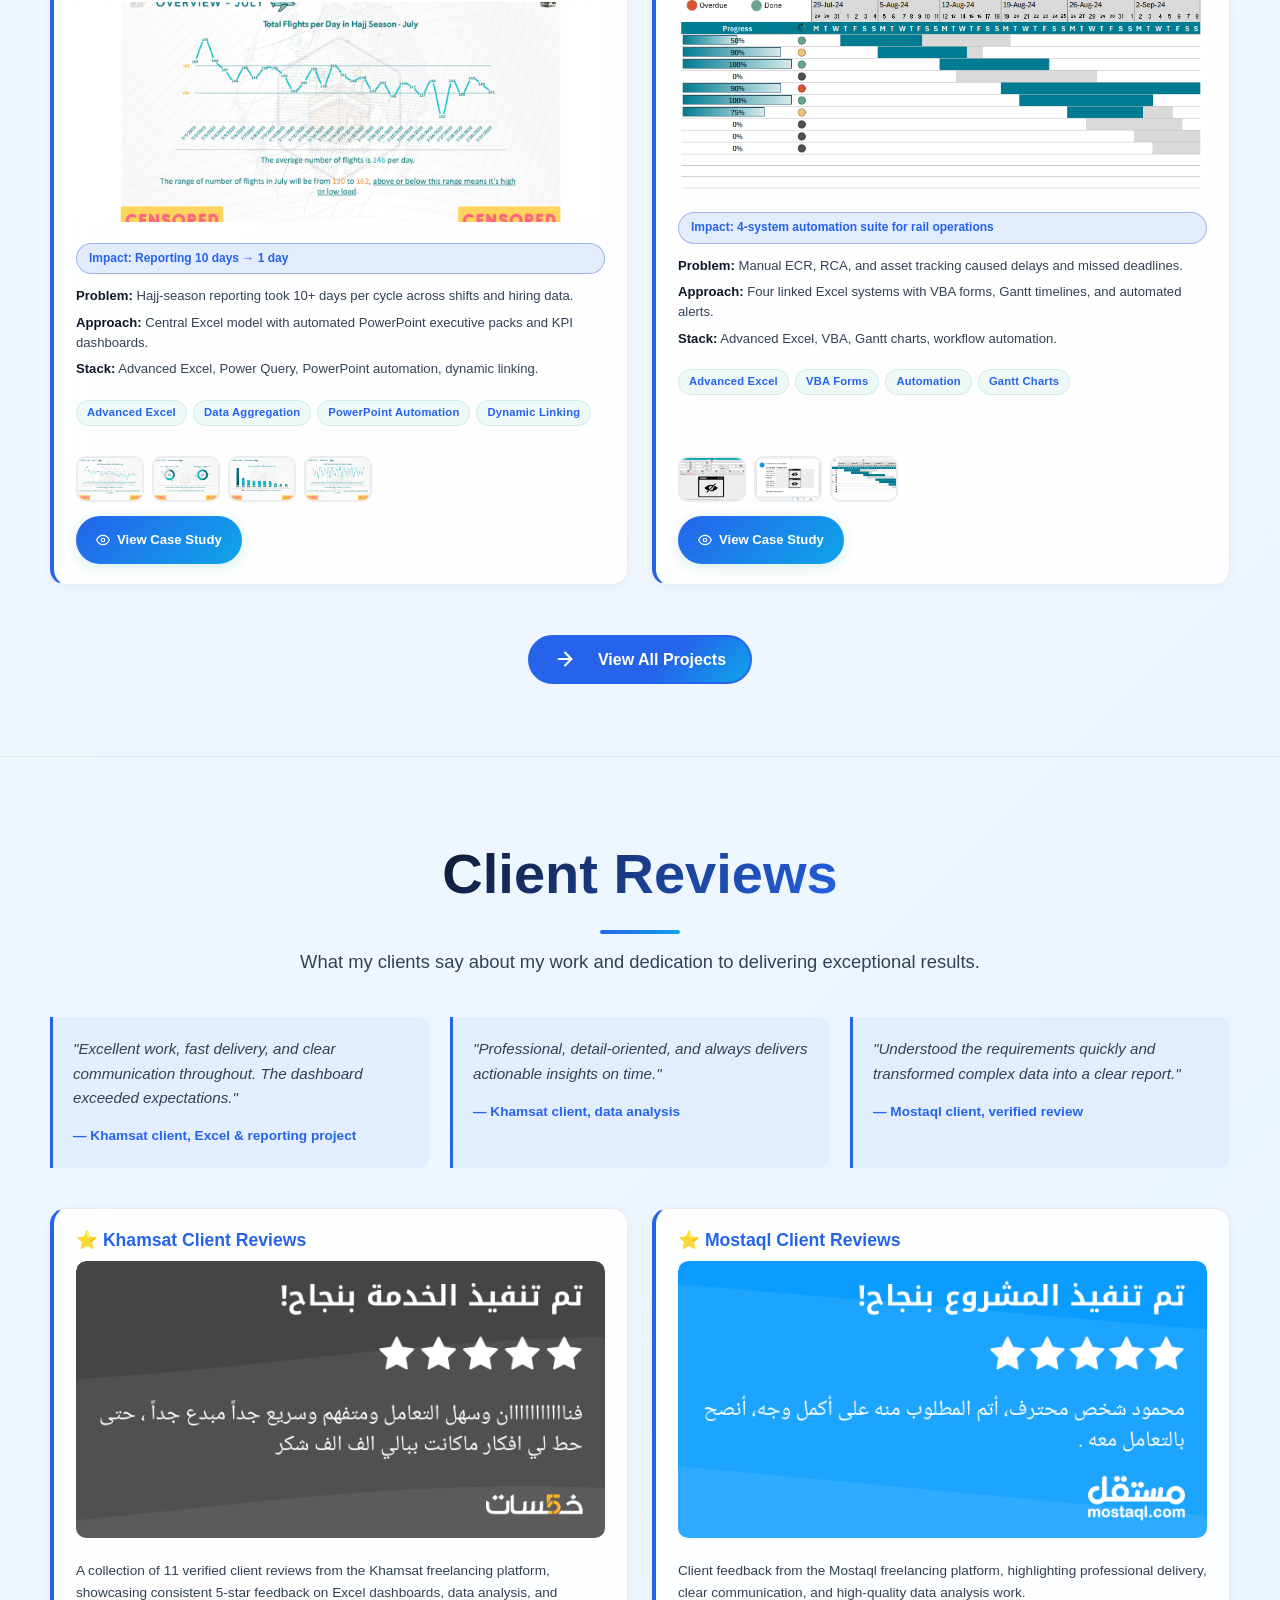
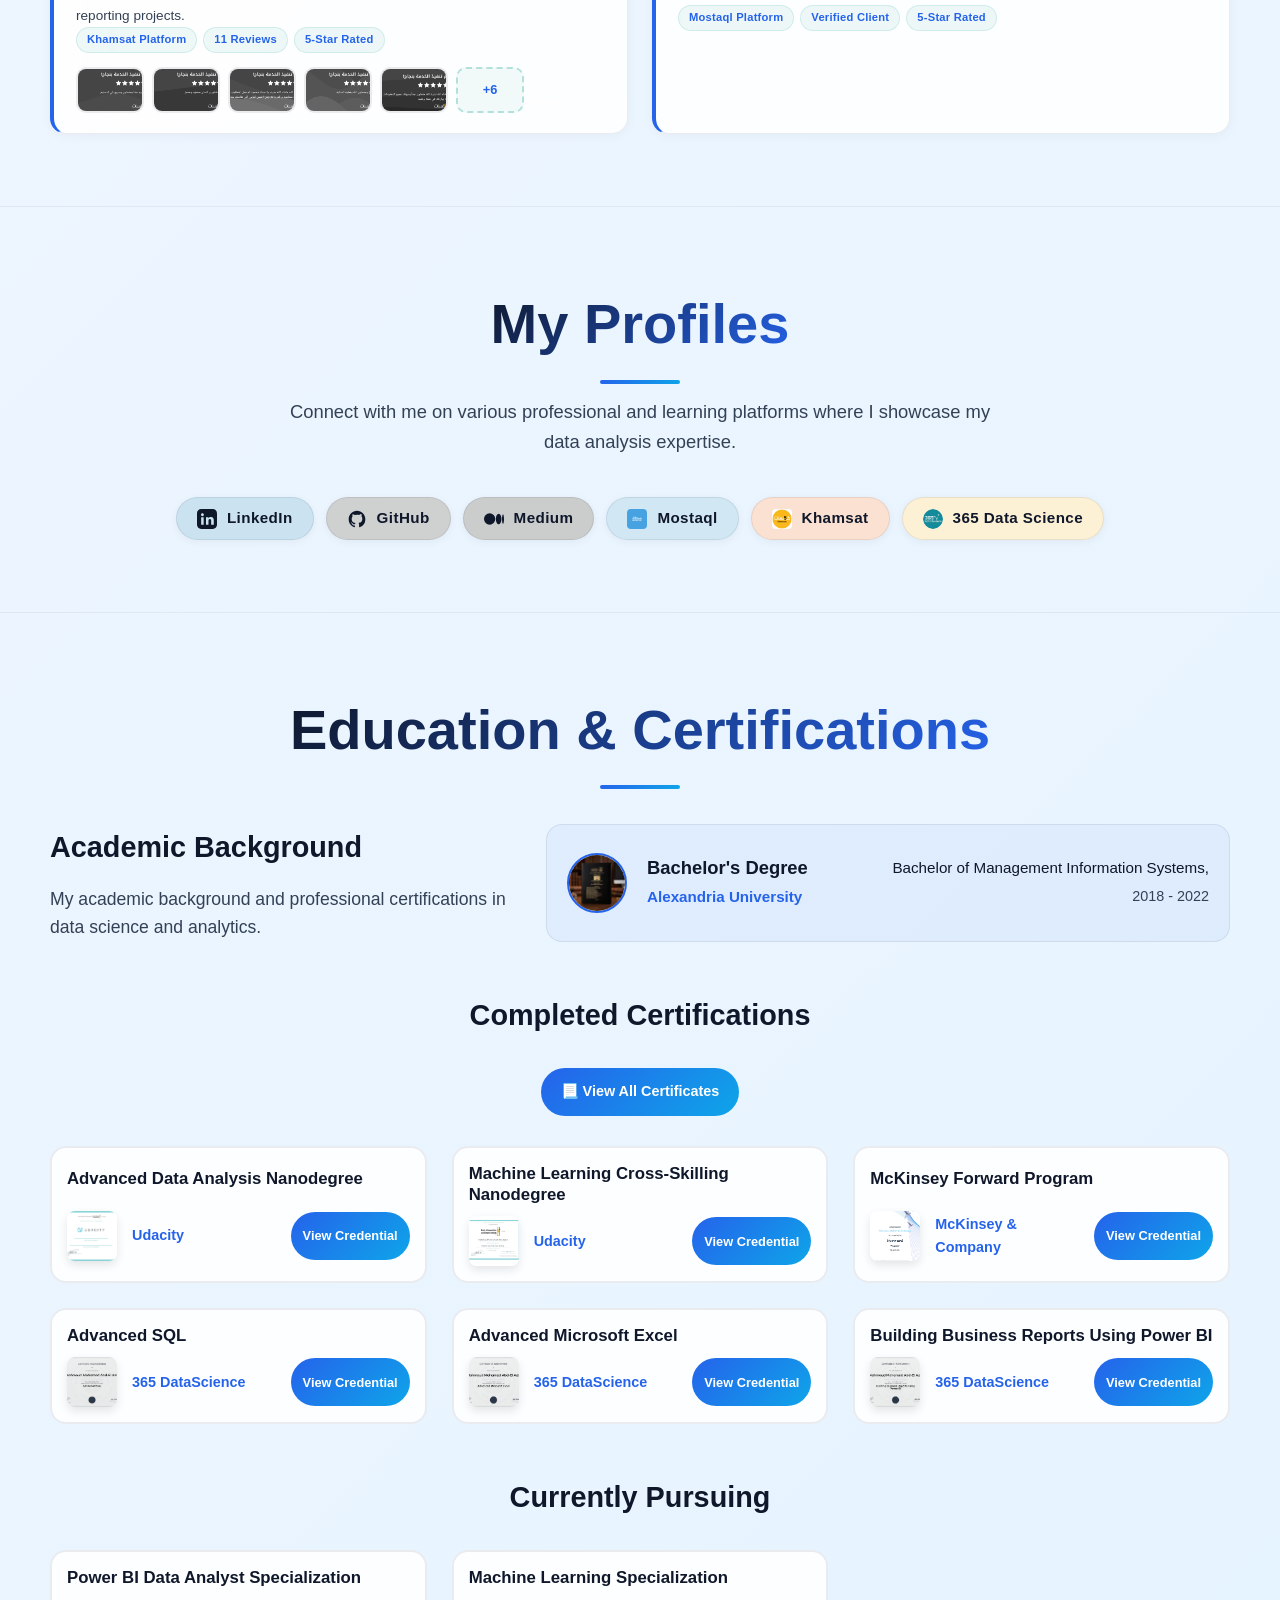
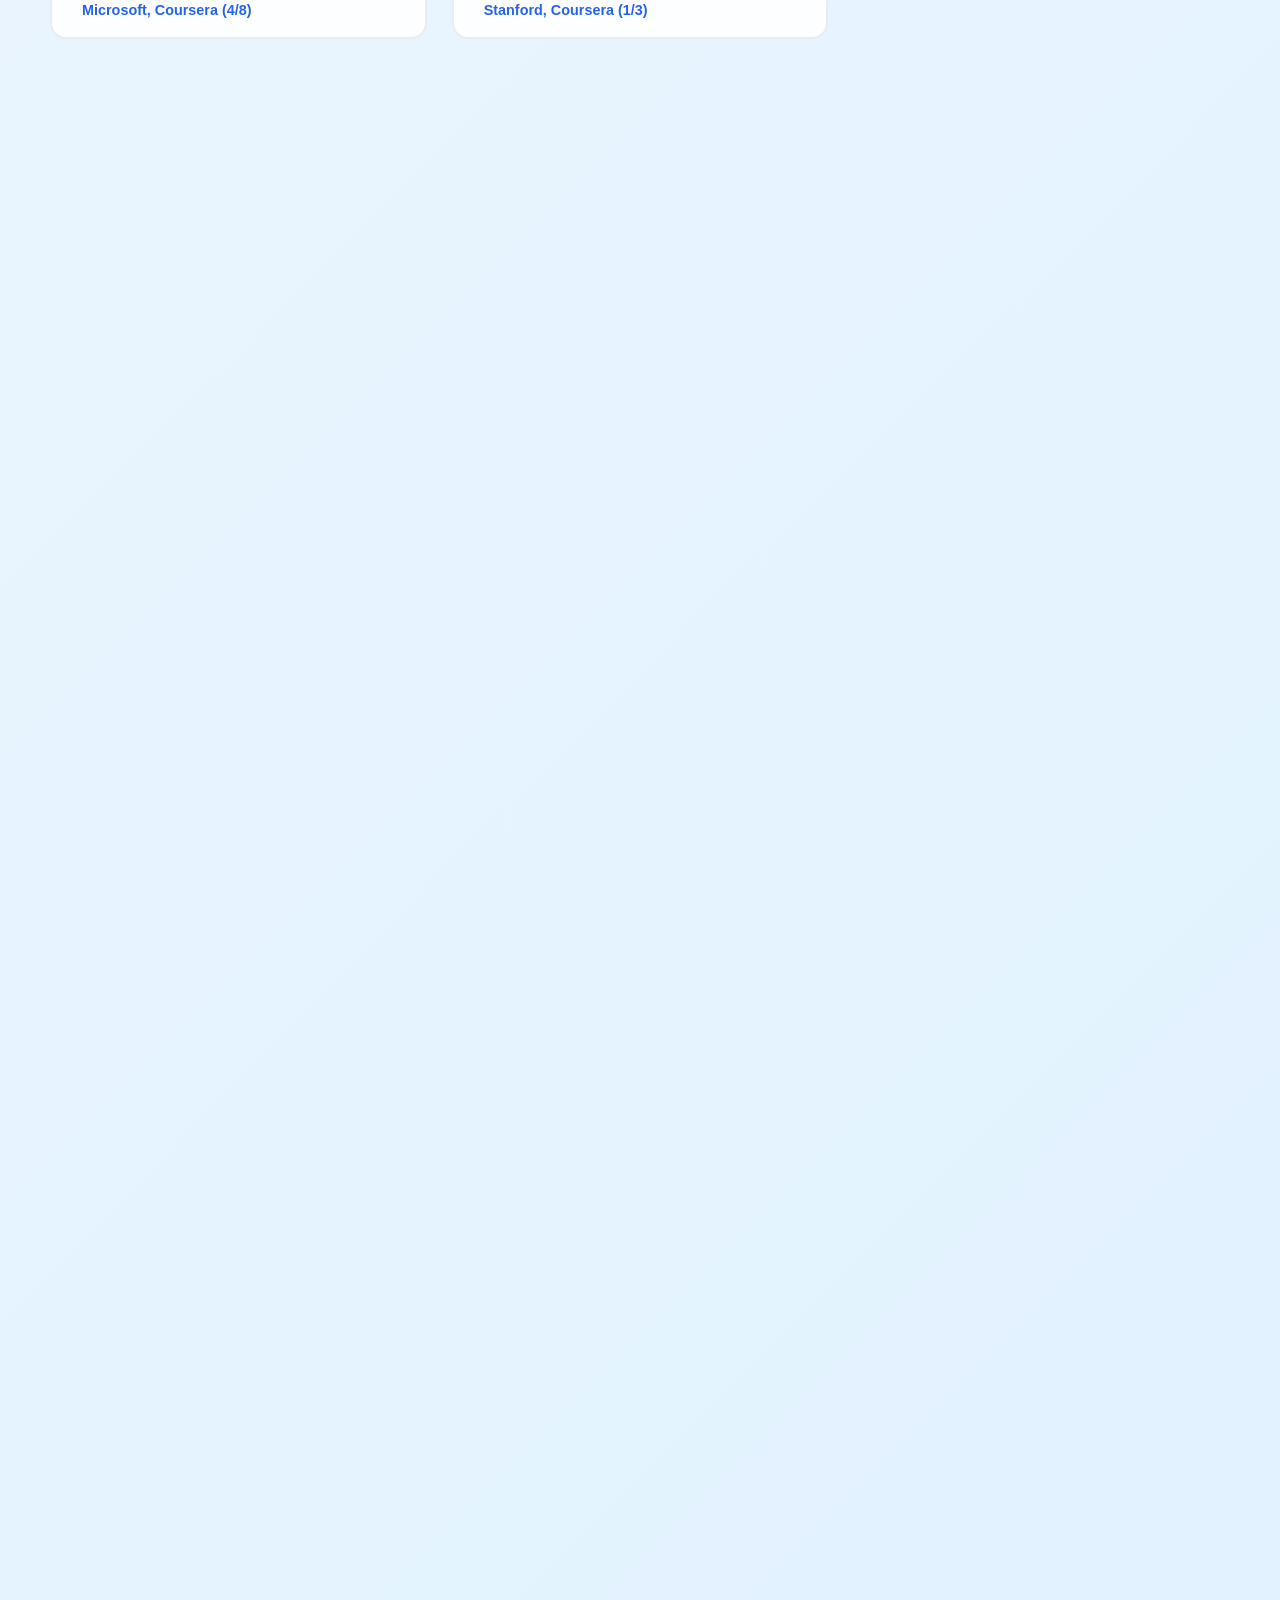
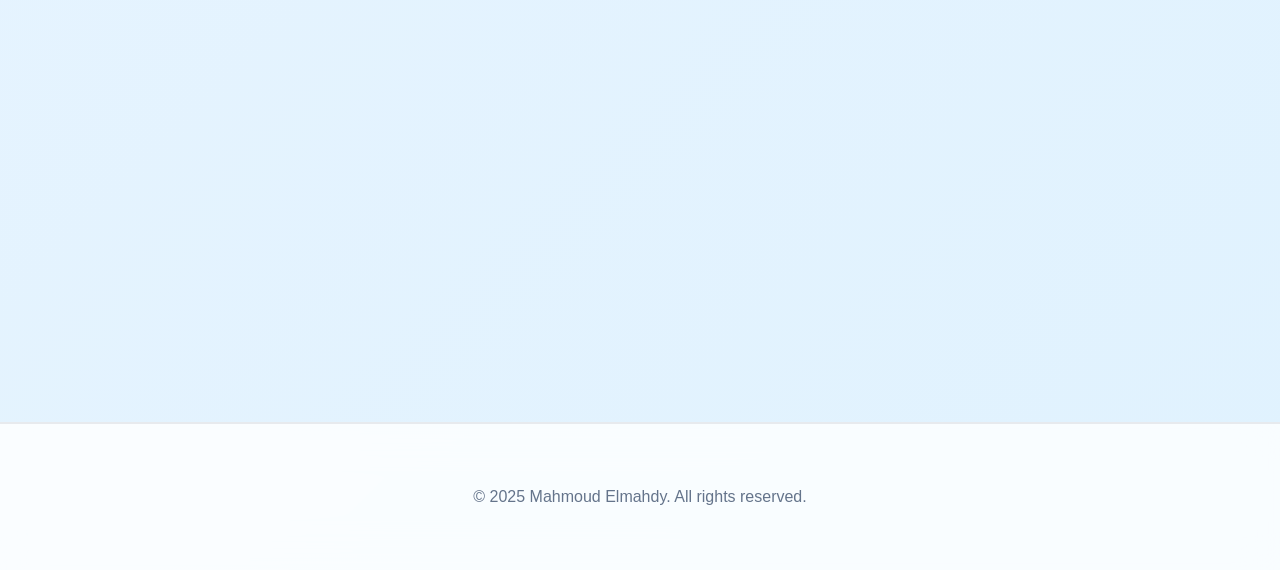
==== commit ce8c8b98: "refactor: reorganize experience section, delete deprecated text and scripts, and update grid styling" ====
--- a/index.html
+++ b/index.html
@@ -179,9 +179,49 @@
 
             <!-- Centered Language Pills -->
             <div class="hero-meta-row">
-                <span class="hero-meta-pill">Arabic &middot; Native</span>
-                <span class="hero-meta-pill">English &middot; Fluent</span>
-                <span class="hero-meta-pill">German &middot; Fluent</span>
+                <span class="hero-meta-pill">
+                    <svg width="20" height="15" viewBox="0 0 32 24" xmlns="http://www.w3.org/2000/svg" style="border-radius: 2px;">
+                        <rect width="32" height="24" fill="#fff" />
+                        <rect width="32" height="8" y="0" fill="#ce1126" />
+                        <rect width="32" height="8" y="16" fill="#000" />
+                        <rect width="32" height="8" y="8" fill="#fff" />
+                        <circle cx="16" cy="12" r="2.2" fill="#e9c400" />
+                    </svg>
+                    Arabic &middot; Native
+                </span>
+                <span class="hero-meta-pill">
+                    <svg width="20" height="15" viewBox="0 0 32 24" xmlns="http://www.w3.org/2000/svg" style="border-radius: 2px;">
+                        <rect width="32" height="24" fill="#b22234" />
+                        <g fill="#fff">
+                            <rect y="2" width="32" height="2" />
+                            <rect y="6" width="32" height="2" />
+                            <rect y="10" width="32" height="2" />
+                            <rect y="14" width="32" height="2" />
+                            <rect y="18" width="32" height="2" />
+                            <rect y="22" width="32" height="2" />
+                        </g>
+                        <rect width="14" height="10" fill="#3c3b6e" />
+                        <g fill="#fff">
+                            <g><circle cx="1.5" cy="1.25" r="0.6" /><circle cx="3.5" cy="1.25" r="0.6" /><circle cx="5.5" cy="1.25" r="0.6" /><circle cx="7.5" cy="1.25" r="0.6" /><circle cx="9.5" cy="1.25" r="0.6" /><circle cx="11.5" cy="1.25" r="0.6" /></g>
+                            <g><circle cx="2.5" cy="2.5" r="0.6" /><circle cx="4.5" cy="2.5" r="0.6" /><circle cx="6.5" cy="2.5" r="0.6" /><circle cx="8.5" cy="2.5" r="0.6" /><circle cx="10.5" cy="2.5" r="0.6" /></g>
+                            <g><circle cx="1.5" cy="3.75" r="0.6" /><circle cx="3.5" cy="3.75" r="0.6" /><circle cx="5.5" cy="3.75" r="0.6" /><circle cx="7.5" cy="3.75" r="0.6" /><circle cx="9.5" cy="3.75" r="0.6" /><circle cx="11.5" cy="3.75" r="0.6" /></g>
+                            <g><circle cx="2.5" cy="5" r="0.6" /><circle cx="4.5" cy="5" r="0.6" /><circle cx="6.5" cy="5" r="0.6" /><circle cx="8.5" cy="5" r="0.6" /><circle cx="10.5" cy="5" r="0.6" /></g>
+                            <g><circle cx="1.5" cy="6.25" r="0.6" /><circle cx="3.5" cy="6.25" r="0.6" /><circle cx="5.5" cy="6.25" r="0.6" /><circle cx="7.5" cy="6.25" r="0.6" /><circle cx="9.5" cy="6.25" r="0.6" /><circle cx="11.5" cy="6.25" r="0.6" /></g>
+                            <g><circle cx="2.5" cy="7.5" r="0.6" /><circle cx="4.5" cy="7.5" r="0.6" /><circle cx="6.5" cy="7.5" r="0.6" /><circle cx="8.5" cy="7.5" r="0.6" /><circle cx="10.5" cy="7.5" r="0.6" /></g>
+                            <g><circle cx="1.5" cy="8.75" r="0.6" /><circle cx="3.5" cy="8.75" r="0.6" /><circle cx="5.5" cy="8.75" r="0.6" /><circle cx="7.5" cy="8.75" r="0.6" /><circle cx="9.5" cy="8.75" r="0.6" /><circle cx="11.5" cy="8.75" r="0.6" /></g>
+                            <g><circle cx="2.5" cy="10" r="0.6" /><circle cx="4.5" cy="10" r="0.6" /><circle cx="6.5" cy="10" r="0.6" /><circle cx="8.5" cy="10" r="0.6" /><circle cx="10.5" cy="10" r="0.6" /></g>
+                        </g>
+                    </svg>
+                    English &middot; Fluent
+                </span>
+                <span class="hero-meta-pill">
+                    <svg width="20" height="15" viewBox="0 0 32 24" xmlns="http://www.w3.org/2000/svg" style="border-radius: 2px;">
+                        <rect width="32" height="24" fill="#ffce00" />
+                        <rect width="32" height="16" y="0" fill="#dd0000" />
+                        <rect width="32" height="8" y="0" fill="#000" />
+                    </svg>
+                    German &middot; Fluent
+                </span>
             </div>
 
             <!-- Centered CTA Buttons -->
@@ -428,6 +468,34 @@
             <div class="timeline-item">
                 <div class="timeline-dot"></div>
                 <div class="timeline-content" onclick="toggleCourseCard(this)">
+                    <h3>Excel Automation Consultant</h3>
+                    <div class="experience-arrow-mobile">
+                        <svg width="18" height="18" viewBox="0 0 24 24" fill="none" stroke="currentColor"
+                            stroke-width="2.5" stroke-linecap="round" stroke-linejoin="round">
+                            <polyline points="6 9 12 15 18 9"></polyline>
+                        </svg>
+                    </div>
+                    SAR – Saudi Arabia Railways (Remote)
+                    <div class="timeline-period">02/2025 - 06/2025</div>
+                    <div class="experience-details-mobile">
+                        <ul class="timeline-achievements">
+                            <li>Engineered a 4-system Excel automation suite for SAR’s engineering and operations teams,
+                                eliminating fully manual workflows and reducing data entry errors to zero through custom
+                                VBA forms with validated dropdowns.</li>
+                            <li>Built an ECR management system with Gantt chart timeline, automated overdue alerts with
+                                color-coded rows, and one-click PDF daily dashboard — cutting management reporting time
+                                by an estimated 3+ hours/day and eliminating missed project deadlines.</li>
+                            <li>Designed RCA tracking, asset task management, and attendance systems — consolidating
+                                cross-functional operational data for 4 engineering teams into auditable, structured
+                                records that replaced fragmented manual logs.</li>
+                        </ul>
+                    </div>
+                </div>
+            </div>
+
+            <div class="timeline-item">
+                <div class="timeline-dot"></div>
+                <div class="timeline-content" onclick="toggleCourseCard(this)">
                     <h3>Data Analyst & BI Consultant</h3>
                     <div class="experience-arrow-mobile">
                         <svg width="18" height="18" viewBox="0 0 24 24" fill="none" stroke="currentColor"
@@ -707,7 +775,7 @@
                 </div>
                 <div class="project-details-mobile">
                     <div class="project-image" onclick="openGallery('project_sar'); event.stopPropagation();">
-                        <img src="Assets/Images/Projects/SAR - Excel Automation Suite/SAR-Entry-Form-Censored.png"
+                        <img src="Assets/Images/Projects/SAR - Excel Automation Suite/SAR-Gantt-Chart.png"
                             alt="SAR Excel Automation Suite">
                     </div>
                     <div class="project-content">
@@ -1059,7 +1127,7 @@
                 <!-- <div class="course-card ongoing" onclick="toggleCourseCard(this)">
                         <div class="course-content">
                             <h4>Google Advanced Data Analytics Specialization</h4>
-                            <p class="course-provider">Coursera (3/7)</p>
+                            <p class="course-provider">Coursera</p>
                             <div class="course-details-mobile">
                                 <span class="course-progress">Ongoing</span>
                             </div>
@@ -1223,18 +1291,7 @@
                             style="width: 24px; height: 24px; object-fit: contain;">
                         <span style="margin-left: 8px;">WhatsApp</span>
                     </a>
-                    <a href="https://www.linkedin.com/in/mahmoud-il-mahdy/" class="contact-link badge-linkedin"
-                        target="_blank" rel="noopener" title="Message me on LinkedIn to schedule a call">
-                        <svg width="24" height="24" fill="currentColor" viewBox="0 0 24 24">
-                            <path
-                                d="M8 7V3m8 4V3m-9 8h10M5 21h14a2 2 0 0 0 2-2V7a2 2 0 0 0-2-2H5a2 2 0 0 0-2 2v12a2 2 0 0 0 2 2z" />
-                        </svg>
-                        Book a Call
-                    </a>
-                </div>
-                <p style="margin-top: 16px; font-size: 0.9rem; color: var(--text-muted);">Prefer scheduling? Message me
-                    on LinkedIn or email — add your <a href="https://calendly.com" target="_blank" rel="noopener"
-                        style="color: var(--accent-primary);">Calendly</a> link when ready.</p>
+                </div>
             </div>
 
             <div class="contact-form-area" style="display: flex; flex-direction: column;">
--- a/styles.css
+++ b/styles.css
@@ -701,6 +701,9 @@
         }
 
         .hero-meta-pill {
+            display: flex;
+            align-items: center;
+            gap: 8px;
             padding: 6px 14px;
             border-radius: 50px;
             font-size: 0.82rem;
@@ -3909,4 +3912,56 @@
 
         .project-card.hidden {
             display: none;
+        }
+
+        /* ═══════════════════════════════════════════════════════════
+           3-COLUMN GRID & DYNAMIC CARD STYLE ALIGNMENT FOR ALL PROJECTS
+           ═══════════════════════════════════════════════════════════ */
+        .all-projects-grid {
+            grid-template-columns: repeat(3, 1fr) !important;
+            gap: 24px;
+        }
+
+        @media (max-width: 1024px) {
+            .all-projects-grid {
+                grid-template-columns: repeat(2, 1fr) !important;
+            }
+        }
+
+        @media (max-width: 768px) {
+            .all-projects-grid {
+                grid-template-columns: 1fr !important;
+                gap: 0 !important;
+            }
+        }
+
+        /* Desktop Layout and Element Alignment for Reconstructed Cards */
+        @media (min-width: 769px) {
+            .project-details-inner {
+                display: flex !important;
+                flex-direction: column !important;
+                flex-grow: 1 !important;
+                height: 100% !important;
+            }
+
+            .project-details-inner .project-image {
+                margin-bottom: 14px !important;
+            }
+
+            .project-details-inner p {
+                font-size: 0.88rem !important;
+                line-height: 1.6 !important;
+                margin-bottom: 14px !important;
+                color: var(--text-secondary) !important;
+                flex-grow: 1 !important; /* Forces the tags/links below it to align at the card bottom */
+            }
+
+            .project-details-inner .project-tech {
+                margin-top: auto !important;
+                margin-bottom: 14px !important;
+            }
+
+            .project-details-inner .card-bottom {
+                margin-top: 0 !important;
+            }
         }
